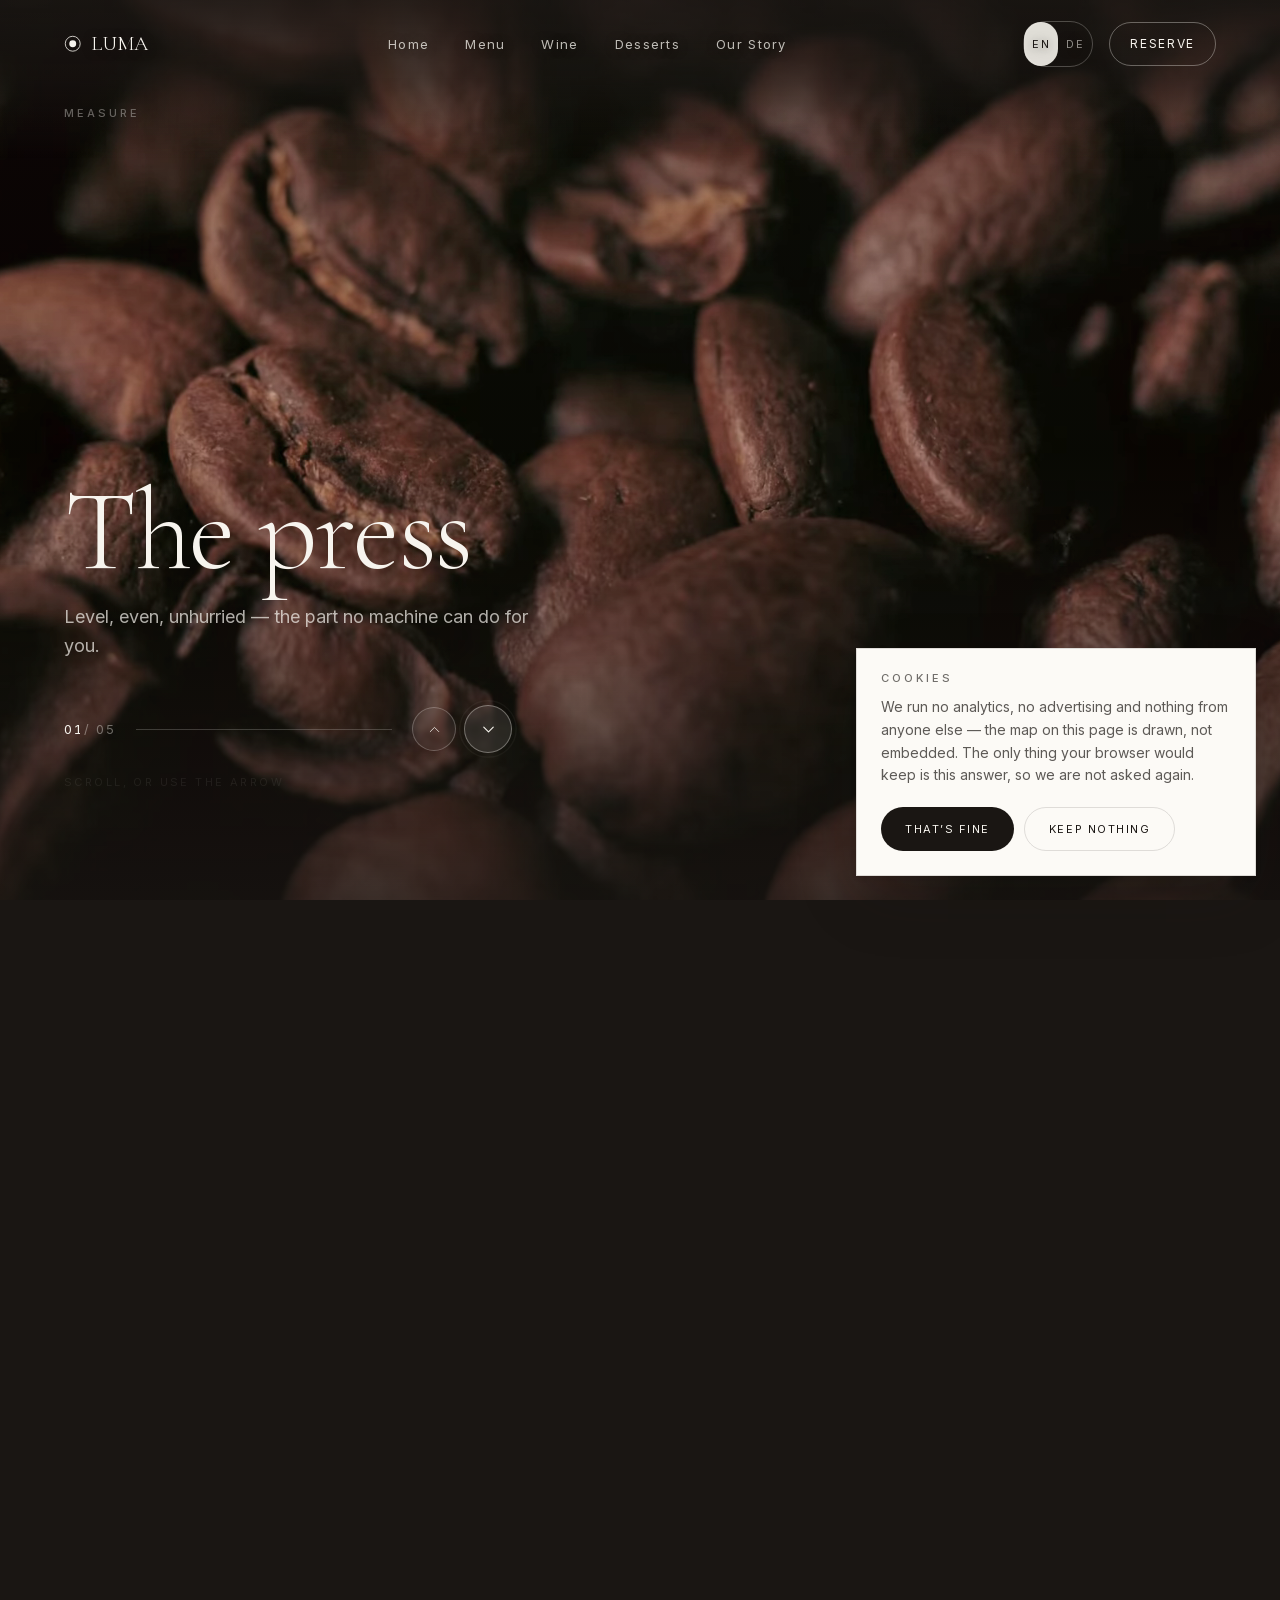
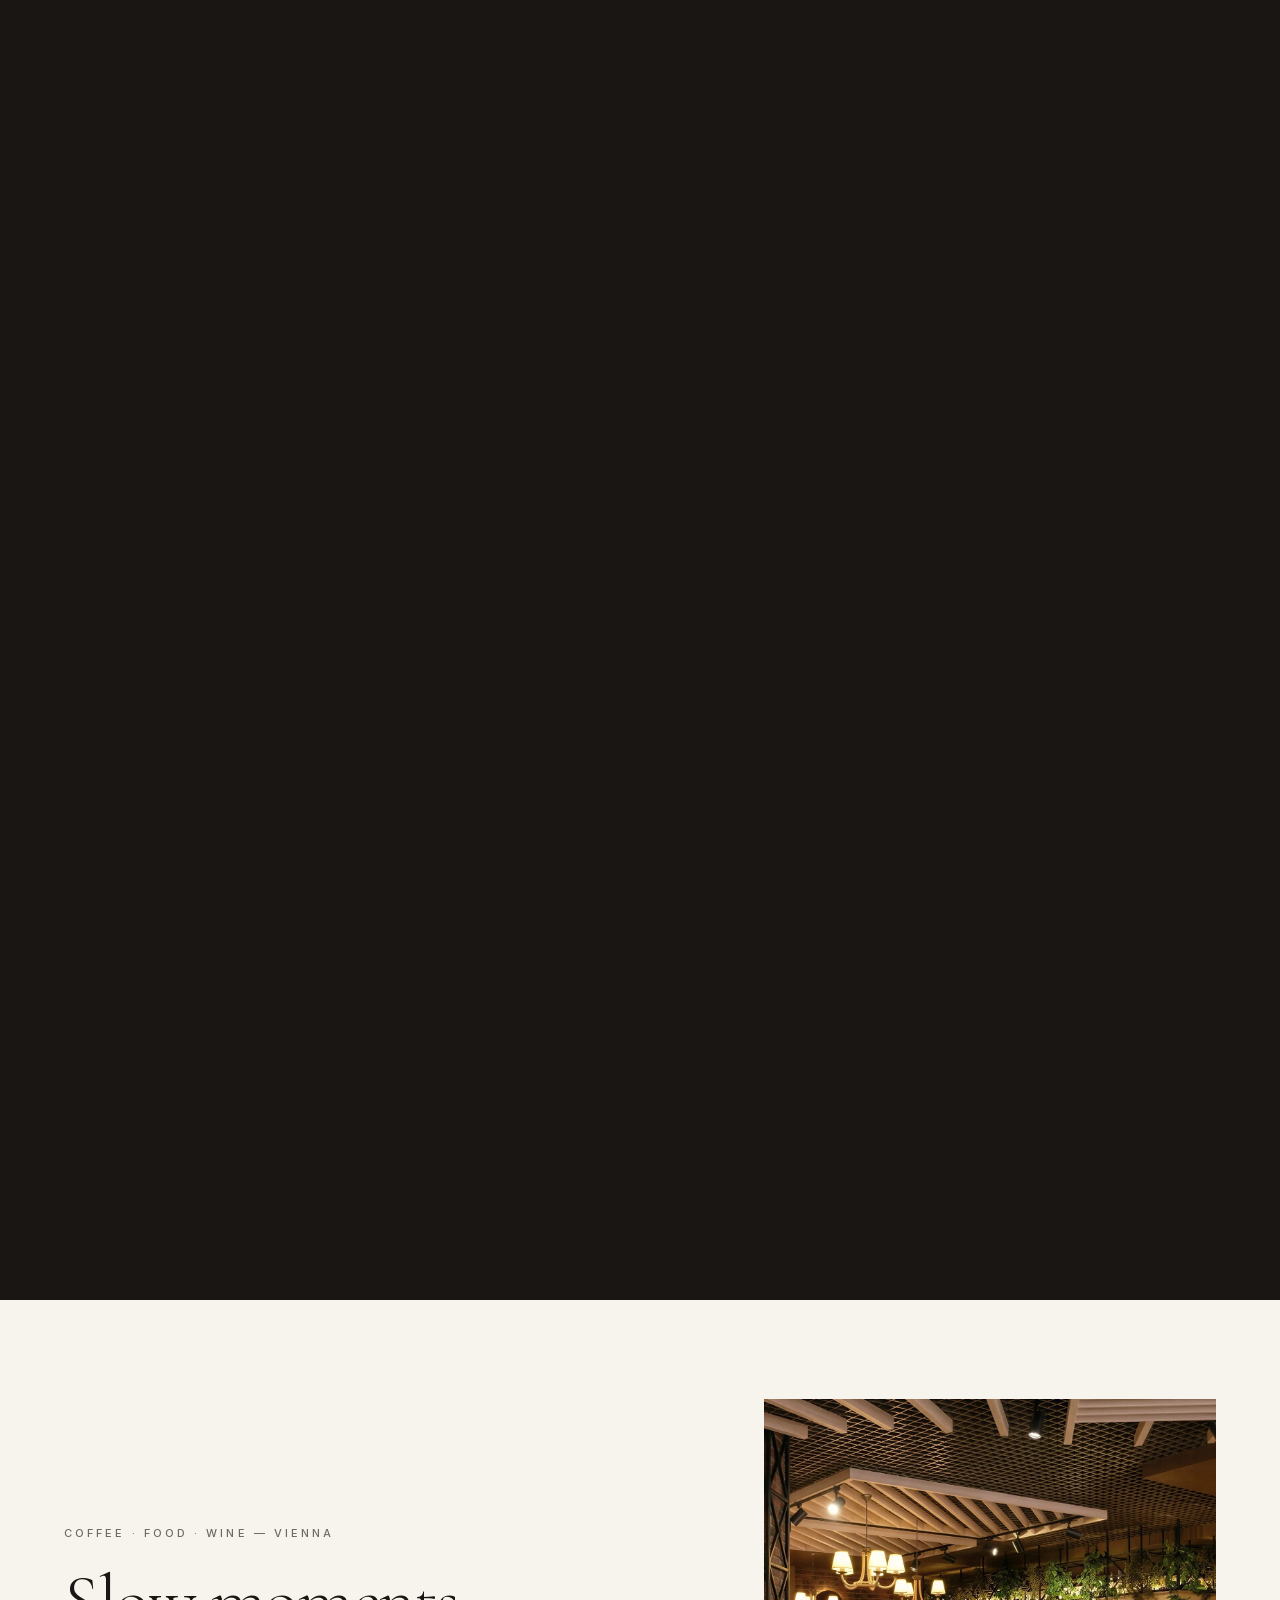
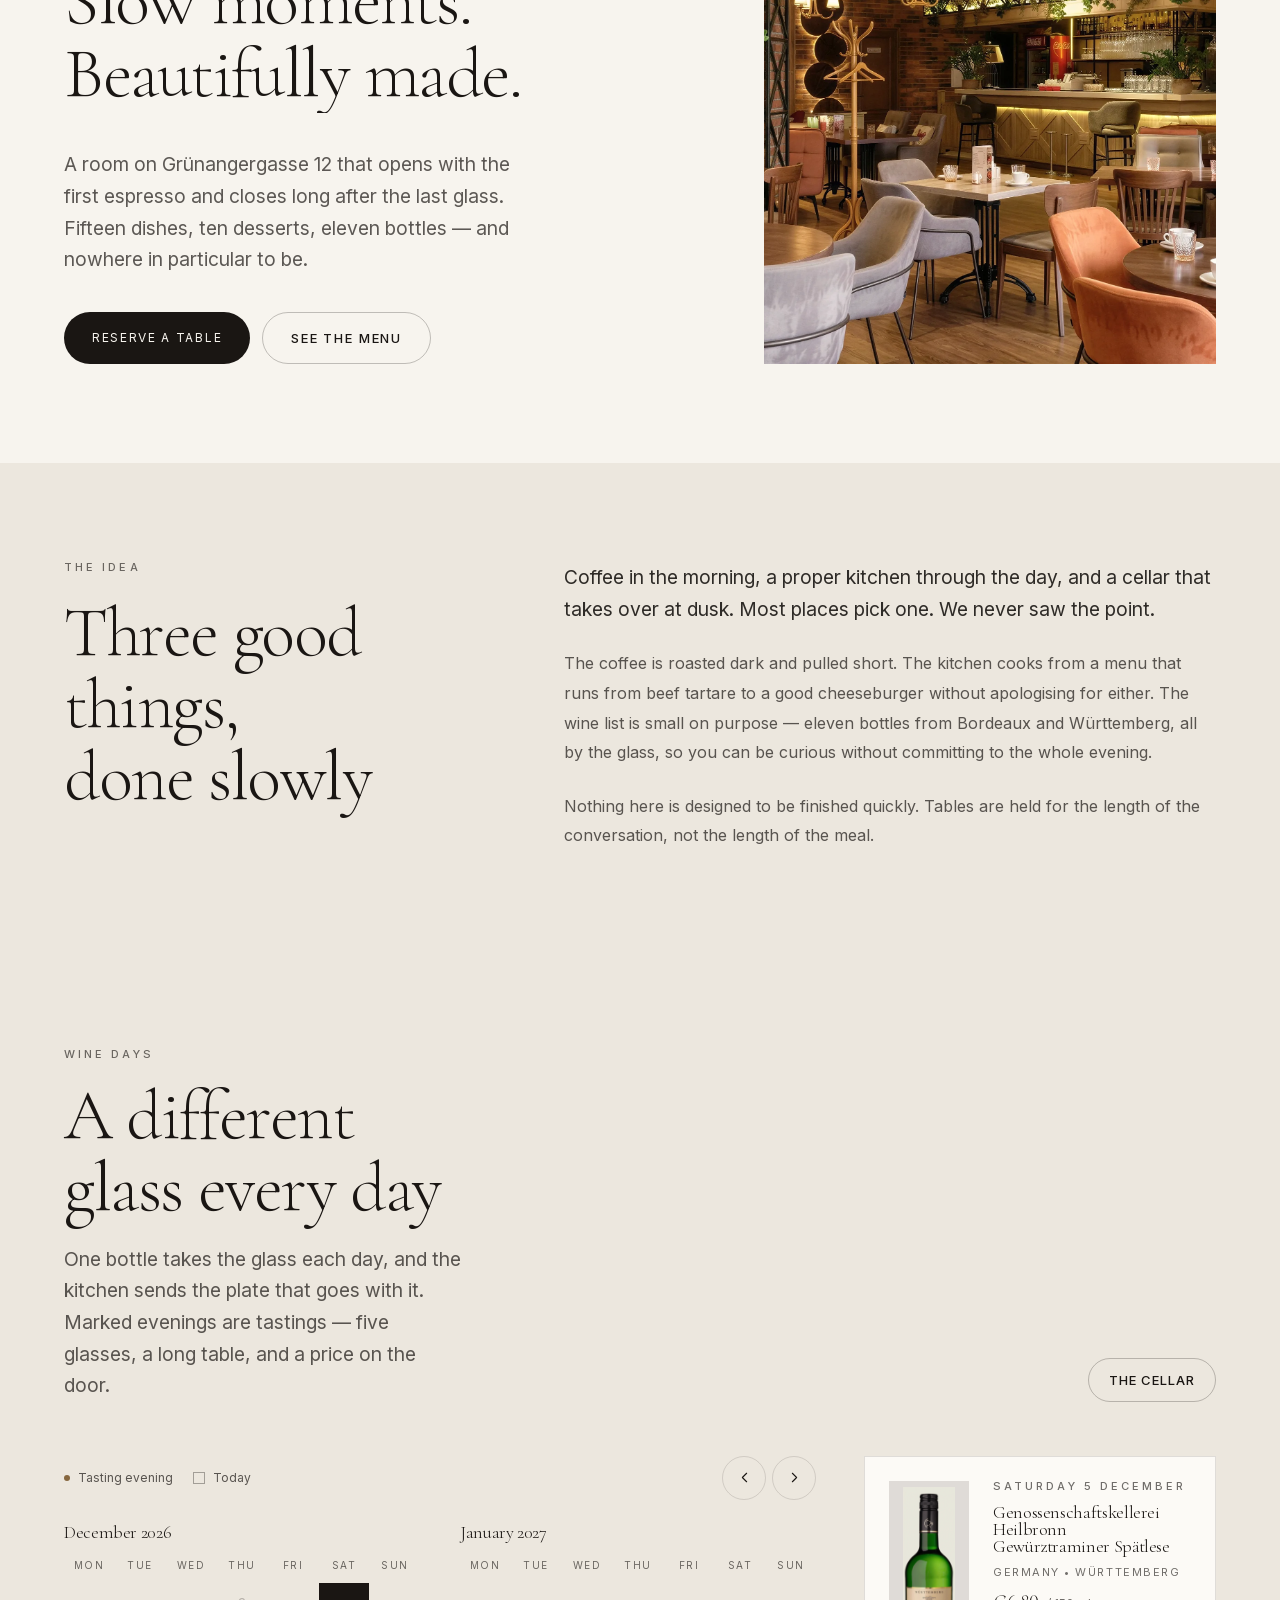
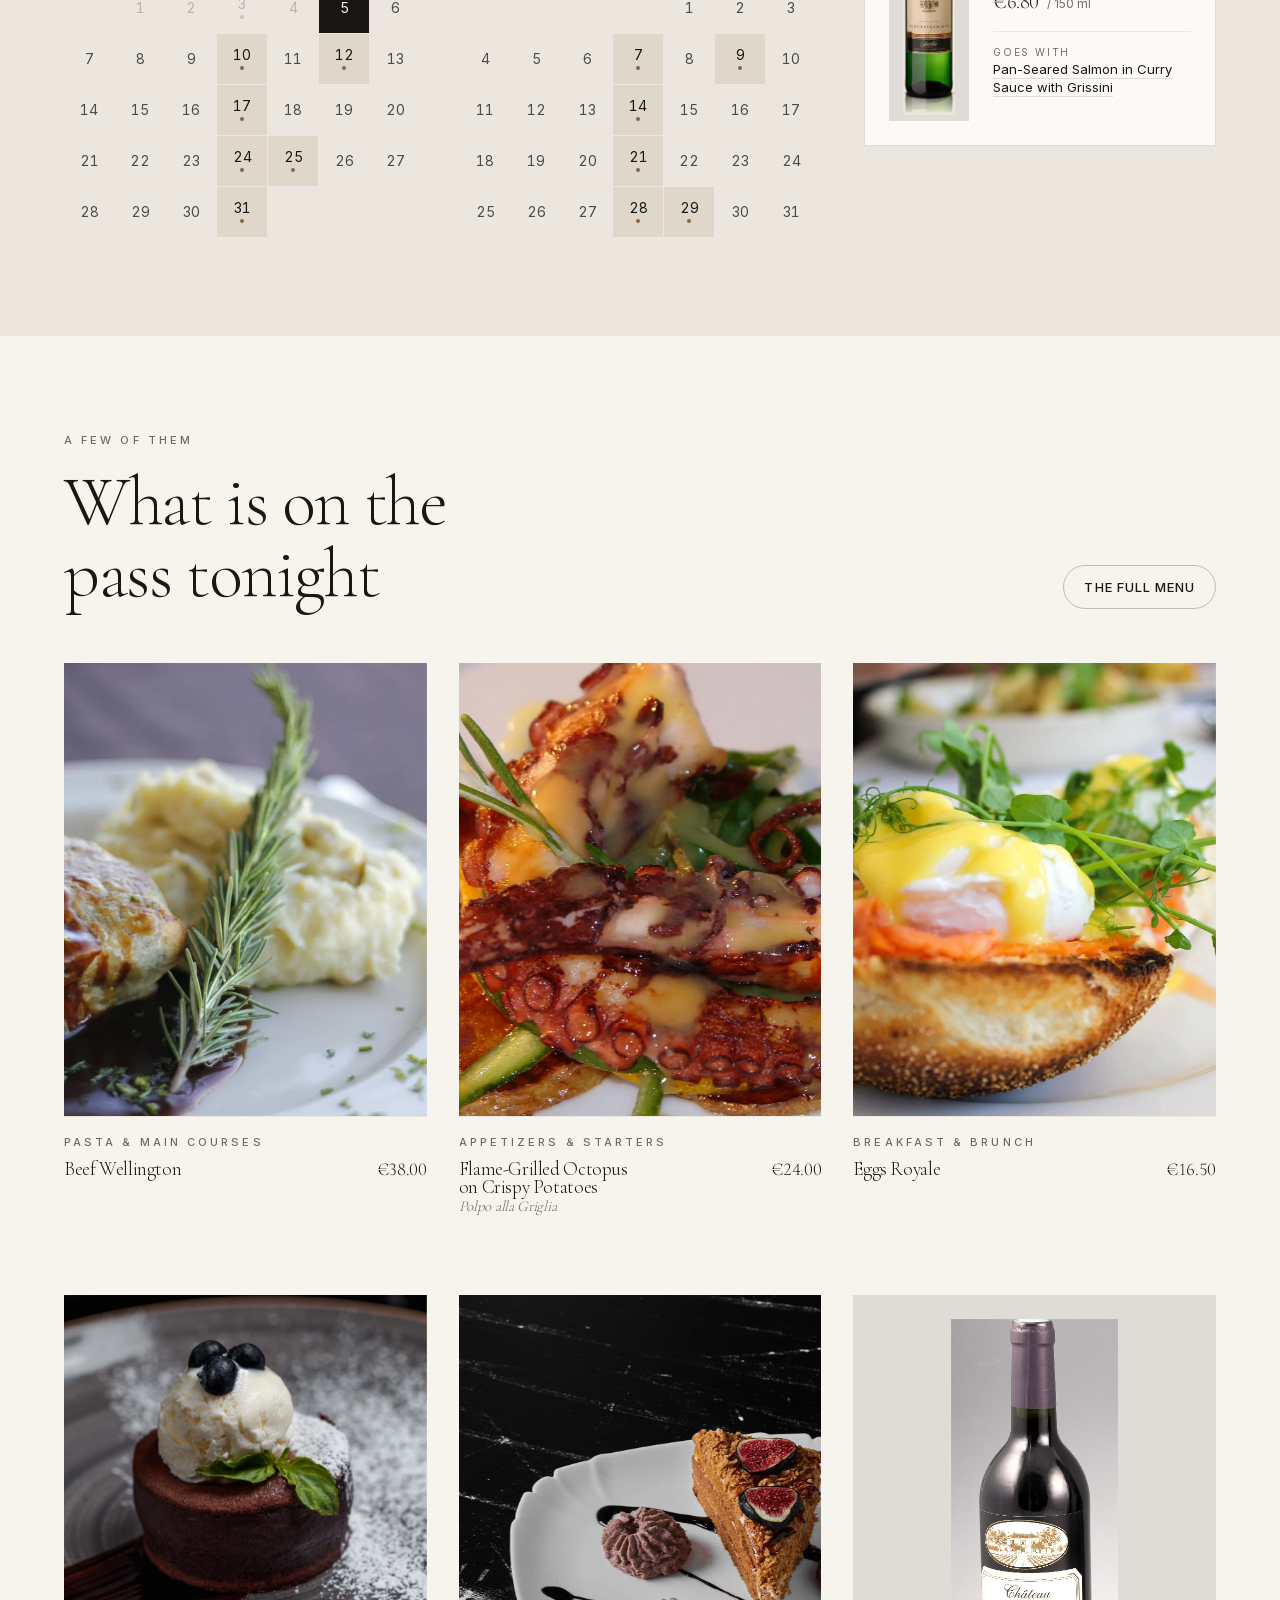
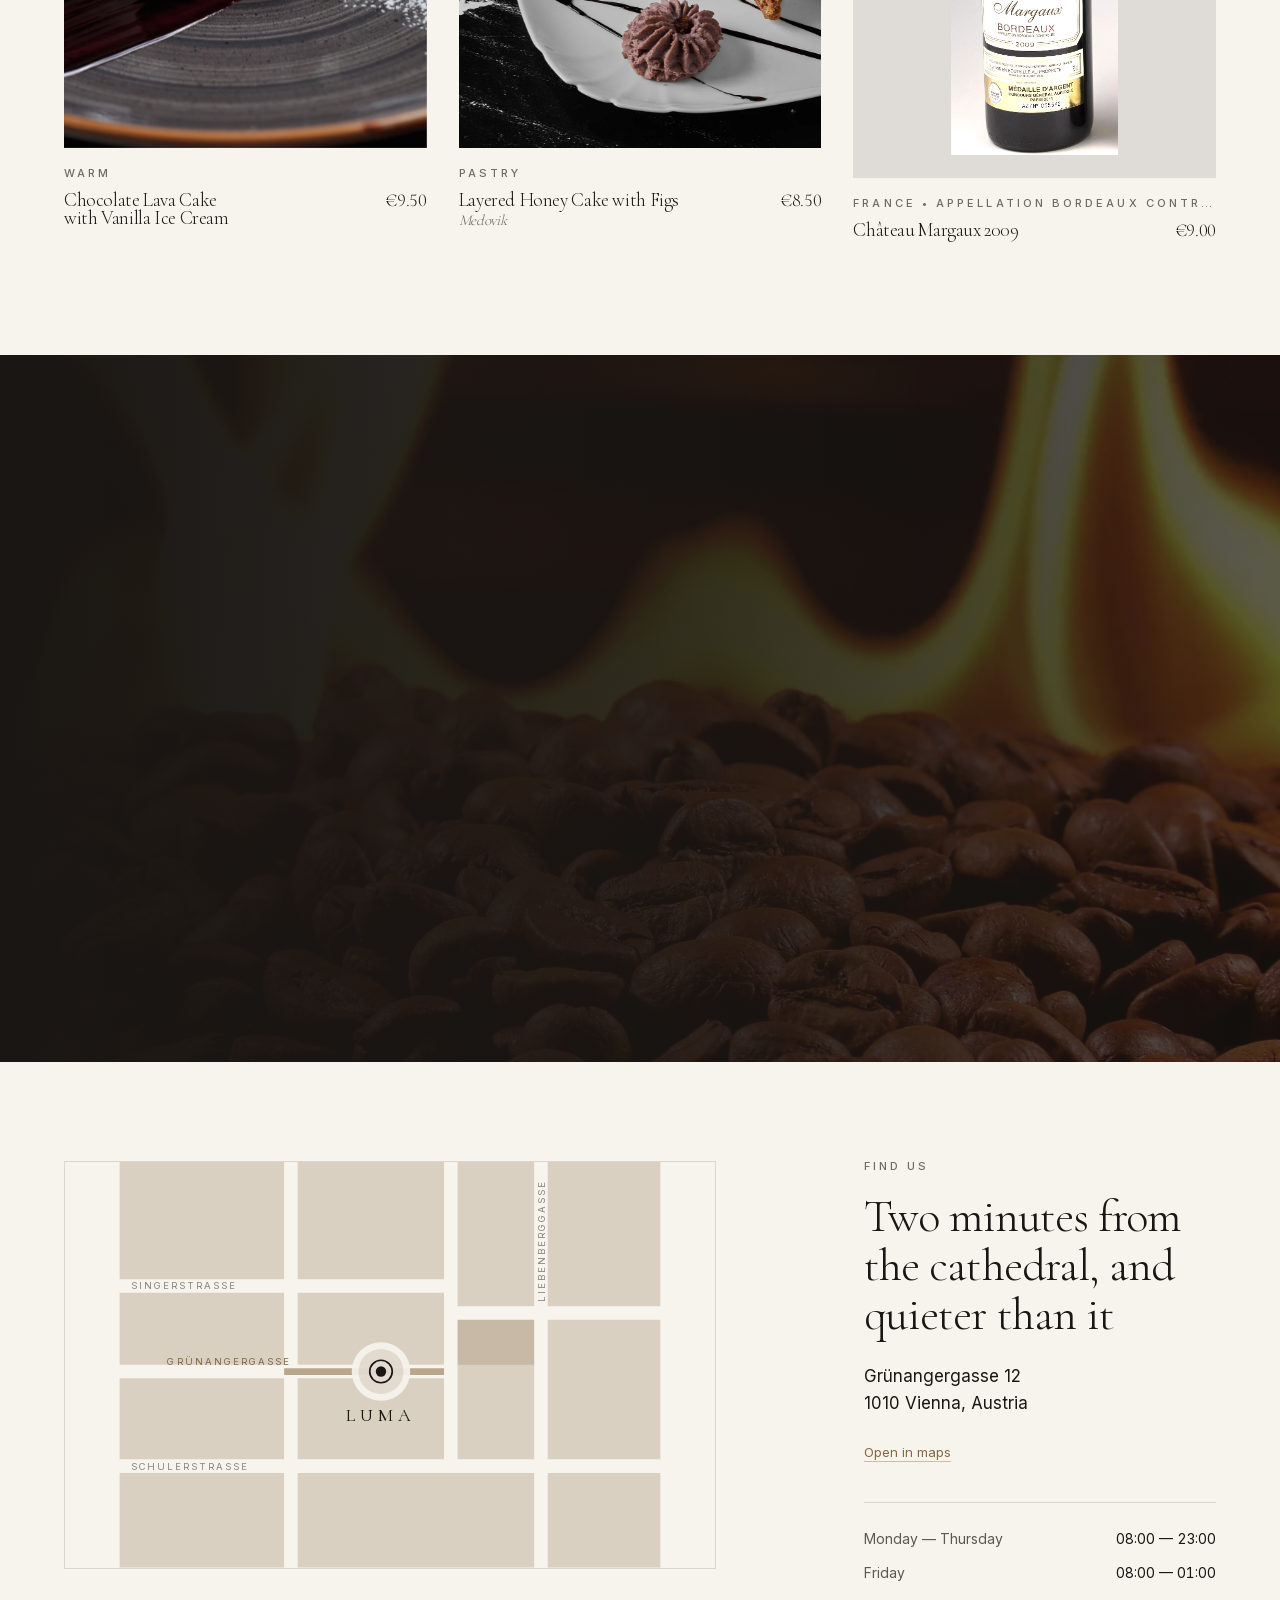
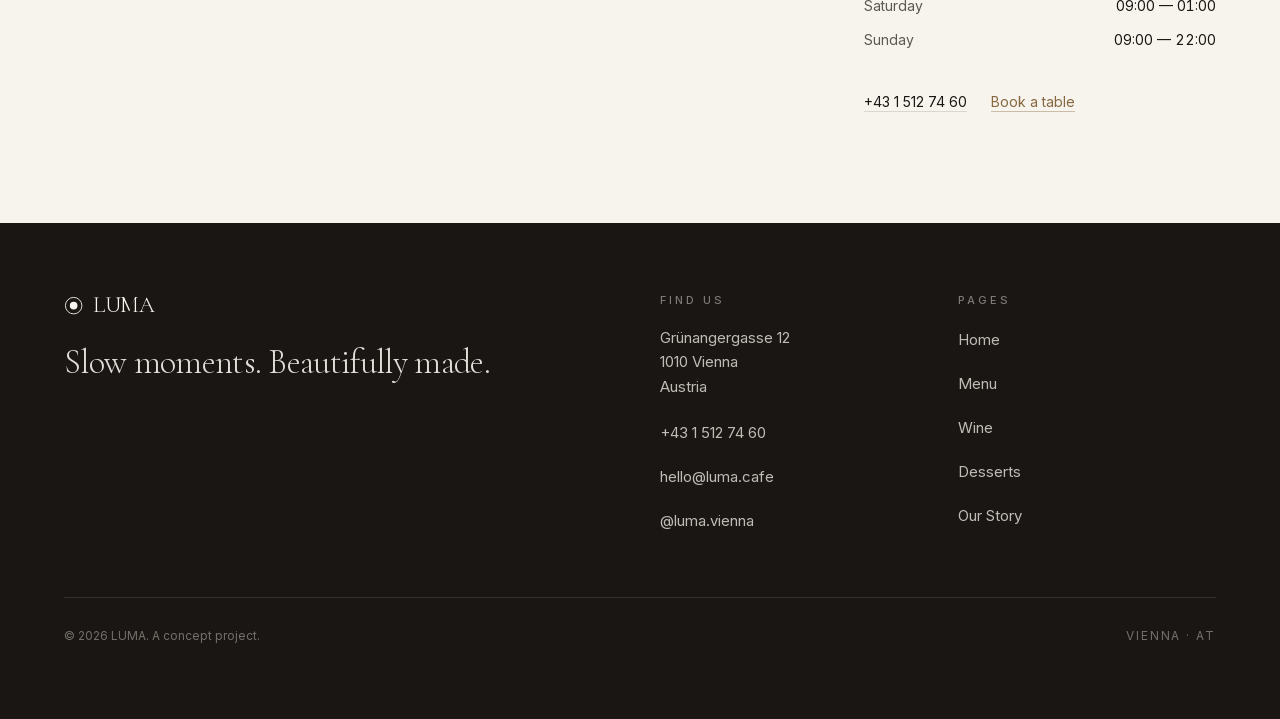
==== en/index.html @ 28891a45 "LUMA — static site (offline export) Next.js static export served from the repository root. .nojekyll" ====
<!DOCTYPE html><!--qNDkNVtqdWf23g2LTC23S--><html lang="en" class="__variable_5a3df4 __variable_37ef13"><head><meta charSet="utf-8"/><meta name="viewport" content="width=device-width, initial-scale=1, viewport-fit=cover"/><link rel="preload" href="/_next/static/media/7b89a4fd5e90ede0-s.p.woff2" as="font" crossorigin="" type="font/woff2"/><link rel="preload" href="/_next/static/media/e4af272ccee01ff0-s.p.woff2" as="font" crossorigin="" type="font/woff2"/><link rel="preload" as="image" href="/assets/videos/01-beans-poster.jpg"/><link rel="preload" as="image" href="/assets/interior/sit.webp"/><link rel="stylesheet" href="/_next/static/css/93346f34dd09237e.css" data-precedence="next"/><link rel="preload" as="script" fetchPriority="low" href="/_next/static/chunks/webpack-4986af30adf49d9c.js"/><script src="/_next/static/chunks/4bd1b696-c023c6e3521b1417.js" async=""></script><script src="/_next/static/chunks/493-e1542e39ad29304b.js" async=""></script><script src="/_next/static/chunks/main-app-eccb832766f73501.js" async=""></script><script src="/_next/static/chunks/619-ba102abea3e3d0e4.js" async=""></script><script src="/_next/static/chunks/193-39d0e36e19401b61.js" async=""></script><script src="/_next/static/chunks/356-335c699cd4cf7b7b.js" async=""></script><script src="/_next/static/chunks/917-f61daa62206565e7.js" async=""></script><script src="/_next/static/chunks/598-15c5febd90cbd93a.js" async=""></script><script src="/_next/static/chunks/381-6db9e55863828576.js" async=""></script><script src="/_next/static/chunks/123-2bc8b352fa08bd29.js" async=""></script><script src="/_next/static/chunks/303-306088474cd043d2.js" async=""></script><script src="/_next/static/chunks/app/%5Blocale%5D/page-8b7210c3ccefe9b7.js" async=""></script><script src="/_next/static/chunks/app/%5Blocale%5D/layout-a3d494e3f6dc635f.js" async=""></script><script src="/_next/static/chunks/app/%5Blocale%5D/not-found-98e4e90860218b45.js" async=""></script><meta name="next-size-adjust" content=""/><meta name="theme-color" content="#F7F4EE"/><meta name="color-scheme" content="light"/><title>LUMA — Slow moments. Beautifully made.</title><meta name="description" content="A café in Vienna for coffee, food and wine. Fifteen signature dishes, ten desserts and a curated cellar, served without hurry."/><meta name="application-name" content="LUMA"/><link rel="manifest" href="/manifest.webmanifest"/><meta name="robots" content="index, follow, max-image-preview:large"/><link rel="canonical" href="https://luma.cafe/en/"/><link rel="alternate" hrefLang="en" href="https://luma.cafe/en/"/><link rel="alternate" hrefLang="de" href="https://luma.cafe/de/"/><meta name="format-detection" content="telephone=no"/><meta property="og:title" content="LUMA — Slow moments. Beautifully made."/><meta property="og:description" content="A café in Vienna for coffee, food and wine. Fifteen signature dishes, ten desserts and a curated cellar, served without hurry."/><meta property="og:url" content="https://luma.cafe/en/"/><meta property="og:site_name" content="LUMA"/><meta property="og:locale" content="en_GB"/><meta property="og:image" content="https://luma.cafe/assets/videos/05-pouring-poster.jpg"/><meta property="og:image:width" content="1920"/><meta property="og:image:height" content="1080"/><meta property="og:image:alt" content="LUMA — espresso extraction"/><meta property="og:type" content="website"/><meta name="twitter:card" content="summary_large_image"/><meta name="twitter:title" content="LUMA — Slow moments. Beautifully made."/><meta name="twitter:description" content="A café in Vienna for coffee, food and wine. Fifteen signature dishes, ten desserts and a curated cellar, served without hurry."/><meta name="twitter:image" content="https://luma.cafe/assets/videos/05-pouring-poster.jpg"/><link rel="icon" href="/icon.svg?65dd569910992b0f" type="image/svg+xml" sizes="any"/><script src="/_next/static/chunks/polyfills-42372ed130431b0a.js" noModule=""></script></head><body><div hidden=""><!--$--><!--/$--></div><noscript><style>[style*="opacity:0"],[style*="opacity: 0"]{opacity:1!important;transform:none!important}</style></noscript><script type="application/ld+json">{"@context":"https://schema.org","@graph":[{"@type":"CafeOrCoffeeShop","@id":"https://luma.cafe/#venue","name":"LUMA","slogan":"Slow moments. Beautifully made.","description":"A café in Vienna for coffee, food and wine. Fifteen signature dishes, ten desserts and a curated cellar, served without hurry.","url":"https://luma.cafe/en","inLanguage":"en","image":["https://luma.cafe/assets/interior/sit.webp","https://luma.cafe/assets/videos/05-pouring-poster.jpg"],"servesCuisine":["Coffee","European","Mediterranean"],"priceRange":"€3.20–€38.00","address":{"@type":"PostalAddress","streetAddress":"Grünangergasse 12","postalCode":"1010","addressLocality":"Vienna","addressCountry":"AT"},"telephone":"+43 1 512 74 60","email":"hello@luma.cafe","openingHoursSpecification":[{"@type":"OpeningHoursSpecification","dayOfWeek":["Monday","Tuesday","Wednesday","Thursday"],"opens":"08:00","closes":"23:00"},{"@type":"OpeningHoursSpecification","dayOfWeek":["Friday"],"opens":"08:00","closes":"01:00"},{"@type":"OpeningHoursSpecification","dayOfWeek":["Saturday"],"opens":"09:00","closes":"01:00"},{"@type":"OpeningHoursSpecification","dayOfWeek":["Sunday"],"opens":"09:00","closes":"22:00"}],"hasMenu":{"@id":"https://luma.cafe/en/menu#menu"}},{"@type":"Menu","@id":"https://luma.cafe/en/menu#menu","name":"LUMA Menu","inLanguage":"en","hasMenuSection":[{"@type":"MenuSection","name":"Coffee","hasMenuItem":[{"@type":"MenuItem","name":"Espresso","description":"One shot, pulled short. The house blend, unaccompanied.","offers":{"@type":"Offer","price":"3.20","priceCurrency":"EUR"}},{"@type":"MenuItem","name":"Doppio","description":"Twice the coffee, the same amount of time. For the second half of the morning.","offers":{"@type":"Offer","price":"4.00","priceCurrency":"EUR"}},{"@type":"MenuItem","name":"Macchiato","description":"Espresso marked with a spoon of foam. Nothing more than that.","offers":{"@type":"Offer","price":"3.60","priceCurrency":"EUR"}},{"@type":"MenuItem","name":"Cortado","description":"Equal parts espresso and warm milk, served in glass.","offers":{"@type":"Offer","price":"4.20","priceCurrency":"EUR"}},{"@type":"MenuItem","name":"Cappuccino","description":"Steamed to a soft peak, dusted only if you ask.","offers":{"@type":"Offer","price":"4.60","priceCurrency":"EUR"}},{"@type":"MenuItem","name":"Flat White","description":"Double ristretto under thin, glossy microfoam.","offers":{"@type":"Offer","price":"4.80","priceCurrency":"EUR"}},{"@type":"MenuItem","name":"Latte","description":"Long, mild and forgiving. The one you drink slowly.","offers":{"@type":"Offer","price":"5.00","priceCurrency":"EUR"}},{"@type":"MenuItem","name":"Mocha","description":"Dark chocolate melted into the shot before the milk arrives.","offers":{"@type":"Offer","price":"5.60","priceCurrency":"EUR"}},{"@type":"MenuItem","name":"V60 Pour-Over","description":"Single origin, ground to order, four minutes at the counter. Ask what is open today.","offers":{"@type":"Offer","price":"5.50","priceCurrency":"EUR"}},{"@type":"MenuItem","name":"Chemex, for two","description":"Six hundred millilitres, two cups, one conversation.","offers":{"@type":"Offer","price":"9.50","priceCurrency":"EUR"}},{"@type":"MenuItem","name":"Cold Brew","description":"Eighteen hours in cold water. Sweet, low acid, no ice needed.","offers":{"@type":"Offer","price":"5.20","priceCurrency":"EUR"}},{"@type":"MenuItem","name":"Cold Brew Tonic","description":"Over tonic and a wide strip of orange peel. Summer, all year.","offers":{"@type":"Offer","price":"6.40","priceCurrency":"EUR"}},{"@type":"MenuItem","name":"Wiener Melange","description":"The Viennese one — mild coffee, hot milk, a cap of foam.","offers":{"@type":"Offer","price":"5.00","priceCurrency":"EUR"}},{"@type":"MenuItem","name":"Einspänner","description":"Double espresso under cold whipped cream, in glass. Drink it through the cream.","offers":{"@type":"Offer","price":"5.80","priceCurrency":"EUR"}},{"@type":"MenuItem","name":"Affogato","description":"Vanilla gelato, drowned at the table.","offers":{"@type":"Offer","price":"6.50","priceCurrency":"EUR"}},{"@type":"MenuItem","name":"Matcha Latte","description":"Ceremonial grade, whisked, barely sweetened. Good with the matcha cupcake.","offers":{"@type":"Offer","price":"5.40","priceCurrency":"EUR"}},{"@type":"MenuItem","name":"Hot Chocolate","description":"Seventy per cent, thick enough to coat the spoon.","offers":{"@type":"Offer","price":"5.20","priceCurrency":"EUR"}}]},{"@type":"MenuSection","name":"Appetizers & Starters","hasMenuItem":[{"@type":"MenuItem","name":"Classic Beef Tartare","description":"Originating in early 20th-century French bistros under the name Steak à la tartare, this dish refined nomadic raw-meat culinary legends into an elegant bistro classic.","offers":{"@type":"Offer","price":"18.50","priceCurrency":"EUR"}},{"@type":"MenuItem","name":"Fresh Arugula & Braided Cheese Salad","description":"A Mediterranean market-fresh tradition inspired by Southern Italian trattorias, combining peppery wild greens with soft, hand-pulled salted cheese.","offers":{"@type":"Offer","price":"14.00","priceCurrency":"EUR"}},{"@type":"MenuItem","name":"Flame-Grilled Octopus on Crispy Potatoes","description":"A celebrated coastal Mediterranean delicacy traditional to Greek tavernas and Italian seafood trattorias, where octopus is tenderized before being flame-grilled over open charcoal.","offers":{"@type":"Offer","price":"24.00","priceCurrency":"EUR"}}]},{"@type":"MenuSection","name":"Soups","hasMenuItem":[{"@type":"MenuItem","name":"Thai Pork & Noodle Soup","description":"Introduced to Thailand by Teochew Chinese immigrants in the 19th century, this soup adapted local Thai herbs and spices to become one of Southeast Asia's most beloved street foods.","offers":{"@type":"Offer","price":"15.50","priceCurrency":"EUR"}},{"@type":"MenuItem","name":"Creamy Velvet Chicken Soup","description":"A classic Caucasian and Eastern European poultry soup historically prepared as a restorative comfort dish using vinegar and egg yolks to thicken the broth without heavy cream.","offers":{"@type":"Offer","price":"13.50","priceCurrency":"EUR"}}]},{"@type":"MenuSection","name":"Breakfast & Brunch","hasMenuItem":[{"@type":"MenuItem","name":"Eggs Royale","description":"Developed in 20th-century high-end hotel dining rooms as a luxurious variation of New York’s traditional Eggs Benedict, swapping ham for premium smoked salmon.","offers":{"@type":"Offer","price":"16.50","priceCurrency":"EUR"}}]},{"@type":"MenuSection","name":"Pasta & Main Courses","hasMenuItem":[{"@type":"MenuItem","name":"Penne with Italian Sausage & Fresh Herbs","description":"A rustic trattoria staple originating in northern and central Italy. Short, ridged pasta shapes like penne were paired with savory local sausage meat (salsiccia) and olive oil to catch every bit of flavor in countryside kitchens.","offers":{"@type":"Offer","price":"19.50","priceCurrency":"EUR"}},{"@type":"MenuItem","name":"Beef Wellington","description":"Named after Arthur Wellesley, the 1st Duke of Wellington and victor of Waterloo. 19th-century British chefs wrapped his favorite roasted beef in crisp French puff pastry for royal banquets.","offers":{"@type":"Offer","price":"38.00","priceCurrency":"EUR"}},{"@type":"MenuItem","name":"Pan-Seared Salmon Fillet with White Asparagus & Red Caviar","description":"A staple of Scandinavian and French fine dining created to celebrate the brief spring white asparagus harvest by pairing it with wild salmon and luxury caviar.","offers":{"@type":"Offer","price":"29.50","priceCurrency":"EUR"}},{"@type":"MenuItem","name":"Pan-Seared Salmon in Curry Sauce with Grissini","description":"Emerging during the late 20th-century global fusion culinary movement, this modern plate pairs classic European fish-searing techniques with aromatic Asian curry spices and traditional Italian bakery accents.","offers":{"@type":"Offer","price":"27.00","priceCurrency":"EUR"}},{"@type":"MenuItem","name":"Char-Grilled Chicken Shish Kebab","description":"Rooted in ancient Middle Eastern campfire traditions where warriors grilled meat on swords over open flames, later perfected into an iconic staple of Ottoman cuisine.","offers":{"@type":"Offer","price":"21.00","priceCurrency":"EUR"}},{"@type":"MenuItem","name":"Pork Rib Souvlaki with Warm Pita","description":"Traces directly back to Ancient Greece, where meat cooked on skewers was called obeliskos and sold in ancient Athenian street markets.","offers":{"@type":"Offer","price":"22.50","priceCurrency":"EUR"}},{"@type":"MenuItem","name":"Grilled King Prawn Skewers","description":"A timeless Mediterranean seafood dish born in coastal fishing villages, where daily catches were grilled over charcoal and finished simply with citrus, sea salt, and paprika.","offers":{"@type":"Offer","price":"26.00","priceCurrency":"EUR"}},{"@type":"MenuItem","name":"Classic Cheeseburger with French Fries","description":"Evolved in early 20th-century America when German immigrants adapted Hamburg steaks into a portable sandwich, growing into an international culinary icon.","offers":{"@type":"Offer","price":"17.50","priceCurrency":"EUR"}}]},{"@type":"MenuSection","name":"Desserts","hasMenuItem":[{"@type":"MenuItem","name":"Deconstructed Strawberry Dessert with Vanilla Cream & Brioche","description":"A modern fine-dining reinterpretation of traditional European strawberry shortcake and British Eton Mess, artfully deconstructed in a bowl to combine contrasting textures of crisp toasted brioche, velvety cream, and fresh summer berries.","offers":{"@type":"Offer","price":"12.50","priceCurrency":"EUR"}},{"@type":"MenuItem","name":"Chocolate Berry Mousse Tart","description":"Tarts originated in medieval Europe as flat pastry bases. Fruit and mousse tarts evolved in France during the Renaissance, combining rich buttery crusts with delicate fruit purees.","offers":{"@type":"Offer","price":"8.50","priceCurrency":"EUR"}},{"@type":"MenuItem","name":"Layered Berry Cheesecake with Caramel Popcorn","description":"Early cheesecakes date back to ancient Greece. The modern cream-cheese version was popularized in New York in the 1920s, with contemporary chefs adding modern toppings like caramelized popcorn.","offers":{"@type":"Offer","price":"9.00","priceCurrency":"EUR"}},{"@type":"MenuItem","name":"Chocolate Lava Cake with Vanilla Ice Cream","description":"Popularized in New York by French chef Jean-Georges Vongerichten in 1987, who accidentally pulled a chocolate cake out of the oven early and discovered its warm liquid center.","offers":{"@type":"Offer","price":"9.50","priceCurrency":"EUR"}},{"@type":"MenuItem","name":"Raspberry Soufflé Mousse Cake","description":"Light soufflés and mousses were perfected in 18th-century France by chefs Vincent La Chapelle and Marie-Antoine Carême, who mastered incorporating whipped air into fruit creams.","offers":{"@type":"Offer","price":"8.00","priceCurrency":"EUR"}},{"@type":"MenuItem","name":"Matcha Cream Cupcake","description":"Cupcakes first appeared in American cookbooks in 1796. The fusion with Japanese matcha cream gained worldwide popularity in modern specialty bakeries during the 2000s.","offers":{"@type":"Offer","price":"5.50","priceCurrency":"EUR"}},{"@type":"MenuItem","name":"Raw Berry & Nut Bar","description":"Raw vegan desserts grew out of the mid-20th-century natural food movement, creating guilt-free sweets using cold-pressed nuts, fruit purees, and natural sweeteners instead of dairy or baked flour.","offers":{"@type":"Offer","price":"7.50","priceCurrency":"EUR"}},{"@type":"MenuItem","name":"Cape Gooseberry Meringue Cupcake","description":"Standard individual cup cakes developed in 19th-century America. Topping them with exotic fruits like South American physalis became a modern trend in high-end French-style patisseries.","offers":{"@type":"Offer","price":"6.00","priceCurrency":"EUR"}},{"@type":"MenuItem","name":"Molten Chocolate Fudge Cake with Berries","description":"A variation of the classic molten lava cake that became a worldwide sensation in 1980s fine dining, highlighting the contrast between warm melting chocolate and chilled cream.","offers":{"@type":"Offer","price":"9.50","priceCurrency":"EUR"}},{"@type":"MenuItem","name":"Layered Honey Cake with Figs","description":"Created in 19th-century Russia by a young imperial chef for Empress Elizabeth Alexeievna, who famously loved the delicate balance of thin honey pastry and tangy sour cream.","offers":{"@type":"Offer","price":"8.50","priceCurrency":"EUR"}},{"@type":"MenuItem","name":"Classic Fudgy Chocolate Brownies","description":"Invented in Chicago at the Palmer House Hotel for the 1893 World's Columbian Exposition, created at the request of Bertha Palmer for a portable, cake-like dessert for hotel guests.","offers":{"@type":"Offer","price":"7.00","priceCurrency":"EUR"}}]},{"@type":"MenuSection","name":"Wine","hasMenuItem":[{"@type":"MenuItem","name":"Château Gravières de la Madeleine 2004","description":"A classic aged Bordeaux blend dominated by Merlot and Cabernet Sauvignon. Features mature tannins, notes of ripe plum, forest floor, soft leather, and subtle oak accents.","offers":{"@type":"Offer","price":"7.50","priceCurrency":"EUR"}},{"@type":"MenuItem","name":"Château Maurine 2016","description":"An elegant dry red wine from the Médoc region. Intertwines aromas of blackcurrant, dark cherry, vanilla, and oak with a well-structured, warm spicy finish.","offers":{"@type":"Offer","price":"6.50","priceCurrency":"EUR"}},{"@type":"MenuItem","name":"Roc de Lussac 2005","description":"A Right Bank Bordeaux from a stellar vintage. Unfolds an aristocratic bouquet of candied dark berries, delicate spices, toast, and subtle smoke on a velvety palate.","offers":{"@type":"Offer","price":"8.50","priceCurrency":"EUR"}},{"@type":"MenuItem","name":"Château Taris 2007","description":"A traditional dry red wine distinguished by its light, harmonious character. Showcases subtle red fruit notes, dried herbs, and a restrained, clean finish.","offers":{"@type":"Offer","price":"5.80","priceCurrency":"EUR"}},{"@type":"MenuItem","name":"Maison Badet, Clément & Cᵒ Cuvée Prestige","description":"A prestigious house cuvée offering a soft, fruit-forward profile. Rich with aromas of ripe cherry, blackberry, and mild baking spices. Smooth and versatile.","offers":{"@type":"Offer","price":"5.20","priceCurrency":"EUR"}},{"@type":"MenuItem","name":"Château Margaux 2009","description":"Expressive aromas of ripe berries, vanilla, and cedar wood paired with refined, silky tannins.","offers":{"@type":"Offer","price":"9.00","priceCurrency":"EUR"}},{"@type":"MenuItem","name":"Fleiner Kirchenweinberg Samtrot Kabinett","description":"Crafted from the rare Samtrot grape (\"Velvet Red\"). Elegant Kabinett style offering a silky palate with notes of fresh raspberry, ripe cherry, and a plush texture.","offers":{"@type":"Offer","price":"6.20","priceCurrency":"EUR"}},{"@type":"MenuItem","name":"Genossenschaftskellerei Heilbronn Schwarzriesling Spätlese","description":"A soft, low-tannin red from Schwarzriesling — the Württemberg name for Pinot Meunier. Late-harvest ripeness brings gentle sour cherry, redcurrant and warm almond over a rounded, unhurried finish.","offers":{"@type":"Offer","price":"6.60","priceCurrency":"EUR"}},{"@type":"MenuItem","name":"Genossenschaftskellerei Heilbronn Muskateller","description":"A highly aromatic white wine revealing vibrant notes of nutmeg, white blossoms, peach, and tropical fruits. Crisp, remarkably fresh, and easy-drinking.","offers":{"@type":"Offer","price":"5.50","priceCurrency":"EUR"}},{"@type":"MenuItem","name":"Genossenschaftskellerei Heilbronn Gewürztraminer Spätlese","description":"A late-harvest (Spätlese) white wine with a lush, unmistakable bouquet of rose petals, lychee, exotic spices, and honey. Rich, fragrant, and slightly off-dry.","offers":{"@type":"Offer","price":"6.80","priceCurrency":"EUR"}},{"@type":"MenuItem","name":"Genossenschaftskellerei Heilbronn Riesling Beerenauslese","description":"An exclusive dessert wine made from hand-selected overripe Riesling berries. Deep golden color, vibrant acidity balancing rich honeyed sweetness, dried apricot, and candied lemon notes.","offers":{"@type":"Offer","price":"16.00","priceCurrency":"EUR"}}]}]}]}</script><a href="#main" class="sr-only focus:not-sr-only focus:fixed focus:left-4 focus:top-4 focus:z-[100] focus:rounded-full focus:bg-espresso focus:px-5 focus:py-3 focus:text-sm focus:text-ivory">Skip to content</a><header class="fixed inset-x-0 top-0 z-50 isolate border-b transition-[background-color,border-color,backdrop-filter,color] duration-500 border-transparent bg-transparent text-espresso" style="padding-top:env(safe-area-inset-top)"><div class="shell flex h-[var(--header-h)] items-center justify-between gap-6"><a aria-label="LUMA — Home" class="-ml-1 flex min-h-[44px] items-center px-1 transition-opacity duration-300 hover:opacity-70" href="/en/"><span class="inline-flex items-center gap-2.5 leading-none text-[0.95rem]"><svg viewBox="0 0 24 24" aria-hidden="true" class="h-[1.15em] w-[1.15em] shrink-0"><circle cx="12" cy="12" r="10.25" fill="none" stroke="currentColor" stroke-width="1.1"></circle><circle cx="12" cy="12" r="4.75" fill="currentColor"></circle></svg><span class="font-display text-[1.35em] tracking-[0.22em] font-normal">LUMA</span></span></a><nav aria-label="Primary" class="hidden lg:block"><ul class="flex items-center gap-9"><li><a class="group relative inline-flex min-h-[44px] items-center text-[0.8125rem] tracking-[0.1em] transition-colors duration-300 text-espresso/80 hover:text-espresso" href="/en/">Home<span class="absolute inset-x-0 bottom-2.5 h-px origin-left transition-transform duration-500 ease-[var(--ease-out)] bg-espresso scale-x-0 group-hover:scale-x-100"></span></a></li><li><a class="group relative inline-flex min-h-[44px] items-center text-[0.8125rem] tracking-[0.1em] transition-colors duration-300 text-espresso/80 hover:text-espresso" href="/en/menu/">Menu<span class="absolute inset-x-0 bottom-2.5 h-px origin-left transition-transform duration-500 ease-[var(--ease-out)] bg-espresso scale-x-0 group-hover:scale-x-100"></span></a></li><li><a class="group relative inline-flex min-h-[44px] items-center text-[0.8125rem] tracking-[0.1em] transition-colors duration-300 text-espresso/80 hover:text-espresso" href="/en/wine/">Wine<span class="absolute inset-x-0 bottom-2.5 h-px origin-left transition-transform duration-500 ease-[var(--ease-out)] bg-espresso scale-x-0 group-hover:scale-x-100"></span></a></li><li><a class="group relative inline-flex min-h-[44px] items-center text-[0.8125rem] tracking-[0.1em] transition-colors duration-300 text-espresso/80 hover:text-espresso" href="/en/desserts/">Desserts<span class="absolute inset-x-0 bottom-2.5 h-px origin-left transition-transform duration-500 ease-[var(--ease-out)] bg-espresso scale-x-0 group-hover:scale-x-100"></span></a></li><li><a class="group relative inline-flex min-h-[44px] items-center text-[0.8125rem] tracking-[0.1em] transition-colors duration-300 text-espresso/80 hover:text-espresso" href="/en/story/">Our Story<span class="absolute inset-x-0 bottom-2.5 h-px origin-left transition-transform duration-500 ease-[var(--ease-out)] bg-espresso scale-x-0 group-hover:scale-x-100"></span></a></li></ul></nav><div class="flex items-center gap-2 sm:gap-4"><div class="flex items-center rounded-full border transition-colors duration-500 border-line"><a hrefLang="en" aria-current="true" aria-label="English" class="flex min-h-[44px] min-w-[2.75rem] items-center justify-center rounded-full px-2 text-[0.6875rem] tracking-[0.14em] transition-colors duration-300 bg-espresso text-ivory" href="/en/">EN</a><a hrefLang="de" aria-label="Deutsch" class="flex min-h-[44px] min-w-[2.75rem] items-center justify-center rounded-full px-2 text-[0.6875rem] tracking-[0.14em] transition-colors duration-300 text-faint hover:text-espresso" href="/de/">DE</a></div><button type="button" class="hidden min-h-[44px] items-center rounded-full border px-5 text-[0.75rem] uppercase tracking-[0.14em] transition-colors duration-300 sm:inline-flex border-espresso/25 text-espresso hover:border-espresso hover:bg-espresso hover:text-ivory">Reserve</button><button type="button" aria-label="Menu" aria-expanded="false" class="-mr-2 flex h-11 w-11 items-center justify-center lg:hidden text-espresso"><svg xmlns="http://www.w3.org/2000/svg" width="20" height="20" viewBox="0 0 24 24" fill="none" stroke="currentColor" stroke-width="1.4" stroke-linecap="round" stroke-linejoin="round" class="lucide lucide-menu" aria-hidden="true"><path d="M4 5h16"></path><path d="M4 12h16"></path><path d="M4 19h16"></path></svg></button></div></div></header><main id="main"><section aria-label="How the coffee is made" class="relative bg-espresso" style="height:500svh"><div data-dark="true" class="sticky top-0 h-[100svh] w-full overflow-hidden"><div class="absolute inset-0 transition-opacity duration-[600ms] ease-linear" style="opacity:1" aria-hidden="false"><img alt="" decoding="async" data-nimg="fill" class="object-cover" style="position:absolute;height:100%;width:100%;left:0;top:0;right:0;bottom:0;color:transparent" src="/assets/videos/01-beans-poster.jpg"/><video muted="" loop="" playsInline="" preload="none" disablePictureInPicture="" tabindex="-1" aria-hidden="true" poster="/assets/videos/01-beans-poster.jpg" class="absolute inset-0 h-full w-full object-cover transition-opacity duration-500 ease-linear" style="opacity:0"><source src="/assets/videos/01-beans-1080.webm" type="video/webm" media="(min-width: 768px)"/><source src="/assets/videos/01-beans-1080.mp4" type="video/mp4" media="(min-width: 768px)"/><source src="/assets/videos/01-beans-720.mp4" type="video/mp4"/></video></div><div class="absolute inset-0 transition-opacity duration-[600ms] ease-linear" style="opacity:0" aria-hidden="true"><img alt="" loading="lazy" decoding="async" data-nimg="fill" class="object-cover" style="position:absolute;height:100%;width:100%;left:0;top:0;right:0;bottom:0;color:transparent" src="/assets/videos/02-roasting-poster.jpg"/><video muted="" loop="" playsInline="" preload="none" disablePictureInPicture="" tabindex="-1" aria-hidden="true" poster="/assets/videos/02-roasting-poster.jpg" class="absolute inset-0 h-full w-full object-cover transition-opacity duration-500 ease-linear" style="opacity:0"><source src="/assets/videos/02-roasting-1080.webm" type="video/webm" media="(min-width: 768px)"/><source src="/assets/videos/02-roasting-1080.mp4" type="video/mp4" media="(min-width: 768px)"/><source src="/assets/videos/02-roasting-720.mp4" type="video/mp4"/></video></div><div class="absolute inset-0 transition-opacity duration-[600ms] ease-linear" style="opacity:0" aria-hidden="true"></div><div class="absolute inset-0 transition-opacity duration-[600ms] ease-linear" style="opacity:0" aria-hidden="true"></div><div class="absolute inset-0 transition-opacity duration-[600ms] ease-linear" style="opacity:0" aria-hidden="true"></div><div class="pointer-events-none absolute inset-0 bg-gradient-to-t from-espresso/78 via-espresso/8 to-espresso/30"></div><div class="pointer-events-none absolute inset-0 flex flex-col justify-between py-[clamp(5.5rem,12vh,8rem)] text-ivory"><div class="shell"><p class="t-eyebrow text-ivory/55" style="opacity:0;transform:translateY(8px)">Origin</p></div><div class="shell"><div style="opacity:0;transform:translateY(26px)"><h2 class="font-display t-display mb-4 max-w-[14ch]">The bean</h2><p class="max-w-[44ch] text-[clamp(0.9375rem,1.6vw,1.125rem)] leading-relaxed text-ivory/70">Everything begins with something small enough to hold in one hand.</p></div><div class="pointer-events-auto mt-[clamp(2rem,5vh,3.5rem)] flex items-center gap-5"><p class="t-num flex items-baseline gap-1 text-[0.8125rem] tracking-[0.16em] text-ivory/70"><span class="relative inline-block w-[2ch] overflow-hidden text-ivory"><span class="inline-block" style="transform:none">01</span></span><span class="text-ivory/40">/ <!-- -->05</span></p><div class="h-px flex-1 max-w-[16rem] bg-ivory/20"><div class="h-full origin-left bg-ivory/70" style="transform:scaleX(0)"></div></div><div class="flex shrink-0 items-center gap-2"><button type="button" disabled="" aria-label="Previous step" class="flex h-11 w-11 items-center justify-center rounded-full border border-ivory/25 bg-ivory/5 text-ivory/80 backdrop-blur-[2px] transition-all duration-300 hover:border-ivory/60 hover:bg-ivory/15 hover:text-ivory disabled:pointer-events-none disabled:opacity-25"><svg xmlns="http://www.w3.org/2000/svg" width="17" height="17" viewBox="0 0 24 24" fill="none" stroke="currentColor" stroke-width="1.4" stroke-linecap="round" stroke-linejoin="round" class="lucide lucide-chevron-up" aria-hidden="true"><path d="m18 15-6-6-6 6"></path></svg></button><button type="button" aria-label="Next step" class="group relative flex h-12 w-12 items-center justify-center rounded-full border border-ivory/35 bg-ivory/10 text-ivory backdrop-blur-[2px] transition-all duration-300 hover:border-ivory/70 hover:bg-ivory/20"><span aria-hidden="true" class="absolute inset-0 rounded-full border border-ivory/40"></span><svg xmlns="http://www.w3.org/2000/svg" width="19" height="19" viewBox="0 0 24 24" fill="none" stroke="currentColor" stroke-width="1.4" stroke-linecap="round" stroke-linejoin="round" class="lucide lucide-chevron-down transition-transform duration-300 group-hover:translate-y-0.5" aria-hidden="true"><path d="m6 9 6 6 6-6"></path></svg></button></div></div><p class="mt-5 text-[0.6875rem] uppercase tracking-[0.22em] text-ivory/45" style="opacity:0">Scroll, or use the arrow</p></div></div><p class="sr-only">LUMA<!-- -->: <!-- -->The bean, The roast, The grind, The press, The cup<!-- -->.</p></div></section><section class="section relative overflow-hidden bg-ivory pt-[clamp(5rem,12vh,8rem)]"><div class="shell"><div class="grid items-end gap-x-12 gap-y-[clamp(3rem,7vh,5rem)] lg:grid-cols-12"><div class="lg:col-span-7"><div style="opacity:0"><p class="t-eyebrow text-faint mb-7">Coffee · Food · Wine<!-- --> — <!-- -->Vienna</p></div><h1 class="font-display text-espresso text-[clamp(2.5rem,5.6vw,5.25rem)] leading-[0.98] tracking-[-0.02em]"><span class="block overflow-hidden pb-[0.08em]"><span class="block" style="transform:translateY(110%)">Slow moments.</span></span><span class="block overflow-hidden pb-[0.08em]"><span class="block" style="transform:translateY(110%)">Beautifully made.</span></span></h1><div class="mt-[clamp(2rem,4vh,3rem)] max-w-[46ch]" style="opacity:0;transform:translateY(20px)"><p class="t-lead text-muted">A room on Grünangergasse 12 that opens with the first espresso and closes long after the last glass. Fifteen dishes, ten desserts, eleven bottles — and nowhere in particular to be.</p><div class="mt-9 flex flex-wrap items-center gap-3"><button type="button" class="inline-flex min-h-[52px] items-center justify-center rounded-full bg-espresso px-7 text-[0.75rem] uppercase tracking-[0.14em] text-ivory transition-colors duration-300 hover:bg-coffee">Reserve a table</button><a class="inline-flex items-center justify-center gap-2 rounded-full font-sans font-medium transition-[background-color,color,border-color,transform] duration-300 ease-[var(--ease-out)] active:scale-[0.985] disabled:pointer-events-none disabled:opacity-40 min-h-[52px] px-7 text-[0.8125rem] tracking-[0.14em] uppercase border border-espresso/25 text-espresso hover:border-espresso hover:bg-espresso hover:text-ivory" href="/en/menu/">See the menu</a></div></div></div><div class="relative aspect-[4/5] w-full overflow-hidden bg-ivory-deep lg:col-span-5" style="opacity:0;transform:scale(1.05)"><img alt="The dining room at LUMA, tables laid under brass light" decoding="async" data-nimg="fill" class="object-cover" style="position:absolute;height:100%;width:100%;left:0;top:0;right:0;bottom:0;object-position:50% 45%;color:transparent;background-size:cover;background-position:50% 45%;background-repeat:no-repeat;background-image:url(&quot;data:image/svg+xml;charset=utf-8,%3Csvg xmlns=&#x27;http://www.w3.org/2000/svg&#x27; %3E%3Cfilter id=&#x27;b&#x27; color-interpolation-filters=&#x27;sRGB&#x27;%3E%3CfeGaussianBlur stdDeviation=&#x27;20&#x27;/%3E%3CfeColorMatrix values=&#x27;1 0 0 0 0 0 1 0 0 0 0 0 1 0 0 0 0 0 100 -1&#x27; result=&#x27;s&#x27;/%3E%3CfeFlood x=&#x27;0&#x27; y=&#x27;0&#x27; width=&#x27;100%25&#x27; height=&#x27;100%25&#x27;/%3E%3CfeComposite operator=&#x27;out&#x27; in=&#x27;s&#x27;/%3E%3CfeComposite in2=&#x27;SourceGraphic&#x27;/%3E%3CfeGaussianBlur stdDeviation=&#x27;20&#x27;/%3E%3C/filter%3E%3Cimage width=&#x27;100%25&#x27; height=&#x27;100%25&#x27; x=&#x27;0&#x27; y=&#x27;0&#x27; preserveAspectRatio=&#x27;none&#x27; style=&#x27;filter: url(%23b);&#x27; href=&#x27;[data-uri]&#x27;/%3E%3C/svg%3E&quot;)" src="/assets/interior/sit.webp"/></div></div></div></section><section aria-labelledby="about-title" class="section bg-ivory-deep"><div class="shell"><div class="grid gap-x-12 gap-y-10 lg:grid-cols-12"><div class="lg:col-span-4"><div style="opacity:0;transform:translateY(24px)"><p class="t-eyebrow text-faint mb-6">The idea</p><h2 id="about-title" class="font-display t-h1 text-balance">Three good things, done slowly</h2></div></div><div class="lg:col-span-7 lg:col-start-6"><div style="opacity:0;transform:translateY(24px)"><p class="t-lead mb-6 text-espresso/90">Coffee in the morning, a proper kitchen through the day, and a cellar that takes over at dusk. Most places pick one. We never saw the point.</p><p class="mb-6 leading-[1.85] text-muted">The coffee is roasted dark and pulled short. The kitchen cooks from a menu that runs from beef tartare to a good cheeseburger without apologising for either. The wine list is small on purpose — eleven bottles from Bordeaux and Württemberg, all by the glass, so you can be curious without committing to the whole evening.</p><p class="leading-[1.85] text-muted">Nothing here is designed to be finished quickly. Tables are held for the length of the conversation, not the length of the meal.</p></div></div></div></div></section><section aria-labelledby="days-title" class="section bg-ivory-deep"><div class="shell"><div class="mb-[clamp(2.5rem,6vh,4rem)] flex flex-wrap items-end justify-between gap-6" style="opacity:0;transform:translateY(24px)"><div class="max-w-[40ch]"><p class="t-eyebrow text-faint mb-5">Wine days</p><h2 id="days-title" class="font-display t-h1 text-balance">A different glass every day</h2><p class="mt-5 t-lead text-muted">One bottle takes the glass each day, and the kitchen sends the plate that goes with it. Marked evenings are tastings — five glasses, a long table, and a price on the door.</p></div><a class="inline-flex items-center justify-center gap-2 rounded-full font-sans font-medium transition-[background-color,color,border-color,transform] duration-300 ease-[var(--ease-out)] active:scale-[0.985] disabled:pointer-events-none disabled:opacity-40 min-h-[44px] px-5 text-[0.8125rem] tracking-[0.08em] uppercase border border-espresso/25 text-espresso hover:border-espresso hover:bg-espresso hover:text-ivory" href="/en/wine/">The cellar</a></div><div class="grid gap-x-12 gap-y-10 lg:grid-cols-12"><div class="lg:col-span-8"><div class="mb-6 flex items-center justify-between gap-4"><div class="flex items-center gap-5 text-[0.75rem] text-muted"><span class="flex items-center gap-2"><span class="h-1.5 w-1.5 rounded-full bg-accent" aria-hidden="true"></span>Tasting evening</span><span class="hidden items-center gap-2 sm:flex"><span class="h-3 w-3 ring-1 ring-inset ring-espresso/35" aria-hidden="true"></span>Today</span></div><div class="flex gap-1.5"><button type="button" aria-label="Earlier months" class="flex h-11 w-11 items-center justify-center rounded-full border border-line text-espresso transition-colors hover:border-espresso"><svg xmlns="http://www.w3.org/2000/svg" width="17" height="17" viewBox="0 0 24 24" fill="none" stroke="currentColor" stroke-width="1.5" stroke-linecap="round" stroke-linejoin="round" class="lucide lucide-chevron-left" aria-hidden="true"><path d="m15 18-6-6 6-6"></path></svg></button><button type="button" aria-label="Later months" class="flex h-11 w-11 items-center justify-center rounded-full border border-line text-espresso transition-colors hover:border-espresso"><svg xmlns="http://www.w3.org/2000/svg" width="17" height="17" viewBox="0 0 24 24" fill="none" stroke="currentColor" stroke-width="1.5" stroke-linecap="round" stroke-linejoin="round" class="lucide lucide-chevron-right" aria-hidden="true"><path d="m9 18 6-6-6-6"></path></svg></button></div></div><div class="grid gap-x-10 gap-y-9 sm:grid-cols-2"><div><p class="mb-4 font-display text-[1.125rem] text-espresso">September 2026</p><div class="grid grid-cols-7 gap-px" role="grid" aria-label="September 2026"><div class="pb-2 text-center text-[0.625rem] uppercase tracking-[0.14em] text-faint">Mon</div><div class="pb-2 text-center text-[0.625rem] uppercase tracking-[0.14em] text-faint">Tue</div><div class="pb-2 text-center text-[0.625rem] uppercase tracking-[0.14em] text-faint">Wed</div><div class="pb-2 text-center text-[0.625rem] uppercase tracking-[0.14em] text-faint">Thu</div><div class="pb-2 text-center text-[0.625rem] uppercase tracking-[0.14em] text-faint">Fri</div><div class="pb-2 text-center text-[0.625rem] uppercase tracking-[0.14em] text-faint">Sat</div><div class="pb-2 text-center text-[0.625rem] uppercase tracking-[0.14em] text-faint">Sun</div><div aria-hidden="true"></div><button type="button" aria-pressed="false" aria-label="1 September — Château Maurine 2016" class="group relative flex aspect-square min-h-[44px] flex-col items-center justify-center text-[0.875rem] transition-colors duration-300 text-espresso/75 hover:bg-ivory-deep hover:text-espresso"><span class="t-num leading-none">1</span></button><button type="button" aria-pressed="false" aria-label="2 September — Roc de Lussac 2005" class="group relative flex aspect-square min-h-[44px] flex-col items-center justify-center text-[0.875rem] transition-colors duration-300 text-espresso/75 hover:bg-ivory-deep hover:text-espresso"><span class="t-num leading-none">2</span></button><button type="button" aria-pressed="false" title="Tasting Night — €30.00, 19:00" aria-label="3 September — Tasting Night, €30.00" class="group relative flex aspect-square min-h-[44px] flex-col items-center justify-center text-[0.875rem] transition-colors duration-300 bg-accent/12 text-espresso hover:bg-accent/22"><span class="t-num leading-none">3</span><span aria-hidden="true" class="mt-1 h-1 w-1 rounded-full bg-accent"></span><span class="pointer-events-none absolute bottom-[calc(100%+6px)] left-1/2 z-20 hidden w-max max-w-[13rem] -translate-x-1/2 rounded-[2px] bg-espresso px-3 py-2 text-left text-[0.6875rem] leading-snug text-ivory opacity-0 shadow-lift transition-opacity duration-200 group-hover:opacity-100 group-focus-visible:opacity-100 lg:block"><span class="block font-medium">Tasting Night</span><span class="block text-ivory/65">19:00<!-- --> · <!-- -->€30.00<!-- --> entry</span></span></button><button type="button" aria-pressed="false" aria-label="4 September — Maison Badet, Clément &amp; Cᵒ Cuvée Prestige" class="group relative flex aspect-square min-h-[44px] flex-col items-center justify-center text-[0.875rem] transition-colors duration-300 text-espresso/75 hover:bg-ivory-deep hover:text-espresso"><span class="t-num leading-none">4</span></button><button type="button" aria-pressed="false" aria-label="5 September — Château Margaux 2009" class="group relative flex aspect-square min-h-[44px] flex-col items-center justify-center text-[0.875rem] transition-colors duration-300 text-espresso/75 hover:bg-ivory-deep hover:text-espresso"><span class="t-num leading-none">5</span></button><button type="button" aria-pressed="false" aria-label="6 September — Fleiner Kirchenweinberg Samtrot Kabinett" class="group relative flex aspect-square min-h-[44px] flex-col items-center justify-center text-[0.875rem] transition-colors duration-300 text-espresso/75 hover:bg-ivory-deep hover:text-espresso"><span class="t-num leading-none">6</span></button><button type="button" aria-pressed="false" aria-label="7 September — Genossenschaftskellerei Heilbronn Schwarzriesling Spätlese" class="group relative flex aspect-square min-h-[44px] flex-col items-center justify-center text-[0.875rem] transition-colors duration-300 text-espresso/75 hover:bg-ivory-deep hover:text-espresso"><span class="t-num leading-none">7</span></button><button type="button" aria-pressed="false" aria-label="8 September — Genossenschaftskellerei Heilbronn Muskateller" class="group relative flex aspect-square min-h-[44px] flex-col items-center justify-center text-[0.875rem] transition-colors duration-300 text-espresso/75 hover:bg-ivory-deep hover:text-espresso"><span class="t-num leading-none">8</span></button><button type="button" aria-pressed="false" aria-label="9 September — Genossenschaftskellerei Heilbronn Gewürztraminer Spätlese" class="group relative flex aspect-square min-h-[44px] flex-col items-center justify-center text-[0.875rem] transition-colors duration-300 text-espresso/75 hover:bg-ivory-deep hover:text-espresso"><span class="t-num leading-none">9</span></button><button type="button" aria-pressed="false" title="Tasting Night — €30.00, 19:00" aria-label="10 September — Tasting Night, €30.00" class="group relative flex aspect-square min-h-[44px] flex-col items-center justify-center text-[0.875rem] transition-colors duration-300 bg-accent/12 text-espresso hover:bg-accent/22"><span class="t-num leading-none">10</span><span aria-hidden="true" class="mt-1 h-1 w-1 rounded-full bg-accent"></span><span class="pointer-events-none absolute bottom-[calc(100%+6px)] left-1/2 z-20 hidden w-max max-w-[13rem] -translate-x-1/2 rounded-[2px] bg-espresso px-3 py-2 text-left text-[0.6875rem] leading-snug text-ivory opacity-0 shadow-lift transition-opacity duration-200 group-hover:opacity-100 group-focus-visible:opacity-100 lg:block"><span class="block font-medium">Tasting Night</span><span class="block text-ivory/65">19:00<!-- --> · <!-- -->€30.00<!-- --> entry</span></span></button><button type="button" aria-pressed="false" aria-label="11 September — Château Gravières de la Madeleine 2004" class="group relative flex aspect-square min-h-[44px] flex-col items-center justify-center text-[0.875rem] transition-colors duration-300 text-espresso/75 hover:bg-ivory-deep hover:text-espresso"><span class="t-num leading-none">11</span></button><button type="button" aria-pressed="false" title="Bordeaux Flight — €38.00, 19:30" aria-label="12 September — Bordeaux Flight, €38.00" class="group relative flex aspect-square min-h-[44px] flex-col items-center justify-center text-[0.875rem] transition-colors duration-300 bg-accent/12 text-espresso hover:bg-accent/22"><span class="t-num leading-none">12</span><span aria-hidden="true" class="mt-1 h-1 w-1 rounded-full bg-accent"></span><span class="pointer-events-none absolute bottom-[calc(100%+6px)] left-1/2 z-20 hidden w-max max-w-[13rem] -translate-x-1/2 rounded-[2px] bg-espresso px-3 py-2 text-left text-[0.6875rem] leading-snug text-ivory opacity-0 shadow-lift transition-opacity duration-200 group-hover:opacity-100 group-focus-visible:opacity-100 lg:block"><span class="block font-medium">Bordeaux Flight</span><span class="block text-ivory/65">19:30<!-- --> · <!-- -->€38.00<!-- --> entry</span></span></button><button type="button" aria-pressed="false" aria-label="13 September — Roc de Lussac 2005" class="group relative flex aspect-square min-h-[44px] flex-col items-center justify-center text-[0.875rem] transition-colors duration-300 text-espresso/75 hover:bg-ivory-deep hover:text-espresso"><span class="t-num leading-none">13</span></button><button type="button" aria-pressed="false" aria-label="14 September — Château Taris 2007" class="group relative flex aspect-square min-h-[44px] flex-col items-center justify-center text-[0.875rem] transition-colors duration-300 text-espresso/75 hover:bg-ivory-deep hover:text-espresso"><span class="t-num leading-none">14</span></button><button type="button" aria-pressed="false" aria-label="15 September — Maison Badet, Clément &amp; Cᵒ Cuvée Prestige" class="group relative flex aspect-square min-h-[44px] flex-col items-center justify-center text-[0.875rem] transition-colors duration-300 text-espresso/75 hover:bg-ivory-deep hover:text-espresso"><span class="t-num leading-none">15</span></button><button type="button" aria-pressed="false" aria-label="16 September — Château Margaux 2009" class="group relative flex aspect-square min-h-[44px] flex-col items-center justify-center text-[0.875rem] transition-colors duration-300 text-espresso/75 hover:bg-ivory-deep hover:text-espresso"><span class="t-num leading-none">16</span></button><button type="button" aria-pressed="true" title="Tasting Night — €30.00, 19:00" aria-label="17 September — Tasting Night, €30.00" class="group relative flex aspect-square min-h-[44px] flex-col items-center justify-center text-[0.875rem] transition-colors duration-300 bg-espresso text-ivory"><span class="t-num leading-none">17</span><span aria-hidden="true" class="mt-1 h-1 w-1 rounded-full bg-ivory"></span><span class="pointer-events-none absolute bottom-[calc(100%+6px)] left-1/2 z-20 hidden w-max max-w-[13rem] -translate-x-1/2 rounded-[2px] bg-espresso px-3 py-2 text-left text-[0.6875rem] leading-snug text-ivory opacity-0 shadow-lift transition-opacity duration-200 group-hover:opacity-100 group-focus-visible:opacity-100 lg:block"><span class="block font-medium">Tasting Night</span><span class="block text-ivory/65">19:00<!-- --> · <!-- -->€30.00<!-- --> entry</span></span></button><button type="button" aria-pressed="false" aria-label="18 September — Genossenschaftskellerei Heilbronn Schwarzriesling Spätlese" class="group relative flex aspect-square min-h-[44px] flex-col items-center justify-center text-[0.875rem] transition-colors duration-300 text-espresso/75 hover:bg-ivory-deep hover:text-espresso"><span class="t-num leading-none">18</span></button><button type="button" aria-pressed="false" aria-label="19 September — Genossenschaftskellerei Heilbronn Muskateller" class="group relative flex aspect-square min-h-[44px] flex-col items-center justify-center text-[0.875rem] transition-colors duration-300 text-espresso/75 hover:bg-ivory-deep hover:text-espresso"><span class="t-num leading-none">19</span></button><button type="button" aria-pressed="false" aria-label="20 September — Genossenschaftskellerei Heilbronn Gewürztraminer Spätlese" class="group relative flex aspect-square min-h-[44px] flex-col items-center justify-center text-[0.875rem] transition-colors duration-300 text-espresso/75 hover:bg-ivory-deep hover:text-espresso"><span class="t-num leading-none">20</span></button><button type="button" aria-pressed="false" aria-label="21 September — Genossenschaftskellerei Heilbronn Riesling Beerenauslese" class="group relative flex aspect-square min-h-[44px] flex-col items-center justify-center text-[0.875rem] transition-colors duration-300 text-espresso/75 hover:bg-ivory-deep hover:text-espresso"><span class="t-num leading-none">21</span></button><button type="button" aria-pressed="false" aria-label="22 September — Château Gravières de la Madeleine 2004" class="group relative flex aspect-square min-h-[44px] flex-col items-center justify-center text-[0.875rem] transition-colors duration-300 text-espresso/75 hover:bg-ivory-deep hover:text-espresso"><span class="t-num leading-none">22</span></button><button type="button" aria-pressed="false" aria-label="23 September — Château Maurine 2016" class="group relative flex aspect-square min-h-[44px] flex-col items-center justify-center text-[0.875rem] transition-colors duration-300 text-espresso/75 hover:bg-ivory-deep hover:text-espresso"><span class="t-num leading-none">23</span></button><button type="button" aria-pressed="false" title="Tasting Night — €30.00, 19:00" aria-label="24 September — Tasting Night, €30.00" class="group relative flex aspect-square min-h-[44px] flex-col items-center justify-center text-[0.875rem] transition-colors duration-300 bg-accent/12 text-espresso hover:bg-accent/22"><span class="t-num leading-none">24</span><span aria-hidden="true" class="mt-1 h-1 w-1 rounded-full bg-accent"></span><span class="pointer-events-none absolute bottom-[calc(100%+6px)] left-1/2 z-20 hidden w-max max-w-[13rem] -translate-x-1/2 rounded-[2px] bg-espresso px-3 py-2 text-left text-[0.6875rem] leading-snug text-ivory opacity-0 shadow-lift transition-opacity duration-200 group-hover:opacity-100 group-focus-visible:opacity-100 lg:block"><span class="block font-medium">Tasting Night</span><span class="block text-ivory/65">19:00<!-- --> · <!-- -->€30.00<!-- --> entry</span></span></button><button type="button" aria-pressed="false" title="Grower&#x27;s Table — €45.00, 19:30" aria-label="25 September — Grower&#x27;s Table, €45.00" class="group relative flex aspect-square min-h-[44px] flex-col items-center justify-center text-[0.875rem] transition-colors duration-300 bg-accent/12 text-espresso hover:bg-accent/22"><span class="t-num leading-none">25</span><span aria-hidden="true" class="mt-1 h-1 w-1 rounded-full bg-accent"></span><span class="pointer-events-none absolute bottom-[calc(100%+6px)] left-1/2 z-20 hidden w-max max-w-[13rem] -translate-x-1/2 rounded-[2px] bg-espresso px-3 py-2 text-left text-[0.6875rem] leading-snug text-ivory opacity-0 shadow-lift transition-opacity duration-200 group-hover:opacity-100 group-focus-visible:opacity-100 lg:block"><span class="block font-medium">Grower&#x27;s Table</span><span class="block text-ivory/65">19:30<!-- --> · <!-- -->€45.00<!-- --> entry</span></span></button><button type="button" aria-pressed="false" aria-label="26 September — Maison Badet, Clément &amp; Cᵒ Cuvée Prestige" class="group relative flex aspect-square min-h-[44px] flex-col items-center justify-center text-[0.875rem] transition-colors duration-300 text-espresso/75 hover:bg-ivory-deep hover:text-espresso"><span class="t-num leading-none">26</span></button><button type="button" aria-pressed="false" aria-label="27 September — Château Margaux 2009" class="group relative flex aspect-square min-h-[44px] flex-col items-center justify-center text-[0.875rem] transition-colors duration-300 text-espresso/75 hover:bg-ivory-deep hover:text-espresso"><span class="t-num leading-none">27</span></button><button type="button" aria-pressed="false" aria-label="28 September — Fleiner Kirchenweinberg Samtrot Kabinett" class="group relative flex aspect-square min-h-[44px] flex-col items-center justify-center text-[0.875rem] transition-colors duration-300 text-espresso/75 hover:bg-ivory-deep hover:text-espresso"><span class="t-num leading-none">28</span></button><button type="button" aria-pressed="false" aria-label="29 September — Genossenschaftskellerei Heilbronn Schwarzriesling Spätlese" class="group relative flex aspect-square min-h-[44px] flex-col items-center justify-center text-[0.875rem] transition-colors duration-300 text-espresso/75 hover:bg-ivory-deep hover:text-espresso"><span class="t-num leading-none">29</span></button><button type="button" aria-pressed="false" aria-label="30 September — Genossenschaftskellerei Heilbronn Muskateller" class="group relative flex aspect-square min-h-[44px] flex-col items-center justify-center text-[0.875rem] transition-colors duration-300 text-espresso/75 hover:bg-ivory-deep hover:text-espresso"><span class="t-num leading-none">30</span></button><div aria-hidden="true"></div><div aria-hidden="true"></div><div aria-hidden="true"></div><div aria-hidden="true"></div></div></div><div><p class="mb-4 font-display text-[1.125rem] text-espresso">October 2026</p><div class="grid grid-cols-7 gap-px" role="grid" aria-label="October 2026"><div class="pb-2 text-center text-[0.625rem] uppercase tracking-[0.14em] text-faint">Mon</div><div class="pb-2 text-center text-[0.625rem] uppercase tracking-[0.14em] text-faint">Tue</div><div class="pb-2 text-center text-[0.625rem] uppercase tracking-[0.14em] text-faint">Wed</div><div class="pb-2 text-center text-[0.625rem] uppercase tracking-[0.14em] text-faint">Thu</div><div class="pb-2 text-center text-[0.625rem] uppercase tracking-[0.14em] text-faint">Fri</div><div class="pb-2 text-center text-[0.625rem] uppercase tracking-[0.14em] text-faint">Sat</div><div class="pb-2 text-center text-[0.625rem] uppercase tracking-[0.14em] text-faint">Sun</div><div aria-hidden="true"></div><div aria-hidden="true"></div><div aria-hidden="true"></div><button type="button" aria-pressed="false" title="Tasting Night — €30.00, 19:00" aria-label="1 October — Tasting Night, €30.00" class="group relative flex aspect-square min-h-[44px] flex-col items-center justify-center text-[0.875rem] transition-colors duration-300 bg-accent/12 text-espresso hover:bg-accent/22"><span class="t-num leading-none">1</span><span aria-hidden="true" class="mt-1 h-1 w-1 rounded-full bg-accent"></span><span class="pointer-events-none absolute bottom-[calc(100%+6px)] left-1/2 z-20 hidden w-max max-w-[13rem] -translate-x-1/2 rounded-[2px] bg-espresso px-3 py-2 text-left text-[0.6875rem] leading-snug text-ivory opacity-0 shadow-lift transition-opacity duration-200 group-hover:opacity-100 group-focus-visible:opacity-100 lg:block"><span class="block font-medium">Tasting Night</span><span class="block text-ivory/65">19:00<!-- --> · <!-- -->€30.00<!-- --> entry</span></span></button><button type="button" aria-pressed="false" aria-label="2 October — Genossenschaftskellerei Heilbronn Riesling Beerenauslese" class="group relative flex aspect-square min-h-[44px] flex-col items-center justify-center text-[0.875rem] transition-colors duration-300 text-espresso/75 hover:bg-ivory-deep hover:text-espresso"><span class="t-num leading-none">2</span></button><button type="button" aria-pressed="false" aria-label="3 October — Château Gravières de la Madeleine 2004" class="group relative flex aspect-square min-h-[44px] flex-col items-center justify-center text-[0.875rem] transition-colors duration-300 text-espresso/75 hover:bg-ivory-deep hover:text-espresso"><span class="t-num leading-none">3</span></button><button type="button" aria-pressed="false" aria-label="4 October — Château Maurine 2016" class="group relative flex aspect-square min-h-[44px] flex-col items-center justify-center text-[0.875rem] transition-colors duration-300 text-espresso/75 hover:bg-ivory-deep hover:text-espresso"><span class="t-num leading-none">4</span></button><button type="button" aria-pressed="false" aria-label="5 October — Roc de Lussac 2005" class="group relative flex aspect-square min-h-[44px] flex-col items-center justify-center text-[0.875rem] transition-colors duration-300 text-espresso/75 hover:bg-ivory-deep hover:text-espresso"><span class="t-num leading-none">5</span></button><button type="button" aria-pressed="false" aria-label="6 October — Château Taris 2007" class="group relative flex aspect-square min-h-[44px] flex-col items-center justify-center text-[0.875rem] transition-colors duration-300 text-espresso/75 hover:bg-ivory-deep hover:text-espresso"><span class="t-num leading-none">6</span></button><button type="button" aria-pressed="false" aria-label="7 October — Maison Badet, Clément &amp; Cᵒ Cuvée Prestige" class="group relative flex aspect-square min-h-[44px] flex-col items-center justify-center text-[0.875rem] transition-colors duration-300 text-espresso/75 hover:bg-ivory-deep hover:text-espresso"><span class="t-num leading-none">7</span></button><button type="button" aria-pressed="false" title="Tasting Night — €30.00, 19:00" aria-label="8 October — Tasting Night, €30.00" class="group relative flex aspect-square min-h-[44px] flex-col items-center justify-center text-[0.875rem] transition-colors duration-300 bg-accent/12 text-espresso hover:bg-accent/22"><span class="t-num leading-none">8</span><span aria-hidden="true" class="mt-1 h-1 w-1 rounded-full bg-accent"></span><span class="pointer-events-none absolute bottom-[calc(100%+6px)] left-1/2 z-20 hidden w-max max-w-[13rem] -translate-x-1/2 rounded-[2px] bg-espresso px-3 py-2 text-left text-[0.6875rem] leading-snug text-ivory opacity-0 shadow-lift transition-opacity duration-200 group-hover:opacity-100 group-focus-visible:opacity-100 lg:block"><span class="block font-medium">Tasting Night</span><span class="block text-ivory/65">19:00<!-- --> · <!-- -->€30.00<!-- --> entry</span></span></button><button type="button" aria-pressed="false" aria-label="9 October — Fleiner Kirchenweinberg Samtrot Kabinett" class="group relative flex aspect-square min-h-[44px] flex-col items-center justify-center text-[0.875rem] transition-colors duration-300 text-espresso/75 hover:bg-ivory-deep hover:text-espresso"><span class="t-num leading-none">9</span></button><button type="button" aria-pressed="false" title="Bordeaux Flight — €38.00, 19:30" aria-label="10 October — Bordeaux Flight, €38.00" class="group relative flex aspect-square min-h-[44px] flex-col items-center justify-center text-[0.875rem] transition-colors duration-300 bg-accent/12 text-espresso hover:bg-accent/22"><span class="t-num leading-none">10</span><span aria-hidden="true" class="mt-1 h-1 w-1 rounded-full bg-accent"></span><span class="pointer-events-none absolute bottom-[calc(100%+6px)] left-1/2 z-20 hidden w-max max-w-[13rem] -translate-x-1/2 rounded-[2px] bg-espresso px-3 py-2 text-left text-[0.6875rem] leading-snug text-ivory opacity-0 shadow-lift transition-opacity duration-200 group-hover:opacity-100 group-focus-visible:opacity-100 lg:block"><span class="block font-medium">Bordeaux Flight</span><span class="block text-ivory/65">19:30<!-- --> · <!-- -->€38.00<!-- --> entry</span></span></button><button type="button" aria-pressed="false" aria-label="11 October — Genossenschaftskellerei Heilbronn Muskateller" class="group relative flex aspect-square min-h-[44px] flex-col items-center justify-center text-[0.875rem] transition-colors duration-300 text-espresso/75 hover:bg-ivory-deep hover:text-espresso"><span class="t-num leading-none">11</span></button><button type="button" aria-pressed="false" aria-label="12 October — Genossenschaftskellerei Heilbronn Gewürztraminer Spätlese" class="group relative flex aspect-square min-h-[44px] flex-col items-center justify-center text-[0.875rem] transition-colors duration-300 text-espresso/75 hover:bg-ivory-deep hover:text-espresso"><span class="t-num leading-none">12</span></button><button type="button" aria-pressed="false" aria-label="13 October — Genossenschaftskellerei Heilbronn Riesling Beerenauslese" class="group relative flex aspect-square min-h-[44px] flex-col items-center justify-center text-[0.875rem] transition-colors duration-300 text-espresso/75 hover:bg-ivory-deep hover:text-espresso"><span class="t-num leading-none">13</span></button><button type="button" aria-pressed="false" aria-label="14 October — Château Gravières de la Madeleine 2004" class="group relative flex aspect-square min-h-[44px] flex-col items-center justify-center text-[0.875rem] transition-colors duration-300 text-espresso/75 hover:bg-ivory-deep hover:text-espresso"><span class="t-num leading-none">14</span></button><button type="button" aria-pressed="false" title="Tasting Night — €30.00, 19:00" aria-label="15 October — Tasting Night, €30.00" class="group relative flex aspect-square min-h-[44px] flex-col items-center justify-center text-[0.875rem] transition-colors duration-300 bg-accent/12 text-espresso hover:bg-accent/22"><span class="t-num leading-none">15</span><span aria-hidden="true" class="mt-1 h-1 w-1 rounded-full bg-accent"></span><span class="pointer-events-none absolute bottom-[calc(100%+6px)] left-1/2 z-20 hidden w-max max-w-[13rem] -translate-x-1/2 rounded-[2px] bg-espresso px-3 py-2 text-left text-[0.6875rem] leading-snug text-ivory opacity-0 shadow-lift transition-opacity duration-200 group-hover:opacity-100 group-focus-visible:opacity-100 lg:block"><span class="block font-medium">Tasting Night</span><span class="block text-ivory/65">19:00<!-- --> · <!-- -->€30.00<!-- --> entry</span></span></button><button type="button" aria-pressed="false" aria-label="16 October — Roc de Lussac 2005" class="group relative flex aspect-square min-h-[44px] flex-col items-center justify-center text-[0.875rem] transition-colors duration-300 text-espresso/75 hover:bg-ivory-deep hover:text-espresso"><span class="t-num leading-none">16</span></button><button type="button" aria-pressed="false" aria-label="17 October — Château Taris 2007" class="group relative flex aspect-square min-h-[44px] flex-col items-center justify-center text-[0.875rem] transition-colors duration-300 text-espresso/75 hover:bg-ivory-deep hover:text-espresso"><span class="t-num leading-none">17</span></button><button type="button" aria-pressed="false" aria-label="18 October — Maison Badet, Clément &amp; Cᵒ Cuvée Prestige" class="group relative flex aspect-square min-h-[44px] flex-col items-center justify-center text-[0.875rem] transition-colors duration-300 text-espresso/75 hover:bg-ivory-deep hover:text-espresso"><span class="t-num leading-none">18</span></button><button type="button" aria-pressed="false" aria-label="19 October — Château Margaux 2009" class="group relative flex aspect-square min-h-[44px] flex-col items-center justify-center text-[0.875rem] transition-colors duration-300 text-espresso/75 hover:bg-ivory-deep hover:text-espresso"><span class="t-num leading-none">19</span></button><button type="button" aria-pressed="false" aria-label="20 October — Fleiner Kirchenweinberg Samtrot Kabinett" class="group relative flex aspect-square min-h-[44px] flex-col items-center justify-center text-[0.875rem] transition-colors duration-300 text-espresso/75 hover:bg-ivory-deep hover:text-espresso"><span class="t-num leading-none">20</span></button><button type="button" aria-pressed="false" aria-label="21 October — Genossenschaftskellerei Heilbronn Schwarzriesling Spätlese" class="group relative flex aspect-square min-h-[44px] flex-col items-center justify-center text-[0.875rem] transition-colors duration-300 text-espresso/75 hover:bg-ivory-deep hover:text-espresso"><span class="t-num leading-none">21</span></button><button type="button" aria-pressed="false" title="Tasting Night — €30.00, 19:00" aria-label="22 October — Tasting Night, €30.00" class="group relative flex aspect-square min-h-[44px] flex-col items-center justify-center text-[0.875rem] transition-colors duration-300 bg-accent/12 text-espresso hover:bg-accent/22"><span class="t-num leading-none">22</span><span aria-hidden="true" class="mt-1 h-1 w-1 rounded-full bg-accent"></span><span class="pointer-events-none absolute bottom-[calc(100%+6px)] left-1/2 z-20 hidden w-max max-w-[13rem] -translate-x-1/2 rounded-[2px] bg-espresso px-3 py-2 text-left text-[0.6875rem] leading-snug text-ivory opacity-0 shadow-lift transition-opacity duration-200 group-hover:opacity-100 group-focus-visible:opacity-100 lg:block"><span class="block font-medium">Tasting Night</span><span class="block text-ivory/65">19:00<!-- --> · <!-- -->€30.00<!-- --> entry</span></span></button><button type="button" aria-pressed="false" aria-label="23 October — Genossenschaftskellerei Heilbronn Gewürztraminer Spätlese" class="group relative flex aspect-square min-h-[44px] flex-col items-center justify-center text-[0.875rem] transition-colors duration-300 text-espresso/75 hover:bg-ivory-deep hover:text-espresso"><span class="t-num leading-none">23</span></button><button type="button" aria-pressed="false" aria-label="24 October — Genossenschaftskellerei Heilbronn Riesling Beerenauslese" class="group relative flex aspect-square min-h-[44px] flex-col items-center justify-center text-[0.875rem] transition-colors duration-300 text-espresso/75 hover:bg-ivory-deep hover:text-espresso"><span class="t-num leading-none">24</span></button><button type="button" aria-pressed="false" aria-label="25 October — Château Gravières de la Madeleine 2004" class="group relative flex aspect-square min-h-[44px] flex-col items-center justify-center text-[0.875rem] transition-colors duration-300 text-espresso/75 hover:bg-ivory-deep hover:text-espresso"><span class="t-num leading-none">25</span></button><button type="button" aria-pressed="false" aria-label="26 October — Roc de Lussac 2005" class="group relative flex aspect-square min-h-[44px] flex-col items-center justify-center text-[0.875rem] transition-colors duration-300 text-espresso/75 hover:bg-ivory-deep hover:text-espresso"><span class="t-num leading-none">26</span></button><button type="button" aria-pressed="false" aria-label="27 October — Château Taris 2007" class="group relative flex aspect-square min-h-[44px] flex-col items-center justify-center text-[0.875rem] transition-colors duration-300 text-espresso/75 hover:bg-ivory-deep hover:text-espresso"><span class="t-num leading-none">27</span></button><button type="button" aria-pressed="false" aria-label="28 October — Maison Badet, Clément &amp; Cᵒ Cuvée Prestige" class="group relative flex aspect-square min-h-[44px] flex-col items-center justify-center text-[0.875rem] transition-colors duration-300 text-espresso/75 hover:bg-ivory-deep hover:text-espresso"><span class="t-num leading-none">28</span></button><button type="button" aria-pressed="false" title="Tasting Night — €30.00, 19:00" aria-label="29 October — Tasting Night, €30.00" class="group relative flex aspect-square min-h-[44px] flex-col items-center justify-center text-[0.875rem] transition-colors duration-300 bg-accent/12 text-espresso hover:bg-accent/22"><span class="t-num leading-none">29</span><span aria-hidden="true" class="mt-1 h-1 w-1 rounded-full bg-accent"></span><span class="pointer-events-none absolute bottom-[calc(100%+6px)] left-1/2 z-20 hidden w-max max-w-[13rem] -translate-x-1/2 rounded-[2px] bg-espresso px-3 py-2 text-left text-[0.6875rem] leading-snug text-ivory opacity-0 shadow-lift transition-opacity duration-200 group-hover:opacity-100 group-focus-visible:opacity-100 lg:block"><span class="block font-medium">Tasting Night</span><span class="block text-ivory/65">19:00<!-- --> · <!-- -->€30.00<!-- --> entry</span></span></button><button type="button" aria-pressed="false" title="Grower&#x27;s Table — €45.00, 19:30" aria-label="30 October — Grower&#x27;s Table, €45.00" class="group relative flex aspect-square min-h-[44px] flex-col items-center justify-center text-[0.875rem] transition-colors duration-300 bg-accent/12 text-espresso hover:bg-accent/22"><span class="t-num leading-none">30</span><span aria-hidden="true" class="mt-1 h-1 w-1 rounded-full bg-accent"></span><span class="pointer-events-none absolute bottom-[calc(100%+6px)] left-1/2 z-20 hidden w-max max-w-[13rem] -translate-x-1/2 rounded-[2px] bg-espresso px-3 py-2 text-left text-[0.6875rem] leading-snug text-ivory opacity-0 shadow-lift transition-opacity duration-200 group-hover:opacity-100 group-focus-visible:opacity-100 lg:block"><span class="block font-medium">Grower&#x27;s Table</span><span class="block text-ivory/65">19:30<!-- --> · <!-- -->€45.00<!-- --> entry</span></span></button><button type="button" aria-pressed="false" aria-label="31 October — Genossenschaftskellerei Heilbronn Schwarzriesling Spätlese" class="group relative flex aspect-square min-h-[44px] flex-col items-center justify-center text-[0.875rem] transition-colors duration-300 text-espresso/75 hover:bg-ivory-deep hover:text-espresso"><span class="t-num leading-none">31</span></button><div aria-hidden="true"></div></div></div></div></div><div class="lg:col-span-4"><div style="opacity:0;transform:translateY(12px)"><div class="border border-accent/35 bg-paper p-6"><p class="t-eyebrow text-faint mb-3 text-accent">Thursday 17 September</p><h4 class="font-display text-[1.375rem] leading-snug">Tasting Night</h4><p class="mt-3 text-[0.875rem] leading-relaxed text-muted">Five glasses poured blind, in order of weight. We tell you what they were at the end, not before.</p><dl class="mt-5 flex flex-wrap gap-x-8 gap-y-3 border-t border-line-soft pt-4"><div><dt class="t-eyebrow text-faint">Entry</dt><dd class="mt-1 font-display text-xl"><span class="t-num">€30.00</span></dd></div><div><dt class="t-eyebrow text-faint">Starts</dt><dd class="t-num mt-1 font-display text-xl">19:00</dd></div><div><dt class="t-eyebrow text-faint">Poured</dt><dd class="t-num mt-1 font-display text-xl">5</dd></div></dl><ul class="mt-4 flex flex-col gap-1.5"><li class="text-[0.8125rem] leading-snug text-muted">Château Taris 2007</li><li class="text-[0.8125rem] leading-snug text-muted">Château Maurine 2016</li><li class="text-[0.8125rem] leading-snug text-muted">Fleiner Kirchenweinberg Samtrot Kabinett</li><li class="text-[0.8125rem] leading-snug text-muted">Roc de Lussac 2005</li><li class="text-[0.8125rem] leading-snug text-muted">Genossenschaftskellerei Heilbronn Riesling Beerenauslese</li></ul><button type="button" class="mt-6 inline-flex min-h-[48px] w-full items-center justify-center rounded-full bg-espresso px-6 text-[0.75rem] uppercase tracking-[0.14em] text-ivory transition-colors duration-300 hover:bg-coffee">Keep me a place</button></div></div></div></div></div></section><section aria-labelledby="preview-title" class="section bg-ivory"><div class="shell"><div class="mb-[clamp(2.5rem,6vh,4rem)] flex flex-wrap items-end justify-between gap-6" style="opacity:0;transform:translateY(24px)"><div><p class="t-eyebrow text-faint mb-5">A few of them</p><h2 id="preview-title" class="font-display t-h1 max-w-[16ch] text-balance">What is on the pass tonight</h2></div><a class="inline-flex items-center justify-center gap-2 rounded-full font-sans font-medium transition-[background-color,color,border-color,transform] duration-300 ease-[var(--ease-out)] active:scale-[0.985] disabled:pointer-events-none disabled:opacity-40 min-h-[44px] px-5 text-[0.8125rem] tracking-[0.08em] uppercase border border-espresso/25 text-espresso hover:border-espresso hover:bg-espresso hover:text-ivory" href="/en/menu/">The full menu</a></div><div class="grid grid-cols-1 gap-x-8 gap-y-[clamp(2.5rem,5vw,4rem)] sm:grid-cols-2 lg:grid-cols-3"><div style="opacity:0;transform:translateY(22px)"><article class="group"><button type="button" class="block w-full text-left" aria-label="Beef Wellington — €38.00. Open details"><div class="relative overflow-hidden aspect-[4/5] bg-ivory-deep"><img alt="Beef Wellington" loading="lazy" decoding="async" data-nimg="fill" class="transition-transform duration-[900ms] ease-[var(--ease-out)] will-change-transform group-hover:scale-[1.045] object-cover" style="position:absolute;height:100%;width:100%;left:0;top:0;right:0;bottom:0;color:transparent;background-size:cover;background-position:50% 50%;background-repeat:no-repeat;background-image:url(&quot;data:image/svg+xml;charset=utf-8,%3Csvg xmlns=&#x27;http://www.w3.org/2000/svg&#x27; %3E%3Cfilter id=&#x27;b&#x27; color-interpolation-filters=&#x27;sRGB&#x27;%3E%3CfeGaussianBlur stdDeviation=&#x27;20&#x27;/%3E%3CfeColorMatrix values=&#x27;1 0 0 0 0 0 1 0 0 0 0 0 1 0 0 0 0 0 100 -1&#x27; result=&#x27;s&#x27;/%3E%3CfeFlood x=&#x27;0&#x27; y=&#x27;0&#x27; width=&#x27;100%25&#x27; height=&#x27;100%25&#x27;/%3E%3CfeComposite operator=&#x27;out&#x27; in=&#x27;s&#x27;/%3E%3CfeComposite in2=&#x27;SourceGraphic&#x27;/%3E%3CfeGaussianBlur stdDeviation=&#x27;20&#x27;/%3E%3C/filter%3E%3Cimage width=&#x27;100%25&#x27; height=&#x27;100%25&#x27; x=&#x27;0&#x27; y=&#x27;0&#x27; preserveAspectRatio=&#x27;none&#x27; style=&#x27;filter: url(%23b);&#x27; href=&#x27;[data-uri]&#x27;/%3E%3C/svg%3E&quot;)" src="/assets/dishes/beef-wellington.webp"/></div><div class="pt-5"><p class="t-eyebrow truncate text-faint">Pasta &amp; Main Courses</p><div class="mt-3 flex items-baseline justify-between gap-5"><h3 class="font-display text-[1.1875rem] leading-snug text-espresso text-balance">Beef Wellington</h3><span class="t-num shrink-0 font-display text-[1.125rem] text-espresso">€38.00</span></div></div><span class="mt-4 block h-px w-full origin-left scale-x-0 bg-espresso/30 transition-transform duration-[700ms] ease-[var(--ease-out)] group-hover:scale-x-100"></span></button></article></div><div style="opacity:0;transform:translateY(22px)"><article class="group"><button type="button" class="block w-full text-left" aria-label="Flame-Grilled Octopus on Crispy Potatoes — €24.00. Open details"><div class="relative overflow-hidden aspect-[4/5] bg-ivory-deep"><img alt="Flame-Grilled Octopus on Crispy Potatoes" loading="lazy" decoding="async" data-nimg="fill" class="transition-transform duration-[900ms] ease-[var(--ease-out)] will-change-transform group-hover:scale-[1.045] object-cover" style="position:absolute;height:100%;width:100%;left:0;top:0;right:0;bottom:0;color:transparent;background-size:cover;background-position:50% 50%;background-repeat:no-repeat;background-image:url(&quot;data:image/svg+xml;charset=utf-8,%3Csvg xmlns=&#x27;http://www.w3.org/2000/svg&#x27; %3E%3Cfilter id=&#x27;b&#x27; color-interpolation-filters=&#x27;sRGB&#x27;%3E%3CfeGaussianBlur stdDeviation=&#x27;20&#x27;/%3E%3CfeColorMatrix values=&#x27;1 0 0 0 0 0 1 0 0 0 0 0 1 0 0 0 0 0 100 -1&#x27; result=&#x27;s&#x27;/%3E%3CfeFlood x=&#x27;0&#x27; y=&#x27;0&#x27; width=&#x27;100%25&#x27; height=&#x27;100%25&#x27;/%3E%3CfeComposite operator=&#x27;out&#x27; in=&#x27;s&#x27;/%3E%3CfeComposite in2=&#x27;SourceGraphic&#x27;/%3E%3CfeGaussianBlur stdDeviation=&#x27;20&#x27;/%3E%3C/filter%3E%3Cimage width=&#x27;100%25&#x27; height=&#x27;100%25&#x27; x=&#x27;0&#x27; y=&#x27;0&#x27; preserveAspectRatio=&#x27;none&#x27; style=&#x27;filter: url(%23b);&#x27; href=&#x27;[data-uri]&#x27;/%3E%3C/svg%3E&quot;)" src="/assets/dishes/grilled-octopus.webp"/></div><div class="pt-5"><p class="t-eyebrow truncate text-faint">Appetizers &amp; Starters</p><div class="mt-3 flex items-baseline justify-between gap-5"><h3 class="font-display text-[1.1875rem] leading-snug text-espresso text-balance">Flame-Grilled Octopus on Crispy Potatoes</h3><span class="t-num shrink-0 font-display text-[1.125rem] text-espresso">€24.00</span></div><p class="mt-1 font-display text-[0.9375rem] italic text-faint">Polpo alla Griglia</p></div><span class="mt-4 block h-px w-full origin-left scale-x-0 bg-espresso/30 transition-transform duration-[700ms] ease-[var(--ease-out)] group-hover:scale-x-100"></span></button></article></div><div style="opacity:0;transform:translateY(22px)"><article class="group"><button type="button" class="block w-full text-left" aria-label="Eggs Royale — €16.50. Open details"><div class="relative overflow-hidden aspect-[4/5] bg-ivory-deep"><img alt="Eggs Royale" loading="lazy" decoding="async" data-nimg="fill" class="transition-transform duration-[900ms] ease-[var(--ease-out)] will-change-transform group-hover:scale-[1.045] object-cover" style="position:absolute;height:100%;width:100%;left:0;top:0;right:0;bottom:0;color:transparent;background-size:cover;background-position:50% 50%;background-repeat:no-repeat;background-image:url(&quot;data:image/svg+xml;charset=utf-8,%3Csvg xmlns=&#x27;http://www.w3.org/2000/svg&#x27; %3E%3Cfilter id=&#x27;b&#x27; color-interpolation-filters=&#x27;sRGB&#x27;%3E%3CfeGaussianBlur stdDeviation=&#x27;20&#x27;/%3E%3CfeColorMatrix values=&#x27;1 0 0 0 0 0 1 0 0 0 0 0 1 0 0 0 0 0 100 -1&#x27; result=&#x27;s&#x27;/%3E%3CfeFlood x=&#x27;0&#x27; y=&#x27;0&#x27; width=&#x27;100%25&#x27; height=&#x27;100%25&#x27;/%3E%3CfeComposite operator=&#x27;out&#x27; in=&#x27;s&#x27;/%3E%3CfeComposite in2=&#x27;SourceGraphic&#x27;/%3E%3CfeGaussianBlur stdDeviation=&#x27;20&#x27;/%3E%3C/filter%3E%3Cimage width=&#x27;100%25&#x27; height=&#x27;100%25&#x27; x=&#x27;0&#x27; y=&#x27;0&#x27; preserveAspectRatio=&#x27;none&#x27; style=&#x27;filter: url(%23b);&#x27; href=&#x27;[data-uri]&#x27;/%3E%3C/svg%3E&quot;)" src="/assets/dishes/eggs-royale.webp"/></div><div class="pt-5"><p class="t-eyebrow truncate text-faint">Breakfast &amp; Brunch</p><div class="mt-3 flex items-baseline justify-between gap-5"><h3 class="font-display text-[1.1875rem] leading-snug text-espresso text-balance">Eggs Royale</h3><span class="t-num shrink-0 font-display text-[1.125rem] text-espresso">€16.50</span></div></div><span class="mt-4 block h-px w-full origin-left scale-x-0 bg-espresso/30 transition-transform duration-[700ms] ease-[var(--ease-out)] group-hover:scale-x-100"></span></button></article></div><div style="opacity:0;transform:translateY(22px)"><article class="group"><button type="button" class="block w-full text-left" aria-label="Chocolate Lava Cake with Vanilla Ice Cream — €9.50. Open details"><div class="relative overflow-hidden aspect-[4/5] bg-ivory-deep"><img alt="Chocolate Lava Cake with Vanilla Ice Cream" loading="lazy" decoding="async" data-nimg="fill" class="transition-transform duration-[900ms] ease-[var(--ease-out)] will-change-transform group-hover:scale-[1.045] object-cover" style="position:absolute;height:100%;width:100%;left:0;top:0;right:0;bottom:0;color:transparent;background-size:cover;background-position:50% 50%;background-repeat:no-repeat;background-image:url(&quot;data:image/svg+xml;charset=utf-8,%3Csvg xmlns=&#x27;http://www.w3.org/2000/svg&#x27; %3E%3Cfilter id=&#x27;b&#x27; color-interpolation-filters=&#x27;sRGB&#x27;%3E%3CfeGaussianBlur stdDeviation=&#x27;20&#x27;/%3E%3CfeColorMatrix values=&#x27;1 0 0 0 0 0 1 0 0 0 0 0 1 0 0 0 0 0 100 -1&#x27; result=&#x27;s&#x27;/%3E%3CfeFlood x=&#x27;0&#x27; y=&#x27;0&#x27; width=&#x27;100%25&#x27; height=&#x27;100%25&#x27;/%3E%3CfeComposite operator=&#x27;out&#x27; in=&#x27;s&#x27;/%3E%3CfeComposite in2=&#x27;SourceGraphic&#x27;/%3E%3CfeGaussianBlur stdDeviation=&#x27;20&#x27;/%3E%3C/filter%3E%3Cimage width=&#x27;100%25&#x27; height=&#x27;100%25&#x27; x=&#x27;0&#x27; y=&#x27;0&#x27; preserveAspectRatio=&#x27;none&#x27; style=&#x27;filter: url(%23b);&#x27; href=&#x27;[data-uri]&#x27;/%3E%3C/svg%3E&quot;)" src="/assets/desserts/chocolate-lava-cake.webp"/></div><div class="pt-5"><p class="t-eyebrow truncate text-faint">Warm</p><div class="mt-3 flex items-baseline justify-between gap-5"><h3 class="font-display text-[1.1875rem] leading-snug text-espresso text-balance">Chocolate Lava Cake with Vanilla Ice Cream</h3><span class="t-num shrink-0 font-display text-[1.125rem] text-espresso">€9.50</span></div></div><span class="mt-4 block h-px w-full origin-left scale-x-0 bg-espresso/30 transition-transform duration-[700ms] ease-[var(--ease-out)] group-hover:scale-x-100"></span></button></article></div><div style="opacity:0;transform:translateY(22px)"><article class="group"><button type="button" class="block w-full text-left" aria-label="Layered Honey Cake with Figs — €8.50. Open details"><div class="relative overflow-hidden aspect-[4/5] bg-ivory-deep"><img alt="Layered Honey Cake with Figs" loading="lazy" decoding="async" data-nimg="fill" class="transition-transform duration-[900ms] ease-[var(--ease-out)] will-change-transform group-hover:scale-[1.045] object-cover" style="position:absolute;height:100%;width:100%;left:0;top:0;right:0;bottom:0;color:transparent;background-size:cover;background-position:50% 50%;background-repeat:no-repeat;background-image:url(&quot;data:image/svg+xml;charset=utf-8,%3Csvg xmlns=&#x27;http://www.w3.org/2000/svg&#x27; %3E%3Cfilter id=&#x27;b&#x27; color-interpolation-filters=&#x27;sRGB&#x27;%3E%3CfeGaussianBlur stdDeviation=&#x27;20&#x27;/%3E%3CfeColorMatrix values=&#x27;1 0 0 0 0 0 1 0 0 0 0 0 1 0 0 0 0 0 100 -1&#x27; result=&#x27;s&#x27;/%3E%3CfeFlood x=&#x27;0&#x27; y=&#x27;0&#x27; width=&#x27;100%25&#x27; height=&#x27;100%25&#x27;/%3E%3CfeComposite operator=&#x27;out&#x27; in=&#x27;s&#x27;/%3E%3CfeComposite in2=&#x27;SourceGraphic&#x27;/%3E%3CfeGaussianBlur stdDeviation=&#x27;20&#x27;/%3E%3C/filter%3E%3Cimage width=&#x27;100%25&#x27; height=&#x27;100%25&#x27; x=&#x27;0&#x27; y=&#x27;0&#x27; preserveAspectRatio=&#x27;none&#x27; style=&#x27;filter: url(%23b);&#x27; href=&#x27;[data-uri]&#x27;/%3E%3C/svg%3E&quot;)" src="/assets/desserts/medovik-honey-cake-figs.webp"/></div><div class="pt-5"><p class="t-eyebrow truncate text-faint">Pastry</p><div class="mt-3 flex items-baseline justify-between gap-5"><h3 class="font-display text-[1.1875rem] leading-snug text-espresso text-balance">Layered Honey Cake with Figs</h3><span class="t-num shrink-0 font-display text-[1.125rem] text-espresso">€8.50</span></div><p class="mt-1 font-display text-[0.9375rem] italic text-faint">Medovik</p></div><span class="mt-4 block h-px w-full origin-left scale-x-0 bg-espresso/30 transition-transform duration-[700ms] ease-[var(--ease-out)] group-hover:scale-x-100"></span></button></article></div><div style="opacity:0;transform:translateY(22px)"><article class="group"><button type="button" class="block w-full text-left" aria-label="Château Margaux 2009 — €9.00. Open details"><div class="relative overflow-hidden aspect-[3/4] bg-plate"><img alt="Château Margaux 2009" loading="lazy" decoding="async" data-nimg="fill" class="transition-transform duration-[900ms] ease-[var(--ease-out)] will-change-transform group-hover:scale-[1.045] object-contain p-6" style="position:absolute;height:100%;width:100%;left:0;top:0;right:0;bottom:0;color:transparent;background-size:cover;background-position:50% 50%;background-repeat:no-repeat;background-image:url(&quot;data:image/svg+xml;charset=utf-8,%3Csvg xmlns=&#x27;http://www.w3.org/2000/svg&#x27; %3E%3Cfilter id=&#x27;b&#x27; color-interpolation-filters=&#x27;sRGB&#x27;%3E%3CfeGaussianBlur stdDeviation=&#x27;20&#x27;/%3E%3CfeColorMatrix values=&#x27;1 0 0 0 0 0 1 0 0 0 0 0 1 0 0 0 0 0 100 -1&#x27; result=&#x27;s&#x27;/%3E%3CfeFlood x=&#x27;0&#x27; y=&#x27;0&#x27; width=&#x27;100%25&#x27; height=&#x27;100%25&#x27;/%3E%3CfeComposite operator=&#x27;out&#x27; in=&#x27;s&#x27;/%3E%3CfeComposite in2=&#x27;SourceGraphic&#x27;/%3E%3CfeGaussianBlur stdDeviation=&#x27;20&#x27;/%3E%3C/filter%3E%3Cimage width=&#x27;100%25&#x27; height=&#x27;100%25&#x27; x=&#x27;0&#x27; y=&#x27;0&#x27; preserveAspectRatio=&#x27;none&#x27; style=&#x27;filter: url(%23b);&#x27; href=&#x27;[data-uri]&#x27;/%3E%3C/svg%3E&quot;)" src="/assets/wines/chateau-margaux-2009.webp"/></div><div class="pt-5"><p class="t-eyebrow truncate text-faint">France • Appellation Bordeaux Contrôlée</p><div class="mt-3 flex items-baseline justify-between gap-5"><h3 class="font-display text-[1.1875rem] leading-snug text-espresso text-balance">Château Margaux 2009</h3><span class="t-num shrink-0 font-display text-[1.125rem] text-espresso">€9.00</span></div></div><span class="mt-4 block h-px w-full origin-left scale-x-0 bg-espresso/30 transition-transform duration-[700ms] ease-[var(--ease-out)] group-hover:scale-x-100"></span></button></article></div></div></div></section><section data-dark="true" aria-labelledby="story-teaser-title" class="relative isolate overflow-hidden bg-espresso text-ivory"><img alt="" loading="lazy" decoding="async" data-nimg="fill" class="-z-10 object-cover opacity-45" style="position:absolute;height:100%;width:100%;left:0;top:0;right:0;bottom:0;color:transparent" src="/assets/videos/02-roasting-poster.jpg"/><div class="absolute inset-0 -z-10 bg-gradient-to-r from-espresso via-espresso/80 to-espresso/35"></div><div class="shell py-[clamp(5rem,14vh,10rem)]"><div class="max-w-[52ch]" style="opacity:0;transform:translateY(24px)"><p class="t-eyebrow text-faint mb-6 text-ivory/50">Our story</p><h2 id="story-teaser-title" class="font-display t-h1 mb-6 text-balance">We are not in a hurry, and neither are you</h2><p class="mb-9 text-[clamp(1rem,1.6vw,1.1875rem)] leading-relaxed text-ivory/75">How a bean becomes a cup, why the wine list stops at eleven bottles, and what happens in the room between eight in the morning and one at night.</p><a class="inline-flex items-center justify-center gap-2 rounded-full font-sans font-medium transition-[background-color,color,border-color,transform] duration-300 ease-[var(--ease-out)] active:scale-[0.985] disabled:pointer-events-none disabled:opacity-40 min-h-[52px] px-7 text-[0.8125rem] tracking-[0.14em] uppercase border border-espresso/25 text-espresso hover:border-espresso hover:bg-espresso hover:text-ivory border-ivory/30 text-ivory hover:border-ivory hover:bg-ivory hover:text-espresso" href="/en/story/">Read the story</a></div></div></section><section aria-labelledby="visit-title" class="section bg-ivory"><div class="shell"><div class="grid items-stretch gap-x-12 gap-y-10 lg:grid-cols-12" style="opacity:0;transform:translateY(24px)"><div class="lg:col-span-7"><div class="relative aspect-[4/3] w-full overflow-hidden border border-line sm:aspect-[16/10]"><svg viewBox="0 0 480 360" role="img" aria-label="Sketch map of Grünangergasse 12 in the Vienna old town" class="h-full w-full"><rect width="480" height="360" fill="var(--color-ivory)"></rect><g fill="var(--color-beige)"><path d="M0 0h146v104H0z"></path><path d="M158 0h130v104H158z"></path><path d="M300 0h68v128h-68z"></path><path d="M380 0h100v128H380z"></path><path d="M0 116h146v64H0z"></path><path d="M158 116h130v64H158z"></path><path d="M0 192h146v72H0z"></path><path d="M158 192h130v72H158z"></path><path d="M300 140h68v124h-68z"></path><path d="M380 140h100v124H380z"></path><path d="M0 276h146v84H0z"></path><path d="M158 276h210v84H158z"></path><path d="M380 276h100v84H380z"></path></g><path d="M300 140h68v40h-68z" fill="var(--color-accent)" opacity="0.22"></path><path d="M146 186h142" stroke="var(--color-accent)" stroke-opacity="0.55" stroke-width="6"></path><g fill="var(--color-espresso)" fill-opacity="0.5" font-family="var(--font-sans)" font-size="8.5" letter-spacing="1.8"><text x="10" y="113">SINGERSTRASSE</text><text x="10" y="273">SCHULERSTRASSE</text><text x="378" y="70" transform="rotate(-90 378 70)" text-anchor="middle">LIEBENBERGGASSE</text></g><text x="152" y="180" text-anchor="end" fill="var(--color-accent)" font-family="var(--font-sans)" font-size="8.5" letter-spacing="1.8">GRÜNANGERGASSE</text><g transform="translate(232 186)"><circle r="26" fill="var(--color-ivory)" opacity="0.92"></circle><circle r="20" fill="var(--color-accent)" opacity="0.16"></circle><circle r="10" fill="none" stroke="var(--color-espresso)" stroke-width="1.5"></circle><circle r="4.6" fill="var(--color-espresso)"></circle><text y="44" text-anchor="middle" fill="var(--color-espresso)" font-family="var(--font-serif)" font-size="16" letter-spacing="4.5">LUMA</text></g></svg></div></div><div class="flex flex-col justify-center lg:col-span-4 lg:col-start-9"><p class="t-eyebrow text-faint mb-5">Find us</p><h2 id="visit-title" class="font-display t-h2 mb-6 text-balance">Two minutes from the cathedral, and quieter than it</h2><address class="not-italic text-[1.0625rem] leading-relaxed text-espresso">Grünangergasse 12<br/>1010<!-- --> <!-- -->Vienna<!-- -->, <!-- -->Austria</address><a href="https://www.openstreetmap.org/search?query=Gr%C3%BCnangergasse%2012%2C%201010%20Vienna%2C%20Austria" target="_blank" rel="noreferrer noopener" class="mt-3 inline-flex min-h-[44px] items-center self-start text-[0.8125rem] text-accent underline decoration-accent/40 underline-offset-4 transition-colors hover:decoration-accent">Open in maps</a><dl class="mt-7 flex flex-col gap-2.5 border-t border-line pt-6 text-[0.875rem]"><div class="flex justify-between gap-6"><dt class="text-muted">Monday — Thursday</dt><dd class="t-num text-espresso">08:00<!-- --> — <!-- -->23:00</dd></div><div class="flex justify-between gap-6"><dt class="text-muted">Friday</dt><dd class="t-num text-espresso">08:00<!-- --> — <!-- -->01:00</dd></div><div class="flex justify-between gap-6"><dt class="text-muted">Saturday</dt><dd class="t-num text-espresso">09:00<!-- --> — <!-- -->01:00</dd></div><div class="flex justify-between gap-6"><dt class="text-muted">Sunday</dt><dd class="t-num text-espresso">09:00<!-- --> — <!-- -->22:00</dd></div></dl><div class="mt-7 flex flex-wrap items-center gap-x-6 gap-y-3 text-[0.875rem]"><a href="tel:+4315127460" class="inline-flex min-h-[44px] items-center text-espresso underline decoration-line underline-offset-4 transition-colors hover:decoration-espresso">+43 1 512 74 60</a><button type="button" class="inline-flex min-h-[44px] items-center text-accent underline decoration-accent/40 underline-offset-4 transition-colors hover:decoration-accent">Book a table</button></div></div></div></div></section><!--$--><!--/$--></main><footer data-dark="true" class="bg-espresso text-ivory"><div class="shell py-[clamp(3.5rem,8vh,6rem)]"><div class="grid gap-x-10 gap-y-12 md:grid-cols-12"><div class="md:col-span-6"><span class="inline-flex items-center gap-2.5 leading-none text-[1.05rem]"><svg viewBox="0 0 24 24" aria-hidden="true" class="h-[1.15em] w-[1.15em] shrink-0"><circle cx="12" cy="12" r="10.25" fill="none" stroke="currentColor" stroke-width="1.1"></circle><circle cx="12" cy="12" r="4.75" fill="currentColor"></circle></svg><span class="font-display text-[1.35em] tracking-[0.22em] font-normal">LUMA</span></span><p class="mt-6 max-w-[30ch] font-display text-[clamp(1.5rem,3vw,2.125rem)] leading-[1.15] text-ivory/90">Slow moments. Beautifully made.</p></div><div class="md:col-span-3"><p class="t-eyebrow text-faint text-ivory/45">Find us</p><address class="mt-5 not-italic text-[0.9375rem] leading-relaxed text-ivory/75">Grünangergasse 12<br/>1010<!-- --> <!-- -->Vienna<br/>Austria</address><div class="mt-3 flex flex-col text-[0.9375rem] text-ivory/75"><a href="tel:+4315127460" class="inline-flex min-h-[44px] items-center underline-offset-4 transition-colors hover:text-ivory hover:underline">+43 1 512 74 60</a><a href="mailto:hello@luma.cafe" class="inline-flex min-h-[44px] items-center underline-offset-4 transition-colors hover:text-ivory hover:underline">hello@luma.cafe</a><a href="https://instagram.com" target="_blank" rel="noreferrer noopener" class="inline-flex min-h-[44px] items-center underline-offset-4 transition-colors hover:text-ivory hover:underline">@luma.vienna</a></div></div><div class="md:col-span-2"><p class="t-eyebrow text-faint text-ivory/45">Pages</p><ul class="mt-3 flex flex-col"><li><a class="inline-flex min-h-[44px] items-center text-[0.9375rem] text-ivory/75 underline-offset-4 transition-colors hover:text-ivory hover:underline" href="/en/">Home</a></li><li><a class="inline-flex min-h-[44px] items-center text-[0.9375rem] text-ivory/75 underline-offset-4 transition-colors hover:text-ivory hover:underline" href="/en/menu/">Menu</a></li><li><a class="inline-flex min-h-[44px] items-center text-[0.9375rem] text-ivory/75 underline-offset-4 transition-colors hover:text-ivory hover:underline" href="/en/wine/">Wine</a></li><li><a class="inline-flex min-h-[44px] items-center text-[0.9375rem] text-ivory/75 underline-offset-4 transition-colors hover:text-ivory hover:underline" href="/en/desserts/">Desserts</a></li><li><a class="inline-flex min-h-[44px] items-center text-[0.9375rem] text-ivory/75 underline-offset-4 transition-colors hover:text-ivory hover:underline" href="/en/story/">Our Story</a></li></ul></div></div><div class="mt-[clamp(3rem,6vh,4.5rem)] flex flex-col gap-3 border-t border-ivory/12 pt-7 text-[0.75rem] text-ivory/40 sm:flex-row sm:items-center sm:justify-between"><p>© <!-- -->2026<!-- --> <!-- -->LUMA<!-- -->. <!-- -->A concept project.</p><p class="tracking-[0.16em] uppercase">Vienna<!-- --> · <!-- -->AT</p></div></div></footer><script src="/_next/static/chunks/webpack-4986af30adf49d9c.js" id="_R_" async=""></script><script>(self.__next_f=self.__next_f||[]).push([0])</script><script>self.__next_f.push([1,"1:\"$Sreact.fragment\"\n2:I[9766,[],\"\"]\n3:I[8924,[],\"\"]\n5:I[6214,[\"619\",\"static/chunks/619-ba102abea3e3d0e4.js\",\"193\",\"static/chunks/193-39d0e36e19401b61.js\",\"356\",\"static/chunks/356-335c699cd4cf7b7b.js\",\"917\",\"static/chunks/917-f61daa62206565e7.js\",\"598\",\"static/chunks/598-15c5febd90cbd93a.js\",\"381\",\"static/chunks/381-6db9e55863828576.js\",\"123\",\"static/chunks/123-2bc8b352fa08bd29.js\",\"303\",\"static/chunks/303-306088474cd043d2.js\",\"465\",\"static/chunks/app/%5Blocale%5D/page-8b7210c3ccefe9b7.js\"],\"DetailShell\"]\n6:I[795,[\"619\",\"static/chunks/619-ba102abea3e3d0e4.js\",\"193\",\"static/chunks/193-39d0e36e19401b61.js\",\"356\",\"static/chunks/356-335c699cd4cf7b7b.js\",\"917\",\"static/chunks/917-f61daa62206565e7.js\",\"598\",\"static/chunks/598-15c5febd90cbd93a.js\",\"381\",\"static/chunks/381-6db9e55863828576.js\",\"123\",\"static/chunks/123-2bc8b352fa08bd29.js\",\"303\",\"static/chunks/303-306088474cd043d2.js\",\"465\",\"static/chunks/app/%5Blocale%5D/page-8b7210c3ccefe9b7.js\"],\"VideoIntro\"]\n7:I[3920,[\"619\",\"static/chunks/619-ba102abea3e3d0e4.js\",\"193\",\"static/chunks/193-39d0e36e19401b61.js\",\"356\",\"static/chunks/356-335c699cd4cf7b7b.js\",\"917\",\"static/chunks/917-f61daa62206565e7.js\",\"598\",\"static/chunks/598-15c5febd90cbd93a.js\",\"381\",\"static/chunks/381-6db9e55863828576.js\",\"123\",\"static/chunks/123-2bc8b352fa08bd29.js\",\"303\",\"static/chunks/303-306088474cd043d2.js\",\"465\",\"static/chunks/app/%5Blocale%5D/page-8b7210c3ccefe9b7.js\"],\"Hero\"]\n8:I[9735,[\"619\",\"static/chunks/619-ba102abea3e3d0e4.js\",\"193\",\"static/chunks/193-39d0e36e19401b61.js\",\"356\",\"static/chunks/356-335c699cd4cf7b7b.js\",\"917\",\"static/chunks/917-f61daa62206565e7.js\",\"598\",\"static/chunks/598-15c5febd90cbd93a.js\",\"381\",\"static/chunks/381-6db9e55863828576.js\",\"123\",\"static/chunks/123-2bc8b352fa08bd29.js\",\"303\",\"static/chunks/303-306088474cd043d2.js\",\"465\",\"static/chunks/app/%5Blocale%5D/page-8b7210c3ccefe9b7.js\"],\"About\"]\n9:I[7975,[\"619\",\"static/chunks/619-ba102abea3e3d0e4.js\",\"193\",\"static/chunks/193-39d0e36e19401b61.js\",\"356\",\"static/chunks/356-335c699cd4cf7b7b.js\",\"917\",\"static/chunks/917-f61da"])</script><script>self.__next_f.push([1,"a62206565e7.js\",\"598\",\"static/chunks/598-15c5febd90cbd93a.js\",\"381\",\"static/chunks/381-6db9e55863828576.js\",\"123\",\"static/chunks/123-2bc8b352fa08bd29.js\",\"303\",\"static/chunks/303-306088474cd043d2.js\",\"465\",\"static/chunks/app/%5Blocale%5D/page-8b7210c3ccefe9b7.js\"],\"WineDaysSection\"]\na:I[5043,[\"619\",\"static/chunks/619-ba102abea3e3d0e4.js\",\"193\",\"static/chunks/193-39d0e36e19401b61.js\",\"356\",\"static/chunks/356-335c699cd4cf7b7b.js\",\"917\",\"static/chunks/917-f61daa62206565e7.js\",\"598\",\"static/chunks/598-15c5febd90cbd93a.js\",\"381\",\"static/chunks/381-6db9e55863828576.js\",\"123\",\"static/chunks/123-2bc8b352fa08bd29.js\",\"303\",\"static/chunks/303-306088474cd043d2.js\",\"465\",\"static/chunks/app/%5Blocale%5D/page-8b7210c3ccefe9b7.js\"],\"MenuPreview\"]\nb:I[9439,[\"619\",\"static/chunks/619-ba102abea3e3d0e4.js\",\"193\",\"static/chunks/193-39d0e36e19401b61.js\",\"356\",\"static/chunks/356-335c699cd4cf7b7b.js\",\"917\",\"static/chunks/917-f61daa62206565e7.js\",\"598\",\"static/chunks/598-15c5febd90cbd93a.js\",\"381\",\"static/chunks/381-6db9e55863828576.js\",\"123\",\"static/chunks/123-2bc8b352fa08bd29.js\",\"303\",\"static/chunks/303-306088474cd043d2.js\",\"465\",\"static/chunks/app/%5Blocale%5D/page-8b7210c3ccefe9b7.js\"],\"StoryTeaser\"]\nc:I[6698,[\"619\",\"static/chunks/619-ba102abea3e3d0e4.js\",\"193\",\"static/chunks/193-39d0e36e19401b61.js\",\"356\",\"static/chunks/356-335c699cd4cf7b7b.js\",\"917\",\"static/chunks/917-f61daa62206565e7.js\",\"598\",\"static/chunks/598-15c5febd90cbd93a.js\",\"381\",\"static/chunks/381-6db9e55863828576.js\",\"123\",\"static/chunks/123-2bc8b352fa08bd29.js\",\"303\",\"static/chunks/303-306088474cd043d2.js\",\"465\",\"static/chunks/app/%5Blocale%5D/page-8b7210c3ccefe9b7.js\"],\"VisitSection\"]\nd:I[4431,[],\"OutletBoundary\"]\nf:I[5278,[],\"AsyncMetadataOutlet\"]\n11:I[4431,[],\"ViewportBoundary\"]\n13:I[4431,[],\"MetadataBoundary\"]\n14:\"$Sreact.suspense\"\n16:I[7150,[],\"\"]\n:HL[\"/_next/static/media/7b89a4fd5e90ede0-s.p.woff2\",\"font\",{\"crossOrigin\":\"\",\"type\":\"font/woff2\"}]\n:HL[\"/_next/static/media/e4af272ccee01ff0-s.p.woff2\",\"font\",{\"crossOrigin\":\"\",\"type\":\"font/woff2\"}]\n:HL[\"/_next/static/"])</script><script>self.__next_f.push([1,"css/93346f34dd09237e.css\",\"style\"]\n"])</script><script>self.__next_f.push([1,"0:{\"P\":null,\"b\":\"qNDkNVtqdWf23g2LTC23S\",\"p\":\"\",\"c\":[\"\",\"en\",\"\"],\"i\":false,\"f\":[[[\"\",{\"children\":[[\"locale\",\"en\",\"d\"],{\"children\":[\"__PAGE__\",{}]},\"$undefined\",\"$undefined\",true]}],[\"\",[\"$\",\"$1\",\"c\",{\"children\":[null,[\"$\",\"$L2\",null,{\"parallelRouterKey\":\"children\",\"error\":\"$undefined\",\"errorStyles\":\"$undefined\",\"errorScripts\":\"$undefined\",\"template\":[\"$\",\"$L3\",null,{}],\"templateStyles\":\"$undefined\",\"templateScripts\":\"$undefined\",\"notFound\":[[[\"$\",\"title\",null,{\"children\":\"404: This page could not be found.\"}],[\"$\",\"div\",null,{\"style\":{\"fontFamily\":\"system-ui,\\\"Segoe UI\\\",Roboto,Helvetica,Arial,sans-serif,\\\"Apple Color Emoji\\\",\\\"Segoe UI Emoji\\\"\",\"height\":\"100vh\",\"textAlign\":\"center\",\"display\":\"flex\",\"flexDirection\":\"column\",\"alignItems\":\"center\",\"justifyContent\":\"center\"},\"children\":[\"$\",\"div\",null,{\"children\":[[\"$\",\"style\",null,{\"dangerouslySetInnerHTML\":{\"__html\":\"body{color:#000;background:#fff;margin:0}.next-error-h1{border-right:1px solid rgba(0,0,0,.3)}@media (prefers-color-scheme:dark){body{color:#fff;background:#000}.next-error-h1{border-right:1px solid rgba(255,255,255,.3)}}\"}}],[\"$\",\"h1\",null,{\"className\":\"next-error-h1\",\"style\":{\"display\":\"inline-block\",\"margin\":\"0 20px 0 0\",\"padding\":\"0 23px 0 0\",\"fontSize\":24,\"fontWeight\":500,\"verticalAlign\":\"top\",\"lineHeight\":\"49px\"},\"children\":404}],[\"$\",\"div\",null,{\"style\":{\"display\":\"inline-block\"},\"children\":[\"$\",\"h2\",null,{\"style\":{\"fontSize\":14,\"fontWeight\":400,\"lineHeight\":\"49px\",\"margin\":0},\"children\":\"This page could not be found.\"}]}]]}]}]],[]],\"forbidden\":\"$undefined\",\"unauthorized\":\"$undefined\"}]]}],{\"children\":[[\"locale\",\"en\",\"d\"],[\"$\",\"$1\",\"c\",{\"children\":[[[\"$\",\"link\",\"0\",{\"rel\":\"stylesheet\",\"href\":\"/_next/static/css/93346f34dd09237e.css\",\"precedence\":\"next\",\"crossOrigin\":\"$undefined\",\"nonce\":\"$undefined\"}]],\"$L4\"]}],{\"children\":[\"__PAGE__\",[\"$\",\"$1\",\"c\",{\"children\":[[\"$\",\"$L5\",null,{\"children\":[[\"$\",\"$L6\",null,{}],[\"$\",\"$L7\",null,{}],[\"$\",\"$L8\",null,{}],[\"$\",\"$L9\",null,{}],[\"$\",\"$La\",null,{}],[\"$\",\"$Lb\",null,{}],[\"$\",\"$Lc\",null,{}]]}],null,[\"$\",\"$Ld\",null,{\"children\":[\"$Le\",[\"$\",\"$Lf\",null,{\"promise\":\"$@10\"}]]}]]}],{},null,false]},null,false]},null,false],[\"$\",\"$1\",\"h\",{\"children\":[null,[[\"$\",\"$L11\",null,{\"children\":\"$L12\"}],[\"$\",\"meta\",null,{\"name\":\"next-size-adjust\",\"content\":\"\"}]],[\"$\",\"$L13\",null,{\"children\":[\"$\",\"div\",null,{\"hidden\":true,\"children\":[\"$\",\"$14\",null,{\"fallback\":null,\"children\":\"$L15\"}]}]}]]}],false]],\"m\":\"$undefined\",\"G\":[\"$16\",[]],\"s\":false,\"S\":true}\n"])</script><script>self.__next_f.push([1,"17:T3ff5,"])</script><script>self.__next_f.push([1,"{\"@context\":\"https://schema.org\",\"@graph\":[{\"@type\":\"CafeOrCoffeeShop\",\"@id\":\"https://luma.cafe/#venue\",\"name\":\"LUMA\",\"slogan\":\"Slow moments. Beautifully made.\",\"description\":\"A café in Vienna for coffee, food and wine. Fifteen signature dishes, ten desserts and a curated cellar, served without hurry.\",\"url\":\"https://luma.cafe/en\",\"inLanguage\":\"en\",\"image\":[\"https://luma.cafe/assets/interior/sit.webp\",\"https://luma.cafe/assets/videos/05-pouring-poster.jpg\"],\"servesCuisine\":[\"Coffee\",\"European\",\"Mediterranean\"],\"priceRange\":\"€3.20–€38.00\",\"address\":{\"@type\":\"PostalAddress\",\"streetAddress\":\"Grünangergasse 12\",\"postalCode\":\"1010\",\"addressLocality\":\"Vienna\",\"addressCountry\":\"AT\"},\"telephone\":\"+43 1 512 74 60\",\"email\":\"hello@luma.cafe\",\"openingHoursSpecification\":[{\"@type\":\"OpeningHoursSpecification\",\"dayOfWeek\":[\"Monday\",\"Tuesday\",\"Wednesday\",\"Thursday\"],\"opens\":\"08:00\",\"closes\":\"23:00\"},{\"@type\":\"OpeningHoursSpecification\",\"dayOfWeek\":[\"Friday\"],\"opens\":\"08:00\",\"closes\":\"01:00\"},{\"@type\":\"OpeningHoursSpecification\",\"dayOfWeek\":[\"Saturday\"],\"opens\":\"09:00\",\"closes\":\"01:00\"},{\"@type\":\"OpeningHoursSpecification\",\"dayOfWeek\":[\"Sunday\"],\"opens\":\"09:00\",\"closes\":\"22:00\"}],\"hasMenu\":{\"@id\":\"https://luma.cafe/en/menu#menu\"}},{\"@type\":\"Menu\",\"@id\":\"https://luma.cafe/en/menu#menu\",\"name\":\"LUMA Menu\",\"inLanguage\":\"en\",\"hasMenuSection\":[{\"@type\":\"MenuSection\",\"name\":\"Coffee\",\"hasMenuItem\":[{\"@type\":\"MenuItem\",\"name\":\"Espresso\",\"description\":\"One shot, pulled short. The house blend, unaccompanied.\",\"offers\":{\"@type\":\"Offer\",\"price\":\"3.20\",\"priceCurrency\":\"EUR\"}},{\"@type\":\"MenuItem\",\"name\":\"Doppio\",\"description\":\"Twice the coffee, the same amount of time. For the second half of the morning.\",\"offers\":{\"@type\":\"Offer\",\"price\":\"4.00\",\"priceCurrency\":\"EUR\"}},{\"@type\":\"MenuItem\",\"name\":\"Macchiato\",\"description\":\"Espresso marked with a spoon of foam. Nothing more than that.\",\"offers\":{\"@type\":\"Offer\",\"price\":\"3.60\",\"priceCurrency\":\"EUR\"}},{\"@type\":\"MenuItem\",\"name\":\"Cortado\",\"description\":\"Equal parts espresso and warm milk, served in glass.\",\"offers\":{\"@type\":\"Offer\",\"price\":\"4.20\",\"priceCurrency\":\"EUR\"}},{\"@type\":\"MenuItem\",\"name\":\"Cappuccino\",\"description\":\"Steamed to a soft peak, dusted only if you ask.\",\"offers\":{\"@type\":\"Offer\",\"price\":\"4.60\",\"priceCurrency\":\"EUR\"}},{\"@type\":\"MenuItem\",\"name\":\"Flat White\",\"description\":\"Double ristretto under thin, glossy microfoam.\",\"offers\":{\"@type\":\"Offer\",\"price\":\"4.80\",\"priceCurrency\":\"EUR\"}},{\"@type\":\"MenuItem\",\"name\":\"Latte\",\"description\":\"Long, mild and forgiving. The one you drink slowly.\",\"offers\":{\"@type\":\"Offer\",\"price\":\"5.00\",\"priceCurrency\":\"EUR\"}},{\"@type\":\"MenuItem\",\"name\":\"Mocha\",\"description\":\"Dark chocolate melted into the shot before the milk arrives.\",\"offers\":{\"@type\":\"Offer\",\"price\":\"5.60\",\"priceCurrency\":\"EUR\"}},{\"@type\":\"MenuItem\",\"name\":\"V60 Pour-Over\",\"description\":\"Single origin, ground to order, four minutes at the counter. Ask what is open today.\",\"offers\":{\"@type\":\"Offer\",\"price\":\"5.50\",\"priceCurrency\":\"EUR\"}},{\"@type\":\"MenuItem\",\"name\":\"Chemex, for two\",\"description\":\"Six hundred millilitres, two cups, one conversation.\",\"offers\":{\"@type\":\"Offer\",\"price\":\"9.50\",\"priceCurrency\":\"EUR\"}},{\"@type\":\"MenuItem\",\"name\":\"Cold Brew\",\"description\":\"Eighteen hours in cold water. Sweet, low acid, no ice needed.\",\"offers\":{\"@type\":\"Offer\",\"price\":\"5.20\",\"priceCurrency\":\"EUR\"}},{\"@type\":\"MenuItem\",\"name\":\"Cold Brew Tonic\",\"description\":\"Over tonic and a wide strip of orange peel. Summer, all year.\",\"offers\":{\"@type\":\"Offer\",\"price\":\"6.40\",\"priceCurrency\":\"EUR\"}},{\"@type\":\"MenuItem\",\"name\":\"Wiener Melange\",\"description\":\"The Viennese one — mild coffee, hot milk, a cap of foam.\",\"offers\":{\"@type\":\"Offer\",\"price\":\"5.00\",\"priceCurrency\":\"EUR\"}},{\"@type\":\"MenuItem\",\"name\":\"Einspänner\",\"description\":\"Double espresso under cold whipped cream, in glass. Drink it through the cream.\",\"offers\":{\"@type\":\"Offer\",\"price\":\"5.80\",\"priceCurrency\":\"EUR\"}},{\"@type\":\"MenuItem\",\"name\":\"Affogato\",\"description\":\"Vanilla gelato, drowned at the table.\",\"offers\":{\"@type\":\"Offer\",\"price\":\"6.50\",\"priceCurrency\":\"EUR\"}},{\"@type\":\"MenuItem\",\"name\":\"Matcha Latte\",\"description\":\"Ceremonial grade, whisked, barely sweetened. Good with the matcha cupcake.\",\"offers\":{\"@type\":\"Offer\",\"price\":\"5.40\",\"priceCurrency\":\"EUR\"}},{\"@type\":\"MenuItem\",\"name\":\"Hot Chocolate\",\"description\":\"Seventy per cent, thick enough to coat the spoon.\",\"offers\":{\"@type\":\"Offer\",\"price\":\"5.20\",\"priceCurrency\":\"EUR\"}}]},{\"@type\":\"MenuSection\",\"name\":\"Appetizers \u0026 Starters\",\"hasMenuItem\":[{\"@type\":\"MenuItem\",\"name\":\"Classic Beef Tartare\",\"description\":\"Originating in early 20th-century French bistros under the name Steak à la tartare, this dish refined nomadic raw-meat culinary legends into an elegant bistro classic.\",\"offers\":{\"@type\":\"Offer\",\"price\":\"18.50\",\"priceCurrency\":\"EUR\"}},{\"@type\":\"MenuItem\",\"name\":\"Fresh Arugula \u0026 Braided Cheese Salad\",\"description\":\"A Mediterranean market-fresh tradition inspired by Southern Italian trattorias, combining peppery wild greens with soft, hand-pulled salted cheese.\",\"offers\":{\"@type\":\"Offer\",\"price\":\"14.00\",\"priceCurrency\":\"EUR\"}},{\"@type\":\"MenuItem\",\"name\":\"Flame-Grilled Octopus on Crispy Potatoes\",\"description\":\"A celebrated coastal Mediterranean delicacy traditional to Greek tavernas and Italian seafood trattorias, where octopus is tenderized before being flame-grilled over open charcoal.\",\"offers\":{\"@type\":\"Offer\",\"price\":\"24.00\",\"priceCurrency\":\"EUR\"}}]},{\"@type\":\"MenuSection\",\"name\":\"Soups\",\"hasMenuItem\":[{\"@type\":\"MenuItem\",\"name\":\"Thai Pork \u0026 Noodle Soup\",\"description\":\"Introduced to Thailand by Teochew Chinese immigrants in the 19th century, this soup adapted local Thai herbs and spices to become one of Southeast Asia's most beloved street foods.\",\"offers\":{\"@type\":\"Offer\",\"price\":\"15.50\",\"priceCurrency\":\"EUR\"}},{\"@type\":\"MenuItem\",\"name\":\"Creamy Velvet Chicken Soup\",\"description\":\"A classic Caucasian and Eastern European poultry soup historically prepared as a restorative comfort dish using vinegar and egg yolks to thicken the broth without heavy cream.\",\"offers\":{\"@type\":\"Offer\",\"price\":\"13.50\",\"priceCurrency\":\"EUR\"}}]},{\"@type\":\"MenuSection\",\"name\":\"Breakfast \u0026 Brunch\",\"hasMenuItem\":[{\"@type\":\"MenuItem\",\"name\":\"Eggs Royale\",\"description\":\"Developed in 20th-century high-end hotel dining rooms as a luxurious variation of New York’s traditional Eggs Benedict, swapping ham for premium smoked salmon.\",\"offers\":{\"@type\":\"Offer\",\"price\":\"16.50\",\"priceCurrency\":\"EUR\"}}]},{\"@type\":\"MenuSection\",\"name\":\"Pasta \u0026 Main Courses\",\"hasMenuItem\":[{\"@type\":\"MenuItem\",\"name\":\"Penne with Italian Sausage \u0026 Fresh Herbs\",\"description\":\"A rustic trattoria staple originating in northern and central Italy. Short, ridged pasta shapes like penne were paired with savory local sausage meat (salsiccia) and olive oil to catch every bit of flavor in countryside kitchens.\",\"offers\":{\"@type\":\"Offer\",\"price\":\"19.50\",\"priceCurrency\":\"EUR\"}},{\"@type\":\"MenuItem\",\"name\":\"Beef Wellington\",\"description\":\"Named after Arthur Wellesley, the 1st Duke of Wellington and victor of Waterloo. 19th-century British chefs wrapped his favorite roasted beef in crisp French puff pastry for royal banquets.\",\"offers\":{\"@type\":\"Offer\",\"price\":\"38.00\",\"priceCurrency\":\"EUR\"}},{\"@type\":\"MenuItem\",\"name\":\"Pan-Seared Salmon Fillet with White Asparagus \u0026 Red Caviar\",\"description\":\"A staple of Scandinavian and French fine dining created to celebrate the brief spring white asparagus harvest by pairing it with wild salmon and luxury caviar.\",\"offers\":{\"@type\":\"Offer\",\"price\":\"29.50\",\"priceCurrency\":\"EUR\"}},{\"@type\":\"MenuItem\",\"name\":\"Pan-Seared Salmon in Curry Sauce with Grissini\",\"description\":\"Emerging during the late 20th-century global fusion culinary movement, this modern plate pairs classic European fish-searing techniques with aromatic Asian curry spices and traditional Italian bakery accents.\",\"offers\":{\"@type\":\"Offer\",\"price\":\"27.00\",\"priceCurrency\":\"EUR\"}},{\"@type\":\"MenuItem\",\"name\":\"Char-Grilled Chicken Shish Kebab\",\"description\":\"Rooted in ancient Middle Eastern campfire traditions where warriors grilled meat on swords over open flames, later perfected into an iconic staple of Ottoman cuisine.\",\"offers\":{\"@type\":\"Offer\",\"price\":\"21.00\",\"priceCurrency\":\"EUR\"}},{\"@type\":\"MenuItem\",\"name\":\"Pork Rib Souvlaki with Warm Pita\",\"description\":\"Traces directly back to Ancient Greece, where meat cooked on skewers was called obeliskos and sold in ancient Athenian street markets.\",\"offers\":{\"@type\":\"Offer\",\"price\":\"22.50\",\"priceCurrency\":\"EUR\"}},{\"@type\":\"MenuItem\",\"name\":\"Grilled King Prawn Skewers\",\"description\":\"A timeless Mediterranean seafood dish born in coastal fishing villages, where daily catches were grilled over charcoal and finished simply with citrus, sea salt, and paprika.\",\"offers\":{\"@type\":\"Offer\",\"price\":\"26.00\",\"priceCurrency\":\"EUR\"}},{\"@type\":\"MenuItem\",\"name\":\"Classic Cheeseburger with French Fries\",\"description\":\"Evolved in early 20th-century America when German immigrants adapted Hamburg steaks into a portable sandwich, growing into an international culinary icon.\",\"offers\":{\"@type\":\"Offer\",\"price\":\"17.50\",\"priceCurrency\":\"EUR\"}}]},{\"@type\":\"MenuSection\",\"name\":\"Desserts\",\"hasMenuItem\":[{\"@type\":\"MenuItem\",\"name\":\"Deconstructed Strawberry Dessert with Vanilla Cream \u0026 Brioche\",\"description\":\"A modern fine-dining reinterpretation of traditional European strawberry shortcake and British Eton Mess, artfully deconstructed in a bowl to combine contrasting textures of crisp toasted brioche, velvety cream, and fresh summer berries.\",\"offers\":{\"@type\":\"Offer\",\"price\":\"12.50\",\"priceCurrency\":\"EUR\"}},{\"@type\":\"MenuItem\",\"name\":\"Chocolate Berry Mousse Tart\",\"description\":\"Tarts originated in medieval Europe as flat pastry bases. Fruit and mousse tarts evolved in France during the Renaissance, combining rich buttery crusts with delicate fruit purees.\",\"offers\":{\"@type\":\"Offer\",\"price\":\"8.50\",\"priceCurrency\":\"EUR\"}},{\"@type\":\"MenuItem\",\"name\":\"Layered Berry Cheesecake with Caramel Popcorn\",\"description\":\"Early cheesecakes date back to ancient Greece. The modern cream-cheese version was popularized in New York in the 1920s, with contemporary chefs adding modern toppings like caramelized popcorn.\",\"offers\":{\"@type\":\"Offer\",\"price\":\"9.00\",\"priceCurrency\":\"EUR\"}},{\"@type\":\"MenuItem\",\"name\":\"Chocolate Lava Cake with Vanilla Ice Cream\",\"description\":\"Popularized in New York by French chef Jean-Georges Vongerichten in 1987, who accidentally pulled a chocolate cake out of the oven early and discovered its warm liquid center.\",\"offers\":{\"@type\":\"Offer\",\"price\":\"9.50\",\"priceCurrency\":\"EUR\"}},{\"@type\":\"MenuItem\",\"name\":\"Raspberry Soufflé Mousse Cake\",\"description\":\"Light soufflés and mousses were perfected in 18th-century France by chefs Vincent La Chapelle and Marie-Antoine Carême, who mastered incorporating whipped air into fruit creams.\",\"offers\":{\"@type\":\"Offer\",\"price\":\"8.00\",\"priceCurrency\":\"EUR\"}},{\"@type\":\"MenuItem\",\"name\":\"Matcha Cream Cupcake\",\"description\":\"Cupcakes first appeared in American cookbooks in 1796. The fusion with Japanese matcha cream gained worldwide popularity in modern specialty bakeries during the 2000s.\",\"offers\":{\"@type\":\"Offer\",\"price\":\"5.50\",\"priceCurrency\":\"EUR\"}},{\"@type\":\"MenuItem\",\"name\":\"Raw Berry \u0026 Nut Bar\",\"description\":\"Raw vegan desserts grew out of the mid-20th-century natural food movement, creating guilt-free sweets using cold-pressed nuts, fruit purees, and natural sweeteners instead of dairy or baked flour.\",\"offers\":{\"@type\":\"Offer\",\"price\":\"7.50\",\"priceCurrency\":\"EUR\"}},{\"@type\":\"MenuItem\",\"name\":\"Cape Gooseberry Meringue Cupcake\",\"description\":\"Standard individual cup cakes developed in 19th-century America. Topping them with exotic fruits like South American physalis became a modern trend in high-end French-style patisseries.\",\"offers\":{\"@type\":\"Offer\",\"price\":\"6.00\",\"priceCurrency\":\"EUR\"}},{\"@type\":\"MenuItem\",\"name\":\"Molten Chocolate Fudge Cake with Berries\",\"description\":\"A variation of the classic molten lava cake that became a worldwide sensation in 1980s fine dining, highlighting the contrast between warm melting chocolate and chilled cream.\",\"offers\":{\"@type\":\"Offer\",\"price\":\"9.50\",\"priceCurrency\":\"EUR\"}},{\"@type\":\"MenuItem\",\"name\":\"Layered Honey Cake with Figs\",\"description\":\"Created in 19th-century Russia by a young imperial chef for Empress Elizabeth Alexeievna, who famously loved the delicate balance of thin honey pastry and tangy sour cream.\",\"offers\":{\"@type\":\"Offer\",\"price\":\"8.50\",\"priceCurrency\":\"EUR\"}},{\"@type\":\"MenuItem\",\"name\":\"Classic Fudgy Chocolate Brownies\",\"description\":\"Invented in Chicago at the Palmer House Hotel for the 1893 World's Columbian Exposition, created at the request of Bertha Palmer for a portable, cake-like dessert for hotel guests.\",\"offers\":{\"@type\":\"Offer\",\"price\":\"7.00\",\"priceCurrency\":\"EUR\"}}]},{\"@type\":\"MenuSection\",\"name\":\"Wine\",\"hasMenuItem\":[{\"@type\":\"MenuItem\",\"name\":\"Château Gravières de la Madeleine 2004\",\"description\":\"A classic aged Bordeaux blend dominated by Merlot and Cabernet Sauvignon. Features mature tannins, notes of ripe plum, forest floor, soft leather, and subtle oak accents.\",\"offers\":{\"@type\":\"Offer\",\"price\":\"7.50\",\"priceCurrency\":\"EUR\"}},{\"@type\":\"MenuItem\",\"name\":\"Château Maurine 2016\",\"description\":\"An elegant dry red wine from the Médoc region. Intertwines aromas of blackcurrant, dark cherry, vanilla, and oak with a well-structured, warm spicy finish.\",\"offers\":{\"@type\":\"Offer\",\"price\":\"6.50\",\"priceCurrency\":\"EUR\"}},{\"@type\":\"MenuItem\",\"name\":\"Roc de Lussac 2005\",\"description\":\"A Right Bank Bordeaux from a stellar vintage. Unfolds an aristocratic bouquet of candied dark berries, delicate spices, toast, and subtle smoke on a velvety palate.\",\"offers\":{\"@type\":\"Offer\",\"price\":\"8.50\",\"priceCurrency\":\"EUR\"}},{\"@type\":\"MenuItem\",\"name\":\"Château Taris 2007\",\"description\":\"A traditional dry red wine distinguished by its light, harmonious character. Showcases subtle red fruit notes, dried herbs, and a restrained, clean finish.\",\"offers\":{\"@type\":\"Offer\",\"price\":\"5.80\",\"priceCurrency\":\"EUR\"}},{\"@type\":\"MenuItem\",\"name\":\"Maison Badet, Clément \u0026 Cᵒ Cuvée Prestige\",\"description\":\"A prestigious house cuvée offering a soft, fruit-forward profile. Rich with aromas of ripe cherry, blackberry, and mild baking spices. Smooth and versatile.\",\"offers\":{\"@type\":\"Offer\",\"price\":\"5.20\",\"priceCurrency\":\"EUR\"}},{\"@type\":\"MenuItem\",\"name\":\"Château Margaux 2009\",\"description\":\"Expressive aromas of ripe berries, vanilla, and cedar wood paired with refined, silky tannins.\",\"offers\":{\"@type\":\"Offer\",\"price\":\"9.00\",\"priceCurrency\":\"EUR\"}},{\"@type\":\"MenuItem\",\"name\":\"Fleiner Kirchenweinberg Samtrot Kabinett\",\"description\":\"Crafted from the rare Samtrot grape (\\\"Velvet Red\\\"). Elegant Kabinett style offering a silky palate with notes of fresh raspberry, ripe cherry, and a plush texture.\",\"offers\":{\"@type\":\"Offer\",\"price\":\"6.20\",\"priceCurrency\":\"EUR\"}},{\"@type\":\"MenuItem\",\"name\":\"Genossenschaftskellerei Heilbronn Schwarzriesling Spätlese\",\"description\":\"A soft, low-tannin red from Schwarzriesling — the Württemberg name for Pinot Meunier. Late-harvest ripeness brings gentle sour cherry, redcurrant and warm almond over a rounded, unhurried finish.\",\"offers\":{\"@type\":\"Offer\",\"price\":\"6.60\",\"priceCurrency\":\"EUR\"}},{\"@type\":\"MenuItem\",\"name\":\"Genossenschaftskellerei Heilbronn Muskateller\",\"description\":\"A highly aromatic white wine revealing vibrant notes of nutmeg, white blossoms, peach, and tropical fruits. Crisp, remarkably fresh, and easy-drinking.\",\"offers\":{\"@type\":\"Offer\",\"price\":\"5.50\",\"priceCurrency\":\"EUR\"}},{\"@type\":\"MenuItem\",\"name\":\"Genossenschaftskellerei Heilbronn Gewürztraminer Spätlese\",\"description\":\"A late-harvest (Spätlese) white wine with a lush, unmistakable bouquet of rose petals, lychee, exotic spices, and honey. Rich, fragrant, and slightly off-dry.\",\"offers\":{\"@type\":\"Offer\",\"price\":\"6.80\",\"priceCurrency\":\"EUR\"}},{\"@type\":\"MenuItem\",\"name\":\"Genossenschaftskellerei Heilbronn Riesling Beerenauslese\",\"description\":\"An exclusive dessert wine made from hand-selected overripe Riesling berries. Deep golden color, vibrant acidity balancing rich honeyed sweetness, dried apricot, and candied lemon notes.\",\"offers\":{\"@type\":\"Offer\",\"price\":\"16.00\",\"priceCurrency\":\"EUR\"}}]}]}]}"])</script><script>self.__next_f.push([1,"4:[\"$\",\"html\",null,{\"lang\":\"en\",\"className\":\"__variable_5a3df4 __variable_37ef13\",\"children\":[\"$\",\"body\",null,{\"children\":[[\"$\",\"noscript\",null,{\"children\":[\"$\",\"style\",null,{\"children\":\"[style*=\\\"opacity:0\\\"],[style*=\\\"opacity: 0\\\"]{opacity:1!important;transform:none!important}\"}]}],[\"$\",\"script\",null,{\"type\":\"application/ld+json\",\"suppressHydrationWarning\":true,\"dangerouslySetInnerHTML\":{\"__html\":\"$17\"}}],\"$L18\",\"$L19\"]}]}]\n"])</script><script>self.__next_f.push([1,"1a:I[6894,[\"619\",\"static/chunks/619-ba102abea3e3d0e4.js\",\"193\",\"static/chunks/193-39d0e36e19401b61.js\",\"917\",\"static/chunks/917-f61daa62206565e7.js\",\"598\",\"static/chunks/598-15c5febd90cbd93a.js\",\"381\",\"static/chunks/381-6db9e55863828576.js\",\"450\",\"static/chunks/app/%5Blocale%5D/layout-a3d494e3f6dc635f.js\"],\"I18nProvider\"]\n1b:I[6211,[\"619\",\"static/chunks/619-ba102abea3e3d0e4.js\",\"193\",\"static/chunks/193-39d0e36e19401b61.js\",\"917\",\"static/chunks/917-f61daa62206565e7.js\",\"598\",\"static/chunks/598-15c5febd90cbd93a.js\",\"381\",\"static/chunks/381-6db9e55863828576.js\",\"450\",\"static/chunks/app/%5Blocale%5D/layout-a3d494e3f6dc635f.js\"],\"MotionProvider\"]\n1c:I[7951,[\"619\",\"static/chunks/619-ba102abea3e3d0e4.js\",\"193\",\"static/chunks/193-39d0e36e19401b61.js\",\"917\",\"static/chunks/917-f61daa62206565e7.js\",\"598\",\"static/chunks/598-15c5febd90cbd93a.js\",\"381\",\"static/chunks/381-6db9e55863828576.js\",\"450\",\"static/chunks/app/%5Blocale%5D/layout-a3d494e3f6dc635f.js\"],\"ReservationProvider\"]\n1d:I[1463,[\"619\",\"static/chunks/619-ba102abea3e3d0e4.js\",\"193\",\"static/chunks/193-39d0e36e19401b61.js\",\"917\",\"static/chunks/917-f61daa62206565e7.js\",\"598\",\"static/chunks/598-15c5febd90cbd93a.js\",\"381\",\"static/chunks/381-6db9e55863828576.js\",\"450\",\"static/chunks/app/%5Blocale%5D/layout-a3d494e3f6dc635f.js\"],\"SiteHeader\"]\n1e:I[354,[\"619\",\"static/chunks/619-ba102abea3e3d0e4.js\",\"381\",\"static/chunks/381-6db9e55863828576.js\",\"224\",\"static/chunks/app/%5Blocale%5D/not-found-98e4e90860218b45.js\"],\"default\"]\n1f:I[7878,[\"619\",\"static/chunks/619-ba102abea3e3d0e4.js\",\"193\",\"static/chunks/193-39d0e36e19401b61.js\",\"917\",\"static/chunks/917-f61daa62206565e7.js\",\"598\",\"static/chunks/598-15c5febd90cbd93a.js\",\"381\",\"static/chunks/381-6db9e55863828576.js\",\"450\",\"static/chunks/app/%5Blocale%5D/layout-a3d494e3f6dc635f.js\"],\"SiteFooter\"]\n20:I[4086,[\"619\",\"static/chunks/619-ba102abea3e3d0e4.js\",\"193\",\"static/chunks/193-39d0e36e19401b61.js\",\"917\",\"static/chunks/917-f61daa62206565e7.js\",\"598\",\"static/chunks/598-15c5febd90cbd93a.js\",\"381\",\"static/chunks/381-6db9e55863828576.js\""])</script><script>self.__next_f.push([1,",\"450\",\"static/chunks/app/%5Blocale%5D/layout-a3d494e3f6dc635f.js\"],\"ReservationModal\"]\n21:I[7456,[\"619\",\"static/chunks/619-ba102abea3e3d0e4.js\",\"193\",\"static/chunks/193-39d0e36e19401b61.js\",\"917\",\"static/chunks/917-f61daa62206565e7.js\",\"598\",\"static/chunks/598-15c5febd90cbd93a.js\",\"381\",\"static/chunks/381-6db9e55863828576.js\",\"450\",\"static/chunks/app/%5Blocale%5D/layout-a3d494e3f6dc635f.js\"],\"CookieNotice\"]\n18:[\"$\",\"a\",null,{\"href\":\"#main\",\"className\":\"sr-only focus:not-sr-only focus:fixed focus:left-4 focus:top-4 focus:z-[100] focus:rounded-full focus:bg-espresso focus:px-5 focus:py-3 focus:text-sm focus:text-ivory\",\"children\":\"Skip to content\"}]\n19:[\"$\",\"$L1a\",null,{\"locale\":\"en\",\"children\":[\"$\",\"$L1b\",null,{\"children\":[\"$\",\"$L1c\",null,{\"children\":[[\"$\",\"$L1d\",null,{}],[\"$\",\"main\",null,{\"id\":\"main\",\"children\":[\"$\",\"$L2\",null,{\"parallelRouterKey\":\"children\",\"error\":\"$undefined\",\"errorStyles\":\"$undefined\",\"errorScripts\":\"$undefined\",\"template\":[\"$\",\"$L3\",null,{}],\"templateStyles\":\"$undefined\",\"templateScripts\":\"$undefined\",\"notFound\":[[\"$\",\"$L1e\",null,{}],[]],\"forbidden\":\"$undefined\",\"unauthorized\":\"$undefined\"}]}],[\"$\",\"$L1f\",null,{}],[\"$\",\"$L20\",null,{}],[\"$\",\"$L21\",null,{}]]}]}]}]\n"])</script><script>self.__next_f.push([1,"12:[[\"$\",\"meta\",\"0\",{\"charSet\":\"utf-8\"}],[\"$\",\"meta\",\"1\",{\"name\":\"viewport\",\"content\":\"width=device-width, initial-scale=1, viewport-fit=cover\"}],[\"$\",\"meta\",\"2\",{\"name\":\"theme-color\",\"content\":\"#F7F4EE\"}],[\"$\",\"meta\",\"3\",{\"name\":\"color-scheme\",\"content\":\"light\"}]]\ne:null\n"])</script><script>self.__next_f.push([1,"22:I[622,[],\"IconMark\"]\n"])</script><script>self.__next_f.push([1,"10:{\"metadata\":[[\"$\",\"title\",\"0\",{\"children\":\"LUMA — Slow moments. Beautifully made.\"}],[\"$\",\"meta\",\"1\",{\"name\":\"description\",\"content\":\"A café in Vienna for coffee, food and wine. Fifteen signature dishes, ten desserts and a curated cellar, served without hurry.\"}],[\"$\",\"meta\",\"2\",{\"name\":\"application-name\",\"content\":\"LUMA\"}],[\"$\",\"link\",\"3\",{\"rel\":\"manifest\",\"href\":\"/manifest.webmanifest\",\"crossOrigin\":\"$undefined\"}],[\"$\",\"meta\",\"4\",{\"name\":\"robots\",\"content\":\"index, follow, max-image-preview:large\"}],[\"$\",\"link\",\"5\",{\"rel\":\"canonical\",\"href\":\"https://luma.cafe/en/\"}],[\"$\",\"link\",\"6\",{\"rel\":\"alternate\",\"hrefLang\":\"en\",\"href\":\"https://luma.cafe/en/\"}],[\"$\",\"link\",\"7\",{\"rel\":\"alternate\",\"hrefLang\":\"de\",\"href\":\"https://luma.cafe/de/\"}],[\"$\",\"meta\",\"8\",{\"name\":\"format-detection\",\"content\":\"telephone=no\"}],[\"$\",\"meta\",\"9\",{\"property\":\"og:title\",\"content\":\"LUMA — Slow moments. Beautifully made.\"}],[\"$\",\"meta\",\"10\",{\"property\":\"og:description\",\"content\":\"A café in Vienna for coffee, food and wine. Fifteen signature dishes, ten desserts and a curated cellar, served without hurry.\"}],[\"$\",\"meta\",\"11\",{\"property\":\"og:url\",\"content\":\"https://luma.cafe/en/\"}],[\"$\",\"meta\",\"12\",{\"property\":\"og:site_name\",\"content\":\"LUMA\"}],[\"$\",\"meta\",\"13\",{\"property\":\"og:locale\",\"content\":\"en_GB\"}],[\"$\",\"meta\",\"14\",{\"property\":\"og:image\",\"content\":\"https://luma.cafe/assets/videos/05-pouring-poster.jpg\"}],[\"$\",\"meta\",\"15\",{\"property\":\"og:image:width\",\"content\":\"1920\"}],[\"$\",\"meta\",\"16\",{\"property\":\"og:image:height\",\"content\":\"1080\"}],[\"$\",\"meta\",\"17\",{\"property\":\"og:image:alt\",\"content\":\"LUMA — espresso extraction\"}],[\"$\",\"meta\",\"18\",{\"property\":\"og:type\",\"content\":\"website\"}],[\"$\",\"meta\",\"19\",{\"name\":\"twitter:card\",\"content\":\"summary_large_image\"}],[\"$\",\"meta\",\"20\",{\"name\":\"twitter:title\",\"content\":\"LUMA — Slow moments. Beautifully made.\"}],[\"$\",\"meta\",\"21\",{\"name\":\"twitter:description\",\"content\":\"A café in Vienna for coffee, food and wine. Fifteen signature dishes, ten desserts and a curated cellar, served without hurry.\"}],[\"$\",\"meta\",\"22\",{\"name\":\"twitter:image\",\"content\":\"https://luma.cafe/assets/videos/05-pouring-poster.jpg\"}],[\"$\",\"link\",\"23\",{\"rel\":\"icon\",\"href\":\"/icon.svg?65dd569910992b0f\",\"type\":\"image/svg+xml\",\"sizes\":\"any\"}],[\"$\",\"$L22\",\"24\",{}]],\"error\":null,\"digest\":\"$undefined\"}\n"])</script><script>self.__next_f.push([1,"15:\"$10:metadata\"\n"])</script></body></html>
---- _next/static/css/93346f34dd09237e.css ----
@font-face{font-family:Cormorant Garamond;font-style:normal;font-weight:300;font-display:swap;src:url(/_next/static/media/393d45a2251e223a-s.woff2) format("woff2");unicode-range:u+0460-052f,u+1c80-1c8a,u+20b4,u+2de0-2dff,u+a640-a69f,u+fe2e-fe2f}@font-face{font-family:Cormorant Garamond;font-style:normal;font-weight:300;font-display:swap;src:url(/_next/static/media/8715d2ed531152f4-s.woff2) format("woff2");unicode-range:u+0301,u+0400-045f,u+0490-0491,u+04b0-04b1,u+2116}@font-face{font-family:Cormorant Garamond;font-style:normal;font-weight:300;font-display:swap;src:url(/_next/static/media/c48b38fe8bb532f3-s.woff2) format("woff2");unicode-range:u+0102-0103,u+0110-0111,u+0128-0129,u+0168-0169,u+01a0-01a1,u+01af-01b0,u+0300-0301,u+0303-0304,u+0308-0309,u+0323,u+0329,u+1ea0-1ef9,u+20ab}@font-face{font-family:Cormorant Garamond;font-style:normal;font-weight:300;font-display:swap;src:url(/_next/static/media/48410f3df60da620-s.woff2) format("woff2");unicode-range:u+0100-02ba,u+02bd-02c5,u+02c7-02cc,u+02ce-02d7,u+02dd-02ff,u+0304,u+0308,u+0329,u+1d00-1dbf,u+1e00-1e9f,u+1ef2-1eff,u+2020,u+20a0-20ab,u+20ad-20c0,u+2113,u+2c60-2c7f,u+a720-a7ff}@font-face{font-family:Cormorant Garamond;font-style:normal;font-weight:300;font-display:swap;src:url(/_next/static/media/7b89a4fd5e90ede0-s.p.woff2) format("woff2");unicode-range:u+00??,u+0131,u+0152-0153,u+02bb-02bc,u+02c6,u+02da,u+02dc,u+0304,u+0308,u+0329,u+2000-206f,u+20ac,u+2122,u+2191,u+2193,u+2212,u+2215,u+feff,u+fffd}@font-face{font-family:Cormorant Garamond;font-style:normal;font-weight:400;font-display:swap;src:url(/_next/static/media/393d45a2251e223a-s.woff2) format("woff2");unicode-range:u+0460-052f,u+1c80-1c8a,u+20b4,u+2de0-2dff,u+a640-a69f,u+fe2e-fe2f}@font-face{font-family:Cormorant Garamond;font-style:normal;font-weight:400;font-display:swap;src:url(/_next/static/media/8715d2ed531152f4-s.woff2) format("woff2");unicode-range:u+0301,u+0400-045f,u+0490-0491,u+04b0-04b1,u+2116}@font-face{font-family:Cormorant Garamond;font-style:normal;font-weight:400;font-display:swap;src:url(/_next/static/media/c48b38fe8bb532f3-s.woff2) format("woff2");unicode-range:u+0102-0103,u+0110-0111,u+0128-0129,u+0168-0169,u+01a0-01a1,u+01af-01b0,u+0300-0301,u+0303-0304,u+0308-0309,u+0323,u+0329,u+1ea0-1ef9,u+20ab}@font-face{font-family:Cormorant Garamond;font-style:normal;font-weight:400;font-display:swap;src:url(/_next/static/media/48410f3df60da620-s.woff2) format("woff2");unicode-range:u+0100-02ba,u+02bd-02c5,u+02c7-02cc,u+02ce-02d7,u+02dd-02ff,u+0304,u+0308,u+0329,u+1d00-1dbf,u+1e00-1e9f,u+1ef2-1eff,u+2020,u+20a0-20ab,u+20ad-20c0,u+2113,u+2c60-2c7f,u+a720-a7ff}@font-face{font-family:Cormorant Garamond;font-style:normal;font-weight:400;font-display:swap;src:url(/_next/static/media/7b89a4fd5e90ede0-s.p.woff2) format("woff2");unicode-range:u+00??,u+0131,u+0152-0153,u+02bb-02bc,u+02c6,u+02da,u+02dc,u+0304,u+0308,u+0329,u+2000-206f,u+20ac,u+2122,u+2191,u+2193,u+2212,u+2215,u+feff,u+fffd}@font-face{font-family:Cormorant Garamond;font-style:normal;font-weight:500;font-display:swap;src:url(/_next/static/media/393d45a2251e223a-s.woff2) format("woff2");unicode-range:u+0460-052f,u+1c80-1c8a,u+20b4,u+2de0-2dff,u+a640-a69f,u+fe2e-fe2f}@font-face{font-family:Cormorant Garamond;font-style:normal;font-weight:500;font-display:swap;src:url(/_next/static/media/8715d2ed531152f4-s.woff2) format("woff2");unicode-range:u+0301,u+0400-045f,u+0490-0491,u+04b0-04b1,u+2116}@font-face{font-family:Cormorant Garamond;font-style:normal;font-weight:500;font-display:swap;src:url(/_next/static/media/c48b38fe8bb532f3-s.woff2) format("woff2");unicode-range:u+0102-0103,u+0110-0111,u+0128-0129,u+0168-0169,u+01a0-01a1,u+01af-01b0,u+0300-0301,u+0303-0304,u+0308-0309,u+0323,u+0329,u+1ea0-1ef9,u+20ab}@font-face{font-family:Cormorant Garamond;font-style:normal;font-weight:500;font-display:swap;src:url(/_next/static/media/48410f3df60da620-s.woff2) format("woff2");unicode-range:u+0100-02ba,u+02bd-02c5,u+02c7-02cc,u+02ce-02d7,u+02dd-02ff,u+0304,u+0308,u+0329,u+1d00-1dbf,u+1e00-1e9f,u+1ef2-1eff,u+2020,u+20a0-20ab,u+20ad-20c0,u+2113,u+2c60-2c7f,u+a720-a7ff}@font-face{font-family:Cormorant Garamond;font-style:normal;font-weight:500;font-display:swap;src:url(/_next/static/media/7b89a4fd5e90ede0-s.p.woff2) format("woff2");unicode-range:u+00??,u+0131,u+0152-0153,u+02bb-02bc,u+02c6,u+02da,u+02dc,u+0304,u+0308,u+0329,u+2000-206f,u+20ac,u+2122,u+2191,u+2193,u+2212,u+2215,u+feff,u+fffd}@font-face{font-family:Cormorant Garamond Fallback;src:local("Times New Roman");ascent-override:95.27%;descent-override:29.59%;line-gap-override:0.00%;size-adjust:96.98%}.__className_5a3df4{font-family:Cormorant Garamond,Cormorant Garamond Fallback;font-style:normal}.__variable_5a3df4{--font-cormorant:"Cormorant Garamond","Cormorant Garamond Fallback"}@font-face{font-family:Inter;font-style:normal;font-weight:400;font-display:swap;src:url(/_next/static/media/ba9851c3c22cd980-s.woff2) format("woff2");unicode-range:u+0460-052f,u+1c80-1c8a,u+20b4,u+2de0-2dff,u+a640-a69f,u+fe2e-fe2f}@font-face{font-family:Inter;font-style:normal;font-weight:400;font-display:swap;src:url(/_next/static/media/21350d82a1f187e9-s.woff2) format("woff2");unicode-range:u+0301,u+0400-045f,u+0490-0491,u+04b0-04b1,u+2116}@font-face{font-family:Inter;font-style:normal;font-weight:400;font-display:swap;src:url(/_next/static/media/c5fe6dc8356a8c31-s.woff2) format("woff2");unicode-range:u+1f??}@font-face{font-family:Inter;font-style:normal;font-weight:400;font-display:swap;src:url(/_next/static/media/19cfc7226ec3afaa-s.woff2) format("woff2");unicode-range:u+0370-0377,u+037a-037f,u+0384-038a,u+038c,u+038e-03a1,u+03a3-03ff}@font-face{font-family:Inter;font-style:normal;font-weight:400;font-display:swap;src:url(/_next/static/media/df0a9ae256c0569c-s.woff2) format("woff2");unicode-range:u+0102-0103,u+0110-0111,u+0128-0129,u+0168-0169,u+01a0-01a1,u+01af-01b0,u+0300-0301,u+0303-0304,u+0308-0309,u+0323,u+0329,u+1ea0-1ef9,u+20ab}@font-face{font-family:Inter;font-style:normal;font-weight:400;font-display:swap;src:url(/_next/static/media/8e9860b6e62d6359-s.woff2) format("woff2");unicode-range:u+0100-02ba,u+02bd-02c5,u+02c7-02cc,u+02ce-02d7,u+02dd-02ff,u+0304,u+0308,u+0329,u+1d00-1dbf,u+1e00-1e9f,u+1ef2-1eff,u+2020,u+20a0-20ab,u+20ad-20c0,u+2113,u+2c60-2c7f,u+a720-a7ff}@font-face{font-family:Inter;font-style:normal;font-weight:400;font-display:swap;src:url(/_next/static/media/e4af272ccee01ff0-s.p.woff2) format("woff2");unicode-range:u+00??,u+0131,u+0152-0153,u+02bb-02bc,u+02c6,u+02da,u+02dc,u+0304,u+0308,u+0329,u+2000-206f,u+20ac,u+2122,u+2191,u+2193,u+2212,u+2215,u+feff,u+fffd}@font-face{font-family:Inter;font-style:normal;font-weight:500;font-display:swap;src:url(/_next/static/media/ba9851c3c22cd980-s.woff2) format("woff2");unicode-range:u+0460-052f,u+1c80-1c8a,u+20b4,u+2de0-2dff,u+a640-a69f,u+fe2e-fe2f}@font-face{font-family:Inter;font-style:normal;font-weight:500;font-display:swap;src:url(/_next/static/media/21350d82a1f187e9-s.woff2) format("woff2");unicode-range:u+0301,u+0400-045f,u+0490-0491,u+04b0-04b1,u+2116}@font-face{font-family:Inter;font-style:normal;font-weight:500;font-display:swap;src:url(/_next/static/media/c5fe6dc8356a8c31-s.woff2) format("woff2");unicode-range:u+1f??}@font-face{font-family:Inter;font-style:normal;font-weight:500;font-display:swap;src:url(/_next/static/media/19cfc7226ec3afaa-s.woff2) format("woff2");unicode-range:u+0370-0377,u+037a-037f,u+0384-038a,u+038c,u+038e-03a1,u+03a3-03ff}@font-face{font-family:Inter;font-style:normal;font-weight:500;font-display:swap;src:url(/_next/static/media/df0a9ae256c0569c-s.woff2) format("woff2");unicode-range:u+0102-0103,u+0110-0111,u+0128-0129,u+0168-0169,u+01a0-01a1,u+01af-01b0,u+0300-0301,u+0303-0304,u+0308-0309,u+0323,u+0329,u+1ea0-1ef9,u+20ab}@font-face{font-family:Inter;font-style:normal;font-weight:500;font-display:swap;src:url(/_next/static/media/8e9860b6e62d6359-s.woff2) format("woff2");unicode-range:u+0100-02ba,u+02bd-02c5,u+02c7-02cc,u+02ce-02d7,u+02dd-02ff,u+0304,u+0308,u+0329,u+1d00-1dbf,u+1e00-1e9f,u+1ef2-1eff,u+2020,u+20a0-20ab,u+20ad-20c0,u+2113,u+2c60-2c7f,u+a720-a7ff}@font-face{font-family:Inter;font-style:normal;font-weight:500;font-display:swap;src:url(/_next/static/media/e4af272ccee01ff0-s.p.woff2) format("woff2");unicode-range:u+00??,u+0131,u+0152-0153,u+02bb-02bc,u+02c6,u+02da,u+02dc,u+0304,u+0308,u+0329,u+2000-206f,u+20ac,u+2122,u+2191,u+2193,u+2212,u+2215,u+feff,u+fffd}@font-face{font-family:Inter;font-style:normal;font-weight:600;font-display:swap;src:url(/_next/static/media/ba9851c3c22cd980-s.woff2) format("woff2");unicode-range:u+0460-052f,u+1c80-1c8a,u+20b4,u+2de0-2dff,u+a640-a69f,u+fe2e-fe2f}@font-face{font-family:Inter;font-style:normal;font-weight:600;font-display:swap;src:url(/_next/static/media/21350d82a1f187e9-s.woff2) format("woff2");unicode-range:u+0301,u+0400-045f,u+0490-0491,u+04b0-04b1,u+2116}@font-face{font-family:Inter;font-style:normal;font-weight:600;font-display:swap;src:url(/_next/static/media/c5fe6dc8356a8c31-s.woff2) format("woff2");unicode-range:u+1f??}@font-face{font-family:Inter;font-style:normal;font-weight:600;font-display:swap;src:url(/_next/static/media/19cfc7226ec3afaa-s.woff2) format("woff2");unicode-range:u+0370-0377,u+037a-037f,u+0384-038a,u+038c,u+038e-03a1,u+03a3-03ff}@font-face{font-family:Inter;font-style:normal;font-weight:600;font-display:swap;src:url(/_next/static/media/df0a9ae256c0569c-s.woff2) format("woff2");unicode-range:u+0102-0103,u+0110-0111,u+0128-0129,u+0168-0169,u+01a0-01a1,u+01af-01b0,u+0300-0301,u+0303-0304,u+0308-0309,u+0323,u+0329,u+1ea0-1ef9,u+20ab}@font-face{font-family:Inter;font-style:normal;font-weight:600;font-display:swap;src:url(/_next/static/media/8e9860b6e62d6359-s.woff2) format("woff2");unicode-range:u+0100-02ba,u+02bd-02c5,u+02c7-02cc,u+02ce-02d7,u+02dd-02ff,u+0304,u+0308,u+0329,u+1d00-1dbf,u+1e00-1e9f,u+1ef2-1eff,u+2020,u+20a0-20ab,u+20ad-20c0,u+2113,u+2c60-2c7f,u+a720-a7ff}@font-face{font-family:Inter;font-style:normal;font-weight:600;font-display:swap;src:url(/_next/static/media/e4af272ccee01ff0-s.p.woff2) format("woff2");unicode-range:u+00??,u+0131,u+0152-0153,u+02bb-02bc,u+02c6,u+02da,u+02dc,u+0304,u+0308,u+0329,u+2000-206f,u+20ac,u+2122,u+2191,u+2193,u+2212,u+2215,u+feff,u+fffd}@font-face{font-family:Inter Fallback;src:local("Arial");ascent-override:90.44%;descent-override:22.52%;line-gap-override:0.00%;size-adjust:107.12%}.__className_37ef13{font-family:Inter,Inter Fallback;font-style:normal}.__variable_37ef13{--font-inter:"Inter","Inter Fallback"}

/*! tailwindcss v4.3.3 | MIT License | https://tailwindcss.com */@layer properties{@supports (((-webkit-hyphens:none)) and (not (margin-trim:inline))) or ((-moz-orient:inline) and (not (color:rgb(from red r g b)))){*,::backdrop,:after,:before{--tw-translate-x:0;--tw-translate-y:0;--tw-translate-z:0;--tw-scale-x:1;--tw-scale-y:1;--tw-scale-z:1;--tw-rotate-x:initial;--tw-rotate-y:initial;--tw-rotate-z:initial;--tw-skew-x:initial;--tw-skew-y:initial;--tw-border-style:solid;--tw-gradient-position:initial;--tw-gradient-from:#0000;--tw-gradient-via:#0000;--tw-gradient-to:#0000;--tw-gradient-stops:initial;--tw-gradient-via-stops:initial;--tw-gradient-from-position:0%;--tw-gradient-via-position:50%;--tw-gradient-to-position:100%;--tw-leading:initial;--tw-font-weight:initial;--tw-tracking:initial;--tw-shadow:0 0 #0000;--tw-shadow-color:initial;--tw-shadow-alpha:100%;--tw-inset-shadow:0 0 #0000;--tw-inset-shadow-color:initial;--tw-inset-shadow-alpha:100%;--tw-ring-color:initial;--tw-ring-shadow:0 0 #0000;--tw-inset-ring-color:initial;--tw-inset-ring-shadow:0 0 #0000;--tw-ring-inset:initial;--tw-ring-offset-width:0px;--tw-ring-offset-color:#fff;--tw-ring-offset-shadow:0 0 #0000;--tw-outline-style:solid;--tw-blur:initial;--tw-brightness:initial;--tw-contrast:initial;--tw-grayscale:initial;--tw-hue-rotate:initial;--tw-invert:initial;--tw-opacity:initial;--tw-saturate:initial;--tw-sepia:initial;--tw-drop-shadow:initial;--tw-drop-shadow-color:initial;--tw-drop-shadow-alpha:100%;--tw-drop-shadow-size:initial;--tw-backdrop-blur:initial;--tw-backdrop-brightness:initial;--tw-backdrop-contrast:initial;--tw-backdrop-grayscale:initial;--tw-backdrop-hue-rotate:initial;--tw-backdrop-invert:initial;--tw-backdrop-opacity:initial;--tw-backdrop-saturate:initial;--tw-backdrop-sepia:initial;--tw-duration:initial;--tw-ease:initial}}}@layer theme{:host,:root{--font-sans:var(--font-inter),-apple-system,BlinkMacSystemFont,"Segoe UI",Helvetica,Arial,sans-serif;--font-serif:var(--font-cormorant),"Iowan Old Style",Georgia,"Times New Roman",serif;--font-mono:ui-monospace,SFMono-Regular,Menlo,Monaco,Consolas,"Liberation Mono","Courier New",monospace;--color-red-800:oklch(44.4% .177 26.899);--color-red-900:oklch(39.6% .141 25.723);--spacing:.25rem;--text-xs:.75rem;--text-xs--line-height:calc(1 / .75);--text-sm:.875rem;--text-sm--line-height:calc(1.25 / .875);--text-xl:1.25rem;--text-xl--line-height:calc(1.75 / 1.25);--text-2xl:1.5rem;--text-2xl--line-height:calc(2 / 1.5);--text-3xl:1.875rem;--text-3xl--line-height:calc(2.25 / 1.875);--font-weight-normal:400;--font-weight-medium:500;--leading-tight:1.25;--leading-snug:1.375;--leading-relaxed:1.625;--radius-2xl:1rem;--ease-out:cubic-bezier(.16,1,.3,1);--blur-xl:24px;--default-transition-duration:.15s;--default-transition-timing-function:cubic-bezier(.4,0,.2,1);--default-font-family:var(--font-sans);--default-mono-font-family:var(--font-mono);--color-ivory:#f7f4ee;--color-ivory-deep:#ece7de;--color-paper:#fcfaf6;--color-plate:#dfdbd7;--color-espresso:#1a1613;--color-coffee:#42352a;--color-beige:#d9d0c1;--color-accent:#86673f;--color-accent-light:#c9ac7c;--color-muted:#1a1613b3;--color-faint:#1a16139e;--color-line:#1a161321;--color-line-soft:#1a161312}}@layer base{*,::backdrop,:after,:before{box-sizing:border-box;border:0 solid;margin:0;padding:0}::file-selector-button{box-sizing:border-box;border:0 solid;margin:0;padding:0}:host,html{-webkit-text-size-adjust:100%;tab-size:4;line-height:1.5;font-family:var(--default-font-family,-apple-system,BlinkMacSystemFont,"Segoe UI",Roboto,"Helvetica Neue","Noto Sans",Arial,sans-serif,"Apple Color Emoji","Segoe UI Emoji","Segoe UI Symbol","Noto Color Emoji");font-feature-settings:var(--default-font-feature-settings,normal);font-variation-settings:var(--default-font-variation-settings,normal);-webkit-tap-highlight-color:transparent}hr{height:0;color:inherit;border-top-width:1px}abbr:where([title]){-webkit-text-decoration:underline dotted;text-decoration:underline dotted}h1,h2,h3,h4,h5,h6{font-size:inherit;font-weight:inherit}a{color:inherit;-webkit-text-decoration:inherit;text-decoration:inherit}b,strong{font-weight:bolder}code,kbd,pre,samp{font-family:var(--default-mono-font-family,ui-monospace,SFMono-Regular,Menlo,Monaco,Consolas,"Liberation Mono","Courier New",monospace);font-feature-settings:var(--default-mono-font-feature-settings,normal);font-variation-settings:var(--default-mono-font-variation-settings,normal);font-size:1em}small{font-size:80%}sub,sup{vertical-align:baseline;font-size:75%;line-height:0;position:relative}sub{bottom:-.25em}sup{top:-.5em}table{text-indent:0;border-color:inherit;border-collapse:collapse}:-moz-focusring:where(:not(iframe)){outline:auto}progress{vertical-align:baseline}summary{display:list-item}menu,ol,ul{list-style:none}audio,canvas,embed,iframe,img,object,svg,video{vertical-align:middle;display:block}img,video{max-width:100%;height:auto}button,input,optgroup,select,textarea{font:inherit;font-feature-settings:inherit;font-variation-settings:inherit;letter-spacing:inherit;color:inherit;opacity:1;background-color:#0000;border-radius:0}::file-selector-button{font:inherit;font-feature-settings:inherit;font-variation-settings:inherit;letter-spacing:inherit;color:inherit;opacity:1;background-color:#0000;border-radius:0}:where(select:is([multiple],[size])) optgroup{font-weight:bolder}:where(select:is([multiple],[size])) optgroup option{padding-inline-start:20px}::file-selector-button{margin-inline-end:4px}::placeholder{opacity:1}@supports (not ((-webkit-appearance:-apple-pay-button))) or (contain-intrinsic-size:1px){::placeholder{color:currentColor}@supports (color:color-mix(in lab,red,red)){::placeholder{color:color-mix(in oklab,currentcolor 50%,transparent)}}}textarea{resize:vertical}::-webkit-search-decoration{-webkit-appearance:none}::-webkit-date-and-time-value{min-height:1lh;text-align:inherit}::-webkit-datetime-edit{display:inline-flex}::-webkit-datetime-edit-fields-wrapper{padding:0}::-webkit-datetime-edit,::-webkit-datetime-edit-year-field{padding-block:0}::-webkit-datetime-edit-day-field,::-webkit-datetime-edit-month-field{padding-block:0}::-webkit-datetime-edit-hour-field,::-webkit-datetime-edit-minute-field{padding-block:0}::-webkit-datetime-edit-millisecond-field,::-webkit-datetime-edit-second-field{padding-block:0}::-webkit-datetime-edit-meridiem-field{padding-block:0}::-webkit-calendar-picker-indicator{line-height:1}:-moz-ui-invalid{box-shadow:none}button,input:where([type=button],[type=reset],[type=submit]){appearance:button}::file-selector-button{appearance:button}::-webkit-inner-spin-button,::-webkit-outer-spin-button{height:auto}[hidden]:where(:not([hidden=until-found])){display:none!important}}@layer components;@layer utilities{.pointer-events-auto{pointer-events:auto}.pointer-events-none{pointer-events:none}.visible{visibility:visible}.sr-only{clip-path:inset(50%);white-space:nowrap;border-width:0;width:1px;height:1px;margin:-1px;padding:0;overflow:hidden}.absolute,.sr-only{position:absolute}.fixed{position:fixed}.relative{position:relative}.static{position:static}.sticky{position:sticky}.inset-0{inset:0}.inset-x-0{inset-inline:0}.inset-x-4{inset-inline:calc(var(--spacing) * 4)}.inset-y-0{inset-block:0}.top-0{top:0}.top-1\/2{top:50%}.top-3{top:calc(var(--spacing) * 3)}.right-0{right:0}.right-3{right:calc(var(--spacing) * 3)}.bottom-0{bottom:0}.bottom-2\.5{bottom:calc(var(--spacing) * 2.5)}.bottom-4{bottom:calc(var(--spacing) * 4)}.bottom-\[calc\(100\%\+6px\)\]{bottom:calc(100% + 6px)}.left-1\/2{left:50%}.isolate{isolation:isolate}.-z-10{z-index:calc(10 * -1)}.z-10{z-index:10}.z-20{z-index:20}.z-50{z-index:50}.z-\[60\]{z-index:60}.z-\[70\]{z-index:70}.z-\[80\]{z-index:80}.z-\[90\]{z-index:90}.-mx-1{margin-inline:calc(var(--spacing) * -1)}.-mx-\[var\(--gutter\)\]{margin-inline:calc(var(--gutter) * -1)}.mx-1{margin-inline:var(--spacing)}.mx-auto{margin-inline:auto}.-mt-3{margin-top:calc(var(--spacing) * -3)}.mt-1{margin-top:var(--spacing)}.mt-1\.5{margin-top:calc(var(--spacing) * 1.5)}.mt-2{margin-top:calc(var(--spacing) * 2)}.mt-3{margin-top:calc(var(--spacing) * 3)}.mt-4{margin-top:calc(var(--spacing) * 4)}.mt-5{margin-top:calc(var(--spacing) * 5)}.mt-6{margin-top:calc(var(--spacing) * 6)}.mt-7{margin-top:calc(var(--spacing) * 7)}.mt-8{margin-top:calc(var(--spacing) * 8)}.mt-9{margin-top:calc(var(--spacing) * 9)}.mt-10{margin-top:calc(var(--spacing) * 10)}.mt-12{margin-top:calc(var(--spacing) * 12)}.mt-\[clamp\(2rem\,4vh\,3rem\)\]{margin-top:clamp(2rem,4vh,3rem)}.mt-\[clamp\(2rem\,5vh\,3\.5rem\)\]{margin-top:clamp(2rem,5vh,3.5rem)}.mt-\[clamp\(3rem\,6vh\,4\.5rem\)\]{margin-top:clamp(3rem,6vh,4.5rem)}.mt-\[clamp\(3rem\,7vh\,5rem\)\]{margin-top:clamp(3rem,7vh,5rem)}.-mr-2{margin-right:calc(var(--spacing) * -2)}.mb-1\.5{margin-bottom:calc(var(--spacing) * 1.5)}.mb-2{margin-bottom:calc(var(--spacing) * 2)}.mb-3{margin-bottom:calc(var(--spacing) * 3)}.mb-4{margin-bottom:calc(var(--spacing) * 4)}.mb-5{margin-bottom:calc(var(--spacing) * 5)}.mb-6{margin-bottom:calc(var(--spacing) * 6)}.mb-7{margin-bottom:calc(var(--spacing) * 7)}.mb-8{margin-bottom:calc(var(--spacing) * 8)}.mb-9{margin-bottom:calc(var(--spacing) * 9)}.mb-\[clamp\(2\.5rem\,6vh\,4rem\)\]{margin-bottom:clamp(2.5rem,6vh,4rem)}.mb-\[clamp\(3\.5rem\,8vh\,6rem\)\]{margin-bottom:clamp(3.5rem,8vh,6rem)}.mb-\[clamp\(3rem\,7vh\,5rem\)\]{margin-bottom:clamp(3rem,7vh,5rem)}.-ml-1{margin-left:calc(var(--spacing) * -1)}.line-clamp-2{-webkit-line-clamp:2;-webkit-box-orient:vertical;display:-webkit-box;overflow:hidden}.block{display:block}.flex{display:flex}.grid{display:grid}.hidden{display:none}.inline{display:inline}.inline-block{display:inline-block}.inline-flex{display:inline-flex}.table{display:table}.aspect-\[2\/5\]{aspect-ratio:2/5}.aspect-\[2\/6\]{aspect-ratio:2/6}.aspect-\[3\/4\]{aspect-ratio:3/4}.aspect-\[4\/3\]{aspect-ratio:4/3}.aspect-\[4\/5\]{aspect-ratio:4/5}.aspect-square{aspect-ratio:1}.h-1{height:var(--spacing)}.h-1\.5{height:calc(var(--spacing) * 1.5)}.h-3{height:calc(var(--spacing) * 3)}.h-6{height:calc(var(--spacing) * 6)}.h-11{height:calc(var(--spacing) * 11)}.h-12{height:calc(var(--spacing) * 12)}.h-14{height:calc(var(--spacing) * 14)}.h-\[1\.15em\]{height:1.15em}.h-\[100svh\]{height:100svh}.h-\[180\%\]{height:180%}.h-\[var\(--header-h\)\]{height:var(--header-h)}.h-full{height:100%}.h-px{height:1px}.max-h-\[88svh\]{max-height:88svh}.max-h-\[92svh\]{max-height:92svh}.min-h-\[44px\]{min-height:44px}.min-h-\[48px\]{min-height:48px}.min-h-\[52px\]{min-height:52px}.min-h-\[56px\]{min-height:56px}.min-h-\[60px\]{min-height:60px}.min-h-\[64px\]{min-height:64px}.min-h-\[68svh\]{min-height:68svh}.min-h-\[70svh\]{min-height:70svh}.w-1{width:var(--spacing)}.w-1\.5{width:calc(var(--spacing) * 1.5)}.w-3{width:calc(var(--spacing) * 3)}.w-10{width:calc(var(--spacing) * 10)}.w-11{width:calc(var(--spacing) * 11)}.w-12{width:calc(var(--spacing) * 12)}.w-14{width:calc(var(--spacing) * 14)}.w-\[1\.15em\]{width:1.15em}.w-\[2ch\]{width:2ch}.w-\[5rem\]{width:5rem}.w-\[clamp\(9rem\,42vw\,13rem\)\]{width:clamp(9rem,42vw,13rem)}.w-\[min\(35rem\,92vw\)\]{width:min(35rem,92vw)}.w-\[min\(46rem\,calc\(100vw-3rem\)\)\]{width:min(46rem,100vw - 3rem)}.w-\[min\(78vw\,26rem\)\]{width:min(78vw,26rem)}.w-full{width:100%}.w-max{width:max-content}.max-w-\[13ch\]{max-width:13ch}.max-w-\[13rem\]{max-width:13rem}.max-w-\[14ch\]{max-width:14ch}.max-w-\[16ch\]{max-width:16ch}.max-w-\[16rem\]{max-width:16rem}.max-w-\[30ch\]{max-width:30ch}.max-w-\[34ch\]{max-width:34ch}.max-w-\[38ch\]{max-width:38ch}.max-w-\[40ch\]{max-width:40ch}.max-w-\[42ch\]{max-width:42ch}.max-w-\[44ch\]{max-width:44ch}.max-w-\[46ch\]{max-width:46ch}.max-w-\[48ch\]{max-width:48ch}.max-w-\[52ch\]{max-width:52ch}.min-w-0{min-width:0}.min-w-\[2\.75rem\]{min-width:2.75rem}.min-w-\[2ch\]{min-width:2ch}.flex-1{flex:1}.shrink-0{flex-shrink:0}.grow{flex-grow:1}.origin-left{transform-origin:0}.-translate-x-1\/2{--tw-translate-x:calc(calc(1 / 2 * 100%) * -1)}.-translate-x-1\/2,.-translate-y-1\/2{translate:var(--tw-translate-x) var(--tw-translate-y)}.-translate-y-1\/2{--tw-translate-y:calc(calc(1 / 2 * 100%) * -1)}.translate-y-\[-0\.3em\]{--tw-translate-y:-.3em;translate:var(--tw-translate-x) var(--tw-translate-y)}.scale-100{--tw-scale-x:100%;--tw-scale-y:100%;--tw-scale-z:100%}.scale-100,.scale-x-0{scale:var(--tw-scale-x) var(--tw-scale-y)}.scale-x-0{--tw-scale-x:0%}.scale-x-100{--tw-scale-x:100%;scale:var(--tw-scale-x) var(--tw-scale-y)}.scale-\[1\.03\]{scale:1.03}.transform{transform:var(--tw-rotate-x,) var(--tw-rotate-y,) var(--tw-rotate-z,) var(--tw-skew-x,) var(--tw-skew-y,)}.cursor-default{cursor:default}.resize{resize:both}.resize-none{resize:none}.scroll-px-4{scroll-padding-inline:calc(var(--spacing) * 4)}.appearance-none{appearance:none}.grid-cols-1{grid-template-columns:repeat(1,minmax(0,1fr))}.grid-cols-2{grid-template-columns:repeat(2,minmax(0,1fr))}.grid-cols-7{grid-template-columns:repeat(7,minmax(0,1fr))}.flex-col{flex-direction:column}.flex-wrap{flex-wrap:wrap}.items-baseline{align-items:baseline}.items-center{align-items:center}.items-end{align-items:flex-end}.items-start{align-items:flex-start}.items-stretch{align-items:stretch}.justify-between{justify-content:space-between}.justify-center{justify-content:center}.gap-1{gap:var(--spacing)}.gap-1\.5{gap:calc(var(--spacing) * 1.5)}.gap-2{gap:calc(var(--spacing) * 2)}.gap-2\.5{gap:calc(var(--spacing) * 2.5)}.gap-3{gap:calc(var(--spacing) * 3)}.gap-4{gap:calc(var(--spacing) * 4)}.gap-5{gap:calc(var(--spacing) * 5)}.gap-6{gap:calc(var(--spacing) * 6)}.gap-9{gap:calc(var(--spacing) * 9)}.gap-\[clamp\(2\.5rem\,6vh\,4rem\)\]{gap:clamp(2.5rem,6vh,4rem)}.gap-\[clamp\(4rem\,11vh\,8rem\)\]{gap:clamp(4rem,11vh,8rem)}.gap-px{gap:1px}.gap-x-6{column-gap:calc(var(--spacing) * 6)}.gap-x-8{column-gap:calc(var(--spacing) * 8)}.gap-x-10{column-gap:calc(var(--spacing) * 10)}.gap-x-12{column-gap:calc(var(--spacing) * 12)}.gap-x-14{column-gap:calc(var(--spacing) * 14)}.gap-y-3{row-gap:calc(var(--spacing) * 3)}.gap-y-7{row-gap:calc(var(--spacing) * 7)}.gap-y-8{row-gap:calc(var(--spacing) * 8)}.gap-y-9{row-gap:calc(var(--spacing) * 9)}.gap-y-10{row-gap:calc(var(--spacing) * 10)}.gap-y-12{row-gap:calc(var(--spacing) * 12)}.gap-y-\[clamp\(2\.5rem\,5vw\,4rem\)\]{row-gap:clamp(2.5rem,5vw,4rem)}.gap-y-\[clamp\(3rem\,7vh\,5rem\)\]{row-gap:clamp(3rem,7vh,5rem)}.self-start{align-self:flex-start}.truncate{text-overflow:ellipsis;white-space:nowrap}.overflow-hidden,.truncate{overflow:hidden}.overflow-x-auto{overflow-x:auto}.overflow-y-auto{overflow-y:auto}.rounded-\[2px\]{border-radius:2px}.rounded-\[3px\]{border-radius:3px}.rounded-full{border-radius:3.40282e+38px}.rounded-none{border-radius:0}.rounded-t-2xl{border-top-left-radius:var(--radius-2xl);border-top-right-radius:var(--radius-2xl)}.border{border-style:var(--tw-border-style);border-width:1px}.border-y{border-block-style:var(--tw-border-style);border-block-width:1px}.border-t{border-top-style:var(--tw-border-style);border-top-width:1px}.border-b{border-bottom-style:var(--tw-border-style);border-bottom-width:1px}.border-l-2{border-left-style:var(--tw-border-style);border-left-width:2px}.border-accent\/35{border-color:#86673f59}@supports (color:color-mix(in lab,red,red)){.border-accent\/35{border-color:color-mix(in oklab,var(--color-accent) 35%,transparent)}}.border-accent\/40{border-color:#86673f66}@supports (color:color-mix(in lab,red,red)){.border-accent\/40{border-color:color-mix(in oklab,var(--color-accent) 40%,transparent)}}.border-accent\/50{border-color:#86673f80}@supports (color:color-mix(in lab,red,red)){.border-accent\/50{border-color:color-mix(in oklab,var(--color-accent) 50%,transparent)}}.border-espresso\/25{border-color:#1a161340}@supports (color:color-mix(in lab,red,red)){.border-espresso\/25{border-color:color-mix(in oklab,var(--color-espresso) 25%,transparent)}}.border-ivory\/12{border-color:#f7f4ee1f}@supports (color:color-mix(in lab,red,red)){.border-ivory\/12{border-color:color-mix(in oklab,var(--color-ivory) 12%,transparent)}}.border-ivory\/25{border-color:#f7f4ee40}@supports (color:color-mix(in lab,red,red)){.border-ivory\/25{border-color:color-mix(in oklab,var(--color-ivory) 25%,transparent)}}.border-ivory\/30{border-color:#f7f4ee4d}@supports (color:color-mix(in lab,red,red)){.border-ivory\/30{border-color:color-mix(in oklab,var(--color-ivory) 30%,transparent)}}.border-ivory\/35{border-color:#f7f4ee59}@supports (color:color-mix(in lab,red,red)){.border-ivory\/35{border-color:color-mix(in oklab,var(--color-ivory) 35%,transparent)}}.border-ivory\/40{border-color:#f7f4ee66}@supports (color:color-mix(in lab,red,red)){.border-ivory\/40{border-color:color-mix(in oklab,var(--color-ivory) 40%,transparent)}}.border-line{border-color:var(--color-line)}.border-line-soft{border-color:var(--color-line-soft)}.border-red-800\/60{border-color:#9f071299}@supports (color:color-mix(in lab,red,red)){.border-red-800\/60{border-color:color-mix(in oklab,var(--color-red-800) 60%,transparent)}}.border-transparent{border-color:#0000}.bg-accent{background-color:var(--color-accent)}.bg-accent\/12{background-color:#86673f1f}@supports (color:color-mix(in lab,red,red)){.bg-accent\/12{background-color:color-mix(in oklab,var(--color-accent) 12%,transparent)}}.bg-accent\/30{background-color:#86673f4d}@supports (color:color-mix(in lab,red,red)){.bg-accent\/30{background-color:color-mix(in oklab,var(--color-accent) 30%,transparent)}}.bg-espresso{background-color:var(--color-espresso)}.bg-espresso\/30{background-color:#1a16134d}@supports (color:color-mix(in lab,red,red)){.bg-espresso\/30{background-color:color-mix(in oklab,var(--color-espresso) 30%,transparent)}}.bg-espresso\/40{background-color:#1a161366}@supports (color:color-mix(in lab,red,red)){.bg-espresso\/40{background-color:color-mix(in oklab,var(--color-espresso) 40%,transparent)}}.bg-espresso\/45{background-color:#1a161373}@supports (color:color-mix(in lab,red,red)){.bg-espresso\/45{background-color:color-mix(in oklab,var(--color-espresso) 45%,transparent)}}.bg-ivory{background-color:var(--color-ivory)}.bg-ivory-deep{background-color:var(--color-ivory-deep)}.bg-ivory\/5{background-color:#f7f4ee0d}@supports (color:color-mix(in lab,red,red)){.bg-ivory\/5{background-color:color-mix(in oklab,var(--color-ivory) 5%,transparent)}}.bg-ivory\/10{background-color:#f7f4ee1a}@supports (color:color-mix(in lab,red,red)){.bg-ivory\/10{background-color:color-mix(in oklab,var(--color-ivory) 10%,transparent)}}.bg-ivory\/20{background-color:#f7f4ee33}@supports (color:color-mix(in lab,red,red)){.bg-ivory\/20{background-color:color-mix(in oklab,var(--color-ivory) 20%,transparent)}}.bg-ivory\/70{background-color:#f7f4eeb3}@supports (color:color-mix(in lab,red,red)){.bg-ivory\/70{background-color:color-mix(in oklab,var(--color-ivory) 70%,transparent)}}.bg-ivory\/85{background-color:#f7f4eed9}@supports (color:color-mix(in lab,red,red)){.bg-ivory\/85{background-color:color-mix(in oklab,var(--color-ivory) 85%,transparent)}}.bg-ivory\/90{background-color:#f7f4eee6}@supports (color:color-mix(in lab,red,red)){.bg-ivory\/90{background-color:color-mix(in oklab,var(--color-ivory) 90%,transparent)}}.bg-line{background-color:var(--color-line)}.bg-paper{background-color:var(--color-paper)}.bg-paper\/80{background-color:#fcfaf6cc}@supports (color:color-mix(in lab,red,red)){.bg-paper\/80{background-color:color-mix(in oklab,var(--color-paper) 80%,transparent)}}.bg-plate{background-color:var(--color-plate)}.bg-transparent{background-color:#0000}.bg-gradient-to-b{--tw-gradient-position:to bottom in oklab}.bg-gradient-to-b,.bg-gradient-to-r{background-image:linear-gradient(var(--tw-gradient-stops))}.bg-gradient-to-r{--tw-gradient-position:to right in oklab}.bg-gradient-to-t{--tw-gradient-position:to top in oklab;background-image:linear-gradient(var(--tw-gradient-stops))}.from-espresso{--tw-gradient-from:var(--color-espresso);--tw-gradient-stops:var(--tw-gradient-via-stops,var(--tw-gradient-position),var(--tw-gradient-from) var(--tw-gradient-from-position),var(--tw-gradient-to) var(--tw-gradient-to-position))}.from-espresso\/78{--tw-gradient-from:#1a1613c7}@supports (color:color-mix(in lab,red,red)){.from-espresso\/78{--tw-gradient-from:color-mix(in oklab,var(--color-espresso) 78%,transparent)}}.from-espresso\/78{--tw-gradient-stops:var(--tw-gradient-via-stops,var(--tw-gradient-position),var(--tw-gradient-from) var(--tw-gradient-from-position),var(--tw-gradient-to) var(--tw-gradient-to-position))}.from-espresso\/85{--tw-gradient-from:#1a1613d9}@supports (color:color-mix(in lab,red,red)){.from-espresso\/85{--tw-gradient-from:color-mix(in oklab,var(--color-espresso) 85%,transparent)}}.from-espresso\/85{--tw-gradient-stops:var(--tw-gradient-via-stops,var(--tw-gradient-position),var(--tw-gradient-from) var(--tw-gradient-from-position),var(--tw-gradient-to) var(--tw-gradient-to-position))}.from-espresso\/88{--tw-gradient-from:#1a1613e0}@supports (color:color-mix(in lab,red,red)){.from-espresso\/88{--tw-gradient-from:color-mix(in oklab,var(--color-espresso) 88%,transparent)}}.from-espresso\/88{--tw-gradient-stops:var(--tw-gradient-via-stops,var(--tw-gradient-position),var(--tw-gradient-from) var(--tw-gradient-from-position),var(--tw-gradient-to) var(--tw-gradient-to-position))}.via-espresso\/8{--tw-gradient-via:#1a161314}@supports (color:color-mix(in lab,red,red)){.via-espresso\/8{--tw-gradient-via:color-mix(in oklab,var(--color-espresso) 8%,transparent)}}.via-espresso\/8{--tw-gradient-via-stops:var(--tw-gradient-position),var(--tw-gradient-from) var(--tw-gradient-from-position),var(--tw-gradient-via) var(--tw-gradient-via-position),var(--tw-gradient-to) var(--tw-gradient-to-position);--tw-gradient-stops:var(--tw-gradient-via-stops)}.via-espresso\/25{--tw-gradient-via:#1a161340}@supports (color:color-mix(in lab,red,red)){.via-espresso\/25{--tw-gradient-via:color-mix(in oklab,var(--color-espresso) 25%,transparent)}}.via-espresso\/25{--tw-gradient-via-stops:var(--tw-gradient-position),var(--tw-gradient-from) var(--tw-gradient-from-position),var(--tw-gradient-via) var(--tw-gradient-via-position),var(--tw-gradient-to) var(--tw-gradient-to-position);--tw-gradient-stops:var(--tw-gradient-via-stops)}.via-espresso\/45{--tw-gradient-via:#1a161373}@supports (color:color-mix(in lab,red,red)){.via-espresso\/45{--tw-gradient-via:color-mix(in oklab,var(--color-espresso) 45%,transparent)}}.via-espresso\/45{--tw-gradient-via-stops:var(--tw-gradient-position),var(--tw-gradient-from) var(--tw-gradient-from-position),var(--tw-gradient-via) var(--tw-gradient-via-position),var(--tw-gradient-to) var(--tw-gradient-to-position);--tw-gradient-stops:var(--tw-gradient-via-stops)}.via-espresso\/62{--tw-gradient-via:#1a16139e}@supports (color:color-mix(in lab,red,red)){.via-espresso\/62{--tw-gradient-via:color-mix(in oklab,var(--color-espresso) 62%,transparent)}}.via-espresso\/62{--tw-gradient-via-stops:var(--tw-gradient-position),var(--tw-gradient-from) var(--tw-gradient-from-position),var(--tw-gradient-via) var(--tw-gradient-via-position),var(--tw-gradient-to) var(--tw-gradient-to-position);--tw-gradient-stops:var(--tw-gradient-via-stops)}.via-espresso\/80{--tw-gradient-via:#1a1613cc}@supports (color:color-mix(in lab,red,red)){.via-espresso\/80{--tw-gradient-via:color-mix(in oklab,var(--color-espresso) 80%,transparent)}}.via-espresso\/80{--tw-gradient-via-stops:var(--tw-gradient-position),var(--tw-gradient-from) var(--tw-gradient-from-position),var(--tw-gradient-via) var(--tw-gradient-via-position),var(--tw-gradient-to) var(--tw-gradient-to-position);--tw-gradient-stops:var(--tw-gradient-via-stops)}.to-espresso\/25{--tw-gradient-to:#1a161340}@supports (color:color-mix(in lab,red,red)){.to-espresso\/25{--tw-gradient-to:color-mix(in oklab,var(--color-espresso) 25%,transparent)}}.to-espresso\/25{--tw-gradient-stops:var(--tw-gradient-via-stops,var(--tw-gradient-position),var(--tw-gradient-from) var(--tw-gradient-from-position),var(--tw-gradient-to) var(--tw-gradient-to-position))}.to-espresso\/30{--tw-gradient-to:#1a16134d}@supports (color:color-mix(in lab,red,red)){.to-espresso\/30{--tw-gradient-to:color-mix(in oklab,var(--color-espresso) 30%,transparent)}}.to-espresso\/30{--tw-gradient-stops:var(--tw-gradient-via-stops,var(--tw-gradient-position),var(--tw-gradient-from) var(--tw-gradient-from-position),var(--tw-gradient-to) var(--tw-gradient-to-position))}.to-espresso\/35{--tw-gradient-to:#1a161359}@supports (color:color-mix(in lab,red,red)){.to-espresso\/35{--tw-gradient-to:color-mix(in oklab,var(--color-espresso) 35%,transparent)}}.to-espresso\/35{--tw-gradient-stops:var(--tw-gradient-via-stops,var(--tw-gradient-position),var(--tw-gradient-from) var(--tw-gradient-from-position),var(--tw-gradient-to) var(--tw-gradient-to-position))}.to-transparent{--tw-gradient-to:transparent;--tw-gradient-stops:var(--tw-gradient-via-stops,var(--tw-gradient-position),var(--tw-gradient-from) var(--tw-gradient-from-position),var(--tw-gradient-to) var(--tw-gradient-to-position))}.\[mask-image\:linear-gradient\(to_right\,transparent\,\#000_1rem\,\#000_calc\(100\%-1rem\)\,transparent\)\]{-webkit-mask-image:linear-gradient(90deg,#0000,#000 1rem calc(100% - 1rem),#0000);mask-image:linear-gradient(90deg,#0000,#000 1rem calc(100% - 1rem),#0000)}.object-contain{object-fit:contain}.object-cover{object-fit:cover}.p-1\.5{padding:calc(var(--spacing) * 1.5)}.p-3{padding:calc(var(--spacing) * 3)}.p-6{padding:calc(var(--spacing) * 6)}.p-8{padding:calc(var(--spacing) * 8)}.px-0{padding-inline:0}.px-1{padding-inline:var(--spacing)}.px-2{padding-inline:calc(var(--spacing) * 2)}.px-3{padding-inline:calc(var(--spacing) * 3)}.px-3\.5{padding-inline:calc(var(--spacing) * 3.5)}.px-4{padding-inline:calc(var(--spacing) * 4)}.px-5{padding-inline:calc(var(--spacing) * 5)}.px-6{padding-inline:calc(var(--spacing) * 6)}.px-7{padding-inline:calc(var(--spacing) * 7)}.px-8{padding-inline:calc(var(--spacing) * 8)}.px-\[clamp\(1\.5rem\,5vw\,2\.75rem\)\]{padding-inline:clamp(1.5rem,5vw,2.75rem)}.px-\[clamp\(1\.5rem\,5vw\,3\.5rem\)\]{padding-inline:clamp(1.5rem,5vw,3.5rem)}.px-\[var\(--gutter\)\]{padding-inline:var(--gutter)}.py-1{padding-block:var(--spacing)}.py-1\.5{padding-block:calc(var(--spacing) * 1.5)}.py-2{padding-block:calc(var(--spacing) * 2)}.py-2\.5{padding-block:calc(var(--spacing) * 2.5)}.py-3{padding-block:calc(var(--spacing) * 3)}.py-5{padding-block:calc(var(--spacing) * 5)}.py-6{padding-block:calc(var(--spacing) * 6)}.py-\[clamp\(3\.5rem\,8vh\,6rem\)\]{padding-block:clamp(3.5rem,8vh,6rem)}.py-\[clamp\(5\.5rem\,12vh\,8rem\)\]{padding-block:clamp(5.5rem,12vh,8rem)}.py-\[clamp\(5rem\,14vh\,10rem\)\]{padding-block:clamp(5rem,14vh,10rem)}.pt-3{padding-top:calc(var(--spacing) * 3)}.pt-4{padding-top:calc(var(--spacing) * 4)}.pt-5{padding-top:calc(var(--spacing) * 5)}.pt-6{padding-top:calc(var(--spacing) * 6)}.pt-7{padding-top:calc(var(--spacing) * 7)}.pt-\[clamp\(1\.75rem\,4vw\,2\.5rem\)\]{padding-top:clamp(1.75rem,4vw,2.5rem)}.pt-\[clamp\(2rem\,5vw\,3rem\)\]{padding-top:clamp(2rem,5vw,3rem)}.pt-\[clamp\(5rem\,12vh\,8rem\)\]{padding-top:clamp(5rem,12vh,8rem)}.pt-\[clamp\(7rem\,16vh\,10rem\)\]{padding-top:clamp(7rem,16vh,10rem)}.pt-\[clamp\(8rem\,18vh\,12rem\)\]{padding-top:clamp(8rem,18vh,12rem)}.pr-16{padding-right:calc(var(--spacing) * 16)}.pb-1{padding-bottom:var(--spacing)}.pb-2{padding-bottom:calc(var(--spacing) * 2)}.pb-4{padding-bottom:calc(var(--spacing) * 4)}.pb-5{padding-bottom:calc(var(--spacing) * 5)}.pb-8{padding-bottom:calc(var(--spacing) * 8)}.pb-14{padding-bottom:calc(var(--spacing) * 14)}.pb-\[0\.08em\]{padding-bottom:.08em}.pb-\[clamp\(2\.5rem\,6vw\,3\.5rem\)\]{padding-bottom:clamp(2.5rem,6vw,3.5rem)}.pb-\[clamp\(2rem\,5vw\,3rem\)\]{padding-bottom:clamp(2rem,5vw,3rem)}.pb-\[clamp\(3rem\,7vh\,5rem\)\]{padding-bottom:clamp(3rem,7vh,5rem)}.pb-\[clamp\(3rem\,9vh\,6rem\)\]{padding-bottom:clamp(3rem,9vh,6rem)}.pb-\[env\(safe-area-inset-bottom\)\]{padding-bottom:env(safe-area-inset-bottom)}.pl-4{padding-left:calc(var(--spacing) * 4)}.text-center{text-align:center}.text-left{text-align:left}.font-sans{font-family:var(--font-sans)}.text-2xl{font-size:var(--text-2xl);line-height:var(--tw-leading,var(--text-2xl--line-height))}.text-3xl{font-size:var(--text-3xl);line-height:var(--tw-leading,var(--text-3xl--line-height))}.text-xl{font-size:var(--text-xl);line-height:var(--tw-leading,var(--text-xl--line-height))}.text-xs{font-size:var(--text-xs);line-height:var(--tw-leading,var(--text-xs--line-height))}.text-\[0\.75rem\]{font-size:.75rem}.text-\[0\.95rem\]{font-size:.95rem}.text-\[0\.625rem\]{font-size:.625rem}.text-\[0\.875rem\]{font-size:.875rem}.text-\[0\.6875rem\]{font-size:.6875rem}.text-\[0\.8125rem\]{font-size:.8125rem}.text-\[0\.9375rem\]{font-size:.9375rem}.text-\[1\.05rem\]{font-size:1.05rem}.text-\[1\.35em\]{font-size:1.35em}.text-\[1\.125rem\]{font-size:1.125rem}.text-\[1\.375rem\]{font-size:1.375rem}.text-\[1\.0625rem\]{font-size:1.0625rem}.text-\[1\.1875rem\]{font-size:1.1875rem}.text-\[clamp\(0\.9375rem\,1\.6vw\,1\.125rem\)\]{font-size:clamp(.9375rem,1.6vw,1.125rem)}.text-\[clamp\(1\.5rem\,3vw\,2\.125rem\)\]{font-size:clamp(1.5rem,3vw,2.125rem)}.text-\[clamp\(1\.375rem\,3vw\,2rem\)\]{font-size:clamp(1.375rem,3vw,2rem)}.text-\[clamp\(1rem\,1\.6vw\,1\.1875rem\)\]{font-size:clamp(1rem,1.6vw,1.1875rem)}.text-\[clamp\(1rem\,1\.7vw\,1\.25rem\)\]{font-size:clamp(1rem,1.7vw,1.25rem)}.text-\[clamp\(2\.5rem\,5\.6vw\,5\.25rem\)\]{font-size:clamp(2.5rem,5.6vw,5.25rem)}.text-\[clamp\(2\.25rem\,11vw\,3\.25rem\)\]{font-size:clamp(2.25rem,11vw,3.25rem)}.leading-\[0\.98\]{--tw-leading:.98;line-height:.98}.leading-\[1\.8\]{--tw-leading:1.8;line-height:1.8}.leading-\[1\.15\]{--tw-leading:1.15;line-height:1.15}.leading-\[1\.75\]{--tw-leading:1.75;line-height:1.75}.leading-\[1\.85\]{--tw-leading:1.85;line-height:1.85}.leading-none{--tw-leading:1;line-height:1}.leading-relaxed{--tw-leading:var(--leading-relaxed);line-height:var(--leading-relaxed)}.leading-snug{--tw-leading:var(--leading-snug);line-height:var(--leading-snug)}.leading-tight{--tw-leading:var(--leading-tight);line-height:var(--leading-tight)}.font-medium{--tw-font-weight:var(--font-weight-medium);font-weight:var(--font-weight-medium)}.font-normal{--tw-font-weight:var(--font-weight-normal);font-weight:var(--font-weight-normal)}.tracking-\[-0\.02em\]{--tw-tracking:-.02em;letter-spacing:-.02em}.tracking-\[0\.1em\]{--tw-tracking:.1em;letter-spacing:.1em}.tracking-\[0\.2em\]{--tw-tracking:.2em;letter-spacing:.2em}.tracking-\[0\.08em\]{--tw-tracking:.08em;letter-spacing:.08em}.tracking-\[0\.14em\]{--tw-tracking:.14em;letter-spacing:.14em}.tracking-\[0\.16em\]{--tw-tracking:.16em;letter-spacing:.16em}.tracking-\[0\.18em\]{--tw-tracking:.18em;letter-spacing:.18em}.tracking-\[0\.22em\]{--tw-tracking:.22em;letter-spacing:.22em}.text-balance{text-wrap:balance}.text-accent{color:var(--color-accent)}.text-espresso{color:var(--color-espresso)}.text-espresso\/25{color:#1a161340}@supports (color:color-mix(in lab,red,red)){.text-espresso\/25{color:color-mix(in oklab,var(--color-espresso) 25%,transparent)}}.text-espresso\/75{color:#1a1613bf}@supports (color:color-mix(in lab,red,red)){.text-espresso\/75{color:color-mix(in oklab,var(--color-espresso) 75%,transparent)}}.text-espresso\/80{color:#1a1613cc}@supports (color:color-mix(in lab,red,red)){.text-espresso\/80{color:color-mix(in oklab,var(--color-espresso) 80%,transparent)}}.text-espresso\/85{color:#1a1613d9}@supports (color:color-mix(in lab,red,red)){.text-espresso\/85{color:color-mix(in oklab,var(--color-espresso) 85%,transparent)}}.text-espresso\/90{color:#1a1613e6}@supports (color:color-mix(in lab,red,red)){.text-espresso\/90{color:color-mix(in oklab,var(--color-espresso) 90%,transparent)}}.text-faint{color:var(--color-faint)}.text-ivory{color:var(--color-ivory)}.text-ivory\/40{color:#f7f4ee66}@supports (color:color-mix(in lab,red,red)){.text-ivory\/40{color:color-mix(in oklab,var(--color-ivory) 40%,transparent)}}.text-ivory\/45{color:#f7f4ee73}@supports (color:color-mix(in lab,red,red)){.text-ivory\/45{color:color-mix(in oklab,var(--color-ivory) 45%,transparent)}}.text-ivory\/50{color:#f7f4ee80}@supports (color:color-mix(in lab,red,red)){.text-ivory\/50{color:color-mix(in oklab,var(--color-ivory) 50%,transparent)}}.text-ivory\/55{color:#f7f4ee8c}@supports (color:color-mix(in lab,red,red)){.text-ivory\/55{color:color-mix(in oklab,var(--color-ivory) 55%,transparent)}}.text-ivory\/60{color:#f7f4ee99}@supports (color:color-mix(in lab,red,red)){.text-ivory\/60{color:color-mix(in oklab,var(--color-ivory) 60%,transparent)}}.text-ivory\/65{color:#f7f4eea6}@supports (color:color-mix(in lab,red,red)){.text-ivory\/65{color:color-mix(in oklab,var(--color-ivory) 65%,transparent)}}.text-ivory\/70{color:#f7f4eeb3}@supports (color:color-mix(in lab,red,red)){.text-ivory\/70{color:color-mix(in oklab,var(--color-ivory) 70%,transparent)}}.text-ivory\/75{color:#f7f4eebf}@supports (color:color-mix(in lab,red,red)){.text-ivory\/75{color:color-mix(in oklab,var(--color-ivory) 75%,transparent)}}.text-ivory\/80{color:#f7f4eecc}@supports (color:color-mix(in lab,red,red)){.text-ivory\/80{color:color-mix(in oklab,var(--color-ivory) 80%,transparent)}}.text-ivory\/90{color:#f7f4eee6}@supports (color:color-mix(in lab,red,red)){.text-ivory\/90{color:color-mix(in oklab,var(--color-ivory) 90%,transparent)}}.text-muted{color:var(--color-muted)}.text-red-800{color:var(--color-red-800)}.text-red-900{color:var(--color-red-900)}.uppercase{text-transform:uppercase}.italic{font-style:italic}.not-italic{font-style:normal}.underline{text-decoration-line:underline}.decoration-accent\/40{text-decoration-color:#86673f66}@supports (color:color-mix(in lab,red,red)){.decoration-accent\/40{-webkit-text-decoration-color:color-mix(in oklab,var(--color-accent) 40%,transparent);text-decoration-color:color-mix(in oklab,var(--color-accent) 40%,transparent)}}.decoration-line{-webkit-text-decoration-color:var(--color-line);text-decoration-color:var(--color-line)}.underline-offset-4{text-underline-offset:4px}.opacity-0{opacity:0}.opacity-45{opacity:.45}.opacity-70{opacity:.7}.shadow-lift{--tw-shadow:0 2px 6px var(--tw-shadow-color,#1a16130f),0 24px 60px var(--tw-shadow-color,#1a161324)}.ring-1,.shadow-lift{box-shadow:var(--tw-inset-shadow),var(--tw-inset-ring-shadow),var(--tw-ring-offset-shadow),var(--tw-ring-shadow),var(--tw-shadow)}.ring-1{--tw-ring-shadow:var(--tw-ring-inset,) 0 0 0 calc(1px + var(--tw-ring-offset-width)) var(--tw-ring-color,currentcolor)}.ring-espresso\/35{--tw-ring-color:#1a161359}@supports (color:color-mix(in lab,red,red)){.ring-espresso\/35{--tw-ring-color:color-mix(in oklab,var(--color-espresso) 35%,transparent)}}.outline{outline-style:var(--tw-outline-style);outline-width:1px}.blur{--tw-blur:blur(8px)}.blur,.filter{filter:var(--tw-blur,) var(--tw-brightness,) var(--tw-contrast,) var(--tw-grayscale,) var(--tw-hue-rotate,) var(--tw-invert,) var(--tw-saturate,) var(--tw-sepia,) var(--tw-drop-shadow,)}.backdrop-blur{--tw-backdrop-blur:blur(8px)}.backdrop-blur,.backdrop-blur-\[2px\]{-webkit-backdrop-filter:var(--tw-backdrop-blur,) var(--tw-backdrop-brightness,) var(--tw-backdrop-contrast,) var(--tw-backdrop-grayscale,) var(--tw-backdrop-hue-rotate,) var(--tw-backdrop-invert,) var(--tw-backdrop-opacity,) var(--tw-backdrop-saturate,) var(--tw-backdrop-sepia,);backdrop-filter:var(--tw-backdrop-blur,) var(--tw-backdrop-brightness,) var(--tw-backdrop-contrast,) var(--tw-backdrop-grayscale,) var(--tw-backdrop-hue-rotate,) var(--tw-backdrop-invert,) var(--tw-backdrop-opacity,) var(--tw-backdrop-saturate,) var(--tw-backdrop-sepia,)}.backdrop-blur-\[2px\]{--tw-backdrop-blur:blur(2px)}.backdrop-blur-\[5px\]{--tw-backdrop-blur:blur(5px)}.backdrop-blur-\[5px\],.backdrop-blur-\[6px\]{-webkit-backdrop-filter:var(--tw-backdrop-blur,) var(--tw-backdrop-brightness,) var(--tw-backdrop-contrast,) var(--tw-backdrop-grayscale,) var(--tw-backdrop-hue-rotate,) var(--tw-backdrop-invert,) var(--tw-backdrop-opacity,) var(--tw-backdrop-saturate,) var(--tw-backdrop-sepia,);backdrop-filter:var(--tw-backdrop-blur,) var(--tw-backdrop-brightness,) var(--tw-backdrop-contrast,) var(--tw-backdrop-grayscale,) var(--tw-backdrop-hue-rotate,) var(--tw-backdrop-invert,) var(--tw-backdrop-opacity,) var(--tw-backdrop-saturate,) var(--tw-backdrop-sepia,)}.backdrop-blur-\[6px\]{--tw-backdrop-blur:blur(6px)}.backdrop-blur-xl{--tw-backdrop-blur:blur(var(--blur-xl));-webkit-backdrop-filter:var(--tw-backdrop-blur,) var(--tw-backdrop-brightness,) var(--tw-backdrop-contrast,) var(--tw-backdrop-grayscale,) var(--tw-backdrop-hue-rotate,) var(--tw-backdrop-invert,) var(--tw-backdrop-opacity,) var(--tw-backdrop-saturate,) var(--tw-backdrop-sepia,);backdrop-filter:var(--tw-backdrop-blur,) var(--tw-backdrop-brightness,) var(--tw-backdrop-contrast,) var(--tw-backdrop-grayscale,) var(--tw-backdrop-hue-rotate,) var(--tw-backdrop-invert,) var(--tw-backdrop-opacity,) var(--tw-backdrop-saturate,) var(--tw-backdrop-sepia,)}.transition{transition-property:color,background-color,border-color,outline-color,text-decoration-color,fill,stroke,--tw-gradient-from,--tw-gradient-via,--tw-gradient-to,opacity,box-shadow,transform,translate,scale,rotate,filter,-webkit-backdrop-filter,backdrop-filter,display,content-visibility,overlay,pointer-events;transition-timing-function:var(--tw-ease,var(--default-transition-timing-function));transition-duration:var(--tw-duration,var(--default-transition-duration))}.transition-\[background-color\,border-color\,backdrop-filter\,color\]{transition-property:background-color,border-color,-webkit-backdrop-filter,backdrop-filter,color;transition-timing-function:var(--tw-ease,var(--default-transition-timing-function));transition-duration:var(--tw-duration,var(--default-transition-duration))}.transition-\[background-color\,color\,border-color\,transform\]{transition-property:background-color,color,border-color,transform;transition-timing-function:var(--tw-ease,var(--default-transition-timing-function));transition-duration:var(--tw-duration,var(--default-transition-duration))}.transition-all{transition-property:all;transition-timing-function:var(--tw-ease,var(--default-transition-timing-function));transition-duration:var(--tw-duration,var(--default-transition-duration))}.transition-colors{transition-property:color,background-color,border-color,outline-color,text-decoration-color,fill,stroke,--tw-gradient-from,--tw-gradient-via,--tw-gradient-to;transition-timing-function:var(--tw-ease,var(--default-transition-timing-function));transition-duration:var(--tw-duration,var(--default-transition-duration))}.transition-opacity{transition-property:opacity;transition-timing-function:var(--tw-ease,var(--default-transition-timing-function));transition-duration:var(--tw-duration,var(--default-transition-duration))}.transition-transform{transition-property:transform,translate,scale,rotate;transition-timing-function:var(--tw-ease,var(--default-transition-timing-function));transition-duration:var(--tw-duration,var(--default-transition-duration))}.duration-200{--tw-duration:.2s;transition-duration:.2s}.duration-300{--tw-duration:.3s;transition-duration:.3s}.duration-500{--tw-duration:.5s;transition-duration:.5s}.duration-\[600ms\]{--tw-duration:.6s;transition-duration:.6s}.duration-\[700ms\]{--tw-duration:.7s;transition-duration:.7s}.duration-\[900ms\]{--tw-duration:.9s;transition-duration:.9s}.ease-\[var\(--ease-out\)\]{--tw-ease:var(--ease-out);transition-timing-function:var(--ease-out)}.ease-linear{--tw-ease:linear;transition-timing-function:linear}.will-change-transform{will-change:transform}.\[text-shadow\:0_1px_10px_rgba\(26\,22\,19\,0\.55\)\]{text-shadow:0 1px 10px #1a16138c}.ring-inset{--tw-ring-inset:inset}@media (hover:hover){.group-hover\:translate-y-0\.5:is(:where(.group):hover *){--tw-translate-y:calc(var(--spacing) * .5);translate:var(--tw-translate-x) var(--tw-translate-y)}.group-hover\:scale-x-100:is(:where(.group):hover *){--tw-scale-x:100%;scale:var(--tw-scale-x) var(--tw-scale-y)}.group-hover\:scale-\[1\.06\]:is(:where(.group):hover *){scale:1.06}.group-hover\:scale-\[1\.045\]:is(:where(.group):hover *){scale:1.045}.group-hover\:bg-espresso\/40:is(:where(.group):hover *){background-color:#1a161366}@supports (color:color-mix(in lab,red,red)){.group-hover\:bg-espresso\/40:is(:where(.group):hover *){background-color:color-mix(in oklab,var(--color-espresso) 40%,transparent)}}.group-hover\:text-accent:is(:where(.group):hover *){color:var(--color-accent)}.group-hover\:decoration-espresso:is(:where(.group):hover *){-webkit-text-decoration-color:var(--color-espresso);text-decoration-color:var(--color-espresso)}.group-hover\:opacity-100:is(:where(.group):hover *){opacity:1}}.group-focus-visible\:opacity-100:is(:where(.group):focus-visible *){opacity:1}.placeholder\:text-faint::placeholder{color:var(--color-faint)}.last\:mb-0:last-child{margin-bottom:0}@media (hover:hover){.hover\:border-espresso:hover{border-color:var(--color-espresso)}.hover\:border-ivory:hover{border-color:var(--color-ivory)}.hover\:border-ivory\/60:hover{border-color:#f7f4ee99}@supports (color:color-mix(in lab,red,red)){.hover\:border-ivory\/60:hover{border-color:color-mix(in oklab,var(--color-ivory) 60%,transparent)}}.hover\:border-ivory\/70:hover{border-color:#f7f4eeb3}@supports (color:color-mix(in lab,red,red)){.hover\:border-ivory\/70:hover{border-color:color-mix(in oklab,var(--color-ivory) 70%,transparent)}}.hover\:bg-accent\/22:hover{background-color:#86673f38}@supports (color:color-mix(in lab,red,red)){.hover\:bg-accent\/22:hover{background-color:color-mix(in oklab,var(--color-accent) 22%,transparent)}}.hover\:bg-coffee:hover{background-color:var(--color-coffee)}.hover\:bg-espresso:hover{background-color:var(--color-espresso)}.hover\:bg-ivory:hover{background-color:var(--color-ivory)}.hover\:bg-ivory-deep:hover{background-color:var(--color-ivory-deep)}.hover\:bg-ivory\/15:hover{background-color:#f7f4ee26}@supports (color:color-mix(in lab,red,red)){.hover\:bg-ivory\/15:hover{background-color:color-mix(in oklab,var(--color-ivory) 15%,transparent)}}.hover\:bg-ivory\/20:hover{background-color:#f7f4ee33}@supports (color:color-mix(in lab,red,red)){.hover\:bg-ivory\/20:hover{background-color:color-mix(in oklab,var(--color-ivory) 20%,transparent)}}.hover\:bg-paper:hover{background-color:var(--color-paper)}.hover\:text-accent:hover{color:var(--color-accent)}.hover\:text-espresso:hover{color:var(--color-espresso)}.hover\:text-espresso\/55:hover{color:#1a16138c}@supports (color:color-mix(in lab,red,red)){.hover\:text-espresso\/55:hover{color:color-mix(in oklab,var(--color-espresso) 55%,transparent)}}.hover\:text-ivory:hover{color:var(--color-ivory)}.hover\:underline:hover{text-decoration-line:underline}.hover\:decoration-accent:hover{-webkit-text-decoration-color:var(--color-accent);text-decoration-color:var(--color-accent)}.hover\:decoration-espresso:hover{-webkit-text-decoration-color:var(--color-espresso);text-decoration-color:var(--color-espresso)}.hover\:opacity-70:hover{opacity:.7}}.focus\:not-sr-only:focus{clip-path:none;white-space:normal;width:auto;height:auto;margin:0;padding:0;position:static;overflow:visible}.focus\:fixed:focus{position:fixed}.focus\:top-4:focus{top:calc(var(--spacing) * 4)}.focus\:left-4:focus{left:calc(var(--spacing) * 4)}.focus\:z-\[100\]:focus{z-index:100}.focus\:rounded-full:focus{border-radius:3.40282e+38px}.focus\:border-espresso:focus{border-color:var(--color-espresso)}.focus\:bg-espresso:focus{background-color:var(--color-espresso)}.focus\:px-5:focus{padding-inline:calc(var(--spacing) * 5)}.focus\:py-3:focus{padding-block:calc(var(--spacing) * 3)}.focus\:text-sm:focus{font-size:var(--text-sm);line-height:var(--tw-leading,var(--text-sm--line-height))}.focus\:text-ivory:focus{color:var(--color-ivory)}.focus\:outline-none:focus{--tw-outline-style:none;outline-style:none}.focus-visible\:outline-offset-8:focus-visible{outline-offset:8px}.active\:scale-\[0\.985\]:active{scale:.985}.disabled\:pointer-events-none:disabled{pointer-events:none}.disabled\:opacity-25:disabled{opacity:.25}.disabled\:opacity-30:disabled{opacity:.3}.disabled\:opacity-40:disabled{opacity:.4}@media (min-width:40rem){.sm\:inset-x-auto{inset-inline:auto}.sm\:right-6{right:calc(var(--spacing) * 6)}.sm\:bottom-6{bottom:calc(var(--spacing) * 6)}.sm\:col-span-2{grid-column:span 2/span 2}.sm\:flex{display:flex}.sm\:inline-flex{display:inline-flex}.sm\:aspect-\[16\/10\]{aspect-ratio:16/10}.sm\:min-h-\[4\.5rem\]{min-height:4.5rem}.sm\:w-auto{width:auto}.sm\:max-w-\[25rem\]{max-width:25rem}.sm\:grid-cols-2{grid-template-columns:repeat(2,minmax(0,1fr))}.sm\:flex-row{flex-direction:row}.sm\:items-center{align-items:center}.sm\:items-end{align-items:flex-end}.sm\:justify-between{justify-content:space-between}.sm\:justify-end{justify-content:flex-end}.sm\:gap-4{gap:calc(var(--spacing) * 4)}.sm\:gap-6{gap:calc(var(--spacing) * 6)}.sm\:\[mask-image\:none\]{-webkit-mask-image:none;mask-image:none}.sm\:px-5{padding-inline:calc(var(--spacing) * 5)}}@media (min-width:48rem){.md\:col-span-2{grid-column:span 2/span 2}.md\:col-span-3{grid-column:span 3/span 3}.md\:col-span-6{grid-column:span 6/span 6}.md\:w-\[min\(44vw\,24rem\)\]{width:min(44vw,24rem)}.md\:grid-cols-2{grid-template-columns:repeat(2,minmax(0,1fr))}.md\:grid-cols-12{grid-template-columns:repeat(12,minmax(0,1fr))}}@media (min-width:64rem){.lg\:order-1{order:1}.lg\:order-2{order:2}.lg\:col-span-4{grid-column:span 4/span 4}.lg\:col-span-5{grid-column:span 5/span 5}.lg\:col-span-6{grid-column:span 6/span 6}.lg\:col-span-7{grid-column:span 7/span 7}.lg\:col-span-8{grid-column:span 8/span 8}.lg\:col-start-1{grid-column-start:1}.lg\:col-start-6{grid-column-start:6}.lg\:col-start-7{grid-column-start:7}.lg\:col-start-8{grid-column-start:8}.lg\:col-start-9{grid-column-start:9}.lg\:block{display:block}.lg\:hidden{display:none}.lg\:w-\[min\(30vw\,26rem\)\]{width:min(30vw,26rem)}.lg\:grid-cols-3{grid-template-columns:repeat(3,minmax(0,1fr))}.lg\:grid-cols-4{grid-template-columns:repeat(4,minmax(0,1fr))}.lg\:grid-cols-5{grid-template-columns:repeat(5,minmax(0,1fr))}.lg\:grid-cols-12{grid-template-columns:repeat(12,minmax(0,1fr))}}}:root{--gutter:clamp(1.25rem,5vw,4.5rem);--section-y:clamp(4.5rem,11vh,9rem);--header-h:4.5rem;color-scheme:light}@media (min-width:1024px){:root{--header-h:5.5rem}}*{min-width:0}html{-webkit-text-size-adjust:100%;scroll-behavior:smooth}body,html{max-width:100%;overflow-x:clip}body{background:var(--color-ivory);color:var(--color-espresso);font-family:var(--font-sans);-webkit-font-smoothing:antialiased;-moz-osx-font-smoothing:grayscale;font-synthesis-weight:none;text-rendering:optimizelegibility;font-size:1rem;line-height:1.7}img,video{max-width:100%}::selection{background:var(--color-espresso);color:var(--color-ivory)}:focus-visible{outline:2px solid var(--color-accent);outline-offset:3px;border-radius:1px}[data-dark] :focus-visible,footer :focus-visible{outline-color:var(--color-accent-light)}a,button{-webkit-tap-highlight-color:transparent}.font-display{font-family:var(--font-serif);letter-spacing:-.02em;font-weight:300;line-height:.94}.t-display{font-size:clamp(2.75rem,9vw,8rem)}.t-h1{font-size:clamp(2.25rem,5.5vw,4.5rem);line-height:1.02}.t-h2{font-size:clamp(1.75rem,3.6vw,3rem);line-height:1.06}.t-h3{font-size:clamp(1.25rem,2vw,1.625rem);line-height:1.2}.t-lead{font-size:clamp(1.0625rem,1.5vw,1.3125rem);line-height:1.65}.t-eyebrow{letter-spacing:.28em;text-transform:uppercase;font-size:.6875rem;font-weight:500;line-height:1}.t-num{font-variant-numeric:tabular-nums lining-nums;font-feature-settings:"tnum" 1}.shell{width:100%;max-width:90rem;padding-inline:var(--gutter);margin-inline:auto}.section{padding-block:var(--section-y)}.rule{background:var(--color-line);border:0;height:1px}.gpu{backface-visibility:hidden;transform:translateZ(0)}.no-scrollbar{scrollbar-width:none}.no-scrollbar::-webkit-scrollbar{display:none}.rail{scroll-snap-type:x mandatory;overscroll-behavior-x:contain;-webkit-overflow-scrolling:touch}.rail>*{scroll-snap-align:start}@media (prefers-reduced-motion:reduce){html{scroll-behavior:auto}*,:after,:before{scroll-behavior:auto!important;transition-duration:.001ms!important;animation-duration:.001ms!important;animation-iteration-count:1!important}}@property --tw-translate-x{syntax:"*";inherits:false;initial-value:0}@property --tw-translate-y{syntax:"*";inherits:false;initial-value:0}@property --tw-translate-z{syntax:"*";inherits:false;initial-value:0}@property --tw-scale-x{syntax:"*";inherits:false;initial-value:1}@property --tw-scale-y{syntax:"*";inherits:false;initial-value:1}@property --tw-scale-z{syntax:"*";inherits:false;initial-value:1}@property --tw-rotate-x{syntax:"*";inherits:false}@property --tw-rotate-y{syntax:"*";inherits:false}@property --tw-rotate-z{syntax:"*";inherits:false}@property --tw-skew-x{syntax:"*";inherits:false}@property --tw-skew-y{syntax:"*";inherits:false}@property --tw-border-style{syntax:"*";inherits:false;initial-value:solid}@property --tw-gradient-position{syntax:"*";inherits:false}@property --tw-gradient-from{syntax:"<color>";inherits:false;initial-value:#0000}@property --tw-gradient-via{syntax:"<color>";inherits:false;initial-value:#0000}@property --tw-gradient-to{syntax:"<color>";inherits:false;initial-value:#0000}@property --tw-gradient-stops{syntax:"*";inherits:false}@property --tw-gradient-via-stops{syntax:"*";inherits:false}@property --tw-gradient-from-position{syntax:"<length-percentage>";inherits:false;initial-value:0}@property --tw-gradient-via-position{syntax:"<length-percentage>";inherits:false;initial-value:50%}@property --tw-gradient-to-position{syntax:"<length-percentage>";inherits:false;initial-value:100%}@property --tw-leading{syntax:"*";inherits:false}@property --tw-font-weight{syntax:"*";inherits:false}@property --tw-tracking{syntax:"*";inherits:false}@property --tw-shadow{syntax:"*";inherits:false;initial-value:0 0 #0000}@property --tw-shadow-color{syntax:"*";inherits:false}@property --tw-shadow-alpha{syntax:"<percentage>";inherits:false;initial-value:100%}@property --tw-inset-shadow{syntax:"*";inherits:false;initial-value:0 0 #0000}@property --tw-inset-shadow-color{syntax:"*";inherits:false}@property --tw-inset-shadow-alpha{syntax:"<percentage>";inherits:false;initial-value:100%}@property --tw-ring-color{syntax:"*";inherits:false}@property --tw-ring-shadow{syntax:"*";inherits:false;initial-value:0 0 #0000}@property --tw-inset-ring-color{syntax:"*";inherits:false}@property --tw-inset-ring-shadow{syntax:"*";inherits:false;initial-value:0 0 #0000}@property --tw-ring-inset{syntax:"*";inherits:false}@property --tw-ring-offset-width{syntax:"<length>";inherits:false;initial-value:0}@property --tw-ring-offset-color{syntax:"*";inherits:false;initial-value:#fff}@property --tw-ring-offset-shadow{syntax:"*";inherits:false;initial-value:0 0 #0000}@property --tw-outline-style{syntax:"*";inherits:false;initial-value:solid}@property --tw-blur{syntax:"*";inherits:false}@property --tw-brightness{syntax:"*";inherits:false}@property --tw-contrast{syntax:"*";inherits:false}@property --tw-grayscale{syntax:"*";inherits:false}@property --tw-hue-rotate{syntax:"*";inherits:false}@property --tw-invert{syntax:"*";inherits:false}@property --tw-opacity{syntax:"*";inherits:false}@property --tw-saturate{syntax:"*";inherits:false}@property --tw-sepia{syntax:"*";inherits:false}@property --tw-drop-shadow{syntax:"*";inherits:false}@property --tw-drop-shadow-color{syntax:"*";inherits:false}@property --tw-drop-shadow-alpha{syntax:"<percentage>";inherits:false;initial-value:100%}@property --tw-drop-shadow-size{syntax:"*";inherits:false}@property --tw-backdrop-blur{syntax:"*";inherits:false}@property --tw-backdrop-brightness{syntax:"*";inherits:false}@property --tw-backdrop-contrast{syntax:"*";inherits:false}@property --tw-backdrop-grayscale{syntax:"*";inherits:false}@property --tw-backdrop-hue-rotate{syntax:"*";inherits:false}@property --tw-backdrop-invert{syntax:"*";inherits:false}@property --tw-backdrop-opacity{syntax:"*";inherits:false}@property --tw-backdrop-saturate{syntax:"*";inherits:false}@property --tw-backdrop-sepia{syntax:"*";inherits:false}@property --tw-duration{syntax:"*";inherits:false}@property --tw-ease{syntax:"*";inherits:false}
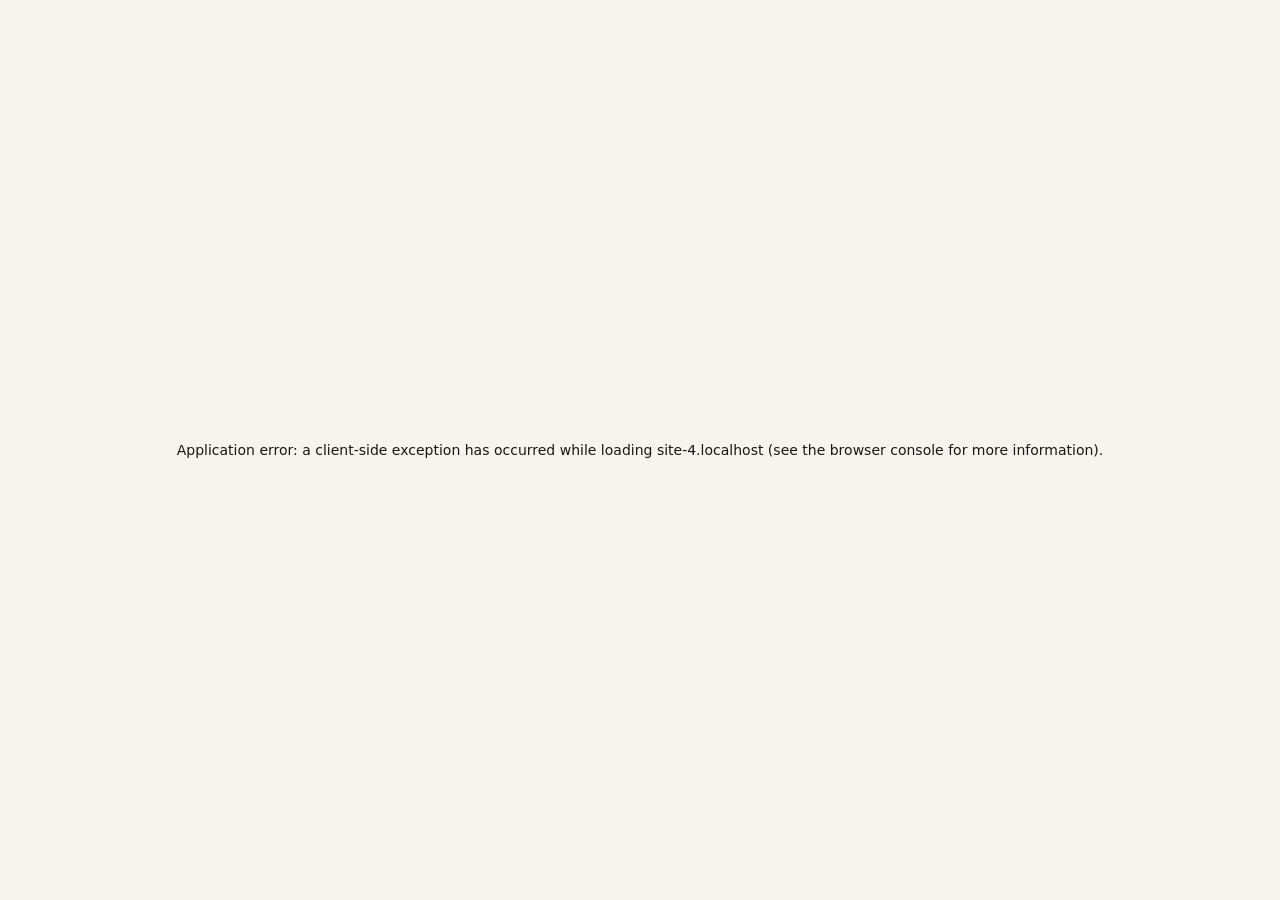
==== commit 38494c9b: "Point canonical URLs at the published address, add README Site URLs (canonical, hreflang, og:url, JS" ====
--- a/en/index.html
+++ b/en/index.html
@@ -1 +1 @@
-<!DOCTYPE html><!--qNDkNVtqdWf23g2LTC23S--><html lang="en" class="__variable_5a3df4 __variable_37ef13"><head><meta charSet="utf-8"/><meta name="viewport" content="width=device-width, initial-scale=1, viewport-fit=cover"/><link rel="preload" href="/_next/static/media/7b89a4fd5e90ede0-s.p.woff2" as="font" crossorigin="" type="font/woff2"/><link rel="preload" href="/_next/static/media/e4af272ccee01ff0-s.p.woff2" as="font" crossorigin="" type="font/woff2"/><link rel="preload" as="image" href="/assets/videos/01-beans-poster.jpg"/><link rel="preload" as="image" href="/assets/interior/sit.webp"/><link rel="stylesheet" href="/_next/static/css/93346f34dd09237e.css" data-precedence="next"/><link rel="preload" as="script" fetchPriority="low" href="/_next/static/chunks/webpack-4986af30adf49d9c.js"/><script src="/_next/static/chunks/4bd1b696-c023c6e3521b1417.js" async=""></script><script src="/_next/static/chunks/493-e1542e39ad29304b.js" async=""></script><script src="/_next/static/chunks/main-app-eccb832766f73501.js" async=""></script><script src="/_next/static/chunks/619-ba102abea3e3d0e4.js" async=""></script><script src="/_next/static/chunks/193-39d0e36e19401b61.js" async=""></script><script src="/_next/static/chunks/356-335c699cd4cf7b7b.js" async=""></script><script src="/_next/static/chunks/917-f61daa62206565e7.js" async=""></script><script src="/_next/static/chunks/598-15c5febd90cbd93a.js" async=""></script><script src="/_next/static/chunks/381-6db9e55863828576.js" async=""></script><script src="/_next/static/chunks/123-2bc8b352fa08bd29.js" async=""></script><script src="/_next/static/chunks/303-306088474cd043d2.js" async=""></script><script src="/_next/static/chunks/app/%5Blocale%5D/page-8b7210c3ccefe9b7.js" async=""></script><script src="/_next/static/chunks/app/%5Blocale%5D/layout-a3d494e3f6dc635f.js" async=""></script><script src="/_next/static/chunks/app/%5Blocale%5D/not-found-98e4e90860218b45.js" async=""></script><meta name="next-size-adjust" content=""/><meta name="theme-color" content="#F7F4EE"/><meta name="color-scheme" content="light"/><title>LUMA — Slow moments. Beautifully made.</title><meta name="description" content="A café in Vienna for coffee, food and wine. Fifteen signature dishes, ten desserts and a curated cellar, served without hurry."/><meta name="application-name" content="LUMA"/><link rel="manifest" href="/manifest.webmanifest"/><meta name="robots" content="index, follow, max-image-preview:large"/><link rel="canonical" href="https://luma.cafe/en/"/><link rel="alternate" hrefLang="en" href="https://luma.cafe/en/"/><link rel="alternate" hrefLang="de" href="https://luma.cafe/de/"/><meta name="format-detection" content="telephone=no"/><meta property="og:title" content="LUMA — Slow moments. Beautifully made."/><meta property="og:description" content="A café in Vienna for coffee, food and wine. Fifteen signature dishes, ten desserts and a curated cellar, served without hurry."/><meta property="og:url" content="https://luma.cafe/en/"/><meta property="og:site_name" content="LUMA"/><meta property="og:locale" content="en_GB"/><meta property="og:image" content="https://luma.cafe/assets/videos/05-pouring-poster.jpg"/><meta property="og:image:width" content="1920"/><meta property="og:image:height" content="1080"/><meta property="og:image:alt" content="LUMA — espresso extraction"/><meta property="og:type" content="website"/><meta name="twitter:card" content="summary_large_image"/><meta name="twitter:title" content="LUMA — Slow moments. Beautifully made."/><meta name="twitter:description" content="A café in Vienna for coffee, food and wine. Fifteen signature dishes, ten desserts and a curated cellar, served without hurry."/><meta name="twitter:image" content="https://luma.cafe/assets/videos/05-pouring-poster.jpg"/><link rel="icon" href="/icon.svg?65dd569910992b0f" type="image/svg+xml" sizes="any"/><script src="/_next/static/chunks/polyfills-42372ed130431b0a.js" noModule=""></script></head><body><div hidden=""><!--$--><!--/$--></div><noscript><style>[style*="opacity:0"],[style*="opacity: 0"]{opacity:1!important;transform:none!important}</style></noscript><script type="application/ld+json">{"@context":"https://schema.org","@graph":[{"@type":"CafeOrCoffeeShop","@id":"https://luma.cafe/#venue","name":"LUMA","slogan":"Slow moments. Beautifully made.","description":"A café in Vienna for coffee, food and wine. Fifteen signature dishes, ten desserts and a curated cellar, served without hurry.","url":"https://luma.cafe/en","inLanguage":"en","image":["https://luma.cafe/assets/interior/sit.webp","https://luma.cafe/assets/videos/05-pouring-poster.jpg"],"servesCuisine":["Coffee","European","Mediterranean"],"priceRange":"€3.20–€38.00","address":{"@type":"PostalAddress","streetAddress":"Grünangergasse 12","postalCode":"1010","addressLocality":"Vienna","addressCountry":"AT"},"telephone":"+43 1 512 74 60","email":"hello@luma.cafe","openingHoursSpecification":[{"@type":"OpeningHoursSpecification","dayOfWeek":["Monday","Tuesday","Wednesday","Thursday"],"opens":"08:00","closes":"23:00"},{"@type":"OpeningHoursSpecification","dayOfWeek":["Friday"],"opens":"08:00","closes":"01:00"},{"@type":"OpeningHoursSpecification","dayOfWeek":["Saturday"],"opens":"09:00","closes":"01:00"},{"@type":"OpeningHoursSpecification","dayOfWeek":["Sunday"],"opens":"09:00","closes":"22:00"}],"hasMenu":{"@id":"https://luma.cafe/en/menu#menu"}},{"@type":"Menu","@id":"https://luma.cafe/en/menu#menu","name":"LUMA Menu","inLanguage":"en","hasMenuSection":[{"@type":"MenuSection","name":"Coffee","hasMenuItem":[{"@type":"MenuItem","name":"Espresso","description":"One shot, pulled short. The house blend, unaccompanied.","offers":{"@type":"Offer","price":"3.20","priceCurrency":"EUR"}},{"@type":"MenuItem","name":"Doppio","description":"Twice the coffee, the same amount of time. For the second half of the morning.","offers":{"@type":"Offer","price":"4.00","priceCurrency":"EUR"}},{"@type":"MenuItem","name":"Macchiato","description":"Espresso marked with a spoon of foam. Nothing more than that.","offers":{"@type":"Offer","price":"3.60","priceCurrency":"EUR"}},{"@type":"MenuItem","name":"Cortado","description":"Equal parts espresso and warm milk, served in glass.","offers":{"@type":"Offer","price":"4.20","priceCurrency":"EUR"}},{"@type":"MenuItem","name":"Cappuccino","description":"Steamed to a soft peak, dusted only if you ask.","offers":{"@type":"Offer","price":"4.60","priceCurrency":"EUR"}},{"@type":"MenuItem","name":"Flat White","description":"Double ristretto under thin, glossy microfoam.","offers":{"@type":"Offer","price":"4.80","priceCurrency":"EUR"}},{"@type":"MenuItem","name":"Latte","description":"Long, mild and forgiving. The one you drink slowly.","offers":{"@type":"Offer","price":"5.00","priceCurrency":"EUR"}},{"@type":"MenuItem","name":"Mocha","description":"Dark chocolate melted into the shot before the milk arrives.","offers":{"@type":"Offer","price":"5.60","priceCurrency":"EUR"}},{"@type":"MenuItem","name":"V60 Pour-Over","description":"Single origin, ground to order, four minutes at the counter. Ask what is open today.","offers":{"@type":"Offer","price":"5.50","priceCurrency":"EUR"}},{"@type":"MenuItem","name":"Chemex, for two","description":"Six hundred millilitres, two cups, one conversation.","offers":{"@type":"Offer","price":"9.50","priceCurrency":"EUR"}},{"@type":"MenuItem","name":"Cold Brew","description":"Eighteen hours in cold water. Sweet, low acid, no ice needed.","offers":{"@type":"Offer","price":"5.20","priceCurrency":"EUR"}},{"@type":"MenuItem","name":"Cold Brew Tonic","description":"Over tonic and a wide strip of orange peel. Summer, all year.","offers":{"@type":"Offer","price":"6.40","priceCurrency":"EUR"}},{"@type":"MenuItem","name":"Wiener Melange","description":"The Viennese one — mild coffee, hot milk, a cap of foam.","offers":{"@type":"Offer","price":"5.00","priceCurrency":"EUR"}},{"@type":"MenuItem","name":"Einspänner","description":"Double espresso under cold whipped cream, in glass. Drink it through the cream.","offers":{"@type":"Offer","price":"5.80","priceCurrency":"EUR"}},{"@type":"MenuItem","name":"Affogato","description":"Vanilla gelato, drowned at the table.","offers":{"@type":"Offer","price":"6.50","priceCurrency":"EUR"}},{"@type":"MenuItem","name":"Matcha Latte","description":"Ceremonial grade, whisked, barely sweetened. Good with the matcha cupcake.","offers":{"@type":"Offer","price":"5.40","priceCurrency":"EUR"}},{"@type":"MenuItem","name":"Hot Chocolate","description":"Seventy per cent, thick enough to coat the spoon.","offers":{"@type":"Offer","price":"5.20","priceCurrency":"EUR"}}]},{"@type":"MenuSection","name":"Appetizers & Starters","hasMenuItem":[{"@type":"MenuItem","name":"Classic Beef Tartare","description":"Originating in early 20th-century French bistros under the name Steak à la tartare, this dish refined nomadic raw-meat culinary legends into an elegant bistro classic.","offers":{"@type":"Offer","price":"18.50","priceCurrency":"EUR"}},{"@type":"MenuItem","name":"Fresh Arugula & Braided Cheese Salad","description":"A Mediterranean market-fresh tradition inspired by Southern Italian trattorias, combining peppery wild greens with soft, hand-pulled salted cheese.","offers":{"@type":"Offer","price":"14.00","priceCurrency":"EUR"}},{"@type":"MenuItem","name":"Flame-Grilled Octopus on Crispy Potatoes","description":"A celebrated coastal Mediterranean delicacy traditional to Greek tavernas and Italian seafood trattorias, where octopus is tenderized before being flame-grilled over open charcoal.","offers":{"@type":"Offer","price":"24.00","priceCurrency":"EUR"}}]},{"@type":"MenuSection","name":"Soups","hasMenuItem":[{"@type":"MenuItem","name":"Thai Pork & Noodle Soup","description":"Introduced to Thailand by Teochew Chinese immigrants in the 19th century, this soup adapted local Thai herbs and spices to become one of Southeast Asia's most beloved street foods.","offers":{"@type":"Offer","price":"15.50","priceCurrency":"EUR"}},{"@type":"MenuItem","name":"Creamy Velvet Chicken Soup","description":"A classic Caucasian and Eastern European poultry soup historically prepared as a restorative comfort dish using vinegar and egg yolks to thicken the broth without heavy cream.","offers":{"@type":"Offer","price":"13.50","priceCurrency":"EUR"}}]},{"@type":"MenuSection","name":"Breakfast & Brunch","hasMenuItem":[{"@type":"MenuItem","name":"Eggs Royale","description":"Developed in 20th-century high-end hotel dining rooms as a luxurious variation of New York’s traditional Eggs Benedict, swapping ham for premium smoked salmon.","offers":{"@type":"Offer","price":"16.50","priceCurrency":"EUR"}}]},{"@type":"MenuSection","name":"Pasta & Main Courses","hasMenuItem":[{"@type":"MenuItem","name":"Penne with Italian Sausage & Fresh Herbs","description":"A rustic trattoria staple originating in northern and central Italy. Short, ridged pasta shapes like penne were paired with savory local sausage meat (salsiccia) and olive oil to catch every bit of flavor in countryside kitchens.","offers":{"@type":"Offer","price":"19.50","priceCurrency":"EUR"}},{"@type":"MenuItem","name":"Beef Wellington","description":"Named after Arthur Wellesley, the 1st Duke of Wellington and victor of Waterloo. 19th-century British chefs wrapped his favorite roasted beef in crisp French puff pastry for royal banquets.","offers":{"@type":"Offer","price":"38.00","priceCurrency":"EUR"}},{"@type":"MenuItem","name":"Pan-Seared Salmon Fillet with White Asparagus & Red Caviar","description":"A staple of Scandinavian and French fine dining created to celebrate the brief spring white asparagus harvest by pairing it with wild salmon and luxury caviar.","offers":{"@type":"Offer","price":"29.50","priceCurrency":"EUR"}},{"@type":"MenuItem","name":"Pan-Seared Salmon in Curry Sauce with Grissini","description":"Emerging during the late 20th-century global fusion culinary movement, this modern plate pairs classic European fish-searing techniques with aromatic Asian curry spices and traditional Italian bakery accents.","offers":{"@type":"Offer","price":"27.00","priceCurrency":"EUR"}},{"@type":"MenuItem","name":"Char-Grilled Chicken Shish Kebab","description":"Rooted in ancient Middle Eastern campfire traditions where warriors grilled meat on swords over open flames, later perfected into an iconic staple of Ottoman cuisine.","offers":{"@type":"Offer","price":"21.00","priceCurrency":"EUR"}},{"@type":"MenuItem","name":"Pork Rib Souvlaki with Warm Pita","description":"Traces directly back to Ancient Greece, where meat cooked on skewers was called obeliskos and sold in ancient Athenian street markets.","offers":{"@type":"Offer","price":"22.50","priceCurrency":"EUR"}},{"@type":"MenuItem","name":"Grilled King Prawn Skewers","description":"A timeless Mediterranean seafood dish born in coastal fishing villages, where daily catches were grilled over charcoal and finished simply with citrus, sea salt, and paprika.","offers":{"@type":"Offer","price":"26.00","priceCurrency":"EUR"}},{"@type":"MenuItem","name":"Classic Cheeseburger with French Fries","description":"Evolved in early 20th-century America when German immigrants adapted Hamburg steaks into a portable sandwich, growing into an international culinary icon.","offers":{"@type":"Offer","price":"17.50","priceCurrency":"EUR"}}]},{"@type":"MenuSection","name":"Desserts","hasMenuItem":[{"@type":"MenuItem","name":"Deconstructed Strawberry Dessert with Vanilla Cream & Brioche","description":"A modern fine-dining reinterpretation of traditional European strawberry shortcake and British Eton Mess, artfully deconstructed in a bowl to combine contrasting textures of crisp toasted brioche, velvety cream, and fresh summer berries.","offers":{"@type":"Offer","price":"12.50","priceCurrency":"EUR"}},{"@type":"MenuItem","name":"Chocolate Berry Mousse Tart","description":"Tarts originated in medieval Europe as flat pastry bases. Fruit and mousse tarts evolved in France during the Renaissance, combining rich buttery crusts with delicate fruit purees.","offers":{"@type":"Offer","price":"8.50","priceCurrency":"EUR"}},{"@type":"MenuItem","name":"Layered Berry Cheesecake with Caramel Popcorn","description":"Early cheesecakes date back to ancient Greece. The modern cream-cheese version was popularized in New York in the 1920s, with contemporary chefs adding modern toppings like caramelized popcorn.","offers":{"@type":"Offer","price":"9.00","priceCurrency":"EUR"}},{"@type":"MenuItem","name":"Chocolate Lava Cake with Vanilla Ice Cream","description":"Popularized in New York by French chef Jean-Georges Vongerichten in 1987, who accidentally pulled a chocolate cake out of the oven early and discovered its warm liquid center.","offers":{"@type":"Offer","price":"9.50","priceCurrency":"EUR"}},{"@type":"MenuItem","name":"Raspberry Soufflé Mousse Cake","description":"Light soufflés and mousses were perfected in 18th-century France by chefs Vincent La Chapelle and Marie-Antoine Carême, who mastered incorporating whipped air into fruit creams.","offers":{"@type":"Offer","price":"8.00","priceCurrency":"EUR"}},{"@type":"MenuItem","name":"Matcha Cream Cupcake","description":"Cupcakes first appeared in American cookbooks in 1796. The fusion with Japanese matcha cream gained worldwide popularity in modern specialty bakeries during the 2000s.","offers":{"@type":"Offer","price":"5.50","priceCurrency":"EUR"}},{"@type":"MenuItem","name":"Raw Berry & Nut Bar","description":"Raw vegan desserts grew out of the mid-20th-century natural food movement, creating guilt-free sweets using cold-pressed nuts, fruit purees, and natural sweeteners instead of dairy or baked flour.","offers":{"@type":"Offer","price":"7.50","priceCurrency":"EUR"}},{"@type":"MenuItem","name":"Cape Gooseberry Meringue Cupcake","description":"Standard individual cup cakes developed in 19th-century America. Topping them with exotic fruits like South American physalis became a modern trend in high-end French-style patisseries.","offers":{"@type":"Offer","price":"6.00","priceCurrency":"EUR"}},{"@type":"MenuItem","name":"Molten Chocolate Fudge Cake with Berries","description":"A variation of the classic molten lava cake that became a worldwide sensation in 1980s fine dining, highlighting the contrast between warm melting chocolate and chilled cream.","offers":{"@type":"Offer","price":"9.50","priceCurrency":"EUR"}},{"@type":"MenuItem","name":"Layered Honey Cake with Figs","description":"Created in 19th-century Russia by a young imperial chef for Empress Elizabeth Alexeievna, who famously loved the delicate balance of thin honey pastry and tangy sour cream.","offers":{"@type":"Offer","price":"8.50","priceCurrency":"EUR"}},{"@type":"MenuItem","name":"Classic Fudgy Chocolate Brownies","description":"Invented in Chicago at the Palmer House Hotel for the 1893 World's Columbian Exposition, created at the request of Bertha Palmer for a portable, cake-like dessert for hotel guests.","offers":{"@type":"Offer","price":"7.00","priceCurrency":"EUR"}}]},{"@type":"MenuSection","name":"Wine","hasMenuItem":[{"@type":"MenuItem","name":"Château Gravières de la Madeleine 2004","description":"A classic aged Bordeaux blend dominated by Merlot and Cabernet Sauvignon. Features mature tannins, notes of ripe plum, forest floor, soft leather, and subtle oak accents.","offers":{"@type":"Offer","price":"7.50","priceCurrency":"EUR"}},{"@type":"MenuItem","name":"Château Maurine 2016","description":"An elegant dry red wine from the Médoc region. Intertwines aromas of blackcurrant, dark cherry, vanilla, and oak with a well-structured, warm spicy finish.","offers":{"@type":"Offer","price":"6.50","priceCurrency":"EUR"}},{"@type":"MenuItem","name":"Roc de Lussac 2005","description":"A Right Bank Bordeaux from a stellar vintage. Unfolds an aristocratic bouquet of candied dark berries, delicate spices, toast, and subtle smoke on a velvety palate.","offers":{"@type":"Offer","price":"8.50","priceCurrency":"EUR"}},{"@type":"MenuItem","name":"Château Taris 2007","description":"A traditional dry red wine distinguished by its light, harmonious character. Showcases subtle red fruit notes, dried herbs, and a restrained, clean finish.","offers":{"@type":"Offer","price":"5.80","priceCurrency":"EUR"}},{"@type":"MenuItem","name":"Maison Badet, Clément & Cᵒ Cuvée Prestige","description":"A prestigious house cuvée offering a soft, fruit-forward profile. Rich with aromas of ripe cherry, blackberry, and mild baking spices. Smooth and versatile.","offers":{"@type":"Offer","price":"5.20","priceCurrency":"EUR"}},{"@type":"MenuItem","name":"Château Margaux 2009","description":"Expressive aromas of ripe berries, vanilla, and cedar wood paired with refined, silky tannins.","offers":{"@type":"Offer","price":"9.00","priceCurrency":"EUR"}},{"@type":"MenuItem","name":"Fleiner Kirchenweinberg Samtrot Kabinett","description":"Crafted from the rare Samtrot grape (\"Velvet Red\"). Elegant Kabinett style offering a silky palate with notes of fresh raspberry, ripe cherry, and a plush texture.","offers":{"@type":"Offer","price":"6.20","priceCurrency":"EUR"}},{"@type":"MenuItem","name":"Genossenschaftskellerei Heilbronn Schwarzriesling Spätlese","description":"A soft, low-tannin red from Schwarzriesling — the Württemberg name for Pinot Meunier. Late-harvest ripeness brings gentle sour cherry, redcurrant and warm almond over a rounded, unhurried finish.","offers":{"@type":"Offer","price":"6.60","priceCurrency":"EUR"}},{"@type":"MenuItem","name":"Genossenschaftskellerei Heilbronn Muskateller","description":"A highly aromatic white wine revealing vibrant notes of nutmeg, white blossoms, peach, and tropical fruits. Crisp, remarkably fresh, and easy-drinking.","offers":{"@type":"Offer","price":"5.50","priceCurrency":"EUR"}},{"@type":"MenuItem","name":"Genossenschaftskellerei Heilbronn Gewürztraminer Spätlese","description":"A late-harvest (Spätlese) white wine with a lush, unmistakable bouquet of rose petals, lychee, exotic spices, and honey. Rich, fragrant, and slightly off-dry.","offers":{"@type":"Offer","price":"6.80","priceCurrency":"EUR"}},{"@type":"MenuItem","name":"Genossenschaftskellerei Heilbronn Riesling Beerenauslese","description":"An exclusive dessert wine made from hand-selected overripe Riesling berries. Deep golden color, vibrant acidity balancing rich honeyed sweetness, dried apricot, and candied lemon notes.","offers":{"@type":"Offer","price":"16.00","priceCurrency":"EUR"}}]}]}]}</script><a href="#main" class="sr-only focus:not-sr-only focus:fixed focus:left-4 focus:top-4 focus:z-[100] focus:rounded-full focus:bg-espresso focus:px-5 focus:py-3 focus:text-sm focus:text-ivory">Skip to content</a><header class="fixed inset-x-0 top-0 z-50 isolate border-b transition-[background-color,border-color,backdrop-filter,color] duration-500 border-transparent bg-transparent text-espresso" style="padding-top:env(safe-area-inset-top)"><div class="shell flex h-[var(--header-h)] items-center justify-between gap-6"><a aria-label="LUMA — Home" class="-ml-1 flex min-h-[44px] items-center px-1 transition-opacity duration-300 hover:opacity-70" href="/en/"><span class="inline-flex items-center gap-2.5 leading-none text-[0.95rem]"><svg viewBox="0 0 24 24" aria-hidden="true" class="h-[1.15em] w-[1.15em] shrink-0"><circle cx="12" cy="12" r="10.25" fill="none" stroke="currentColor" stroke-width="1.1"></circle><circle cx="12" cy="12" r="4.75" fill="currentColor"></circle></svg><span class="font-display text-[1.35em] tracking-[0.22em] font-normal">LUMA</span></span></a><nav aria-label="Primary" class="hidden lg:block"><ul class="flex items-center gap-9"><li><a class="group relative inline-flex min-h-[44px] items-center text-[0.8125rem] tracking-[0.1em] transition-colors duration-300 text-espresso/80 hover:text-espresso" href="/en/">Home<span class="absolute inset-x-0 bottom-2.5 h-px origin-left transition-transform duration-500 ease-[var(--ease-out)] bg-espresso scale-x-0 group-hover:scale-x-100"></span></a></li><li><a class="group relative inline-flex min-h-[44px] items-center text-[0.8125rem] tracking-[0.1em] transition-colors duration-300 text-espresso/80 hover:text-espresso" href="/en/menu/">Menu<span class="absolute inset-x-0 bottom-2.5 h-px origin-left transition-transform duration-500 ease-[var(--ease-out)] bg-espresso scale-x-0 group-hover:scale-x-100"></span></a></li><li><a class="group relative inline-flex min-h-[44px] items-center text-[0.8125rem] tracking-[0.1em] transition-colors duration-300 text-espresso/80 hover:text-espresso" href="/en/wine/">Wine<span class="absolute inset-x-0 bottom-2.5 h-px origin-left transition-transform duration-500 ease-[var(--ease-out)] bg-espresso scale-x-0 group-hover:scale-x-100"></span></a></li><li><a class="group relative inline-flex min-h-[44px] items-center text-[0.8125rem] tracking-[0.1em] transition-colors duration-300 text-espresso/80 hover:text-espresso" href="/en/desserts/">Desserts<span class="absolute inset-x-0 bottom-2.5 h-px origin-left transition-transform duration-500 ease-[var(--ease-out)] bg-espresso scale-x-0 group-hover:scale-x-100"></span></a></li><li><a class="group relative inline-flex min-h-[44px] items-center text-[0.8125rem] tracking-[0.1em] transition-colors duration-300 text-espresso/80 hover:text-espresso" href="/en/story/">Our Story<span class="absolute inset-x-0 bottom-2.5 h-px origin-left transition-transform duration-500 ease-[var(--ease-out)] bg-espresso scale-x-0 group-hover:scale-x-100"></span></a></li></ul></nav><div class="flex items-center gap-2 sm:gap-4"><div class="flex items-center rounded-full border transition-colors duration-500 border-line"><a hrefLang="en" aria-current="true" aria-label="English" class="flex min-h-[44px] min-w-[2.75rem] items-center justify-center rounded-full px-2 text-[0.6875rem] tracking-[0.14em] transition-colors duration-300 bg-espresso text-ivory" href="/en/">EN</a><a hrefLang="de" aria-label="Deutsch" class="flex min-h-[44px] min-w-[2.75rem] items-center justify-center rounded-full px-2 text-[0.6875rem] tracking-[0.14em] transition-colors duration-300 text-faint hover:text-espresso" href="/de/">DE</a></div><button type="button" class="hidden min-h-[44px] items-center rounded-full border px-5 text-[0.75rem] uppercase tracking-[0.14em] transition-colors duration-300 sm:inline-flex border-espresso/25 text-espresso hover:border-espresso hover:bg-espresso hover:text-ivory">Reserve</button><button type="button" aria-label="Menu" aria-expanded="false" class="-mr-2 flex h-11 w-11 items-center justify-center lg:hidden text-espresso"><svg xmlns="http://www.w3.org/2000/svg" width="20" height="20" viewBox="0 0 24 24" fill="none" stroke="currentColor" stroke-width="1.4" stroke-linecap="round" stroke-linejoin="round" class="lucide lucide-menu" aria-hidden="true"><path d="M4 5h16"></path><path d="M4 12h16"></path><path d="M4 19h16"></path></svg></button></div></div></header><main id="main"><section aria-label="How the coffee is made" class="relative bg-espresso" style="height:500svh"><div data-dark="true" class="sticky top-0 h-[100svh] w-full overflow-hidden"><div class="absolute inset-0 transition-opacity duration-[600ms] ease-linear" style="opacity:1" aria-hidden="false"><img alt="" decoding="async" data-nimg="fill" class="object-cover" style="position:absolute;height:100%;width:100%;left:0;top:0;right:0;bottom:0;color:transparent" src="/assets/videos/01-beans-poster.jpg"/><video muted="" loop="" playsInline="" preload="none" disablePictureInPicture="" tabindex="-1" aria-hidden="true" poster="/assets/videos/01-beans-poster.jpg" class="absolute inset-0 h-full w-full object-cover transition-opacity duration-500 ease-linear" style="opacity:0"><source src="/assets/videos/01-beans-1080.webm" type="video/webm" media="(min-width: 768px)"/><source src="/assets/videos/01-beans-1080.mp4" type="video/mp4" media="(min-width: 768px)"/><source src="/assets/videos/01-beans-720.mp4" type="video/mp4"/></video></div><div class="absolute inset-0 transition-opacity duration-[600ms] ease-linear" style="opacity:0" aria-hidden="true"><img alt="" loading="lazy" decoding="async" data-nimg="fill" class="object-cover" style="position:absolute;height:100%;width:100%;left:0;top:0;right:0;bottom:0;color:transparent" src="/assets/videos/02-roasting-poster.jpg"/><video muted="" loop="" playsInline="" preload="none" disablePictureInPicture="" tabindex="-1" aria-hidden="true" poster="/assets/videos/02-roasting-poster.jpg" class="absolute inset-0 h-full w-full object-cover transition-opacity duration-500 ease-linear" style="opacity:0"><source src="/assets/videos/02-roasting-1080.webm" type="video/webm" media="(min-width: 768px)"/><source src="/assets/videos/02-roasting-1080.mp4" type="video/mp4" media="(min-width: 768px)"/><source src="/assets/videos/02-roasting-720.mp4" type="video/mp4"/></video></div><div class="absolute inset-0 transition-opacity duration-[600ms] ease-linear" style="opacity:0" aria-hidden="true"></div><div class="absolute inset-0 transition-opacity duration-[600ms] ease-linear" style="opacity:0" aria-hidden="true"></div><div class="absolute inset-0 transition-opacity duration-[600ms] ease-linear" style="opacity:0" aria-hidden="true"></div><div class="pointer-events-none absolute inset-0 bg-gradient-to-t from-espresso/78 via-espresso/8 to-espresso/30"></div><div class="pointer-events-none absolute inset-0 flex flex-col justify-between py-[clamp(5.5rem,12vh,8rem)] text-ivory"><div class="shell"><p class="t-eyebrow text-ivory/55" style="opacity:0;transform:translateY(8px)">Origin</p></div><div class="shell"><div style="opacity:0;transform:translateY(26px)"><h2 class="font-display t-display mb-4 max-w-[14ch]">The bean</h2><p class="max-w-[44ch] text-[clamp(0.9375rem,1.6vw,1.125rem)] leading-relaxed text-ivory/70">Everything begins with something small enough to hold in one hand.</p></div><div class="pointer-events-auto mt-[clamp(2rem,5vh,3.5rem)] flex items-center gap-5"><p class="t-num flex items-baseline gap-1 text-[0.8125rem] tracking-[0.16em] text-ivory/70"><span class="relative inline-block w-[2ch] overflow-hidden text-ivory"><span class="inline-block" style="transform:none">01</span></span><span class="text-ivory/40">/ <!-- -->05</span></p><div class="h-px flex-1 max-w-[16rem] bg-ivory/20"><div class="h-full origin-left bg-ivory/70" style="transform:scaleX(0)"></div></div><div class="flex shrink-0 items-center gap-2"><button type="button" disabled="" aria-label="Previous step" class="flex h-11 w-11 items-center justify-center rounded-full border border-ivory/25 bg-ivory/5 text-ivory/80 backdrop-blur-[2px] transition-all duration-300 hover:border-ivory/60 hover:bg-ivory/15 hover:text-ivory disabled:pointer-events-none disabled:opacity-25"><svg xmlns="http://www.w3.org/2000/svg" width="17" height="17" viewBox="0 0 24 24" fill="none" stroke="currentColor" stroke-width="1.4" stroke-linecap="round" stroke-linejoin="round" class="lucide lucide-chevron-up" aria-hidden="true"><path d="m18 15-6-6-6 6"></path></svg></button><button type="button" aria-label="Next step" class="group relative flex h-12 w-12 items-center justify-center rounded-full border border-ivory/35 bg-ivory/10 text-ivory backdrop-blur-[2px] transition-all duration-300 hover:border-ivory/70 hover:bg-ivory/20"><span aria-hidden="true" class="absolute inset-0 rounded-full border border-ivory/40"></span><svg xmlns="http://www.w3.org/2000/svg" width="19" height="19" viewBox="0 0 24 24" fill="none" stroke="currentColor" stroke-width="1.4" stroke-linecap="round" stroke-linejoin="round" class="lucide lucide-chevron-down transition-transform duration-300 group-hover:translate-y-0.5" aria-hidden="true"><path d="m6 9 6 6 6-6"></path></svg></button></div></div><p class="mt-5 text-[0.6875rem] uppercase tracking-[0.22em] text-ivory/45" style="opacity:0">Scroll, or use the arrow</p></div></div><p class="sr-only">LUMA<!-- -->: <!-- -->The bean, The roast, The grind, The press, The cup<!-- -->.</p></div></section><section class="section relative overflow-hidden bg-ivory pt-[clamp(5rem,12vh,8rem)]"><div class="shell"><div class="grid items-end gap-x-12 gap-y-[clamp(3rem,7vh,5rem)] lg:grid-cols-12"><div class="lg:col-span-7"><div style="opacity:0"><p class="t-eyebrow text-faint mb-7">Coffee · Food · Wine<!-- --> — <!-- -->Vienna</p></div><h1 class="font-display text-espresso text-[clamp(2.5rem,5.6vw,5.25rem)] leading-[0.98] tracking-[-0.02em]"><span class="block overflow-hidden pb-[0.08em]"><span class="block" style="transform:translateY(110%)">Slow moments.</span></span><span class="block overflow-hidden pb-[0.08em]"><span class="block" style="transform:translateY(110%)">Beautifully made.</span></span></h1><div class="mt-[clamp(2rem,4vh,3rem)] max-w-[46ch]" style="opacity:0;transform:translateY(20px)"><p class="t-lead text-muted">A room on Grünangergasse 12 that opens with the first espresso and closes long after the last glass. Fifteen dishes, ten desserts, eleven bottles — and nowhere in particular to be.</p><div class="mt-9 flex flex-wrap items-center gap-3"><button type="button" class="inline-flex min-h-[52px] items-center justify-center rounded-full bg-espresso px-7 text-[0.75rem] uppercase tracking-[0.14em] text-ivory transition-colors duration-300 hover:bg-coffee">Reserve a table</button><a class="inline-flex items-center justify-center gap-2 rounded-full font-sans font-medium transition-[background-color,color,border-color,transform] duration-300 ease-[var(--ease-out)] active:scale-[0.985] disabled:pointer-events-none disabled:opacity-40 min-h-[52px] px-7 text-[0.8125rem] tracking-[0.14em] uppercase border border-espresso/25 text-espresso hover:border-espresso hover:bg-espresso hover:text-ivory" href="/en/menu/">See the menu</a></div></div></div><div class="relative aspect-[4/5] w-full overflow-hidden bg-ivory-deep lg:col-span-5" style="opacity:0;transform:scale(1.05)"><img alt="The dining room at LUMA, tables laid under brass light" decoding="async" data-nimg="fill" class="object-cover" style="position:absolute;height:100%;width:100%;left:0;top:0;right:0;bottom:0;object-position:50% 45%;color:transparent;background-size:cover;background-position:50% 45%;background-repeat:no-repeat;background-image:url(&quot;data:image/svg+xml;charset=utf-8,%3Csvg xmlns=&#x27;http://www.w3.org/2000/svg&#x27; %3E%3Cfilter id=&#x27;b&#x27; color-interpolation-filters=&#x27;sRGB&#x27;%3E%3CfeGaussianBlur stdDeviation=&#x27;20&#x27;/%3E%3CfeColorMatrix values=&#x27;1 0 0 0 0 0 1 0 0 0 0 0 1 0 0 0 0 0 100 -1&#x27; result=&#x27;s&#x27;/%3E%3CfeFlood x=&#x27;0&#x27; y=&#x27;0&#x27; width=&#x27;100%25&#x27; height=&#x27;100%25&#x27;/%3E%3CfeComposite operator=&#x27;out&#x27; in=&#x27;s&#x27;/%3E%3CfeComposite in2=&#x27;SourceGraphic&#x27;/%3E%3CfeGaussianBlur stdDeviation=&#x27;20&#x27;/%3E%3C/filter%3E%3Cimage width=&#x27;100%25&#x27; height=&#x27;100%25&#x27; x=&#x27;0&#x27; y=&#x27;0&#x27; preserveAspectRatio=&#x27;none&#x27; style=&#x27;filter: url(%23b);&#x27; href=&#x27;[data-uri]&#x27;/%3E%3C/svg%3E&quot;)" src="/assets/interior/sit.webp"/></div></div></div></section><section aria-labelledby="about-title" class="section bg-ivory-deep"><div class="shell"><div class="grid gap-x-12 gap-y-10 lg:grid-cols-12"><div class="lg:col-span-4"><div style="opacity:0;transform:translateY(24px)"><p class="t-eyebrow text-faint mb-6">The idea</p><h2 id="about-title" class="font-display t-h1 text-balance">Three good things, done slowly</h2></div></div><div class="lg:col-span-7 lg:col-start-6"><div style="opacity:0;transform:translateY(24px)"><p class="t-lead mb-6 text-espresso/90">Coffee in the morning, a proper kitchen through the day, and a cellar that takes over at dusk. Most places pick one. We never saw the point.</p><p class="mb-6 leading-[1.85] text-muted">The coffee is roasted dark and pulled short. The kitchen cooks from a menu that runs from beef tartare to a good cheeseburger without apologising for either. The wine list is small on purpose — eleven bottles from Bordeaux and Württemberg, all by the glass, so you can be curious without committing to the whole evening.</p><p class="leading-[1.85] text-muted">Nothing here is designed to be finished quickly. Tables are held for the length of the conversation, not the length of the meal.</p></div></div></div></div></section><section aria-labelledby="days-title" class="section bg-ivory-deep"><div class="shell"><div class="mb-[clamp(2.5rem,6vh,4rem)] flex flex-wrap items-end justify-between gap-6" style="opacity:0;transform:translateY(24px)"><div class="max-w-[40ch]"><p class="t-eyebrow text-faint mb-5">Wine days</p><h2 id="days-title" class="font-display t-h1 text-balance">A different glass every day</h2><p class="mt-5 t-lead text-muted">One bottle takes the glass each day, and the kitchen sends the plate that goes with it. Marked evenings are tastings — five glasses, a long table, and a price on the door.</p></div><a class="inline-flex items-center justify-center gap-2 rounded-full font-sans font-medium transition-[background-color,color,border-color,transform] duration-300 ease-[var(--ease-out)] active:scale-[0.985] disabled:pointer-events-none disabled:opacity-40 min-h-[44px] px-5 text-[0.8125rem] tracking-[0.08em] uppercase border border-espresso/25 text-espresso hover:border-espresso hover:bg-espresso hover:text-ivory" href="/en/wine/">The cellar</a></div><div class="grid gap-x-12 gap-y-10 lg:grid-cols-12"><div class="lg:col-span-8"><div class="mb-6 flex items-center justify-between gap-4"><div class="flex items-center gap-5 text-[0.75rem] text-muted"><span class="flex items-center gap-2"><span class="h-1.5 w-1.5 rounded-full bg-accent" aria-hidden="true"></span>Tasting evening</span><span class="hidden items-center gap-2 sm:flex"><span class="h-3 w-3 ring-1 ring-inset ring-espresso/35" aria-hidden="true"></span>Today</span></div><div class="flex gap-1.5"><button type="button" aria-label="Earlier months" class="flex h-11 w-11 items-center justify-center rounded-full border border-line text-espresso transition-colors hover:border-espresso"><svg xmlns="http://www.w3.org/2000/svg" width="17" height="17" viewBox="0 0 24 24" fill="none" stroke="currentColor" stroke-width="1.5" stroke-linecap="round" stroke-linejoin="round" class="lucide lucide-chevron-left" aria-hidden="true"><path d="m15 18-6-6 6-6"></path></svg></button><button type="button" aria-label="Later months" class="flex h-11 w-11 items-center justify-center rounded-full border border-line text-espresso transition-colors hover:border-espresso"><svg xmlns="http://www.w3.org/2000/svg" width="17" height="17" viewBox="0 0 24 24" fill="none" stroke="currentColor" stroke-width="1.5" stroke-linecap="round" stroke-linejoin="round" class="lucide lucide-chevron-right" aria-hidden="true"><path d="m9 18 6-6-6-6"></path></svg></button></div></div><div class="grid gap-x-10 gap-y-9 sm:grid-cols-2"><div><p class="mb-4 font-display text-[1.125rem] text-espresso">September 2026</p><div class="grid grid-cols-7 gap-px" role="grid" aria-label="September 2026"><div class="pb-2 text-center text-[0.625rem] uppercase tracking-[0.14em] text-faint">Mon</div><div class="pb-2 text-center text-[0.625rem] uppercase tracking-[0.14em] text-faint">Tue</div><div class="pb-2 text-center text-[0.625rem] uppercase tracking-[0.14em] text-faint">Wed</div><div class="pb-2 text-center text-[0.625rem] uppercase tracking-[0.14em] text-faint">Thu</div><div class="pb-2 text-center text-[0.625rem] uppercase tracking-[0.14em] text-faint">Fri</div><div class="pb-2 text-center text-[0.625rem] uppercase tracking-[0.14em] text-faint">Sat</div><div class="pb-2 text-center text-[0.625rem] uppercase tracking-[0.14em] text-faint">Sun</div><div aria-hidden="true"></div><button type="button" aria-pressed="false" aria-label="1 September — Château Maurine 2016" class="group relative flex aspect-square min-h-[44px] flex-col items-center justify-center text-[0.875rem] transition-colors duration-300 text-espresso/75 hover:bg-ivory-deep hover:text-espresso"><span class="t-num leading-none">1</span></button><button type="button" aria-pressed="false" aria-label="2 September — Roc de Lussac 2005" class="group relative flex aspect-square min-h-[44px] flex-col items-center justify-center text-[0.875rem] transition-colors duration-300 text-espresso/75 hover:bg-ivory-deep hover:text-espresso"><span class="t-num leading-none">2</span></button><button type="button" aria-pressed="false" title="Tasting Night — €30.00, 19:00" aria-label="3 September — Tasting Night, €30.00" class="group relative flex aspect-square min-h-[44px] flex-col items-center justify-center text-[0.875rem] transition-colors duration-300 bg-accent/12 text-espresso hover:bg-accent/22"><span class="t-num leading-none">3</span><span aria-hidden="true" class="mt-1 h-1 w-1 rounded-full bg-accent"></span><span class="pointer-events-none absolute bottom-[calc(100%+6px)] left-1/2 z-20 hidden w-max max-w-[13rem] -translate-x-1/2 rounded-[2px] bg-espresso px-3 py-2 text-left text-[0.6875rem] leading-snug text-ivory opacity-0 shadow-lift transition-opacity duration-200 group-hover:opacity-100 group-focus-visible:opacity-100 lg:block"><span class="block font-medium">Tasting Night</span><span class="block text-ivory/65">19:00<!-- --> · <!-- -->€30.00<!-- --> entry</span></span></button><button type="button" aria-pressed="false" aria-label="4 September — Maison Badet, Clément &amp; Cᵒ Cuvée Prestige" class="group relative flex aspect-square min-h-[44px] flex-col items-center justify-center text-[0.875rem] transition-colors duration-300 text-espresso/75 hover:bg-ivory-deep hover:text-espresso"><span class="t-num leading-none">4</span></button><button type="button" aria-pressed="false" aria-label="5 September — Château Margaux 2009" class="group relative flex aspect-square min-h-[44px] flex-col items-center justify-center text-[0.875rem] transition-colors duration-300 text-espresso/75 hover:bg-ivory-deep hover:text-espresso"><span class="t-num leading-none">5</span></button><button type="button" aria-pressed="false" aria-label="6 September — Fleiner Kirchenweinberg Samtrot Kabinett" class="group relative flex aspect-square min-h-[44px] flex-col items-center justify-center text-[0.875rem] transition-colors duration-300 text-espresso/75 hover:bg-ivory-deep hover:text-espresso"><span class="t-num leading-none">6</span></button><button type="button" aria-pressed="false" aria-label="7 September — Genossenschaftskellerei Heilbronn Schwarzriesling Spätlese" class="group relative flex aspect-square min-h-[44px] flex-col items-center justify-center text-[0.875rem] transition-colors duration-300 text-espresso/75 hover:bg-ivory-deep hover:text-espresso"><span class="t-num leading-none">7</span></button><button type="button" aria-pressed="false" aria-label="8 September — Genossenschaftskellerei Heilbronn Muskateller" class="group relative flex aspect-square min-h-[44px] flex-col items-center justify-center text-[0.875rem] transition-colors duration-300 text-espresso/75 hover:bg-ivory-deep hover:text-espresso"><span class="t-num leading-none">8</span></button><button type="button" aria-pressed="false" aria-label="9 September — Genossenschaftskellerei Heilbronn Gewürztraminer Spätlese" class="group relative flex aspect-square min-h-[44px] flex-col items-center justify-center text-[0.875rem] transition-colors duration-300 text-espresso/75 hover:bg-ivory-deep hover:text-espresso"><span class="t-num leading-none">9</span></button><button type="button" aria-pressed="false" title="Tasting Night — €30.00, 19:00" aria-label="10 September — Tasting Night, €30.00" class="group relative flex aspect-square min-h-[44px] flex-col items-center justify-center text-[0.875rem] transition-colors duration-300 bg-accent/12 text-espresso hover:bg-accent/22"><span class="t-num leading-none">10</span><span aria-hidden="true" class="mt-1 h-1 w-1 rounded-full bg-accent"></span><span class="pointer-events-none absolute bottom-[calc(100%+6px)] left-1/2 z-20 hidden w-max max-w-[13rem] -translate-x-1/2 rounded-[2px] bg-espresso px-3 py-2 text-left text-[0.6875rem] leading-snug text-ivory opacity-0 shadow-lift transition-opacity duration-200 group-hover:opacity-100 group-focus-visible:opacity-100 lg:block"><span class="block font-medium">Tasting Night</span><span class="block text-ivory/65">19:00<!-- --> · <!-- -->€30.00<!-- --> entry</span></span></button><button type="button" aria-pressed="false" aria-label="11 September — Château Gravières de la Madeleine 2004" class="group relative flex aspect-square min-h-[44px] flex-col items-center justify-center text-[0.875rem] transition-colors duration-300 text-espresso/75 hover:bg-ivory-deep hover:text-espresso"><span class="t-num leading-none">11</span></button><button type="button" aria-pressed="false" title="Bordeaux Flight — €38.00, 19:30" aria-label="12 September — Bordeaux Flight, €38.00" class="group relative flex aspect-square min-h-[44px] flex-col items-center justify-center text-[0.875rem] transition-colors duration-300 bg-accent/12 text-espresso hover:bg-accent/22"><span class="t-num leading-none">12</span><span aria-hidden="true" class="mt-1 h-1 w-1 rounded-full bg-accent"></span><span class="pointer-events-none absolute bottom-[calc(100%+6px)] left-1/2 z-20 hidden w-max max-w-[13rem] -translate-x-1/2 rounded-[2px] bg-espresso px-3 py-2 text-left text-[0.6875rem] leading-snug text-ivory opacity-0 shadow-lift transition-opacity duration-200 group-hover:opacity-100 group-focus-visible:opacity-100 lg:block"><span class="block font-medium">Bordeaux Flight</span><span class="block text-ivory/65">19:30<!-- --> · <!-- -->€38.00<!-- --> entry</span></span></button><button type="button" aria-pressed="false" aria-label="13 September — Roc de Lussac 2005" class="group relative flex aspect-square min-h-[44px] flex-col items-center justify-center text-[0.875rem] transition-colors duration-300 text-espresso/75 hover:bg-ivory-deep hover:text-espresso"><span class="t-num leading-none">13</span></button><button type="button" aria-pressed="false" aria-label="14 September — Château Taris 2007" class="group relative flex aspect-square min-h-[44px] flex-col items-center justify-center text-[0.875rem] transition-colors duration-300 text-espresso/75 hover:bg-ivory-deep hover:text-espresso"><span class="t-num leading-none">14</span></button><button type="button" aria-pressed="false" aria-label="15 September — Maison Badet, Clément &amp; Cᵒ Cuvée Prestige" class="group relative flex aspect-square min-h-[44px] flex-col items-center justify-center text-[0.875rem] transition-colors duration-300 text-espresso/75 hover:bg-ivory-deep hover:text-espresso"><span class="t-num leading-none">15</span></button><button type="button" aria-pressed="false" aria-label="16 September — Château Margaux 2009" class="group relative flex aspect-square min-h-[44px] flex-col items-center justify-center text-[0.875rem] transition-colors duration-300 text-espresso/75 hover:bg-ivory-deep hover:text-espresso"><span class="t-num leading-none">16</span></button><button type="button" aria-pressed="true" title="Tasting Night — €30.00, 19:00" aria-label="17 September — Tasting Night, €30.00" class="group relative flex aspect-square min-h-[44px] flex-col items-center justify-center text-[0.875rem] transition-colors duration-300 bg-espresso text-ivory"><span class="t-num leading-none">17</span><span aria-hidden="true" class="mt-1 h-1 w-1 rounded-full bg-ivory"></span><span class="pointer-events-none absolute bottom-[calc(100%+6px)] left-1/2 z-20 hidden w-max max-w-[13rem] -translate-x-1/2 rounded-[2px] bg-espresso px-3 py-2 text-left text-[0.6875rem] leading-snug text-ivory opacity-0 shadow-lift transition-opacity duration-200 group-hover:opacity-100 group-focus-visible:opacity-100 lg:block"><span class="block font-medium">Tasting Night</span><span class="block text-ivory/65">19:00<!-- --> · <!-- -->€30.00<!-- --> entry</span></span></button><button type="button" aria-pressed="false" aria-label="18 September — Genossenschaftskellerei Heilbronn Schwarzriesling Spätlese" class="group relative flex aspect-square min-h-[44px] flex-col items-center justify-center text-[0.875rem] transition-colors duration-300 text-espresso/75 hover:bg-ivory-deep hover:text-espresso"><span class="t-num leading-none">18</span></button><button type="button" aria-pressed="false" aria-label="19 September — Genossenschaftskellerei Heilbronn Muskateller" class="group relative flex aspect-square min-h-[44px] flex-col items-center justify-center text-[0.875rem] transition-colors duration-300 text-espresso/75 hover:bg-ivory-deep hover:text-espresso"><span class="t-num leading-none">19</span></button><button type="button" aria-pressed="false" aria-label="20 September — Genossenschaftskellerei Heilbronn Gewürztraminer Spätlese" class="group relative flex aspect-square min-h-[44px] flex-col items-center justify-center text-[0.875rem] transition-colors duration-300 text-espresso/75 hover:bg-ivory-deep hover:text-espresso"><span class="t-num leading-none">20</span></button><button type="button" aria-pressed="false" aria-label="21 September — Genossenschaftskellerei Heilbronn Riesling Beerenauslese" class="group relative flex aspect-square min-h-[44px] flex-col items-center justify-center text-[0.875rem] transition-colors duration-300 text-espresso/75 hover:bg-ivory-deep hover:text-espresso"><span class="t-num leading-none">21</span></button><button type="button" aria-pressed="false" aria-label="22 September — Château Gravières de la Madeleine 2004" class="group relative flex aspect-square min-h-[44px] flex-col items-center justify-center text-[0.875rem] transition-colors duration-300 text-espresso/75 hover:bg-ivory-deep hover:text-espresso"><span class="t-num leading-none">22</span></button><button type="button" aria-pressed="false" aria-label="23 September — Château Maurine 2016" class="group relative flex aspect-square min-h-[44px] flex-col items-center justify-center text-[0.875rem] transition-colors duration-300 text-espresso/75 hover:bg-ivory-deep hover:text-espresso"><span class="t-num leading-none">23</span></button><button type="button" aria-pressed="false" title="Tasting Night — €30.00, 19:00" aria-label="24 September — Tasting Night, €30.00" class="group relative flex aspect-square min-h-[44px] flex-col items-center justify-center text-[0.875rem] transition-colors duration-300 bg-accent/12 text-espresso hover:bg-accent/22"><span class="t-num leading-none">24</span><span aria-hidden="true" class="mt-1 h-1 w-1 rounded-full bg-accent"></span><span class="pointer-events-none absolute bottom-[calc(100%+6px)] left-1/2 z-20 hidden w-max max-w-[13rem] -translate-x-1/2 rounded-[2px] bg-espresso px-3 py-2 text-left text-[0.6875rem] leading-snug text-ivory opacity-0 shadow-lift transition-opacity duration-200 group-hover:opacity-100 group-focus-visible:opacity-100 lg:block"><span class="block font-medium">Tasting Night</span><span class="block text-ivory/65">19:00<!-- --> · <!-- -->€30.00<!-- --> entry</span></span></button><button type="button" aria-pressed="false" title="Grower&#x27;s Table — €45.00, 19:30" aria-label="25 September — Grower&#x27;s Table, €45.00" class="group relative flex aspect-square min-h-[44px] flex-col items-center justify-center text-[0.875rem] transition-colors duration-300 bg-accent/12 text-espresso hover:bg-accent/22"><span class="t-num leading-none">25</span><span aria-hidden="true" class="mt-1 h-1 w-1 rounded-full bg-accent"></span><span class="pointer-events-none absolute bottom-[calc(100%+6px)] left-1/2 z-20 hidden w-max max-w-[13rem] -translate-x-1/2 rounded-[2px] bg-espresso px-3 py-2 text-left text-[0.6875rem] leading-snug text-ivory opacity-0 shadow-lift transition-opacity duration-200 group-hover:opacity-100 group-focus-visible:opacity-100 lg:block"><span class="block font-medium">Grower&#x27;s Table</span><span class="block text-ivory/65">19:30<!-- --> · <!-- -->€45.00<!-- --> entry</span></span></button><button type="button" aria-pressed="false" aria-label="26 September — Maison Badet, Clément &amp; Cᵒ Cuvée Prestige" class="group relative flex aspect-square min-h-[44px] flex-col items-center justify-center text-[0.875rem] transition-colors duration-300 text-espresso/75 hover:bg-ivory-deep hover:text-espresso"><span class="t-num leading-none">26</span></button><button type="button" aria-pressed="false" aria-label="27 September — Château Margaux 2009" class="group relative flex aspect-square min-h-[44px] flex-col items-center justify-center text-[0.875rem] transition-colors duration-300 text-espresso/75 hover:bg-ivory-deep hover:text-espresso"><span class="t-num leading-none">27</span></button><button type="button" aria-pressed="false" aria-label="28 September — Fleiner Kirchenweinberg Samtrot Kabinett" class="group relative flex aspect-square min-h-[44px] flex-col items-center justify-center text-[0.875rem] transition-colors duration-300 text-espresso/75 hover:bg-ivory-deep hover:text-espresso"><span class="t-num leading-none">28</span></button><button type="button" aria-pressed="false" aria-label="29 September — Genossenschaftskellerei Heilbronn Schwarzriesling Spätlese" class="group relative flex aspect-square min-h-[44px] flex-col items-center justify-center text-[0.875rem] transition-colors duration-300 text-espresso/75 hover:bg-ivory-deep hover:text-espresso"><span class="t-num leading-none">29</span></button><button type="button" aria-pressed="false" aria-label="30 September — Genossenschaftskellerei Heilbronn Muskateller" class="group relative flex aspect-square min-h-[44px] flex-col items-center justify-center text-[0.875rem] transition-colors duration-300 text-espresso/75 hover:bg-ivory-deep hover:text-espresso"><span class="t-num leading-none">30</span></button><div aria-hidden="true"></div><div aria-hidden="true"></div><div aria-hidden="true"></div><div aria-hidden="true"></div></div></div><div><p class="mb-4 font-display text-[1.125rem] text-espresso">October 2026</p><div class="grid grid-cols-7 gap-px" role="grid" aria-label="October 2026"><div class="pb-2 text-center text-[0.625rem] uppercase tracking-[0.14em] text-faint">Mon</div><div class="pb-2 text-center text-[0.625rem] uppercase tracking-[0.14em] text-faint">Tue</div><div class="pb-2 text-center text-[0.625rem] uppercase tracking-[0.14em] text-faint">Wed</div><div class="pb-2 text-center text-[0.625rem] uppercase tracking-[0.14em] text-faint">Thu</div><div class="pb-2 text-center text-[0.625rem] uppercase tracking-[0.14em] text-faint">Fri</div><div class="pb-2 text-center text-[0.625rem] uppercase tracking-[0.14em] text-faint">Sat</div><div class="pb-2 text-center text-[0.625rem] uppercase tracking-[0.14em] text-faint">Sun</div><div aria-hidden="true"></div><div aria-hidden="true"></div><div aria-hidden="true"></div><button type="button" aria-pressed="false" title="Tasting Night — €30.00, 19:00" aria-label="1 October — Tasting Night, €30.00" class="group relative flex aspect-square min-h-[44px] flex-col items-center justify-center text-[0.875rem] transition-colors duration-300 bg-accent/12 text-espresso hover:bg-accent/22"><span class="t-num leading-none">1</span><span aria-hidden="true" class="mt-1 h-1 w-1 rounded-full bg-accent"></span><span class="pointer-events-none absolute bottom-[calc(100%+6px)] left-1/2 z-20 hidden w-max max-w-[13rem] -translate-x-1/2 rounded-[2px] bg-espresso px-3 py-2 text-left text-[0.6875rem] leading-snug text-ivory opacity-0 shadow-lift transition-opacity duration-200 group-hover:opacity-100 group-focus-visible:opacity-100 lg:block"><span class="block font-medium">Tasting Night</span><span class="block text-ivory/65">19:00<!-- --> · <!-- -->€30.00<!-- --> entry</span></span></button><button type="button" aria-pressed="false" aria-label="2 October — Genossenschaftskellerei Heilbronn Riesling Beerenauslese" class="group relative flex aspect-square min-h-[44px] flex-col items-center justify-center text-[0.875rem] transition-colors duration-300 text-espresso/75 hover:bg-ivory-deep hover:text-espresso"><span class="t-num leading-none">2</span></button><button type="button" aria-pressed="false" aria-label="3 October — Château Gravières de la Madeleine 2004" class="group relative flex aspect-square min-h-[44px] flex-col items-center justify-center text-[0.875rem] transition-colors duration-300 text-espresso/75 hover:bg-ivory-deep hover:text-espresso"><span class="t-num leading-none">3</span></button><button type="button" aria-pressed="false" aria-label="4 October — Château Maurine 2016" class="group relative flex aspect-square min-h-[44px] flex-col items-center justify-center text-[0.875rem] transition-colors duration-300 text-espresso/75 hover:bg-ivory-deep hover:text-espresso"><span class="t-num leading-none">4</span></button><button type="button" aria-pressed="false" aria-label="5 October — Roc de Lussac 2005" class="group relative flex aspect-square min-h-[44px] flex-col items-center justify-center text-[0.875rem] transition-colors duration-300 text-espresso/75 hover:bg-ivory-deep hover:text-espresso"><span class="t-num leading-none">5</span></button><button type="button" aria-pressed="false" aria-label="6 October — Château Taris 2007" class="group relative flex aspect-square min-h-[44px] flex-col items-center justify-center text-[0.875rem] transition-colors duration-300 text-espresso/75 hover:bg-ivory-deep hover:text-espresso"><span class="t-num leading-none">6</span></button><button type="button" aria-pressed="false" aria-label="7 October — Maison Badet, Clément &amp; Cᵒ Cuvée Prestige" class="group relative flex aspect-square min-h-[44px] flex-col items-center justify-center text-[0.875rem] transition-colors duration-300 text-espresso/75 hover:bg-ivory-deep hover:text-espresso"><span class="t-num leading-none">7</span></button><button type="button" aria-pressed="false" title="Tasting Night — €30.00, 19:00" aria-label="8 October — Tasting Night, €30.00" class="group relative flex aspect-square min-h-[44px] flex-col items-center justify-center text-[0.875rem] transition-colors duration-300 bg-accent/12 text-espresso hover:bg-accent/22"><span class="t-num leading-none">8</span><span aria-hidden="true" class="mt-1 h-1 w-1 rounded-full bg-accent"></span><span class="pointer-events-none absolute bottom-[calc(100%+6px)] left-1/2 z-20 hidden w-max max-w-[13rem] -translate-x-1/2 rounded-[2px] bg-espresso px-3 py-2 text-left text-[0.6875rem] leading-snug text-ivory opacity-0 shadow-lift transition-opacity duration-200 group-hover:opacity-100 group-focus-visible:opacity-100 lg:block"><span class="block font-medium">Tasting Night</span><span class="block text-ivory/65">19:00<!-- --> · <!-- -->€30.00<!-- --> entry</span></span></button><button type="button" aria-pressed="false" aria-label="9 October — Fleiner Kirchenweinberg Samtrot Kabinett" class="group relative flex aspect-square min-h-[44px] flex-col items-center justify-center text-[0.875rem] transition-colors duration-300 text-espresso/75 hover:bg-ivory-deep hover:text-espresso"><span class="t-num leading-none">9</span></button><button type="button" aria-pressed="false" title="Bordeaux Flight — €38.00, 19:30" aria-label="10 October — Bordeaux Flight, €38.00" class="group relative flex aspect-square min-h-[44px] flex-col items-center justify-center text-[0.875rem] transition-colors duration-300 bg-accent/12 text-espresso hover:bg-accent/22"><span class="t-num leading-none">10</span><span aria-hidden="true" class="mt-1 h-1 w-1 rounded-full bg-accent"></span><span class="pointer-events-none absolute bottom-[calc(100%+6px)] left-1/2 z-20 hidden w-max max-w-[13rem] -translate-x-1/2 rounded-[2px] bg-espresso px-3 py-2 text-left text-[0.6875rem] leading-snug text-ivory opacity-0 shadow-lift transition-opacity duration-200 group-hover:opacity-100 group-focus-visible:opacity-100 lg:block"><span class="block font-medium">Bordeaux Flight</span><span class="block text-ivory/65">19:30<!-- --> · <!-- -->€38.00<!-- --> entry</span></span></button><button type="button" aria-pressed="false" aria-label="11 October — Genossenschaftskellerei Heilbronn Muskateller" class="group relative flex aspect-square min-h-[44px] flex-col items-center justify-center text-[0.875rem] transition-colors duration-300 text-espresso/75 hover:bg-ivory-deep hover:text-espresso"><span class="t-num leading-none">11</span></button><button type="button" aria-pressed="false" aria-label="12 October — Genossenschaftskellerei Heilbronn Gewürztraminer Spätlese" class="group relative flex aspect-square min-h-[44px] flex-col items-center justify-center text-[0.875rem] transition-colors duration-300 text-espresso/75 hover:bg-ivory-deep hover:text-espresso"><span class="t-num leading-none">12</span></button><button type="button" aria-pressed="false" aria-label="13 October — Genossenschaftskellerei Heilbronn Riesling Beerenauslese" class="group relative flex aspect-square min-h-[44px] flex-col items-center justify-center text-[0.875rem] transition-colors duration-300 text-espresso/75 hover:bg-ivory-deep hover:text-espresso"><span class="t-num leading-none">13</span></button><button type="button" aria-pressed="false" aria-label="14 October — Château Gravières de la Madeleine 2004" class="group relative flex aspect-square min-h-[44px] flex-col items-center justify-center text-[0.875rem] transition-colors duration-300 text-espresso/75 hover:bg-ivory-deep hover:text-espresso"><span class="t-num leading-none">14</span></button><button type="button" aria-pressed="false" title="Tasting Night — €30.00, 19:00" aria-label="15 October — Tasting Night, €30.00" class="group relative flex aspect-square min-h-[44px] flex-col items-center justify-center text-[0.875rem] transition-colors duration-300 bg-accent/12 text-espresso hover:bg-accent/22"><span class="t-num leading-none">15</span><span aria-hidden="true" class="mt-1 h-1 w-1 rounded-full bg-accent"></span><span class="pointer-events-none absolute bottom-[calc(100%+6px)] left-1/2 z-20 hidden w-max max-w-[13rem] -translate-x-1/2 rounded-[2px] bg-espresso px-3 py-2 text-left text-[0.6875rem] leading-snug text-ivory opacity-0 shadow-lift transition-opacity duration-200 group-hover:opacity-100 group-focus-visible:opacity-100 lg:block"><span class="block font-medium">Tasting Night</span><span class="block text-ivory/65">19:00<!-- --> · <!-- -->€30.00<!-- --> entry</span></span></button><button type="button" aria-pressed="false" aria-label="16 October — Roc de Lussac 2005" class="group relative flex aspect-square min-h-[44px] flex-col items-center justify-center text-[0.875rem] transition-colors duration-300 text-espresso/75 hover:bg-ivory-deep hover:text-espresso"><span class="t-num leading-none">16</span></button><button type="button" aria-pressed="false" aria-label="17 October — Château Taris 2007" class="group relative flex aspect-square min-h-[44px] flex-col items-center justify-center text-[0.875rem] transition-colors duration-300 text-espresso/75 hover:bg-ivory-deep hover:text-espresso"><span class="t-num leading-none">17</span></button><button type="button" aria-pressed="false" aria-label="18 October — Maison Badet, Clément &amp; Cᵒ Cuvée Prestige" class="group relative flex aspect-square min-h-[44px] flex-col items-center justify-center text-[0.875rem] transition-colors duration-300 text-espresso/75 hover:bg-ivory-deep hover:text-espresso"><span class="t-num leading-none">18</span></button><button type="button" aria-pressed="false" aria-label="19 October — Château Margaux 2009" class="group relative flex aspect-square min-h-[44px] flex-col items-center justify-center text-[0.875rem] transition-colors duration-300 text-espresso/75 hover:bg-ivory-deep hover:text-espresso"><span class="t-num leading-none">19</span></button><button type="button" aria-pressed="false" aria-label="20 October — Fleiner Kirchenweinberg Samtrot Kabinett" class="group relative flex aspect-square min-h-[44px] flex-col items-center justify-center text-[0.875rem] transition-colors duration-300 text-espresso/75 hover:bg-ivory-deep hover:text-espresso"><span class="t-num leading-none">20</span></button><button type="button" aria-pressed="false" aria-label="21 October — Genossenschaftskellerei Heilbronn Schwarzriesling Spätlese" class="group relative flex aspect-square min-h-[44px] flex-col items-center justify-center text-[0.875rem] transition-colors duration-300 text-espresso/75 hover:bg-ivory-deep hover:text-espresso"><span class="t-num leading-none">21</span></button><button type="button" aria-pressed="false" title="Tasting Night — €30.00, 19:00" aria-label="22 October — Tasting Night, €30.00" class="group relative flex aspect-square min-h-[44px] flex-col items-center justify-center text-[0.875rem] transition-colors duration-300 bg-accent/12 text-espresso hover:bg-accent/22"><span class="t-num leading-none">22</span><span aria-hidden="true" class="mt-1 h-1 w-1 rounded-full bg-accent"></span><span class="pointer-events-none absolute bottom-[calc(100%+6px)] left-1/2 z-20 hidden w-max max-w-[13rem] -translate-x-1/2 rounded-[2px] bg-espresso px-3 py-2 text-left text-[0.6875rem] leading-snug text-ivory opacity-0 shadow-lift transition-opacity duration-200 group-hover:opacity-100 group-focus-visible:opacity-100 lg:block"><span class="block font-medium">Tasting Night</span><span class="block text-ivory/65">19:00<!-- --> · <!-- -->€30.00<!-- --> entry</span></span></button><button type="button" aria-pressed="false" aria-label="23 October — Genossenschaftskellerei Heilbronn Gewürztraminer Spätlese" class="group relative flex aspect-square min-h-[44px] flex-col items-center justify-center text-[0.875rem] transition-colors duration-300 text-espresso/75 hover:bg-ivory-deep hover:text-espresso"><span class="t-num leading-none">23</span></button><button type="button" aria-pressed="false" aria-label="24 October — Genossenschaftskellerei Heilbronn Riesling Beerenauslese" class="group relative flex aspect-square min-h-[44px] flex-col items-center justify-center text-[0.875rem] transition-colors duration-300 text-espresso/75 hover:bg-ivory-deep hover:text-espresso"><span class="t-num leading-none">24</span></button><button type="button" aria-pressed="false" aria-label="25 October — Château Gravières de la Madeleine 2004" class="group relative flex aspect-square min-h-[44px] flex-col items-center justify-center text-[0.875rem] transition-colors duration-300 text-espresso/75 hover:bg-ivory-deep hover:text-espresso"><span class="t-num leading-none">25</span></button><button type="button" aria-pressed="false" aria-label="26 October — Roc de Lussac 2005" class="group relative flex aspect-square min-h-[44px] flex-col items-center justify-center text-[0.875rem] transition-colors duration-300 text-espresso/75 hover:bg-ivory-deep hover:text-espresso"><span class="t-num leading-none">26</span></button><button type="button" aria-pressed="false" aria-label="27 October — Château Taris 2007" class="group relative flex aspect-square min-h-[44px] flex-col items-center justify-center text-[0.875rem] transition-colors duration-300 text-espresso/75 hover:bg-ivory-deep hover:text-espresso"><span class="t-num leading-none">27</span></button><button type="button" aria-pressed="false" aria-label="28 October — Maison Badet, Clément &amp; Cᵒ Cuvée Prestige" class="group relative flex aspect-square min-h-[44px] flex-col items-center justify-center text-[0.875rem] transition-colors duration-300 text-espresso/75 hover:bg-ivory-deep hover:text-espresso"><span class="t-num leading-none">28</span></button><button type="button" aria-pressed="false" title="Tasting Night — €30.00, 19:00" aria-label="29 October — Tasting Night, €30.00" class="group relative flex aspect-square min-h-[44px] flex-col items-center justify-center text-[0.875rem] transition-colors duration-300 bg-accent/12 text-espresso hover:bg-accent/22"><span class="t-num leading-none">29</span><span aria-hidden="true" class="mt-1 h-1 w-1 rounded-full bg-accent"></span><span class="pointer-events-none absolute bottom-[calc(100%+6px)] left-1/2 z-20 hidden w-max max-w-[13rem] -translate-x-1/2 rounded-[2px] bg-espresso px-3 py-2 text-left text-[0.6875rem] leading-snug text-ivory opacity-0 shadow-lift transition-opacity duration-200 group-hover:opacity-100 group-focus-visible:opacity-100 lg:block"><span class="block font-medium">Tasting Night</span><span class="block text-ivory/65">19:00<!-- --> · <!-- -->€30.00<!-- --> entry</span></span></button><button type="button" aria-pressed="false" title="Grower&#x27;s Table — €45.00, 19:30" aria-label="30 October — Grower&#x27;s Table, €45.00" class="group relative flex aspect-square min-h-[44px] flex-col items-center justify-center text-[0.875rem] transition-colors duration-300 bg-accent/12 text-espresso hover:bg-accent/22"><span class="t-num leading-none">30</span><span aria-hidden="true" class="mt-1 h-1 w-1 rounded-full bg-accent"></span><span class="pointer-events-none absolute bottom-[calc(100%+6px)] left-1/2 z-20 hidden w-max max-w-[13rem] -translate-x-1/2 rounded-[2px] bg-espresso px-3 py-2 text-left text-[0.6875rem] leading-snug text-ivory opacity-0 shadow-lift transition-opacity duration-200 group-hover:opacity-100 group-focus-visible:opacity-100 lg:block"><span class="block font-medium">Grower&#x27;s Table</span><span class="block text-ivory/65">19:30<!-- --> · <!-- -->€45.00<!-- --> entry</span></span></button><button type="button" aria-pressed="false" aria-label="31 October — Genossenschaftskellerei Heilbronn Schwarzriesling Spätlese" class="group relative flex aspect-square min-h-[44px] flex-col items-center justify-center text-[0.875rem] transition-colors duration-300 text-espresso/75 hover:bg-ivory-deep hover:text-espresso"><span class="t-num leading-none">31</span></button><div aria-hidden="true"></div></div></div></div></div><div class="lg:col-span-4"><div style="opacity:0;transform:translateY(12px)"><div class="border border-accent/35 bg-paper p-6"><p class="t-eyebrow text-faint mb-3 text-accent">Thursday 17 September</p><h4 class="font-display text-[1.375rem] leading-snug">Tasting Night</h4><p class="mt-3 text-[0.875rem] leading-relaxed text-muted">Five glasses poured blind, in order of weight. We tell you what they were at the end, not before.</p><dl class="mt-5 flex flex-wrap gap-x-8 gap-y-3 border-t border-line-soft pt-4"><div><dt class="t-eyebrow text-faint">Entry</dt><dd class="mt-1 font-display text-xl"><span class="t-num">€30.00</span></dd></div><div><dt class="t-eyebrow text-faint">Starts</dt><dd class="t-num mt-1 font-display text-xl">19:00</dd></div><div><dt class="t-eyebrow text-faint">Poured</dt><dd class="t-num mt-1 font-display text-xl">5</dd></div></dl><ul class="mt-4 flex flex-col gap-1.5"><li class="text-[0.8125rem] leading-snug text-muted">Château Taris 2007</li><li class="text-[0.8125rem] leading-snug text-muted">Château Maurine 2016</li><li class="text-[0.8125rem] leading-snug text-muted">Fleiner Kirchenweinberg Samtrot Kabinett</li><li class="text-[0.8125rem] leading-snug text-muted">Roc de Lussac 2005</li><li class="text-[0.8125rem] leading-snug text-muted">Genossenschaftskellerei Heilbronn Riesling Beerenauslese</li></ul><button type="button" class="mt-6 inline-flex min-h-[48px] w-full items-center justify-center rounded-full bg-espresso px-6 text-[0.75rem] uppercase tracking-[0.14em] text-ivory transition-colors duration-300 hover:bg-coffee">Keep me a place</button></div></div></div></div></div></section><section aria-labelledby="preview-title" class="section bg-ivory"><div class="shell"><div class="mb-[clamp(2.5rem,6vh,4rem)] flex flex-wrap items-end justify-between gap-6" style="opacity:0;transform:translateY(24px)"><div><p class="t-eyebrow text-faint mb-5">A few of them</p><h2 id="preview-title" class="font-display t-h1 max-w-[16ch] text-balance">What is on the pass tonight</h2></div><a class="inline-flex items-center justify-center gap-2 rounded-full font-sans font-medium transition-[background-color,color,border-color,transform] duration-300 ease-[var(--ease-out)] active:scale-[0.985] disabled:pointer-events-none disabled:opacity-40 min-h-[44px] px-5 text-[0.8125rem] tracking-[0.08em] uppercase border border-espresso/25 text-espresso hover:border-espresso hover:bg-espresso hover:text-ivory" href="/en/menu/">The full menu</a></div><div class="grid grid-cols-1 gap-x-8 gap-y-[clamp(2.5rem,5vw,4rem)] sm:grid-cols-2 lg:grid-cols-3"><div style="opacity:0;transform:translateY(22px)"><article class="group"><button type="button" class="block w-full text-left" aria-label="Beef Wellington — €38.00. Open details"><div class="relative overflow-hidden aspect-[4/5] bg-ivory-deep"><img alt="Beef Wellington" loading="lazy" decoding="async" data-nimg="fill" class="transition-transform duration-[900ms] ease-[var(--ease-out)] will-change-transform group-hover:scale-[1.045] object-cover" style="position:absolute;height:100%;width:100%;left:0;top:0;right:0;bottom:0;color:transparent;background-size:cover;background-position:50% 50%;background-repeat:no-repeat;background-image:url(&quot;data:image/svg+xml;charset=utf-8,%3Csvg xmlns=&#x27;http://www.w3.org/2000/svg&#x27; %3E%3Cfilter id=&#x27;b&#x27; color-interpolation-filters=&#x27;sRGB&#x27;%3E%3CfeGaussianBlur stdDeviation=&#x27;20&#x27;/%3E%3CfeColorMatrix values=&#x27;1 0 0 0 0 0 1 0 0 0 0 0 1 0 0 0 0 0 100 -1&#x27; result=&#x27;s&#x27;/%3E%3CfeFlood x=&#x27;0&#x27; y=&#x27;0&#x27; width=&#x27;100%25&#x27; height=&#x27;100%25&#x27;/%3E%3CfeComposite operator=&#x27;out&#x27; in=&#x27;s&#x27;/%3E%3CfeComposite in2=&#x27;SourceGraphic&#x27;/%3E%3CfeGaussianBlur stdDeviation=&#x27;20&#x27;/%3E%3C/filter%3E%3Cimage width=&#x27;100%25&#x27; height=&#x27;100%25&#x27; x=&#x27;0&#x27; y=&#x27;0&#x27; preserveAspectRatio=&#x27;none&#x27; style=&#x27;filter: url(%23b);&#x27; href=&#x27;[data-uri]&#x27;/%3E%3C/svg%3E&quot;)" src="/assets/dishes/beef-wellington.webp"/></div><div class="pt-5"><p class="t-eyebrow truncate text-faint">Pasta &amp; Main Courses</p><div class="mt-3 flex items-baseline justify-between gap-5"><h3 class="font-display text-[1.1875rem] leading-snug text-espresso text-balance">Beef Wellington</h3><span class="t-num shrink-0 font-display text-[1.125rem] text-espresso">€38.00</span></div></div><span class="mt-4 block h-px w-full origin-left scale-x-0 bg-espresso/30 transition-transform duration-[700ms] ease-[var(--ease-out)] group-hover:scale-x-100"></span></button></article></div><div style="opacity:0;transform:translateY(22px)"><article class="group"><button type="button" class="block w-full text-left" aria-label="Flame-Grilled Octopus on Crispy Potatoes — €24.00. Open details"><div class="relative overflow-hidden aspect-[4/5] bg-ivory-deep"><img alt="Flame-Grilled Octopus on Crispy Potatoes" loading="lazy" decoding="async" data-nimg="fill" class="transition-transform duration-[900ms] ease-[var(--ease-out)] will-change-transform group-hover:scale-[1.045] object-cover" style="position:absolute;height:100%;width:100%;left:0;top:0;right:0;bottom:0;color:transparent;background-size:cover;background-position:50% 50%;background-repeat:no-repeat;background-image:url(&quot;data:image/svg+xml;charset=utf-8,%3Csvg xmlns=&#x27;http://www.w3.org/2000/svg&#x27; %3E%3Cfilter id=&#x27;b&#x27; color-interpolation-filters=&#x27;sRGB&#x27;%3E%3CfeGaussianBlur stdDeviation=&#x27;20&#x27;/%3E%3CfeColorMatrix values=&#x27;1 0 0 0 0 0 1 0 0 0 0 0 1 0 0 0 0 0 100 -1&#x27; result=&#x27;s&#x27;/%3E%3CfeFlood x=&#x27;0&#x27; y=&#x27;0&#x27; width=&#x27;100%25&#x27; height=&#x27;100%25&#x27;/%3E%3CfeComposite operator=&#x27;out&#x27; in=&#x27;s&#x27;/%3E%3CfeComposite in2=&#x27;SourceGraphic&#x27;/%3E%3CfeGaussianBlur stdDeviation=&#x27;20&#x27;/%3E%3C/filter%3E%3Cimage width=&#x27;100%25&#x27; height=&#x27;100%25&#x27; x=&#x27;0&#x27; y=&#x27;0&#x27; preserveAspectRatio=&#x27;none&#x27; style=&#x27;filter: url(%23b);&#x27; href=&#x27;[data-uri]&#x27;/%3E%3C/svg%3E&quot;)" src="/assets/dishes/grilled-octopus.webp"/></div><div class="pt-5"><p class="t-eyebrow truncate text-faint">Appetizers &amp; Starters</p><div class="mt-3 flex items-baseline justify-between gap-5"><h3 class="font-display text-[1.1875rem] leading-snug text-espresso text-balance">Flame-Grilled Octopus on Crispy Potatoes</h3><span class="t-num shrink-0 font-display text-[1.125rem] text-espresso">€24.00</span></div><p class="mt-1 font-display text-[0.9375rem] italic text-faint">Polpo alla Griglia</p></div><span class="mt-4 block h-px w-full origin-left scale-x-0 bg-espresso/30 transition-transform duration-[700ms] ease-[var(--ease-out)] group-hover:scale-x-100"></span></button></article></div><div style="opacity:0;transform:translateY(22px)"><article class="group"><button type="button" class="block w-full text-left" aria-label="Eggs Royale — €16.50. Open details"><div class="relative overflow-hidden aspect-[4/5] bg-ivory-deep"><img alt="Eggs Royale" loading="lazy" decoding="async" data-nimg="fill" class="transition-transform duration-[900ms] ease-[var(--ease-out)] will-change-transform group-hover:scale-[1.045] object-cover" style="position:absolute;height:100%;width:100%;left:0;top:0;right:0;bottom:0;color:transparent;background-size:cover;background-position:50% 50%;background-repeat:no-repeat;background-image:url(&quot;data:image/svg+xml;charset=utf-8,%3Csvg xmlns=&#x27;http://www.w3.org/2000/svg&#x27; %3E%3Cfilter id=&#x27;b&#x27; color-interpolation-filters=&#x27;sRGB&#x27;%3E%3CfeGaussianBlur stdDeviation=&#x27;20&#x27;/%3E%3CfeColorMatrix values=&#x27;1 0 0 0 0 0 1 0 0 0 0 0 1 0 0 0 0 0 100 -1&#x27; result=&#x27;s&#x27;/%3E%3CfeFlood x=&#x27;0&#x27; y=&#x27;0&#x27; width=&#x27;100%25&#x27; height=&#x27;100%25&#x27;/%3E%3CfeComposite operator=&#x27;out&#x27; in=&#x27;s&#x27;/%3E%3CfeComposite in2=&#x27;SourceGraphic&#x27;/%3E%3CfeGaussianBlur stdDeviation=&#x27;20&#x27;/%3E%3C/filter%3E%3Cimage width=&#x27;100%25&#x27; height=&#x27;100%25&#x27; x=&#x27;0&#x27; y=&#x27;0&#x27; preserveAspectRatio=&#x27;none&#x27; style=&#x27;filter: url(%23b);&#x27; href=&#x27;[data-uri]&#x27;/%3E%3C/svg%3E&quot;)" src="/assets/dishes/eggs-royale.webp"/></div><div class="pt-5"><p class="t-eyebrow truncate text-faint">Breakfast &amp; Brunch</p><div class="mt-3 flex items-baseline justify-between gap-5"><h3 class="font-display text-[1.1875rem] leading-snug text-espresso text-balance">Eggs Royale</h3><span class="t-num shrink-0 font-display text-[1.125rem] text-espresso">€16.50</span></div></div><span class="mt-4 block h-px w-full origin-left scale-x-0 bg-espresso/30 transition-transform duration-[700ms] ease-[var(--ease-out)] group-hover:scale-x-100"></span></button></article></div><div style="opacity:0;transform:translateY(22px)"><article class="group"><button type="button" class="block w-full text-left" aria-label="Chocolate Lava Cake with Vanilla Ice Cream — €9.50. Open details"><div class="relative overflow-hidden aspect-[4/5] bg-ivory-deep"><img alt="Chocolate Lava Cake with Vanilla Ice Cream" loading="lazy" decoding="async" data-nimg="fill" class="transition-transform duration-[900ms] ease-[var(--ease-out)] will-change-transform group-hover:scale-[1.045] object-cover" style="position:absolute;height:100%;width:100%;left:0;top:0;right:0;bottom:0;color:transparent;background-size:cover;background-position:50% 50%;background-repeat:no-repeat;background-image:url(&quot;data:image/svg+xml;charset=utf-8,%3Csvg xmlns=&#x27;http://www.w3.org/2000/svg&#x27; %3E%3Cfilter id=&#x27;b&#x27; color-interpolation-filters=&#x27;sRGB&#x27;%3E%3CfeGaussianBlur stdDeviation=&#x27;20&#x27;/%3E%3CfeColorMatrix values=&#x27;1 0 0 0 0 0 1 0 0 0 0 0 1 0 0 0 0 0 100 -1&#x27; result=&#x27;s&#x27;/%3E%3CfeFlood x=&#x27;0&#x27; y=&#x27;0&#x27; width=&#x27;100%25&#x27; height=&#x27;100%25&#x27;/%3E%3CfeComposite operator=&#x27;out&#x27; in=&#x27;s&#x27;/%3E%3CfeComposite in2=&#x27;SourceGraphic&#x27;/%3E%3CfeGaussianBlur stdDeviation=&#x27;20&#x27;/%3E%3C/filter%3E%3Cimage width=&#x27;100%25&#x27; height=&#x27;100%25&#x27; x=&#x27;0&#x27; y=&#x27;0&#x27; preserveAspectRatio=&#x27;none&#x27; style=&#x27;filter: url(%23b);&#x27; href=&#x27;[data-uri]&#x27;/%3E%3C/svg%3E&quot;)" src="/assets/desserts/chocolate-lava-cake.webp"/></div><div class="pt-5"><p class="t-eyebrow truncate text-faint">Warm</p><div class="mt-3 flex items-baseline justify-between gap-5"><h3 class="font-display text-[1.1875rem] leading-snug text-espresso text-balance">Chocolate Lava Cake with Vanilla Ice Cream</h3><span class="t-num shrink-0 font-display text-[1.125rem] text-espresso">€9.50</span></div></div><span class="mt-4 block h-px w-full origin-left scale-x-0 bg-espresso/30 transition-transform duration-[700ms] ease-[var(--ease-out)] group-hover:scale-x-100"></span></button></article></div><div style="opacity:0;transform:translateY(22px)"><article class="group"><button type="button" class="block w-full text-left" aria-label="Layered Honey Cake with Figs — €8.50. Open details"><div class="relative overflow-hidden aspect-[4/5] bg-ivory-deep"><img alt="Layered Honey Cake with Figs" loading="lazy" decoding="async" data-nimg="fill" class="transition-transform duration-[900ms] ease-[var(--ease-out)] will-change-transform group-hover:scale-[1.045] object-cover" style="position:absolute;height:100%;width:100%;left:0;top:0;right:0;bottom:0;color:transparent;background-size:cover;background-position:50% 50%;background-repeat:no-repeat;background-image:url(&quot;data:image/svg+xml;charset=utf-8,%3Csvg xmlns=&#x27;http://www.w3.org/2000/svg&#x27; %3E%3Cfilter id=&#x27;b&#x27; color-interpolation-filters=&#x27;sRGB&#x27;%3E%3CfeGaussianBlur stdDeviation=&#x27;20&#x27;/%3E%3CfeColorMatrix values=&#x27;1 0 0 0 0 0 1 0 0 0 0 0 1 0 0 0 0 0 100 -1&#x27; result=&#x27;s&#x27;/%3E%3CfeFlood x=&#x27;0&#x27; y=&#x27;0&#x27; width=&#x27;100%25&#x27; height=&#x27;100%25&#x27;/%3E%3CfeComposite operator=&#x27;out&#x27; in=&#x27;s&#x27;/%3E%3CfeComposite in2=&#x27;SourceGraphic&#x27;/%3E%3CfeGaussianBlur stdDeviation=&#x27;20&#x27;/%3E%3C/filter%3E%3Cimage width=&#x27;100%25&#x27; height=&#x27;100%25&#x27; x=&#x27;0&#x27; y=&#x27;0&#x27; preserveAspectRatio=&#x27;none&#x27; style=&#x27;filter: url(%23b);&#x27; href=&#x27;[data-uri]&#x27;/%3E%3C/svg%3E&quot;)" src="/assets/desserts/medovik-honey-cake-figs.webp"/></div><div class="pt-5"><p class="t-eyebrow truncate text-faint">Pastry</p><div class="mt-3 flex items-baseline justify-between gap-5"><h3 class="font-display text-[1.1875rem] leading-snug text-espresso text-balance">Layered Honey Cake with Figs</h3><span class="t-num shrink-0 font-display text-[1.125rem] text-espresso">€8.50</span></div><p class="mt-1 font-display text-[0.9375rem] italic text-faint">Medovik</p></div><span class="mt-4 block h-px w-full origin-left scale-x-0 bg-espresso/30 transition-transform duration-[700ms] ease-[var(--ease-out)] group-hover:scale-x-100"></span></button></article></div><div style="opacity:0;transform:translateY(22px)"><article class="group"><button type="button" class="block w-full text-left" aria-label="Château Margaux 2009 — €9.00. Open details"><div class="relative overflow-hidden aspect-[3/4] bg-plate"><img alt="Château Margaux 2009" loading="lazy" decoding="async" data-nimg="fill" class="transition-transform duration-[900ms] ease-[var(--ease-out)] will-change-transform group-hover:scale-[1.045] object-contain p-6" style="position:absolute;height:100%;width:100%;left:0;top:0;right:0;bottom:0;color:transparent;background-size:cover;background-position:50% 50%;background-repeat:no-repeat;background-image:url(&quot;data:image/svg+xml;charset=utf-8,%3Csvg xmlns=&#x27;http://www.w3.org/2000/svg&#x27; %3E%3Cfilter id=&#x27;b&#x27; color-interpolation-filters=&#x27;sRGB&#x27;%3E%3CfeGaussianBlur stdDeviation=&#x27;20&#x27;/%3E%3CfeColorMatrix values=&#x27;1 0 0 0 0 0 1 0 0 0 0 0 1 0 0 0 0 0 100 -1&#x27; result=&#x27;s&#x27;/%3E%3CfeFlood x=&#x27;0&#x27; y=&#x27;0&#x27; width=&#x27;100%25&#x27; height=&#x27;100%25&#x27;/%3E%3CfeComposite operator=&#x27;out&#x27; in=&#x27;s&#x27;/%3E%3CfeComposite in2=&#x27;SourceGraphic&#x27;/%3E%3CfeGaussianBlur stdDeviation=&#x27;20&#x27;/%3E%3C/filter%3E%3Cimage width=&#x27;100%25&#x27; height=&#x27;100%25&#x27; x=&#x27;0&#x27; y=&#x27;0&#x27; preserveAspectRatio=&#x27;none&#x27; style=&#x27;filter: url(%23b);&#x27; href=&#x27;[data-uri]&#x27;/%3E%3C/svg%3E&quot;)" src="/assets/wines/chateau-margaux-2009.webp"/></div><div class="pt-5"><p class="t-eyebrow truncate text-faint">France • Appellation Bordeaux Contrôlée</p><div class="mt-3 flex items-baseline justify-between gap-5"><h3 class="font-display text-[1.1875rem] leading-snug text-espresso text-balance">Château Margaux 2009</h3><span class="t-num shrink-0 font-display text-[1.125rem] text-espresso">€9.00</span></div></div><span class="mt-4 block h-px w-full origin-left scale-x-0 bg-espresso/30 transition-transform duration-[700ms] ease-[var(--ease-out)] group-hover:scale-x-100"></span></button></article></div></div></div></section><section data-dark="true" aria-labelledby="story-teaser-title" class="relative isolate overflow-hidden bg-espresso text-ivory"><img alt="" loading="lazy" decoding="async" data-nimg="fill" class="-z-10 object-cover opacity-45" style="position:absolute;height:100%;width:100%;left:0;top:0;right:0;bottom:0;color:transparent" src="/assets/videos/02-roasting-poster.jpg"/><div class="absolute inset-0 -z-10 bg-gradient-to-r from-espresso via-espresso/80 to-espresso/35"></div><div class="shell py-[clamp(5rem,14vh,10rem)]"><div class="max-w-[52ch]" style="opacity:0;transform:translateY(24px)"><p class="t-eyebrow text-faint mb-6 text-ivory/50">Our story</p><h2 id="story-teaser-title" class="font-display t-h1 mb-6 text-balance">We are not in a hurry, and neither are you</h2><p class="mb-9 text-[clamp(1rem,1.6vw,1.1875rem)] leading-relaxed text-ivory/75">How a bean becomes a cup, why the wine list stops at eleven bottles, and what happens in the room between eight in the morning and one at night.</p><a class="inline-flex items-center justify-center gap-2 rounded-full font-sans font-medium transition-[background-color,color,border-color,transform] duration-300 ease-[var(--ease-out)] active:scale-[0.985] disabled:pointer-events-none disabled:opacity-40 min-h-[52px] px-7 text-[0.8125rem] tracking-[0.14em] uppercase border border-espresso/25 text-espresso hover:border-espresso hover:bg-espresso hover:text-ivory border-ivory/30 text-ivory hover:border-ivory hover:bg-ivory hover:text-espresso" href="/en/story/">Read the story</a></div></div></section><section aria-labelledby="visit-title" class="section bg-ivory"><div class="shell"><div class="grid items-stretch gap-x-12 gap-y-10 lg:grid-cols-12" style="opacity:0;transform:translateY(24px)"><div class="lg:col-span-7"><div class="relative aspect-[4/3] w-full overflow-hidden border border-line sm:aspect-[16/10]"><svg viewBox="0 0 480 360" role="img" aria-label="Sketch map of Grünangergasse 12 in the Vienna old town" class="h-full w-full"><rect width="480" height="360" fill="var(--color-ivory)"></rect><g fill="var(--color-beige)"><path d="M0 0h146v104H0z"></path><path d="M158 0h130v104H158z"></path><path d="M300 0h68v128h-68z"></path><path d="M380 0h100v128H380z"></path><path d="M0 116h146v64H0z"></path><path d="M158 116h130v64H158z"></path><path d="M0 192h146v72H0z"></path><path d="M158 192h130v72H158z"></path><path d="M300 140h68v124h-68z"></path><path d="M380 140h100v124H380z"></path><path d="M0 276h146v84H0z"></path><path d="M158 276h210v84H158z"></path><path d="M380 276h100v84H380z"></path></g><path d="M300 140h68v40h-68z" fill="var(--color-accent)" opacity="0.22"></path><path d="M146 186h142" stroke="var(--color-accent)" stroke-opacity="0.55" stroke-width="6"></path><g fill="var(--color-espresso)" fill-opacity="0.5" font-family="var(--font-sans)" font-size="8.5" letter-spacing="1.8"><text x="10" y="113">SINGERSTRASSE</text><text x="10" y="273">SCHULERSTRASSE</text><text x="378" y="70" transform="rotate(-90 378 70)" text-anchor="middle">LIEBENBERGGASSE</text></g><text x="152" y="180" text-anchor="end" fill="var(--color-accent)" font-family="var(--font-sans)" font-size="8.5" letter-spacing="1.8">GRÜNANGERGASSE</text><g transform="translate(232 186)"><circle r="26" fill="var(--color-ivory)" opacity="0.92"></circle><circle r="20" fill="var(--color-accent)" opacity="0.16"></circle><circle r="10" fill="none" stroke="var(--color-espresso)" stroke-width="1.5"></circle><circle r="4.6" fill="var(--color-espresso)"></circle><text y="44" text-anchor="middle" fill="var(--color-espresso)" font-family="var(--font-serif)" font-size="16" letter-spacing="4.5">LUMA</text></g></svg></div></div><div class="flex flex-col justify-center lg:col-span-4 lg:col-start-9"><p class="t-eyebrow text-faint mb-5">Find us</p><h2 id="visit-title" class="font-display t-h2 mb-6 text-balance">Two minutes from the cathedral, and quieter than it</h2><address class="not-italic text-[1.0625rem] leading-relaxed text-espresso">Grünangergasse 12<br/>1010<!-- --> <!-- -->Vienna<!-- -->, <!-- -->Austria</address><a href="https://www.openstreetmap.org/search?query=Gr%C3%BCnangergasse%2012%2C%201010%20Vienna%2C%20Austria" target="_blank" rel="noreferrer noopener" class="mt-3 inline-flex min-h-[44px] items-center self-start text-[0.8125rem] text-accent underline decoration-accent/40 underline-offset-4 transition-colors hover:decoration-accent">Open in maps</a><dl class="mt-7 flex flex-col gap-2.5 border-t border-line pt-6 text-[0.875rem]"><div class="flex justify-between gap-6"><dt class="text-muted">Monday — Thursday</dt><dd class="t-num text-espresso">08:00<!-- --> — <!-- -->23:00</dd></div><div class="flex justify-between gap-6"><dt class="text-muted">Friday</dt><dd class="t-num text-espresso">08:00<!-- --> — <!-- -->01:00</dd></div><div class="flex justify-between gap-6"><dt class="text-muted">Saturday</dt><dd class="t-num text-espresso">09:00<!-- --> — <!-- -->01:00</dd></div><div class="flex justify-between gap-6"><dt class="text-muted">Sunday</dt><dd class="t-num text-espresso">09:00<!-- --> — <!-- -->22:00</dd></div></dl><div class="mt-7 flex flex-wrap items-center gap-x-6 gap-y-3 text-[0.875rem]"><a href="tel:+4315127460" class="inline-flex min-h-[44px] items-center text-espresso underline decoration-line underline-offset-4 transition-colors hover:decoration-espresso">+43 1 512 74 60</a><button type="button" class="inline-flex min-h-[44px] items-center text-accent underline decoration-accent/40 underline-offset-4 transition-colors hover:decoration-accent">Book a table</button></div></div></div></div></section><!--$--><!--/$--></main><footer data-dark="true" class="bg-espresso text-ivory"><div class="shell py-[clamp(3.5rem,8vh,6rem)]"><div class="grid gap-x-10 gap-y-12 md:grid-cols-12"><div class="md:col-span-6"><span class="inline-flex items-center gap-2.5 leading-none text-[1.05rem]"><svg viewBox="0 0 24 24" aria-hidden="true" class="h-[1.15em] w-[1.15em] shrink-0"><circle cx="12" cy="12" r="10.25" fill="none" stroke="currentColor" stroke-width="1.1"></circle><circle cx="12" cy="12" r="4.75" fill="currentColor"></circle></svg><span class="font-display text-[1.35em] tracking-[0.22em] font-normal">LUMA</span></span><p class="mt-6 max-w-[30ch] font-display text-[clamp(1.5rem,3vw,2.125rem)] leading-[1.15] text-ivory/90">Slow moments. Beautifully made.</p></div><div class="md:col-span-3"><p class="t-eyebrow text-faint text-ivory/45">Find us</p><address class="mt-5 not-italic text-[0.9375rem] leading-relaxed text-ivory/75">Grünangergasse 12<br/>1010<!-- --> <!-- -->Vienna<br/>Austria</address><div class="mt-3 flex flex-col text-[0.9375rem] text-ivory/75"><a href="tel:+4315127460" class="inline-flex min-h-[44px] items-center underline-offset-4 transition-colors hover:text-ivory hover:underline">+43 1 512 74 60</a><a href="mailto:hello@luma.cafe" class="inline-flex min-h-[44px] items-center underline-offset-4 transition-colors hover:text-ivory hover:underline">hello@luma.cafe</a><a href="https://instagram.com" target="_blank" rel="noreferrer noopener" class="inline-flex min-h-[44px] items-center underline-offset-4 transition-colors hover:text-ivory hover:underline">@luma.vienna</a></div></div><div class="md:col-span-2"><p class="t-eyebrow text-faint text-ivory/45">Pages</p><ul class="mt-3 flex flex-col"><li><a class="inline-flex min-h-[44px] items-center text-[0.9375rem] text-ivory/75 underline-offset-4 transition-colors hover:text-ivory hover:underline" href="/en/">Home</a></li><li><a class="inline-flex min-h-[44px] items-center text-[0.9375rem] text-ivory/75 underline-offset-4 transition-colors hover:text-ivory hover:underline" href="/en/menu/">Menu</a></li><li><a class="inline-flex min-h-[44px] items-center text-[0.9375rem] text-ivory/75 underline-offset-4 transition-colors hover:text-ivory hover:underline" href="/en/wine/">Wine</a></li><li><a class="inline-flex min-h-[44px] items-center text-[0.9375rem] text-ivory/75 underline-offset-4 transition-colors hover:text-ivory hover:underline" href="/en/desserts/">Desserts</a></li><li><a class="inline-flex min-h-[44px] items-center text-[0.9375rem] text-ivory/75 underline-offset-4 transition-colors hover:text-ivory hover:underline" href="/en/story/">Our Story</a></li></ul></div></div><div class="mt-[clamp(3rem,6vh,4.5rem)] flex flex-col gap-3 border-t border-ivory/12 pt-7 text-[0.75rem] text-ivory/40 sm:flex-row sm:items-center sm:justify-between"><p>© <!-- -->2026<!-- --> <!-- -->LUMA<!-- -->. <!-- -->A concept project.</p><p class="tracking-[0.16em] uppercase">Vienna<!-- --> · <!-- -->AT</p></div></div></footer><script src="/_next/static/chunks/webpack-4986af30adf49d9c.js" id="_R_" async=""></script><script>(self.__next_f=self.__next_f||[]).push([0])</script><script>self.__next_f.push([1,"1:\"$Sreact.fragment\"\n2:I[9766,[],\"\"]\n3:I[8924,[],\"\"]\n5:I[6214,[\"619\",\"static/chunks/619-ba102abea3e3d0e4.js\",\"193\",\"static/chunks/193-39d0e36e19401b61.js\",\"356\",\"static/chunks/356-335c699cd4cf7b7b.js\",\"917\",\"static/chunks/917-f61daa62206565e7.js\",\"598\",\"static/chunks/598-15c5febd90cbd93a.js\",\"381\",\"static/chunks/381-6db9e55863828576.js\",\"123\",\"static/chunks/123-2bc8b352fa08bd29.js\",\"303\",\"static/chunks/303-306088474cd043d2.js\",\"465\",\"static/chunks/app/%5Blocale%5D/page-8b7210c3ccefe9b7.js\"],\"DetailShell\"]\n6:I[795,[\"619\",\"static/chunks/619-ba102abea3e3d0e4.js\",\"193\",\"static/chunks/193-39d0e36e19401b61.js\",\"356\",\"static/chunks/356-335c699cd4cf7b7b.js\",\"917\",\"static/chunks/917-f61daa62206565e7.js\",\"598\",\"static/chunks/598-15c5febd90cbd93a.js\",\"381\",\"static/chunks/381-6db9e55863828576.js\",\"123\",\"static/chunks/123-2bc8b352fa08bd29.js\",\"303\",\"static/chunks/303-306088474cd043d2.js\",\"465\",\"static/chunks/app/%5Blocale%5D/page-8b7210c3ccefe9b7.js\"],\"VideoIntro\"]\n7:I[3920,[\"619\",\"static/chunks/619-ba102abea3e3d0e4.js\",\"193\",\"static/chunks/193-39d0e36e19401b61.js\",\"356\",\"static/chunks/356-335c699cd4cf7b7b.js\",\"917\",\"static/chunks/917-f61daa62206565e7.js\",\"598\",\"static/chunks/598-15c5febd90cbd93a.js\",\"381\",\"static/chunks/381-6db9e55863828576.js\",\"123\",\"static/chunks/123-2bc8b352fa08bd29.js\",\"303\",\"static/chunks/303-306088474cd043d2.js\",\"465\",\"static/chunks/app/%5Blocale%5D/page-8b7210c3ccefe9b7.js\"],\"Hero\"]\n8:I[9735,[\"619\",\"static/chunks/619-ba102abea3e3d0e4.js\",\"193\",\"static/chunks/193-39d0e36e19401b61.js\",\"356\",\"static/chunks/356-335c699cd4cf7b7b.js\",\"917\",\"static/chunks/917-f61daa62206565e7.js\",\"598\",\"static/chunks/598-15c5febd90cbd93a.js\",\"381\",\"static/chunks/381-6db9e55863828576.js\",\"123\",\"static/chunks/123-2bc8b352fa08bd29.js\",\"303\",\"static/chunks/303-306088474cd043d2.js\",\"465\",\"static/chunks/app/%5Blocale%5D/page-8b7210c3ccefe9b7.js\"],\"About\"]\n9:I[7975,[\"619\",\"static/chunks/619-ba102abea3e3d0e4.js\",\"193\",\"static/chunks/193-39d0e36e19401b61.js\",\"356\",\"static/chunks/356-335c699cd4cf7b7b.js\",\"917\",\"static/chunks/917-f61da"])</script><script>self.__next_f.push([1,"a62206565e7.js\",\"598\",\"static/chunks/598-15c5febd90cbd93a.js\",\"381\",\"static/chunks/381-6db9e55863828576.js\",\"123\",\"static/chunks/123-2bc8b352fa08bd29.js\",\"303\",\"static/chunks/303-306088474cd043d2.js\",\"465\",\"static/chunks/app/%5Blocale%5D/page-8b7210c3ccefe9b7.js\"],\"WineDaysSection\"]\na:I[5043,[\"619\",\"static/chunks/619-ba102abea3e3d0e4.js\",\"193\",\"static/chunks/193-39d0e36e19401b61.js\",\"356\",\"static/chunks/356-335c699cd4cf7b7b.js\",\"917\",\"static/chunks/917-f61daa62206565e7.js\",\"598\",\"static/chunks/598-15c5febd90cbd93a.js\",\"381\",\"static/chunks/381-6db9e55863828576.js\",\"123\",\"static/chunks/123-2bc8b352fa08bd29.js\",\"303\",\"static/chunks/303-306088474cd043d2.js\",\"465\",\"static/chunks/app/%5Blocale%5D/page-8b7210c3ccefe9b7.js\"],\"MenuPreview\"]\nb:I[9439,[\"619\",\"static/chunks/619-ba102abea3e3d0e4.js\",\"193\",\"static/chunks/193-39d0e36e19401b61.js\",\"356\",\"static/chunks/356-335c699cd4cf7b7b.js\",\"917\",\"static/chunks/917-f61daa62206565e7.js\",\"598\",\"static/chunks/598-15c5febd90cbd93a.js\",\"381\",\"static/chunks/381-6db9e55863828576.js\",\"123\",\"static/chunks/123-2bc8b352fa08bd29.js\",\"303\",\"static/chunks/303-306088474cd043d2.js\",\"465\",\"static/chunks/app/%5Blocale%5D/page-8b7210c3ccefe9b7.js\"],\"StoryTeaser\"]\nc:I[6698,[\"619\",\"static/chunks/619-ba102abea3e3d0e4.js\",\"193\",\"static/chunks/193-39d0e36e19401b61.js\",\"356\",\"static/chunks/356-335c699cd4cf7b7b.js\",\"917\",\"static/chunks/917-f61daa62206565e7.js\",\"598\",\"static/chunks/598-15c5febd90cbd93a.js\",\"381\",\"static/chunks/381-6db9e55863828576.js\",\"123\",\"static/chunks/123-2bc8b352fa08bd29.js\",\"303\",\"static/chunks/303-306088474cd043d2.js\",\"465\",\"static/chunks/app/%5Blocale%5D/page-8b7210c3ccefe9b7.js\"],\"VisitSection\"]\nd:I[4431,[],\"OutletBoundary\"]\nf:I[5278,[],\"AsyncMetadataOutlet\"]\n11:I[4431,[],\"ViewportBoundary\"]\n13:I[4431,[],\"MetadataBoundary\"]\n14:\"$Sreact.suspense\"\n16:I[7150,[],\"\"]\n:HL[\"/_next/static/media/7b89a4fd5e90ede0-s.p.woff2\",\"font\",{\"crossOrigin\":\"\",\"type\":\"font/woff2\"}]\n:HL[\"/_next/static/media/e4af272ccee01ff0-s.p.woff2\",\"font\",{\"crossOrigin\":\"\",\"type\":\"font/woff2\"}]\n:HL[\"/_next/static/"])</script><script>self.__next_f.push([1,"css/93346f34dd09237e.css\",\"style\"]\n"])</script><script>self.__next_f.push([1,"0:{\"P\":null,\"b\":\"qNDkNVtqdWf23g2LTC23S\",\"p\":\"\",\"c\":[\"\",\"en\",\"\"],\"i\":false,\"f\":[[[\"\",{\"children\":[[\"locale\",\"en\",\"d\"],{\"children\":[\"__PAGE__\",{}]},\"$undefined\",\"$undefined\",true]}],[\"\",[\"$\",\"$1\",\"c\",{\"children\":[null,[\"$\",\"$L2\",null,{\"parallelRouterKey\":\"children\",\"error\":\"$undefined\",\"errorStyles\":\"$undefined\",\"errorScripts\":\"$undefined\",\"template\":[\"$\",\"$L3\",null,{}],\"templateStyles\":\"$undefined\",\"templateScripts\":\"$undefined\",\"notFound\":[[[\"$\",\"title\",null,{\"children\":\"404: This page could not be found.\"}],[\"$\",\"div\",null,{\"style\":{\"fontFamily\":\"system-ui,\\\"Segoe UI\\\",Roboto,Helvetica,Arial,sans-serif,\\\"Apple Color Emoji\\\",\\\"Segoe UI Emoji\\\"\",\"height\":\"100vh\",\"textAlign\":\"center\",\"display\":\"flex\",\"flexDirection\":\"column\",\"alignItems\":\"center\",\"justifyContent\":\"center\"},\"children\":[\"$\",\"div\",null,{\"children\":[[\"$\",\"style\",null,{\"dangerouslySetInnerHTML\":{\"__html\":\"body{color:#000;background:#fff;margin:0}.next-error-h1{border-right:1px solid rgba(0,0,0,.3)}@media (prefers-color-scheme:dark){body{color:#fff;background:#000}.next-error-h1{border-right:1px solid rgba(255,255,255,.3)}}\"}}],[\"$\",\"h1\",null,{\"className\":\"next-error-h1\",\"style\":{\"display\":\"inline-block\",\"margin\":\"0 20px 0 0\",\"padding\":\"0 23px 0 0\",\"fontSize\":24,\"fontWeight\":500,\"verticalAlign\":\"top\",\"lineHeight\":\"49px\"},\"children\":404}],[\"$\",\"div\",null,{\"style\":{\"display\":\"inline-block\"},\"children\":[\"$\",\"h2\",null,{\"style\":{\"fontSize\":14,\"fontWeight\":400,\"lineHeight\":\"49px\",\"margin\":0},\"children\":\"This page could not be found.\"}]}]]}]}]],[]],\"forbidden\":\"$undefined\",\"unauthorized\":\"$undefined\"}]]}],{\"children\":[[\"locale\",\"en\",\"d\"],[\"$\",\"$1\",\"c\",{\"children\":[[[\"$\",\"link\",\"0\",{\"rel\":\"stylesheet\",\"href\":\"/_next/static/css/93346f34dd09237e.css\",\"precedence\":\"next\",\"crossOrigin\":\"$undefined\",\"nonce\":\"$undefined\"}]],\"$L4\"]}],{\"children\":[\"__PAGE__\",[\"$\",\"$1\",\"c\",{\"children\":[[\"$\",\"$L5\",null,{\"children\":[[\"$\",\"$L6\",null,{}],[\"$\",\"$L7\",null,{}],[\"$\",\"$L8\",null,{}],[\"$\",\"$L9\",null,{}],[\"$\",\"$La\",null,{}],[\"$\",\"$Lb\",null,{}],[\"$\",\"$Lc\",null,{}]]}],null,[\"$\",\"$Ld\",null,{\"children\":[\"$Le\",[\"$\",\"$Lf\",null,{\"promise\":\"$@10\"}]]}]]}],{},null,false]},null,false]},null,false],[\"$\",\"$1\",\"h\",{\"children\":[null,[[\"$\",\"$L11\",null,{\"children\":\"$L12\"}],[\"$\",\"meta\",null,{\"name\":\"next-size-adjust\",\"content\":\"\"}]],[\"$\",\"$L13\",null,{\"children\":[\"$\",\"div\",null,{\"hidden\":true,\"children\":[\"$\",\"$14\",null,{\"fallback\":null,\"children\":\"$L15\"}]}]}]]}],false]],\"m\":\"$undefined\",\"G\":[\"$16\",[]],\"s\":false,\"S\":true}\n"])</script><script>self.__next_f.push([1,"17:T3ff5,"])</script><script>self.__next_f.push([1,"{\"@context\":\"https://schema.org\",\"@graph\":[{\"@type\":\"CafeOrCoffeeShop\",\"@id\":\"https://luma.cafe/#venue\",\"name\":\"LUMA\",\"slogan\":\"Slow moments. Beautifully made.\",\"description\":\"A café in Vienna for coffee, food and wine. Fifteen signature dishes, ten desserts and a curated cellar, served without hurry.\",\"url\":\"https://luma.cafe/en\",\"inLanguage\":\"en\",\"image\":[\"https://luma.cafe/assets/interior/sit.webp\",\"https://luma.cafe/assets/videos/05-pouring-poster.jpg\"],\"servesCuisine\":[\"Coffee\",\"European\",\"Mediterranean\"],\"priceRange\":\"€3.20–€38.00\",\"address\":{\"@type\":\"PostalAddress\",\"streetAddress\":\"Grünangergasse 12\",\"postalCode\":\"1010\",\"addressLocality\":\"Vienna\",\"addressCountry\":\"AT\"},\"telephone\":\"+43 1 512 74 60\",\"email\":\"hello@luma.cafe\",\"openingHoursSpecification\":[{\"@type\":\"OpeningHoursSpecification\",\"dayOfWeek\":[\"Monday\",\"Tuesday\",\"Wednesday\",\"Thursday\"],\"opens\":\"08:00\",\"closes\":\"23:00\"},{\"@type\":\"OpeningHoursSpecification\",\"dayOfWeek\":[\"Friday\"],\"opens\":\"08:00\",\"closes\":\"01:00\"},{\"@type\":\"OpeningHoursSpecification\",\"dayOfWeek\":[\"Saturday\"],\"opens\":\"09:00\",\"closes\":\"01:00\"},{\"@type\":\"OpeningHoursSpecification\",\"dayOfWeek\":[\"Sunday\"],\"opens\":\"09:00\",\"closes\":\"22:00\"}],\"hasMenu\":{\"@id\":\"https://luma.cafe/en/menu#menu\"}},{\"@type\":\"Menu\",\"@id\":\"https://luma.cafe/en/menu#menu\",\"name\":\"LUMA Menu\",\"inLanguage\":\"en\",\"hasMenuSection\":[{\"@type\":\"MenuSection\",\"name\":\"Coffee\",\"hasMenuItem\":[{\"@type\":\"MenuItem\",\"name\":\"Espresso\",\"description\":\"One shot, pulled short. The house blend, unaccompanied.\",\"offers\":{\"@type\":\"Offer\",\"price\":\"3.20\",\"priceCurrency\":\"EUR\"}},{\"@type\":\"MenuItem\",\"name\":\"Doppio\",\"description\":\"Twice the coffee, the same amount of time. For the second half of the morning.\",\"offers\":{\"@type\":\"Offer\",\"price\":\"4.00\",\"priceCurrency\":\"EUR\"}},{\"@type\":\"MenuItem\",\"name\":\"Macchiato\",\"description\":\"Espresso marked with a spoon of foam. Nothing more than that.\",\"offers\":{\"@type\":\"Offer\",\"price\":\"3.60\",\"priceCurrency\":\"EUR\"}},{\"@type\":\"MenuItem\",\"name\":\"Cortado\",\"description\":\"Equal parts espresso and warm milk, served in glass.\",\"offers\":{\"@type\":\"Offer\",\"price\":\"4.20\",\"priceCurrency\":\"EUR\"}},{\"@type\":\"MenuItem\",\"name\":\"Cappuccino\",\"description\":\"Steamed to a soft peak, dusted only if you ask.\",\"offers\":{\"@type\":\"Offer\",\"price\":\"4.60\",\"priceCurrency\":\"EUR\"}},{\"@type\":\"MenuItem\",\"name\":\"Flat White\",\"description\":\"Double ristretto under thin, glossy microfoam.\",\"offers\":{\"@type\":\"Offer\",\"price\":\"4.80\",\"priceCurrency\":\"EUR\"}},{\"@type\":\"MenuItem\",\"name\":\"Latte\",\"description\":\"Long, mild and forgiving. The one you drink slowly.\",\"offers\":{\"@type\":\"Offer\",\"price\":\"5.00\",\"priceCurrency\":\"EUR\"}},{\"@type\":\"MenuItem\",\"name\":\"Mocha\",\"description\":\"Dark chocolate melted into the shot before the milk arrives.\",\"offers\":{\"@type\":\"Offer\",\"price\":\"5.60\",\"priceCurrency\":\"EUR\"}},{\"@type\":\"MenuItem\",\"name\":\"V60 Pour-Over\",\"description\":\"Single origin, ground to order, four minutes at the counter. Ask what is open today.\",\"offers\":{\"@type\":\"Offer\",\"price\":\"5.50\",\"priceCurrency\":\"EUR\"}},{\"@type\":\"MenuItem\",\"name\":\"Chemex, for two\",\"description\":\"Six hundred millilitres, two cups, one conversation.\",\"offers\":{\"@type\":\"Offer\",\"price\":\"9.50\",\"priceCurrency\":\"EUR\"}},{\"@type\":\"MenuItem\",\"name\":\"Cold Brew\",\"description\":\"Eighteen hours in cold water. Sweet, low acid, no ice needed.\",\"offers\":{\"@type\":\"Offer\",\"price\":\"5.20\",\"priceCurrency\":\"EUR\"}},{\"@type\":\"MenuItem\",\"name\":\"Cold Brew Tonic\",\"description\":\"Over tonic and a wide strip of orange peel. Summer, all year.\",\"offers\":{\"@type\":\"Offer\",\"price\":\"6.40\",\"priceCurrency\":\"EUR\"}},{\"@type\":\"MenuItem\",\"name\":\"Wiener Melange\",\"description\":\"The Viennese one — mild coffee, hot milk, a cap of foam.\",\"offers\":{\"@type\":\"Offer\",\"price\":\"5.00\",\"priceCurrency\":\"EUR\"}},{\"@type\":\"MenuItem\",\"name\":\"Einspänner\",\"description\":\"Double espresso under cold whipped cream, in glass. Drink it through the cream.\",\"offers\":{\"@type\":\"Offer\",\"price\":\"5.80\",\"priceCurrency\":\"EUR\"}},{\"@type\":\"MenuItem\",\"name\":\"Affogato\",\"description\":\"Vanilla gelato, drowned at the table.\",\"offers\":{\"@type\":\"Offer\",\"price\":\"6.50\",\"priceCurrency\":\"EUR\"}},{\"@type\":\"MenuItem\",\"name\":\"Matcha Latte\",\"description\":\"Ceremonial grade, whisked, barely sweetened. Good with the matcha cupcake.\",\"offers\":{\"@type\":\"Offer\",\"price\":\"5.40\",\"priceCurrency\":\"EUR\"}},{\"@type\":\"MenuItem\",\"name\":\"Hot Chocolate\",\"description\":\"Seventy per cent, thick enough to coat the spoon.\",\"offers\":{\"@type\":\"Offer\",\"price\":\"5.20\",\"priceCurrency\":\"EUR\"}}]},{\"@type\":\"MenuSection\",\"name\":\"Appetizers \u0026 Starters\",\"hasMenuItem\":[{\"@type\":\"MenuItem\",\"name\":\"Classic Beef Tartare\",\"description\":\"Originating in early 20th-century French bistros under the name Steak à la tartare, this dish refined nomadic raw-meat culinary legends into an elegant bistro classic.\",\"offers\":{\"@type\":\"Offer\",\"price\":\"18.50\",\"priceCurrency\":\"EUR\"}},{\"@type\":\"MenuItem\",\"name\":\"Fresh Arugula \u0026 Braided Cheese Salad\",\"description\":\"A Mediterranean market-fresh tradition inspired by Southern Italian trattorias, combining peppery wild greens with soft, hand-pulled salted cheese.\",\"offers\":{\"@type\":\"Offer\",\"price\":\"14.00\",\"priceCurrency\":\"EUR\"}},{\"@type\":\"MenuItem\",\"name\":\"Flame-Grilled Octopus on Crispy Potatoes\",\"description\":\"A celebrated coastal Mediterranean delicacy traditional to Greek tavernas and Italian seafood trattorias, where octopus is tenderized before being flame-grilled over open charcoal.\",\"offers\":{\"@type\":\"Offer\",\"price\":\"24.00\",\"priceCurrency\":\"EUR\"}}]},{\"@type\":\"MenuSection\",\"name\":\"Soups\",\"hasMenuItem\":[{\"@type\":\"MenuItem\",\"name\":\"Thai Pork \u0026 Noodle Soup\",\"description\":\"Introduced to Thailand by Teochew Chinese immigrants in the 19th century, this soup adapted local Thai herbs and spices to become one of Southeast Asia's most beloved street foods.\",\"offers\":{\"@type\":\"Offer\",\"price\":\"15.50\",\"priceCurrency\":\"EUR\"}},{\"@type\":\"MenuItem\",\"name\":\"Creamy Velvet Chicken Soup\",\"description\":\"A classic Caucasian and Eastern European poultry soup historically prepared as a restorative comfort dish using vinegar and egg yolks to thicken the broth without heavy cream.\",\"offers\":{\"@type\":\"Offer\",\"price\":\"13.50\",\"priceCurrency\":\"EUR\"}}]},{\"@type\":\"MenuSection\",\"name\":\"Breakfast \u0026 Brunch\",\"hasMenuItem\":[{\"@type\":\"MenuItem\",\"name\":\"Eggs Royale\",\"description\":\"Developed in 20th-century high-end hotel dining rooms as a luxurious variation of New York’s traditional Eggs Benedict, swapping ham for premium smoked salmon.\",\"offers\":{\"@type\":\"Offer\",\"price\":\"16.50\",\"priceCurrency\":\"EUR\"}}]},{\"@type\":\"MenuSection\",\"name\":\"Pasta \u0026 Main Courses\",\"hasMenuItem\":[{\"@type\":\"MenuItem\",\"name\":\"Penne with Italian Sausage \u0026 Fresh Herbs\",\"description\":\"A rustic trattoria staple originating in northern and central Italy. Short, ridged pasta shapes like penne were paired with savory local sausage meat (salsiccia) and olive oil to catch every bit of flavor in countryside kitchens.\",\"offers\":{\"@type\":\"Offer\",\"price\":\"19.50\",\"priceCurrency\":\"EUR\"}},{\"@type\":\"MenuItem\",\"name\":\"Beef Wellington\",\"description\":\"Named after Arthur Wellesley, the 1st Duke of Wellington and victor of Waterloo. 19th-century British chefs wrapped his favorite roasted beef in crisp French puff pastry for royal banquets.\",\"offers\":{\"@type\":\"Offer\",\"price\":\"38.00\",\"priceCurrency\":\"EUR\"}},{\"@type\":\"MenuItem\",\"name\":\"Pan-Seared Salmon Fillet with White Asparagus \u0026 Red Caviar\",\"description\":\"A staple of Scandinavian and French fine dining created to celebrate the brief spring white asparagus harvest by pairing it with wild salmon and luxury caviar.\",\"offers\":{\"@type\":\"Offer\",\"price\":\"29.50\",\"priceCurrency\":\"EUR\"}},{\"@type\":\"MenuItem\",\"name\":\"Pan-Seared Salmon in Curry Sauce with Grissini\",\"description\":\"Emerging during the late 20th-century global fusion culinary movement, this modern plate pairs classic European fish-searing techniques with aromatic Asian curry spices and traditional Italian bakery accents.\",\"offers\":{\"@type\":\"Offer\",\"price\":\"27.00\",\"priceCurrency\":\"EUR\"}},{\"@type\":\"MenuItem\",\"name\":\"Char-Grilled Chicken Shish Kebab\",\"description\":\"Rooted in ancient Middle Eastern campfire traditions where warriors grilled meat on swords over open flames, later perfected into an iconic staple of Ottoman cuisine.\",\"offers\":{\"@type\":\"Offer\",\"price\":\"21.00\",\"priceCurrency\":\"EUR\"}},{\"@type\":\"MenuItem\",\"name\":\"Pork Rib Souvlaki with Warm Pita\",\"description\":\"Traces directly back to Ancient Greece, where meat cooked on skewers was called obeliskos and sold in ancient Athenian street markets.\",\"offers\":{\"@type\":\"Offer\",\"price\":\"22.50\",\"priceCurrency\":\"EUR\"}},{\"@type\":\"MenuItem\",\"name\":\"Grilled King Prawn Skewers\",\"description\":\"A timeless Mediterranean seafood dish born in coastal fishing villages, where daily catches were grilled over charcoal and finished simply with citrus, sea salt, and paprika.\",\"offers\":{\"@type\":\"Offer\",\"price\":\"26.00\",\"priceCurrency\":\"EUR\"}},{\"@type\":\"MenuItem\",\"name\":\"Classic Cheeseburger with French Fries\",\"description\":\"Evolved in early 20th-century America when German immigrants adapted Hamburg steaks into a portable sandwich, growing into an international culinary icon.\",\"offers\":{\"@type\":\"Offer\",\"price\":\"17.50\",\"priceCurrency\":\"EUR\"}}]},{\"@type\":\"MenuSection\",\"name\":\"Desserts\",\"hasMenuItem\":[{\"@type\":\"MenuItem\",\"name\":\"Deconstructed Strawberry Dessert with Vanilla Cream \u0026 Brioche\",\"description\":\"A modern fine-dining reinterpretation of traditional European strawberry shortcake and British Eton Mess, artfully deconstructed in a bowl to combine contrasting textures of crisp toasted brioche, velvety cream, and fresh summer berries.\",\"offers\":{\"@type\":\"Offer\",\"price\":\"12.50\",\"priceCurrency\":\"EUR\"}},{\"@type\":\"MenuItem\",\"name\":\"Chocolate Berry Mousse Tart\",\"description\":\"Tarts originated in medieval Europe as flat pastry bases. Fruit and mousse tarts evolved in France during the Renaissance, combining rich buttery crusts with delicate fruit purees.\",\"offers\":{\"@type\":\"Offer\",\"price\":\"8.50\",\"priceCurrency\":\"EUR\"}},{\"@type\":\"MenuItem\",\"name\":\"Layered Berry Cheesecake with Caramel Popcorn\",\"description\":\"Early cheesecakes date back to ancient Greece. The modern cream-cheese version was popularized in New York in the 1920s, with contemporary chefs adding modern toppings like caramelized popcorn.\",\"offers\":{\"@type\":\"Offer\",\"price\":\"9.00\",\"priceCurrency\":\"EUR\"}},{\"@type\":\"MenuItem\",\"name\":\"Chocolate Lava Cake with Vanilla Ice Cream\",\"description\":\"Popularized in New York by French chef Jean-Georges Vongerichten in 1987, who accidentally pulled a chocolate cake out of the oven early and discovered its warm liquid center.\",\"offers\":{\"@type\":\"Offer\",\"price\":\"9.50\",\"priceCurrency\":\"EUR\"}},{\"@type\":\"MenuItem\",\"name\":\"Raspberry Soufflé Mousse Cake\",\"description\":\"Light soufflés and mousses were perfected in 18th-century France by chefs Vincent La Chapelle and Marie-Antoine Carême, who mastered incorporating whipped air into fruit creams.\",\"offers\":{\"@type\":\"Offer\",\"price\":\"8.00\",\"priceCurrency\":\"EUR\"}},{\"@type\":\"MenuItem\",\"name\":\"Matcha Cream Cupcake\",\"description\":\"Cupcakes first appeared in American cookbooks in 1796. The fusion with Japanese matcha cream gained worldwide popularity in modern specialty bakeries during the 2000s.\",\"offers\":{\"@type\":\"Offer\",\"price\":\"5.50\",\"priceCurrency\":\"EUR\"}},{\"@type\":\"MenuItem\",\"name\":\"Raw Berry \u0026 Nut Bar\",\"description\":\"Raw vegan desserts grew out of the mid-20th-century natural food movement, creating guilt-free sweets using cold-pressed nuts, fruit purees, and natural sweeteners instead of dairy or baked flour.\",\"offers\":{\"@type\":\"Offer\",\"price\":\"7.50\",\"priceCurrency\":\"EUR\"}},{\"@type\":\"MenuItem\",\"name\":\"Cape Gooseberry Meringue Cupcake\",\"description\":\"Standard individual cup cakes developed in 19th-century America. Topping them with exotic fruits like South American physalis became a modern trend in high-end French-style patisseries.\",\"offers\":{\"@type\":\"Offer\",\"price\":\"6.00\",\"priceCurrency\":\"EUR\"}},{\"@type\":\"MenuItem\",\"name\":\"Molten Chocolate Fudge Cake with Berries\",\"description\":\"A variation of the classic molten lava cake that became a worldwide sensation in 1980s fine dining, highlighting the contrast between warm melting chocolate and chilled cream.\",\"offers\":{\"@type\":\"Offer\",\"price\":\"9.50\",\"priceCurrency\":\"EUR\"}},{\"@type\":\"MenuItem\",\"name\":\"Layered Honey Cake with Figs\",\"description\":\"Created in 19th-century Russia by a young imperial chef for Empress Elizabeth Alexeievna, who famously loved the delicate balance of thin honey pastry and tangy sour cream.\",\"offers\":{\"@type\":\"Offer\",\"price\":\"8.50\",\"priceCurrency\":\"EUR\"}},{\"@type\":\"MenuItem\",\"name\":\"Classic Fudgy Chocolate Brownies\",\"description\":\"Invented in Chicago at the Palmer House Hotel for the 1893 World's Columbian Exposition, created at the request of Bertha Palmer for a portable, cake-like dessert for hotel guests.\",\"offers\":{\"@type\":\"Offer\",\"price\":\"7.00\",\"priceCurrency\":\"EUR\"}}]},{\"@type\":\"MenuSection\",\"name\":\"Wine\",\"hasMenuItem\":[{\"@type\":\"MenuItem\",\"name\":\"Château Gravières de la Madeleine 2004\",\"description\":\"A classic aged Bordeaux blend dominated by Merlot and Cabernet Sauvignon. Features mature tannins, notes of ripe plum, forest floor, soft leather, and subtle oak accents.\",\"offers\":{\"@type\":\"Offer\",\"price\":\"7.50\",\"priceCurrency\":\"EUR\"}},{\"@type\":\"MenuItem\",\"name\":\"Château Maurine 2016\",\"description\":\"An elegant dry red wine from the Médoc region. Intertwines aromas of blackcurrant, dark cherry, vanilla, and oak with a well-structured, warm spicy finish.\",\"offers\":{\"@type\":\"Offer\",\"price\":\"6.50\",\"priceCurrency\":\"EUR\"}},{\"@type\":\"MenuItem\",\"name\":\"Roc de Lussac 2005\",\"description\":\"A Right Bank Bordeaux from a stellar vintage. Unfolds an aristocratic bouquet of candied dark berries, delicate spices, toast, and subtle smoke on a velvety palate.\",\"offers\":{\"@type\":\"Offer\",\"price\":\"8.50\",\"priceCurrency\":\"EUR\"}},{\"@type\":\"MenuItem\",\"name\":\"Château Taris 2007\",\"description\":\"A traditional dry red wine distinguished by its light, harmonious character. Showcases subtle red fruit notes, dried herbs, and a restrained, clean finish.\",\"offers\":{\"@type\":\"Offer\",\"price\":\"5.80\",\"priceCurrency\":\"EUR\"}},{\"@type\":\"MenuItem\",\"name\":\"Maison Badet, Clément \u0026 Cᵒ Cuvée Prestige\",\"description\":\"A prestigious house cuvée offering a soft, fruit-forward profile. Rich with aromas of ripe cherry, blackberry, and mild baking spices. Smooth and versatile.\",\"offers\":{\"@type\":\"Offer\",\"price\":\"5.20\",\"priceCurrency\":\"EUR\"}},{\"@type\":\"MenuItem\",\"name\":\"Château Margaux 2009\",\"description\":\"Expressive aromas of ripe berries, vanilla, and cedar wood paired with refined, silky tannins.\",\"offers\":{\"@type\":\"Offer\",\"price\":\"9.00\",\"priceCurrency\":\"EUR\"}},{\"@type\":\"MenuItem\",\"name\":\"Fleiner Kirchenweinberg Samtrot Kabinett\",\"description\":\"Crafted from the rare Samtrot grape (\\\"Velvet Red\\\"). Elegant Kabinett style offering a silky palate with notes of fresh raspberry, ripe cherry, and a plush texture.\",\"offers\":{\"@type\":\"Offer\",\"price\":\"6.20\",\"priceCurrency\":\"EUR\"}},{\"@type\":\"MenuItem\",\"name\":\"Genossenschaftskellerei Heilbronn Schwarzriesling Spätlese\",\"description\":\"A soft, low-tannin red from Schwarzriesling — the Württemberg name for Pinot Meunier. Late-harvest ripeness brings gentle sour cherry, redcurrant and warm almond over a rounded, unhurried finish.\",\"offers\":{\"@type\":\"Offer\",\"price\":\"6.60\",\"priceCurrency\":\"EUR\"}},{\"@type\":\"MenuItem\",\"name\":\"Genossenschaftskellerei Heilbronn Muskateller\",\"description\":\"A highly aromatic white wine revealing vibrant notes of nutmeg, white blossoms, peach, and tropical fruits. Crisp, remarkably fresh, and easy-drinking.\",\"offers\":{\"@type\":\"Offer\",\"price\":\"5.50\",\"priceCurrency\":\"EUR\"}},{\"@type\":\"MenuItem\",\"name\":\"Genossenschaftskellerei Heilbronn Gewürztraminer Spätlese\",\"description\":\"A late-harvest (Spätlese) white wine with a lush, unmistakable bouquet of rose petals, lychee, exotic spices, and honey. Rich, fragrant, and slightly off-dry.\",\"offers\":{\"@type\":\"Offer\",\"price\":\"6.80\",\"priceCurrency\":\"EUR\"}},{\"@type\":\"MenuItem\",\"name\":\"Genossenschaftskellerei Heilbronn Riesling Beerenauslese\",\"description\":\"An exclusive dessert wine made from hand-selected overripe Riesling berries. Deep golden color, vibrant acidity balancing rich honeyed sweetness, dried apricot, and candied lemon notes.\",\"offers\":{\"@type\":\"Offer\",\"price\":\"16.00\",\"priceCurrency\":\"EUR\"}}]}]}]}"])</script><script>self.__next_f.push([1,"4:[\"$\",\"html\",null,{\"lang\":\"en\",\"className\":\"__variable_5a3df4 __variable_37ef13\",\"children\":[\"$\",\"body\",null,{\"children\":[[\"$\",\"noscript\",null,{\"children\":[\"$\",\"style\",null,{\"children\":\"[style*=\\\"opacity:0\\\"],[style*=\\\"opacity: 0\\\"]{opacity:1!important;transform:none!important}\"}]}],[\"$\",\"script\",null,{\"type\":\"application/ld+json\",\"suppressHydrationWarning\":true,\"dangerouslySetInnerHTML\":{\"__html\":\"$17\"}}],\"$L18\",\"$L19\"]}]}]\n"])</script><script>self.__next_f.push([1,"1a:I[6894,[\"619\",\"static/chunks/619-ba102abea3e3d0e4.js\",\"193\",\"static/chunks/193-39d0e36e19401b61.js\",\"917\",\"static/chunks/917-f61daa62206565e7.js\",\"598\",\"static/chunks/598-15c5febd90cbd93a.js\",\"381\",\"static/chunks/381-6db9e55863828576.js\",\"450\",\"static/chunks/app/%5Blocale%5D/layout-a3d494e3f6dc635f.js\"],\"I18nProvider\"]\n1b:I[6211,[\"619\",\"static/chunks/619-ba102abea3e3d0e4.js\",\"193\",\"static/chunks/193-39d0e36e19401b61.js\",\"917\",\"static/chunks/917-f61daa62206565e7.js\",\"598\",\"static/chunks/598-15c5febd90cbd93a.js\",\"381\",\"static/chunks/381-6db9e55863828576.js\",\"450\",\"static/chunks/app/%5Blocale%5D/layout-a3d494e3f6dc635f.js\"],\"MotionProvider\"]\n1c:I[7951,[\"619\",\"static/chunks/619-ba102abea3e3d0e4.js\",\"193\",\"static/chunks/193-39d0e36e19401b61.js\",\"917\",\"static/chunks/917-f61daa62206565e7.js\",\"598\",\"static/chunks/598-15c5febd90cbd93a.js\",\"381\",\"static/chunks/381-6db9e55863828576.js\",\"450\",\"static/chunks/app/%5Blocale%5D/layout-a3d494e3f6dc635f.js\"],\"ReservationProvider\"]\n1d:I[1463,[\"619\",\"static/chunks/619-ba102abea3e3d0e4.js\",\"193\",\"static/chunks/193-39d0e36e19401b61.js\",\"917\",\"static/chunks/917-f61daa62206565e7.js\",\"598\",\"static/chunks/598-15c5febd90cbd93a.js\",\"381\",\"static/chunks/381-6db9e55863828576.js\",\"450\",\"static/chunks/app/%5Blocale%5D/layout-a3d494e3f6dc635f.js\"],\"SiteHeader\"]\n1e:I[354,[\"619\",\"static/chunks/619-ba102abea3e3d0e4.js\",\"381\",\"static/chunks/381-6db9e55863828576.js\",\"224\",\"static/chunks/app/%5Blocale%5D/not-found-98e4e90860218b45.js\"],\"default\"]\n1f:I[7878,[\"619\",\"static/chunks/619-ba102abea3e3d0e4.js\",\"193\",\"static/chunks/193-39d0e36e19401b61.js\",\"917\",\"static/chunks/917-f61daa62206565e7.js\",\"598\",\"static/chunks/598-15c5febd90cbd93a.js\",\"381\",\"static/chunks/381-6db9e55863828576.js\",\"450\",\"static/chunks/app/%5Blocale%5D/layout-a3d494e3f6dc635f.js\"],\"SiteFooter\"]\n20:I[4086,[\"619\",\"static/chunks/619-ba102abea3e3d0e4.js\",\"193\",\"static/chunks/193-39d0e36e19401b61.js\",\"917\",\"static/chunks/917-f61daa62206565e7.js\",\"598\",\"static/chunks/598-15c5febd90cbd93a.js\",\"381\",\"static/chunks/381-6db9e55863828576.js\""])</script><script>self.__next_f.push([1,",\"450\",\"static/chunks/app/%5Blocale%5D/layout-a3d494e3f6dc635f.js\"],\"ReservationModal\"]\n21:I[7456,[\"619\",\"static/chunks/619-ba102abea3e3d0e4.js\",\"193\",\"static/chunks/193-39d0e36e19401b61.js\",\"917\",\"static/chunks/917-f61daa62206565e7.js\",\"598\",\"static/chunks/598-15c5febd90cbd93a.js\",\"381\",\"static/chunks/381-6db9e55863828576.js\",\"450\",\"static/chunks/app/%5Blocale%5D/layout-a3d494e3f6dc635f.js\"],\"CookieNotice\"]\n18:[\"$\",\"a\",null,{\"href\":\"#main\",\"className\":\"sr-only focus:not-sr-only focus:fixed focus:left-4 focus:top-4 focus:z-[100] focus:rounded-full focus:bg-espresso focus:px-5 focus:py-3 focus:text-sm focus:text-ivory\",\"children\":\"Skip to content\"}]\n19:[\"$\",\"$L1a\",null,{\"locale\":\"en\",\"children\":[\"$\",\"$L1b\",null,{\"children\":[\"$\",\"$L1c\",null,{\"children\":[[\"$\",\"$L1d\",null,{}],[\"$\",\"main\",null,{\"id\":\"main\",\"children\":[\"$\",\"$L2\",null,{\"parallelRouterKey\":\"children\",\"error\":\"$undefined\",\"errorStyles\":\"$undefined\",\"errorScripts\":\"$undefined\",\"template\":[\"$\",\"$L3\",null,{}],\"templateStyles\":\"$undefined\",\"templateScripts\":\"$undefined\",\"notFound\":[[\"$\",\"$L1e\",null,{}],[]],\"forbidden\":\"$undefined\",\"unauthorized\":\"$undefined\"}]}],[\"$\",\"$L1f\",null,{}],[\"$\",\"$L20\",null,{}],[\"$\",\"$L21\",null,{}]]}]}]}]\n"])</script><script>self.__next_f.push([1,"12:[[\"$\",\"meta\",\"0\",{\"charSet\":\"utf-8\"}],[\"$\",\"meta\",\"1\",{\"name\":\"viewport\",\"content\":\"width=device-width, initial-scale=1, viewport-fit=cover\"}],[\"$\",\"meta\",\"2\",{\"name\":\"theme-color\",\"content\":\"#F7F4EE\"}],[\"$\",\"meta\",\"3\",{\"name\":\"color-scheme\",\"content\":\"light\"}]]\ne:null\n"])</script><script>self.__next_f.push([1,"22:I[622,[],\"IconMark\"]\n"])</script><script>self.__next_f.push([1,"10:{\"metadata\":[[\"$\",\"title\",\"0\",{\"children\":\"LUMA — Slow moments. Beautifully made.\"}],[\"$\",\"meta\",\"1\",{\"name\":\"description\",\"content\":\"A café in Vienna for coffee, food and wine. Fifteen signature dishes, ten desserts and a curated cellar, served without hurry.\"}],[\"$\",\"meta\",\"2\",{\"name\":\"application-name\",\"content\":\"LUMA\"}],[\"$\",\"link\",\"3\",{\"rel\":\"manifest\",\"href\":\"/manifest.webmanifest\",\"crossOrigin\":\"$undefined\"}],[\"$\",\"meta\",\"4\",{\"name\":\"robots\",\"content\":\"index, follow, max-image-preview:large\"}],[\"$\",\"link\",\"5\",{\"rel\":\"canonical\",\"href\":\"https://luma.cafe/en/\"}],[\"$\",\"link\",\"6\",{\"rel\":\"alternate\",\"hrefLang\":\"en\",\"href\":\"https://luma.cafe/en/\"}],[\"$\",\"link\",\"7\",{\"rel\":\"alternate\",\"hrefLang\":\"de\",\"href\":\"https://luma.cafe/de/\"}],[\"$\",\"meta\",\"8\",{\"name\":\"format-detection\",\"content\":\"telephone=no\"}],[\"$\",\"meta\",\"9\",{\"property\":\"og:title\",\"content\":\"LUMA — Slow moments. Beautifully made.\"}],[\"$\",\"meta\",\"10\",{\"property\":\"og:description\",\"content\":\"A café in Vienna for coffee, food and wine. Fifteen signature dishes, ten desserts and a curated cellar, served without hurry.\"}],[\"$\",\"meta\",\"11\",{\"property\":\"og:url\",\"content\":\"https://luma.cafe/en/\"}],[\"$\",\"meta\",\"12\",{\"property\":\"og:site_name\",\"content\":\"LUMA\"}],[\"$\",\"meta\",\"13\",{\"property\":\"og:locale\",\"content\":\"en_GB\"}],[\"$\",\"meta\",\"14\",{\"property\":\"og:image\",\"content\":\"https://luma.cafe/assets/videos/05-pouring-poster.jpg\"}],[\"$\",\"meta\",\"15\",{\"property\":\"og:image:width\",\"content\":\"1920\"}],[\"$\",\"meta\",\"16\",{\"property\":\"og:image:height\",\"content\":\"1080\"}],[\"$\",\"meta\",\"17\",{\"property\":\"og:image:alt\",\"content\":\"LUMA — espresso extraction\"}],[\"$\",\"meta\",\"18\",{\"property\":\"og:type\",\"content\":\"website\"}],[\"$\",\"meta\",\"19\",{\"name\":\"twitter:card\",\"content\":\"summary_large_image\"}],[\"$\",\"meta\",\"20\",{\"name\":\"twitter:title\",\"content\":\"LUMA — Slow moments. Beautifully made.\"}],[\"$\",\"meta\",\"21\",{\"name\":\"twitter:description\",\"content\":\"A café in Vienna for coffee, food and wine. Fifteen signature dishes, ten desserts and a curated cellar, served without hurry.\"}],[\"$\",\"meta\",\"22\",{\"name\":\"twitter:image\",\"content\":\"https://luma.cafe/assets/videos/05-pouring-poster.jpg\"}],[\"$\",\"link\",\"23\",{\"rel\":\"icon\",\"href\":\"/icon.svg?65dd569910992b0f\",\"type\":\"image/svg+xml\",\"sizes\":\"any\"}],[\"$\",\"$L22\",\"24\",{}]],\"error\":null,\"digest\":\"$undefined\"}\n"])</script><script>self.__next_f.push([1,"15:\"$10:metadata\"\n"])</script></body></html>+<!DOCTYPE html><!--qNDkNVtqdWf23g2LTC23S--><html lang="en" class="__variable_5a3df4 __variable_37ef13"><head><meta charSet="utf-8"/><meta name="viewport" content="width=device-width, initial-scale=1, viewport-fit=cover"/><link rel="preload" href="/_next/static/media/7b89a4fd5e90ede0-s.p.woff2" as="font" crossorigin="" type="font/woff2"/><link rel="preload" href="/_next/static/media/e4af272ccee01ff0-s.p.woff2" as="font" crossorigin="" type="font/woff2"/><link rel="preload" as="image" href="/assets/videos/01-beans-poster.jpg"/><link rel="preload" as="image" href="/assets/interior/sit.webp"/><link rel="stylesheet" href="/_next/static/css/93346f34dd09237e.css" data-precedence="next"/><link rel="preload" as="script" fetchPriority="low" href="/_next/static/chunks/webpack-4986af30adf49d9c.js"/><script src="/_next/static/chunks/4bd1b696-c023c6e3521b1417.js" async=""></script><script src="/_next/static/chunks/493-e1542e39ad29304b.js" async=""></script><script src="/_next/static/chunks/main-app-eccb832766f73501.js" async=""></script><script src="/_next/static/chunks/619-ba102abea3e3d0e4.js" async=""></script><script src="/_next/static/chunks/193-39d0e36e19401b61.js" async=""></script><script src="/_next/static/chunks/356-335c699cd4cf7b7b.js" async=""></script><script src="/_next/static/chunks/917-f61daa62206565e7.js" async=""></script><script src="/_next/static/chunks/598-15c5febd90cbd93a.js" async=""></script><script src="/_next/static/chunks/381-6db9e55863828576.js" async=""></script><script src="/_next/static/chunks/123-2bc8b352fa08bd29.js" async=""></script><script src="/_next/static/chunks/303-306088474cd043d2.js" async=""></script><script src="/_next/static/chunks/app/%5Blocale%5D/page-8b7210c3ccefe9b7.js" async=""></script><script src="/_next/static/chunks/app/%5Blocale%5D/layout-a3d494e3f6dc635f.js" async=""></script><script src="/_next/static/chunks/app/%5Blocale%5D/not-found-98e4e90860218b45.js" async=""></script><meta name="next-size-adjust" content=""/><meta name="theme-color" content="#F7F4EE"/><meta name="color-scheme" content="light"/><title>LUMA — Slow moments. Beautifully made.</title><meta name="description" content="A café in Vienna for coffee, food and wine. Fifteen signature dishes, ten desserts and a curated cellar, served without hurry."/><meta name="application-name" content="LUMA"/><link rel="manifest" href="/manifest.webmanifest"/><meta name="robots" content="index, follow, max-image-preview:large"/><link rel="canonical" href="https://timkh376-beep.github.io/en/"/><link rel="alternate" hrefLang="en" href="https://timkh376-beep.github.io/en/"/><link rel="alternate" hrefLang="de" href="https://timkh376-beep.github.io/de/"/><meta name="format-detection" content="telephone=no"/><meta property="og:title" content="LUMA — Slow moments. Beautifully made."/><meta property="og:description" content="A café in Vienna for coffee, food and wine. Fifteen signature dishes, ten desserts and a curated cellar, served without hurry."/><meta property="og:url" content="https://timkh376-beep.github.io/en/"/><meta property="og:site_name" content="LUMA"/><meta property="og:locale" content="en_GB"/><meta property="og:image" content="https://timkh376-beep.github.io/assets/videos/05-pouring-poster.jpg"/><meta property="og:image:width" content="1920"/><meta property="og:image:height" content="1080"/><meta property="og:image:alt" content="LUMA — espresso extraction"/><meta property="og:type" content="website"/><meta name="twitter:card" content="summary_large_image"/><meta name="twitter:title" content="LUMA — Slow moments. Beautifully made."/><meta name="twitter:description" content="A café in Vienna for coffee, food and wine. Fifteen signature dishes, ten desserts and a curated cellar, served without hurry."/><meta name="twitter:image" content="https://timkh376-beep.github.io/assets/videos/05-pouring-poster.jpg"/><link rel="icon" href="/icon.svg?65dd569910992b0f" type="image/svg+xml" sizes="any"/><script src="/_next/static/chunks/polyfills-42372ed130431b0a.js" noModule=""></script></head><body><div hidden=""><!--$--><!--/$--></div><noscript><style>[style*="opacity:0"],[style*="opacity: 0"]{opacity:1!important;transform:none!important}</style></noscript><script type="application/ld+json">{"@context":"https://schema.org","@graph":[{"@type":"CafeOrCoffeeShop","@id":"https://timkh376-beep.github.io/#venue","name":"LUMA","slogan":"Slow moments. Beautifully made.","description":"A café in Vienna for coffee, food and wine. Fifteen signature dishes, ten desserts and a curated cellar, served without hurry.","url":"https://timkh376-beep.github.io/en","inLanguage":"en","image":["https://timkh376-beep.github.io/assets/interior/sit.webp","https://timkh376-beep.github.io/assets/videos/05-pouring-poster.jpg"],"servesCuisine":["Coffee","European","Mediterranean"],"priceRange":"€3.20–€38.00","address":{"@type":"PostalAddress","streetAddress":"Grünangergasse 12","postalCode":"1010","addressLocality":"Vienna","addressCountry":"AT"},"telephone":"+43 1 512 74 60","email":"hello@luma.cafe","openingHoursSpecification":[{"@type":"OpeningHoursSpecification","dayOfWeek":["Monday","Tuesday","Wednesday","Thursday"],"opens":"08:00","closes":"23:00"},{"@type":"OpeningHoursSpecification","dayOfWeek":["Friday"],"opens":"08:00","closes":"01:00"},{"@type":"OpeningHoursSpecification","dayOfWeek":["Saturday"],"opens":"09:00","closes":"01:00"},{"@type":"OpeningHoursSpecification","dayOfWeek":["Sunday"],"opens":"09:00","closes":"22:00"}],"hasMenu":{"@id":"https://timkh376-beep.github.io/en/menu#menu"}},{"@type":"Menu","@id":"https://timkh376-beep.github.io/en/menu#menu","name":"LUMA Menu","inLanguage":"en","hasMenuSection":[{"@type":"MenuSection","name":"Coffee","hasMenuItem":[{"@type":"MenuItem","name":"Espresso","description":"One shot, pulled short. The house blend, unaccompanied.","offers":{"@type":"Offer","price":"3.20","priceCurrency":"EUR"}},{"@type":"MenuItem","name":"Doppio","description":"Twice the coffee, the same amount of time. For the second half of the morning.","offers":{"@type":"Offer","price":"4.00","priceCurrency":"EUR"}},{"@type":"MenuItem","name":"Macchiato","description":"Espresso marked with a spoon of foam. Nothing more than that.","offers":{"@type":"Offer","price":"3.60","priceCurrency":"EUR"}},{"@type":"MenuItem","name":"Cortado","description":"Equal parts espresso and warm milk, served in glass.","offers":{"@type":"Offer","price":"4.20","priceCurrency":"EUR"}},{"@type":"MenuItem","name":"Cappuccino","description":"Steamed to a soft peak, dusted only if you ask.","offers":{"@type":"Offer","price":"4.60","priceCurrency":"EUR"}},{"@type":"MenuItem","name":"Flat White","description":"Double ristretto under thin, glossy microfoam.","offers":{"@type":"Offer","price":"4.80","priceCurrency":"EUR"}},{"@type":"MenuItem","name":"Latte","description":"Long, mild and forgiving. The one you drink slowly.","offers":{"@type":"Offer","price":"5.00","priceCurrency":"EUR"}},{"@type":"MenuItem","name":"Mocha","description":"Dark chocolate melted into the shot before the milk arrives.","offers":{"@type":"Offer","price":"5.60","priceCurrency":"EUR"}},{"@type":"MenuItem","name":"V60 Pour-Over","description":"Single origin, ground to order, four minutes at the counter. Ask what is open today.","offers":{"@type":"Offer","price":"5.50","priceCurrency":"EUR"}},{"@type":"MenuItem","name":"Chemex, for two","description":"Six hundred millilitres, two cups, one conversation.","offers":{"@type":"Offer","price":"9.50","priceCurrency":"EUR"}},{"@type":"MenuItem","name":"Cold Brew","description":"Eighteen hours in cold water. Sweet, low acid, no ice needed.","offers":{"@type":"Offer","price":"5.20","priceCurrency":"EUR"}},{"@type":"MenuItem","name":"Cold Brew Tonic","description":"Over tonic and a wide strip of orange peel. Summer, all year.","offers":{"@type":"Offer","price":"6.40","priceCurrency":"EUR"}},{"@type":"MenuItem","name":"Wiener Melange","description":"The Viennese one — mild coffee, hot milk, a cap of foam.","offers":{"@type":"Offer","price":"5.00","priceCurrency":"EUR"}},{"@type":"MenuItem","name":"Einspänner","description":"Double espresso under cold whipped cream, in glass. Drink it through the cream.","offers":{"@type":"Offer","price":"5.80","priceCurrency":"EUR"}},{"@type":"MenuItem","name":"Affogato","description":"Vanilla gelato, drowned at the table.","offers":{"@type":"Offer","price":"6.50","priceCurrency":"EUR"}},{"@type":"MenuItem","name":"Matcha Latte","description":"Ceremonial grade, whisked, barely sweetened. Good with the matcha cupcake.","offers":{"@type":"Offer","price":"5.40","priceCurrency":"EUR"}},{"@type":"MenuItem","name":"Hot Chocolate","description":"Seventy per cent, thick enough to coat the spoon.","offers":{"@type":"Offer","price":"5.20","priceCurrency":"EUR"}}]},{"@type":"MenuSection","name":"Appetizers & Starters","hasMenuItem":[{"@type":"MenuItem","name":"Classic Beef Tartare","description":"Originating in early 20th-century French bistros under the name Steak à la tartare, this dish refined nomadic raw-meat culinary legends into an elegant bistro classic.","offers":{"@type":"Offer","price":"18.50","priceCurrency":"EUR"}},{"@type":"MenuItem","name":"Fresh Arugula & Braided Cheese Salad","description":"A Mediterranean market-fresh tradition inspired by Southern Italian trattorias, combining peppery wild greens with soft, hand-pulled salted cheese.","offers":{"@type":"Offer","price":"14.00","priceCurrency":"EUR"}},{"@type":"MenuItem","name":"Flame-Grilled Octopus on Crispy Potatoes","description":"A celebrated coastal Mediterranean delicacy traditional to Greek tavernas and Italian seafood trattorias, where octopus is tenderized before being flame-grilled over open charcoal.","offers":{"@type":"Offer","price":"24.00","priceCurrency":"EUR"}}]},{"@type":"MenuSection","name":"Soups","hasMenuItem":[{"@type":"MenuItem","name":"Thai Pork & Noodle Soup","description":"Introduced to Thailand by Teochew Chinese immigrants in the 19th century, this soup adapted local Thai herbs and spices to become one of Southeast Asia's most beloved street foods.","offers":{"@type":"Offer","price":"15.50","priceCurrency":"EUR"}},{"@type":"MenuItem","name":"Creamy Velvet Chicken Soup","description":"A classic Caucasian and Eastern European poultry soup historically prepared as a restorative comfort dish using vinegar and egg yolks to thicken the broth without heavy cream.","offers":{"@type":"Offer","price":"13.50","priceCurrency":"EUR"}}]},{"@type":"MenuSection","name":"Breakfast & Brunch","hasMenuItem":[{"@type":"MenuItem","name":"Eggs Royale","description":"Developed in 20th-century high-end hotel dining rooms as a luxurious variation of New York’s traditional Eggs Benedict, swapping ham for premium smoked salmon.","offers":{"@type":"Offer","price":"16.50","priceCurrency":"EUR"}}]},{"@type":"MenuSection","name":"Pasta & Main Courses","hasMenuItem":[{"@type":"MenuItem","name":"Penne with Italian Sausage & Fresh Herbs","description":"A rustic trattoria staple originating in northern and central Italy. Short, ridged pasta shapes like penne were paired with savory local sausage meat (salsiccia) and olive oil to catch every bit of flavor in countryside kitchens.","offers":{"@type":"Offer","price":"19.50","priceCurrency":"EUR"}},{"@type":"MenuItem","name":"Beef Wellington","description":"Named after Arthur Wellesley, the 1st Duke of Wellington and victor of Waterloo. 19th-century British chefs wrapped his favorite roasted beef in crisp French puff pastry for royal banquets.","offers":{"@type":"Offer","price":"38.00","priceCurrency":"EUR"}},{"@type":"MenuItem","name":"Pan-Seared Salmon Fillet with White Asparagus & Red Caviar","description":"A staple of Scandinavian and French fine dining created to celebrate the brief spring white asparagus harvest by pairing it with wild salmon and luxury caviar.","offers":{"@type":"Offer","price":"29.50","priceCurrency":"EUR"}},{"@type":"MenuItem","name":"Pan-Seared Salmon in Curry Sauce with Grissini","description":"Emerging during the late 20th-century global fusion culinary movement, this modern plate pairs classic European fish-searing techniques with aromatic Asian curry spices and traditional Italian bakery accents.","offers":{"@type":"Offer","price":"27.00","priceCurrency":"EUR"}},{"@type":"MenuItem","name":"Char-Grilled Chicken Shish Kebab","description":"Rooted in ancient Middle Eastern campfire traditions where warriors grilled meat on swords over open flames, later perfected into an iconic staple of Ottoman cuisine.","offers":{"@type":"Offer","price":"21.00","priceCurrency":"EUR"}},{"@type":"MenuItem","name":"Pork Rib Souvlaki with Warm Pita","description":"Traces directly back to Ancient Greece, where meat cooked on skewers was called obeliskos and sold in ancient Athenian street markets.","offers":{"@type":"Offer","price":"22.50","priceCurrency":"EUR"}},{"@type":"MenuItem","name":"Grilled King Prawn Skewers","description":"A timeless Mediterranean seafood dish born in coastal fishing villages, where daily catches were grilled over charcoal and finished simply with citrus, sea salt, and paprika.","offers":{"@type":"Offer","price":"26.00","priceCurrency":"EUR"}},{"@type":"MenuItem","name":"Classic Cheeseburger with French Fries","description":"Evolved in early 20th-century America when German immigrants adapted Hamburg steaks into a portable sandwich, growing into an international culinary icon.","offers":{"@type":"Offer","price":"17.50","priceCurrency":"EUR"}}]},{"@type":"MenuSection","name":"Desserts","hasMenuItem":[{"@type":"MenuItem","name":"Deconstructed Strawberry Dessert with Vanilla Cream & Brioche","description":"A modern fine-dining reinterpretation of traditional European strawberry shortcake and British Eton Mess, artfully deconstructed in a bowl to combine contrasting textures of crisp toasted brioche, velvety cream, and fresh summer berries.","offers":{"@type":"Offer","price":"12.50","priceCurrency":"EUR"}},{"@type":"MenuItem","name":"Chocolate Berry Mousse Tart","description":"Tarts originated in medieval Europe as flat pastry bases. Fruit and mousse tarts evolved in France during the Renaissance, combining rich buttery crusts with delicate fruit purees.","offers":{"@type":"Offer","price":"8.50","priceCurrency":"EUR"}},{"@type":"MenuItem","name":"Layered Berry Cheesecake with Caramel Popcorn","description":"Early cheesecakes date back to ancient Greece. The modern cream-cheese version was popularized in New York in the 1920s, with contemporary chefs adding modern toppings like caramelized popcorn.","offers":{"@type":"Offer","price":"9.00","priceCurrency":"EUR"}},{"@type":"MenuItem","name":"Chocolate Lava Cake with Vanilla Ice Cream","description":"Popularized in New York by French chef Jean-Georges Vongerichten in 1987, who accidentally pulled a chocolate cake out of the oven early and discovered its warm liquid center.","offers":{"@type":"Offer","price":"9.50","priceCurrency":"EUR"}},{"@type":"MenuItem","name":"Raspberry Soufflé Mousse Cake","description":"Light soufflés and mousses were perfected in 18th-century France by chefs Vincent La Chapelle and Marie-Antoine Carême, who mastered incorporating whipped air into fruit creams.","offers":{"@type":"Offer","price":"8.00","priceCurrency":"EUR"}},{"@type":"MenuItem","name":"Matcha Cream Cupcake","description":"Cupcakes first appeared in American cookbooks in 1796. The fusion with Japanese matcha cream gained worldwide popularity in modern specialty bakeries during the 2000s.","offers":{"@type":"Offer","price":"5.50","priceCurrency":"EUR"}},{"@type":"MenuItem","name":"Raw Berry & Nut Bar","description":"Raw vegan desserts grew out of the mid-20th-century natural food movement, creating guilt-free sweets using cold-pressed nuts, fruit purees, and natural sweeteners instead of dairy or baked flour.","offers":{"@type":"Offer","price":"7.50","priceCurrency":"EUR"}},{"@type":"MenuItem","name":"Cape Gooseberry Meringue Cupcake","description":"Standard individual cup cakes developed in 19th-century America. Topping them with exotic fruits like South American physalis became a modern trend in high-end French-style patisseries.","offers":{"@type":"Offer","price":"6.00","priceCurrency":"EUR"}},{"@type":"MenuItem","name":"Molten Chocolate Fudge Cake with Berries","description":"A variation of the classic molten lava cake that became a worldwide sensation in 1980s fine dining, highlighting the contrast between warm melting chocolate and chilled cream.","offers":{"@type":"Offer","price":"9.50","priceCurrency":"EUR"}},{"@type":"MenuItem","name":"Layered Honey Cake with Figs","description":"Created in 19th-century Russia by a young imperial chef for Empress Elizabeth Alexeievna, who famously loved the delicate balance of thin honey pastry and tangy sour cream.","offers":{"@type":"Offer","price":"8.50","priceCurrency":"EUR"}},{"@type":"MenuItem","name":"Classic Fudgy Chocolate Brownies","description":"Invented in Chicago at the Palmer House Hotel for the 1893 World's Columbian Exposition, created at the request of Bertha Palmer for a portable, cake-like dessert for hotel guests.","offers":{"@type":"Offer","price":"7.00","priceCurrency":"EUR"}}]},{"@type":"MenuSection","name":"Wine","hasMenuItem":[{"@type":"MenuItem","name":"Château Gravières de la Madeleine 2004","description":"A classic aged Bordeaux blend dominated by Merlot and Cabernet Sauvignon. Features mature tannins, notes of ripe plum, forest floor, soft leather, and subtle oak accents.","offers":{"@type":"Offer","price":"7.50","priceCurrency":"EUR"}},{"@type":"MenuItem","name":"Château Maurine 2016","description":"An elegant dry red wine from the Médoc region. Intertwines aromas of blackcurrant, dark cherry, vanilla, and oak with a well-structured, warm spicy finish.","offers":{"@type":"Offer","price":"6.50","priceCurrency":"EUR"}},{"@type":"MenuItem","name":"Roc de Lussac 2005","description":"A Right Bank Bordeaux from a stellar vintage. Unfolds an aristocratic bouquet of candied dark berries, delicate spices, toast, and subtle smoke on a velvety palate.","offers":{"@type":"Offer","price":"8.50","priceCurrency":"EUR"}},{"@type":"MenuItem","name":"Château Taris 2007","description":"A traditional dry red wine distinguished by its light, harmonious character. Showcases subtle red fruit notes, dried herbs, and a restrained, clean finish.","offers":{"@type":"Offer","price":"5.80","priceCurrency":"EUR"}},{"@type":"MenuItem","name":"Maison Badet, Clément & Cᵒ Cuvée Prestige","description":"A prestigious house cuvée offering a soft, fruit-forward profile. Rich with aromas of ripe cherry, blackberry, and mild baking spices. Smooth and versatile.","offers":{"@type":"Offer","price":"5.20","priceCurrency":"EUR"}},{"@type":"MenuItem","name":"Château Margaux 2009","description":"Expressive aromas of ripe berries, vanilla, and cedar wood paired with refined, silky tannins.","offers":{"@type":"Offer","price":"9.00","priceCurrency":"EUR"}},{"@type":"MenuItem","name":"Fleiner Kirchenweinberg Samtrot Kabinett","description":"Crafted from the rare Samtrot grape (\"Velvet Red\"). Elegant Kabinett style offering a silky palate with notes of fresh raspberry, ripe cherry, and a plush texture.","offers":{"@type":"Offer","price":"6.20","priceCurrency":"EUR"}},{"@type":"MenuItem","name":"Genossenschaftskellerei Heilbronn Schwarzriesling Spätlese","description":"A soft, low-tannin red from Schwarzriesling — the Württemberg name for Pinot Meunier. Late-harvest ripeness brings gentle sour cherry, redcurrant and warm almond over a rounded, unhurried finish.","offers":{"@type":"Offer","price":"6.60","priceCurrency":"EUR"}},{"@type":"MenuItem","name":"Genossenschaftskellerei Heilbronn Muskateller","description":"A highly aromatic white wine revealing vibrant notes of nutmeg, white blossoms, peach, and tropical fruits. Crisp, remarkably fresh, and easy-drinking.","offers":{"@type":"Offer","price":"5.50","priceCurrency":"EUR"}},{"@type":"MenuItem","name":"Genossenschaftskellerei Heilbronn Gewürztraminer Spätlese","description":"A late-harvest (Spätlese) white wine with a lush, unmistakable bouquet of rose petals, lychee, exotic spices, and honey. Rich, fragrant, and slightly off-dry.","offers":{"@type":"Offer","price":"6.80","priceCurrency":"EUR"}},{"@type":"MenuItem","name":"Genossenschaftskellerei Heilbronn Riesling Beerenauslese","description":"An exclusive dessert wine made from hand-selected overripe Riesling berries. Deep golden color, vibrant acidity balancing rich honeyed sweetness, dried apricot, and candied lemon notes.","offers":{"@type":"Offer","price":"16.00","priceCurrency":"EUR"}}]}]}]}</script><a href="#main" class="sr-only focus:not-sr-only focus:fixed focus:left-4 focus:top-4 focus:z-[100] focus:rounded-full focus:bg-espresso focus:px-5 focus:py-3 focus:text-sm focus:text-ivory">Skip to content</a><header class="fixed inset-x-0 top-0 z-50 isolate border-b transition-[background-color,border-color,backdrop-filter,color] duration-500 border-transparent bg-transparent text-espresso" style="padding-top:env(safe-area-inset-top)"><div class="shell flex h-[var(--header-h)] items-center justify-between gap-6"><a aria-label="LUMA — Home" class="-ml-1 flex min-h-[44px] items-center px-1 transition-opacity duration-300 hover:opacity-70" href="/en/"><span class="inline-flex items-center gap-2.5 leading-none text-[0.95rem]"><svg viewBox="0 0 24 24" aria-hidden="true" class="h-[1.15em] w-[1.15em] shrink-0"><circle cx="12" cy="12" r="10.25" fill="none" stroke="currentColor" stroke-width="1.1"></circle><circle cx="12" cy="12" r="4.75" fill="currentColor"></circle></svg><span class="font-display text-[1.35em] tracking-[0.22em] font-normal">LUMA</span></span></a><nav aria-label="Primary" class="hidden lg:block"><ul class="flex items-center gap-9"><li><a class="group relative inline-flex min-h-[44px] items-center text-[0.8125rem] tracking-[0.1em] transition-colors duration-300 text-espresso/80 hover:text-espresso" href="/en/">Home<span class="absolute inset-x-0 bottom-2.5 h-px origin-left transition-transform duration-500 ease-[var(--ease-out)] bg-espresso scale-x-0 group-hover:scale-x-100"></span></a></li><li><a class="group relative inline-flex min-h-[44px] items-center text-[0.8125rem] tracking-[0.1em] transition-colors duration-300 text-espresso/80 hover:text-espresso" href="/en/menu/">Menu<span class="absolute inset-x-0 bottom-2.5 h-px origin-left transition-transform duration-500 ease-[var(--ease-out)] bg-espresso scale-x-0 group-hover:scale-x-100"></span></a></li><li><a class="group relative inline-flex min-h-[44px] items-center text-[0.8125rem] tracking-[0.1em] transition-colors duration-300 text-espresso/80 hover:text-espresso" href="/en/wine/">Wine<span class="absolute inset-x-0 bottom-2.5 h-px origin-left transition-transform duration-500 ease-[var(--ease-out)] bg-espresso scale-x-0 group-hover:scale-x-100"></span></a></li><li><a class="group relative inline-flex min-h-[44px] items-center text-[0.8125rem] tracking-[0.1em] transition-colors duration-300 text-espresso/80 hover:text-espresso" href="/en/desserts/">Desserts<span class="absolute inset-x-0 bottom-2.5 h-px origin-left transition-transform duration-500 ease-[var(--ease-out)] bg-espresso scale-x-0 group-hover:scale-x-100"></span></a></li><li><a class="group relative inline-flex min-h-[44px] items-center text-[0.8125rem] tracking-[0.1em] transition-colors duration-300 text-espresso/80 hover:text-espresso" href="/en/story/">Our Story<span class="absolute inset-x-0 bottom-2.5 h-px origin-left transition-transform duration-500 ease-[var(--ease-out)] bg-espresso scale-x-0 group-hover:scale-x-100"></span></a></li></ul></nav><div class="flex items-center gap-2 sm:gap-4"><div class="flex items-center rounded-full border transition-colors duration-500 border-line"><a hrefLang="en" aria-current="true" aria-label="English" class="flex min-h-[44px] min-w-[2.75rem] items-center justify-center rounded-full px-2 text-[0.6875rem] tracking-[0.14em] transition-colors duration-300 bg-espresso text-ivory" href="/en/">EN</a><a hrefLang="de" aria-label="Deutsch" class="flex min-h-[44px] min-w-[2.75rem] items-center justify-center rounded-full px-2 text-[0.6875rem] tracking-[0.14em] transition-colors duration-300 text-faint hover:text-espresso" href="/de/">DE</a></div><button type="button" class="hidden min-h-[44px] items-center rounded-full border px-5 text-[0.75rem] uppercase tracking-[0.14em] transition-colors duration-300 sm:inline-flex border-espresso/25 text-espresso hover:border-espresso hover:bg-espresso hover:text-ivory">Reserve</button><button type="button" aria-label="Menu" aria-expanded="false" class="-mr-2 flex h-11 w-11 items-center justify-center lg:hidden text-espresso"><svg xmlns="http://www.w3.org/2000/svg" width="20" height="20" viewBox="0 0 24 24" fill="none" stroke="currentColor" stroke-width="1.4" stroke-linecap="round" stroke-linejoin="round" class="lucide lucide-menu" aria-hidden="true"><path d="M4 5h16"></path><path d="M4 12h16"></path><path d="M4 19h16"></path></svg></button></div></div></header><main id="main"><section aria-label="How the coffee is made" class="relative bg-espresso" style="height:500svh"><div data-dark="true" class="sticky top-0 h-[100svh] w-full overflow-hidden"><div class="absolute inset-0 transition-opacity duration-[600ms] ease-linear" style="opacity:1" aria-hidden="false"><img alt="" decoding="async" data-nimg="fill" class="object-cover" style="position:absolute;height:100%;width:100%;left:0;top:0;right:0;bottom:0;color:transparent" src="/assets/videos/01-beans-poster.jpg"/><video muted="" loop="" playsInline="" preload="none" disablePictureInPicture="" tabindex="-1" aria-hidden="true" poster="/assets/videos/01-beans-poster.jpg" class="absolute inset-0 h-full w-full object-cover transition-opacity duration-500 ease-linear" style="opacity:0"><source src="/assets/videos/01-beans-1080.webm" type="video/webm" media="(min-width: 768px)"/><source src="/assets/videos/01-beans-1080.mp4" type="video/mp4" media="(min-width: 768px)"/><source src="/assets/videos/01-beans-720.mp4" type="video/mp4"/></video></div><div class="absolute inset-0 transition-opacity duration-[600ms] ease-linear" style="opacity:0" aria-hidden="true"><img alt="" loading="lazy" decoding="async" data-nimg="fill" class="object-cover" style="position:absolute;height:100%;width:100%;left:0;top:0;right:0;bottom:0;color:transparent" src="/assets/videos/02-roasting-poster.jpg"/><video muted="" loop="" playsInline="" preload="none" disablePictureInPicture="" tabindex="-1" aria-hidden="true" poster="/assets/videos/02-roasting-poster.jpg" class="absolute inset-0 h-full w-full object-cover transition-opacity duration-500 ease-linear" style="opacity:0"><source src="/assets/videos/02-roasting-1080.webm" type="video/webm" media="(min-width: 768px)"/><source src="/assets/videos/02-roasting-1080.mp4" type="video/mp4" media="(min-width: 768px)"/><source src="/assets/videos/02-roasting-720.mp4" type="video/mp4"/></video></div><div class="absolute inset-0 transition-opacity duration-[600ms] ease-linear" style="opacity:0" aria-hidden="true"></div><div class="absolute inset-0 transition-opacity duration-[600ms] ease-linear" style="opacity:0" aria-hidden="true"></div><div class="absolute inset-0 transition-opacity duration-[600ms] ease-linear" style="opacity:0" aria-hidden="true"></div><div class="pointer-events-none absolute inset-0 bg-gradient-to-t from-espresso/78 via-espresso/8 to-espresso/30"></div><div class="pointer-events-none absolute inset-0 flex flex-col justify-between py-[clamp(5.5rem,12vh,8rem)] text-ivory"><div class="shell"><p class="t-eyebrow text-ivory/55" style="opacity:0;transform:translateY(8px)">Origin</p></div><div class="shell"><div style="opacity:0;transform:translateY(26px)"><h2 class="font-display t-display mb-4 max-w-[14ch]">The bean</h2><p class="max-w-[44ch] text-[clamp(0.9375rem,1.6vw,1.125rem)] leading-relaxed text-ivory/70">Everything begins with something small enough to hold in one hand.</p></div><div class="pointer-events-auto mt-[clamp(2rem,5vh,3.5rem)] flex items-center gap-5"><p class="t-num flex items-baseline gap-1 text-[0.8125rem] tracking-[0.16em] text-ivory/70"><span class="relative inline-block w-[2ch] overflow-hidden text-ivory"><span class="inline-block" style="transform:none">01</span></span><span class="text-ivory/40">/ <!-- -->05</span></p><div class="h-px flex-1 max-w-[16rem] bg-ivory/20"><div class="h-full origin-left bg-ivory/70" style="transform:scaleX(0)"></div></div><div class="flex shrink-0 items-center gap-2"><button type="button" disabled="" aria-label="Previous step" class="flex h-11 w-11 items-center justify-center rounded-full border border-ivory/25 bg-ivory/5 text-ivory/80 backdrop-blur-[2px] transition-all duration-300 hover:border-ivory/60 hover:bg-ivory/15 hover:text-ivory disabled:pointer-events-none disabled:opacity-25"><svg xmlns="http://www.w3.org/2000/svg" width="17" height="17" viewBox="0 0 24 24" fill="none" stroke="currentColor" stroke-width="1.4" stroke-linecap="round" stroke-linejoin="round" class="lucide lucide-chevron-up" aria-hidden="true"><path d="m18 15-6-6-6 6"></path></svg></button><button type="button" aria-label="Next step" class="group relative flex h-12 w-12 items-center justify-center rounded-full border border-ivory/35 bg-ivory/10 text-ivory backdrop-blur-[2px] transition-all duration-300 hover:border-ivory/70 hover:bg-ivory/20"><span aria-hidden="true" class="absolute inset-0 rounded-full border border-ivory/40"></span><svg xmlns="http://www.w3.org/2000/svg" width="19" height="19" viewBox="0 0 24 24" fill="none" stroke="currentColor" stroke-width="1.4" stroke-linecap="round" stroke-linejoin="round" class="lucide lucide-chevron-down transition-transform duration-300 group-hover:translate-y-0.5" aria-hidden="true"><path d="m6 9 6 6 6-6"></path></svg></button></div></div><p class="mt-5 text-[0.6875rem] uppercase tracking-[0.22em] text-ivory/45" style="opacity:0">Scroll, or use the arrow</p></div></div><p class="sr-only">LUMA<!-- -->: <!-- -->The bean, The roast, The grind, The press, The cup<!-- -->.</p></div></section><section class="section relative overflow-hidden bg-ivory pt-[clamp(5rem,12vh,8rem)]"><div class="shell"><div class="grid items-end gap-x-12 gap-y-[clamp(3rem,7vh,5rem)] lg:grid-cols-12"><div class="lg:col-span-7"><div style="opacity:0"><p class="t-eyebrow text-faint mb-7">Coffee · Food · Wine<!-- --> — <!-- -->Vienna</p></div><h1 class="font-display text-espresso text-[clamp(2.5rem,5.6vw,5.25rem)] leading-[0.98] tracking-[-0.02em]"><span class="block overflow-hidden pb-[0.08em]"><span class="block" style="transform:translateY(110%)">Slow moments.</span></span><span class="block overflow-hidden pb-[0.08em]"><span class="block" style="transform:translateY(110%)">Beautifully made.</span></span></h1><div class="mt-[clamp(2rem,4vh,3rem)] max-w-[46ch]" style="opacity:0;transform:translateY(20px)"><p class="t-lead text-muted">A room on Grünangergasse 12 that opens with the first espresso and closes long after the last glass. Fifteen dishes, ten desserts, eleven bottles — and nowhere in particular to be.</p><div class="mt-9 flex flex-wrap items-center gap-3"><button type="button" class="inline-flex min-h-[52px] items-center justify-center rounded-full bg-espresso px-7 text-[0.75rem] uppercase tracking-[0.14em] text-ivory transition-colors duration-300 hover:bg-coffee">Reserve a table</button><a class="inline-flex items-center justify-center gap-2 rounded-full font-sans font-medium transition-[background-color,color,border-color,transform] duration-300 ease-[var(--ease-out)] active:scale-[0.985] disabled:pointer-events-none disabled:opacity-40 min-h-[52px] px-7 text-[0.8125rem] tracking-[0.14em] uppercase border border-espresso/25 text-espresso hover:border-espresso hover:bg-espresso hover:text-ivory" href="/en/menu/">See the menu</a></div></div></div><div class="relative aspect-[4/5] w-full overflow-hidden bg-ivory-deep lg:col-span-5" style="opacity:0;transform:scale(1.05)"><img alt="The dining room at LUMA, tables laid under brass light" decoding="async" data-nimg="fill" class="object-cover" style="position:absolute;height:100%;width:100%;left:0;top:0;right:0;bottom:0;object-position:50% 45%;color:transparent;background-size:cover;background-position:50% 45%;background-repeat:no-repeat;background-image:url(&quot;data:image/svg+xml;charset=utf-8,%3Csvg xmlns=&#x27;http://www.w3.org/2000/svg&#x27; %3E%3Cfilter id=&#x27;b&#x27; color-interpolation-filters=&#x27;sRGB&#x27;%3E%3CfeGaussianBlur stdDeviation=&#x27;20&#x27;/%3E%3CfeColorMatrix values=&#x27;1 0 0 0 0 0 1 0 0 0 0 0 1 0 0 0 0 0 100 -1&#x27; result=&#x27;s&#x27;/%3E%3CfeFlood x=&#x27;0&#x27; y=&#x27;0&#x27; width=&#x27;100%25&#x27; height=&#x27;100%25&#x27;/%3E%3CfeComposite operator=&#x27;out&#x27; in=&#x27;s&#x27;/%3E%3CfeComposite in2=&#x27;SourceGraphic&#x27;/%3E%3CfeGaussianBlur stdDeviation=&#x27;20&#x27;/%3E%3C/filter%3E%3Cimage width=&#x27;100%25&#x27; height=&#x27;100%25&#x27; x=&#x27;0&#x27; y=&#x27;0&#x27; preserveAspectRatio=&#x27;none&#x27; style=&#x27;filter: url(%23b);&#x27; href=&#x27;[data-uri]&#x27;/%3E%3C/svg%3E&quot;)" src="/assets/interior/sit.webp"/></div></div></div></section><section aria-labelledby="about-title" class="section bg-ivory-deep"><div class="shell"><div class="grid gap-x-12 gap-y-10 lg:grid-cols-12"><div class="lg:col-span-4"><div style="opacity:0;transform:translateY(24px)"><p class="t-eyebrow text-faint mb-6">The idea</p><h2 id="about-title" class="font-display t-h1 text-balance">Three good things, done slowly</h2></div></div><div class="lg:col-span-7 lg:col-start-6"><div style="opacity:0;transform:translateY(24px)"><p class="t-lead mb-6 text-espresso/90">Coffee in the morning, a proper kitchen through the day, and a cellar that takes over at dusk. Most places pick one. We never saw the point.</p><p class="mb-6 leading-[1.85] text-muted">The coffee is roasted dark and pulled short. The kitchen cooks from a menu that runs from beef tartare to a good cheeseburger without apologising for either. The wine list is small on purpose — eleven bottles from Bordeaux and Württemberg, all by the glass, so you can be curious without committing to the whole evening.</p><p class="leading-[1.85] text-muted">Nothing here is designed to be finished quickly. Tables are held for the length of the conversation, not the length of the meal.</p></div></div></div></div></section><section aria-labelledby="days-title" class="section bg-ivory-deep"><div class="shell"><div class="mb-[clamp(2.5rem,6vh,4rem)] flex flex-wrap items-end justify-between gap-6" style="opacity:0;transform:translateY(24px)"><div class="max-w-[40ch]"><p class="t-eyebrow text-faint mb-5">Wine days</p><h2 id="days-title" class="font-display t-h1 text-balance">A different glass every day</h2><p class="mt-5 t-lead text-muted">One bottle takes the glass each day, and the kitchen sends the plate that goes with it. Marked evenings are tastings — five glasses, a long table, and a price on the door.</p></div><a class="inline-flex items-center justify-center gap-2 rounded-full font-sans font-medium transition-[background-color,color,border-color,transform] duration-300 ease-[var(--ease-out)] active:scale-[0.985] disabled:pointer-events-none disabled:opacity-40 min-h-[44px] px-5 text-[0.8125rem] tracking-[0.08em] uppercase border border-espresso/25 text-espresso hover:border-espresso hover:bg-espresso hover:text-ivory" href="/en/wine/">The cellar</a></div><div class="grid gap-x-12 gap-y-10 lg:grid-cols-12"><div class="lg:col-span-8"><div class="mb-6 flex items-center justify-between gap-4"><div class="flex items-center gap-5 text-[0.75rem] text-muted"><span class="flex items-center gap-2"><span class="h-1.5 w-1.5 rounded-full bg-accent" aria-hidden="true"></span>Tasting evening</span><span class="hidden items-center gap-2 sm:flex"><span class="h-3 w-3 ring-1 ring-inset ring-espresso/35" aria-hidden="true"></span>Today</span></div><div class="flex gap-1.5"><button type="button" aria-label="Earlier months" class="flex h-11 w-11 items-center justify-center rounded-full border border-line text-espresso transition-colors hover:border-espresso"><svg xmlns="http://www.w3.org/2000/svg" width="17" height="17" viewBox="0 0 24 24" fill="none" stroke="currentColor" stroke-width="1.5" stroke-linecap="round" stroke-linejoin="round" class="lucide lucide-chevron-left" aria-hidden="true"><path d="m15 18-6-6 6-6"></path></svg></button><button type="button" aria-label="Later months" class="flex h-11 w-11 items-center justify-center rounded-full border border-line text-espresso transition-colors hover:border-espresso"><svg xmlns="http://www.w3.org/2000/svg" width="17" height="17" viewBox="0 0 24 24" fill="none" stroke="currentColor" stroke-width="1.5" stroke-linecap="round" stroke-linejoin="round" class="lucide lucide-chevron-right" aria-hidden="true"><path d="m9 18 6-6-6-6"></path></svg></button></div></div><div class="grid gap-x-10 gap-y-9 sm:grid-cols-2"><div><p class="mb-4 font-display text-[1.125rem] text-espresso">September 2026</p><div class="grid grid-cols-7 gap-px" role="grid" aria-label="September 2026"><div class="pb-2 text-center text-[0.625rem] uppercase tracking-[0.14em] text-faint">Mon</div><div class="pb-2 text-center text-[0.625rem] uppercase tracking-[0.14em] text-faint">Tue</div><div class="pb-2 text-center text-[0.625rem] uppercase tracking-[0.14em] text-faint">Wed</div><div class="pb-2 text-center text-[0.625rem] uppercase tracking-[0.14em] text-faint">Thu</div><div class="pb-2 text-center text-[0.625rem] uppercase tracking-[0.14em] text-faint">Fri</div><div class="pb-2 text-center text-[0.625rem] uppercase tracking-[0.14em] text-faint">Sat</div><div class="pb-2 text-center text-[0.625rem] uppercase tracking-[0.14em] text-faint">Sun</div><div aria-hidden="true"></div><button type="button" aria-pressed="false" aria-label="1 September — Château Maurine 2016" class="group relative flex aspect-square min-h-[44px] flex-col items-center justify-center text-[0.875rem] transition-colors duration-300 text-espresso/75 hover:bg-ivory-deep hover:text-espresso"><span class="t-num leading-none">1</span></button><button type="button" aria-pressed="false" aria-label="2 September — Roc de Lussac 2005" class="group relative flex aspect-square min-h-[44px] flex-col items-center justify-center text-[0.875rem] transition-colors duration-300 text-espresso/75 hover:bg-ivory-deep hover:text-espresso"><span class="t-num leading-none">2</span></button><button type="button" aria-pressed="false" title="Tasting Night — €30.00, 19:00" aria-label="3 September — Tasting Night, €30.00" class="group relative flex aspect-square min-h-[44px] flex-col items-center justify-center text-[0.875rem] transition-colors duration-300 bg-accent/12 text-espresso hover:bg-accent/22"><span class="t-num leading-none">3</span><span aria-hidden="true" class="mt-1 h-1 w-1 rounded-full bg-accent"></span><span class="pointer-events-none absolute bottom-[calc(100%+6px)] left-1/2 z-20 hidden w-max max-w-[13rem] -translate-x-1/2 rounded-[2px] bg-espresso px-3 py-2 text-left text-[0.6875rem] leading-snug text-ivory opacity-0 shadow-lift transition-opacity duration-200 group-hover:opacity-100 group-focus-visible:opacity-100 lg:block"><span class="block font-medium">Tasting Night</span><span class="block text-ivory/65">19:00<!-- --> · <!-- -->€30.00<!-- --> entry</span></span></button><button type="button" aria-pressed="false" aria-label="4 September — Maison Badet, Clément &amp; Cᵒ Cuvée Prestige" class="group relative flex aspect-square min-h-[44px] flex-col items-center justify-center text-[0.875rem] transition-colors duration-300 text-espresso/75 hover:bg-ivory-deep hover:text-espresso"><span class="t-num leading-none">4</span></button><button type="button" aria-pressed="false" aria-label="5 September — Château Margaux 2009" class="group relative flex aspect-square min-h-[44px] flex-col items-center justify-center text-[0.875rem] transition-colors duration-300 text-espresso/75 hover:bg-ivory-deep hover:text-espresso"><span class="t-num leading-none">5</span></button><button type="button" aria-pressed="false" aria-label="6 September — Fleiner Kirchenweinberg Samtrot Kabinett" class="group relative flex aspect-square min-h-[44px] flex-col items-center justify-center text-[0.875rem] transition-colors duration-300 text-espresso/75 hover:bg-ivory-deep hover:text-espresso"><span class="t-num leading-none">6</span></button><button type="button" aria-pressed="false" aria-label="7 September — Genossenschaftskellerei Heilbronn Schwarzriesling Spätlese" class="group relative flex aspect-square min-h-[44px] flex-col items-center justify-center text-[0.875rem] transition-colors duration-300 text-espresso/75 hover:bg-ivory-deep hover:text-espresso"><span class="t-num leading-none">7</span></button><button type="button" aria-pressed="false" aria-label="8 September — Genossenschaftskellerei Heilbronn Muskateller" class="group relative flex aspect-square min-h-[44px] flex-col items-center justify-center text-[0.875rem] transition-colors duration-300 text-espresso/75 hover:bg-ivory-deep hover:text-espresso"><span class="t-num leading-none">8</span></button><button type="button" aria-pressed="false" aria-label="9 September — Genossenschaftskellerei Heilbronn Gewürztraminer Spätlese" class="group relative flex aspect-square min-h-[44px] flex-col items-center justify-center text-[0.875rem] transition-colors duration-300 text-espresso/75 hover:bg-ivory-deep hover:text-espresso"><span class="t-num leading-none">9</span></button><button type="button" aria-pressed="false" title="Tasting Night — €30.00, 19:00" aria-label="10 September — Tasting Night, €30.00" class="group relative flex aspect-square min-h-[44px] flex-col items-center justify-center text-[0.875rem] transition-colors duration-300 bg-accent/12 text-espresso hover:bg-accent/22"><span class="t-num leading-none">10</span><span aria-hidden="true" class="mt-1 h-1 w-1 rounded-full bg-accent"></span><span class="pointer-events-none absolute bottom-[calc(100%+6px)] left-1/2 z-20 hidden w-max max-w-[13rem] -translate-x-1/2 rounded-[2px] bg-espresso px-3 py-2 text-left text-[0.6875rem] leading-snug text-ivory opacity-0 shadow-lift transition-opacity duration-200 group-hover:opacity-100 group-focus-visible:opacity-100 lg:block"><span class="block font-medium">Tasting Night</span><span class="block text-ivory/65">19:00<!-- --> · <!-- -->€30.00<!-- --> entry</span></span></button><button type="button" aria-pressed="false" aria-label="11 September — Château Gravières de la Madeleine 2004" class="group relative flex aspect-square min-h-[44px] flex-col items-center justify-center text-[0.875rem] transition-colors duration-300 text-espresso/75 hover:bg-ivory-deep hover:text-espresso"><span class="t-num leading-none">11</span></button><button type="button" aria-pressed="false" title="Bordeaux Flight — €38.00, 19:30" aria-label="12 September — Bordeaux Flight, €38.00" class="group relative flex aspect-square min-h-[44px] flex-col items-center justify-center text-[0.875rem] transition-colors duration-300 bg-accent/12 text-espresso hover:bg-accent/22"><span class="t-num leading-none">12</span><span aria-hidden="true" class="mt-1 h-1 w-1 rounded-full bg-accent"></span><span class="pointer-events-none absolute bottom-[calc(100%+6px)] left-1/2 z-20 hidden w-max max-w-[13rem] -translate-x-1/2 rounded-[2px] bg-espresso px-3 py-2 text-left text-[0.6875rem] leading-snug text-ivory opacity-0 shadow-lift transition-opacity duration-200 group-hover:opacity-100 group-focus-visible:opacity-100 lg:block"><span class="block font-medium">Bordeaux Flight</span><span class="block text-ivory/65">19:30<!-- --> · <!-- -->€38.00<!-- --> entry</span></span></button><button type="button" aria-pressed="false" aria-label="13 September — Roc de Lussac 2005" class="group relative flex aspect-square min-h-[44px] flex-col items-center justify-center text-[0.875rem] transition-colors duration-300 text-espresso/75 hover:bg-ivory-deep hover:text-espresso"><span class="t-num leading-none">13</span></button><button type="button" aria-pressed="false" aria-label="14 September — Château Taris 2007" class="group relative flex aspect-square min-h-[44px] flex-col items-center justify-center text-[0.875rem] transition-colors duration-300 text-espresso/75 hover:bg-ivory-deep hover:text-espresso"><span class="t-num leading-none">14</span></button><button type="button" aria-pressed="false" aria-label="15 September — Maison Badet, Clément &amp; Cᵒ Cuvée Prestige" class="group relative flex aspect-square min-h-[44px] flex-col items-center justify-center text-[0.875rem] transition-colors duration-300 text-espresso/75 hover:bg-ivory-deep hover:text-espresso"><span class="t-num leading-none">15</span></button><button type="button" aria-pressed="false" aria-label="16 September — Château Margaux 2009" class="group relative flex aspect-square min-h-[44px] flex-col items-center justify-center text-[0.875rem] transition-colors duration-300 text-espresso/75 hover:bg-ivory-deep hover:text-espresso"><span class="t-num leading-none">16</span></button><button type="button" aria-pressed="true" title="Tasting Night — €30.00, 19:00" aria-label="17 September — Tasting Night, €30.00" class="group relative flex aspect-square min-h-[44px] flex-col items-center justify-center text-[0.875rem] transition-colors duration-300 bg-espresso text-ivory"><span class="t-num leading-none">17</span><span aria-hidden="true" class="mt-1 h-1 w-1 rounded-full bg-ivory"></span><span class="pointer-events-none absolute bottom-[calc(100%+6px)] left-1/2 z-20 hidden w-max max-w-[13rem] -translate-x-1/2 rounded-[2px] bg-espresso px-3 py-2 text-left text-[0.6875rem] leading-snug text-ivory opacity-0 shadow-lift transition-opacity duration-200 group-hover:opacity-100 group-focus-visible:opacity-100 lg:block"><span class="block font-medium">Tasting Night</span><span class="block text-ivory/65">19:00<!-- --> · <!-- -->€30.00<!-- --> entry</span></span></button><button type="button" aria-pressed="false" aria-label="18 September — Genossenschaftskellerei Heilbronn Schwarzriesling Spätlese" class="group relative flex aspect-square min-h-[44px] flex-col items-center justify-center text-[0.875rem] transition-colors duration-300 text-espresso/75 hover:bg-ivory-deep hover:text-espresso"><span class="t-num leading-none">18</span></button><button type="button" aria-pressed="false" aria-label="19 September — Genossenschaftskellerei Heilbronn Muskateller" class="group relative flex aspect-square min-h-[44px] flex-col items-center justify-center text-[0.875rem] transition-colors duration-300 text-espresso/75 hover:bg-ivory-deep hover:text-espresso"><span class="t-num leading-none">19</span></button><button type="button" aria-pressed="false" aria-label="20 September — Genossenschaftskellerei Heilbronn Gewürztraminer Spätlese" class="group relative flex aspect-square min-h-[44px] flex-col items-center justify-center text-[0.875rem] transition-colors duration-300 text-espresso/75 hover:bg-ivory-deep hover:text-espresso"><span class="t-num leading-none">20</span></button><button type="button" aria-pressed="false" aria-label="21 September — Genossenschaftskellerei Heilbronn Riesling Beerenauslese" class="group relative flex aspect-square min-h-[44px] flex-col items-center justify-center text-[0.875rem] transition-colors duration-300 text-espresso/75 hover:bg-ivory-deep hover:text-espresso"><span class="t-num leading-none">21</span></button><button type="button" aria-pressed="false" aria-label="22 September — Château Gravières de la Madeleine 2004" class="group relative flex aspect-square min-h-[44px] flex-col items-center justify-center text-[0.875rem] transition-colors duration-300 text-espresso/75 hover:bg-ivory-deep hover:text-espresso"><span class="t-num leading-none">22</span></button><button type="button" aria-pressed="false" aria-label="23 September — Château Maurine 2016" class="group relative flex aspect-square min-h-[44px] flex-col items-center justify-center text-[0.875rem] transition-colors duration-300 text-espresso/75 hover:bg-ivory-deep hover:text-espresso"><span class="t-num leading-none">23</span></button><button type="button" aria-pressed="false" title="Tasting Night — €30.00, 19:00" aria-label="24 September — Tasting Night, €30.00" class="group relative flex aspect-square min-h-[44px] flex-col items-center justify-center text-[0.875rem] transition-colors duration-300 bg-accent/12 text-espresso hover:bg-accent/22"><span class="t-num leading-none">24</span><span aria-hidden="true" class="mt-1 h-1 w-1 rounded-full bg-accent"></span><span class="pointer-events-none absolute bottom-[calc(100%+6px)] left-1/2 z-20 hidden w-max max-w-[13rem] -translate-x-1/2 rounded-[2px] bg-espresso px-3 py-2 text-left text-[0.6875rem] leading-snug text-ivory opacity-0 shadow-lift transition-opacity duration-200 group-hover:opacity-100 group-focus-visible:opacity-100 lg:block"><span class="block font-medium">Tasting Night</span><span class="block text-ivory/65">19:00<!-- --> · <!-- -->€30.00<!-- --> entry</span></span></button><button type="button" aria-pressed="false" title="Grower&#x27;s Table — €45.00, 19:30" aria-label="25 September — Grower&#x27;s Table, €45.00" class="group relative flex aspect-square min-h-[44px] flex-col items-center justify-center text-[0.875rem] transition-colors duration-300 bg-accent/12 text-espresso hover:bg-accent/22"><span class="t-num leading-none">25</span><span aria-hidden="true" class="mt-1 h-1 w-1 rounded-full bg-accent"></span><span class="pointer-events-none absolute bottom-[calc(100%+6px)] left-1/2 z-20 hidden w-max max-w-[13rem] -translate-x-1/2 rounded-[2px] bg-espresso px-3 py-2 text-left text-[0.6875rem] leading-snug text-ivory opacity-0 shadow-lift transition-opacity duration-200 group-hover:opacity-100 group-focus-visible:opacity-100 lg:block"><span class="block font-medium">Grower&#x27;s Table</span><span class="block text-ivory/65">19:30<!-- --> · <!-- -->€45.00<!-- --> entry</span></span></button><button type="button" aria-pressed="false" aria-label="26 September — Maison Badet, Clément &amp; Cᵒ Cuvée Prestige" class="group relative flex aspect-square min-h-[44px] flex-col items-center justify-center text-[0.875rem] transition-colors duration-300 text-espresso/75 hover:bg-ivory-deep hover:text-espresso"><span class="t-num leading-none">26</span></button><button type="button" aria-pressed="false" aria-label="27 September — Château Margaux 2009" class="group relative flex aspect-square min-h-[44px] flex-col items-center justify-center text-[0.875rem] transition-colors duration-300 text-espresso/75 hover:bg-ivory-deep hover:text-espresso"><span class="t-num leading-none">27</span></button><button type="button" aria-pressed="false" aria-label="28 September — Fleiner Kirchenweinberg Samtrot Kabinett" class="group relative flex aspect-square min-h-[44px] flex-col items-center justify-center text-[0.875rem] transition-colors duration-300 text-espresso/75 hover:bg-ivory-deep hover:text-espresso"><span class="t-num leading-none">28</span></button><button type="button" aria-pressed="false" aria-label="29 September — Genossenschaftskellerei Heilbronn Schwarzriesling Spätlese" class="group relative flex aspect-square min-h-[44px] flex-col items-center justify-center text-[0.875rem] transition-colors duration-300 text-espresso/75 hover:bg-ivory-deep hover:text-espresso"><span class="t-num leading-none">29</span></button><button type="button" aria-pressed="false" aria-label="30 September — Genossenschaftskellerei Heilbronn Muskateller" class="group relative flex aspect-square min-h-[44px] flex-col items-center justify-center text-[0.875rem] transition-colors duration-300 text-espresso/75 hover:bg-ivory-deep hover:text-espresso"><span class="t-num leading-none">30</span></button><div aria-hidden="true"></div><div aria-hidden="true"></div><div aria-hidden="true"></div><div aria-hidden="true"></div></div></div><div><p class="mb-4 font-display text-[1.125rem] text-espresso">October 2026</p><div class="grid grid-cols-7 gap-px" role="grid" aria-label="October 2026"><div class="pb-2 text-center text-[0.625rem] uppercase tracking-[0.14em] text-faint">Mon</div><div class="pb-2 text-center text-[0.625rem] uppercase tracking-[0.14em] text-faint">Tue</div><div class="pb-2 text-center text-[0.625rem] uppercase tracking-[0.14em] text-faint">Wed</div><div class="pb-2 text-center text-[0.625rem] uppercase tracking-[0.14em] text-faint">Thu</div><div class="pb-2 text-center text-[0.625rem] uppercase tracking-[0.14em] text-faint">Fri</div><div class="pb-2 text-center text-[0.625rem] uppercase tracking-[0.14em] text-faint">Sat</div><div class="pb-2 text-center text-[0.625rem] uppercase tracking-[0.14em] text-faint">Sun</div><div aria-hidden="true"></div><div aria-hidden="true"></div><div aria-hidden="true"></div><button type="button" aria-pressed="false" title="Tasting Night — €30.00, 19:00" aria-label="1 October — Tasting Night, €30.00" class="group relative flex aspect-square min-h-[44px] flex-col items-center justify-center text-[0.875rem] transition-colors duration-300 bg-accent/12 text-espresso hover:bg-accent/22"><span class="t-num leading-none">1</span><span aria-hidden="true" class="mt-1 h-1 w-1 rounded-full bg-accent"></span><span class="pointer-events-none absolute bottom-[calc(100%+6px)] left-1/2 z-20 hidden w-max max-w-[13rem] -translate-x-1/2 rounded-[2px] bg-espresso px-3 py-2 text-left text-[0.6875rem] leading-snug text-ivory opacity-0 shadow-lift transition-opacity duration-200 group-hover:opacity-100 group-focus-visible:opacity-100 lg:block"><span class="block font-medium">Tasting Night</span><span class="block text-ivory/65">19:00<!-- --> · <!-- -->€30.00<!-- --> entry</span></span></button><button type="button" aria-pressed="false" aria-label="2 October — Genossenschaftskellerei Heilbronn Riesling Beerenauslese" class="group relative flex aspect-square min-h-[44px] flex-col items-center justify-center text-[0.875rem] transition-colors duration-300 text-espresso/75 hover:bg-ivory-deep hover:text-espresso"><span class="t-num leading-none">2</span></button><button type="button" aria-pressed="false" aria-label="3 October — Château Gravières de la Madeleine 2004" class="group relative flex aspect-square min-h-[44px] flex-col items-center justify-center text-[0.875rem] transition-colors duration-300 text-espresso/75 hover:bg-ivory-deep hover:text-espresso"><span class="t-num leading-none">3</span></button><button type="button" aria-pressed="false" aria-label="4 October — Château Maurine 2016" class="group relative flex aspect-square min-h-[44px] flex-col items-center justify-center text-[0.875rem] transition-colors duration-300 text-espresso/75 hover:bg-ivory-deep hover:text-espresso"><span class="t-num leading-none">4</span></button><button type="button" aria-pressed="false" aria-label="5 October — Roc de Lussac 2005" class="group relative flex aspect-square min-h-[44px] flex-col items-center justify-center text-[0.875rem] transition-colors duration-300 text-espresso/75 hover:bg-ivory-deep hover:text-espresso"><span class="t-num leading-none">5</span></button><button type="button" aria-pressed="false" aria-label="6 October — Château Taris 2007" class="group relative flex aspect-square min-h-[44px] flex-col items-center justify-center text-[0.875rem] transition-colors duration-300 text-espresso/75 hover:bg-ivory-deep hover:text-espresso"><span class="t-num leading-none">6</span></button><button type="button" aria-pressed="false" aria-label="7 October — Maison Badet, Clément &amp; Cᵒ Cuvée Prestige" class="group relative flex aspect-square min-h-[44px] flex-col items-center justify-center text-[0.875rem] transition-colors duration-300 text-espresso/75 hover:bg-ivory-deep hover:text-espresso"><span class="t-num leading-none">7</span></button><button type="button" aria-pressed="false" title="Tasting Night — €30.00, 19:00" aria-label="8 October — Tasting Night, €30.00" class="group relative flex aspect-square min-h-[44px] flex-col items-center justify-center text-[0.875rem] transition-colors duration-300 bg-accent/12 text-espresso hover:bg-accent/22"><span class="t-num leading-none">8</span><span aria-hidden="true" class="mt-1 h-1 w-1 rounded-full bg-accent"></span><span class="pointer-events-none absolute bottom-[calc(100%+6px)] left-1/2 z-20 hidden w-max max-w-[13rem] -translate-x-1/2 rounded-[2px] bg-espresso px-3 py-2 text-left text-[0.6875rem] leading-snug text-ivory opacity-0 shadow-lift transition-opacity duration-200 group-hover:opacity-100 group-focus-visible:opacity-100 lg:block"><span class="block font-medium">Tasting Night</span><span class="block text-ivory/65">19:00<!-- --> · <!-- -->€30.00<!-- --> entry</span></span></button><button type="button" aria-pressed="false" aria-label="9 October — Fleiner Kirchenweinberg Samtrot Kabinett" class="group relative flex aspect-square min-h-[44px] flex-col items-center justify-center text-[0.875rem] transition-colors duration-300 text-espresso/75 hover:bg-ivory-deep hover:text-espresso"><span class="t-num leading-none">9</span></button><button type="button" aria-pressed="false" title="Bordeaux Flight — €38.00, 19:30" aria-label="10 October — Bordeaux Flight, €38.00" class="group relative flex aspect-square min-h-[44px] flex-col items-center justify-center text-[0.875rem] transition-colors duration-300 bg-accent/12 text-espresso hover:bg-accent/22"><span class="t-num leading-none">10</span><span aria-hidden="true" class="mt-1 h-1 w-1 rounded-full bg-accent"></span><span class="pointer-events-none absolute bottom-[calc(100%+6px)] left-1/2 z-20 hidden w-max max-w-[13rem] -translate-x-1/2 rounded-[2px] bg-espresso px-3 py-2 text-left text-[0.6875rem] leading-snug text-ivory opacity-0 shadow-lift transition-opacity duration-200 group-hover:opacity-100 group-focus-visible:opacity-100 lg:block"><span class="block font-medium">Bordeaux Flight</span><span class="block text-ivory/65">19:30<!-- --> · <!-- -->€38.00<!-- --> entry</span></span></button><button type="button" aria-pressed="false" aria-label="11 October — Genossenschaftskellerei Heilbronn Muskateller" class="group relative flex aspect-square min-h-[44px] flex-col items-center justify-center text-[0.875rem] transition-colors duration-300 text-espresso/75 hover:bg-ivory-deep hover:text-espresso"><span class="t-num leading-none">11</span></button><button type="button" aria-pressed="false" aria-label="12 October — Genossenschaftskellerei Heilbronn Gewürztraminer Spätlese" class="group relative flex aspect-square min-h-[44px] flex-col items-center justify-center text-[0.875rem] transition-colors duration-300 text-espresso/75 hover:bg-ivory-deep hover:text-espresso"><span class="t-num leading-none">12</span></button><button type="button" aria-pressed="false" aria-label="13 October — Genossenschaftskellerei Heilbronn Riesling Beerenauslese" class="group relative flex aspect-square min-h-[44px] flex-col items-center justify-center text-[0.875rem] transition-colors duration-300 text-espresso/75 hover:bg-ivory-deep hover:text-espresso"><span class="t-num leading-none">13</span></button><button type="button" aria-pressed="false" aria-label="14 October — Château Gravières de la Madeleine 2004" class="group relative flex aspect-square min-h-[44px] flex-col items-center justify-center text-[0.875rem] transition-colors duration-300 text-espresso/75 hover:bg-ivory-deep hover:text-espresso"><span class="t-num leading-none">14</span></button><button type="button" aria-pressed="false" title="Tasting Night — €30.00, 19:00" aria-label="15 October — Tasting Night, €30.00" class="group relative flex aspect-square min-h-[44px] flex-col items-center justify-center text-[0.875rem] transition-colors duration-300 bg-accent/12 text-espresso hover:bg-accent/22"><span class="t-num leading-none">15</span><span aria-hidden="true" class="mt-1 h-1 w-1 rounded-full bg-accent"></span><span class="pointer-events-none absolute bottom-[calc(100%+6px)] left-1/2 z-20 hidden w-max max-w-[13rem] -translate-x-1/2 rounded-[2px] bg-espresso px-3 py-2 text-left text-[0.6875rem] leading-snug text-ivory opacity-0 shadow-lift transition-opacity duration-200 group-hover:opacity-100 group-focus-visible:opacity-100 lg:block"><span class="block font-medium">Tasting Night</span><span class="block text-ivory/65">19:00<!-- --> · <!-- -->€30.00<!-- --> entry</span></span></button><button type="button" aria-pressed="false" aria-label="16 October — Roc de Lussac 2005" class="group relative flex aspect-square min-h-[44px] flex-col items-center justify-center text-[0.875rem] transition-colors duration-300 text-espresso/75 hover:bg-ivory-deep hover:text-espresso"><span class="t-num leading-none">16</span></button><button type="button" aria-pressed="false" aria-label="17 October — Château Taris 2007" class="group relative flex aspect-square min-h-[44px] flex-col items-center justify-center text-[0.875rem] transition-colors duration-300 text-espresso/75 hover:bg-ivory-deep hover:text-espresso"><span class="t-num leading-none">17</span></button><button type="button" aria-pressed="false" aria-label="18 October — Maison Badet, Clément &amp; Cᵒ Cuvée Prestige" class="group relative flex aspect-square min-h-[44px] flex-col items-center justify-center text-[0.875rem] transition-colors duration-300 text-espresso/75 hover:bg-ivory-deep hover:text-espresso"><span class="t-num leading-none">18</span></button><button type="button" aria-pressed="false" aria-label="19 October — Château Margaux 2009" class="group relative flex aspect-square min-h-[44px] flex-col items-center justify-center text-[0.875rem] transition-colors duration-300 text-espresso/75 hover:bg-ivory-deep hover:text-espresso"><span class="t-num leading-none">19</span></button><button type="button" aria-pressed="false" aria-label="20 October — Fleiner Kirchenweinberg Samtrot Kabinett" class="group relative flex aspect-square min-h-[44px] flex-col items-center justify-center text-[0.875rem] transition-colors duration-300 text-espresso/75 hover:bg-ivory-deep hover:text-espresso"><span class="t-num leading-none">20</span></button><button type="button" aria-pressed="false" aria-label="21 October — Genossenschaftskellerei Heilbronn Schwarzriesling Spätlese" class="group relative flex aspect-square min-h-[44px] flex-col items-center justify-center text-[0.875rem] transition-colors duration-300 text-espresso/75 hover:bg-ivory-deep hover:text-espresso"><span class="t-num leading-none">21</span></button><button type="button" aria-pressed="false" title="Tasting Night — €30.00, 19:00" aria-label="22 October — Tasting Night, €30.00" class="group relative flex aspect-square min-h-[44px] flex-col items-center justify-center text-[0.875rem] transition-colors duration-300 bg-accent/12 text-espresso hover:bg-accent/22"><span class="t-num leading-none">22</span><span aria-hidden="true" class="mt-1 h-1 w-1 rounded-full bg-accent"></span><span class="pointer-events-none absolute bottom-[calc(100%+6px)] left-1/2 z-20 hidden w-max max-w-[13rem] -translate-x-1/2 rounded-[2px] bg-espresso px-3 py-2 text-left text-[0.6875rem] leading-snug text-ivory opacity-0 shadow-lift transition-opacity duration-200 group-hover:opacity-100 group-focus-visible:opacity-100 lg:block"><span class="block font-medium">Tasting Night</span><span class="block text-ivory/65">19:00<!-- --> · <!-- -->€30.00<!-- --> entry</span></span></button><button type="button" aria-pressed="false" aria-label="23 October — Genossenschaftskellerei Heilbronn Gewürztraminer Spätlese" class="group relative flex aspect-square min-h-[44px] flex-col items-center justify-center text-[0.875rem] transition-colors duration-300 text-espresso/75 hover:bg-ivory-deep hover:text-espresso"><span class="t-num leading-none">23</span></button><button type="button" aria-pressed="false" aria-label="24 October — Genossenschaftskellerei Heilbronn Riesling Beerenauslese" class="group relative flex aspect-square min-h-[44px] flex-col items-center justify-center text-[0.875rem] transition-colors duration-300 text-espresso/75 hover:bg-ivory-deep hover:text-espresso"><span class="t-num leading-none">24</span></button><button type="button" aria-pressed="false" aria-label="25 October — Château Gravières de la Madeleine 2004" class="group relative flex aspect-square min-h-[44px] flex-col items-center justify-center text-[0.875rem] transition-colors duration-300 text-espresso/75 hover:bg-ivory-deep hover:text-espresso"><span class="t-num leading-none">25</span></button><button type="button" aria-pressed="false" aria-label="26 October — Roc de Lussac 2005" class="group relative flex aspect-square min-h-[44px] flex-col items-center justify-center text-[0.875rem] transition-colors duration-300 text-espresso/75 hover:bg-ivory-deep hover:text-espresso"><span class="t-num leading-none">26</span></button><button type="button" aria-pressed="false" aria-label="27 October — Château Taris 2007" class="group relative flex aspect-square min-h-[44px] flex-col items-center justify-center text-[0.875rem] transition-colors duration-300 text-espresso/75 hover:bg-ivory-deep hover:text-espresso"><span class="t-num leading-none">27</span></button><button type="button" aria-pressed="false" aria-label="28 October — Maison Badet, Clément &amp; Cᵒ Cuvée Prestige" class="group relative flex aspect-square min-h-[44px] flex-col items-center justify-center text-[0.875rem] transition-colors duration-300 text-espresso/75 hover:bg-ivory-deep hover:text-espresso"><span class="t-num leading-none">28</span></button><button type="button" aria-pressed="false" title="Tasting Night — €30.00, 19:00" aria-label="29 October — Tasting Night, €30.00" class="group relative flex aspect-square min-h-[44px] flex-col items-center justify-center text-[0.875rem] transition-colors duration-300 bg-accent/12 text-espresso hover:bg-accent/22"><span class="t-num leading-none">29</span><span aria-hidden="true" class="mt-1 h-1 w-1 rounded-full bg-accent"></span><span class="pointer-events-none absolute bottom-[calc(100%+6px)] left-1/2 z-20 hidden w-max max-w-[13rem] -translate-x-1/2 rounded-[2px] bg-espresso px-3 py-2 text-left text-[0.6875rem] leading-snug text-ivory opacity-0 shadow-lift transition-opacity duration-200 group-hover:opacity-100 group-focus-visible:opacity-100 lg:block"><span class="block font-medium">Tasting Night</span><span class="block text-ivory/65">19:00<!-- --> · <!-- -->€30.00<!-- --> entry</span></span></button><button type="button" aria-pressed="false" title="Grower&#x27;s Table — €45.00, 19:30" aria-label="30 October — Grower&#x27;s Table, €45.00" class="group relative flex aspect-square min-h-[44px] flex-col items-center justify-center text-[0.875rem] transition-colors duration-300 bg-accent/12 text-espresso hover:bg-accent/22"><span class="t-num leading-none">30</span><span aria-hidden="true" class="mt-1 h-1 w-1 rounded-full bg-accent"></span><span class="pointer-events-none absolute bottom-[calc(100%+6px)] left-1/2 z-20 hidden w-max max-w-[13rem] -translate-x-1/2 rounded-[2px] bg-espresso px-3 py-2 text-left text-[0.6875rem] leading-snug text-ivory opacity-0 shadow-lift transition-opacity duration-200 group-hover:opacity-100 group-focus-visible:opacity-100 lg:block"><span class="block font-medium">Grower&#x27;s Table</span><span class="block text-ivory/65">19:30<!-- --> · <!-- -->€45.00<!-- --> entry</span></span></button><button type="button" aria-pressed="false" aria-label="31 October — Genossenschaftskellerei Heilbronn Schwarzriesling Spätlese" class="group relative flex aspect-square min-h-[44px] flex-col items-center justify-center text-[0.875rem] transition-colors duration-300 text-espresso/75 hover:bg-ivory-deep hover:text-espresso"><span class="t-num leading-none">31</span></button><div aria-hidden="true"></div></div></div></div></div><div class="lg:col-span-4"><div style="opacity:0;transform:translateY(12px)"><div class="border border-accent/35 bg-paper p-6"><p class="t-eyebrow text-faint mb-3 text-accent">Thursday 17 September</p><h4 class="font-display text-[1.375rem] leading-snug">Tasting Night</h4><p class="mt-3 text-[0.875rem] leading-relaxed text-muted">Five glasses poured blind, in order of weight. We tell you what they were at the end, not before.</p><dl class="mt-5 flex flex-wrap gap-x-8 gap-y-3 border-t border-line-soft pt-4"><div><dt class="t-eyebrow text-faint">Entry</dt><dd class="mt-1 font-display text-xl"><span class="t-num">€30.00</span></dd></div><div><dt class="t-eyebrow text-faint">Starts</dt><dd class="t-num mt-1 font-display text-xl">19:00</dd></div><div><dt class="t-eyebrow text-faint">Poured</dt><dd class="t-num mt-1 font-display text-xl">5</dd></div></dl><ul class="mt-4 flex flex-col gap-1.5"><li class="text-[0.8125rem] leading-snug text-muted">Château Taris 2007</li><li class="text-[0.8125rem] leading-snug text-muted">Château Maurine 2016</li><li class="text-[0.8125rem] leading-snug text-muted">Fleiner Kirchenweinberg Samtrot Kabinett</li><li class="text-[0.8125rem] leading-snug text-muted">Roc de Lussac 2005</li><li class="text-[0.8125rem] leading-snug text-muted">Genossenschaftskellerei Heilbronn Riesling Beerenauslese</li></ul><button type="button" class="mt-6 inline-flex min-h-[48px] w-full items-center justify-center rounded-full bg-espresso px-6 text-[0.75rem] uppercase tracking-[0.14em] text-ivory transition-colors duration-300 hover:bg-coffee">Keep me a place</button></div></div></div></div></div></section><section aria-labelledby="preview-title" class="section bg-ivory"><div class="shell"><div class="mb-[clamp(2.5rem,6vh,4rem)] flex flex-wrap items-end justify-between gap-6" style="opacity:0;transform:translateY(24px)"><div><p class="t-eyebrow text-faint mb-5">A few of them</p><h2 id="preview-title" class="font-display t-h1 max-w-[16ch] text-balance">What is on the pass tonight</h2></div><a class="inline-flex items-center justify-center gap-2 rounded-full font-sans font-medium transition-[background-color,color,border-color,transform] duration-300 ease-[var(--ease-out)] active:scale-[0.985] disabled:pointer-events-none disabled:opacity-40 min-h-[44px] px-5 text-[0.8125rem] tracking-[0.08em] uppercase border border-espresso/25 text-espresso hover:border-espresso hover:bg-espresso hover:text-ivory" href="/en/menu/">The full menu</a></div><div class="grid grid-cols-1 gap-x-8 gap-y-[clamp(2.5rem,5vw,4rem)] sm:grid-cols-2 lg:grid-cols-3"><div style="opacity:0;transform:translateY(22px)"><article class="group"><button type="button" class="block w-full text-left" aria-label="Beef Wellington — €38.00. Open details"><div class="relative overflow-hidden aspect-[4/5] bg-ivory-deep"><img alt="Beef Wellington" loading="lazy" decoding="async" data-nimg="fill" class="transition-transform duration-[900ms] ease-[var(--ease-out)] will-change-transform group-hover:scale-[1.045] object-cover" style="position:absolute;height:100%;width:100%;left:0;top:0;right:0;bottom:0;color:transparent;background-size:cover;background-position:50% 50%;background-repeat:no-repeat;background-image:url(&quot;data:image/svg+xml;charset=utf-8,%3Csvg xmlns=&#x27;http://www.w3.org/2000/svg&#x27; %3E%3Cfilter id=&#x27;b&#x27; color-interpolation-filters=&#x27;sRGB&#x27;%3E%3CfeGaussianBlur stdDeviation=&#x27;20&#x27;/%3E%3CfeColorMatrix values=&#x27;1 0 0 0 0 0 1 0 0 0 0 0 1 0 0 0 0 0 100 -1&#x27; result=&#x27;s&#x27;/%3E%3CfeFlood x=&#x27;0&#x27; y=&#x27;0&#x27; width=&#x27;100%25&#x27; height=&#x27;100%25&#x27;/%3E%3CfeComposite operator=&#x27;out&#x27; in=&#x27;s&#x27;/%3E%3CfeComposite in2=&#x27;SourceGraphic&#x27;/%3E%3CfeGaussianBlur stdDeviation=&#x27;20&#x27;/%3E%3C/filter%3E%3Cimage width=&#x27;100%25&#x27; height=&#x27;100%25&#x27; x=&#x27;0&#x27; y=&#x27;0&#x27; preserveAspectRatio=&#x27;none&#x27; style=&#x27;filter: url(%23b);&#x27; href=&#x27;[data-uri]&#x27;/%3E%3C/svg%3E&quot;)" src="/assets/dishes/beef-wellington.webp"/></div><div class="pt-5"><p class="t-eyebrow truncate text-faint">Pasta &amp; Main Courses</p><div class="mt-3 flex items-baseline justify-between gap-5"><h3 class="font-display text-[1.1875rem] leading-snug text-espresso text-balance">Beef Wellington</h3><span class="t-num shrink-0 font-display text-[1.125rem] text-espresso">€38.00</span></div></div><span class="mt-4 block h-px w-full origin-left scale-x-0 bg-espresso/30 transition-transform duration-[700ms] ease-[var(--ease-out)] group-hover:scale-x-100"></span></button></article></div><div style="opacity:0;transform:translateY(22px)"><article class="group"><button type="button" class="block w-full text-left" aria-label="Flame-Grilled Octopus on Crispy Potatoes — €24.00. Open details"><div class="relative overflow-hidden aspect-[4/5] bg-ivory-deep"><img alt="Flame-Grilled Octopus on Crispy Potatoes" loading="lazy" decoding="async" data-nimg="fill" class="transition-transform duration-[900ms] ease-[var(--ease-out)] will-change-transform group-hover:scale-[1.045] object-cover" style="position:absolute;height:100%;width:100%;left:0;top:0;right:0;bottom:0;color:transparent;background-size:cover;background-position:50% 50%;background-repeat:no-repeat;background-image:url(&quot;data:image/svg+xml;charset=utf-8,%3Csvg xmlns=&#x27;http://www.w3.org/2000/svg&#x27; %3E%3Cfilter id=&#x27;b&#x27; color-interpolation-filters=&#x27;sRGB&#x27;%3E%3CfeGaussianBlur stdDeviation=&#x27;20&#x27;/%3E%3CfeColorMatrix values=&#x27;1 0 0 0 0 0 1 0 0 0 0 0 1 0 0 0 0 0 100 -1&#x27; result=&#x27;s&#x27;/%3E%3CfeFlood x=&#x27;0&#x27; y=&#x27;0&#x27; width=&#x27;100%25&#x27; height=&#x27;100%25&#x27;/%3E%3CfeComposite operator=&#x27;out&#x27; in=&#x27;s&#x27;/%3E%3CfeComposite in2=&#x27;SourceGraphic&#x27;/%3E%3CfeGaussianBlur stdDeviation=&#x27;20&#x27;/%3E%3C/filter%3E%3Cimage width=&#x27;100%25&#x27; height=&#x27;100%25&#x27; x=&#x27;0&#x27; y=&#x27;0&#x27; preserveAspectRatio=&#x27;none&#x27; style=&#x27;filter: url(%23b);&#x27; href=&#x27;[data-uri]&#x27;/%3E%3C/svg%3E&quot;)" src="/assets/dishes/grilled-octopus.webp"/></div><div class="pt-5"><p class="t-eyebrow truncate text-faint">Appetizers &amp; Starters</p><div class="mt-3 flex items-baseline justify-between gap-5"><h3 class="font-display text-[1.1875rem] leading-snug text-espresso text-balance">Flame-Grilled Octopus on Crispy Potatoes</h3><span class="t-num shrink-0 font-display text-[1.125rem] text-espresso">€24.00</span></div><p class="mt-1 font-display text-[0.9375rem] italic text-faint">Polpo alla Griglia</p></div><span class="mt-4 block h-px w-full origin-left scale-x-0 bg-espresso/30 transition-transform duration-[700ms] ease-[var(--ease-out)] group-hover:scale-x-100"></span></button></article></div><div style="opacity:0;transform:translateY(22px)"><article class="group"><button type="button" class="block w-full text-left" aria-label="Eggs Royale — €16.50. Open details"><div class="relative overflow-hidden aspect-[4/5] bg-ivory-deep"><img alt="Eggs Royale" loading="lazy" decoding="async" data-nimg="fill" class="transition-transform duration-[900ms] ease-[var(--ease-out)] will-change-transform group-hover:scale-[1.045] object-cover" style="position:absolute;height:100%;width:100%;left:0;top:0;right:0;bottom:0;color:transparent;background-size:cover;background-position:50% 50%;background-repeat:no-repeat;background-image:url(&quot;data:image/svg+xml;charset=utf-8,%3Csvg xmlns=&#x27;http://www.w3.org/2000/svg&#x27; %3E%3Cfilter id=&#x27;b&#x27; color-interpolation-filters=&#x27;sRGB&#x27;%3E%3CfeGaussianBlur stdDeviation=&#x27;20&#x27;/%3E%3CfeColorMatrix values=&#x27;1 0 0 0 0 0 1 0 0 0 0 0 1 0 0 0 0 0 100 -1&#x27; result=&#x27;s&#x27;/%3E%3CfeFlood x=&#x27;0&#x27; y=&#x27;0&#x27; width=&#x27;100%25&#x27; height=&#x27;100%25&#x27;/%3E%3CfeComposite operator=&#x27;out&#x27; in=&#x27;s&#x27;/%3E%3CfeComposite in2=&#x27;SourceGraphic&#x27;/%3E%3CfeGaussianBlur stdDeviation=&#x27;20&#x27;/%3E%3C/filter%3E%3Cimage width=&#x27;100%25&#x27; height=&#x27;100%25&#x27; x=&#x27;0&#x27; y=&#x27;0&#x27; preserveAspectRatio=&#x27;none&#x27; style=&#x27;filter: url(%23b);&#x27; href=&#x27;[data-uri]&#x27;/%3E%3C/svg%3E&quot;)" src="/assets/dishes/eggs-royale.webp"/></div><div class="pt-5"><p class="t-eyebrow truncate text-faint">Breakfast &amp; Brunch</p><div class="mt-3 flex items-baseline justify-between gap-5"><h3 class="font-display text-[1.1875rem] leading-snug text-espresso text-balance">Eggs Royale</h3><span class="t-num shrink-0 font-display text-[1.125rem] text-espresso">€16.50</span></div></div><span class="mt-4 block h-px w-full origin-left scale-x-0 bg-espresso/30 transition-transform duration-[700ms] ease-[var(--ease-out)] group-hover:scale-x-100"></span></button></article></div><div style="opacity:0;transform:translateY(22px)"><article class="group"><button type="button" class="block w-full text-left" aria-label="Chocolate Lava Cake with Vanilla Ice Cream — €9.50. Open details"><div class="relative overflow-hidden aspect-[4/5] bg-ivory-deep"><img alt="Chocolate Lava Cake with Vanilla Ice Cream" loading="lazy" decoding="async" data-nimg="fill" class="transition-transform duration-[900ms] ease-[var(--ease-out)] will-change-transform group-hover:scale-[1.045] object-cover" style="position:absolute;height:100%;width:100%;left:0;top:0;right:0;bottom:0;color:transparent;background-size:cover;background-position:50% 50%;background-repeat:no-repeat;background-image:url(&quot;data:image/svg+xml;charset=utf-8,%3Csvg xmlns=&#x27;http://www.w3.org/2000/svg&#x27; %3E%3Cfilter id=&#x27;b&#x27; color-interpolation-filters=&#x27;sRGB&#x27;%3E%3CfeGaussianBlur stdDeviation=&#x27;20&#x27;/%3E%3CfeColorMatrix values=&#x27;1 0 0 0 0 0 1 0 0 0 0 0 1 0 0 0 0 0 100 -1&#x27; result=&#x27;s&#x27;/%3E%3CfeFlood x=&#x27;0&#x27; y=&#x27;0&#x27; width=&#x27;100%25&#x27; height=&#x27;100%25&#x27;/%3E%3CfeComposite operator=&#x27;out&#x27; in=&#x27;s&#x27;/%3E%3CfeComposite in2=&#x27;SourceGraphic&#x27;/%3E%3CfeGaussianBlur stdDeviation=&#x27;20&#x27;/%3E%3C/filter%3E%3Cimage width=&#x27;100%25&#x27; height=&#x27;100%25&#x27; x=&#x27;0&#x27; y=&#x27;0&#x27; preserveAspectRatio=&#x27;none&#x27; style=&#x27;filter: url(%23b);&#x27; href=&#x27;[data-uri]&#x27;/%3E%3C/svg%3E&quot;)" src="/assets/desserts/chocolate-lava-cake.webp"/></div><div class="pt-5"><p class="t-eyebrow truncate text-faint">Warm</p><div class="mt-3 flex items-baseline justify-between gap-5"><h3 class="font-display text-[1.1875rem] leading-snug text-espresso text-balance">Chocolate Lava Cake with Vanilla Ice Cream</h3><span class="t-num shrink-0 font-display text-[1.125rem] text-espresso">€9.50</span></div></div><span class="mt-4 block h-px w-full origin-left scale-x-0 bg-espresso/30 transition-transform duration-[700ms] ease-[var(--ease-out)] group-hover:scale-x-100"></span></button></article></div><div style="opacity:0;transform:translateY(22px)"><article class="group"><button type="button" class="block w-full text-left" aria-label="Layered Honey Cake with Figs — €8.50. Open details"><div class="relative overflow-hidden aspect-[4/5] bg-ivory-deep"><img alt="Layered Honey Cake with Figs" loading="lazy" decoding="async" data-nimg="fill" class="transition-transform duration-[900ms] ease-[var(--ease-out)] will-change-transform group-hover:scale-[1.045] object-cover" style="position:absolute;height:100%;width:100%;left:0;top:0;right:0;bottom:0;color:transparent;background-size:cover;background-position:50% 50%;background-repeat:no-repeat;background-image:url(&quot;data:image/svg+xml;charset=utf-8,%3Csvg xmlns=&#x27;http://www.w3.org/2000/svg&#x27; %3E%3Cfilter id=&#x27;b&#x27; color-interpolation-filters=&#x27;sRGB&#x27;%3E%3CfeGaussianBlur stdDeviation=&#x27;20&#x27;/%3E%3CfeColorMatrix values=&#x27;1 0 0 0 0 0 1 0 0 0 0 0 1 0 0 0 0 0 100 -1&#x27; result=&#x27;s&#x27;/%3E%3CfeFlood x=&#x27;0&#x27; y=&#x27;0&#x27; width=&#x27;100%25&#x27; height=&#x27;100%25&#x27;/%3E%3CfeComposite operator=&#x27;out&#x27; in=&#x27;s&#x27;/%3E%3CfeComposite in2=&#x27;SourceGraphic&#x27;/%3E%3CfeGaussianBlur stdDeviation=&#x27;20&#x27;/%3E%3C/filter%3E%3Cimage width=&#x27;100%25&#x27; height=&#x27;100%25&#x27; x=&#x27;0&#x27; y=&#x27;0&#x27; preserveAspectRatio=&#x27;none&#x27; style=&#x27;filter: url(%23b);&#x27; href=&#x27;[data-uri]&#x27;/%3E%3C/svg%3E&quot;)" src="/assets/desserts/medovik-honey-cake-figs.webp"/></div><div class="pt-5"><p class="t-eyebrow truncate text-faint">Pastry</p><div class="mt-3 flex items-baseline justify-between gap-5"><h3 class="font-display text-[1.1875rem] leading-snug text-espresso text-balance">Layered Honey Cake with Figs</h3><span class="t-num shrink-0 font-display text-[1.125rem] text-espresso">€8.50</span></div><p class="mt-1 font-display text-[0.9375rem] italic text-faint">Medovik</p></div><span class="mt-4 block h-px w-full origin-left scale-x-0 bg-espresso/30 transition-transform duration-[700ms] ease-[var(--ease-out)] group-hover:scale-x-100"></span></button></article></div><div style="opacity:0;transform:translateY(22px)"><article class="group"><button type="button" class="block w-full text-left" aria-label="Château Margaux 2009 — €9.00. Open details"><div class="relative overflow-hidden aspect-[3/4] bg-plate"><img alt="Château Margaux 2009" loading="lazy" decoding="async" data-nimg="fill" class="transition-transform duration-[900ms] ease-[var(--ease-out)] will-change-transform group-hover:scale-[1.045] object-contain p-6" style="position:absolute;height:100%;width:100%;left:0;top:0;right:0;bottom:0;color:transparent;background-size:cover;background-position:50% 50%;background-repeat:no-repeat;background-image:url(&quot;data:image/svg+xml;charset=utf-8,%3Csvg xmlns=&#x27;http://www.w3.org/2000/svg&#x27; %3E%3Cfilter id=&#x27;b&#x27; color-interpolation-filters=&#x27;sRGB&#x27;%3E%3CfeGaussianBlur stdDeviation=&#x27;20&#x27;/%3E%3CfeColorMatrix values=&#x27;1 0 0 0 0 0 1 0 0 0 0 0 1 0 0 0 0 0 100 -1&#x27; result=&#x27;s&#x27;/%3E%3CfeFlood x=&#x27;0&#x27; y=&#x27;0&#x27; width=&#x27;100%25&#x27; height=&#x27;100%25&#x27;/%3E%3CfeComposite operator=&#x27;out&#x27; in=&#x27;s&#x27;/%3E%3CfeComposite in2=&#x27;SourceGraphic&#x27;/%3E%3CfeGaussianBlur stdDeviation=&#x27;20&#x27;/%3E%3C/filter%3E%3Cimage width=&#x27;100%25&#x27; height=&#x27;100%25&#x27; x=&#x27;0&#x27; y=&#x27;0&#x27; preserveAspectRatio=&#x27;none&#x27; style=&#x27;filter: url(%23b);&#x27; href=&#x27;[data-uri]&#x27;/%3E%3C/svg%3E&quot;)" src="/assets/wines/chateau-margaux-2009.webp"/></div><div class="pt-5"><p class="t-eyebrow truncate text-faint">France • Appellation Bordeaux Contrôlée</p><div class="mt-3 flex items-baseline justify-between gap-5"><h3 class="font-display text-[1.1875rem] leading-snug text-espresso text-balance">Château Margaux 2009</h3><span class="t-num shrink-0 font-display text-[1.125rem] text-espresso">€9.00</span></div></div><span class="mt-4 block h-px w-full origin-left scale-x-0 bg-espresso/30 transition-transform duration-[700ms] ease-[var(--ease-out)] group-hover:scale-x-100"></span></button></article></div></div></div></section><section data-dark="true" aria-labelledby="story-teaser-title" class="relative isolate overflow-hidden bg-espresso text-ivory"><img alt="" loading="lazy" decoding="async" data-nimg="fill" class="-z-10 object-cover opacity-45" style="position:absolute;height:100%;width:100%;left:0;top:0;right:0;bottom:0;color:transparent" src="/assets/videos/02-roasting-poster.jpg"/><div class="absolute inset-0 -z-10 bg-gradient-to-r from-espresso via-espresso/80 to-espresso/35"></div><div class="shell py-[clamp(5rem,14vh,10rem)]"><div class="max-w-[52ch]" style="opacity:0;transform:translateY(24px)"><p class="t-eyebrow text-faint mb-6 text-ivory/50">Our story</p><h2 id="story-teaser-title" class="font-display t-h1 mb-6 text-balance">We are not in a hurry, and neither are you</h2><p class="mb-9 text-[clamp(1rem,1.6vw,1.1875rem)] leading-relaxed text-ivory/75">How a bean becomes a cup, why the wine list stops at eleven bottles, and what happens in the room between eight in the morning and one at night.</p><a class="inline-flex items-center justify-center gap-2 rounded-full font-sans font-medium transition-[background-color,color,border-color,transform] duration-300 ease-[var(--ease-out)] active:scale-[0.985] disabled:pointer-events-none disabled:opacity-40 min-h-[52px] px-7 text-[0.8125rem] tracking-[0.14em] uppercase border border-espresso/25 text-espresso hover:border-espresso hover:bg-espresso hover:text-ivory border-ivory/30 text-ivory hover:border-ivory hover:bg-ivory hover:text-espresso" href="/en/story/">Read the story</a></div></div></section><section aria-labelledby="visit-title" class="section bg-ivory"><div class="shell"><div class="grid items-stretch gap-x-12 gap-y-10 lg:grid-cols-12" style="opacity:0;transform:translateY(24px)"><div class="lg:col-span-7"><div class="relative aspect-[4/3] w-full overflow-hidden border border-line sm:aspect-[16/10]"><svg viewBox="0 0 480 360" role="img" aria-label="Sketch map of Grünangergasse 12 in the Vienna old town" class="h-full w-full"><rect width="480" height="360" fill="var(--color-ivory)"></rect><g fill="var(--color-beige)"><path d="M0 0h146v104H0z"></path><path d="M158 0h130v104H158z"></path><path d="M300 0h68v128h-68z"></path><path d="M380 0h100v128H380z"></path><path d="M0 116h146v64H0z"></path><path d="M158 116h130v64H158z"></path><path d="M0 192h146v72H0z"></path><path d="M158 192h130v72H158z"></path><path d="M300 140h68v124h-68z"></path><path d="M380 140h100v124H380z"></path><path d="M0 276h146v84H0z"></path><path d="M158 276h210v84H158z"></path><path d="M380 276h100v84H380z"></path></g><path d="M300 140h68v40h-68z" fill="var(--color-accent)" opacity="0.22"></path><path d="M146 186h142" stroke="var(--color-accent)" stroke-opacity="0.55" stroke-width="6"></path><g fill="var(--color-espresso)" fill-opacity="0.5" font-family="var(--font-sans)" font-size="8.5" letter-spacing="1.8"><text x="10" y="113">SINGERSTRASSE</text><text x="10" y="273">SCHULERSTRASSE</text><text x="378" y="70" transform="rotate(-90 378 70)" text-anchor="middle">LIEBENBERGGASSE</text></g><text x="152" y="180" text-anchor="end" fill="var(--color-accent)" font-family="var(--font-sans)" font-size="8.5" letter-spacing="1.8">GRÜNANGERGASSE</text><g transform="translate(232 186)"><circle r="26" fill="var(--color-ivory)" opacity="0.92"></circle><circle r="20" fill="var(--color-accent)" opacity="0.16"></circle><circle r="10" fill="none" stroke="var(--color-espresso)" stroke-width="1.5"></circle><circle r="4.6" fill="var(--color-espresso)"></circle><text y="44" text-anchor="middle" fill="var(--color-espresso)" font-family="var(--font-serif)" font-size="16" letter-spacing="4.5">LUMA</text></g></svg></div></div><div class="flex flex-col justify-center lg:col-span-4 lg:col-start-9"><p class="t-eyebrow text-faint mb-5">Find us</p><h2 id="visit-title" class="font-display t-h2 mb-6 text-balance">Two minutes from the cathedral, and quieter than it</h2><address class="not-italic text-[1.0625rem] leading-relaxed text-espresso">Grünangergasse 12<br/>1010<!-- --> <!-- -->Vienna<!-- -->, <!-- -->Austria</address><a href="https://www.openstreetmap.org/search?query=Gr%C3%BCnangergasse%2012%2C%201010%20Vienna%2C%20Austria" target="_blank" rel="noreferrer noopener" class="mt-3 inline-flex min-h-[44px] items-center self-start text-[0.8125rem] text-accent underline decoration-accent/40 underline-offset-4 transition-colors hover:decoration-accent">Open in maps</a><dl class="mt-7 flex flex-col gap-2.5 border-t border-line pt-6 text-[0.875rem]"><div class="flex justify-between gap-6"><dt class="text-muted">Monday — Thursday</dt><dd class="t-num text-espresso">08:00<!-- --> — <!-- -->23:00</dd></div><div class="flex justify-between gap-6"><dt class="text-muted">Friday</dt><dd class="t-num text-espresso">08:00<!-- --> — <!-- -->01:00</dd></div><div class="flex justify-between gap-6"><dt class="text-muted">Saturday</dt><dd class="t-num text-espresso">09:00<!-- --> — <!-- -->01:00</dd></div><div class="flex justify-between gap-6"><dt class="text-muted">Sunday</dt><dd class="t-num text-espresso">09:00<!-- --> — <!-- -->22:00</dd></div></dl><div class="mt-7 flex flex-wrap items-center gap-x-6 gap-y-3 text-[0.875rem]"><a href="tel:+4315127460" class="inline-flex min-h-[44px] items-center text-espresso underline decoration-line underline-offset-4 transition-colors hover:decoration-espresso">+43 1 512 74 60</a><button type="button" class="inline-flex min-h-[44px] items-center text-accent underline decoration-accent/40 underline-offset-4 transition-colors hover:decoration-accent">Book a table</button></div></div></div></div></section><!--$--><!--/$--></main><footer data-dark="true" class="bg-espresso text-ivory"><div class="shell py-[clamp(3.5rem,8vh,6rem)]"><div class="grid gap-x-10 gap-y-12 md:grid-cols-12"><div class="md:col-span-6"><span class="inline-flex items-center gap-2.5 leading-none text-[1.05rem]"><svg viewBox="0 0 24 24" aria-hidden="true" class="h-[1.15em] w-[1.15em] shrink-0"><circle cx="12" cy="12" r="10.25" fill="none" stroke="currentColor" stroke-width="1.1"></circle><circle cx="12" cy="12" r="4.75" fill="currentColor"></circle></svg><span class="font-display text-[1.35em] tracking-[0.22em] font-normal">LUMA</span></span><p class="mt-6 max-w-[30ch] font-display text-[clamp(1.5rem,3vw,2.125rem)] leading-[1.15] text-ivory/90">Slow moments. Beautifully made.</p></div><div class="md:col-span-3"><p class="t-eyebrow text-faint text-ivory/45">Find us</p><address class="mt-5 not-italic text-[0.9375rem] leading-relaxed text-ivory/75">Grünangergasse 12<br/>1010<!-- --> <!-- -->Vienna<br/>Austria</address><div class="mt-3 flex flex-col text-[0.9375rem] text-ivory/75"><a href="tel:+4315127460" class="inline-flex min-h-[44px] items-center underline-offset-4 transition-colors hover:text-ivory hover:underline">+43 1 512 74 60</a><a href="mailto:hello@luma.cafe" class="inline-flex min-h-[44px] items-center underline-offset-4 transition-colors hover:text-ivory hover:underline">hello@luma.cafe</a><a href="https://instagram.com" target="_blank" rel="noreferrer noopener" class="inline-flex min-h-[44px] items-center underline-offset-4 transition-colors hover:text-ivory hover:underline">@luma.vienna</a></div></div><div class="md:col-span-2"><p class="t-eyebrow text-faint text-ivory/45">Pages</p><ul class="mt-3 flex flex-col"><li><a class="inline-flex min-h-[44px] items-center text-[0.9375rem] text-ivory/75 underline-offset-4 transition-colors hover:text-ivory hover:underline" href="/en/">Home</a></li><li><a class="inline-flex min-h-[44px] items-center text-[0.9375rem] text-ivory/75 underline-offset-4 transition-colors hover:text-ivory hover:underline" href="/en/menu/">Menu</a></li><li><a class="inline-flex min-h-[44px] items-center text-[0.9375rem] text-ivory/75 underline-offset-4 transition-colors hover:text-ivory hover:underline" href="/en/wine/">Wine</a></li><li><a class="inline-flex min-h-[44px] items-center text-[0.9375rem] text-ivory/75 underline-offset-4 transition-colors hover:text-ivory hover:underline" href="/en/desserts/">Desserts</a></li><li><a class="inline-flex min-h-[44px] items-center text-[0.9375rem] text-ivory/75 underline-offset-4 transition-colors hover:text-ivory hover:underline" href="/en/story/">Our Story</a></li></ul></div></div><div class="mt-[clamp(3rem,6vh,4.5rem)] flex flex-col gap-3 border-t border-ivory/12 pt-7 text-[0.75rem] text-ivory/40 sm:flex-row sm:items-center sm:justify-between"><p>© <!-- -->2026<!-- --> <!-- -->LUMA<!-- -->. <!-- -->A concept project.</p><p class="tracking-[0.16em] uppercase">Vienna<!-- --> · <!-- -->AT</p></div></div></footer><script src="/_next/static/chunks/webpack-4986af30adf49d9c.js" id="_R_" async=""></script><script>(self.__next_f=self.__next_f||[]).push([0])</script><script>self.__next_f.push([1,"1:\"$Sreact.fragment\"\n2:I[9766,[],\"\"]\n3:I[8924,[],\"\"]\n5:I[6214,[\"619\",\"static/chunks/619-ba102abea3e3d0e4.js\",\"193\",\"static/chunks/193-39d0e36e19401b61.js\",\"356\",\"static/chunks/356-335c699cd4cf7b7b.js\",\"917\",\"static/chunks/917-f61daa62206565e7.js\",\"598\",\"static/chunks/598-15c5febd90cbd93a.js\",\"381\",\"static/chunks/381-6db9e55863828576.js\",\"123\",\"static/chunks/123-2bc8b352fa08bd29.js\",\"303\",\"static/chunks/303-306088474cd043d2.js\",\"465\",\"static/chunks/app/%5Blocale%5D/page-8b7210c3ccefe9b7.js\"],\"DetailShell\"]\n6:I[795,[\"619\",\"static/chunks/619-ba102abea3e3d0e4.js\",\"193\",\"static/chunks/193-39d0e36e19401b61.js\",\"356\",\"static/chunks/356-335c699cd4cf7b7b.js\",\"917\",\"static/chunks/917-f61daa62206565e7.js\",\"598\",\"static/chunks/598-15c5febd90cbd93a.js\",\"381\",\"static/chunks/381-6db9e55863828576.js\",\"123\",\"static/chunks/123-2bc8b352fa08bd29.js\",\"303\",\"static/chunks/303-306088474cd043d2.js\",\"465\",\"static/chunks/app/%5Blocale%5D/page-8b7210c3ccefe9b7.js\"],\"VideoIntro\"]\n7:I[3920,[\"619\",\"static/chunks/619-ba102abea3e3d0e4.js\",\"193\",\"static/chunks/193-39d0e36e19401b61.js\",\"356\",\"static/chunks/356-335c699cd4cf7b7b.js\",\"917\",\"static/chunks/917-f61daa62206565e7.js\",\"598\",\"static/chunks/598-15c5febd90cbd93a.js\",\"381\",\"static/chunks/381-6db9e55863828576.js\",\"123\",\"static/chunks/123-2bc8b352fa08bd29.js\",\"303\",\"static/chunks/303-306088474cd043d2.js\",\"465\",\"static/chunks/app/%5Blocale%5D/page-8b7210c3ccefe9b7.js\"],\"Hero\"]\n8:I[9735,[\"619\",\"static/chunks/619-ba102abea3e3d0e4.js\",\"193\",\"static/chunks/193-39d0e36e19401b61.js\",\"356\",\"static/chunks/356-335c699cd4cf7b7b.js\",\"917\",\"static/chunks/917-f61daa62206565e7.js\",\"598\",\"static/chunks/598-15c5febd90cbd93a.js\",\"381\",\"static/chunks/381-6db9e55863828576.js\",\"123\",\"static/chunks/123-2bc8b352fa08bd29.js\",\"303\",\"static/chunks/303-306088474cd043d2.js\",\"465\",\"static/chunks/app/%5Blocale%5D/page-8b7210c3ccefe9b7.js\"],\"About\"]\n9:I[7975,[\"619\",\"static/chunks/619-ba102abea3e3d0e4.js\",\"193\",\"static/chunks/193-39d0e36e19401b61.js\",\"356\",\"static/chunks/356-335c699cd4cf7b7b.js\",\"917\",\"static/chunks/917-f61da"])</script><script>self.__next_f.push([1,"a62206565e7.js\",\"598\",\"static/chunks/598-15c5febd90cbd93a.js\",\"381\",\"static/chunks/381-6db9e55863828576.js\",\"123\",\"static/chunks/123-2bc8b352fa08bd29.js\",\"303\",\"static/chunks/303-306088474cd043d2.js\",\"465\",\"static/chunks/app/%5Blocale%5D/page-8b7210c3ccefe9b7.js\"],\"WineDaysSection\"]\na:I[5043,[\"619\",\"static/chunks/619-ba102abea3e3d0e4.js\",\"193\",\"static/chunks/193-39d0e36e19401b61.js\",\"356\",\"static/chunks/356-335c699cd4cf7b7b.js\",\"917\",\"static/chunks/917-f61daa62206565e7.js\",\"598\",\"static/chunks/598-15c5febd90cbd93a.js\",\"381\",\"static/chunks/381-6db9e55863828576.js\",\"123\",\"static/chunks/123-2bc8b352fa08bd29.js\",\"303\",\"static/chunks/303-306088474cd043d2.js\",\"465\",\"static/chunks/app/%5Blocale%5D/page-8b7210c3ccefe9b7.js\"],\"MenuPreview\"]\nb:I[9439,[\"619\",\"static/chunks/619-ba102abea3e3d0e4.js\",\"193\",\"static/chunks/193-39d0e36e19401b61.js\",\"356\",\"static/chunks/356-335c699cd4cf7b7b.js\",\"917\",\"static/chunks/917-f61daa62206565e7.js\",\"598\",\"static/chunks/598-15c5febd90cbd93a.js\",\"381\",\"static/chunks/381-6db9e55863828576.js\",\"123\",\"static/chunks/123-2bc8b352fa08bd29.js\",\"303\",\"static/chunks/303-306088474cd043d2.js\",\"465\",\"static/chunks/app/%5Blocale%5D/page-8b7210c3ccefe9b7.js\"],\"StoryTeaser\"]\nc:I[6698,[\"619\",\"static/chunks/619-ba102abea3e3d0e4.js\",\"193\",\"static/chunks/193-39d0e36e19401b61.js\",\"356\",\"static/chunks/356-335c699cd4cf7b7b.js\",\"917\",\"static/chunks/917-f61daa62206565e7.js\",\"598\",\"static/chunks/598-15c5febd90cbd93a.js\",\"381\",\"static/chunks/381-6db9e55863828576.js\",\"123\",\"static/chunks/123-2bc8b352fa08bd29.js\",\"303\",\"static/chunks/303-306088474cd043d2.js\",\"465\",\"static/chunks/app/%5Blocale%5D/page-8b7210c3ccefe9b7.js\"],\"VisitSection\"]\nd:I[4431,[],\"OutletBoundary\"]\nf:I[5278,[],\"AsyncMetadataOutlet\"]\n11:I[4431,[],\"ViewportBoundary\"]\n13:I[4431,[],\"MetadataBoundary\"]\n14:\"$Sreact.suspense\"\n16:I[7150,[],\"\"]\n:HL[\"/_next/static/media/7b89a4fd5e90ede0-s.p.woff2\",\"font\",{\"crossOrigin\":\"\",\"type\":\"font/woff2\"}]\n:HL[\"/_next/static/media/e4af272ccee01ff0-s.p.woff2\",\"font\",{\"crossOrigin\":\"\",\"type\":\"font/woff2\"}]\n:HL[\"/_next/static/"])</script><script>self.__next_f.push([1,"css/93346f34dd09237e.css\",\"style\"]\n"])</script><script>self.__next_f.push([1,"0:{\"P\":null,\"b\":\"qNDkNVtqdWf23g2LTC23S\",\"p\":\"\",\"c\":[\"\",\"en\",\"\"],\"i\":false,\"f\":[[[\"\",{\"children\":[[\"locale\",\"en\",\"d\"],{\"children\":[\"__PAGE__\",{}]},\"$undefined\",\"$undefined\",true]}],[\"\",[\"$\",\"$1\",\"c\",{\"children\":[null,[\"$\",\"$L2\",null,{\"parallelRouterKey\":\"children\",\"error\":\"$undefined\",\"errorStyles\":\"$undefined\",\"errorScripts\":\"$undefined\",\"template\":[\"$\",\"$L3\",null,{}],\"templateStyles\":\"$undefined\",\"templateScripts\":\"$undefined\",\"notFound\":[[[\"$\",\"title\",null,{\"children\":\"404: This page could not be found.\"}],[\"$\",\"div\",null,{\"style\":{\"fontFamily\":\"system-ui,\\\"Segoe UI\\\",Roboto,Helvetica,Arial,sans-serif,\\\"Apple Color Emoji\\\",\\\"Segoe UI Emoji\\\"\",\"height\":\"100vh\",\"textAlign\":\"center\",\"display\":\"flex\",\"flexDirection\":\"column\",\"alignItems\":\"center\",\"justifyContent\":\"center\"},\"children\":[\"$\",\"div\",null,{\"children\":[[\"$\",\"style\",null,{\"dangerouslySetInnerHTML\":{\"__html\":\"body{color:#000;background:#fff;margin:0}.next-error-h1{border-right:1px solid rgba(0,0,0,.3)}@media (prefers-color-scheme:dark){body{color:#fff;background:#000}.next-error-h1{border-right:1px solid rgba(255,255,255,.3)}}\"}}],[\"$\",\"h1\",null,{\"className\":\"next-error-h1\",\"style\":{\"display\":\"inline-block\",\"margin\":\"0 20px 0 0\",\"padding\":\"0 23px 0 0\",\"fontSize\":24,\"fontWeight\":500,\"verticalAlign\":\"top\",\"lineHeight\":\"49px\"},\"children\":404}],[\"$\",\"div\",null,{\"style\":{\"display\":\"inline-block\"},\"children\":[\"$\",\"h2\",null,{\"style\":{\"fontSize\":14,\"fontWeight\":400,\"lineHeight\":\"49px\",\"margin\":0},\"children\":\"This page could not be found.\"}]}]]}]}]],[]],\"forbidden\":\"$undefined\",\"unauthorized\":\"$undefined\"}]]}],{\"children\":[[\"locale\",\"en\",\"d\"],[\"$\",\"$1\",\"c\",{\"children\":[[[\"$\",\"link\",\"0\",{\"rel\":\"stylesheet\",\"href\":\"/_next/static/css/93346f34dd09237e.css\",\"precedence\":\"next\",\"crossOrigin\":\"$undefined\",\"nonce\":\"$undefined\"}]],\"$L4\"]}],{\"children\":[\"__PAGE__\",[\"$\",\"$1\",\"c\",{\"children\":[[\"$\",\"$L5\",null,{\"children\":[[\"$\",\"$L6\",null,{}],[\"$\",\"$L7\",null,{}],[\"$\",\"$L8\",null,{}],[\"$\",\"$L9\",null,{}],[\"$\",\"$La\",null,{}],[\"$\",\"$Lb\",null,{}],[\"$\",\"$Lc\",null,{}]]}],null,[\"$\",\"$Ld\",null,{\"children\":[\"$Le\",[\"$\",\"$Lf\",null,{\"promise\":\"$@10\"}]]}]]}],{},null,false]},null,false]},null,false],[\"$\",\"$1\",\"h\",{\"children\":[null,[[\"$\",\"$L11\",null,{\"children\":\"$L12\"}],[\"$\",\"meta\",null,{\"name\":\"next-size-adjust\",\"content\":\"\"}]],[\"$\",\"$L13\",null,{\"children\":[\"$\",\"div\",null,{\"hidden\":true,\"children\":[\"$\",\"$14\",null,{\"fallback\":null,\"children\":\"$L15\"}]}]}]]}],false]],\"m\":\"$undefined\",\"G\":[\"$16\",[]],\"s\":false,\"S\":true}\n"])</script><script>self.__next_f.push([1,"17:T3ff5,"])</script><script>self.__next_f.push([1,"{\"@context\":\"https://schema.org\",\"@graph\":[{\"@type\":\"CafeOrCoffeeShop\",\"@id\":\"https://timkh376-beep.github.io/#venue\",\"name\":\"LUMA\",\"slogan\":\"Slow moments. Beautifully made.\",\"description\":\"A café in Vienna for coffee, food and wine. Fifteen signature dishes, ten desserts and a curated cellar, served without hurry.\",\"url\":\"https://timkh376-beep.github.io/en\",\"inLanguage\":\"en\",\"image\":[\"https://timkh376-beep.github.io/assets/interior/sit.webp\",\"https://timkh376-beep.github.io/assets/videos/05-pouring-poster.jpg\"],\"servesCuisine\":[\"Coffee\",\"European\",\"Mediterranean\"],\"priceRange\":\"€3.20–€38.00\",\"address\":{\"@type\":\"PostalAddress\",\"streetAddress\":\"Grünangergasse 12\",\"postalCode\":\"1010\",\"addressLocality\":\"Vienna\",\"addressCountry\":\"AT\"},\"telephone\":\"+43 1 512 74 60\",\"email\":\"hello@luma.cafe\",\"openingHoursSpecification\":[{\"@type\":\"OpeningHoursSpecification\",\"dayOfWeek\":[\"Monday\",\"Tuesday\",\"Wednesday\",\"Thursday\"],\"opens\":\"08:00\",\"closes\":\"23:00\"},{\"@type\":\"OpeningHoursSpecification\",\"dayOfWeek\":[\"Friday\"],\"opens\":\"08:00\",\"closes\":\"01:00\"},{\"@type\":\"OpeningHoursSpecification\",\"dayOfWeek\":[\"Saturday\"],\"opens\":\"09:00\",\"closes\":\"01:00\"},{\"@type\":\"OpeningHoursSpecification\",\"dayOfWeek\":[\"Sunday\"],\"opens\":\"09:00\",\"closes\":\"22:00\"}],\"hasMenu\":{\"@id\":\"https://timkh376-beep.github.io/en/menu#menu\"}},{\"@type\":\"Menu\",\"@id\":\"https://timkh376-beep.github.io/en/menu#menu\",\"name\":\"LUMA Menu\",\"inLanguage\":\"en\",\"hasMenuSection\":[{\"@type\":\"MenuSection\",\"name\":\"Coffee\",\"hasMenuItem\":[{\"@type\":\"MenuItem\",\"name\":\"Espresso\",\"description\":\"One shot, pulled short. The house blend, unaccompanied.\",\"offers\":{\"@type\":\"Offer\",\"price\":\"3.20\",\"priceCurrency\":\"EUR\"}},{\"@type\":\"MenuItem\",\"name\":\"Doppio\",\"description\":\"Twice the coffee, the same amount of time. For the second half of the morning.\",\"offers\":{\"@type\":\"Offer\",\"price\":\"4.00\",\"priceCurrency\":\"EUR\"}},{\"@type\":\"MenuItem\",\"name\":\"Macchiato\",\"description\":\"Espresso marked with a spoon of foam. Nothing more than that.\",\"offers\":{\"@type\":\"Offer\",\"price\":\"3.60\",\"priceCurrency\":\"EUR\"}},{\"@type\":\"MenuItem\",\"name\":\"Cortado\",\"description\":\"Equal parts espresso and warm milk, served in glass.\",\"offers\":{\"@type\":\"Offer\",\"price\":\"4.20\",\"priceCurrency\":\"EUR\"}},{\"@type\":\"MenuItem\",\"name\":\"Cappuccino\",\"description\":\"Steamed to a soft peak, dusted only if you ask.\",\"offers\":{\"@type\":\"Offer\",\"price\":\"4.60\",\"priceCurrency\":\"EUR\"}},{\"@type\":\"MenuItem\",\"name\":\"Flat White\",\"description\":\"Double ristretto under thin, glossy microfoam.\",\"offers\":{\"@type\":\"Offer\",\"price\":\"4.80\",\"priceCurrency\":\"EUR\"}},{\"@type\":\"MenuItem\",\"name\":\"Latte\",\"description\":\"Long, mild and forgiving. The one you drink slowly.\",\"offers\":{\"@type\":\"Offer\",\"price\":\"5.00\",\"priceCurrency\":\"EUR\"}},{\"@type\":\"MenuItem\",\"name\":\"Mocha\",\"description\":\"Dark chocolate melted into the shot before the milk arrives.\",\"offers\":{\"@type\":\"Offer\",\"price\":\"5.60\",\"priceCurrency\":\"EUR\"}},{\"@type\":\"MenuItem\",\"name\":\"V60 Pour-Over\",\"description\":\"Single origin, ground to order, four minutes at the counter. Ask what is open today.\",\"offers\":{\"@type\":\"Offer\",\"price\":\"5.50\",\"priceCurrency\":\"EUR\"}},{\"@type\":\"MenuItem\",\"name\":\"Chemex, for two\",\"description\":\"Six hundred millilitres, two cups, one conversation.\",\"offers\":{\"@type\":\"Offer\",\"price\":\"9.50\",\"priceCurrency\":\"EUR\"}},{\"@type\":\"MenuItem\",\"name\":\"Cold Brew\",\"description\":\"Eighteen hours in cold water. Sweet, low acid, no ice needed.\",\"offers\":{\"@type\":\"Offer\",\"price\":\"5.20\",\"priceCurrency\":\"EUR\"}},{\"@type\":\"MenuItem\",\"name\":\"Cold Brew Tonic\",\"description\":\"Over tonic and a wide strip of orange peel. Summer, all year.\",\"offers\":{\"@type\":\"Offer\",\"price\":\"6.40\",\"priceCurrency\":\"EUR\"}},{\"@type\":\"MenuItem\",\"name\":\"Wiener Melange\",\"description\":\"The Viennese one — mild coffee, hot milk, a cap of foam.\",\"offers\":{\"@type\":\"Offer\",\"price\":\"5.00\",\"priceCurrency\":\"EUR\"}},{\"@type\":\"MenuItem\",\"name\":\"Einspänner\",\"description\":\"Double espresso under cold whipped cream, in glass. Drink it through the cream.\",\"offers\":{\"@type\":\"Offer\",\"price\":\"5.80\",\"priceCurrency\":\"EUR\"}},{\"@type\":\"MenuItem\",\"name\":\"Affogato\",\"description\":\"Vanilla gelato, drowned at the table.\",\"offers\":{\"@type\":\"Offer\",\"price\":\"6.50\",\"priceCurrency\":\"EUR\"}},{\"@type\":\"MenuItem\",\"name\":\"Matcha Latte\",\"description\":\"Ceremonial grade, whisked, barely sweetened. Good with the matcha cupcake.\",\"offers\":{\"@type\":\"Offer\",\"price\":\"5.40\",\"priceCurrency\":\"EUR\"}},{\"@type\":\"MenuItem\",\"name\":\"Hot Chocolate\",\"description\":\"Seventy per cent, thick enough to coat the spoon.\",\"offers\":{\"@type\":\"Offer\",\"price\":\"5.20\",\"priceCurrency\":\"EUR\"}}]},{\"@type\":\"MenuSection\",\"name\":\"Appetizers \u0026 Starters\",\"hasMenuItem\":[{\"@type\":\"MenuItem\",\"name\":\"Classic Beef Tartare\",\"description\":\"Originating in early 20th-century French bistros under the name Steak à la tartare, this dish refined nomadic raw-meat culinary legends into an elegant bistro classic.\",\"offers\":{\"@type\":\"Offer\",\"price\":\"18.50\",\"priceCurrency\":\"EUR\"}},{\"@type\":\"MenuItem\",\"name\":\"Fresh Arugula \u0026 Braided Cheese Salad\",\"description\":\"A Mediterranean market-fresh tradition inspired by Southern Italian trattorias, combining peppery wild greens with soft, hand-pulled salted cheese.\",\"offers\":{\"@type\":\"Offer\",\"price\":\"14.00\",\"priceCurrency\":\"EUR\"}},{\"@type\":\"MenuItem\",\"name\":\"Flame-Grilled Octopus on Crispy Potatoes\",\"description\":\"A celebrated coastal Mediterranean delicacy traditional to Greek tavernas and Italian seafood trattorias, where octopus is tenderized before being flame-grilled over open charcoal.\",\"offers\":{\"@type\":\"Offer\",\"price\":\"24.00\",\"priceCurrency\":\"EUR\"}}]},{\"@type\":\"MenuSection\",\"name\":\"Soups\",\"hasMenuItem\":[{\"@type\":\"MenuItem\",\"name\":\"Thai Pork \u0026 Noodle Soup\",\"description\":\"Introduced to Thailand by Teochew Chinese immigrants in the 19th century, this soup adapted local Thai herbs and spices to become one of Southeast Asia's most beloved street foods.\",\"offers\":{\"@type\":\"Offer\",\"price\":\"15.50\",\"priceCurrency\":\"EUR\"}},{\"@type\":\"MenuItem\",\"name\":\"Creamy Velvet Chicken Soup\",\"description\":\"A classic Caucasian and Eastern European poultry soup historically prepared as a restorative comfort dish using vinegar and egg yolks to thicken the broth without heavy cream.\",\"offers\":{\"@type\":\"Offer\",\"price\":\"13.50\",\"priceCurrency\":\"EUR\"}}]},{\"@type\":\"MenuSection\",\"name\":\"Breakfast \u0026 Brunch\",\"hasMenuItem\":[{\"@type\":\"MenuItem\",\"name\":\"Eggs Royale\",\"description\":\"Developed in 20th-century high-end hotel dining rooms as a luxurious variation of New York’s traditional Eggs Benedict, swapping ham for premium smoked salmon.\",\"offers\":{\"@type\":\"Offer\",\"price\":\"16.50\",\"priceCurrency\":\"EUR\"}}]},{\"@type\":\"MenuSection\",\"name\":\"Pasta \u0026 Main Courses\",\"hasMenuItem\":[{\"@type\":\"MenuItem\",\"name\":\"Penne with Italian Sausage \u0026 Fresh Herbs\",\"description\":\"A rustic trattoria staple originating in northern and central Italy. Short, ridged pasta shapes like penne were paired with savory local sausage meat (salsiccia) and olive oil to catch every bit of flavor in countryside kitchens.\",\"offers\":{\"@type\":\"Offer\",\"price\":\"19.50\",\"priceCurrency\":\"EUR\"}},{\"@type\":\"MenuItem\",\"name\":\"Beef Wellington\",\"description\":\"Named after Arthur Wellesley, the 1st Duke of Wellington and victor of Waterloo. 19th-century British chefs wrapped his favorite roasted beef in crisp French puff pastry for royal banquets.\",\"offers\":{\"@type\":\"Offer\",\"price\":\"38.00\",\"priceCurrency\":\"EUR\"}},{\"@type\":\"MenuItem\",\"name\":\"Pan-Seared Salmon Fillet with White Asparagus \u0026 Red Caviar\",\"description\":\"A staple of Scandinavian and French fine dining created to celebrate the brief spring white asparagus harvest by pairing it with wild salmon and luxury caviar.\",\"offers\":{\"@type\":\"Offer\",\"price\":\"29.50\",\"priceCurrency\":\"EUR\"}},{\"@type\":\"MenuItem\",\"name\":\"Pan-Seared Salmon in Curry Sauce with Grissini\",\"description\":\"Emerging during the late 20th-century global fusion culinary movement, this modern plate pairs classic European fish-searing techniques with aromatic Asian curry spices and traditional Italian bakery accents.\",\"offers\":{\"@type\":\"Offer\",\"price\":\"27.00\",\"priceCurrency\":\"EUR\"}},{\"@type\":\"MenuItem\",\"name\":\"Char-Grilled Chicken Shish Kebab\",\"description\":\"Rooted in ancient Middle Eastern campfire traditions where warriors grilled meat on swords over open flames, later perfected into an iconic staple of Ottoman cuisine.\",\"offers\":{\"@type\":\"Offer\",\"price\":\"21.00\",\"priceCurrency\":\"EUR\"}},{\"@type\":\"MenuItem\",\"name\":\"Pork Rib Souvlaki with Warm Pita\",\"description\":\"Traces directly back to Ancient Greece, where meat cooked on skewers was called obeliskos and sold in ancient Athenian street markets.\",\"offers\":{\"@type\":\"Offer\",\"price\":\"22.50\",\"priceCurrency\":\"EUR\"}},{\"@type\":\"MenuItem\",\"name\":\"Grilled King Prawn Skewers\",\"description\":\"A timeless Mediterranean seafood dish born in coastal fishing villages, where daily catches were grilled over charcoal and finished simply with citrus, sea salt, and paprika.\",\"offers\":{\"@type\":\"Offer\",\"price\":\"26.00\",\"priceCurrency\":\"EUR\"}},{\"@type\":\"MenuItem\",\"name\":\"Classic Cheeseburger with French Fries\",\"description\":\"Evolved in early 20th-century America when German immigrants adapted Hamburg steaks into a portable sandwich, growing into an international culinary icon.\",\"offers\":{\"@type\":\"Offer\",\"price\":\"17.50\",\"priceCurrency\":\"EUR\"}}]},{\"@type\":\"MenuSection\",\"name\":\"Desserts\",\"hasMenuItem\":[{\"@type\":\"MenuItem\",\"name\":\"Deconstructed Strawberry Dessert with Vanilla Cream \u0026 Brioche\",\"description\":\"A modern fine-dining reinterpretation of traditional European strawberry shortcake and British Eton Mess, artfully deconstructed in a bowl to combine contrasting textures of crisp toasted brioche, velvety cream, and fresh summer berries.\",\"offers\":{\"@type\":\"Offer\",\"price\":\"12.50\",\"priceCurrency\":\"EUR\"}},{\"@type\":\"MenuItem\",\"name\":\"Chocolate Berry Mousse Tart\",\"description\":\"Tarts originated in medieval Europe as flat pastry bases. Fruit and mousse tarts evolved in France during the Renaissance, combining rich buttery crusts with delicate fruit purees.\",\"offers\":{\"@type\":\"Offer\",\"price\":\"8.50\",\"priceCurrency\":\"EUR\"}},{\"@type\":\"MenuItem\",\"name\":\"Layered Berry Cheesecake with Caramel Popcorn\",\"description\":\"Early cheesecakes date back to ancient Greece. The modern cream-cheese version was popularized in New York in the 1920s, with contemporary chefs adding modern toppings like caramelized popcorn.\",\"offers\":{\"@type\":\"Offer\",\"price\":\"9.00\",\"priceCurrency\":\"EUR\"}},{\"@type\":\"MenuItem\",\"name\":\"Chocolate Lava Cake with Vanilla Ice Cream\",\"description\":\"Popularized in New York by French chef Jean-Georges Vongerichten in 1987, who accidentally pulled a chocolate cake out of the oven early and discovered its warm liquid center.\",\"offers\":{\"@type\":\"Offer\",\"price\":\"9.50\",\"priceCurrency\":\"EUR\"}},{\"@type\":\"MenuItem\",\"name\":\"Raspberry Soufflé Mousse Cake\",\"description\":\"Light soufflés and mousses were perfected in 18th-century France by chefs Vincent La Chapelle and Marie-Antoine Carême, who mastered incorporating whipped air into fruit creams.\",\"offers\":{\"@type\":\"Offer\",\"price\":\"8.00\",\"priceCurrency\":\"EUR\"}},{\"@type\":\"MenuItem\",\"name\":\"Matcha Cream Cupcake\",\"description\":\"Cupcakes first appeared in American cookbooks in 1796. The fusion with Japanese matcha cream gained worldwide popularity in modern specialty bakeries during the 2000s.\",\"offers\":{\"@type\":\"Offer\",\"price\":\"5.50\",\"priceCurrency\":\"EUR\"}},{\"@type\":\"MenuItem\",\"name\":\"Raw Berry \u0026 Nut Bar\",\"description\":\"Raw vegan desserts grew out of the mid-20th-century natural food movement, creating guilt-free sweets using cold-pressed nuts, fruit purees, and natural sweeteners instead of dairy or baked flour.\",\"offers\":{\"@type\":\"Offer\",\"price\":\"7.50\",\"priceCurrency\":\"EUR\"}},{\"@type\":\"MenuItem\",\"name\":\"Cape Gooseberry Meringue Cupcake\",\"description\":\"Standard individual cup cakes developed in 19th-century America. Topping them with exotic fruits like South American physalis became a modern trend in high-end French-style patisseries.\",\"offers\":{\"@type\":\"Offer\",\"price\":\"6.00\",\"priceCurrency\":\"EUR\"}},{\"@type\":\"MenuItem\",\"name\":\"Molten Chocolate Fudge Cake with Berries\",\"description\":\"A variation of the classic molten lava cake that became a worldwide sensation in 1980s fine dining, highlighting the contrast between warm melting chocolate and chilled cream.\",\"offers\":{\"@type\":\"Offer\",\"price\":\"9.50\",\"priceCurrency\":\"EUR\"}},{\"@type\":\"MenuItem\",\"name\":\"Layered Honey Cake with Figs\",\"description\":\"Created in 19th-century Russia by a young imperial chef for Empress Elizabeth Alexeievna, who famously loved the delicate balance of thin honey pastry and tangy sour cream.\",\"offers\":{\"@type\":\"Offer\",\"price\":\"8.50\",\"priceCurrency\":\"EUR\"}},{\"@type\":\"MenuItem\",\"name\":\"Classic Fudgy Chocolate Brownies\",\"description\":\"Invented in Chicago at the Palmer House Hotel for the 1893 World's Columbian Exposition, created at the request of Bertha Palmer for a portable, cake-like dessert for hotel guests.\",\"offers\":{\"@type\":\"Offer\",\"price\":\"7.00\",\"priceCurrency\":\"EUR\"}}]},{\"@type\":\"MenuSection\",\"name\":\"Wine\",\"hasMenuItem\":[{\"@type\":\"MenuItem\",\"name\":\"Château Gravières de la Madeleine 2004\",\"description\":\"A classic aged Bordeaux blend dominated by Merlot and Cabernet Sauvignon. Features mature tannins, notes of ripe plum, forest floor, soft leather, and subtle oak accents.\",\"offers\":{\"@type\":\"Offer\",\"price\":\"7.50\",\"priceCurrency\":\"EUR\"}},{\"@type\":\"MenuItem\",\"name\":\"Château Maurine 2016\",\"description\":\"An elegant dry red wine from the Médoc region. Intertwines aromas of blackcurrant, dark cherry, vanilla, and oak with a well-structured, warm spicy finish.\",\"offers\":{\"@type\":\"Offer\",\"price\":\"6.50\",\"priceCurrency\":\"EUR\"}},{\"@type\":\"MenuItem\",\"name\":\"Roc de Lussac 2005\",\"description\":\"A Right Bank Bordeaux from a stellar vintage. Unfolds an aristocratic bouquet of candied dark berries, delicate spices, toast, and subtle smoke on a velvety palate.\",\"offers\":{\"@type\":\"Offer\",\"price\":\"8.50\",\"priceCurrency\":\"EUR\"}},{\"@type\":\"MenuItem\",\"name\":\"Château Taris 2007\",\"description\":\"A traditional dry red wine distinguished by its light, harmonious character. Showcases subtle red fruit notes, dried herbs, and a restrained, clean finish.\",\"offers\":{\"@type\":\"Offer\",\"price\":\"5.80\",\"priceCurrency\":\"EUR\"}},{\"@type\":\"MenuItem\",\"name\":\"Maison Badet, Clément \u0026 Cᵒ Cuvée Prestige\",\"description\":\"A prestigious house cuvée offering a soft, fruit-forward profile. Rich with aromas of ripe cherry, blackberry, and mild baking spices. Smooth and versatile.\",\"offers\":{\"@type\":\"Offer\",\"price\":\"5.20\",\"priceCurrency\":\"EUR\"}},{\"@type\":\"MenuItem\",\"name\":\"Château Margaux 2009\",\"description\":\"Expressive aromas of ripe berries, vanilla, and cedar wood paired with refined, silky tannins.\",\"offers\":{\"@type\":\"Offer\",\"price\":\"9.00\",\"priceCurrency\":\"EUR\"}},{\"@type\":\"MenuItem\",\"name\":\"Fleiner Kirchenweinberg Samtrot Kabinett\",\"description\":\"Crafted from the rare Samtrot grape (\\\"Velvet Red\\\"). Elegant Kabinett style offering a silky palate with notes of fresh raspberry, ripe cherry, and a plush texture.\",\"offers\":{\"@type\":\"Offer\",\"price\":\"6.20\",\"priceCurrency\":\"EUR\"}},{\"@type\":\"MenuItem\",\"name\":\"Genossenschaftskellerei Heilbronn Schwarzriesling Spätlese\",\"description\":\"A soft, low-tannin red from Schwarzriesling — the Württemberg name for Pinot Meunier. Late-harvest ripeness brings gentle sour cherry, redcurrant and warm almond over a rounded, unhurried finish.\",\"offers\":{\"@type\":\"Offer\",\"price\":\"6.60\",\"priceCurrency\":\"EUR\"}},{\"@type\":\"MenuItem\",\"name\":\"Genossenschaftskellerei Heilbronn Muskateller\",\"description\":\"A highly aromatic white wine revealing vibrant notes of nutmeg, white blossoms, peach, and tropical fruits. Crisp, remarkably fresh, and easy-drinking.\",\"offers\":{\"@type\":\"Offer\",\"price\":\"5.50\",\"priceCurrency\":\"EUR\"}},{\"@type\":\"MenuItem\",\"name\":\"Genossenschaftskellerei Heilbronn Gewürztraminer Spätlese\",\"description\":\"A late-harvest (Spätlese) white wine with a lush, unmistakable bouquet of rose petals, lychee, exotic spices, and honey. Rich, fragrant, and slightly off-dry.\",\"offers\":{\"@type\":\"Offer\",\"price\":\"6.80\",\"priceCurrency\":\"EUR\"}},{\"@type\":\"MenuItem\",\"name\":\"Genossenschaftskellerei Heilbronn Riesling Beerenauslese\",\"description\":\"An exclusive dessert wine made from hand-selected overripe Riesling berries. Deep golden color, vibrant acidity balancing rich honeyed sweetness, dried apricot, and candied lemon notes.\",\"offers\":{\"@type\":\"Offer\",\"price\":\"16.00\",\"priceCurrency\":\"EUR\"}}]}]}]}"])</script><script>self.__next_f.push([1,"4:[\"$\",\"html\",null,{\"lang\":\"en\",\"className\":\"__variable_5a3df4 __variable_37ef13\",\"children\":[\"$\",\"body\",null,{\"children\":[[\"$\",\"noscript\",null,{\"children\":[\"$\",\"style\",null,{\"children\":\"[style*=\\\"opacity:0\\\"],[style*=\\\"opacity: 0\\\"]{opacity:1!important;transform:none!important}\"}]}],[\"$\",\"script\",null,{\"type\":\"application/ld+json\",\"suppressHydrationWarning\":true,\"dangerouslySetInnerHTML\":{\"__html\":\"$17\"}}],\"$L18\",\"$L19\"]}]}]\n"])</script><script>self.__next_f.push([1,"1a:I[6894,[\"619\",\"static/chunks/619-ba102abea3e3d0e4.js\",\"193\",\"static/chunks/193-39d0e36e19401b61.js\",\"917\",\"static/chunks/917-f61daa62206565e7.js\",\"598\",\"static/chunks/598-15c5febd90cbd93a.js\",\"381\",\"static/chunks/381-6db9e55863828576.js\",\"450\",\"static/chunks/app/%5Blocale%5D/layout-a3d494e3f6dc635f.js\"],\"I18nProvider\"]\n1b:I[6211,[\"619\",\"static/chunks/619-ba102abea3e3d0e4.js\",\"193\",\"static/chunks/193-39d0e36e19401b61.js\",\"917\",\"static/chunks/917-f61daa62206565e7.js\",\"598\",\"static/chunks/598-15c5febd90cbd93a.js\",\"381\",\"static/chunks/381-6db9e55863828576.js\",\"450\",\"static/chunks/app/%5Blocale%5D/layout-a3d494e3f6dc635f.js\"],\"MotionProvider\"]\n1c:I[7951,[\"619\",\"static/chunks/619-ba102abea3e3d0e4.js\",\"193\",\"static/chunks/193-39d0e36e19401b61.js\",\"917\",\"static/chunks/917-f61daa62206565e7.js\",\"598\",\"static/chunks/598-15c5febd90cbd93a.js\",\"381\",\"static/chunks/381-6db9e55863828576.js\",\"450\",\"static/chunks/app/%5Blocale%5D/layout-a3d494e3f6dc635f.js\"],\"ReservationProvider\"]\n1d:I[1463,[\"619\",\"static/chunks/619-ba102abea3e3d0e4.js\",\"193\",\"static/chunks/193-39d0e36e19401b61.js\",\"917\",\"static/chunks/917-f61daa62206565e7.js\",\"598\",\"static/chunks/598-15c5febd90cbd93a.js\",\"381\",\"static/chunks/381-6db9e55863828576.js\",\"450\",\"static/chunks/app/%5Blocale%5D/layout-a3d494e3f6dc635f.js\"],\"SiteHeader\"]\n1e:I[354,[\"619\",\"static/chunks/619-ba102abea3e3d0e4.js\",\"381\",\"static/chunks/381-6db9e55863828576.js\",\"224\",\"static/chunks/app/%5Blocale%5D/not-found-98e4e90860218b45.js\"],\"default\"]\n1f:I[7878,[\"619\",\"static/chunks/619-ba102abea3e3d0e4.js\",\"193\",\"static/chunks/193-39d0e36e19401b61.js\",\"917\",\"static/chunks/917-f61daa62206565e7.js\",\"598\",\"static/chunks/598-15c5febd90cbd93a.js\",\"381\",\"static/chunks/381-6db9e55863828576.js\",\"450\",\"static/chunks/app/%5Blocale%5D/layout-a3d494e3f6dc635f.js\"],\"SiteFooter\"]\n20:I[4086,[\"619\",\"static/chunks/619-ba102abea3e3d0e4.js\",\"193\",\"static/chunks/193-39d0e36e19401b61.js\",\"917\",\"static/chunks/917-f61daa62206565e7.js\",\"598\",\"static/chunks/598-15c5febd90cbd93a.js\",\"381\",\"static/chunks/381-6db9e55863828576.js\""])</script><script>self.__next_f.push([1,",\"450\",\"static/chunks/app/%5Blocale%5D/layout-a3d494e3f6dc635f.js\"],\"ReservationModal\"]\n21:I[7456,[\"619\",\"static/chunks/619-ba102abea3e3d0e4.js\",\"193\",\"static/chunks/193-39d0e36e19401b61.js\",\"917\",\"static/chunks/917-f61daa62206565e7.js\",\"598\",\"static/chunks/598-15c5febd90cbd93a.js\",\"381\",\"static/chunks/381-6db9e55863828576.js\",\"450\",\"static/chunks/app/%5Blocale%5D/layout-a3d494e3f6dc635f.js\"],\"CookieNotice\"]\n18:[\"$\",\"a\",null,{\"href\":\"#main\",\"className\":\"sr-only focus:not-sr-only focus:fixed focus:left-4 focus:top-4 focus:z-[100] focus:rounded-full focus:bg-espresso focus:px-5 focus:py-3 focus:text-sm focus:text-ivory\",\"children\":\"Skip to content\"}]\n19:[\"$\",\"$L1a\",null,{\"locale\":\"en\",\"children\":[\"$\",\"$L1b\",null,{\"children\":[\"$\",\"$L1c\",null,{\"children\":[[\"$\",\"$L1d\",null,{}],[\"$\",\"main\",null,{\"id\":\"main\",\"children\":[\"$\",\"$L2\",null,{\"parallelRouterKey\":\"children\",\"error\":\"$undefined\",\"errorStyles\":\"$undefined\",\"errorScripts\":\"$undefined\",\"template\":[\"$\",\"$L3\",null,{}],\"templateStyles\":\"$undefined\",\"templateScripts\":\"$undefined\",\"notFound\":[[\"$\",\"$L1e\",null,{}],[]],\"forbidden\":\"$undefined\",\"unauthorized\":\"$undefined\"}]}],[\"$\",\"$L1f\",null,{}],[\"$\",\"$L20\",null,{}],[\"$\",\"$L21\",null,{}]]}]}]}]\n"])</script><script>self.__next_f.push([1,"12:[[\"$\",\"meta\",\"0\",{\"charSet\":\"utf-8\"}],[\"$\",\"meta\",\"1\",{\"name\":\"viewport\",\"content\":\"width=device-width, initial-scale=1, viewport-fit=cover\"}],[\"$\",\"meta\",\"2\",{\"name\":\"theme-color\",\"content\":\"#F7F4EE\"}],[\"$\",\"meta\",\"3\",{\"name\":\"color-scheme\",\"content\":\"light\"}]]\ne:null\n"])</script><script>self.__next_f.push([1,"22:I[622,[],\"IconMark\"]\n"])</script><script>self.__next_f.push([1,"10:{\"metadata\":[[\"$\",\"title\",\"0\",{\"children\":\"LUMA — Slow moments. Beautifully made.\"}],[\"$\",\"meta\",\"1\",{\"name\":\"description\",\"content\":\"A café in Vienna for coffee, food and wine. Fifteen signature dishes, ten desserts and a curated cellar, served without hurry.\"}],[\"$\",\"meta\",\"2\",{\"name\":\"application-name\",\"content\":\"LUMA\"}],[\"$\",\"link\",\"3\",{\"rel\":\"manifest\",\"href\":\"/manifest.webmanifest\",\"crossOrigin\":\"$undefined\"}],[\"$\",\"meta\",\"4\",{\"name\":\"robots\",\"content\":\"index, follow, max-image-preview:large\"}],[\"$\",\"link\",\"5\",{\"rel\":\"canonical\",\"href\":\"https://timkh376-beep.github.io/en/\"}],[\"$\",\"link\",\"6\",{\"rel\":\"alternate\",\"hrefLang\":\"en\",\"href\":\"https://timkh376-beep.github.io/en/\"}],[\"$\",\"link\",\"7\",{\"rel\":\"alternate\",\"hrefLang\":\"de\",\"href\":\"https://timkh376-beep.github.io/de/\"}],[\"$\",\"meta\",\"8\",{\"name\":\"format-detection\",\"content\":\"telephone=no\"}],[\"$\",\"meta\",\"9\",{\"property\":\"og:title\",\"content\":\"LUMA — Slow moments. Beautifully made.\"}],[\"$\",\"meta\",\"10\",{\"property\":\"og:description\",\"content\":\"A café in Vienna for coffee, food and wine. Fifteen signature dishes, ten desserts and a curated cellar, served without hurry.\"}],[\"$\",\"meta\",\"11\",{\"property\":\"og:url\",\"content\":\"https://timkh376-beep.github.io/en/\"}],[\"$\",\"meta\",\"12\",{\"property\":\"og:site_name\",\"content\":\"LUMA\"}],[\"$\",\"meta\",\"13\",{\"property\":\"og:locale\",\"content\":\"en_GB\"}],[\"$\",\"meta\",\"14\",{\"property\":\"og:image\",\"content\":\"https://timkh376-beep.github.io/assets/videos/05-pouring-poster.jpg\"}],[\"$\",\"meta\",\"15\",{\"property\":\"og:image:width\",\"content\":\"1920\"}],[\"$\",\"meta\",\"16\",{\"property\":\"og:image:height\",\"content\":\"1080\"}],[\"$\",\"meta\",\"17\",{\"property\":\"og:image:alt\",\"content\":\"LUMA — espresso extraction\"}],[\"$\",\"meta\",\"18\",{\"property\":\"og:type\",\"content\":\"website\"}],[\"$\",\"meta\",\"19\",{\"name\":\"twitter:card\",\"content\":\"summary_large_image\"}],[\"$\",\"meta\",\"20\",{\"name\":\"twitter:title\",\"content\":\"LUMA — Slow moments. Beautifully made.\"}],[\"$\",\"meta\",\"21\",{\"name\":\"twitter:description\",\"content\":\"A café in Vienna for coffee, food and wine. Fifteen signature dishes, ten desserts and a curated cellar, served without hurry.\"}],[\"$\",\"meta\",\"22\",{\"name\":\"twitter:image\",\"content\":\"https://timkh376-beep.github.io/assets/videos/05-pouring-poster.jpg\"}],[\"$\",\"link\",\"23\",{\"rel\":\"icon\",\"href\":\"/icon.svg?65dd569910992b0f\",\"type\":\"image/svg+xml\",\"sizes\":\"any\"}],[\"$\",\"$L22\",\"24\",{}]],\"error\":null,\"digest\":\"$undefined\"}\n"])</script><script>self.__next_f.push([1,"15:\"$10:metadata\"\n"])</script></body></html>
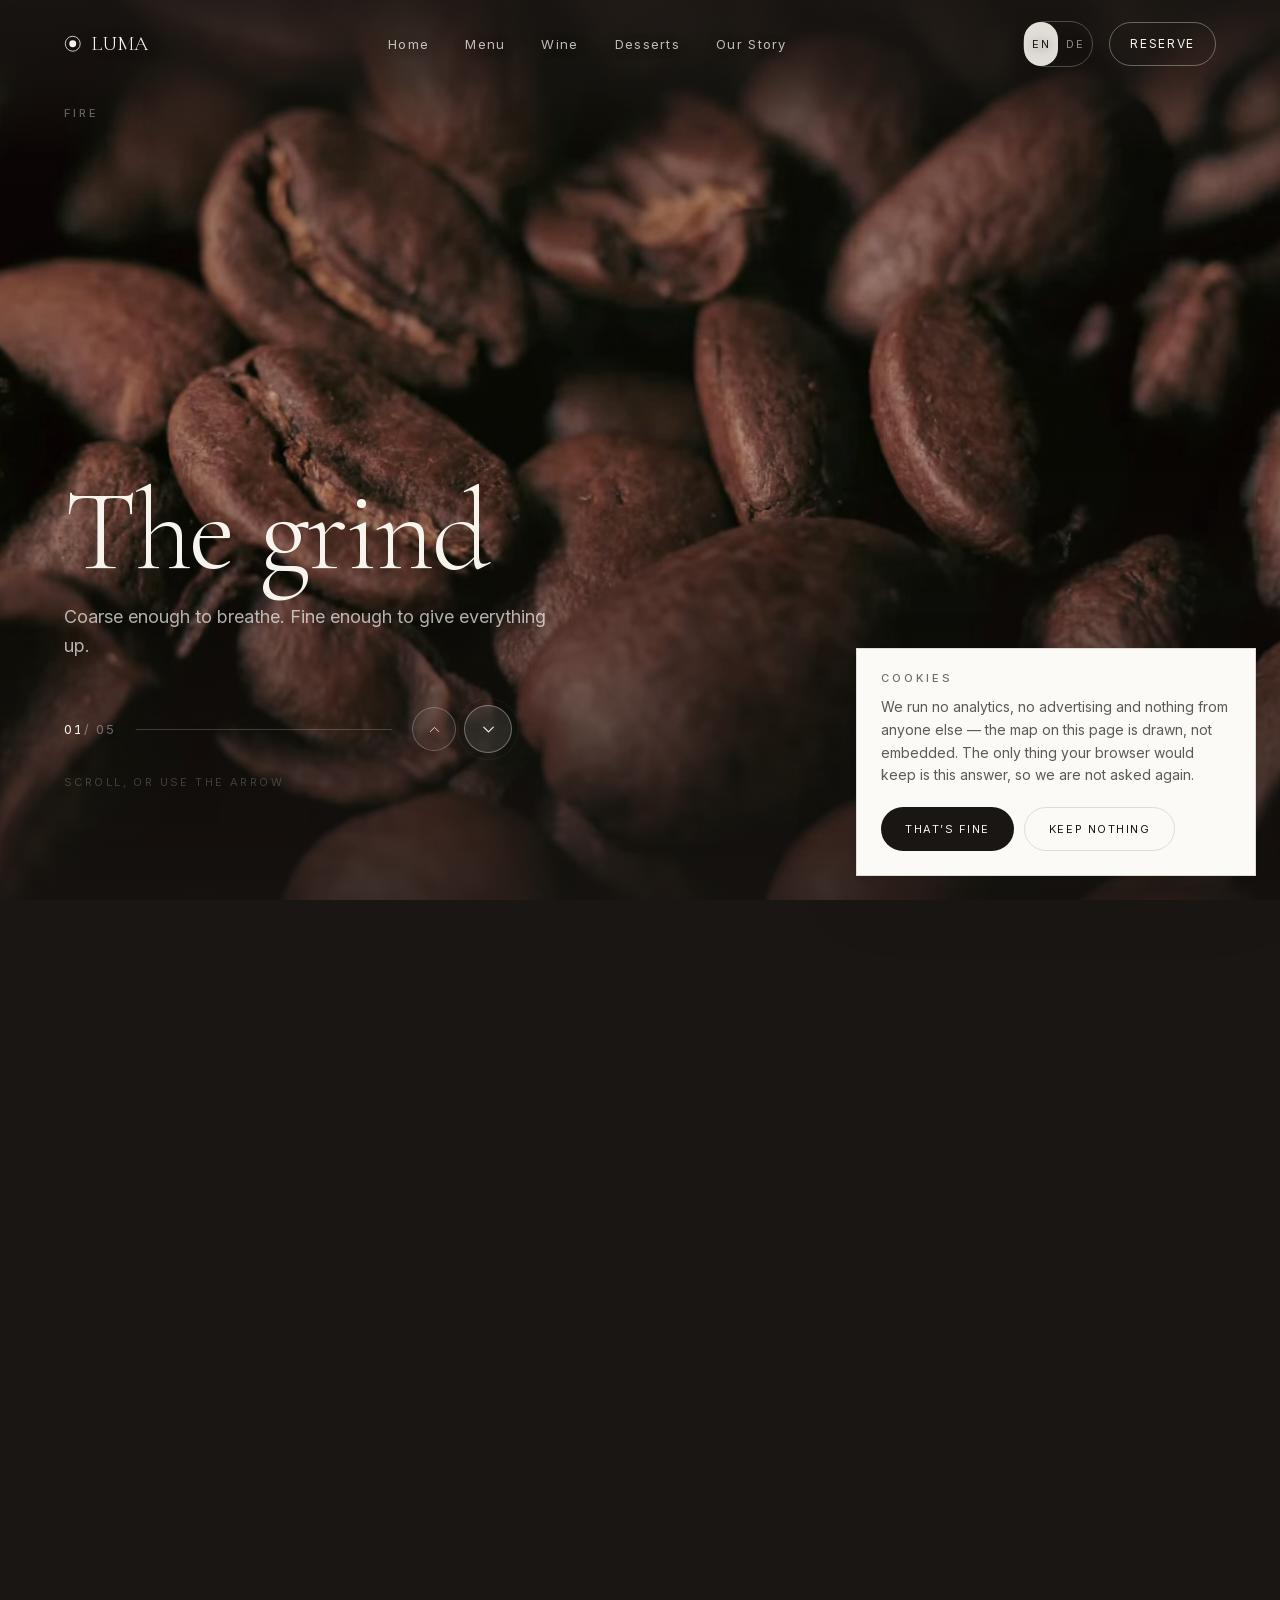
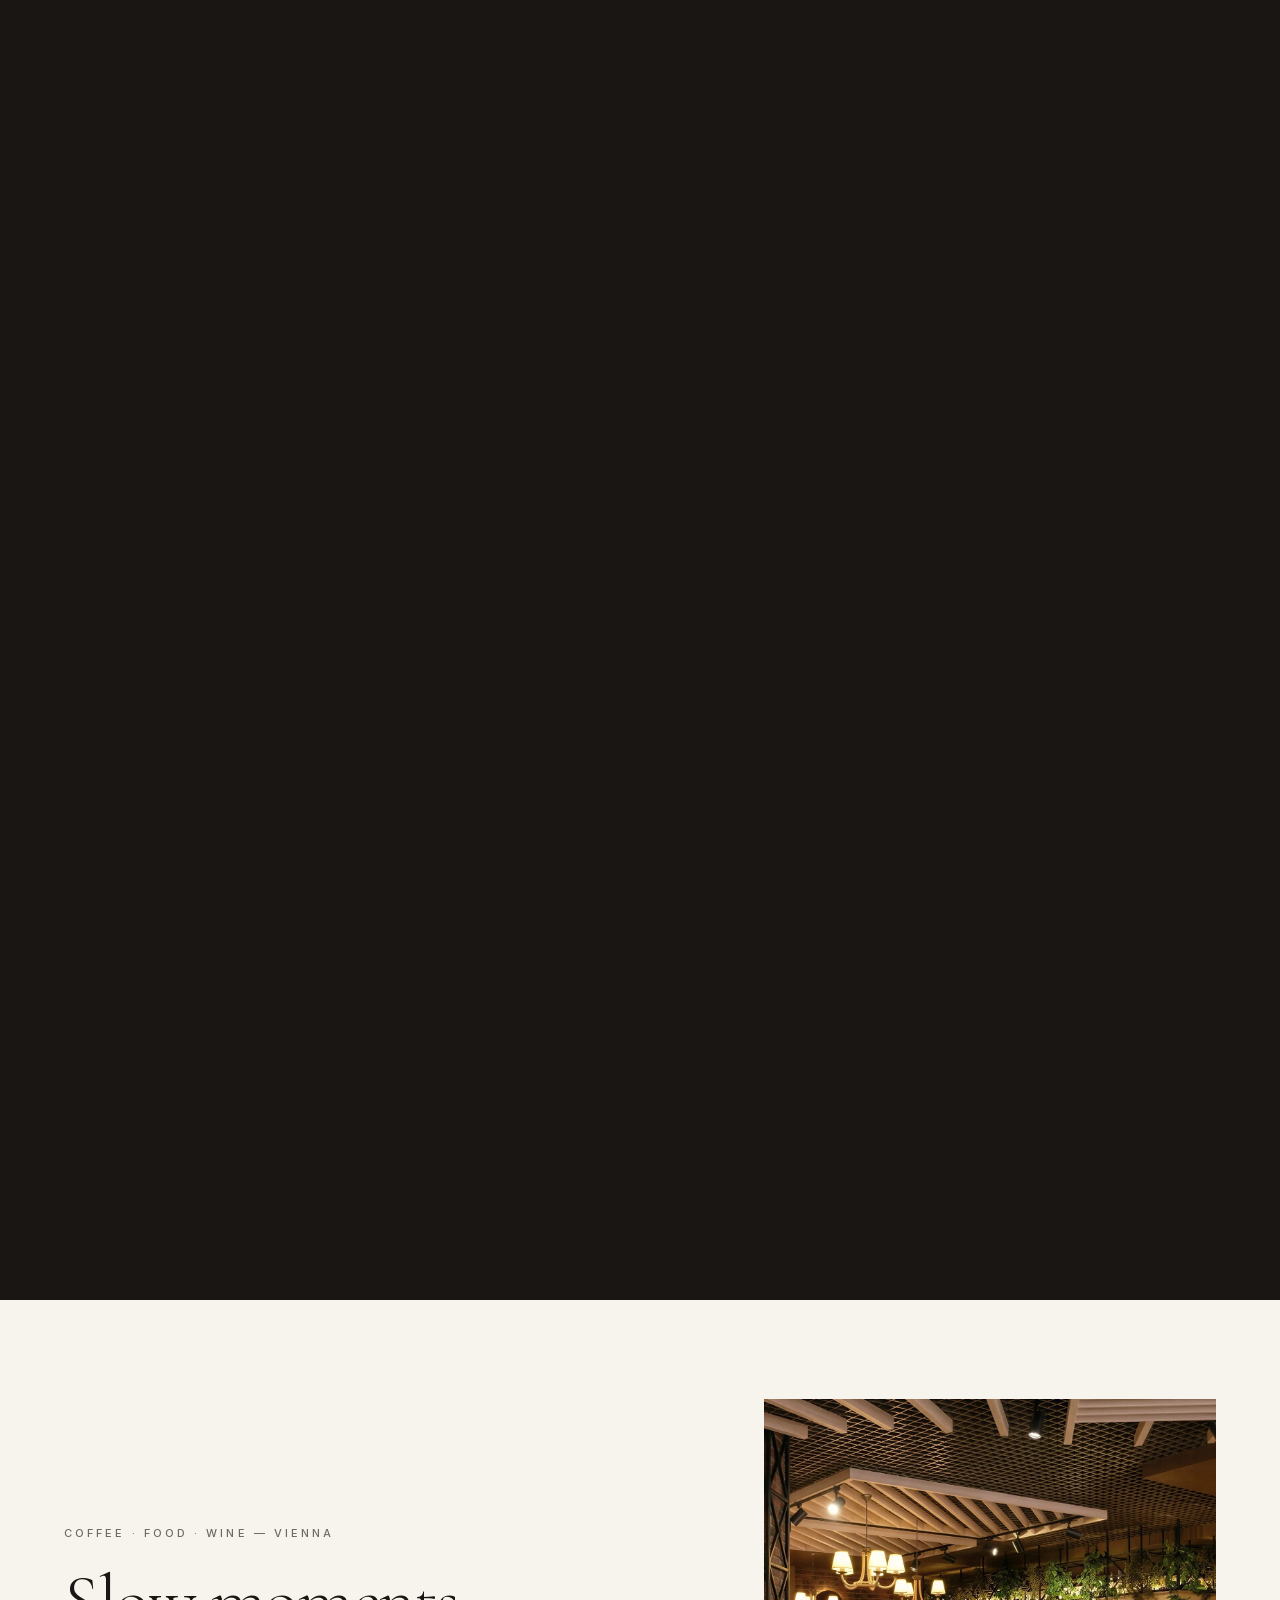
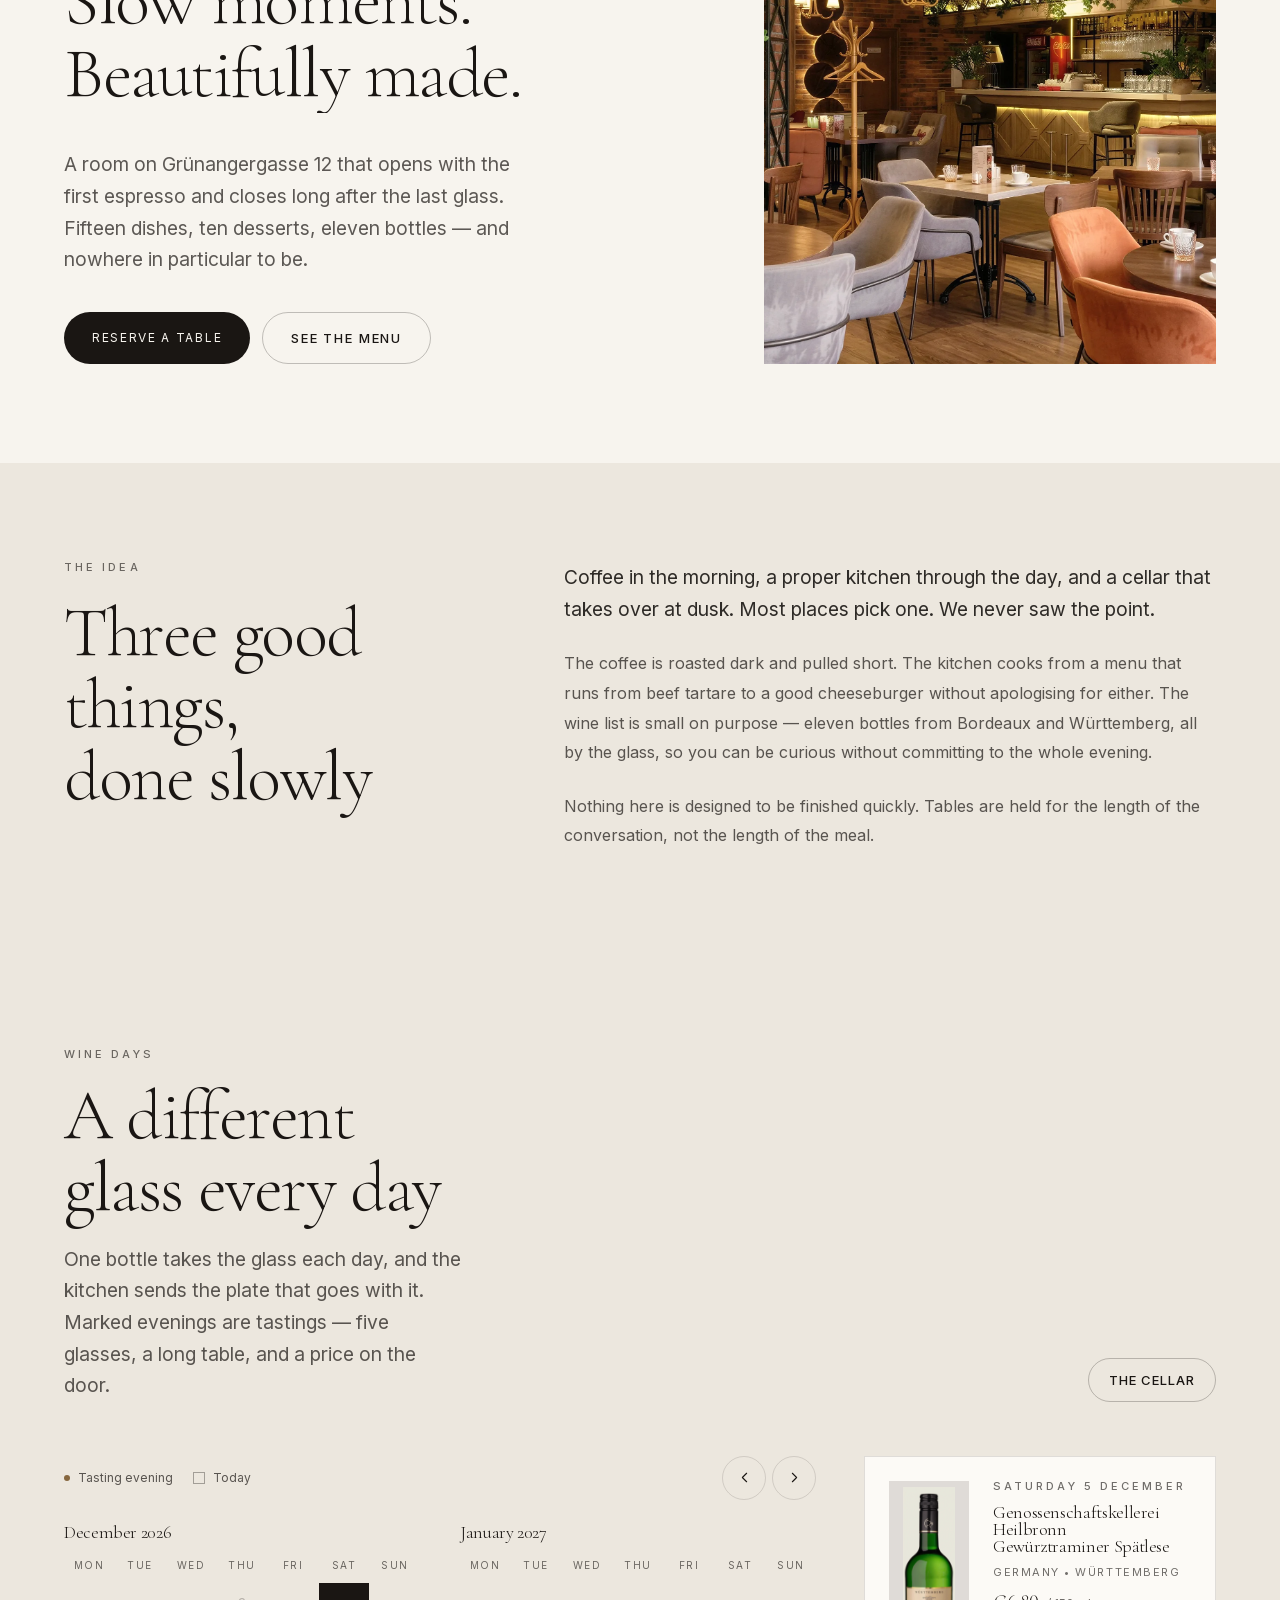
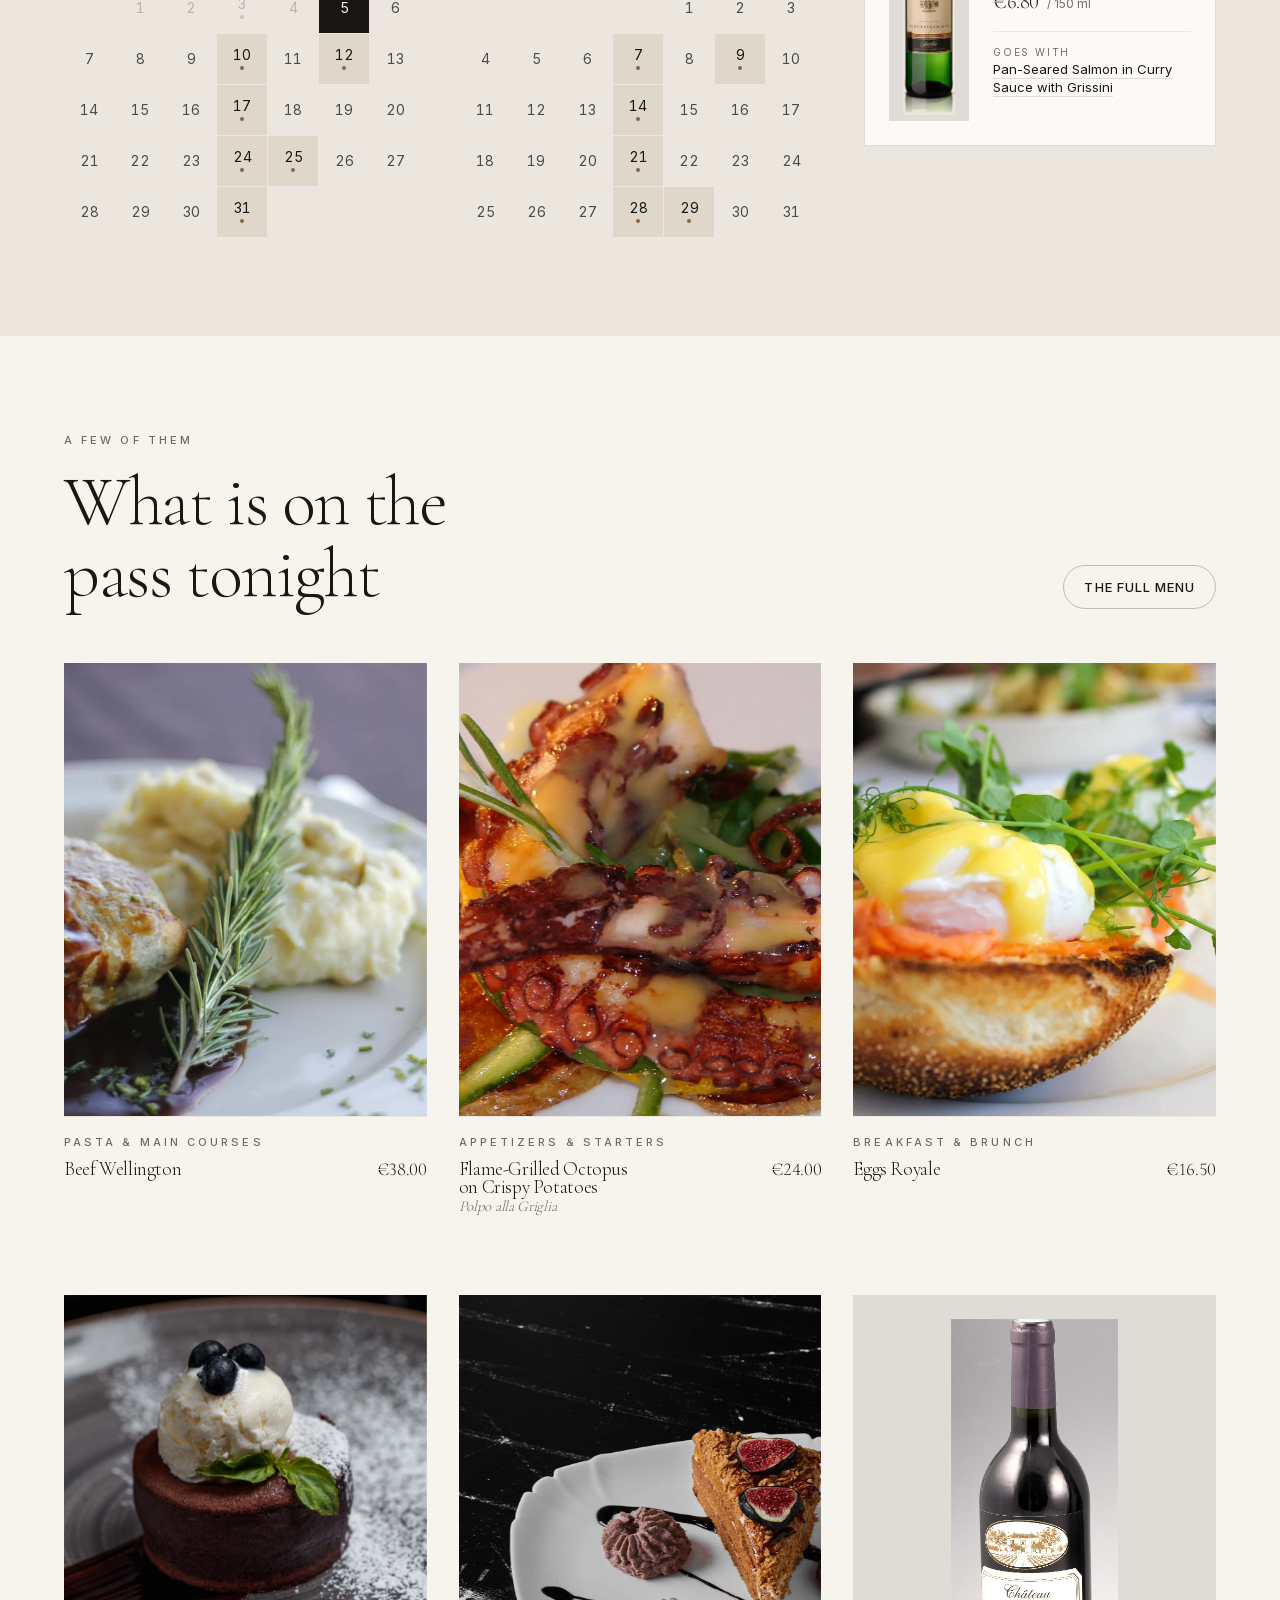
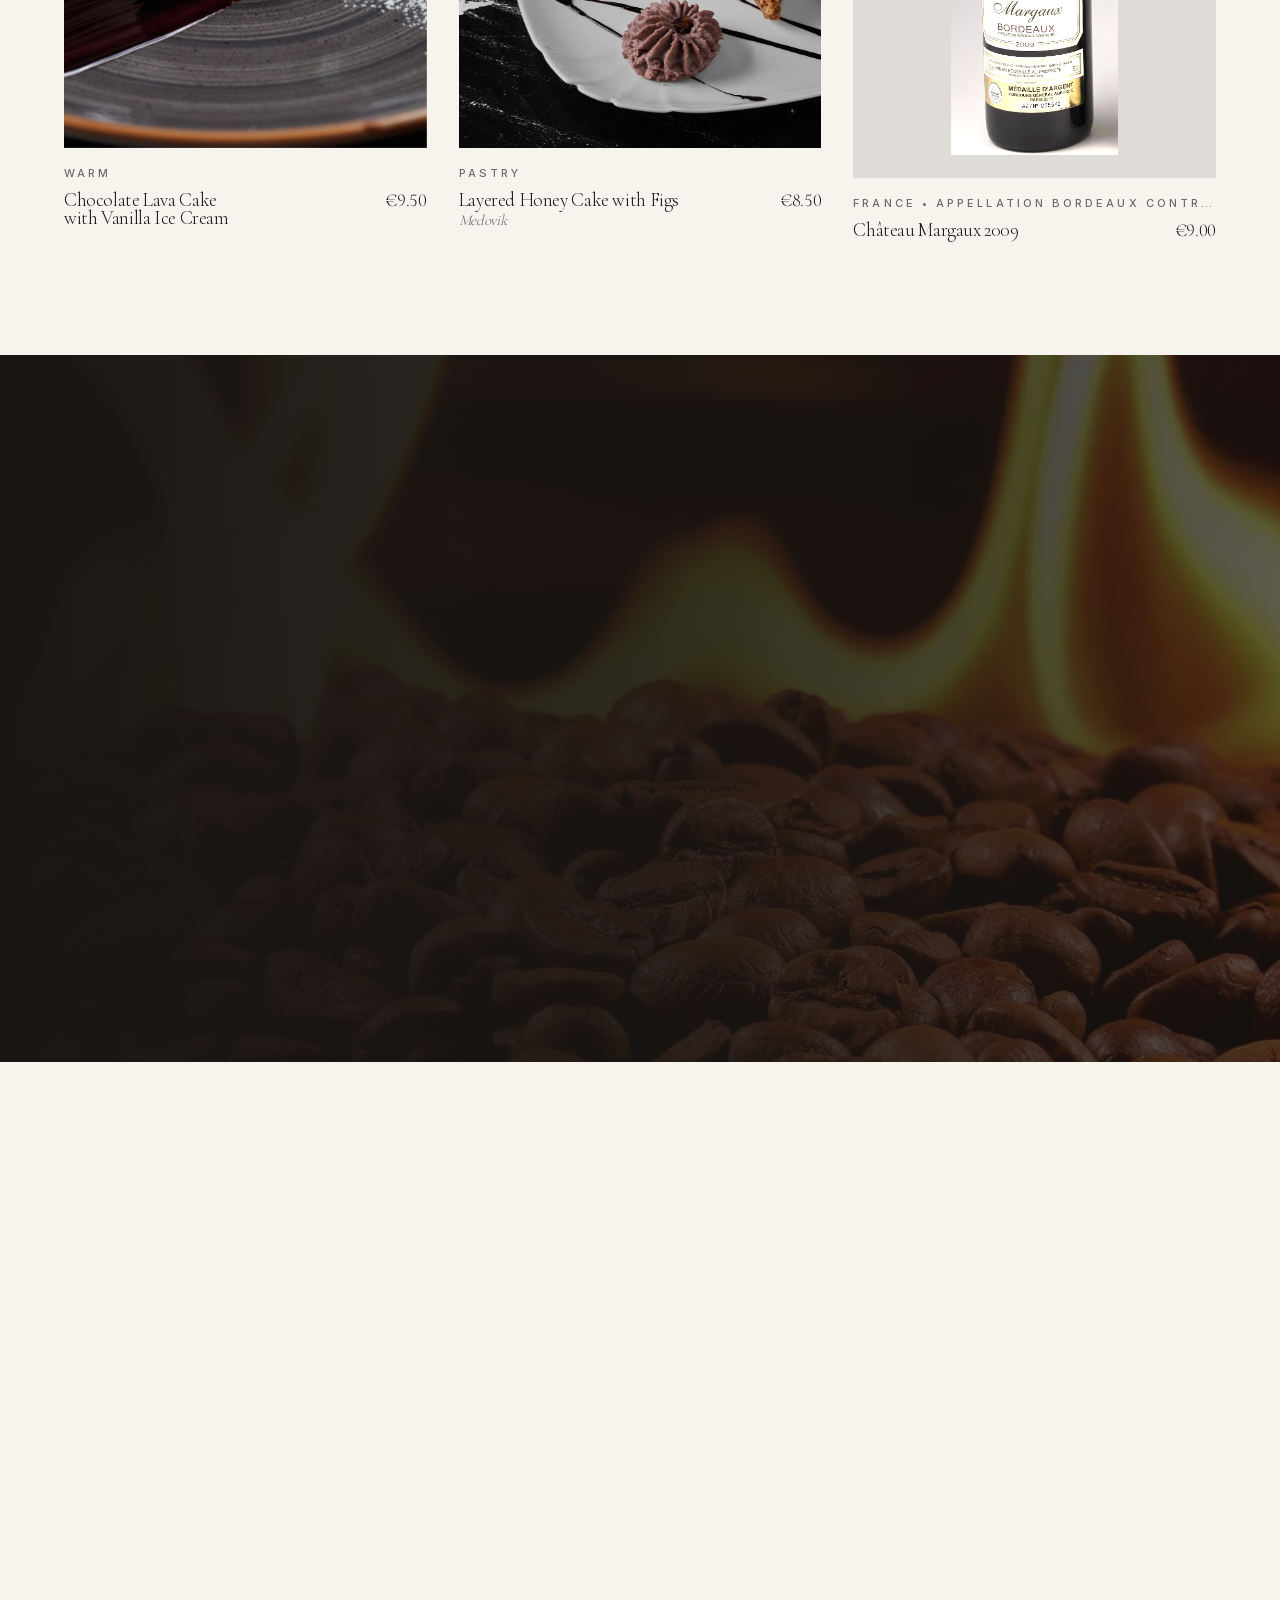
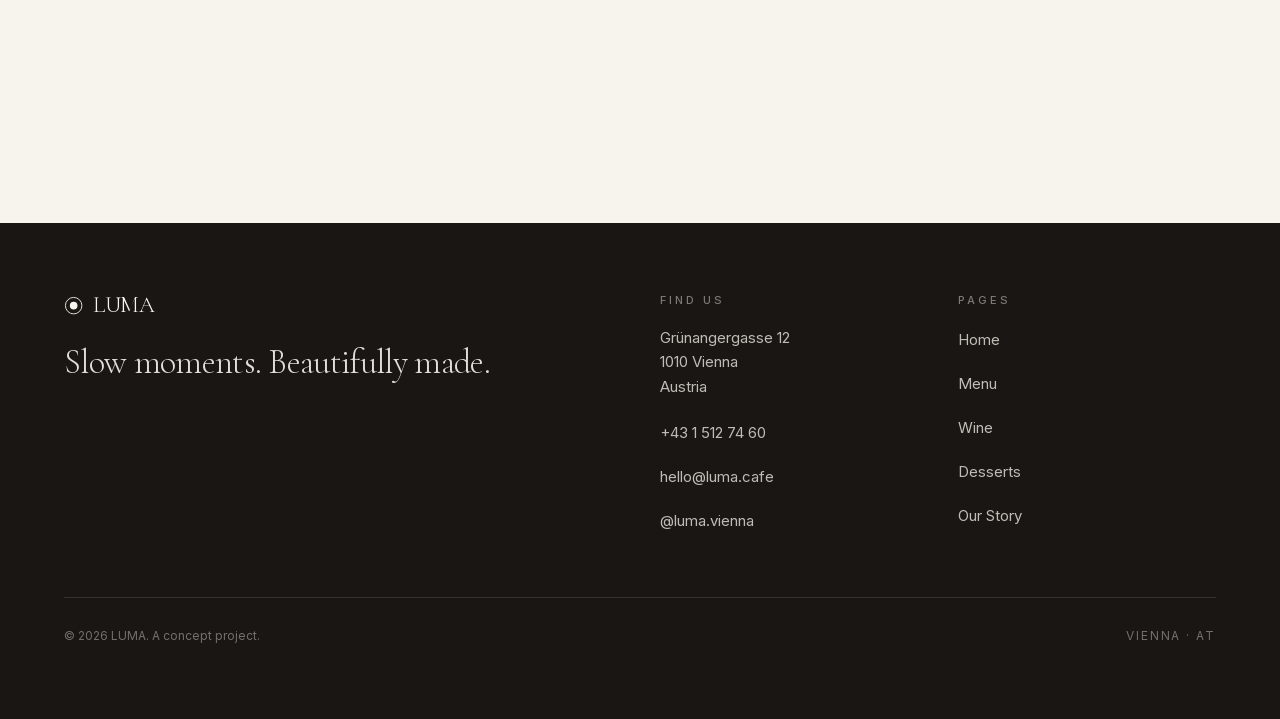
==== commit ae388f4c: "Fix client-side crash: never rewrite URLs inside the RSC payload The previous commit rewrote the sit" ====
--- a/en/index.html
+++ b/en/index.html
@@ -1 +1 @@
-<!DOCTYPE html><!--qNDkNVtqdWf23g2LTC23S--><html lang="en" class="__variable_5a3df4 __variable_37ef13"><head><meta charSet="utf-8"/><meta name="viewport" content="width=device-width, initial-scale=1, viewport-fit=cover"/><link rel="preload" href="/_next/static/media/7b89a4fd5e90ede0-s.p.woff2" as="font" crossorigin="" type="font/woff2"/><link rel="preload" href="/_next/static/media/e4af272ccee01ff0-s.p.woff2" as="font" crossorigin="" type="font/woff2"/><link rel="preload" as="image" href="/assets/videos/01-beans-poster.jpg"/><link rel="preload" as="image" href="/assets/interior/sit.webp"/><link rel="stylesheet" href="/_next/static/css/93346f34dd09237e.css" data-precedence="next"/><link rel="preload" as="script" fetchPriority="low" href="/_next/static/chunks/webpack-4986af30adf49d9c.js"/><script src="/_next/static/chunks/4bd1b696-c023c6e3521b1417.js" async=""></script><script src="/_next/static/chunks/493-e1542e39ad29304b.js" async=""></script><script src="/_next/static/chunks/main-app-eccb832766f73501.js" async=""></script><script src="/_next/static/chunks/619-ba102abea3e3d0e4.js" async=""></script><script src="/_next/static/chunks/193-39d0e36e19401b61.js" async=""></script><script src="/_next/static/chunks/356-335c699cd4cf7b7b.js" async=""></script><script src="/_next/static/chunks/917-f61daa62206565e7.js" async=""></script><script src="/_next/static/chunks/598-15c5febd90cbd93a.js" async=""></script><script src="/_next/static/chunks/381-6db9e55863828576.js" async=""></script><script src="/_next/static/chunks/123-2bc8b352fa08bd29.js" async=""></script><script src="/_next/static/chunks/303-306088474cd043d2.js" async=""></script><script src="/_next/static/chunks/app/%5Blocale%5D/page-8b7210c3ccefe9b7.js" async=""></script><script src="/_next/static/chunks/app/%5Blocale%5D/layout-a3d494e3f6dc635f.js" async=""></script><script src="/_next/static/chunks/app/%5Blocale%5D/not-found-98e4e90860218b45.js" async=""></script><meta name="next-size-adjust" content=""/><meta name="theme-color" content="#F7F4EE"/><meta name="color-scheme" content="light"/><title>LUMA — Slow moments. Beautifully made.</title><meta name="description" content="A café in Vienna for coffee, food and wine. Fifteen signature dishes, ten desserts and a curated cellar, served without hurry."/><meta name="application-name" content="LUMA"/><link rel="manifest" href="/manifest.webmanifest"/><meta name="robots" content="index, follow, max-image-preview:large"/><link rel="canonical" href="https://timkh376-beep.github.io/en/"/><link rel="alternate" hrefLang="en" href="https://timkh376-beep.github.io/en/"/><link rel="alternate" hrefLang="de" href="https://timkh376-beep.github.io/de/"/><meta name="format-detection" content="telephone=no"/><meta property="og:title" content="LUMA — Slow moments. Beautifully made."/><meta property="og:description" content="A café in Vienna for coffee, food and wine. Fifteen signature dishes, ten desserts and a curated cellar, served without hurry."/><meta property="og:url" content="https://timkh376-beep.github.io/en/"/><meta property="og:site_name" content="LUMA"/><meta property="og:locale" content="en_GB"/><meta property="og:image" content="https://timkh376-beep.github.io/assets/videos/05-pouring-poster.jpg"/><meta property="og:image:width" content="1920"/><meta property="og:image:height" content="1080"/><meta property="og:image:alt" content="LUMA — espresso extraction"/><meta property="og:type" content="website"/><meta name="twitter:card" content="summary_large_image"/><meta name="twitter:title" content="LUMA — Slow moments. Beautifully made."/><meta name="twitter:description" content="A café in Vienna for coffee, food and wine. Fifteen signature dishes, ten desserts and a curated cellar, served without hurry."/><meta name="twitter:image" content="https://timkh376-beep.github.io/assets/videos/05-pouring-poster.jpg"/><link rel="icon" href="/icon.svg?65dd569910992b0f" type="image/svg+xml" sizes="any"/><script src="/_next/static/chunks/polyfills-42372ed130431b0a.js" noModule=""></script></head><body><div hidden=""><!--$--><!--/$--></div><noscript><style>[style*="opacity:0"],[style*="opacity: 0"]{opacity:1!important;transform:none!important}</style></noscript><script type="application/ld+json">{"@context":"https://schema.org","@graph":[{"@type":"CafeOrCoffeeShop","@id":"https://timkh376-beep.github.io/#venue","name":"LUMA","slogan":"Slow moments. Beautifully made.","description":"A café in Vienna for coffee, food and wine. Fifteen signature dishes, ten desserts and a curated cellar, served without hurry.","url":"https://timkh376-beep.github.io/en","inLanguage":"en","image":["https://timkh376-beep.github.io/assets/interior/sit.webp","https://timkh376-beep.github.io/assets/videos/05-pouring-poster.jpg"],"servesCuisine":["Coffee","European","Mediterranean"],"priceRange":"€3.20–€38.00","address":{"@type":"PostalAddress","streetAddress":"Grünangergasse 12","postalCode":"1010","addressLocality":"Vienna","addressCountry":"AT"},"telephone":"+43 1 512 74 60","email":"hello@luma.cafe","openingHoursSpecification":[{"@type":"OpeningHoursSpecification","dayOfWeek":["Monday","Tuesday","Wednesday","Thursday"],"opens":"08:00","closes":"23:00"},{"@type":"OpeningHoursSpecification","dayOfWeek":["Friday"],"opens":"08:00","closes":"01:00"},{"@type":"OpeningHoursSpecification","dayOfWeek":["Saturday"],"opens":"09:00","closes":"01:00"},{"@type":"OpeningHoursSpecification","dayOfWeek":["Sunday"],"opens":"09:00","closes":"22:00"}],"hasMenu":{"@id":"https://timkh376-beep.github.io/en/menu#menu"}},{"@type":"Menu","@id":"https://timkh376-beep.github.io/en/menu#menu","name":"LUMA Menu","inLanguage":"en","hasMenuSection":[{"@type":"MenuSection","name":"Coffee","hasMenuItem":[{"@type":"MenuItem","name":"Espresso","description":"One shot, pulled short. The house blend, unaccompanied.","offers":{"@type":"Offer","price":"3.20","priceCurrency":"EUR"}},{"@type":"MenuItem","name":"Doppio","description":"Twice the coffee, the same amount of time. For the second half of the morning.","offers":{"@type":"Offer","price":"4.00","priceCurrency":"EUR"}},{"@type":"MenuItem","name":"Macchiato","description":"Espresso marked with a spoon of foam. Nothing more than that.","offers":{"@type":"Offer","price":"3.60","priceCurrency":"EUR"}},{"@type":"MenuItem","name":"Cortado","description":"Equal parts espresso and warm milk, served in glass.","offers":{"@type":"Offer","price":"4.20","priceCurrency":"EUR"}},{"@type":"MenuItem","name":"Cappuccino","description":"Steamed to a soft peak, dusted only if you ask.","offers":{"@type":"Offer","price":"4.60","priceCurrency":"EUR"}},{"@type":"MenuItem","name":"Flat White","description":"Double ristretto under thin, glossy microfoam.","offers":{"@type":"Offer","price":"4.80","priceCurrency":"EUR"}},{"@type":"MenuItem","name":"Latte","description":"Long, mild and forgiving. The one you drink slowly.","offers":{"@type":"Offer","price":"5.00","priceCurrency":"EUR"}},{"@type":"MenuItem","name":"Mocha","description":"Dark chocolate melted into the shot before the milk arrives.","offers":{"@type":"Offer","price":"5.60","priceCurrency":"EUR"}},{"@type":"MenuItem","name":"V60 Pour-Over","description":"Single origin, ground to order, four minutes at the counter. Ask what is open today.","offers":{"@type":"Offer","price":"5.50","priceCurrency":"EUR"}},{"@type":"MenuItem","name":"Chemex, for two","description":"Six hundred millilitres, two cups, one conversation.","offers":{"@type":"Offer","price":"9.50","priceCurrency":"EUR"}},{"@type":"MenuItem","name":"Cold Brew","description":"Eighteen hours in cold water. Sweet, low acid, no ice needed.","offers":{"@type":"Offer","price":"5.20","priceCurrency":"EUR"}},{"@type":"MenuItem","name":"Cold Brew Tonic","description":"Over tonic and a wide strip of orange peel. Summer, all year.","offers":{"@type":"Offer","price":"6.40","priceCurrency":"EUR"}},{"@type":"MenuItem","name":"Wiener Melange","description":"The Viennese one — mild coffee, hot milk, a cap of foam.","offers":{"@type":"Offer","price":"5.00","priceCurrency":"EUR"}},{"@type":"MenuItem","name":"Einspänner","description":"Double espresso under cold whipped cream, in glass. Drink it through the cream.","offers":{"@type":"Offer","price":"5.80","priceCurrency":"EUR"}},{"@type":"MenuItem","name":"Affogato","description":"Vanilla gelato, drowned at the table.","offers":{"@type":"Offer","price":"6.50","priceCurrency":"EUR"}},{"@type":"MenuItem","name":"Matcha Latte","description":"Ceremonial grade, whisked, barely sweetened. Good with the matcha cupcake.","offers":{"@type":"Offer","price":"5.40","priceCurrency":"EUR"}},{"@type":"MenuItem","name":"Hot Chocolate","description":"Seventy per cent, thick enough to coat the spoon.","offers":{"@type":"Offer","price":"5.20","priceCurrency":"EUR"}}]},{"@type":"MenuSection","name":"Appetizers & Starters","hasMenuItem":[{"@type":"MenuItem","name":"Classic Beef Tartare","description":"Originating in early 20th-century French bistros under the name Steak à la tartare, this dish refined nomadic raw-meat culinary legends into an elegant bistro classic.","offers":{"@type":"Offer","price":"18.50","priceCurrency":"EUR"}},{"@type":"MenuItem","name":"Fresh Arugula & Braided Cheese Salad","description":"A Mediterranean market-fresh tradition inspired by Southern Italian trattorias, combining peppery wild greens with soft, hand-pulled salted cheese.","offers":{"@type":"Offer","price":"14.00","priceCurrency":"EUR"}},{"@type":"MenuItem","name":"Flame-Grilled Octopus on Crispy Potatoes","description":"A celebrated coastal Mediterranean delicacy traditional to Greek tavernas and Italian seafood trattorias, where octopus is tenderized before being flame-grilled over open charcoal.","offers":{"@type":"Offer","price":"24.00","priceCurrency":"EUR"}}]},{"@type":"MenuSection","name":"Soups","hasMenuItem":[{"@type":"MenuItem","name":"Thai Pork & Noodle Soup","description":"Introduced to Thailand by Teochew Chinese immigrants in the 19th century, this soup adapted local Thai herbs and spices to become one of Southeast Asia's most beloved street foods.","offers":{"@type":"Offer","price":"15.50","priceCurrency":"EUR"}},{"@type":"MenuItem","name":"Creamy Velvet Chicken Soup","description":"A classic Caucasian and Eastern European poultry soup historically prepared as a restorative comfort dish using vinegar and egg yolks to thicken the broth without heavy cream.","offers":{"@type":"Offer","price":"13.50","priceCurrency":"EUR"}}]},{"@type":"MenuSection","name":"Breakfast & Brunch","hasMenuItem":[{"@type":"MenuItem","name":"Eggs Royale","description":"Developed in 20th-century high-end hotel dining rooms as a luxurious variation of New York’s traditional Eggs Benedict, swapping ham for premium smoked salmon.","offers":{"@type":"Offer","price":"16.50","priceCurrency":"EUR"}}]},{"@type":"MenuSection","name":"Pasta & Main Courses","hasMenuItem":[{"@type":"MenuItem","name":"Penne with Italian Sausage & Fresh Herbs","description":"A rustic trattoria staple originating in northern and central Italy. Short, ridged pasta shapes like penne were paired with savory local sausage meat (salsiccia) and olive oil to catch every bit of flavor in countryside kitchens.","offers":{"@type":"Offer","price":"19.50","priceCurrency":"EUR"}},{"@type":"MenuItem","name":"Beef Wellington","description":"Named after Arthur Wellesley, the 1st Duke of Wellington and victor of Waterloo. 19th-century British chefs wrapped his favorite roasted beef in crisp French puff pastry for royal banquets.","offers":{"@type":"Offer","price":"38.00","priceCurrency":"EUR"}},{"@type":"MenuItem","name":"Pan-Seared Salmon Fillet with White Asparagus & Red Caviar","description":"A staple of Scandinavian and French fine dining created to celebrate the brief spring white asparagus harvest by pairing it with wild salmon and luxury caviar.","offers":{"@type":"Offer","price":"29.50","priceCurrency":"EUR"}},{"@type":"MenuItem","name":"Pan-Seared Salmon in Curry Sauce with Grissini","description":"Emerging during the late 20th-century global fusion culinary movement, this modern plate pairs classic European fish-searing techniques with aromatic Asian curry spices and traditional Italian bakery accents.","offers":{"@type":"Offer","price":"27.00","priceCurrency":"EUR"}},{"@type":"MenuItem","name":"Char-Grilled Chicken Shish Kebab","description":"Rooted in ancient Middle Eastern campfire traditions where warriors grilled meat on swords over open flames, later perfected into an iconic staple of Ottoman cuisine.","offers":{"@type":"Offer","price":"21.00","priceCurrency":"EUR"}},{"@type":"MenuItem","name":"Pork Rib Souvlaki with Warm Pita","description":"Traces directly back to Ancient Greece, where meat cooked on skewers was called obeliskos and sold in ancient Athenian street markets.","offers":{"@type":"Offer","price":"22.50","priceCurrency":"EUR"}},{"@type":"MenuItem","name":"Grilled King Prawn Skewers","description":"A timeless Mediterranean seafood dish born in coastal fishing villages, where daily catches were grilled over charcoal and finished simply with citrus, sea salt, and paprika.","offers":{"@type":"Offer","price":"26.00","priceCurrency":"EUR"}},{"@type":"MenuItem","name":"Classic Cheeseburger with French Fries","description":"Evolved in early 20th-century America when German immigrants adapted Hamburg steaks into a portable sandwich, growing into an international culinary icon.","offers":{"@type":"Offer","price":"17.50","priceCurrency":"EUR"}}]},{"@type":"MenuSection","name":"Desserts","hasMenuItem":[{"@type":"MenuItem","name":"Deconstructed Strawberry Dessert with Vanilla Cream & Brioche","description":"A modern fine-dining reinterpretation of traditional European strawberry shortcake and British Eton Mess, artfully deconstructed in a bowl to combine contrasting textures of crisp toasted brioche, velvety cream, and fresh summer berries.","offers":{"@type":"Offer","price":"12.50","priceCurrency":"EUR"}},{"@type":"MenuItem","name":"Chocolate Berry Mousse Tart","description":"Tarts originated in medieval Europe as flat pastry bases. Fruit and mousse tarts evolved in France during the Renaissance, combining rich buttery crusts with delicate fruit purees.","offers":{"@type":"Offer","price":"8.50","priceCurrency":"EUR"}},{"@type":"MenuItem","name":"Layered Berry Cheesecake with Caramel Popcorn","description":"Early cheesecakes date back to ancient Greece. The modern cream-cheese version was popularized in New York in the 1920s, with contemporary chefs adding modern toppings like caramelized popcorn.","offers":{"@type":"Offer","price":"9.00","priceCurrency":"EUR"}},{"@type":"MenuItem","name":"Chocolate Lava Cake with Vanilla Ice Cream","description":"Popularized in New York by French chef Jean-Georges Vongerichten in 1987, who accidentally pulled a chocolate cake out of the oven early and discovered its warm liquid center.","offers":{"@type":"Offer","price":"9.50","priceCurrency":"EUR"}},{"@type":"MenuItem","name":"Raspberry Soufflé Mousse Cake","description":"Light soufflés and mousses were perfected in 18th-century France by chefs Vincent La Chapelle and Marie-Antoine Carême, who mastered incorporating whipped air into fruit creams.","offers":{"@type":"Offer","price":"8.00","priceCurrency":"EUR"}},{"@type":"MenuItem","name":"Matcha Cream Cupcake","description":"Cupcakes first appeared in American cookbooks in 1796. The fusion with Japanese matcha cream gained worldwide popularity in modern specialty bakeries during the 2000s.","offers":{"@type":"Offer","price":"5.50","priceCurrency":"EUR"}},{"@type":"MenuItem","name":"Raw Berry & Nut Bar","description":"Raw vegan desserts grew out of the mid-20th-century natural food movement, creating guilt-free sweets using cold-pressed nuts, fruit purees, and natural sweeteners instead of dairy or baked flour.","offers":{"@type":"Offer","price":"7.50","priceCurrency":"EUR"}},{"@type":"MenuItem","name":"Cape Gooseberry Meringue Cupcake","description":"Standard individual cup cakes developed in 19th-century America. Topping them with exotic fruits like South American physalis became a modern trend in high-end French-style patisseries.","offers":{"@type":"Offer","price":"6.00","priceCurrency":"EUR"}},{"@type":"MenuItem","name":"Molten Chocolate Fudge Cake with Berries","description":"A variation of the classic molten lava cake that became a worldwide sensation in 1980s fine dining, highlighting the contrast between warm melting chocolate and chilled cream.","offers":{"@type":"Offer","price":"9.50","priceCurrency":"EUR"}},{"@type":"MenuItem","name":"Layered Honey Cake with Figs","description":"Created in 19th-century Russia by a young imperial chef for Empress Elizabeth Alexeievna, who famously loved the delicate balance of thin honey pastry and tangy sour cream.","offers":{"@type":"Offer","price":"8.50","priceCurrency":"EUR"}},{"@type":"MenuItem","name":"Classic Fudgy Chocolate Brownies","description":"Invented in Chicago at the Palmer House Hotel for the 1893 World's Columbian Exposition, created at the request of Bertha Palmer for a portable, cake-like dessert for hotel guests.","offers":{"@type":"Offer","price":"7.00","priceCurrency":"EUR"}}]},{"@type":"MenuSection","name":"Wine","hasMenuItem":[{"@type":"MenuItem","name":"Château Gravières de la Madeleine 2004","description":"A classic aged Bordeaux blend dominated by Merlot and Cabernet Sauvignon. Features mature tannins, notes of ripe plum, forest floor, soft leather, and subtle oak accents.","offers":{"@type":"Offer","price":"7.50","priceCurrency":"EUR"}},{"@type":"MenuItem","name":"Château Maurine 2016","description":"An elegant dry red wine from the Médoc region. Intertwines aromas of blackcurrant, dark cherry, vanilla, and oak with a well-structured, warm spicy finish.","offers":{"@type":"Offer","price":"6.50","priceCurrency":"EUR"}},{"@type":"MenuItem","name":"Roc de Lussac 2005","description":"A Right Bank Bordeaux from a stellar vintage. Unfolds an aristocratic bouquet of candied dark berries, delicate spices, toast, and subtle smoke on a velvety palate.","offers":{"@type":"Offer","price":"8.50","priceCurrency":"EUR"}},{"@type":"MenuItem","name":"Château Taris 2007","description":"A traditional dry red wine distinguished by its light, harmonious character. Showcases subtle red fruit notes, dried herbs, and a restrained, clean finish.","offers":{"@type":"Offer","price":"5.80","priceCurrency":"EUR"}},{"@type":"MenuItem","name":"Maison Badet, Clément & Cᵒ Cuvée Prestige","description":"A prestigious house cuvée offering a soft, fruit-forward profile. Rich with aromas of ripe cherry, blackberry, and mild baking spices. Smooth and versatile.","offers":{"@type":"Offer","price":"5.20","priceCurrency":"EUR"}},{"@type":"MenuItem","name":"Château Margaux 2009","description":"Expressive aromas of ripe berries, vanilla, and cedar wood paired with refined, silky tannins.","offers":{"@type":"Offer","price":"9.00","priceCurrency":"EUR"}},{"@type":"MenuItem","name":"Fleiner Kirchenweinberg Samtrot Kabinett","description":"Crafted from the rare Samtrot grape (\"Velvet Red\"). Elegant Kabinett style offering a silky palate with notes of fresh raspberry, ripe cherry, and a plush texture.","offers":{"@type":"Offer","price":"6.20","priceCurrency":"EUR"}},{"@type":"MenuItem","name":"Genossenschaftskellerei Heilbronn Schwarzriesling Spätlese","description":"A soft, low-tannin red from Schwarzriesling — the Württemberg name for Pinot Meunier. Late-harvest ripeness brings gentle sour cherry, redcurrant and warm almond over a rounded, unhurried finish.","offers":{"@type":"Offer","price":"6.60","priceCurrency":"EUR"}},{"@type":"MenuItem","name":"Genossenschaftskellerei Heilbronn Muskateller","description":"A highly aromatic white wine revealing vibrant notes of nutmeg, white blossoms, peach, and tropical fruits. Crisp, remarkably fresh, and easy-drinking.","offers":{"@type":"Offer","price":"5.50","priceCurrency":"EUR"}},{"@type":"MenuItem","name":"Genossenschaftskellerei Heilbronn Gewürztraminer Spätlese","description":"A late-harvest (Spätlese) white wine with a lush, unmistakable bouquet of rose petals, lychee, exotic spices, and honey. Rich, fragrant, and slightly off-dry.","offers":{"@type":"Offer","price":"6.80","priceCurrency":"EUR"}},{"@type":"MenuItem","name":"Genossenschaftskellerei Heilbronn Riesling Beerenauslese","description":"An exclusive dessert wine made from hand-selected overripe Riesling berries. Deep golden color, vibrant acidity balancing rich honeyed sweetness, dried apricot, and candied lemon notes.","offers":{"@type":"Offer","price":"16.00","priceCurrency":"EUR"}}]}]}]}</script><a href="#main" class="sr-only focus:not-sr-only focus:fixed focus:left-4 focus:top-4 focus:z-[100] focus:rounded-full focus:bg-espresso focus:px-5 focus:py-3 focus:text-sm focus:text-ivory">Skip to content</a><header class="fixed inset-x-0 top-0 z-50 isolate border-b transition-[background-color,border-color,backdrop-filter,color] duration-500 border-transparent bg-transparent text-espresso" style="padding-top:env(safe-area-inset-top)"><div class="shell flex h-[var(--header-h)] items-center justify-between gap-6"><a aria-label="LUMA — Home" class="-ml-1 flex min-h-[44px] items-center px-1 transition-opacity duration-300 hover:opacity-70" href="/en/"><span class="inline-flex items-center gap-2.5 leading-none text-[0.95rem]"><svg viewBox="0 0 24 24" aria-hidden="true" class="h-[1.15em] w-[1.15em] shrink-0"><circle cx="12" cy="12" r="10.25" fill="none" stroke="currentColor" stroke-width="1.1"></circle><circle cx="12" cy="12" r="4.75" fill="currentColor"></circle></svg><span class="font-display text-[1.35em] tracking-[0.22em] font-normal">LUMA</span></span></a><nav aria-label="Primary" class="hidden lg:block"><ul class="flex items-center gap-9"><li><a class="group relative inline-flex min-h-[44px] items-center text-[0.8125rem] tracking-[0.1em] transition-colors duration-300 text-espresso/80 hover:text-espresso" href="/en/">Home<span class="absolute inset-x-0 bottom-2.5 h-px origin-left transition-transform duration-500 ease-[var(--ease-out)] bg-espresso scale-x-0 group-hover:scale-x-100"></span></a></li><li><a class="group relative inline-flex min-h-[44px] items-center text-[0.8125rem] tracking-[0.1em] transition-colors duration-300 text-espresso/80 hover:text-espresso" href="/en/menu/">Menu<span class="absolute inset-x-0 bottom-2.5 h-px origin-left transition-transform duration-500 ease-[var(--ease-out)] bg-espresso scale-x-0 group-hover:scale-x-100"></span></a></li><li><a class="group relative inline-flex min-h-[44px] items-center text-[0.8125rem] tracking-[0.1em] transition-colors duration-300 text-espresso/80 hover:text-espresso" href="/en/wine/">Wine<span class="absolute inset-x-0 bottom-2.5 h-px origin-left transition-transform duration-500 ease-[var(--ease-out)] bg-espresso scale-x-0 group-hover:scale-x-100"></span></a></li><li><a class="group relative inline-flex min-h-[44px] items-center text-[0.8125rem] tracking-[0.1em] transition-colors duration-300 text-espresso/80 hover:text-espresso" href="/en/desserts/">Desserts<span class="absolute inset-x-0 bottom-2.5 h-px origin-left transition-transform duration-500 ease-[var(--ease-out)] bg-espresso scale-x-0 group-hover:scale-x-100"></span></a></li><li><a class="group relative inline-flex min-h-[44px] items-center text-[0.8125rem] tracking-[0.1em] transition-colors duration-300 text-espresso/80 hover:text-espresso" href="/en/story/">Our Story<span class="absolute inset-x-0 bottom-2.5 h-px origin-left transition-transform duration-500 ease-[var(--ease-out)] bg-espresso scale-x-0 group-hover:scale-x-100"></span></a></li></ul></nav><div class="flex items-center gap-2 sm:gap-4"><div class="flex items-center rounded-full border transition-colors duration-500 border-line"><a hrefLang="en" aria-current="true" aria-label="English" class="flex min-h-[44px] min-w-[2.75rem] items-center justify-center rounded-full px-2 text-[0.6875rem] tracking-[0.14em] transition-colors duration-300 bg-espresso text-ivory" href="/en/">EN</a><a hrefLang="de" aria-label="Deutsch" class="flex min-h-[44px] min-w-[2.75rem] items-center justify-center rounded-full px-2 text-[0.6875rem] tracking-[0.14em] transition-colors duration-300 text-faint hover:text-espresso" href="/de/">DE</a></div><button type="button" class="hidden min-h-[44px] items-center rounded-full border px-5 text-[0.75rem] uppercase tracking-[0.14em] transition-colors duration-300 sm:inline-flex border-espresso/25 text-espresso hover:border-espresso hover:bg-espresso hover:text-ivory">Reserve</button><button type="button" aria-label="Menu" aria-expanded="false" class="-mr-2 flex h-11 w-11 items-center justify-center lg:hidden text-espresso"><svg xmlns="http://www.w3.org/2000/svg" width="20" height="20" viewBox="0 0 24 24" fill="none" stroke="currentColor" stroke-width="1.4" stroke-linecap="round" stroke-linejoin="round" class="lucide lucide-menu" aria-hidden="true"><path d="M4 5h16"></path><path d="M4 12h16"></path><path d="M4 19h16"></path></svg></button></div></div></header><main id="main"><section aria-label="How the coffee is made" class="relative bg-espresso" style="height:500svh"><div data-dark="true" class="sticky top-0 h-[100svh] w-full overflow-hidden"><div class="absolute inset-0 transition-opacity duration-[600ms] ease-linear" style="opacity:1" aria-hidden="false"><img alt="" decoding="async" data-nimg="fill" class="object-cover" style="position:absolute;height:100%;width:100%;left:0;top:0;right:0;bottom:0;color:transparent" src="/assets/videos/01-beans-poster.jpg"/><video muted="" loop="" playsInline="" preload="none" disablePictureInPicture="" tabindex="-1" aria-hidden="true" poster="/assets/videos/01-beans-poster.jpg" class="absolute inset-0 h-full w-full object-cover transition-opacity duration-500 ease-linear" style="opacity:0"><source src="/assets/videos/01-beans-1080.webm" type="video/webm" media="(min-width: 768px)"/><source src="/assets/videos/01-beans-1080.mp4" type="video/mp4" media="(min-width: 768px)"/><source src="/assets/videos/01-beans-720.mp4" type="video/mp4"/></video></div><div class="absolute inset-0 transition-opacity duration-[600ms] ease-linear" style="opacity:0" aria-hidden="true"><img alt="" loading="lazy" decoding="async" data-nimg="fill" class="object-cover" style="position:absolute;height:100%;width:100%;left:0;top:0;right:0;bottom:0;color:transparent" src="/assets/videos/02-roasting-poster.jpg"/><video muted="" loop="" playsInline="" preload="none" disablePictureInPicture="" tabindex="-1" aria-hidden="true" poster="/assets/videos/02-roasting-poster.jpg" class="absolute inset-0 h-full w-full object-cover transition-opacity duration-500 ease-linear" style="opacity:0"><source src="/assets/videos/02-roasting-1080.webm" type="video/webm" media="(min-width: 768px)"/><source src="/assets/videos/02-roasting-1080.mp4" type="video/mp4" media="(min-width: 768px)"/><source src="/assets/videos/02-roasting-720.mp4" type="video/mp4"/></video></div><div class="absolute inset-0 transition-opacity duration-[600ms] ease-linear" style="opacity:0" aria-hidden="true"></div><div class="absolute inset-0 transition-opacity duration-[600ms] ease-linear" style="opacity:0" aria-hidden="true"></div><div class="absolute inset-0 transition-opacity duration-[600ms] ease-linear" style="opacity:0" aria-hidden="true"></div><div class="pointer-events-none absolute inset-0 bg-gradient-to-t from-espresso/78 via-espresso/8 to-espresso/30"></div><div class="pointer-events-none absolute inset-0 flex flex-col justify-between py-[clamp(5.5rem,12vh,8rem)] text-ivory"><div class="shell"><p class="t-eyebrow text-ivory/55" style="opacity:0;transform:translateY(8px)">Origin</p></div><div class="shell"><div style="opacity:0;transform:translateY(26px)"><h2 class="font-display t-display mb-4 max-w-[14ch]">The bean</h2><p class="max-w-[44ch] text-[clamp(0.9375rem,1.6vw,1.125rem)] leading-relaxed text-ivory/70">Everything begins with something small enough to hold in one hand.</p></div><div class="pointer-events-auto mt-[clamp(2rem,5vh,3.5rem)] flex items-center gap-5"><p class="t-num flex items-baseline gap-1 text-[0.8125rem] tracking-[0.16em] text-ivory/70"><span class="relative inline-block w-[2ch] overflow-hidden text-ivory"><span class="inline-block" style="transform:none">01</span></span><span class="text-ivory/40">/ <!-- -->05</span></p><div class="h-px flex-1 max-w-[16rem] bg-ivory/20"><div class="h-full origin-left bg-ivory/70" style="transform:scaleX(0)"></div></div><div class="flex shrink-0 items-center gap-2"><button type="button" disabled="" aria-label="Previous step" class="flex h-11 w-11 items-center justify-center rounded-full border border-ivory/25 bg-ivory/5 text-ivory/80 backdrop-blur-[2px] transition-all duration-300 hover:border-ivory/60 hover:bg-ivory/15 hover:text-ivory disabled:pointer-events-none disabled:opacity-25"><svg xmlns="http://www.w3.org/2000/svg" width="17" height="17" viewBox="0 0 24 24" fill="none" stroke="currentColor" stroke-width="1.4" stroke-linecap="round" stroke-linejoin="round" class="lucide lucide-chevron-up" aria-hidden="true"><path d="m18 15-6-6-6 6"></path></svg></button><button type="button" aria-label="Next step" class="group relative flex h-12 w-12 items-center justify-center rounded-full border border-ivory/35 bg-ivory/10 text-ivory backdrop-blur-[2px] transition-all duration-300 hover:border-ivory/70 hover:bg-ivory/20"><span aria-hidden="true" class="absolute inset-0 rounded-full border border-ivory/40"></span><svg xmlns="http://www.w3.org/2000/svg" width="19" height="19" viewBox="0 0 24 24" fill="none" stroke="currentColor" stroke-width="1.4" stroke-linecap="round" stroke-linejoin="round" class="lucide lucide-chevron-down transition-transform duration-300 group-hover:translate-y-0.5" aria-hidden="true"><path d="m6 9 6 6 6-6"></path></svg></button></div></div><p class="mt-5 text-[0.6875rem] uppercase tracking-[0.22em] text-ivory/45" style="opacity:0">Scroll, or use the arrow</p></div></div><p class="sr-only">LUMA<!-- -->: <!-- -->The bean, The roast, The grind, The press, The cup<!-- -->.</p></div></section><section class="section relative overflow-hidden bg-ivory pt-[clamp(5rem,12vh,8rem)]"><div class="shell"><div class="grid items-end gap-x-12 gap-y-[clamp(3rem,7vh,5rem)] lg:grid-cols-12"><div class="lg:col-span-7"><div style="opacity:0"><p class="t-eyebrow text-faint mb-7">Coffee · Food · Wine<!-- --> — <!-- -->Vienna</p></div><h1 class="font-display text-espresso text-[clamp(2.5rem,5.6vw,5.25rem)] leading-[0.98] tracking-[-0.02em]"><span class="block overflow-hidden pb-[0.08em]"><span class="block" style="transform:translateY(110%)">Slow moments.</span></span><span class="block overflow-hidden pb-[0.08em]"><span class="block" style="transform:translateY(110%)">Beautifully made.</span></span></h1><div class="mt-[clamp(2rem,4vh,3rem)] max-w-[46ch]" style="opacity:0;transform:translateY(20px)"><p class="t-lead text-muted">A room on Grünangergasse 12 that opens with the first espresso and closes long after the last glass. Fifteen dishes, ten desserts, eleven bottles — and nowhere in particular to be.</p><div class="mt-9 flex flex-wrap items-center gap-3"><button type="button" class="inline-flex min-h-[52px] items-center justify-center rounded-full bg-espresso px-7 text-[0.75rem] uppercase tracking-[0.14em] text-ivory transition-colors duration-300 hover:bg-coffee">Reserve a table</button><a class="inline-flex items-center justify-center gap-2 rounded-full font-sans font-medium transition-[background-color,color,border-color,transform] duration-300 ease-[var(--ease-out)] active:scale-[0.985] disabled:pointer-events-none disabled:opacity-40 min-h-[52px] px-7 text-[0.8125rem] tracking-[0.14em] uppercase border border-espresso/25 text-espresso hover:border-espresso hover:bg-espresso hover:text-ivory" href="/en/menu/">See the menu</a></div></div></div><div class="relative aspect-[4/5] w-full overflow-hidden bg-ivory-deep lg:col-span-5" style="opacity:0;transform:scale(1.05)"><img alt="The dining room at LUMA, tables laid under brass light" decoding="async" data-nimg="fill" class="object-cover" style="position:absolute;height:100%;width:100%;left:0;top:0;right:0;bottom:0;object-position:50% 45%;color:transparent;background-size:cover;background-position:50% 45%;background-repeat:no-repeat;background-image:url(&quot;data:image/svg+xml;charset=utf-8,%3Csvg xmlns=&#x27;http://www.w3.org/2000/svg&#x27; %3E%3Cfilter id=&#x27;b&#x27; color-interpolation-filters=&#x27;sRGB&#x27;%3E%3CfeGaussianBlur stdDeviation=&#x27;20&#x27;/%3E%3CfeColorMatrix values=&#x27;1 0 0 0 0 0 1 0 0 0 0 0 1 0 0 0 0 0 100 -1&#x27; result=&#x27;s&#x27;/%3E%3CfeFlood x=&#x27;0&#x27; y=&#x27;0&#x27; width=&#x27;100%25&#x27; height=&#x27;100%25&#x27;/%3E%3CfeComposite operator=&#x27;out&#x27; in=&#x27;s&#x27;/%3E%3CfeComposite in2=&#x27;SourceGraphic&#x27;/%3E%3CfeGaussianBlur stdDeviation=&#x27;20&#x27;/%3E%3C/filter%3E%3Cimage width=&#x27;100%25&#x27; height=&#x27;100%25&#x27; x=&#x27;0&#x27; y=&#x27;0&#x27; preserveAspectRatio=&#x27;none&#x27; style=&#x27;filter: url(%23b);&#x27; href=&#x27;[data-uri]&#x27;/%3E%3C/svg%3E&quot;)" src="/assets/interior/sit.webp"/></div></div></div></section><section aria-labelledby="about-title" class="section bg-ivory-deep"><div class="shell"><div class="grid gap-x-12 gap-y-10 lg:grid-cols-12"><div class="lg:col-span-4"><div style="opacity:0;transform:translateY(24px)"><p class="t-eyebrow text-faint mb-6">The idea</p><h2 id="about-title" class="font-display t-h1 text-balance">Three good things, done slowly</h2></div></div><div class="lg:col-span-7 lg:col-start-6"><div style="opacity:0;transform:translateY(24px)"><p class="t-lead mb-6 text-espresso/90">Coffee in the morning, a proper kitchen through the day, and a cellar that takes over at dusk. Most places pick one. We never saw the point.</p><p class="mb-6 leading-[1.85] text-muted">The coffee is roasted dark and pulled short. The kitchen cooks from a menu that runs from beef tartare to a good cheeseburger without apologising for either. The wine list is small on purpose — eleven bottles from Bordeaux and Württemberg, all by the glass, so you can be curious without committing to the whole evening.</p><p class="leading-[1.85] text-muted">Nothing here is designed to be finished quickly. Tables are held for the length of the conversation, not the length of the meal.</p></div></div></div></div></section><section aria-labelledby="days-title" class="section bg-ivory-deep"><div class="shell"><div class="mb-[clamp(2.5rem,6vh,4rem)] flex flex-wrap items-end justify-between gap-6" style="opacity:0;transform:translateY(24px)"><div class="max-w-[40ch]"><p class="t-eyebrow text-faint mb-5">Wine days</p><h2 id="days-title" class="font-display t-h1 text-balance">A different glass every day</h2><p class="mt-5 t-lead text-muted">One bottle takes the glass each day, and the kitchen sends the plate that goes with it. Marked evenings are tastings — five glasses, a long table, and a price on the door.</p></div><a class="inline-flex items-center justify-center gap-2 rounded-full font-sans font-medium transition-[background-color,color,border-color,transform] duration-300 ease-[var(--ease-out)] active:scale-[0.985] disabled:pointer-events-none disabled:opacity-40 min-h-[44px] px-5 text-[0.8125rem] tracking-[0.08em] uppercase border border-espresso/25 text-espresso hover:border-espresso hover:bg-espresso hover:text-ivory" href="/en/wine/">The cellar</a></div><div class="grid gap-x-12 gap-y-10 lg:grid-cols-12"><div class="lg:col-span-8"><div class="mb-6 flex items-center justify-between gap-4"><div class="flex items-center gap-5 text-[0.75rem] text-muted"><span class="flex items-center gap-2"><span class="h-1.5 w-1.5 rounded-full bg-accent" aria-hidden="true"></span>Tasting evening</span><span class="hidden items-center gap-2 sm:flex"><span class="h-3 w-3 ring-1 ring-inset ring-espresso/35" aria-hidden="true"></span>Today</span></div><div class="flex gap-1.5"><button type="button" aria-label="Earlier months" class="flex h-11 w-11 items-center justify-center rounded-full border border-line text-espresso transition-colors hover:border-espresso"><svg xmlns="http://www.w3.org/2000/svg" width="17" height="17" viewBox="0 0 24 24" fill="none" stroke="currentColor" stroke-width="1.5" stroke-linecap="round" stroke-linejoin="round" class="lucide lucide-chevron-left" aria-hidden="true"><path d="m15 18-6-6 6-6"></path></svg></button><button type="button" aria-label="Later months" class="flex h-11 w-11 items-center justify-center rounded-full border border-line text-espresso transition-colors hover:border-espresso"><svg xmlns="http://www.w3.org/2000/svg" width="17" height="17" viewBox="0 0 24 24" fill="none" stroke="currentColor" stroke-width="1.5" stroke-linecap="round" stroke-linejoin="round" class="lucide lucide-chevron-right" aria-hidden="true"><path d="m9 18 6-6-6-6"></path></svg></button></div></div><div class="grid gap-x-10 gap-y-9 sm:grid-cols-2"><div><p class="mb-4 font-display text-[1.125rem] text-espresso">September 2026</p><div class="grid grid-cols-7 gap-px" role="grid" aria-label="September 2026"><div class="pb-2 text-center text-[0.625rem] uppercase tracking-[0.14em] text-faint">Mon</div><div class="pb-2 text-center text-[0.625rem] uppercase tracking-[0.14em] text-faint">Tue</div><div class="pb-2 text-center text-[0.625rem] uppercase tracking-[0.14em] text-faint">Wed</div><div class="pb-2 text-center text-[0.625rem] uppercase tracking-[0.14em] text-faint">Thu</div><div class="pb-2 text-center text-[0.625rem] uppercase tracking-[0.14em] text-faint">Fri</div><div class="pb-2 text-center text-[0.625rem] uppercase tracking-[0.14em] text-faint">Sat</div><div class="pb-2 text-center text-[0.625rem] uppercase tracking-[0.14em] text-faint">Sun</div><div aria-hidden="true"></div><button type="button" aria-pressed="false" aria-label="1 September — Château Maurine 2016" class="group relative flex aspect-square min-h-[44px] flex-col items-center justify-center text-[0.875rem] transition-colors duration-300 text-espresso/75 hover:bg-ivory-deep hover:text-espresso"><span class="t-num leading-none">1</span></button><button type="button" aria-pressed="false" aria-label="2 September — Roc de Lussac 2005" class="group relative flex aspect-square min-h-[44px] flex-col items-center justify-center text-[0.875rem] transition-colors duration-300 text-espresso/75 hover:bg-ivory-deep hover:text-espresso"><span class="t-num leading-none">2</span></button><button type="button" aria-pressed="false" title="Tasting Night — €30.00, 19:00" aria-label="3 September — Tasting Night, €30.00" class="group relative flex aspect-square min-h-[44px] flex-col items-center justify-center text-[0.875rem] transition-colors duration-300 bg-accent/12 text-espresso hover:bg-accent/22"><span class="t-num leading-none">3</span><span aria-hidden="true" class="mt-1 h-1 w-1 rounded-full bg-accent"></span><span class="pointer-events-none absolute bottom-[calc(100%+6px)] left-1/2 z-20 hidden w-max max-w-[13rem] -translate-x-1/2 rounded-[2px] bg-espresso px-3 py-2 text-left text-[0.6875rem] leading-snug text-ivory opacity-0 shadow-lift transition-opacity duration-200 group-hover:opacity-100 group-focus-visible:opacity-100 lg:block"><span class="block font-medium">Tasting Night</span><span class="block text-ivory/65">19:00<!-- --> · <!-- -->€30.00<!-- --> entry</span></span></button><button type="button" aria-pressed="false" aria-label="4 September — Maison Badet, Clément &amp; Cᵒ Cuvée Prestige" class="group relative flex aspect-square min-h-[44px] flex-col items-center justify-center text-[0.875rem] transition-colors duration-300 text-espresso/75 hover:bg-ivory-deep hover:text-espresso"><span class="t-num leading-none">4</span></button><button type="button" aria-pressed="false" aria-label="5 September — Château Margaux 2009" class="group relative flex aspect-square min-h-[44px] flex-col items-center justify-center text-[0.875rem] transition-colors duration-300 text-espresso/75 hover:bg-ivory-deep hover:text-espresso"><span class="t-num leading-none">5</span></button><button type="button" aria-pressed="false" aria-label="6 September — Fleiner Kirchenweinberg Samtrot Kabinett" class="group relative flex aspect-square min-h-[44px] flex-col items-center justify-center text-[0.875rem] transition-colors duration-300 text-espresso/75 hover:bg-ivory-deep hover:text-espresso"><span class="t-num leading-none">6</span></button><button type="button" aria-pressed="false" aria-label="7 September — Genossenschaftskellerei Heilbronn Schwarzriesling Spätlese" class="group relative flex aspect-square min-h-[44px] flex-col items-center justify-center text-[0.875rem] transition-colors duration-300 text-espresso/75 hover:bg-ivory-deep hover:text-espresso"><span class="t-num leading-none">7</span></button><button type="button" aria-pressed="false" aria-label="8 September — Genossenschaftskellerei Heilbronn Muskateller" class="group relative flex aspect-square min-h-[44px] flex-col items-center justify-center text-[0.875rem] transition-colors duration-300 text-espresso/75 hover:bg-ivory-deep hover:text-espresso"><span class="t-num leading-none">8</span></button><button type="button" aria-pressed="false" aria-label="9 September — Genossenschaftskellerei Heilbronn Gewürztraminer Spätlese" class="group relative flex aspect-square min-h-[44px] flex-col items-center justify-center text-[0.875rem] transition-colors duration-300 text-espresso/75 hover:bg-ivory-deep hover:text-espresso"><span class="t-num leading-none">9</span></button><button type="button" aria-pressed="false" title="Tasting Night — €30.00, 19:00" aria-label="10 September — Tasting Night, €30.00" class="group relative flex aspect-square min-h-[44px] flex-col items-center justify-center text-[0.875rem] transition-colors duration-300 bg-accent/12 text-espresso hover:bg-accent/22"><span class="t-num leading-none">10</span><span aria-hidden="true" class="mt-1 h-1 w-1 rounded-full bg-accent"></span><span class="pointer-events-none absolute bottom-[calc(100%+6px)] left-1/2 z-20 hidden w-max max-w-[13rem] -translate-x-1/2 rounded-[2px] bg-espresso px-3 py-2 text-left text-[0.6875rem] leading-snug text-ivory opacity-0 shadow-lift transition-opacity duration-200 group-hover:opacity-100 group-focus-visible:opacity-100 lg:block"><span class="block font-medium">Tasting Night</span><span class="block text-ivory/65">19:00<!-- --> · <!-- -->€30.00<!-- --> entry</span></span></button><button type="button" aria-pressed="false" aria-label="11 September — Château Gravières de la Madeleine 2004" class="group relative flex aspect-square min-h-[44px] flex-col items-center justify-center text-[0.875rem] transition-colors duration-300 text-espresso/75 hover:bg-ivory-deep hover:text-espresso"><span class="t-num leading-none">11</span></button><button type="button" aria-pressed="false" title="Bordeaux Flight — €38.00, 19:30" aria-label="12 September — Bordeaux Flight, €38.00" class="group relative flex aspect-square min-h-[44px] flex-col items-center justify-center text-[0.875rem] transition-colors duration-300 bg-accent/12 text-espresso hover:bg-accent/22"><span class="t-num leading-none">12</span><span aria-hidden="true" class="mt-1 h-1 w-1 rounded-full bg-accent"></span><span class="pointer-events-none absolute bottom-[calc(100%+6px)] left-1/2 z-20 hidden w-max max-w-[13rem] -translate-x-1/2 rounded-[2px] bg-espresso px-3 py-2 text-left text-[0.6875rem] leading-snug text-ivory opacity-0 shadow-lift transition-opacity duration-200 group-hover:opacity-100 group-focus-visible:opacity-100 lg:block"><span class="block font-medium">Bordeaux Flight</span><span class="block text-ivory/65">19:30<!-- --> · <!-- -->€38.00<!-- --> entry</span></span></button><button type="button" aria-pressed="false" aria-label="13 September — Roc de Lussac 2005" class="group relative flex aspect-square min-h-[44px] flex-col items-center justify-center text-[0.875rem] transition-colors duration-300 text-espresso/75 hover:bg-ivory-deep hover:text-espresso"><span class="t-num leading-none">13</span></button><button type="button" aria-pressed="false" aria-label="14 September — Château Taris 2007" class="group relative flex aspect-square min-h-[44px] flex-col items-center justify-center text-[0.875rem] transition-colors duration-300 text-espresso/75 hover:bg-ivory-deep hover:text-espresso"><span class="t-num leading-none">14</span></button><button type="button" aria-pressed="false" aria-label="15 September — Maison Badet, Clément &amp; Cᵒ Cuvée Prestige" class="group relative flex aspect-square min-h-[44px] flex-col items-center justify-center text-[0.875rem] transition-colors duration-300 text-espresso/75 hover:bg-ivory-deep hover:text-espresso"><span class="t-num leading-none">15</span></button><button type="button" aria-pressed="false" aria-label="16 September — Château Margaux 2009" class="group relative flex aspect-square min-h-[44px] flex-col items-center justify-center text-[0.875rem] transition-colors duration-300 text-espresso/75 hover:bg-ivory-deep hover:text-espresso"><span class="t-num leading-none">16</span></button><button type="button" aria-pressed="true" title="Tasting Night — €30.00, 19:00" aria-label="17 September — Tasting Night, €30.00" class="group relative flex aspect-square min-h-[44px] flex-col items-center justify-center text-[0.875rem] transition-colors duration-300 bg-espresso text-ivory"><span class="t-num leading-none">17</span><span aria-hidden="true" class="mt-1 h-1 w-1 rounded-full bg-ivory"></span><span class="pointer-events-none absolute bottom-[calc(100%+6px)] left-1/2 z-20 hidden w-max max-w-[13rem] -translate-x-1/2 rounded-[2px] bg-espresso px-3 py-2 text-left text-[0.6875rem] leading-snug text-ivory opacity-0 shadow-lift transition-opacity duration-200 group-hover:opacity-100 group-focus-visible:opacity-100 lg:block"><span class="block font-medium">Tasting Night</span><span class="block text-ivory/65">19:00<!-- --> · <!-- -->€30.00<!-- --> entry</span></span></button><button type="button" aria-pressed="false" aria-label="18 September — Genossenschaftskellerei Heilbronn Schwarzriesling Spätlese" class="group relative flex aspect-square min-h-[44px] flex-col items-center justify-center text-[0.875rem] transition-colors duration-300 text-espresso/75 hover:bg-ivory-deep hover:text-espresso"><span class="t-num leading-none">18</span></button><button type="button" aria-pressed="false" aria-label="19 September — Genossenschaftskellerei Heilbronn Muskateller" class="group relative flex aspect-square min-h-[44px] flex-col items-center justify-center text-[0.875rem] transition-colors duration-300 text-espresso/75 hover:bg-ivory-deep hover:text-espresso"><span class="t-num leading-none">19</span></button><button type="button" aria-pressed="false" aria-label="20 September — Genossenschaftskellerei Heilbronn Gewürztraminer Spätlese" class="group relative flex aspect-square min-h-[44px] flex-col items-center justify-center text-[0.875rem] transition-colors duration-300 text-espresso/75 hover:bg-ivory-deep hover:text-espresso"><span class="t-num leading-none">20</span></button><button type="button" aria-pressed="false" aria-label="21 September — Genossenschaftskellerei Heilbronn Riesling Beerenauslese" class="group relative flex aspect-square min-h-[44px] flex-col items-center justify-center text-[0.875rem] transition-colors duration-300 text-espresso/75 hover:bg-ivory-deep hover:text-espresso"><span class="t-num leading-none">21</span></button><button type="button" aria-pressed="false" aria-label="22 September — Château Gravières de la Madeleine 2004" class="group relative flex aspect-square min-h-[44px] flex-col items-center justify-center text-[0.875rem] transition-colors duration-300 text-espresso/75 hover:bg-ivory-deep hover:text-espresso"><span class="t-num leading-none">22</span></button><button type="button" aria-pressed="false" aria-label="23 September — Château Maurine 2016" class="group relative flex aspect-square min-h-[44px] flex-col items-center justify-center text-[0.875rem] transition-colors duration-300 text-espresso/75 hover:bg-ivory-deep hover:text-espresso"><span class="t-num leading-none">23</span></button><button type="button" aria-pressed="false" title="Tasting Night — €30.00, 19:00" aria-label="24 September — Tasting Night, €30.00" class="group relative flex aspect-square min-h-[44px] flex-col items-center justify-center text-[0.875rem] transition-colors duration-300 bg-accent/12 text-espresso hover:bg-accent/22"><span class="t-num leading-none">24</span><span aria-hidden="true" class="mt-1 h-1 w-1 rounded-full bg-accent"></span><span class="pointer-events-none absolute bottom-[calc(100%+6px)] left-1/2 z-20 hidden w-max max-w-[13rem] -translate-x-1/2 rounded-[2px] bg-espresso px-3 py-2 text-left text-[0.6875rem] leading-snug text-ivory opacity-0 shadow-lift transition-opacity duration-200 group-hover:opacity-100 group-focus-visible:opacity-100 lg:block"><span class="block font-medium">Tasting Night</span><span class="block text-ivory/65">19:00<!-- --> · <!-- -->€30.00<!-- --> entry</span></span></button><button type="button" aria-pressed="false" title="Grower&#x27;s Table — €45.00, 19:30" aria-label="25 September — Grower&#x27;s Table, €45.00" class="group relative flex aspect-square min-h-[44px] flex-col items-center justify-center text-[0.875rem] transition-colors duration-300 bg-accent/12 text-espresso hover:bg-accent/22"><span class="t-num leading-none">25</span><span aria-hidden="true" class="mt-1 h-1 w-1 rounded-full bg-accent"></span><span class="pointer-events-none absolute bottom-[calc(100%+6px)] left-1/2 z-20 hidden w-max max-w-[13rem] -translate-x-1/2 rounded-[2px] bg-espresso px-3 py-2 text-left text-[0.6875rem] leading-snug text-ivory opacity-0 shadow-lift transition-opacity duration-200 group-hover:opacity-100 group-focus-visible:opacity-100 lg:block"><span class="block font-medium">Grower&#x27;s Table</span><span class="block text-ivory/65">19:30<!-- --> · <!-- -->€45.00<!-- --> entry</span></span></button><button type="button" aria-pressed="false" aria-label="26 September — Maison Badet, Clément &amp; Cᵒ Cuvée Prestige" class="group relative flex aspect-square min-h-[44px] flex-col items-center justify-center text-[0.875rem] transition-colors duration-300 text-espresso/75 hover:bg-ivory-deep hover:text-espresso"><span class="t-num leading-none">26</span></button><button type="button" aria-pressed="false" aria-label="27 September — Château Margaux 2009" class="group relative flex aspect-square min-h-[44px] flex-col items-center justify-center text-[0.875rem] transition-colors duration-300 text-espresso/75 hover:bg-ivory-deep hover:text-espresso"><span class="t-num leading-none">27</span></button><button type="button" aria-pressed="false" aria-label="28 September — Fleiner Kirchenweinberg Samtrot Kabinett" class="group relative flex aspect-square min-h-[44px] flex-col items-center justify-center text-[0.875rem] transition-colors duration-300 text-espresso/75 hover:bg-ivory-deep hover:text-espresso"><span class="t-num leading-none">28</span></button><button type="button" aria-pressed="false" aria-label="29 September — Genossenschaftskellerei Heilbronn Schwarzriesling Spätlese" class="group relative flex aspect-square min-h-[44px] flex-col items-center justify-center text-[0.875rem] transition-colors duration-300 text-espresso/75 hover:bg-ivory-deep hover:text-espresso"><span class="t-num leading-none">29</span></button><button type="button" aria-pressed="false" aria-label="30 September — Genossenschaftskellerei Heilbronn Muskateller" class="group relative flex aspect-square min-h-[44px] flex-col items-center justify-center text-[0.875rem] transition-colors duration-300 text-espresso/75 hover:bg-ivory-deep hover:text-espresso"><span class="t-num leading-none">30</span></button><div aria-hidden="true"></div><div aria-hidden="true"></div><div aria-hidden="true"></div><div aria-hidden="true"></div></div></div><div><p class="mb-4 font-display text-[1.125rem] text-espresso">October 2026</p><div class="grid grid-cols-7 gap-px" role="grid" aria-label="October 2026"><div class="pb-2 text-center text-[0.625rem] uppercase tracking-[0.14em] text-faint">Mon</div><div class="pb-2 text-center text-[0.625rem] uppercase tracking-[0.14em] text-faint">Tue</div><div class="pb-2 text-center text-[0.625rem] uppercase tracking-[0.14em] text-faint">Wed</div><div class="pb-2 text-center text-[0.625rem] uppercase tracking-[0.14em] text-faint">Thu</div><div class="pb-2 text-center text-[0.625rem] uppercase tracking-[0.14em] text-faint">Fri</div><div class="pb-2 text-center text-[0.625rem] uppercase tracking-[0.14em] text-faint">Sat</div><div class="pb-2 text-center text-[0.625rem] uppercase tracking-[0.14em] text-faint">Sun</div><div aria-hidden="true"></div><div aria-hidden="true"></div><div aria-hidden="true"></div><button type="button" aria-pressed="false" title="Tasting Night — €30.00, 19:00" aria-label="1 October — Tasting Night, €30.00" class="group relative flex aspect-square min-h-[44px] flex-col items-center justify-center text-[0.875rem] transition-colors duration-300 bg-accent/12 text-espresso hover:bg-accent/22"><span class="t-num leading-none">1</span><span aria-hidden="true" class="mt-1 h-1 w-1 rounded-full bg-accent"></span><span class="pointer-events-none absolute bottom-[calc(100%+6px)] left-1/2 z-20 hidden w-max max-w-[13rem] -translate-x-1/2 rounded-[2px] bg-espresso px-3 py-2 text-left text-[0.6875rem] leading-snug text-ivory opacity-0 shadow-lift transition-opacity duration-200 group-hover:opacity-100 group-focus-visible:opacity-100 lg:block"><span class="block font-medium">Tasting Night</span><span class="block text-ivory/65">19:00<!-- --> · <!-- -->€30.00<!-- --> entry</span></span></button><button type="button" aria-pressed="false" aria-label="2 October — Genossenschaftskellerei Heilbronn Riesling Beerenauslese" class="group relative flex aspect-square min-h-[44px] flex-col items-center justify-center text-[0.875rem] transition-colors duration-300 text-espresso/75 hover:bg-ivory-deep hover:text-espresso"><span class="t-num leading-none">2</span></button><button type="button" aria-pressed="false" aria-label="3 October — Château Gravières de la Madeleine 2004" class="group relative flex aspect-square min-h-[44px] flex-col items-center justify-center text-[0.875rem] transition-colors duration-300 text-espresso/75 hover:bg-ivory-deep hover:text-espresso"><span class="t-num leading-none">3</span></button><button type="button" aria-pressed="false" aria-label="4 October — Château Maurine 2016" class="group relative flex aspect-square min-h-[44px] flex-col items-center justify-center text-[0.875rem] transition-colors duration-300 text-espresso/75 hover:bg-ivory-deep hover:text-espresso"><span class="t-num leading-none">4</span></button><button type="button" aria-pressed="false" aria-label="5 October — Roc de Lussac 2005" class="group relative flex aspect-square min-h-[44px] flex-col items-center justify-center text-[0.875rem] transition-colors duration-300 text-espresso/75 hover:bg-ivory-deep hover:text-espresso"><span class="t-num leading-none">5</span></button><button type="button" aria-pressed="false" aria-label="6 October — Château Taris 2007" class="group relative flex aspect-square min-h-[44px] flex-col items-center justify-center text-[0.875rem] transition-colors duration-300 text-espresso/75 hover:bg-ivory-deep hover:text-espresso"><span class="t-num leading-none">6</span></button><button type="button" aria-pressed="false" aria-label="7 October — Maison Badet, Clément &amp; Cᵒ Cuvée Prestige" class="group relative flex aspect-square min-h-[44px] flex-col items-center justify-center text-[0.875rem] transition-colors duration-300 text-espresso/75 hover:bg-ivory-deep hover:text-espresso"><span class="t-num leading-none">7</span></button><button type="button" aria-pressed="false" title="Tasting Night — €30.00, 19:00" aria-label="8 October — Tasting Night, €30.00" class="group relative flex aspect-square min-h-[44px] flex-col items-center justify-center text-[0.875rem] transition-colors duration-300 bg-accent/12 text-espresso hover:bg-accent/22"><span class="t-num leading-none">8</span><span aria-hidden="true" class="mt-1 h-1 w-1 rounded-full bg-accent"></span><span class="pointer-events-none absolute bottom-[calc(100%+6px)] left-1/2 z-20 hidden w-max max-w-[13rem] -translate-x-1/2 rounded-[2px] bg-espresso px-3 py-2 text-left text-[0.6875rem] leading-snug text-ivory opacity-0 shadow-lift transition-opacity duration-200 group-hover:opacity-100 group-focus-visible:opacity-100 lg:block"><span class="block font-medium">Tasting Night</span><span class="block text-ivory/65">19:00<!-- --> · <!-- -->€30.00<!-- --> entry</span></span></button><button type="button" aria-pressed="false" aria-label="9 October — Fleiner Kirchenweinberg Samtrot Kabinett" class="group relative flex aspect-square min-h-[44px] flex-col items-center justify-center text-[0.875rem] transition-colors duration-300 text-espresso/75 hover:bg-ivory-deep hover:text-espresso"><span class="t-num leading-none">9</span></button><button type="button" aria-pressed="false" title="Bordeaux Flight — €38.00, 19:30" aria-label="10 October — Bordeaux Flight, €38.00" class="group relative flex aspect-square min-h-[44px] flex-col items-center justify-center text-[0.875rem] transition-colors duration-300 bg-accent/12 text-espresso hover:bg-accent/22"><span class="t-num leading-none">10</span><span aria-hidden="true" class="mt-1 h-1 w-1 rounded-full bg-accent"></span><span class="pointer-events-none absolute bottom-[calc(100%+6px)] left-1/2 z-20 hidden w-max max-w-[13rem] -translate-x-1/2 rounded-[2px] bg-espresso px-3 py-2 text-left text-[0.6875rem] leading-snug text-ivory opacity-0 shadow-lift transition-opacity duration-200 group-hover:opacity-100 group-focus-visible:opacity-100 lg:block"><span class="block font-medium">Bordeaux Flight</span><span class="block text-ivory/65">19:30<!-- --> · <!-- -->€38.00<!-- --> entry</span></span></button><button type="button" aria-pressed="false" aria-label="11 October — Genossenschaftskellerei Heilbronn Muskateller" class="group relative flex aspect-square min-h-[44px] flex-col items-center justify-center text-[0.875rem] transition-colors duration-300 text-espresso/75 hover:bg-ivory-deep hover:text-espresso"><span class="t-num leading-none">11</span></button><button type="button" aria-pressed="false" aria-label="12 October — Genossenschaftskellerei Heilbronn Gewürztraminer Spätlese" class="group relative flex aspect-square min-h-[44px] flex-col items-center justify-center text-[0.875rem] transition-colors duration-300 text-espresso/75 hover:bg-ivory-deep hover:text-espresso"><span class="t-num leading-none">12</span></button><button type="button" aria-pressed="false" aria-label="13 October — Genossenschaftskellerei Heilbronn Riesling Beerenauslese" class="group relative flex aspect-square min-h-[44px] flex-col items-center justify-center text-[0.875rem] transition-colors duration-300 text-espresso/75 hover:bg-ivory-deep hover:text-espresso"><span class="t-num leading-none">13</span></button><button type="button" aria-pressed="false" aria-label="14 October — Château Gravières de la Madeleine 2004" class="group relative flex aspect-square min-h-[44px] flex-col items-center justify-center text-[0.875rem] transition-colors duration-300 text-espresso/75 hover:bg-ivory-deep hover:text-espresso"><span class="t-num leading-none">14</span></button><button type="button" aria-pressed="false" title="Tasting Night — €30.00, 19:00" aria-label="15 October — Tasting Night, €30.00" class="group relative flex aspect-square min-h-[44px] flex-col items-center justify-center text-[0.875rem] transition-colors duration-300 bg-accent/12 text-espresso hover:bg-accent/22"><span class="t-num leading-none">15</span><span aria-hidden="true" class="mt-1 h-1 w-1 rounded-full bg-accent"></span><span class="pointer-events-none absolute bottom-[calc(100%+6px)] left-1/2 z-20 hidden w-max max-w-[13rem] -translate-x-1/2 rounded-[2px] bg-espresso px-3 py-2 text-left text-[0.6875rem] leading-snug text-ivory opacity-0 shadow-lift transition-opacity duration-200 group-hover:opacity-100 group-focus-visible:opacity-100 lg:block"><span class="block font-medium">Tasting Night</span><span class="block text-ivory/65">19:00<!-- --> · <!-- -->€30.00<!-- --> entry</span></span></button><button type="button" aria-pressed="false" aria-label="16 October — Roc de Lussac 2005" class="group relative flex aspect-square min-h-[44px] flex-col items-center justify-center text-[0.875rem] transition-colors duration-300 text-espresso/75 hover:bg-ivory-deep hover:text-espresso"><span class="t-num leading-none">16</span></button><button type="button" aria-pressed="false" aria-label="17 October — Château Taris 2007" class="group relative flex aspect-square min-h-[44px] flex-col items-center justify-center text-[0.875rem] transition-colors duration-300 text-espresso/75 hover:bg-ivory-deep hover:text-espresso"><span class="t-num leading-none">17</span></button><button type="button" aria-pressed="false" aria-label="18 October — Maison Badet, Clément &amp; Cᵒ Cuvée Prestige" class="group relative flex aspect-square min-h-[44px] flex-col items-center justify-center text-[0.875rem] transition-colors duration-300 text-espresso/75 hover:bg-ivory-deep hover:text-espresso"><span class="t-num leading-none">18</span></button><button type="button" aria-pressed="false" aria-label="19 October — Château Margaux 2009" class="group relative flex aspect-square min-h-[44px] flex-col items-center justify-center text-[0.875rem] transition-colors duration-300 text-espresso/75 hover:bg-ivory-deep hover:text-espresso"><span class="t-num leading-none">19</span></button><button type="button" aria-pressed="false" aria-label="20 October — Fleiner Kirchenweinberg Samtrot Kabinett" class="group relative flex aspect-square min-h-[44px] flex-col items-center justify-center text-[0.875rem] transition-colors duration-300 text-espresso/75 hover:bg-ivory-deep hover:text-espresso"><span class="t-num leading-none">20</span></button><button type="button" aria-pressed="false" aria-label="21 October — Genossenschaftskellerei Heilbronn Schwarzriesling Spätlese" class="group relative flex aspect-square min-h-[44px] flex-col items-center justify-center text-[0.875rem] transition-colors duration-300 text-espresso/75 hover:bg-ivory-deep hover:text-espresso"><span class="t-num leading-none">21</span></button><button type="button" aria-pressed="false" title="Tasting Night — €30.00, 19:00" aria-label="22 October — Tasting Night, €30.00" class="group relative flex aspect-square min-h-[44px] flex-col items-center justify-center text-[0.875rem] transition-colors duration-300 bg-accent/12 text-espresso hover:bg-accent/22"><span class="t-num leading-none">22</span><span aria-hidden="true" class="mt-1 h-1 w-1 rounded-full bg-accent"></span><span class="pointer-events-none absolute bottom-[calc(100%+6px)] left-1/2 z-20 hidden w-max max-w-[13rem] -translate-x-1/2 rounded-[2px] bg-espresso px-3 py-2 text-left text-[0.6875rem] leading-snug text-ivory opacity-0 shadow-lift transition-opacity duration-200 group-hover:opacity-100 group-focus-visible:opacity-100 lg:block"><span class="block font-medium">Tasting Night</span><span class="block text-ivory/65">19:00<!-- --> · <!-- -->€30.00<!-- --> entry</span></span></button><button type="button" aria-pressed="false" aria-label="23 October — Genossenschaftskellerei Heilbronn Gewürztraminer Spätlese" class="group relative flex aspect-square min-h-[44px] flex-col items-center justify-center text-[0.875rem] transition-colors duration-300 text-espresso/75 hover:bg-ivory-deep hover:text-espresso"><span class="t-num leading-none">23</span></button><button type="button" aria-pressed="false" aria-label="24 October — Genossenschaftskellerei Heilbronn Riesling Beerenauslese" class="group relative flex aspect-square min-h-[44px] flex-col items-center justify-center text-[0.875rem] transition-colors duration-300 text-espresso/75 hover:bg-ivory-deep hover:text-espresso"><span class="t-num leading-none">24</span></button><button type="button" aria-pressed="false" aria-label="25 October — Château Gravières de la Madeleine 2004" class="group relative flex aspect-square min-h-[44px] flex-col items-center justify-center text-[0.875rem] transition-colors duration-300 text-espresso/75 hover:bg-ivory-deep hover:text-espresso"><span class="t-num leading-none">25</span></button><button type="button" aria-pressed="false" aria-label="26 October — Roc de Lussac 2005" class="group relative flex aspect-square min-h-[44px] flex-col items-center justify-center text-[0.875rem] transition-colors duration-300 text-espresso/75 hover:bg-ivory-deep hover:text-espresso"><span class="t-num leading-none">26</span></button><button type="button" aria-pressed="false" aria-label="27 October — Château Taris 2007" class="group relative flex aspect-square min-h-[44px] flex-col items-center justify-center text-[0.875rem] transition-colors duration-300 text-espresso/75 hover:bg-ivory-deep hover:text-espresso"><span class="t-num leading-none">27</span></button><button type="button" aria-pressed="false" aria-label="28 October — Maison Badet, Clément &amp; Cᵒ Cuvée Prestige" class="group relative flex aspect-square min-h-[44px] flex-col items-center justify-center text-[0.875rem] transition-colors duration-300 text-espresso/75 hover:bg-ivory-deep hover:text-espresso"><span class="t-num leading-none">28</span></button><button type="button" aria-pressed="false" title="Tasting Night — €30.00, 19:00" aria-label="29 October — Tasting Night, €30.00" class="group relative flex aspect-square min-h-[44px] flex-col items-center justify-center text-[0.875rem] transition-colors duration-300 bg-accent/12 text-espresso hover:bg-accent/22"><span class="t-num leading-none">29</span><span aria-hidden="true" class="mt-1 h-1 w-1 rounded-full bg-accent"></span><span class="pointer-events-none absolute bottom-[calc(100%+6px)] left-1/2 z-20 hidden w-max max-w-[13rem] -translate-x-1/2 rounded-[2px] bg-espresso px-3 py-2 text-left text-[0.6875rem] leading-snug text-ivory opacity-0 shadow-lift transition-opacity duration-200 group-hover:opacity-100 group-focus-visible:opacity-100 lg:block"><span class="block font-medium">Tasting Night</span><span class="block text-ivory/65">19:00<!-- --> · <!-- -->€30.00<!-- --> entry</span></span></button><button type="button" aria-pressed="false" title="Grower&#x27;s Table — €45.00, 19:30" aria-label="30 October — Grower&#x27;s Table, €45.00" class="group relative flex aspect-square min-h-[44px] flex-col items-center justify-center text-[0.875rem] transition-colors duration-300 bg-accent/12 text-espresso hover:bg-accent/22"><span class="t-num leading-none">30</span><span aria-hidden="true" class="mt-1 h-1 w-1 rounded-full bg-accent"></span><span class="pointer-events-none absolute bottom-[calc(100%+6px)] left-1/2 z-20 hidden w-max max-w-[13rem] -translate-x-1/2 rounded-[2px] bg-espresso px-3 py-2 text-left text-[0.6875rem] leading-snug text-ivory opacity-0 shadow-lift transition-opacity duration-200 group-hover:opacity-100 group-focus-visible:opacity-100 lg:block"><span class="block font-medium">Grower&#x27;s Table</span><span class="block text-ivory/65">19:30<!-- --> · <!-- -->€45.00<!-- --> entry</span></span></button><button type="button" aria-pressed="false" aria-label="31 October — Genossenschaftskellerei Heilbronn Schwarzriesling Spätlese" class="group relative flex aspect-square min-h-[44px] flex-col items-center justify-center text-[0.875rem] transition-colors duration-300 text-espresso/75 hover:bg-ivory-deep hover:text-espresso"><span class="t-num leading-none">31</span></button><div aria-hidden="true"></div></div></div></div></div><div class="lg:col-span-4"><div style="opacity:0;transform:translateY(12px)"><div class="border border-accent/35 bg-paper p-6"><p class="t-eyebrow text-faint mb-3 text-accent">Thursday 17 September</p><h4 class="font-display text-[1.375rem] leading-snug">Tasting Night</h4><p class="mt-3 text-[0.875rem] leading-relaxed text-muted">Five glasses poured blind, in order of weight. We tell you what they were at the end, not before.</p><dl class="mt-5 flex flex-wrap gap-x-8 gap-y-3 border-t border-line-soft pt-4"><div><dt class="t-eyebrow text-faint">Entry</dt><dd class="mt-1 font-display text-xl"><span class="t-num">€30.00</span></dd></div><div><dt class="t-eyebrow text-faint">Starts</dt><dd class="t-num mt-1 font-display text-xl">19:00</dd></div><div><dt class="t-eyebrow text-faint">Poured</dt><dd class="t-num mt-1 font-display text-xl">5</dd></div></dl><ul class="mt-4 flex flex-col gap-1.5"><li class="text-[0.8125rem] leading-snug text-muted">Château Taris 2007</li><li class="text-[0.8125rem] leading-snug text-muted">Château Maurine 2016</li><li class="text-[0.8125rem] leading-snug text-muted">Fleiner Kirchenweinberg Samtrot Kabinett</li><li class="text-[0.8125rem] leading-snug text-muted">Roc de Lussac 2005</li><li class="text-[0.8125rem] leading-snug text-muted">Genossenschaftskellerei Heilbronn Riesling Beerenauslese</li></ul><button type="button" class="mt-6 inline-flex min-h-[48px] w-full items-center justify-center rounded-full bg-espresso px-6 text-[0.75rem] uppercase tracking-[0.14em] text-ivory transition-colors duration-300 hover:bg-coffee">Keep me a place</button></div></div></div></div></div></section><section aria-labelledby="preview-title" class="section bg-ivory"><div class="shell"><div class="mb-[clamp(2.5rem,6vh,4rem)] flex flex-wrap items-end justify-between gap-6" style="opacity:0;transform:translateY(24px)"><div><p class="t-eyebrow text-faint mb-5">A few of them</p><h2 id="preview-title" class="font-display t-h1 max-w-[16ch] text-balance">What is on the pass tonight</h2></div><a class="inline-flex items-center justify-center gap-2 rounded-full font-sans font-medium transition-[background-color,color,border-color,transform] duration-300 ease-[var(--ease-out)] active:scale-[0.985] disabled:pointer-events-none disabled:opacity-40 min-h-[44px] px-5 text-[0.8125rem] tracking-[0.08em] uppercase border border-espresso/25 text-espresso hover:border-espresso hover:bg-espresso hover:text-ivory" href="/en/menu/">The full menu</a></div><div class="grid grid-cols-1 gap-x-8 gap-y-[clamp(2.5rem,5vw,4rem)] sm:grid-cols-2 lg:grid-cols-3"><div style="opacity:0;transform:translateY(22px)"><article class="group"><button type="button" class="block w-full text-left" aria-label="Beef Wellington — €38.00. Open details"><div class="relative overflow-hidden aspect-[4/5] bg-ivory-deep"><img alt="Beef Wellington" loading="lazy" decoding="async" data-nimg="fill" class="transition-transform duration-[900ms] ease-[var(--ease-out)] will-change-transform group-hover:scale-[1.045] object-cover" style="position:absolute;height:100%;width:100%;left:0;top:0;right:0;bottom:0;color:transparent;background-size:cover;background-position:50% 50%;background-repeat:no-repeat;background-image:url(&quot;data:image/svg+xml;charset=utf-8,%3Csvg xmlns=&#x27;http://www.w3.org/2000/svg&#x27; %3E%3Cfilter id=&#x27;b&#x27; color-interpolation-filters=&#x27;sRGB&#x27;%3E%3CfeGaussianBlur stdDeviation=&#x27;20&#x27;/%3E%3CfeColorMatrix values=&#x27;1 0 0 0 0 0 1 0 0 0 0 0 1 0 0 0 0 0 100 -1&#x27; result=&#x27;s&#x27;/%3E%3CfeFlood x=&#x27;0&#x27; y=&#x27;0&#x27; width=&#x27;100%25&#x27; height=&#x27;100%25&#x27;/%3E%3CfeComposite operator=&#x27;out&#x27; in=&#x27;s&#x27;/%3E%3CfeComposite in2=&#x27;SourceGraphic&#x27;/%3E%3CfeGaussianBlur stdDeviation=&#x27;20&#x27;/%3E%3C/filter%3E%3Cimage width=&#x27;100%25&#x27; height=&#x27;100%25&#x27; x=&#x27;0&#x27; y=&#x27;0&#x27; preserveAspectRatio=&#x27;none&#x27; style=&#x27;filter: url(%23b);&#x27; href=&#x27;[data-uri]&#x27;/%3E%3C/svg%3E&quot;)" src="/assets/dishes/beef-wellington.webp"/></div><div class="pt-5"><p class="t-eyebrow truncate text-faint">Pasta &amp; Main Courses</p><div class="mt-3 flex items-baseline justify-between gap-5"><h3 class="font-display text-[1.1875rem] leading-snug text-espresso text-balance">Beef Wellington</h3><span class="t-num shrink-0 font-display text-[1.125rem] text-espresso">€38.00</span></div></div><span class="mt-4 block h-px w-full origin-left scale-x-0 bg-espresso/30 transition-transform duration-[700ms] ease-[var(--ease-out)] group-hover:scale-x-100"></span></button></article></div><div style="opacity:0;transform:translateY(22px)"><article class="group"><button type="button" class="block w-full text-left" aria-label="Flame-Grilled Octopus on Crispy Potatoes — €24.00. Open details"><div class="relative overflow-hidden aspect-[4/5] bg-ivory-deep"><img alt="Flame-Grilled Octopus on Crispy Potatoes" loading="lazy" decoding="async" data-nimg="fill" class="transition-transform duration-[900ms] ease-[var(--ease-out)] will-change-transform group-hover:scale-[1.045] object-cover" style="position:absolute;height:100%;width:100%;left:0;top:0;right:0;bottom:0;color:transparent;background-size:cover;background-position:50% 50%;background-repeat:no-repeat;background-image:url(&quot;data:image/svg+xml;charset=utf-8,%3Csvg xmlns=&#x27;http://www.w3.org/2000/svg&#x27; %3E%3Cfilter id=&#x27;b&#x27; color-interpolation-filters=&#x27;sRGB&#x27;%3E%3CfeGaussianBlur stdDeviation=&#x27;20&#x27;/%3E%3CfeColorMatrix values=&#x27;1 0 0 0 0 0 1 0 0 0 0 0 1 0 0 0 0 0 100 -1&#x27; result=&#x27;s&#x27;/%3E%3CfeFlood x=&#x27;0&#x27; y=&#x27;0&#x27; width=&#x27;100%25&#x27; height=&#x27;100%25&#x27;/%3E%3CfeComposite operator=&#x27;out&#x27; in=&#x27;s&#x27;/%3E%3CfeComposite in2=&#x27;SourceGraphic&#x27;/%3E%3CfeGaussianBlur stdDeviation=&#x27;20&#x27;/%3E%3C/filter%3E%3Cimage width=&#x27;100%25&#x27; height=&#x27;100%25&#x27; x=&#x27;0&#x27; y=&#x27;0&#x27; preserveAspectRatio=&#x27;none&#x27; style=&#x27;filter: url(%23b);&#x27; href=&#x27;[data-uri]&#x27;/%3E%3C/svg%3E&quot;)" src="/assets/dishes/grilled-octopus.webp"/></div><div class="pt-5"><p class="t-eyebrow truncate text-faint">Appetizers &amp; Starters</p><div class="mt-3 flex items-baseline justify-between gap-5"><h3 class="font-display text-[1.1875rem] leading-snug text-espresso text-balance">Flame-Grilled Octopus on Crispy Potatoes</h3><span class="t-num shrink-0 font-display text-[1.125rem] text-espresso">€24.00</span></div><p class="mt-1 font-display text-[0.9375rem] italic text-faint">Polpo alla Griglia</p></div><span class="mt-4 block h-px w-full origin-left scale-x-0 bg-espresso/30 transition-transform duration-[700ms] ease-[var(--ease-out)] group-hover:scale-x-100"></span></button></article></div><div style="opacity:0;transform:translateY(22px)"><article class="group"><button type="button" class="block w-full text-left" aria-label="Eggs Royale — €16.50. Open details"><div class="relative overflow-hidden aspect-[4/5] bg-ivory-deep"><img alt="Eggs Royale" loading="lazy" decoding="async" data-nimg="fill" class="transition-transform duration-[900ms] ease-[var(--ease-out)] will-change-transform group-hover:scale-[1.045] object-cover" style="position:absolute;height:100%;width:100%;left:0;top:0;right:0;bottom:0;color:transparent;background-size:cover;background-position:50% 50%;background-repeat:no-repeat;background-image:url(&quot;data:image/svg+xml;charset=utf-8,%3Csvg xmlns=&#x27;http://www.w3.org/2000/svg&#x27; %3E%3Cfilter id=&#x27;b&#x27; color-interpolation-filters=&#x27;sRGB&#x27;%3E%3CfeGaussianBlur stdDeviation=&#x27;20&#x27;/%3E%3CfeColorMatrix values=&#x27;1 0 0 0 0 0 1 0 0 0 0 0 1 0 0 0 0 0 100 -1&#x27; result=&#x27;s&#x27;/%3E%3CfeFlood x=&#x27;0&#x27; y=&#x27;0&#x27; width=&#x27;100%25&#x27; height=&#x27;100%25&#x27;/%3E%3CfeComposite operator=&#x27;out&#x27; in=&#x27;s&#x27;/%3E%3CfeComposite in2=&#x27;SourceGraphic&#x27;/%3E%3CfeGaussianBlur stdDeviation=&#x27;20&#x27;/%3E%3C/filter%3E%3Cimage width=&#x27;100%25&#x27; height=&#x27;100%25&#x27; x=&#x27;0&#x27; y=&#x27;0&#x27; preserveAspectRatio=&#x27;none&#x27; style=&#x27;filter: url(%23b);&#x27; href=&#x27;[data-uri]&#x27;/%3E%3C/svg%3E&quot;)" src="/assets/dishes/eggs-royale.webp"/></div><div class="pt-5"><p class="t-eyebrow truncate text-faint">Breakfast &amp; Brunch</p><div class="mt-3 flex items-baseline justify-between gap-5"><h3 class="font-display text-[1.1875rem] leading-snug text-espresso text-balance">Eggs Royale</h3><span class="t-num shrink-0 font-display text-[1.125rem] text-espresso">€16.50</span></div></div><span class="mt-4 block h-px w-full origin-left scale-x-0 bg-espresso/30 transition-transform duration-[700ms] ease-[var(--ease-out)] group-hover:scale-x-100"></span></button></article></div><div style="opacity:0;transform:translateY(22px)"><article class="group"><button type="button" class="block w-full text-left" aria-label="Chocolate Lava Cake with Vanilla Ice Cream — €9.50. Open details"><div class="relative overflow-hidden aspect-[4/5] bg-ivory-deep"><img alt="Chocolate Lava Cake with Vanilla Ice Cream" loading="lazy" decoding="async" data-nimg="fill" class="transition-transform duration-[900ms] ease-[var(--ease-out)] will-change-transform group-hover:scale-[1.045] object-cover" style="position:absolute;height:100%;width:100%;left:0;top:0;right:0;bottom:0;color:transparent;background-size:cover;background-position:50% 50%;background-repeat:no-repeat;background-image:url(&quot;data:image/svg+xml;charset=utf-8,%3Csvg xmlns=&#x27;http://www.w3.org/2000/svg&#x27; %3E%3Cfilter id=&#x27;b&#x27; color-interpolation-filters=&#x27;sRGB&#x27;%3E%3CfeGaussianBlur stdDeviation=&#x27;20&#x27;/%3E%3CfeColorMatrix values=&#x27;1 0 0 0 0 0 1 0 0 0 0 0 1 0 0 0 0 0 100 -1&#x27; result=&#x27;s&#x27;/%3E%3CfeFlood x=&#x27;0&#x27; y=&#x27;0&#x27; width=&#x27;100%25&#x27; height=&#x27;100%25&#x27;/%3E%3CfeComposite operator=&#x27;out&#x27; in=&#x27;s&#x27;/%3E%3CfeComposite in2=&#x27;SourceGraphic&#x27;/%3E%3CfeGaussianBlur stdDeviation=&#x27;20&#x27;/%3E%3C/filter%3E%3Cimage width=&#x27;100%25&#x27; height=&#x27;100%25&#x27; x=&#x27;0&#x27; y=&#x27;0&#x27; preserveAspectRatio=&#x27;none&#x27; style=&#x27;filter: url(%23b);&#x27; href=&#x27;[data-uri]&#x27;/%3E%3C/svg%3E&quot;)" src="/assets/desserts/chocolate-lava-cake.webp"/></div><div class="pt-5"><p class="t-eyebrow truncate text-faint">Warm</p><div class="mt-3 flex items-baseline justify-between gap-5"><h3 class="font-display text-[1.1875rem] leading-snug text-espresso text-balance">Chocolate Lava Cake with Vanilla Ice Cream</h3><span class="t-num shrink-0 font-display text-[1.125rem] text-espresso">€9.50</span></div></div><span class="mt-4 block h-px w-full origin-left scale-x-0 bg-espresso/30 transition-transform duration-[700ms] ease-[var(--ease-out)] group-hover:scale-x-100"></span></button></article></div><div style="opacity:0;transform:translateY(22px)"><article class="group"><button type="button" class="block w-full text-left" aria-label="Layered Honey Cake with Figs — €8.50. Open details"><div class="relative overflow-hidden aspect-[4/5] bg-ivory-deep"><img alt="Layered Honey Cake with Figs" loading="lazy" decoding="async" data-nimg="fill" class="transition-transform duration-[900ms] ease-[var(--ease-out)] will-change-transform group-hover:scale-[1.045] object-cover" style="position:absolute;height:100%;width:100%;left:0;top:0;right:0;bottom:0;color:transparent;background-size:cover;background-position:50% 50%;background-repeat:no-repeat;background-image:url(&quot;data:image/svg+xml;charset=utf-8,%3Csvg xmlns=&#x27;http://www.w3.org/2000/svg&#x27; %3E%3Cfilter id=&#x27;b&#x27; color-interpolation-filters=&#x27;sRGB&#x27;%3E%3CfeGaussianBlur stdDeviation=&#x27;20&#x27;/%3E%3CfeColorMatrix values=&#x27;1 0 0 0 0 0 1 0 0 0 0 0 1 0 0 0 0 0 100 -1&#x27; result=&#x27;s&#x27;/%3E%3CfeFlood x=&#x27;0&#x27; y=&#x27;0&#x27; width=&#x27;100%25&#x27; height=&#x27;100%25&#x27;/%3E%3CfeComposite operator=&#x27;out&#x27; in=&#x27;s&#x27;/%3E%3CfeComposite in2=&#x27;SourceGraphic&#x27;/%3E%3CfeGaussianBlur stdDeviation=&#x27;20&#x27;/%3E%3C/filter%3E%3Cimage width=&#x27;100%25&#x27; height=&#x27;100%25&#x27; x=&#x27;0&#x27; y=&#x27;0&#x27; preserveAspectRatio=&#x27;none&#x27; style=&#x27;filter: url(%23b);&#x27; href=&#x27;[data-uri]&#x27;/%3E%3C/svg%3E&quot;)" src="/assets/desserts/medovik-honey-cake-figs.webp"/></div><div class="pt-5"><p class="t-eyebrow truncate text-faint">Pastry</p><div class="mt-3 flex items-baseline justify-between gap-5"><h3 class="font-display text-[1.1875rem] leading-snug text-espresso text-balance">Layered Honey Cake with Figs</h3><span class="t-num shrink-0 font-display text-[1.125rem] text-espresso">€8.50</span></div><p class="mt-1 font-display text-[0.9375rem] italic text-faint">Medovik</p></div><span class="mt-4 block h-px w-full origin-left scale-x-0 bg-espresso/30 transition-transform duration-[700ms] ease-[var(--ease-out)] group-hover:scale-x-100"></span></button></article></div><div style="opacity:0;transform:translateY(22px)"><article class="group"><button type="button" class="block w-full text-left" aria-label="Château Margaux 2009 — €9.00. Open details"><div class="relative overflow-hidden aspect-[3/4] bg-plate"><img alt="Château Margaux 2009" loading="lazy" decoding="async" data-nimg="fill" class="transition-transform duration-[900ms] ease-[var(--ease-out)] will-change-transform group-hover:scale-[1.045] object-contain p-6" style="position:absolute;height:100%;width:100%;left:0;top:0;right:0;bottom:0;color:transparent;background-size:cover;background-position:50% 50%;background-repeat:no-repeat;background-image:url(&quot;data:image/svg+xml;charset=utf-8,%3Csvg xmlns=&#x27;http://www.w3.org/2000/svg&#x27; %3E%3Cfilter id=&#x27;b&#x27; color-interpolation-filters=&#x27;sRGB&#x27;%3E%3CfeGaussianBlur stdDeviation=&#x27;20&#x27;/%3E%3CfeColorMatrix values=&#x27;1 0 0 0 0 0 1 0 0 0 0 0 1 0 0 0 0 0 100 -1&#x27; result=&#x27;s&#x27;/%3E%3CfeFlood x=&#x27;0&#x27; y=&#x27;0&#x27; width=&#x27;100%25&#x27; height=&#x27;100%25&#x27;/%3E%3CfeComposite operator=&#x27;out&#x27; in=&#x27;s&#x27;/%3E%3CfeComposite in2=&#x27;SourceGraphic&#x27;/%3E%3CfeGaussianBlur stdDeviation=&#x27;20&#x27;/%3E%3C/filter%3E%3Cimage width=&#x27;100%25&#x27; height=&#x27;100%25&#x27; x=&#x27;0&#x27; y=&#x27;0&#x27; preserveAspectRatio=&#x27;none&#x27; style=&#x27;filter: url(%23b);&#x27; href=&#x27;[data-uri]&#x27;/%3E%3C/svg%3E&quot;)" src="/assets/wines/chateau-margaux-2009.webp"/></div><div class="pt-5"><p class="t-eyebrow truncate text-faint">France • Appellation Bordeaux Contrôlée</p><div class="mt-3 flex items-baseline justify-between gap-5"><h3 class="font-display text-[1.1875rem] leading-snug text-espresso text-balance">Château Margaux 2009</h3><span class="t-num shrink-0 font-display text-[1.125rem] text-espresso">€9.00</span></div></div><span class="mt-4 block h-px w-full origin-left scale-x-0 bg-espresso/30 transition-transform duration-[700ms] ease-[var(--ease-out)] group-hover:scale-x-100"></span></button></article></div></div></div></section><section data-dark="true" aria-labelledby="story-teaser-title" class="relative isolate overflow-hidden bg-espresso text-ivory"><img alt="" loading="lazy" decoding="async" data-nimg="fill" class="-z-10 object-cover opacity-45" style="position:absolute;height:100%;width:100%;left:0;top:0;right:0;bottom:0;color:transparent" src="/assets/videos/02-roasting-poster.jpg"/><div class="absolute inset-0 -z-10 bg-gradient-to-r from-espresso via-espresso/80 to-espresso/35"></div><div class="shell py-[clamp(5rem,14vh,10rem)]"><div class="max-w-[52ch]" style="opacity:0;transform:translateY(24px)"><p class="t-eyebrow text-faint mb-6 text-ivory/50">Our story</p><h2 id="story-teaser-title" class="font-display t-h1 mb-6 text-balance">We are not in a hurry, and neither are you</h2><p class="mb-9 text-[clamp(1rem,1.6vw,1.1875rem)] leading-relaxed text-ivory/75">How a bean becomes a cup, why the wine list stops at eleven bottles, and what happens in the room between eight in the morning and one at night.</p><a class="inline-flex items-center justify-center gap-2 rounded-full font-sans font-medium transition-[background-color,color,border-color,transform] duration-300 ease-[var(--ease-out)] active:scale-[0.985] disabled:pointer-events-none disabled:opacity-40 min-h-[52px] px-7 text-[0.8125rem] tracking-[0.14em] uppercase border border-espresso/25 text-espresso hover:border-espresso hover:bg-espresso hover:text-ivory border-ivory/30 text-ivory hover:border-ivory hover:bg-ivory hover:text-espresso" href="/en/story/">Read the story</a></div></div></section><section aria-labelledby="visit-title" class="section bg-ivory"><div class="shell"><div class="grid items-stretch gap-x-12 gap-y-10 lg:grid-cols-12" style="opacity:0;transform:translateY(24px)"><div class="lg:col-span-7"><div class="relative aspect-[4/3] w-full overflow-hidden border border-line sm:aspect-[16/10]"><svg viewBox="0 0 480 360" role="img" aria-label="Sketch map of Grünangergasse 12 in the Vienna old town" class="h-full w-full"><rect width="480" height="360" fill="var(--color-ivory)"></rect><g fill="var(--color-beige)"><path d="M0 0h146v104H0z"></path><path d="M158 0h130v104H158z"></path><path d="M300 0h68v128h-68z"></path><path d="M380 0h100v128H380z"></path><path d="M0 116h146v64H0z"></path><path d="M158 116h130v64H158z"></path><path d="M0 192h146v72H0z"></path><path d="M158 192h130v72H158z"></path><path d="M300 140h68v124h-68z"></path><path d="M380 140h100v124H380z"></path><path d="M0 276h146v84H0z"></path><path d="M158 276h210v84H158z"></path><path d="M380 276h100v84H380z"></path></g><path d="M300 140h68v40h-68z" fill="var(--color-accent)" opacity="0.22"></path><path d="M146 186h142" stroke="var(--color-accent)" stroke-opacity="0.55" stroke-width="6"></path><g fill="var(--color-espresso)" fill-opacity="0.5" font-family="var(--font-sans)" font-size="8.5" letter-spacing="1.8"><text x="10" y="113">SINGERSTRASSE</text><text x="10" y="273">SCHULERSTRASSE</text><text x="378" y="70" transform="rotate(-90 378 70)" text-anchor="middle">LIEBENBERGGASSE</text></g><text x="152" y="180" text-anchor="end" fill="var(--color-accent)" font-family="var(--font-sans)" font-size="8.5" letter-spacing="1.8">GRÜNANGERGASSE</text><g transform="translate(232 186)"><circle r="26" fill="var(--color-ivory)" opacity="0.92"></circle><circle r="20" fill="var(--color-accent)" opacity="0.16"></circle><circle r="10" fill="none" stroke="var(--color-espresso)" stroke-width="1.5"></circle><circle r="4.6" fill="var(--color-espresso)"></circle><text y="44" text-anchor="middle" fill="var(--color-espresso)" font-family="var(--font-serif)" font-size="16" letter-spacing="4.5">LUMA</text></g></svg></div></div><div class="flex flex-col justify-center lg:col-span-4 lg:col-start-9"><p class="t-eyebrow text-faint mb-5">Find us</p><h2 id="visit-title" class="font-display t-h2 mb-6 text-balance">Two minutes from the cathedral, and quieter than it</h2><address class="not-italic text-[1.0625rem] leading-relaxed text-espresso">Grünangergasse 12<br/>1010<!-- --> <!-- -->Vienna<!-- -->, <!-- -->Austria</address><a href="https://www.openstreetmap.org/search?query=Gr%C3%BCnangergasse%2012%2C%201010%20Vienna%2C%20Austria" target="_blank" rel="noreferrer noopener" class="mt-3 inline-flex min-h-[44px] items-center self-start text-[0.8125rem] text-accent underline decoration-accent/40 underline-offset-4 transition-colors hover:decoration-accent">Open in maps</a><dl class="mt-7 flex flex-col gap-2.5 border-t border-line pt-6 text-[0.875rem]"><div class="flex justify-between gap-6"><dt class="text-muted">Monday — Thursday</dt><dd class="t-num text-espresso">08:00<!-- --> — <!-- -->23:00</dd></div><div class="flex justify-between gap-6"><dt class="text-muted">Friday</dt><dd class="t-num text-espresso">08:00<!-- --> — <!-- -->01:00</dd></div><div class="flex justify-between gap-6"><dt class="text-muted">Saturday</dt><dd class="t-num text-espresso">09:00<!-- --> — <!-- -->01:00</dd></div><div class="flex justify-between gap-6"><dt class="text-muted">Sunday</dt><dd class="t-num text-espresso">09:00<!-- --> — <!-- -->22:00</dd></div></dl><div class="mt-7 flex flex-wrap items-center gap-x-6 gap-y-3 text-[0.875rem]"><a href="tel:+4315127460" class="inline-flex min-h-[44px] items-center text-espresso underline decoration-line underline-offset-4 transition-colors hover:decoration-espresso">+43 1 512 74 60</a><button type="button" class="inline-flex min-h-[44px] items-center text-accent underline decoration-accent/40 underline-offset-4 transition-colors hover:decoration-accent">Book a table</button></div></div></div></div></section><!--$--><!--/$--></main><footer data-dark="true" class="bg-espresso text-ivory"><div class="shell py-[clamp(3.5rem,8vh,6rem)]"><div class="grid gap-x-10 gap-y-12 md:grid-cols-12"><div class="md:col-span-6"><span class="inline-flex items-center gap-2.5 leading-none text-[1.05rem]"><svg viewBox="0 0 24 24" aria-hidden="true" class="h-[1.15em] w-[1.15em] shrink-0"><circle cx="12" cy="12" r="10.25" fill="none" stroke="currentColor" stroke-width="1.1"></circle><circle cx="12" cy="12" r="4.75" fill="currentColor"></circle></svg><span class="font-display text-[1.35em] tracking-[0.22em] font-normal">LUMA</span></span><p class="mt-6 max-w-[30ch] font-display text-[clamp(1.5rem,3vw,2.125rem)] leading-[1.15] text-ivory/90">Slow moments. Beautifully made.</p></div><div class="md:col-span-3"><p class="t-eyebrow text-faint text-ivory/45">Find us</p><address class="mt-5 not-italic text-[0.9375rem] leading-relaxed text-ivory/75">Grünangergasse 12<br/>1010<!-- --> <!-- -->Vienna<br/>Austria</address><div class="mt-3 flex flex-col text-[0.9375rem] text-ivory/75"><a href="tel:+4315127460" class="inline-flex min-h-[44px] items-center underline-offset-4 transition-colors hover:text-ivory hover:underline">+43 1 512 74 60</a><a href="mailto:hello@luma.cafe" class="inline-flex min-h-[44px] items-center underline-offset-4 transition-colors hover:text-ivory hover:underline">hello@luma.cafe</a><a href="https://instagram.com" target="_blank" rel="noreferrer noopener" class="inline-flex min-h-[44px] items-center underline-offset-4 transition-colors hover:text-ivory hover:underline">@luma.vienna</a></div></div><div class="md:col-span-2"><p class="t-eyebrow text-faint text-ivory/45">Pages</p><ul class="mt-3 flex flex-col"><li><a class="inline-flex min-h-[44px] items-center text-[0.9375rem] text-ivory/75 underline-offset-4 transition-colors hover:text-ivory hover:underline" href="/en/">Home</a></li><li><a class="inline-flex min-h-[44px] items-center text-[0.9375rem] text-ivory/75 underline-offset-4 transition-colors hover:text-ivory hover:underline" href="/en/menu/">Menu</a></li><li><a class="inline-flex min-h-[44px] items-center text-[0.9375rem] text-ivory/75 underline-offset-4 transition-colors hover:text-ivory hover:underline" href="/en/wine/">Wine</a></li><li><a class="inline-flex min-h-[44px] items-center text-[0.9375rem] text-ivory/75 underline-offset-4 transition-colors hover:text-ivory hover:underline" href="/en/desserts/">Desserts</a></li><li><a class="inline-flex min-h-[44px] items-center text-[0.9375rem] text-ivory/75 underline-offset-4 transition-colors hover:text-ivory hover:underline" href="/en/story/">Our Story</a></li></ul></div></div><div class="mt-[clamp(3rem,6vh,4.5rem)] flex flex-col gap-3 border-t border-ivory/12 pt-7 text-[0.75rem] text-ivory/40 sm:flex-row sm:items-center sm:justify-between"><p>© <!-- -->2026<!-- --> <!-- -->LUMA<!-- -->. <!-- -->A concept project.</p><p class="tracking-[0.16em] uppercase">Vienna<!-- --> · <!-- -->AT</p></div></div></footer><script src="/_next/static/chunks/webpack-4986af30adf49d9c.js" id="_R_" async=""></script><script>(self.__next_f=self.__next_f||[]).push([0])</script><script>self.__next_f.push([1,"1:\"$Sreact.fragment\"\n2:I[9766,[],\"\"]\n3:I[8924,[],\"\"]\n5:I[6214,[\"619\",\"static/chunks/619-ba102abea3e3d0e4.js\",\"193\",\"static/chunks/193-39d0e36e19401b61.js\",\"356\",\"static/chunks/356-335c699cd4cf7b7b.js\",\"917\",\"static/chunks/917-f61daa62206565e7.js\",\"598\",\"static/chunks/598-15c5febd90cbd93a.js\",\"381\",\"static/chunks/381-6db9e55863828576.js\",\"123\",\"static/chunks/123-2bc8b352fa08bd29.js\",\"303\",\"static/chunks/303-306088474cd043d2.js\",\"465\",\"static/chunks/app/%5Blocale%5D/page-8b7210c3ccefe9b7.js\"],\"DetailShell\"]\n6:I[795,[\"619\",\"static/chunks/619-ba102abea3e3d0e4.js\",\"193\",\"static/chunks/193-39d0e36e19401b61.js\",\"356\",\"static/chunks/356-335c699cd4cf7b7b.js\",\"917\",\"static/chunks/917-f61daa62206565e7.js\",\"598\",\"static/chunks/598-15c5febd90cbd93a.js\",\"381\",\"static/chunks/381-6db9e55863828576.js\",\"123\",\"static/chunks/123-2bc8b352fa08bd29.js\",\"303\",\"static/chunks/303-306088474cd043d2.js\",\"465\",\"static/chunks/app/%5Blocale%5D/page-8b7210c3ccefe9b7.js\"],\"VideoIntro\"]\n7:I[3920,[\"619\",\"static/chunks/619-ba102abea3e3d0e4.js\",\"193\",\"static/chunks/193-39d0e36e19401b61.js\",\"356\",\"static/chunks/356-335c699cd4cf7b7b.js\",\"917\",\"static/chunks/917-f61daa62206565e7.js\",\"598\",\"static/chunks/598-15c5febd90cbd93a.js\",\"381\",\"static/chunks/381-6db9e55863828576.js\",\"123\",\"static/chunks/123-2bc8b352fa08bd29.js\",\"303\",\"static/chunks/303-306088474cd043d2.js\",\"465\",\"static/chunks/app/%5Blocale%5D/page-8b7210c3ccefe9b7.js\"],\"Hero\"]\n8:I[9735,[\"619\",\"static/chunks/619-ba102abea3e3d0e4.js\",\"193\",\"static/chunks/193-39d0e36e19401b61.js\",\"356\",\"static/chunks/356-335c699cd4cf7b7b.js\",\"917\",\"static/chunks/917-f61daa62206565e7.js\",\"598\",\"static/chunks/598-15c5febd90cbd93a.js\",\"381\",\"static/chunks/381-6db9e55863828576.js\",\"123\",\"static/chunks/123-2bc8b352fa08bd29.js\",\"303\",\"static/chunks/303-306088474cd043d2.js\",\"465\",\"static/chunks/app/%5Blocale%5D/page-8b7210c3ccefe9b7.js\"],\"About\"]\n9:I[7975,[\"619\",\"static/chunks/619-ba102abea3e3d0e4.js\",\"193\",\"static/chunks/193-39d0e36e19401b61.js\",\"356\",\"static/chunks/356-335c699cd4cf7b7b.js\",\"917\",\"static/chunks/917-f61da"])</script><script>self.__next_f.push([1,"a62206565e7.js\",\"598\",\"static/chunks/598-15c5febd90cbd93a.js\",\"381\",\"static/chunks/381-6db9e55863828576.js\",\"123\",\"static/chunks/123-2bc8b352fa08bd29.js\",\"303\",\"static/chunks/303-306088474cd043d2.js\",\"465\",\"static/chunks/app/%5Blocale%5D/page-8b7210c3ccefe9b7.js\"],\"WineDaysSection\"]\na:I[5043,[\"619\",\"static/chunks/619-ba102abea3e3d0e4.js\",\"193\",\"static/chunks/193-39d0e36e19401b61.js\",\"356\",\"static/chunks/356-335c699cd4cf7b7b.js\",\"917\",\"static/chunks/917-f61daa62206565e7.js\",\"598\",\"static/chunks/598-15c5febd90cbd93a.js\",\"381\",\"static/chunks/381-6db9e55863828576.js\",\"123\",\"static/chunks/123-2bc8b352fa08bd29.js\",\"303\",\"static/chunks/303-306088474cd043d2.js\",\"465\",\"static/chunks/app/%5Blocale%5D/page-8b7210c3ccefe9b7.js\"],\"MenuPreview\"]\nb:I[9439,[\"619\",\"static/chunks/619-ba102abea3e3d0e4.js\",\"193\",\"static/chunks/193-39d0e36e19401b61.js\",\"356\",\"static/chunks/356-335c699cd4cf7b7b.js\",\"917\",\"static/chunks/917-f61daa62206565e7.js\",\"598\",\"static/chunks/598-15c5febd90cbd93a.js\",\"381\",\"static/chunks/381-6db9e55863828576.js\",\"123\",\"static/chunks/123-2bc8b352fa08bd29.js\",\"303\",\"static/chunks/303-306088474cd043d2.js\",\"465\",\"static/chunks/app/%5Blocale%5D/page-8b7210c3ccefe9b7.js\"],\"StoryTeaser\"]\nc:I[6698,[\"619\",\"static/chunks/619-ba102abea3e3d0e4.js\",\"193\",\"static/chunks/193-39d0e36e19401b61.js\",\"356\",\"static/chunks/356-335c699cd4cf7b7b.js\",\"917\",\"static/chunks/917-f61daa62206565e7.js\",\"598\",\"static/chunks/598-15c5febd90cbd93a.js\",\"381\",\"static/chunks/381-6db9e55863828576.js\",\"123\",\"static/chunks/123-2bc8b352fa08bd29.js\",\"303\",\"static/chunks/303-306088474cd043d2.js\",\"465\",\"static/chunks/app/%5Blocale%5D/page-8b7210c3ccefe9b7.js\"],\"VisitSection\"]\nd:I[4431,[],\"OutletBoundary\"]\nf:I[5278,[],\"AsyncMetadataOutlet\"]\n11:I[4431,[],\"ViewportBoundary\"]\n13:I[4431,[],\"MetadataBoundary\"]\n14:\"$Sreact.suspense\"\n16:I[7150,[],\"\"]\n:HL[\"/_next/static/media/7b89a4fd5e90ede0-s.p.woff2\",\"font\",{\"crossOrigin\":\"\",\"type\":\"font/woff2\"}]\n:HL[\"/_next/static/media/e4af272ccee01ff0-s.p.woff2\",\"font\",{\"crossOrigin\":\"\",\"type\":\"font/woff2\"}]\n:HL[\"/_next/static/"])</script><script>self.__next_f.push([1,"css/93346f34dd09237e.css\",\"style\"]\n"])</script><script>self.__next_f.push([1,"0:{\"P\":null,\"b\":\"qNDkNVtqdWf23g2LTC23S\",\"p\":\"\",\"c\":[\"\",\"en\",\"\"],\"i\":false,\"f\":[[[\"\",{\"children\":[[\"locale\",\"en\",\"d\"],{\"children\":[\"__PAGE__\",{}]},\"$undefined\",\"$undefined\",true]}],[\"\",[\"$\",\"$1\",\"c\",{\"children\":[null,[\"$\",\"$L2\",null,{\"parallelRouterKey\":\"children\",\"error\":\"$undefined\",\"errorStyles\":\"$undefined\",\"errorScripts\":\"$undefined\",\"template\":[\"$\",\"$L3\",null,{}],\"templateStyles\":\"$undefined\",\"templateScripts\":\"$undefined\",\"notFound\":[[[\"$\",\"title\",null,{\"children\":\"404: This page could not be found.\"}],[\"$\",\"div\",null,{\"style\":{\"fontFamily\":\"system-ui,\\\"Segoe UI\\\",Roboto,Helvetica,Arial,sans-serif,\\\"Apple Color Emoji\\\",\\\"Segoe UI Emoji\\\"\",\"height\":\"100vh\",\"textAlign\":\"center\",\"display\":\"flex\",\"flexDirection\":\"column\",\"alignItems\":\"center\",\"justifyContent\":\"center\"},\"children\":[\"$\",\"div\",null,{\"children\":[[\"$\",\"style\",null,{\"dangerouslySetInnerHTML\":{\"__html\":\"body{color:#000;background:#fff;margin:0}.next-error-h1{border-right:1px solid rgba(0,0,0,.3)}@media (prefers-color-scheme:dark){body{color:#fff;background:#000}.next-error-h1{border-right:1px solid rgba(255,255,255,.3)}}\"}}],[\"$\",\"h1\",null,{\"className\":\"next-error-h1\",\"style\":{\"display\":\"inline-block\",\"margin\":\"0 20px 0 0\",\"padding\":\"0 23px 0 0\",\"fontSize\":24,\"fontWeight\":500,\"verticalAlign\":\"top\",\"lineHeight\":\"49px\"},\"children\":404}],[\"$\",\"div\",null,{\"style\":{\"display\":\"inline-block\"},\"children\":[\"$\",\"h2\",null,{\"style\":{\"fontSize\":14,\"fontWeight\":400,\"lineHeight\":\"49px\",\"margin\":0},\"children\":\"This page could not be found.\"}]}]]}]}]],[]],\"forbidden\":\"$undefined\",\"unauthorized\":\"$undefined\"}]]}],{\"children\":[[\"locale\",\"en\",\"d\"],[\"$\",\"$1\",\"c\",{\"children\":[[[\"$\",\"link\",\"0\",{\"rel\":\"stylesheet\",\"href\":\"/_next/static/css/93346f34dd09237e.css\",\"precedence\":\"next\",\"crossOrigin\":\"$undefined\",\"nonce\":\"$undefined\"}]],\"$L4\"]}],{\"children\":[\"__PAGE__\",[\"$\",\"$1\",\"c\",{\"children\":[[\"$\",\"$L5\",null,{\"children\":[[\"$\",\"$L6\",null,{}],[\"$\",\"$L7\",null,{}],[\"$\",\"$L8\",null,{}],[\"$\",\"$L9\",null,{}],[\"$\",\"$La\",null,{}],[\"$\",\"$Lb\",null,{}],[\"$\",\"$Lc\",null,{}]]}],null,[\"$\",\"$Ld\",null,{\"children\":[\"$Le\",[\"$\",\"$Lf\",null,{\"promise\":\"$@10\"}]]}]]}],{},null,false]},null,false]},null,false],[\"$\",\"$1\",\"h\",{\"children\":[null,[[\"$\",\"$L11\",null,{\"children\":\"$L12\"}],[\"$\",\"meta\",null,{\"name\":\"next-size-adjust\",\"content\":\"\"}]],[\"$\",\"$L13\",null,{\"children\":[\"$\",\"div\",null,{\"hidden\":true,\"children\":[\"$\",\"$14\",null,{\"fallback\":null,\"children\":\"$L15\"}]}]}]]}],false]],\"m\":\"$undefined\",\"G\":[\"$16\",[]],\"s\":false,\"S\":true}\n"])</script><script>self.__next_f.push([1,"17:T3ff5,"])</script><script>self.__next_f.push([1,"{\"@context\":\"https://schema.org\",\"@graph\":[{\"@type\":\"CafeOrCoffeeShop\",\"@id\":\"https://timkh376-beep.github.io/#venue\",\"name\":\"LUMA\",\"slogan\":\"Slow moments. Beautifully made.\",\"description\":\"A café in Vienna for coffee, food and wine. Fifteen signature dishes, ten desserts and a curated cellar, served without hurry.\",\"url\":\"https://timkh376-beep.github.io/en\",\"inLanguage\":\"en\",\"image\":[\"https://timkh376-beep.github.io/assets/interior/sit.webp\",\"https://timkh376-beep.github.io/assets/videos/05-pouring-poster.jpg\"],\"servesCuisine\":[\"Coffee\",\"European\",\"Mediterranean\"],\"priceRange\":\"€3.20–€38.00\",\"address\":{\"@type\":\"PostalAddress\",\"streetAddress\":\"Grünangergasse 12\",\"postalCode\":\"1010\",\"addressLocality\":\"Vienna\",\"addressCountry\":\"AT\"},\"telephone\":\"+43 1 512 74 60\",\"email\":\"hello@luma.cafe\",\"openingHoursSpecification\":[{\"@type\":\"OpeningHoursSpecification\",\"dayOfWeek\":[\"Monday\",\"Tuesday\",\"Wednesday\",\"Thursday\"],\"opens\":\"08:00\",\"closes\":\"23:00\"},{\"@type\":\"OpeningHoursSpecification\",\"dayOfWeek\":[\"Friday\"],\"opens\":\"08:00\",\"closes\":\"01:00\"},{\"@type\":\"OpeningHoursSpecification\",\"dayOfWeek\":[\"Saturday\"],\"opens\":\"09:00\",\"closes\":\"01:00\"},{\"@type\":\"OpeningHoursSpecification\",\"dayOfWeek\":[\"Sunday\"],\"opens\":\"09:00\",\"closes\":\"22:00\"}],\"hasMenu\":{\"@id\":\"https://timkh376-beep.github.io/en/menu#menu\"}},{\"@type\":\"Menu\",\"@id\":\"https://timkh376-beep.github.io/en/menu#menu\",\"name\":\"LUMA Menu\",\"inLanguage\":\"en\",\"hasMenuSection\":[{\"@type\":\"MenuSection\",\"name\":\"Coffee\",\"hasMenuItem\":[{\"@type\":\"MenuItem\",\"name\":\"Espresso\",\"description\":\"One shot, pulled short. The house blend, unaccompanied.\",\"offers\":{\"@type\":\"Offer\",\"price\":\"3.20\",\"priceCurrency\":\"EUR\"}},{\"@type\":\"MenuItem\",\"name\":\"Doppio\",\"description\":\"Twice the coffee, the same amount of time. For the second half of the morning.\",\"offers\":{\"@type\":\"Offer\",\"price\":\"4.00\",\"priceCurrency\":\"EUR\"}},{\"@type\":\"MenuItem\",\"name\":\"Macchiato\",\"description\":\"Espresso marked with a spoon of foam. Nothing more than that.\",\"offers\":{\"@type\":\"Offer\",\"price\":\"3.60\",\"priceCurrency\":\"EUR\"}},{\"@type\":\"MenuItem\",\"name\":\"Cortado\",\"description\":\"Equal parts espresso and warm milk, served in glass.\",\"offers\":{\"@type\":\"Offer\",\"price\":\"4.20\",\"priceCurrency\":\"EUR\"}},{\"@type\":\"MenuItem\",\"name\":\"Cappuccino\",\"description\":\"Steamed to a soft peak, dusted only if you ask.\",\"offers\":{\"@type\":\"Offer\",\"price\":\"4.60\",\"priceCurrency\":\"EUR\"}},{\"@type\":\"MenuItem\",\"name\":\"Flat White\",\"description\":\"Double ristretto under thin, glossy microfoam.\",\"offers\":{\"@type\":\"Offer\",\"price\":\"4.80\",\"priceCurrency\":\"EUR\"}},{\"@type\":\"MenuItem\",\"name\":\"Latte\",\"description\":\"Long, mild and forgiving. The one you drink slowly.\",\"offers\":{\"@type\":\"Offer\",\"price\":\"5.00\",\"priceCurrency\":\"EUR\"}},{\"@type\":\"MenuItem\",\"name\":\"Mocha\",\"description\":\"Dark chocolate melted into the shot before the milk arrives.\",\"offers\":{\"@type\":\"Offer\",\"price\":\"5.60\",\"priceCurrency\":\"EUR\"}},{\"@type\":\"MenuItem\",\"name\":\"V60 Pour-Over\",\"description\":\"Single origin, ground to order, four minutes at the counter. Ask what is open today.\",\"offers\":{\"@type\":\"Offer\",\"price\":\"5.50\",\"priceCurrency\":\"EUR\"}},{\"@type\":\"MenuItem\",\"name\":\"Chemex, for two\",\"description\":\"Six hundred millilitres, two cups, one conversation.\",\"offers\":{\"@type\":\"Offer\",\"price\":\"9.50\",\"priceCurrency\":\"EUR\"}},{\"@type\":\"MenuItem\",\"name\":\"Cold Brew\",\"description\":\"Eighteen hours in cold water. Sweet, low acid, no ice needed.\",\"offers\":{\"@type\":\"Offer\",\"price\":\"5.20\",\"priceCurrency\":\"EUR\"}},{\"@type\":\"MenuItem\",\"name\":\"Cold Brew Tonic\",\"description\":\"Over tonic and a wide strip of orange peel. Summer, all year.\",\"offers\":{\"@type\":\"Offer\",\"price\":\"6.40\",\"priceCurrency\":\"EUR\"}},{\"@type\":\"MenuItem\",\"name\":\"Wiener Melange\",\"description\":\"The Viennese one — mild coffee, hot milk, a cap of foam.\",\"offers\":{\"@type\":\"Offer\",\"price\":\"5.00\",\"priceCurrency\":\"EUR\"}},{\"@type\":\"MenuItem\",\"name\":\"Einspänner\",\"description\":\"Double espresso under cold whipped cream, in glass. Drink it through the cream.\",\"offers\":{\"@type\":\"Offer\",\"price\":\"5.80\",\"priceCurrency\":\"EUR\"}},{\"@type\":\"MenuItem\",\"name\":\"Affogato\",\"description\":\"Vanilla gelato, drowned at the table.\",\"offers\":{\"@type\":\"Offer\",\"price\":\"6.50\",\"priceCurrency\":\"EUR\"}},{\"@type\":\"MenuItem\",\"name\":\"Matcha Latte\",\"description\":\"Ceremonial grade, whisked, barely sweetened. Good with the matcha cupcake.\",\"offers\":{\"@type\":\"Offer\",\"price\":\"5.40\",\"priceCurrency\":\"EUR\"}},{\"@type\":\"MenuItem\",\"name\":\"Hot Chocolate\",\"description\":\"Seventy per cent, thick enough to coat the spoon.\",\"offers\":{\"@type\":\"Offer\",\"price\":\"5.20\",\"priceCurrency\":\"EUR\"}}]},{\"@type\":\"MenuSection\",\"name\":\"Appetizers \u0026 Starters\",\"hasMenuItem\":[{\"@type\":\"MenuItem\",\"name\":\"Classic Beef Tartare\",\"description\":\"Originating in early 20th-century French bistros under the name Steak à la tartare, this dish refined nomadic raw-meat culinary legends into an elegant bistro classic.\",\"offers\":{\"@type\":\"Offer\",\"price\":\"18.50\",\"priceCurrency\":\"EUR\"}},{\"@type\":\"MenuItem\",\"name\":\"Fresh Arugula \u0026 Braided Cheese Salad\",\"description\":\"A Mediterranean market-fresh tradition inspired by Southern Italian trattorias, combining peppery wild greens with soft, hand-pulled salted cheese.\",\"offers\":{\"@type\":\"Offer\",\"price\":\"14.00\",\"priceCurrency\":\"EUR\"}},{\"@type\":\"MenuItem\",\"name\":\"Flame-Grilled Octopus on Crispy Potatoes\",\"description\":\"A celebrated coastal Mediterranean delicacy traditional to Greek tavernas and Italian seafood trattorias, where octopus is tenderized before being flame-grilled over open charcoal.\",\"offers\":{\"@type\":\"Offer\",\"price\":\"24.00\",\"priceCurrency\":\"EUR\"}}]},{\"@type\":\"MenuSection\",\"name\":\"Soups\",\"hasMenuItem\":[{\"@type\":\"MenuItem\",\"name\":\"Thai Pork \u0026 Noodle Soup\",\"description\":\"Introduced to Thailand by Teochew Chinese immigrants in the 19th century, this soup adapted local Thai herbs and spices to become one of Southeast Asia's most beloved street foods.\",\"offers\":{\"@type\":\"Offer\",\"price\":\"15.50\",\"priceCurrency\":\"EUR\"}},{\"@type\":\"MenuItem\",\"name\":\"Creamy Velvet Chicken Soup\",\"description\":\"A classic Caucasian and Eastern European poultry soup historically prepared as a restorative comfort dish using vinegar and egg yolks to thicken the broth without heavy cream.\",\"offers\":{\"@type\":\"Offer\",\"price\":\"13.50\",\"priceCurrency\":\"EUR\"}}]},{\"@type\":\"MenuSection\",\"name\":\"Breakfast \u0026 Brunch\",\"hasMenuItem\":[{\"@type\":\"MenuItem\",\"name\":\"Eggs Royale\",\"description\":\"Developed in 20th-century high-end hotel dining rooms as a luxurious variation of New York’s traditional Eggs Benedict, swapping ham for premium smoked salmon.\",\"offers\":{\"@type\":\"Offer\",\"price\":\"16.50\",\"priceCurrency\":\"EUR\"}}]},{\"@type\":\"MenuSection\",\"name\":\"Pasta \u0026 Main Courses\",\"hasMenuItem\":[{\"@type\":\"MenuItem\",\"name\":\"Penne with Italian Sausage \u0026 Fresh Herbs\",\"description\":\"A rustic trattoria staple originating in northern and central Italy. Short, ridged pasta shapes like penne were paired with savory local sausage meat (salsiccia) and olive oil to catch every bit of flavor in countryside kitchens.\",\"offers\":{\"@type\":\"Offer\",\"price\":\"19.50\",\"priceCurrency\":\"EUR\"}},{\"@type\":\"MenuItem\",\"name\":\"Beef Wellington\",\"description\":\"Named after Arthur Wellesley, the 1st Duke of Wellington and victor of Waterloo. 19th-century British chefs wrapped his favorite roasted beef in crisp French puff pastry for royal banquets.\",\"offers\":{\"@type\":\"Offer\",\"price\":\"38.00\",\"priceCurrency\":\"EUR\"}},{\"@type\":\"MenuItem\",\"name\":\"Pan-Seared Salmon Fillet with White Asparagus \u0026 Red Caviar\",\"description\":\"A staple of Scandinavian and French fine dining created to celebrate the brief spring white asparagus harvest by pairing it with wild salmon and luxury caviar.\",\"offers\":{\"@type\":\"Offer\",\"price\":\"29.50\",\"priceCurrency\":\"EUR\"}},{\"@type\":\"MenuItem\",\"name\":\"Pan-Seared Salmon in Curry Sauce with Grissini\",\"description\":\"Emerging during the late 20th-century global fusion culinary movement, this modern plate pairs classic European fish-searing techniques with aromatic Asian curry spices and traditional Italian bakery accents.\",\"offers\":{\"@type\":\"Offer\",\"price\":\"27.00\",\"priceCurrency\":\"EUR\"}},{\"@type\":\"MenuItem\",\"name\":\"Char-Grilled Chicken Shish Kebab\",\"description\":\"Rooted in ancient Middle Eastern campfire traditions where warriors grilled meat on swords over open flames, later perfected into an iconic staple of Ottoman cuisine.\",\"offers\":{\"@type\":\"Offer\",\"price\":\"21.00\",\"priceCurrency\":\"EUR\"}},{\"@type\":\"MenuItem\",\"name\":\"Pork Rib Souvlaki with Warm Pita\",\"description\":\"Traces directly back to Ancient Greece, where meat cooked on skewers was called obeliskos and sold in ancient Athenian street markets.\",\"offers\":{\"@type\":\"Offer\",\"price\":\"22.50\",\"priceCurrency\":\"EUR\"}},{\"@type\":\"MenuItem\",\"name\":\"Grilled King Prawn Skewers\",\"description\":\"A timeless Mediterranean seafood dish born in coastal fishing villages, where daily catches were grilled over charcoal and finished simply with citrus, sea salt, and paprika.\",\"offers\":{\"@type\":\"Offer\",\"price\":\"26.00\",\"priceCurrency\":\"EUR\"}},{\"@type\":\"MenuItem\",\"name\":\"Classic Cheeseburger with French Fries\",\"description\":\"Evolved in early 20th-century America when German immigrants adapted Hamburg steaks into a portable sandwich, growing into an international culinary icon.\",\"offers\":{\"@type\":\"Offer\",\"price\":\"17.50\",\"priceCurrency\":\"EUR\"}}]},{\"@type\":\"MenuSection\",\"name\":\"Desserts\",\"hasMenuItem\":[{\"@type\":\"MenuItem\",\"name\":\"Deconstructed Strawberry Dessert with Vanilla Cream \u0026 Brioche\",\"description\":\"A modern fine-dining reinterpretation of traditional European strawberry shortcake and British Eton Mess, artfully deconstructed in a bowl to combine contrasting textures of crisp toasted brioche, velvety cream, and fresh summer berries.\",\"offers\":{\"@type\":\"Offer\",\"price\":\"12.50\",\"priceCurrency\":\"EUR\"}},{\"@type\":\"MenuItem\",\"name\":\"Chocolate Berry Mousse Tart\",\"description\":\"Tarts originated in medieval Europe as flat pastry bases. Fruit and mousse tarts evolved in France during the Renaissance, combining rich buttery crusts with delicate fruit purees.\",\"offers\":{\"@type\":\"Offer\",\"price\":\"8.50\",\"priceCurrency\":\"EUR\"}},{\"@type\":\"MenuItem\",\"name\":\"Layered Berry Cheesecake with Caramel Popcorn\",\"description\":\"Early cheesecakes date back to ancient Greece. The modern cream-cheese version was popularized in New York in the 1920s, with contemporary chefs adding modern toppings like caramelized popcorn.\",\"offers\":{\"@type\":\"Offer\",\"price\":\"9.00\",\"priceCurrency\":\"EUR\"}},{\"@type\":\"MenuItem\",\"name\":\"Chocolate Lava Cake with Vanilla Ice Cream\",\"description\":\"Popularized in New York by French chef Jean-Georges Vongerichten in 1987, who accidentally pulled a chocolate cake out of the oven early and discovered its warm liquid center.\",\"offers\":{\"@type\":\"Offer\",\"price\":\"9.50\",\"priceCurrency\":\"EUR\"}},{\"@type\":\"MenuItem\",\"name\":\"Raspberry Soufflé Mousse Cake\",\"description\":\"Light soufflés and mousses were perfected in 18th-century France by chefs Vincent La Chapelle and Marie-Antoine Carême, who mastered incorporating whipped air into fruit creams.\",\"offers\":{\"@type\":\"Offer\",\"price\":\"8.00\",\"priceCurrency\":\"EUR\"}},{\"@type\":\"MenuItem\",\"name\":\"Matcha Cream Cupcake\",\"description\":\"Cupcakes first appeared in American cookbooks in 1796. The fusion with Japanese matcha cream gained worldwide popularity in modern specialty bakeries during the 2000s.\",\"offers\":{\"@type\":\"Offer\",\"price\":\"5.50\",\"priceCurrency\":\"EUR\"}},{\"@type\":\"MenuItem\",\"name\":\"Raw Berry \u0026 Nut Bar\",\"description\":\"Raw vegan desserts grew out of the mid-20th-century natural food movement, creating guilt-free sweets using cold-pressed nuts, fruit purees, and natural sweeteners instead of dairy or baked flour.\",\"offers\":{\"@type\":\"Offer\",\"price\":\"7.50\",\"priceCurrency\":\"EUR\"}},{\"@type\":\"MenuItem\",\"name\":\"Cape Gooseberry Meringue Cupcake\",\"description\":\"Standard individual cup cakes developed in 19th-century America. Topping them with exotic fruits like South American physalis became a modern trend in high-end French-style patisseries.\",\"offers\":{\"@type\":\"Offer\",\"price\":\"6.00\",\"priceCurrency\":\"EUR\"}},{\"@type\":\"MenuItem\",\"name\":\"Molten Chocolate Fudge Cake with Berries\",\"description\":\"A variation of the classic molten lava cake that became a worldwide sensation in 1980s fine dining, highlighting the contrast between warm melting chocolate and chilled cream.\",\"offers\":{\"@type\":\"Offer\",\"price\":\"9.50\",\"priceCurrency\":\"EUR\"}},{\"@type\":\"MenuItem\",\"name\":\"Layered Honey Cake with Figs\",\"description\":\"Created in 19th-century Russia by a young imperial chef for Empress Elizabeth Alexeievna, who famously loved the delicate balance of thin honey pastry and tangy sour cream.\",\"offers\":{\"@type\":\"Offer\",\"price\":\"8.50\",\"priceCurrency\":\"EUR\"}},{\"@type\":\"MenuItem\",\"name\":\"Classic Fudgy Chocolate Brownies\",\"description\":\"Invented in Chicago at the Palmer House Hotel for the 1893 World's Columbian Exposition, created at the request of Bertha Palmer for a portable, cake-like dessert for hotel guests.\",\"offers\":{\"@type\":\"Offer\",\"price\":\"7.00\",\"priceCurrency\":\"EUR\"}}]},{\"@type\":\"MenuSection\",\"name\":\"Wine\",\"hasMenuItem\":[{\"@type\":\"MenuItem\",\"name\":\"Château Gravières de la Madeleine 2004\",\"description\":\"A classic aged Bordeaux blend dominated by Merlot and Cabernet Sauvignon. Features mature tannins, notes of ripe plum, forest floor, soft leather, and subtle oak accents.\",\"offers\":{\"@type\":\"Offer\",\"price\":\"7.50\",\"priceCurrency\":\"EUR\"}},{\"@type\":\"MenuItem\",\"name\":\"Château Maurine 2016\",\"description\":\"An elegant dry red wine from the Médoc region. Intertwines aromas of blackcurrant, dark cherry, vanilla, and oak with a well-structured, warm spicy finish.\",\"offers\":{\"@type\":\"Offer\",\"price\":\"6.50\",\"priceCurrency\":\"EUR\"}},{\"@type\":\"MenuItem\",\"name\":\"Roc de Lussac 2005\",\"description\":\"A Right Bank Bordeaux from a stellar vintage. Unfolds an aristocratic bouquet of candied dark berries, delicate spices, toast, and subtle smoke on a velvety palate.\",\"offers\":{\"@type\":\"Offer\",\"price\":\"8.50\",\"priceCurrency\":\"EUR\"}},{\"@type\":\"MenuItem\",\"name\":\"Château Taris 2007\",\"description\":\"A traditional dry red wine distinguished by its light, harmonious character. Showcases subtle red fruit notes, dried herbs, and a restrained, clean finish.\",\"offers\":{\"@type\":\"Offer\",\"price\":\"5.80\",\"priceCurrency\":\"EUR\"}},{\"@type\":\"MenuItem\",\"name\":\"Maison Badet, Clément \u0026 Cᵒ Cuvée Prestige\",\"description\":\"A prestigious house cuvée offering a soft, fruit-forward profile. Rich with aromas of ripe cherry, blackberry, and mild baking spices. Smooth and versatile.\",\"offers\":{\"@type\":\"Offer\",\"price\":\"5.20\",\"priceCurrency\":\"EUR\"}},{\"@type\":\"MenuItem\",\"name\":\"Château Margaux 2009\",\"description\":\"Expressive aromas of ripe berries, vanilla, and cedar wood paired with refined, silky tannins.\",\"offers\":{\"@type\":\"Offer\",\"price\":\"9.00\",\"priceCurrency\":\"EUR\"}},{\"@type\":\"MenuItem\",\"name\":\"Fleiner Kirchenweinberg Samtrot Kabinett\",\"description\":\"Crafted from the rare Samtrot grape (\\\"Velvet Red\\\"). Elegant Kabinett style offering a silky palate with notes of fresh raspberry, ripe cherry, and a plush texture.\",\"offers\":{\"@type\":\"Offer\",\"price\":\"6.20\",\"priceCurrency\":\"EUR\"}},{\"@type\":\"MenuItem\",\"name\":\"Genossenschaftskellerei Heilbronn Schwarzriesling Spätlese\",\"description\":\"A soft, low-tannin red from Schwarzriesling — the Württemberg name for Pinot Meunier. Late-harvest ripeness brings gentle sour cherry, redcurrant and warm almond over a rounded, unhurried finish.\",\"offers\":{\"@type\":\"Offer\",\"price\":\"6.60\",\"priceCurrency\":\"EUR\"}},{\"@type\":\"MenuItem\",\"name\":\"Genossenschaftskellerei Heilbronn Muskateller\",\"description\":\"A highly aromatic white wine revealing vibrant notes of nutmeg, white blossoms, peach, and tropical fruits. Crisp, remarkably fresh, and easy-drinking.\",\"offers\":{\"@type\":\"Offer\",\"price\":\"5.50\",\"priceCurrency\":\"EUR\"}},{\"@type\":\"MenuItem\",\"name\":\"Genossenschaftskellerei Heilbronn Gewürztraminer Spätlese\",\"description\":\"A late-harvest (Spätlese) white wine with a lush, unmistakable bouquet of rose petals, lychee, exotic spices, and honey. Rich, fragrant, and slightly off-dry.\",\"offers\":{\"@type\":\"Offer\",\"price\":\"6.80\",\"priceCurrency\":\"EUR\"}},{\"@type\":\"MenuItem\",\"name\":\"Genossenschaftskellerei Heilbronn Riesling Beerenauslese\",\"description\":\"An exclusive dessert wine made from hand-selected overripe Riesling berries. Deep golden color, vibrant acidity balancing rich honeyed sweetness, dried apricot, and candied lemon notes.\",\"offers\":{\"@type\":\"Offer\",\"price\":\"16.00\",\"priceCurrency\":\"EUR\"}}]}]}]}"])</script><script>self.__next_f.push([1,"4:[\"$\",\"html\",null,{\"lang\":\"en\",\"className\":\"__variable_5a3df4 __variable_37ef13\",\"children\":[\"$\",\"body\",null,{\"children\":[[\"$\",\"noscript\",null,{\"children\":[\"$\",\"style\",null,{\"children\":\"[style*=\\\"opacity:0\\\"],[style*=\\\"opacity: 0\\\"]{opacity:1!important;transform:none!important}\"}]}],[\"$\",\"script\",null,{\"type\":\"application/ld+json\",\"suppressHydrationWarning\":true,\"dangerouslySetInnerHTML\":{\"__html\":\"$17\"}}],\"$L18\",\"$L19\"]}]}]\n"])</script><script>self.__next_f.push([1,"1a:I[6894,[\"619\",\"static/chunks/619-ba102abea3e3d0e4.js\",\"193\",\"static/chunks/193-39d0e36e19401b61.js\",\"917\",\"static/chunks/917-f61daa62206565e7.js\",\"598\",\"static/chunks/598-15c5febd90cbd93a.js\",\"381\",\"static/chunks/381-6db9e55863828576.js\",\"450\",\"static/chunks/app/%5Blocale%5D/layout-a3d494e3f6dc635f.js\"],\"I18nProvider\"]\n1b:I[6211,[\"619\",\"static/chunks/619-ba102abea3e3d0e4.js\",\"193\",\"static/chunks/193-39d0e36e19401b61.js\",\"917\",\"static/chunks/917-f61daa62206565e7.js\",\"598\",\"static/chunks/598-15c5febd90cbd93a.js\",\"381\",\"static/chunks/381-6db9e55863828576.js\",\"450\",\"static/chunks/app/%5Blocale%5D/layout-a3d494e3f6dc635f.js\"],\"MotionProvider\"]\n1c:I[7951,[\"619\",\"static/chunks/619-ba102abea3e3d0e4.js\",\"193\",\"static/chunks/193-39d0e36e19401b61.js\",\"917\",\"static/chunks/917-f61daa62206565e7.js\",\"598\",\"static/chunks/598-15c5febd90cbd93a.js\",\"381\",\"static/chunks/381-6db9e55863828576.js\",\"450\",\"static/chunks/app/%5Blocale%5D/layout-a3d494e3f6dc635f.js\"],\"ReservationProvider\"]\n1d:I[1463,[\"619\",\"static/chunks/619-ba102abea3e3d0e4.js\",\"193\",\"static/chunks/193-39d0e36e19401b61.js\",\"917\",\"static/chunks/917-f61daa62206565e7.js\",\"598\",\"static/chunks/598-15c5febd90cbd93a.js\",\"381\",\"static/chunks/381-6db9e55863828576.js\",\"450\",\"static/chunks/app/%5Blocale%5D/layout-a3d494e3f6dc635f.js\"],\"SiteHeader\"]\n1e:I[354,[\"619\",\"static/chunks/619-ba102abea3e3d0e4.js\",\"381\",\"static/chunks/381-6db9e55863828576.js\",\"224\",\"static/chunks/app/%5Blocale%5D/not-found-98e4e90860218b45.js\"],\"default\"]\n1f:I[7878,[\"619\",\"static/chunks/619-ba102abea3e3d0e4.js\",\"193\",\"static/chunks/193-39d0e36e19401b61.js\",\"917\",\"static/chunks/917-f61daa62206565e7.js\",\"598\",\"static/chunks/598-15c5febd90cbd93a.js\",\"381\",\"static/chunks/381-6db9e55863828576.js\",\"450\",\"static/chunks/app/%5Blocale%5D/layout-a3d494e3f6dc635f.js\"],\"SiteFooter\"]\n20:I[4086,[\"619\",\"static/chunks/619-ba102abea3e3d0e4.js\",\"193\",\"static/chunks/193-39d0e36e19401b61.js\",\"917\",\"static/chunks/917-f61daa62206565e7.js\",\"598\",\"static/chunks/598-15c5febd90cbd93a.js\",\"381\",\"static/chunks/381-6db9e55863828576.js\""])</script><script>self.__next_f.push([1,",\"450\",\"static/chunks/app/%5Blocale%5D/layout-a3d494e3f6dc635f.js\"],\"ReservationModal\"]\n21:I[7456,[\"619\",\"static/chunks/619-ba102abea3e3d0e4.js\",\"193\",\"static/chunks/193-39d0e36e19401b61.js\",\"917\",\"static/chunks/917-f61daa62206565e7.js\",\"598\",\"static/chunks/598-15c5febd90cbd93a.js\",\"381\",\"static/chunks/381-6db9e55863828576.js\",\"450\",\"static/chunks/app/%5Blocale%5D/layout-a3d494e3f6dc635f.js\"],\"CookieNotice\"]\n18:[\"$\",\"a\",null,{\"href\":\"#main\",\"className\":\"sr-only focus:not-sr-only focus:fixed focus:left-4 focus:top-4 focus:z-[100] focus:rounded-full focus:bg-espresso focus:px-5 focus:py-3 focus:text-sm focus:text-ivory\",\"children\":\"Skip to content\"}]\n19:[\"$\",\"$L1a\",null,{\"locale\":\"en\",\"children\":[\"$\",\"$L1b\",null,{\"children\":[\"$\",\"$L1c\",null,{\"children\":[[\"$\",\"$L1d\",null,{}],[\"$\",\"main\",null,{\"id\":\"main\",\"children\":[\"$\",\"$L2\",null,{\"parallelRouterKey\":\"children\",\"error\":\"$undefined\",\"errorStyles\":\"$undefined\",\"errorScripts\":\"$undefined\",\"template\":[\"$\",\"$L3\",null,{}],\"templateStyles\":\"$undefined\",\"templateScripts\":\"$undefined\",\"notFound\":[[\"$\",\"$L1e\",null,{}],[]],\"forbidden\":\"$undefined\",\"unauthorized\":\"$undefined\"}]}],[\"$\",\"$L1f\",null,{}],[\"$\",\"$L20\",null,{}],[\"$\",\"$L21\",null,{}]]}]}]}]\n"])</script><script>self.__next_f.push([1,"12:[[\"$\",\"meta\",\"0\",{\"charSet\":\"utf-8\"}],[\"$\",\"meta\",\"1\",{\"name\":\"viewport\",\"content\":\"width=device-width, initial-scale=1, viewport-fit=cover\"}],[\"$\",\"meta\",\"2\",{\"name\":\"theme-color\",\"content\":\"#F7F4EE\"}],[\"$\",\"meta\",\"3\",{\"name\":\"color-scheme\",\"content\":\"light\"}]]\ne:null\n"])</script><script>self.__next_f.push([1,"22:I[622,[],\"IconMark\"]\n"])</script><script>self.__next_f.push([1,"10:{\"metadata\":[[\"$\",\"title\",\"0\",{\"children\":\"LUMA — Slow moments. Beautifully made.\"}],[\"$\",\"meta\",\"1\",{\"name\":\"description\",\"content\":\"A café in Vienna for coffee, food and wine. Fifteen signature dishes, ten desserts and a curated cellar, served without hurry.\"}],[\"$\",\"meta\",\"2\",{\"name\":\"application-name\",\"content\":\"LUMA\"}],[\"$\",\"link\",\"3\",{\"rel\":\"manifest\",\"href\":\"/manifest.webmanifest\",\"crossOrigin\":\"$undefined\"}],[\"$\",\"meta\",\"4\",{\"name\":\"robots\",\"content\":\"index, follow, max-image-preview:large\"}],[\"$\",\"link\",\"5\",{\"rel\":\"canonical\",\"href\":\"https://timkh376-beep.github.io/en/\"}],[\"$\",\"link\",\"6\",{\"rel\":\"alternate\",\"hrefLang\":\"en\",\"href\":\"https://timkh376-beep.github.io/en/\"}],[\"$\",\"link\",\"7\",{\"rel\":\"alternate\",\"hrefLang\":\"de\",\"href\":\"https://timkh376-beep.github.io/de/\"}],[\"$\",\"meta\",\"8\",{\"name\":\"format-detection\",\"content\":\"telephone=no\"}],[\"$\",\"meta\",\"9\",{\"property\":\"og:title\",\"content\":\"LUMA — Slow moments. Beautifully made.\"}],[\"$\",\"meta\",\"10\",{\"property\":\"og:description\",\"content\":\"A café in Vienna for coffee, food and wine. Fifteen signature dishes, ten desserts and a curated cellar, served without hurry.\"}],[\"$\",\"meta\",\"11\",{\"property\":\"og:url\",\"content\":\"https://timkh376-beep.github.io/en/\"}],[\"$\",\"meta\",\"12\",{\"property\":\"og:site_name\",\"content\":\"LUMA\"}],[\"$\",\"meta\",\"13\",{\"property\":\"og:locale\",\"content\":\"en_GB\"}],[\"$\",\"meta\",\"14\",{\"property\":\"og:image\",\"content\":\"https://timkh376-beep.github.io/assets/videos/05-pouring-poster.jpg\"}],[\"$\",\"meta\",\"15\",{\"property\":\"og:image:width\",\"content\":\"1920\"}],[\"$\",\"meta\",\"16\",{\"property\":\"og:image:height\",\"content\":\"1080\"}],[\"$\",\"meta\",\"17\",{\"property\":\"og:image:alt\",\"content\":\"LUMA — espresso extraction\"}],[\"$\",\"meta\",\"18\",{\"property\":\"og:type\",\"content\":\"website\"}],[\"$\",\"meta\",\"19\",{\"name\":\"twitter:card\",\"content\":\"summary_large_image\"}],[\"$\",\"meta\",\"20\",{\"name\":\"twitter:title\",\"content\":\"LUMA — Slow moments. Beautifully made.\"}],[\"$\",\"meta\",\"21\",{\"name\":\"twitter:description\",\"content\":\"A café in Vienna for coffee, food and wine. Fifteen signature dishes, ten desserts and a curated cellar, served without hurry.\"}],[\"$\",\"meta\",\"22\",{\"name\":\"twitter:image\",\"content\":\"https://timkh376-beep.github.io/assets/videos/05-pouring-poster.jpg\"}],[\"$\",\"link\",\"23\",{\"rel\":\"icon\",\"href\":\"/icon.svg?65dd569910992b0f\",\"type\":\"image/svg+xml\",\"sizes\":\"any\"}],[\"$\",\"$L22\",\"24\",{}]],\"error\":null,\"digest\":\"$undefined\"}\n"])</script><script>self.__next_f.push([1,"15:\"$10:metadata\"\n"])</script></body></html>+<!DOCTYPE html><!--qNDkNVtqdWf23g2LTC23S--><html lang="en" class="__variable_5a3df4 __variable_37ef13"><head><meta charSet="utf-8"/><meta name="viewport" content="width=device-width, initial-scale=1, viewport-fit=cover"/><link rel="preload" href="/_next/static/media/7b89a4fd5e90ede0-s.p.woff2" as="font" crossorigin="" type="font/woff2"/><link rel="preload" href="/_next/static/media/e4af272ccee01ff0-s.p.woff2" as="font" crossorigin="" type="font/woff2"/><link rel="preload" as="image" href="/assets/videos/01-beans-poster.jpg"/><link rel="preload" as="image" href="/assets/interior/sit.webp"/><link rel="stylesheet" href="/_next/static/css/93346f34dd09237e.css" data-precedence="next"/><link rel="preload" as="script" fetchPriority="low" href="/_next/static/chunks/webpack-4986af30adf49d9c.js"/><script src="/_next/static/chunks/4bd1b696-c023c6e3521b1417.js" async=""></script><script src="/_next/static/chunks/493-e1542e39ad29304b.js" async=""></script><script src="/_next/static/chunks/main-app-eccb832766f73501.js" async=""></script><script src="/_next/static/chunks/619-ba102abea3e3d0e4.js" async=""></script><script src="/_next/static/chunks/193-39d0e36e19401b61.js" async=""></script><script src="/_next/static/chunks/356-335c699cd4cf7b7b.js" async=""></script><script src="/_next/static/chunks/917-f61daa62206565e7.js" async=""></script><script src="/_next/static/chunks/598-15c5febd90cbd93a.js" async=""></script><script src="/_next/static/chunks/381-6db9e55863828576.js" async=""></script><script src="/_next/static/chunks/123-2bc8b352fa08bd29.js" async=""></script><script src="/_next/static/chunks/303-306088474cd043d2.js" async=""></script><script src="/_next/static/chunks/app/%5Blocale%5D/page-8b7210c3ccefe9b7.js" async=""></script><script src="/_next/static/chunks/app/%5Blocale%5D/layout-a3d494e3f6dc635f.js" async=""></script><script src="/_next/static/chunks/app/%5Blocale%5D/not-found-98e4e90860218b45.js" async=""></script><meta name="next-size-adjust" content=""/><meta name="theme-color" content="#F7F4EE"/><meta name="color-scheme" content="light"/><title>LUMA — Slow moments. Beautifully made.</title><meta name="description" content="A café in Vienna for coffee, food and wine. Fifteen signature dishes, ten desserts and a curated cellar, served without hurry."/><meta name="application-name" content="LUMA"/><link rel="manifest" href="/manifest.webmanifest"/><meta name="robots" content="index, follow, max-image-preview:large"/><link rel="canonical" href="https://timkh376-beep.github.io/en/"/><link rel="alternate" hrefLang="en" href="https://timkh376-beep.github.io/en/"/><link rel="alternate" hrefLang="de" href="https://timkh376-beep.github.io/de/"/><meta name="format-detection" content="telephone=no"/><meta property="og:title" content="LUMA — Slow moments. Beautifully made."/><meta property="og:description" content="A café in Vienna for coffee, food and wine. Fifteen signature dishes, ten desserts and a curated cellar, served without hurry."/><meta property="og:url" content="https://timkh376-beep.github.io/en/"/><meta property="og:site_name" content="LUMA"/><meta property="og:locale" content="en_GB"/><meta property="og:image" content="https://timkh376-beep.github.io/assets/videos/05-pouring-poster.jpg"/><meta property="og:image:width" content="1920"/><meta property="og:image:height" content="1080"/><meta property="og:image:alt" content="LUMA — espresso extraction"/><meta property="og:type" content="website"/><meta name="twitter:card" content="summary_large_image"/><meta name="twitter:title" content="LUMA — Slow moments. Beautifully made."/><meta name="twitter:description" content="A café in Vienna for coffee, food and wine. Fifteen signature dishes, ten desserts and a curated cellar, served without hurry."/><meta name="twitter:image" content="https://timkh376-beep.github.io/assets/videos/05-pouring-poster.jpg"/><link rel="icon" href="/icon.svg?65dd569910992b0f" type="image/svg+xml" sizes="any"/><script src="/_next/static/chunks/polyfills-42372ed130431b0a.js" noModule=""></script></head><body><div hidden=""><!--$--><!--/$--></div><noscript><style>[style*="opacity:0"],[style*="opacity: 0"]{opacity:1!important;transform:none!important}</style></noscript><script type="application/ld+json">{"@context":"https://schema.org","@graph":[{"@type":"CafeOrCoffeeShop","@id":"https://timkh376-beep.github.io/#venue","name":"LUMA","slogan":"Slow moments. Beautifully made.","description":"A café in Vienna for coffee, food and wine. Fifteen signature dishes, ten desserts and a curated cellar, served without hurry.","url":"https://timkh376-beep.github.io/en","inLanguage":"en","image":["https://timkh376-beep.github.io/assets/interior/sit.webp","https://timkh376-beep.github.io/assets/videos/05-pouring-poster.jpg"],"servesCuisine":["Coffee","European","Mediterranean"],"priceRange":"€3.20–€38.00","address":{"@type":"PostalAddress","streetAddress":"Grünangergasse 12","postalCode":"1010","addressLocality":"Vienna","addressCountry":"AT"},"telephone":"+43 1 512 74 60","email":"hello@luma.cafe","openingHoursSpecification":[{"@type":"OpeningHoursSpecification","dayOfWeek":["Monday","Tuesday","Wednesday","Thursday"],"opens":"08:00","closes":"23:00"},{"@type":"OpeningHoursSpecification","dayOfWeek":["Friday"],"opens":"08:00","closes":"01:00"},{"@type":"OpeningHoursSpecification","dayOfWeek":["Saturday"],"opens":"09:00","closes":"01:00"},{"@type":"OpeningHoursSpecification","dayOfWeek":["Sunday"],"opens":"09:00","closes":"22:00"}],"hasMenu":{"@id":"https://timkh376-beep.github.io/en/menu#menu"}},{"@type":"Menu","@id":"https://timkh376-beep.github.io/en/menu#menu","name":"LUMA Menu","inLanguage":"en","hasMenuSection":[{"@type":"MenuSection","name":"Coffee","hasMenuItem":[{"@type":"MenuItem","name":"Espresso","description":"One shot, pulled short. The house blend, unaccompanied.","offers":{"@type":"Offer","price":"3.20","priceCurrency":"EUR"}},{"@type":"MenuItem","name":"Doppio","description":"Twice the coffee, the same amount of time. For the second half of the morning.","offers":{"@type":"Offer","price":"4.00","priceCurrency":"EUR"}},{"@type":"MenuItem","name":"Macchiato","description":"Espresso marked with a spoon of foam. Nothing more than that.","offers":{"@type":"Offer","price":"3.60","priceCurrency":"EUR"}},{"@type":"MenuItem","name":"Cortado","description":"Equal parts espresso and warm milk, served in glass.","offers":{"@type":"Offer","price":"4.20","priceCurrency":"EUR"}},{"@type":"MenuItem","name":"Cappuccino","description":"Steamed to a soft peak, dusted only if you ask.","offers":{"@type":"Offer","price":"4.60","priceCurrency":"EUR"}},{"@type":"MenuItem","name":"Flat White","description":"Double ristretto under thin, glossy microfoam.","offers":{"@type":"Offer","price":"4.80","priceCurrency":"EUR"}},{"@type":"MenuItem","name":"Latte","description":"Long, mild and forgiving. The one you drink slowly.","offers":{"@type":"Offer","price":"5.00","priceCurrency":"EUR"}},{"@type":"MenuItem","name":"Mocha","description":"Dark chocolate melted into the shot before the milk arrives.","offers":{"@type":"Offer","price":"5.60","priceCurrency":"EUR"}},{"@type":"MenuItem","name":"V60 Pour-Over","description":"Single origin, ground to order, four minutes at the counter. Ask what is open today.","offers":{"@type":"Offer","price":"5.50","priceCurrency":"EUR"}},{"@type":"MenuItem","name":"Chemex, for two","description":"Six hundred millilitres, two cups, one conversation.","offers":{"@type":"Offer","price":"9.50","priceCurrency":"EUR"}},{"@type":"MenuItem","name":"Cold Brew","description":"Eighteen hours in cold water. Sweet, low acid, no ice needed.","offers":{"@type":"Offer","price":"5.20","priceCurrency":"EUR"}},{"@type":"MenuItem","name":"Cold Brew Tonic","description":"Over tonic and a wide strip of orange peel. Summer, all year.","offers":{"@type":"Offer","price":"6.40","priceCurrency":"EUR"}},{"@type":"MenuItem","name":"Wiener Melange","description":"The Viennese one — mild coffee, hot milk, a cap of foam.","offers":{"@type":"Offer","price":"5.00","priceCurrency":"EUR"}},{"@type":"MenuItem","name":"Einspänner","description":"Double espresso under cold whipped cream, in glass. Drink it through the cream.","offers":{"@type":"Offer","price":"5.80","priceCurrency":"EUR"}},{"@type":"MenuItem","name":"Affogato","description":"Vanilla gelato, drowned at the table.","offers":{"@type":"Offer","price":"6.50","priceCurrency":"EUR"}},{"@type":"MenuItem","name":"Matcha Latte","description":"Ceremonial grade, whisked, barely sweetened. Good with the matcha cupcake.","offers":{"@type":"Offer","price":"5.40","priceCurrency":"EUR"}},{"@type":"MenuItem","name":"Hot Chocolate","description":"Seventy per cent, thick enough to coat the spoon.","offers":{"@type":"Offer","price":"5.20","priceCurrency":"EUR"}}]},{"@type":"MenuSection","name":"Appetizers & Starters","hasMenuItem":[{"@type":"MenuItem","name":"Classic Beef Tartare","description":"Originating in early 20th-century French bistros under the name Steak à la tartare, this dish refined nomadic raw-meat culinary legends into an elegant bistro classic.","offers":{"@type":"Offer","price":"18.50","priceCurrency":"EUR"}},{"@type":"MenuItem","name":"Fresh Arugula & Braided Cheese Salad","description":"A Mediterranean market-fresh tradition inspired by Southern Italian trattorias, combining peppery wild greens with soft, hand-pulled salted cheese.","offers":{"@type":"Offer","price":"14.00","priceCurrency":"EUR"}},{"@type":"MenuItem","name":"Flame-Grilled Octopus on Crispy Potatoes","description":"A celebrated coastal Mediterranean delicacy traditional to Greek tavernas and Italian seafood trattorias, where octopus is tenderized before being flame-grilled over open charcoal.","offers":{"@type":"Offer","price":"24.00","priceCurrency":"EUR"}}]},{"@type":"MenuSection","name":"Soups","hasMenuItem":[{"@type":"MenuItem","name":"Thai Pork & Noodle Soup","description":"Introduced to Thailand by Teochew Chinese immigrants in the 19th century, this soup adapted local Thai herbs and spices to become one of Southeast Asia's most beloved street foods.","offers":{"@type":"Offer","price":"15.50","priceCurrency":"EUR"}},{"@type":"MenuItem","name":"Creamy Velvet Chicken Soup","description":"A classic Caucasian and Eastern European poultry soup historically prepared as a restorative comfort dish using vinegar and egg yolks to thicken the broth without heavy cream.","offers":{"@type":"Offer","price":"13.50","priceCurrency":"EUR"}}]},{"@type":"MenuSection","name":"Breakfast & Brunch","hasMenuItem":[{"@type":"MenuItem","name":"Eggs Royale","description":"Developed in 20th-century high-end hotel dining rooms as a luxurious variation of New York’s traditional Eggs Benedict, swapping ham for premium smoked salmon.","offers":{"@type":"Offer","price":"16.50","priceCurrency":"EUR"}}]},{"@type":"MenuSection","name":"Pasta & Main Courses","hasMenuItem":[{"@type":"MenuItem","name":"Penne with Italian Sausage & Fresh Herbs","description":"A rustic trattoria staple originating in northern and central Italy. Short, ridged pasta shapes like penne were paired with savory local sausage meat (salsiccia) and olive oil to catch every bit of flavor in countryside kitchens.","offers":{"@type":"Offer","price":"19.50","priceCurrency":"EUR"}},{"@type":"MenuItem","name":"Beef Wellington","description":"Named after Arthur Wellesley, the 1st Duke of Wellington and victor of Waterloo. 19th-century British chefs wrapped his favorite roasted beef in crisp French puff pastry for royal banquets.","offers":{"@type":"Offer","price":"38.00","priceCurrency":"EUR"}},{"@type":"MenuItem","name":"Pan-Seared Salmon Fillet with White Asparagus & Red Caviar","description":"A staple of Scandinavian and French fine dining created to celebrate the brief spring white asparagus harvest by pairing it with wild salmon and luxury caviar.","offers":{"@type":"Offer","price":"29.50","priceCurrency":"EUR"}},{"@type":"MenuItem","name":"Pan-Seared Salmon in Curry Sauce with Grissini","description":"Emerging during the late 20th-century global fusion culinary movement, this modern plate pairs classic European fish-searing techniques with aromatic Asian curry spices and traditional Italian bakery accents.","offers":{"@type":"Offer","price":"27.00","priceCurrency":"EUR"}},{"@type":"MenuItem","name":"Char-Grilled Chicken Shish Kebab","description":"Rooted in ancient Middle Eastern campfire traditions where warriors grilled meat on swords over open flames, later perfected into an iconic staple of Ottoman cuisine.","offers":{"@type":"Offer","price":"21.00","priceCurrency":"EUR"}},{"@type":"MenuItem","name":"Pork Rib Souvlaki with Warm Pita","description":"Traces directly back to Ancient Greece, where meat cooked on skewers was called obeliskos and sold in ancient Athenian street markets.","offers":{"@type":"Offer","price":"22.50","priceCurrency":"EUR"}},{"@type":"MenuItem","name":"Grilled King Prawn Skewers","description":"A timeless Mediterranean seafood dish born in coastal fishing villages, where daily catches were grilled over charcoal and finished simply with citrus, sea salt, and paprika.","offers":{"@type":"Offer","price":"26.00","priceCurrency":"EUR"}},{"@type":"MenuItem","name":"Classic Cheeseburger with French Fries","description":"Evolved in early 20th-century America when German immigrants adapted Hamburg steaks into a portable sandwich, growing into an international culinary icon.","offers":{"@type":"Offer","price":"17.50","priceCurrency":"EUR"}}]},{"@type":"MenuSection","name":"Desserts","hasMenuItem":[{"@type":"MenuItem","name":"Deconstructed Strawberry Dessert with Vanilla Cream & Brioche","description":"A modern fine-dining reinterpretation of traditional European strawberry shortcake and British Eton Mess, artfully deconstructed in a bowl to combine contrasting textures of crisp toasted brioche, velvety cream, and fresh summer berries.","offers":{"@type":"Offer","price":"12.50","priceCurrency":"EUR"}},{"@type":"MenuItem","name":"Chocolate Berry Mousse Tart","description":"Tarts originated in medieval Europe as flat pastry bases. Fruit and mousse tarts evolved in France during the Renaissance, combining rich buttery crusts with delicate fruit purees.","offers":{"@type":"Offer","price":"8.50","priceCurrency":"EUR"}},{"@type":"MenuItem","name":"Layered Berry Cheesecake with Caramel Popcorn","description":"Early cheesecakes date back to ancient Greece. The modern cream-cheese version was popularized in New York in the 1920s, with contemporary chefs adding modern toppings like caramelized popcorn.","offers":{"@type":"Offer","price":"9.00","priceCurrency":"EUR"}},{"@type":"MenuItem","name":"Chocolate Lava Cake with Vanilla Ice Cream","description":"Popularized in New York by French chef Jean-Georges Vongerichten in 1987, who accidentally pulled a chocolate cake out of the oven early and discovered its warm liquid center.","offers":{"@type":"Offer","price":"9.50","priceCurrency":"EUR"}},{"@type":"MenuItem","name":"Raspberry Soufflé Mousse Cake","description":"Light soufflés and mousses were perfected in 18th-century France by chefs Vincent La Chapelle and Marie-Antoine Carême, who mastered incorporating whipped air into fruit creams.","offers":{"@type":"Offer","price":"8.00","priceCurrency":"EUR"}},{"@type":"MenuItem","name":"Matcha Cream Cupcake","description":"Cupcakes first appeared in American cookbooks in 1796. The fusion with Japanese matcha cream gained worldwide popularity in modern specialty bakeries during the 2000s.","offers":{"@type":"Offer","price":"5.50","priceCurrency":"EUR"}},{"@type":"MenuItem","name":"Raw Berry & Nut Bar","description":"Raw vegan desserts grew out of the mid-20th-century natural food movement, creating guilt-free sweets using cold-pressed nuts, fruit purees, and natural sweeteners instead of dairy or baked flour.","offers":{"@type":"Offer","price":"7.50","priceCurrency":"EUR"}},{"@type":"MenuItem","name":"Cape Gooseberry Meringue Cupcake","description":"Standard individual cup cakes developed in 19th-century America. Topping them with exotic fruits like South American physalis became a modern trend in high-end French-style patisseries.","offers":{"@type":"Offer","price":"6.00","priceCurrency":"EUR"}},{"@type":"MenuItem","name":"Molten Chocolate Fudge Cake with Berries","description":"A variation of the classic molten lava cake that became a worldwide sensation in 1980s fine dining, highlighting the contrast between warm melting chocolate and chilled cream.","offers":{"@type":"Offer","price":"9.50","priceCurrency":"EUR"}},{"@type":"MenuItem","name":"Layered Honey Cake with Figs","description":"Created in 19th-century Russia by a young imperial chef for Empress Elizabeth Alexeievna, who famously loved the delicate balance of thin honey pastry and tangy sour cream.","offers":{"@type":"Offer","price":"8.50","priceCurrency":"EUR"}},{"@type":"MenuItem","name":"Classic Fudgy Chocolate Brownies","description":"Invented in Chicago at the Palmer House Hotel for the 1893 World's Columbian Exposition, created at the request of Bertha Palmer for a portable, cake-like dessert for hotel guests.","offers":{"@type":"Offer","price":"7.00","priceCurrency":"EUR"}}]},{"@type":"MenuSection","name":"Wine","hasMenuItem":[{"@type":"MenuItem","name":"Château Gravières de la Madeleine 2004","description":"A classic aged Bordeaux blend dominated by Merlot and Cabernet Sauvignon. Features mature tannins, notes of ripe plum, forest floor, soft leather, and subtle oak accents.","offers":{"@type":"Offer","price":"7.50","priceCurrency":"EUR"}},{"@type":"MenuItem","name":"Château Maurine 2016","description":"An elegant dry red wine from the Médoc region. Intertwines aromas of blackcurrant, dark cherry, vanilla, and oak with a well-structured, warm spicy finish.","offers":{"@type":"Offer","price":"6.50","priceCurrency":"EUR"}},{"@type":"MenuItem","name":"Roc de Lussac 2005","description":"A Right Bank Bordeaux from a stellar vintage. Unfolds an aristocratic bouquet of candied dark berries, delicate spices, toast, and subtle smoke on a velvety palate.","offers":{"@type":"Offer","price":"8.50","priceCurrency":"EUR"}},{"@type":"MenuItem","name":"Château Taris 2007","description":"A traditional dry red wine distinguished by its light, harmonious character. Showcases subtle red fruit notes, dried herbs, and a restrained, clean finish.","offers":{"@type":"Offer","price":"5.80","priceCurrency":"EUR"}},{"@type":"MenuItem","name":"Maison Badet, Clément & Cᵒ Cuvée Prestige","description":"A prestigious house cuvée offering a soft, fruit-forward profile. Rich with aromas of ripe cherry, blackberry, and mild baking spices. Smooth and versatile.","offers":{"@type":"Offer","price":"5.20","priceCurrency":"EUR"}},{"@type":"MenuItem","name":"Château Margaux 2009","description":"Expressive aromas of ripe berries, vanilla, and cedar wood paired with refined, silky tannins.","offers":{"@type":"Offer","price":"9.00","priceCurrency":"EUR"}},{"@type":"MenuItem","name":"Fleiner Kirchenweinberg Samtrot Kabinett","description":"Crafted from the rare Samtrot grape (\"Velvet Red\"). Elegant Kabinett style offering a silky palate with notes of fresh raspberry, ripe cherry, and a plush texture.","offers":{"@type":"Offer","price":"6.20","priceCurrency":"EUR"}},{"@type":"MenuItem","name":"Genossenschaftskellerei Heilbronn Schwarzriesling Spätlese","description":"A soft, low-tannin red from Schwarzriesling — the Württemberg name for Pinot Meunier. Late-harvest ripeness brings gentle sour cherry, redcurrant and warm almond over a rounded, unhurried finish.","offers":{"@type":"Offer","price":"6.60","priceCurrency":"EUR"}},{"@type":"MenuItem","name":"Genossenschaftskellerei Heilbronn Muskateller","description":"A highly aromatic white wine revealing vibrant notes of nutmeg, white blossoms, peach, and tropical fruits. Crisp, remarkably fresh, and easy-drinking.","offers":{"@type":"Offer","price":"5.50","priceCurrency":"EUR"}},{"@type":"MenuItem","name":"Genossenschaftskellerei Heilbronn Gewürztraminer Spätlese","description":"A late-harvest (Spätlese) white wine with a lush, unmistakable bouquet of rose petals, lychee, exotic spices, and honey. Rich, fragrant, and slightly off-dry.","offers":{"@type":"Offer","price":"6.80","priceCurrency":"EUR"}},{"@type":"MenuItem","name":"Genossenschaftskellerei Heilbronn Riesling Beerenauslese","description":"An exclusive dessert wine made from hand-selected overripe Riesling berries. Deep golden color, vibrant acidity balancing rich honeyed sweetness, dried apricot, and candied lemon notes.","offers":{"@type":"Offer","price":"16.00","priceCurrency":"EUR"}}]}]}]}</script><a href="#main" class="sr-only focus:not-sr-only focus:fixed focus:left-4 focus:top-4 focus:z-[100] focus:rounded-full focus:bg-espresso focus:px-5 focus:py-3 focus:text-sm focus:text-ivory">Skip to content</a><header class="fixed inset-x-0 top-0 z-50 isolate border-b transition-[background-color,border-color,backdrop-filter,color] duration-500 border-transparent bg-transparent text-espresso" style="padding-top:env(safe-area-inset-top)"><div class="shell flex h-[var(--header-h)] items-center justify-between gap-6"><a aria-label="LUMA — Home" class="-ml-1 flex min-h-[44px] items-center px-1 transition-opacity duration-300 hover:opacity-70" href="/en/"><span class="inline-flex items-center gap-2.5 leading-none text-[0.95rem]"><svg viewBox="0 0 24 24" aria-hidden="true" class="h-[1.15em] w-[1.15em] shrink-0"><circle cx="12" cy="12" r="10.25" fill="none" stroke="currentColor" stroke-width="1.1"></circle><circle cx="12" cy="12" r="4.75" fill="currentColor"></circle></svg><span class="font-display text-[1.35em] tracking-[0.22em] font-normal">LUMA</span></span></a><nav aria-label="Primary" class="hidden lg:block"><ul class="flex items-center gap-9"><li><a class="group relative inline-flex min-h-[44px] items-center text-[0.8125rem] tracking-[0.1em] transition-colors duration-300 text-espresso/80 hover:text-espresso" href="/en/">Home<span class="absolute inset-x-0 bottom-2.5 h-px origin-left transition-transform duration-500 ease-[var(--ease-out)] bg-espresso scale-x-0 group-hover:scale-x-100"></span></a></li><li><a class="group relative inline-flex min-h-[44px] items-center text-[0.8125rem] tracking-[0.1em] transition-colors duration-300 text-espresso/80 hover:text-espresso" href="/en/menu/">Menu<span class="absolute inset-x-0 bottom-2.5 h-px origin-left transition-transform duration-500 ease-[var(--ease-out)] bg-espresso scale-x-0 group-hover:scale-x-100"></span></a></li><li><a class="group relative inline-flex min-h-[44px] items-center text-[0.8125rem] tracking-[0.1em] transition-colors duration-300 text-espresso/80 hover:text-espresso" href="/en/wine/">Wine<span class="absolute inset-x-0 bottom-2.5 h-px origin-left transition-transform duration-500 ease-[var(--ease-out)] bg-espresso scale-x-0 group-hover:scale-x-100"></span></a></li><li><a class="group relative inline-flex min-h-[44px] items-center text-[0.8125rem] tracking-[0.1em] transition-colors duration-300 text-espresso/80 hover:text-espresso" href="/en/desserts/">Desserts<span class="absolute inset-x-0 bottom-2.5 h-px origin-left transition-transform duration-500 ease-[var(--ease-out)] bg-espresso scale-x-0 group-hover:scale-x-100"></span></a></li><li><a class="group relative inline-flex min-h-[44px] items-center text-[0.8125rem] tracking-[0.1em] transition-colors duration-300 text-espresso/80 hover:text-espresso" href="/en/story/">Our Story<span class="absolute inset-x-0 bottom-2.5 h-px origin-left transition-transform duration-500 ease-[var(--ease-out)] bg-espresso scale-x-0 group-hover:scale-x-100"></span></a></li></ul></nav><div class="flex items-center gap-2 sm:gap-4"><div class="flex items-center rounded-full border transition-colors duration-500 border-line"><a hrefLang="en" aria-current="true" aria-label="English" class="flex min-h-[44px] min-w-[2.75rem] items-center justify-center rounded-full px-2 text-[0.6875rem] tracking-[0.14em] transition-colors duration-300 bg-espresso text-ivory" href="/en/">EN</a><a hrefLang="de" aria-label="Deutsch" class="flex min-h-[44px] min-w-[2.75rem] items-center justify-center rounded-full px-2 text-[0.6875rem] tracking-[0.14em] transition-colors duration-300 text-faint hover:text-espresso" href="/de/">DE</a></div><button type="button" class="hidden min-h-[44px] items-center rounded-full border px-5 text-[0.75rem] uppercase tracking-[0.14em] transition-colors duration-300 sm:inline-flex border-espresso/25 text-espresso hover:border-espresso hover:bg-espresso hover:text-ivory">Reserve</button><button type="button" aria-label="Menu" aria-expanded="false" class="-mr-2 flex h-11 w-11 items-center justify-center lg:hidden text-espresso"><svg xmlns="http://www.w3.org/2000/svg" width="20" height="20" viewBox="0 0 24 24" fill="none" stroke="currentColor" stroke-width="1.4" stroke-linecap="round" stroke-linejoin="round" class="lucide lucide-menu" aria-hidden="true"><path d="M4 5h16"></path><path d="M4 12h16"></path><path d="M4 19h16"></path></svg></button></div></div></header><main id="main"><section aria-label="How the coffee is made" class="relative bg-espresso" style="height:500svh"><div data-dark="true" class="sticky top-0 h-[100svh] w-full overflow-hidden"><div class="absolute inset-0 transition-opacity duration-[600ms] ease-linear" style="opacity:1" aria-hidden="false"><img alt="" decoding="async" data-nimg="fill" class="object-cover" style="position:absolute;height:100%;width:100%;left:0;top:0;right:0;bottom:0;color:transparent" src="/assets/videos/01-beans-poster.jpg"/><video muted="" loop="" playsInline="" preload="none" disablePictureInPicture="" tabindex="-1" aria-hidden="true" poster="/assets/videos/01-beans-poster.jpg" class="absolute inset-0 h-full w-full object-cover transition-opacity duration-500 ease-linear" style="opacity:0"><source src="/assets/videos/01-beans-1080.webm" type="video/webm" media="(min-width: 768px)"/><source src="/assets/videos/01-beans-1080.mp4" type="video/mp4" media="(min-width: 768px)"/><source src="/assets/videos/01-beans-720.mp4" type="video/mp4"/></video></div><div class="absolute inset-0 transition-opacity duration-[600ms] ease-linear" style="opacity:0" aria-hidden="true"><img alt="" loading="lazy" decoding="async" data-nimg="fill" class="object-cover" style="position:absolute;height:100%;width:100%;left:0;top:0;right:0;bottom:0;color:transparent" src="/assets/videos/02-roasting-poster.jpg"/><video muted="" loop="" playsInline="" preload="none" disablePictureInPicture="" tabindex="-1" aria-hidden="true" poster="/assets/videos/02-roasting-poster.jpg" class="absolute inset-0 h-full w-full object-cover transition-opacity duration-500 ease-linear" style="opacity:0"><source src="/assets/videos/02-roasting-1080.webm" type="video/webm" media="(min-width: 768px)"/><source src="/assets/videos/02-roasting-1080.mp4" type="video/mp4" media="(min-width: 768px)"/><source src="/assets/videos/02-roasting-720.mp4" type="video/mp4"/></video></div><div class="absolute inset-0 transition-opacity duration-[600ms] ease-linear" style="opacity:0" aria-hidden="true"></div><div class="absolute inset-0 transition-opacity duration-[600ms] ease-linear" style="opacity:0" aria-hidden="true"></div><div class="absolute inset-0 transition-opacity duration-[600ms] ease-linear" style="opacity:0" aria-hidden="true"></div><div class="pointer-events-none absolute inset-0 bg-gradient-to-t from-espresso/78 via-espresso/8 to-espresso/30"></div><div class="pointer-events-none absolute inset-0 flex flex-col justify-between py-[clamp(5.5rem,12vh,8rem)] text-ivory"><div class="shell"><p class="t-eyebrow text-ivory/55" style="opacity:0;transform:translateY(8px)">Origin</p></div><div class="shell"><div style="opacity:0;transform:translateY(26px)"><h2 class="font-display t-display mb-4 max-w-[14ch]">The bean</h2><p class="max-w-[44ch] text-[clamp(0.9375rem,1.6vw,1.125rem)] leading-relaxed text-ivory/70">Everything begins with something small enough to hold in one hand.</p></div><div class="pointer-events-auto mt-[clamp(2rem,5vh,3.5rem)] flex items-center gap-5"><p class="t-num flex items-baseline gap-1 text-[0.8125rem] tracking-[0.16em] text-ivory/70"><span class="relative inline-block w-[2ch] overflow-hidden text-ivory"><span class="inline-block" style="transform:none">01</span></span><span class="text-ivory/40">/ <!-- -->05</span></p><div class="h-px flex-1 max-w-[16rem] bg-ivory/20"><div class="h-full origin-left bg-ivory/70" style="transform:scaleX(0)"></div></div><div class="flex shrink-0 items-center gap-2"><button type="button" disabled="" aria-label="Previous step" class="flex h-11 w-11 items-center justify-center rounded-full border border-ivory/25 bg-ivory/5 text-ivory/80 backdrop-blur-[2px] transition-all duration-300 hover:border-ivory/60 hover:bg-ivory/15 hover:text-ivory disabled:pointer-events-none disabled:opacity-25"><svg xmlns="http://www.w3.org/2000/svg" width="17" height="17" viewBox="0 0 24 24" fill="none" stroke="currentColor" stroke-width="1.4" stroke-linecap="round" stroke-linejoin="round" class="lucide lucide-chevron-up" aria-hidden="true"><path d="m18 15-6-6-6 6"></path></svg></button><button type="button" aria-label="Next step" class="group relative flex h-12 w-12 items-center justify-center rounded-full border border-ivory/35 bg-ivory/10 text-ivory backdrop-blur-[2px] transition-all duration-300 hover:border-ivory/70 hover:bg-ivory/20"><span aria-hidden="true" class="absolute inset-0 rounded-full border border-ivory/40"></span><svg xmlns="http://www.w3.org/2000/svg" width="19" height="19" viewBox="0 0 24 24" fill="none" stroke="currentColor" stroke-width="1.4" stroke-linecap="round" stroke-linejoin="round" class="lucide lucide-chevron-down transition-transform duration-300 group-hover:translate-y-0.5" aria-hidden="true"><path d="m6 9 6 6 6-6"></path></svg></button></div></div><p class="mt-5 text-[0.6875rem] uppercase tracking-[0.22em] text-ivory/45" style="opacity:0">Scroll, or use the arrow</p></div></div><p class="sr-only">LUMA<!-- -->: <!-- -->The bean, The roast, The grind, The press, The cup<!-- -->.</p></div></section><section class="section relative overflow-hidden bg-ivory pt-[clamp(5rem,12vh,8rem)]"><div class="shell"><div class="grid items-end gap-x-12 gap-y-[clamp(3rem,7vh,5rem)] lg:grid-cols-12"><div class="lg:col-span-7"><div style="opacity:0"><p class="t-eyebrow text-faint mb-7">Coffee · Food · Wine<!-- --> — <!-- -->Vienna</p></div><h1 class="font-display text-espresso text-[clamp(2.5rem,5.6vw,5.25rem)] leading-[0.98] tracking-[-0.02em]"><span class="block overflow-hidden pb-[0.08em]"><span class="block" style="transform:translateY(110%)">Slow moments.</span></span><span class="block overflow-hidden pb-[0.08em]"><span class="block" style="transform:translateY(110%)">Beautifully made.</span></span></h1><div class="mt-[clamp(2rem,4vh,3rem)] max-w-[46ch]" style="opacity:0;transform:translateY(20px)"><p class="t-lead text-muted">A room on Grünangergasse 12 that opens with the first espresso and closes long after the last glass. Fifteen dishes, ten desserts, eleven bottles — and nowhere in particular to be.</p><div class="mt-9 flex flex-wrap items-center gap-3"><button type="button" class="inline-flex min-h-[52px] items-center justify-center rounded-full bg-espresso px-7 text-[0.75rem] uppercase tracking-[0.14em] text-ivory transition-colors duration-300 hover:bg-coffee">Reserve a table</button><a class="inline-flex items-center justify-center gap-2 rounded-full font-sans font-medium transition-[background-color,color,border-color,transform] duration-300 ease-[var(--ease-out)] active:scale-[0.985] disabled:pointer-events-none disabled:opacity-40 min-h-[52px] px-7 text-[0.8125rem] tracking-[0.14em] uppercase border border-espresso/25 text-espresso hover:border-espresso hover:bg-espresso hover:text-ivory" href="/en/menu/">See the menu</a></div></div></div><div class="relative aspect-[4/5] w-full overflow-hidden bg-ivory-deep lg:col-span-5" style="opacity:0;transform:scale(1.05)"><img alt="The dining room at LUMA, tables laid under brass light" decoding="async" data-nimg="fill" class="object-cover" style="position:absolute;height:100%;width:100%;left:0;top:0;right:0;bottom:0;object-position:50% 45%;color:transparent;background-size:cover;background-position:50% 45%;background-repeat:no-repeat;background-image:url(&quot;data:image/svg+xml;charset=utf-8,%3Csvg xmlns=&#x27;http://www.w3.org/2000/svg&#x27; %3E%3Cfilter id=&#x27;b&#x27; color-interpolation-filters=&#x27;sRGB&#x27;%3E%3CfeGaussianBlur stdDeviation=&#x27;20&#x27;/%3E%3CfeColorMatrix values=&#x27;1 0 0 0 0 0 1 0 0 0 0 0 1 0 0 0 0 0 100 -1&#x27; result=&#x27;s&#x27;/%3E%3CfeFlood x=&#x27;0&#x27; y=&#x27;0&#x27; width=&#x27;100%25&#x27; height=&#x27;100%25&#x27;/%3E%3CfeComposite operator=&#x27;out&#x27; in=&#x27;s&#x27;/%3E%3CfeComposite in2=&#x27;SourceGraphic&#x27;/%3E%3CfeGaussianBlur stdDeviation=&#x27;20&#x27;/%3E%3C/filter%3E%3Cimage width=&#x27;100%25&#x27; height=&#x27;100%25&#x27; x=&#x27;0&#x27; y=&#x27;0&#x27; preserveAspectRatio=&#x27;none&#x27; style=&#x27;filter: url(%23b);&#x27; href=&#x27;[data-uri]&#x27;/%3E%3C/svg%3E&quot;)" src="/assets/interior/sit.webp"/></div></div></div></section><section aria-labelledby="about-title" class="section bg-ivory-deep"><div class="shell"><div class="grid gap-x-12 gap-y-10 lg:grid-cols-12"><div class="lg:col-span-4"><div style="opacity:0;transform:translateY(24px)"><p class="t-eyebrow text-faint mb-6">The idea</p><h2 id="about-title" class="font-display t-h1 text-balance">Three good things, done slowly</h2></div></div><div class="lg:col-span-7 lg:col-start-6"><div style="opacity:0;transform:translateY(24px)"><p class="t-lead mb-6 text-espresso/90">Coffee in the morning, a proper kitchen through the day, and a cellar that takes over at dusk. Most places pick one. We never saw the point.</p><p class="mb-6 leading-[1.85] text-muted">The coffee is roasted dark and pulled short. The kitchen cooks from a menu that runs from beef tartare to a good cheeseburger without apologising for either. The wine list is small on purpose — eleven bottles from Bordeaux and Württemberg, all by the glass, so you can be curious without committing to the whole evening.</p><p class="leading-[1.85] text-muted">Nothing here is designed to be finished quickly. Tables are held for the length of the conversation, not the length of the meal.</p></div></div></div></div></section><section aria-labelledby="days-title" class="section bg-ivory-deep"><div class="shell"><div class="mb-[clamp(2.5rem,6vh,4rem)] flex flex-wrap items-end justify-between gap-6" style="opacity:0;transform:translateY(24px)"><div class="max-w-[40ch]"><p class="t-eyebrow text-faint mb-5">Wine days</p><h2 id="days-title" class="font-display t-h1 text-balance">A different glass every day</h2><p class="mt-5 t-lead text-muted">One bottle takes the glass each day, and the kitchen sends the plate that goes with it. Marked evenings are tastings — five glasses, a long table, and a price on the door.</p></div><a class="inline-flex items-center justify-center gap-2 rounded-full font-sans font-medium transition-[background-color,color,border-color,transform] duration-300 ease-[var(--ease-out)] active:scale-[0.985] disabled:pointer-events-none disabled:opacity-40 min-h-[44px] px-5 text-[0.8125rem] tracking-[0.08em] uppercase border border-espresso/25 text-espresso hover:border-espresso hover:bg-espresso hover:text-ivory" href="/en/wine/">The cellar</a></div><div class="grid gap-x-12 gap-y-10 lg:grid-cols-12"><div class="lg:col-span-8"><div class="mb-6 flex items-center justify-between gap-4"><div class="flex items-center gap-5 text-[0.75rem] text-muted"><span class="flex items-center gap-2"><span class="h-1.5 w-1.5 rounded-full bg-accent" aria-hidden="true"></span>Tasting evening</span><span class="hidden items-center gap-2 sm:flex"><span class="h-3 w-3 ring-1 ring-inset ring-espresso/35" aria-hidden="true"></span>Today</span></div><div class="flex gap-1.5"><button type="button" aria-label="Earlier months" class="flex h-11 w-11 items-center justify-center rounded-full border border-line text-espresso transition-colors hover:border-espresso"><svg xmlns="http://www.w3.org/2000/svg" width="17" height="17" viewBox="0 0 24 24" fill="none" stroke="currentColor" stroke-width="1.5" stroke-linecap="round" stroke-linejoin="round" class="lucide lucide-chevron-left" aria-hidden="true"><path d="m15 18-6-6 6-6"></path></svg></button><button type="button" aria-label="Later months" class="flex h-11 w-11 items-center justify-center rounded-full border border-line text-espresso transition-colors hover:border-espresso"><svg xmlns="http://www.w3.org/2000/svg" width="17" height="17" viewBox="0 0 24 24" fill="none" stroke="currentColor" stroke-width="1.5" stroke-linecap="round" stroke-linejoin="round" class="lucide lucide-chevron-right" aria-hidden="true"><path d="m9 18 6-6-6-6"></path></svg></button></div></div><div class="grid gap-x-10 gap-y-9 sm:grid-cols-2"><div><p class="mb-4 font-display text-[1.125rem] text-espresso">September 2026</p><div class="grid grid-cols-7 gap-px" role="grid" aria-label="September 2026"><div class="pb-2 text-center text-[0.625rem] uppercase tracking-[0.14em] text-faint">Mon</div><div class="pb-2 text-center text-[0.625rem] uppercase tracking-[0.14em] text-faint">Tue</div><div class="pb-2 text-center text-[0.625rem] uppercase tracking-[0.14em] text-faint">Wed</div><div class="pb-2 text-center text-[0.625rem] uppercase tracking-[0.14em] text-faint">Thu</div><div class="pb-2 text-center text-[0.625rem] uppercase tracking-[0.14em] text-faint">Fri</div><div class="pb-2 text-center text-[0.625rem] uppercase tracking-[0.14em] text-faint">Sat</div><div class="pb-2 text-center text-[0.625rem] uppercase tracking-[0.14em] text-faint">Sun</div><div aria-hidden="true"></div><button type="button" aria-pressed="false" aria-label="1 September — Château Maurine 2016" class="group relative flex aspect-square min-h-[44px] flex-col items-center justify-center text-[0.875rem] transition-colors duration-300 text-espresso/75 hover:bg-ivory-deep hover:text-espresso"><span class="t-num leading-none">1</span></button><button type="button" aria-pressed="false" aria-label="2 September — Roc de Lussac 2005" class="group relative flex aspect-square min-h-[44px] flex-col items-center justify-center text-[0.875rem] transition-colors duration-300 text-espresso/75 hover:bg-ivory-deep hover:text-espresso"><span class="t-num leading-none">2</span></button><button type="button" aria-pressed="false" title="Tasting Night — €30.00, 19:00" aria-label="3 September — Tasting Night, €30.00" class="group relative flex aspect-square min-h-[44px] flex-col items-center justify-center text-[0.875rem] transition-colors duration-300 bg-accent/12 text-espresso hover:bg-accent/22"><span class="t-num leading-none">3</span><span aria-hidden="true" class="mt-1 h-1 w-1 rounded-full bg-accent"></span><span class="pointer-events-none absolute bottom-[calc(100%+6px)] left-1/2 z-20 hidden w-max max-w-[13rem] -translate-x-1/2 rounded-[2px] bg-espresso px-3 py-2 text-left text-[0.6875rem] leading-snug text-ivory opacity-0 shadow-lift transition-opacity duration-200 group-hover:opacity-100 group-focus-visible:opacity-100 lg:block"><span class="block font-medium">Tasting Night</span><span class="block text-ivory/65">19:00<!-- --> · <!-- -->€30.00<!-- --> entry</span></span></button><button type="button" aria-pressed="false" aria-label="4 September — Maison Badet, Clément &amp; Cᵒ Cuvée Prestige" class="group relative flex aspect-square min-h-[44px] flex-col items-center justify-center text-[0.875rem] transition-colors duration-300 text-espresso/75 hover:bg-ivory-deep hover:text-espresso"><span class="t-num leading-none">4</span></button><button type="button" aria-pressed="false" aria-label="5 September — Château Margaux 2009" class="group relative flex aspect-square min-h-[44px] flex-col items-center justify-center text-[0.875rem] transition-colors duration-300 text-espresso/75 hover:bg-ivory-deep hover:text-espresso"><span class="t-num leading-none">5</span></button><button type="button" aria-pressed="false" aria-label="6 September — Fleiner Kirchenweinberg Samtrot Kabinett" class="group relative flex aspect-square min-h-[44px] flex-col items-center justify-center text-[0.875rem] transition-colors duration-300 text-espresso/75 hover:bg-ivory-deep hover:text-espresso"><span class="t-num leading-none">6</span></button><button type="button" aria-pressed="false" aria-label="7 September — Genossenschaftskellerei Heilbronn Schwarzriesling Spätlese" class="group relative flex aspect-square min-h-[44px] flex-col items-center justify-center text-[0.875rem] transition-colors duration-300 text-espresso/75 hover:bg-ivory-deep hover:text-espresso"><span class="t-num leading-none">7</span></button><button type="button" aria-pressed="false" aria-label="8 September — Genossenschaftskellerei Heilbronn Muskateller" class="group relative flex aspect-square min-h-[44px] flex-col items-center justify-center text-[0.875rem] transition-colors duration-300 text-espresso/75 hover:bg-ivory-deep hover:text-espresso"><span class="t-num leading-none">8</span></button><button type="button" aria-pressed="false" aria-label="9 September — Genossenschaftskellerei Heilbronn Gewürztraminer Spätlese" class="group relative flex aspect-square min-h-[44px] flex-col items-center justify-center text-[0.875rem] transition-colors duration-300 text-espresso/75 hover:bg-ivory-deep hover:text-espresso"><span class="t-num leading-none">9</span></button><button type="button" aria-pressed="false" title="Tasting Night — €30.00, 19:00" aria-label="10 September — Tasting Night, €30.00" class="group relative flex aspect-square min-h-[44px] flex-col items-center justify-center text-[0.875rem] transition-colors duration-300 bg-accent/12 text-espresso hover:bg-accent/22"><span class="t-num leading-none">10</span><span aria-hidden="true" class="mt-1 h-1 w-1 rounded-full bg-accent"></span><span class="pointer-events-none absolute bottom-[calc(100%+6px)] left-1/2 z-20 hidden w-max max-w-[13rem] -translate-x-1/2 rounded-[2px] bg-espresso px-3 py-2 text-left text-[0.6875rem] leading-snug text-ivory opacity-0 shadow-lift transition-opacity duration-200 group-hover:opacity-100 group-focus-visible:opacity-100 lg:block"><span class="block font-medium">Tasting Night</span><span class="block text-ivory/65">19:00<!-- --> · <!-- -->€30.00<!-- --> entry</span></span></button><button type="button" aria-pressed="false" aria-label="11 September — Château Gravières de la Madeleine 2004" class="group relative flex aspect-square min-h-[44px] flex-col items-center justify-center text-[0.875rem] transition-colors duration-300 text-espresso/75 hover:bg-ivory-deep hover:text-espresso"><span class="t-num leading-none">11</span></button><button type="button" aria-pressed="false" title="Bordeaux Flight — €38.00, 19:30" aria-label="12 September — Bordeaux Flight, €38.00" class="group relative flex aspect-square min-h-[44px] flex-col items-center justify-center text-[0.875rem] transition-colors duration-300 bg-accent/12 text-espresso hover:bg-accent/22"><span class="t-num leading-none">12</span><span aria-hidden="true" class="mt-1 h-1 w-1 rounded-full bg-accent"></span><span class="pointer-events-none absolute bottom-[calc(100%+6px)] left-1/2 z-20 hidden w-max max-w-[13rem] -translate-x-1/2 rounded-[2px] bg-espresso px-3 py-2 text-left text-[0.6875rem] leading-snug text-ivory opacity-0 shadow-lift transition-opacity duration-200 group-hover:opacity-100 group-focus-visible:opacity-100 lg:block"><span class="block font-medium">Bordeaux Flight</span><span class="block text-ivory/65">19:30<!-- --> · <!-- -->€38.00<!-- --> entry</span></span></button><button type="button" aria-pressed="false" aria-label="13 September — Roc de Lussac 2005" class="group relative flex aspect-square min-h-[44px] flex-col items-center justify-center text-[0.875rem] transition-colors duration-300 text-espresso/75 hover:bg-ivory-deep hover:text-espresso"><span class="t-num leading-none">13</span></button><button type="button" aria-pressed="false" aria-label="14 September — Château Taris 2007" class="group relative flex aspect-square min-h-[44px] flex-col items-center justify-center text-[0.875rem] transition-colors duration-300 text-espresso/75 hover:bg-ivory-deep hover:text-espresso"><span class="t-num leading-none">14</span></button><button type="button" aria-pressed="false" aria-label="15 September — Maison Badet, Clément &amp; Cᵒ Cuvée Prestige" class="group relative flex aspect-square min-h-[44px] flex-col items-center justify-center text-[0.875rem] transition-colors duration-300 text-espresso/75 hover:bg-ivory-deep hover:text-espresso"><span class="t-num leading-none">15</span></button><button type="button" aria-pressed="false" aria-label="16 September — Château Margaux 2009" class="group relative flex aspect-square min-h-[44px] flex-col items-center justify-center text-[0.875rem] transition-colors duration-300 text-espresso/75 hover:bg-ivory-deep hover:text-espresso"><span class="t-num leading-none">16</span></button><button type="button" aria-pressed="true" title="Tasting Night — €30.00, 19:00" aria-label="17 September — Tasting Night, €30.00" class="group relative flex aspect-square min-h-[44px] flex-col items-center justify-center text-[0.875rem] transition-colors duration-300 bg-espresso text-ivory"><span class="t-num leading-none">17</span><span aria-hidden="true" class="mt-1 h-1 w-1 rounded-full bg-ivory"></span><span class="pointer-events-none absolute bottom-[calc(100%+6px)] left-1/2 z-20 hidden w-max max-w-[13rem] -translate-x-1/2 rounded-[2px] bg-espresso px-3 py-2 text-left text-[0.6875rem] leading-snug text-ivory opacity-0 shadow-lift transition-opacity duration-200 group-hover:opacity-100 group-focus-visible:opacity-100 lg:block"><span class="block font-medium">Tasting Night</span><span class="block text-ivory/65">19:00<!-- --> · <!-- -->€30.00<!-- --> entry</span></span></button><button type="button" aria-pressed="false" aria-label="18 September — Genossenschaftskellerei Heilbronn Schwarzriesling Spätlese" class="group relative flex aspect-square min-h-[44px] flex-col items-center justify-center text-[0.875rem] transition-colors duration-300 text-espresso/75 hover:bg-ivory-deep hover:text-espresso"><span class="t-num leading-none">18</span></button><button type="button" aria-pressed="false" aria-label="19 September — Genossenschaftskellerei Heilbronn Muskateller" class="group relative flex aspect-square min-h-[44px] flex-col items-center justify-center text-[0.875rem] transition-colors duration-300 text-espresso/75 hover:bg-ivory-deep hover:text-espresso"><span class="t-num leading-none">19</span></button><button type="button" aria-pressed="false" aria-label="20 September — Genossenschaftskellerei Heilbronn Gewürztraminer Spätlese" class="group relative flex aspect-square min-h-[44px] flex-col items-center justify-center text-[0.875rem] transition-colors duration-300 text-espresso/75 hover:bg-ivory-deep hover:text-espresso"><span class="t-num leading-none">20</span></button><button type="button" aria-pressed="false" aria-label="21 September — Genossenschaftskellerei Heilbronn Riesling Beerenauslese" class="group relative flex aspect-square min-h-[44px] flex-col items-center justify-center text-[0.875rem] transition-colors duration-300 text-espresso/75 hover:bg-ivory-deep hover:text-espresso"><span class="t-num leading-none">21</span></button><button type="button" aria-pressed="false" aria-label="22 September — Château Gravières de la Madeleine 2004" class="group relative flex aspect-square min-h-[44px] flex-col items-center justify-center text-[0.875rem] transition-colors duration-300 text-espresso/75 hover:bg-ivory-deep hover:text-espresso"><span class="t-num leading-none">22</span></button><button type="button" aria-pressed="false" aria-label="23 September — Château Maurine 2016" class="group relative flex aspect-square min-h-[44px] flex-col items-center justify-center text-[0.875rem] transition-colors duration-300 text-espresso/75 hover:bg-ivory-deep hover:text-espresso"><span class="t-num leading-none">23</span></button><button type="button" aria-pressed="false" title="Tasting Night — €30.00, 19:00" aria-label="24 September — Tasting Night, €30.00" class="group relative flex aspect-square min-h-[44px] flex-col items-center justify-center text-[0.875rem] transition-colors duration-300 bg-accent/12 text-espresso hover:bg-accent/22"><span class="t-num leading-none">24</span><span aria-hidden="true" class="mt-1 h-1 w-1 rounded-full bg-accent"></span><span class="pointer-events-none absolute bottom-[calc(100%+6px)] left-1/2 z-20 hidden w-max max-w-[13rem] -translate-x-1/2 rounded-[2px] bg-espresso px-3 py-2 text-left text-[0.6875rem] leading-snug text-ivory opacity-0 shadow-lift transition-opacity duration-200 group-hover:opacity-100 group-focus-visible:opacity-100 lg:block"><span class="block font-medium">Tasting Night</span><span class="block text-ivory/65">19:00<!-- --> · <!-- -->€30.00<!-- --> entry</span></span></button><button type="button" aria-pressed="false" title="Grower&#x27;s Table — €45.00, 19:30" aria-label="25 September — Grower&#x27;s Table, €45.00" class="group relative flex aspect-square min-h-[44px] flex-col items-center justify-center text-[0.875rem] transition-colors duration-300 bg-accent/12 text-espresso hover:bg-accent/22"><span class="t-num leading-none">25</span><span aria-hidden="true" class="mt-1 h-1 w-1 rounded-full bg-accent"></span><span class="pointer-events-none absolute bottom-[calc(100%+6px)] left-1/2 z-20 hidden w-max max-w-[13rem] -translate-x-1/2 rounded-[2px] bg-espresso px-3 py-2 text-left text-[0.6875rem] leading-snug text-ivory opacity-0 shadow-lift transition-opacity duration-200 group-hover:opacity-100 group-focus-visible:opacity-100 lg:block"><span class="block font-medium">Grower&#x27;s Table</span><span class="block text-ivory/65">19:30<!-- --> · <!-- -->€45.00<!-- --> entry</span></span></button><button type="button" aria-pressed="false" aria-label="26 September — Maison Badet, Clément &amp; Cᵒ Cuvée Prestige" class="group relative flex aspect-square min-h-[44px] flex-col items-center justify-center text-[0.875rem] transition-colors duration-300 text-espresso/75 hover:bg-ivory-deep hover:text-espresso"><span class="t-num leading-none">26</span></button><button type="button" aria-pressed="false" aria-label="27 September — Château Margaux 2009" class="group relative flex aspect-square min-h-[44px] flex-col items-center justify-center text-[0.875rem] transition-colors duration-300 text-espresso/75 hover:bg-ivory-deep hover:text-espresso"><span class="t-num leading-none">27</span></button><button type="button" aria-pressed="false" aria-label="28 September — Fleiner Kirchenweinberg Samtrot Kabinett" class="group relative flex aspect-square min-h-[44px] flex-col items-center justify-center text-[0.875rem] transition-colors duration-300 text-espresso/75 hover:bg-ivory-deep hover:text-espresso"><span class="t-num leading-none">28</span></button><button type="button" aria-pressed="false" aria-label="29 September — Genossenschaftskellerei Heilbronn Schwarzriesling Spätlese" class="group relative flex aspect-square min-h-[44px] flex-col items-center justify-center text-[0.875rem] transition-colors duration-300 text-espresso/75 hover:bg-ivory-deep hover:text-espresso"><span class="t-num leading-none">29</span></button><button type="button" aria-pressed="false" aria-label="30 September — Genossenschaftskellerei Heilbronn Muskateller" class="group relative flex aspect-square min-h-[44px] flex-col items-center justify-center text-[0.875rem] transition-colors duration-300 text-espresso/75 hover:bg-ivory-deep hover:text-espresso"><span class="t-num leading-none">30</span></button><div aria-hidden="true"></div><div aria-hidden="true"></div><div aria-hidden="true"></div><div aria-hidden="true"></div></div></div><div><p class="mb-4 font-display text-[1.125rem] text-espresso">October 2026</p><div class="grid grid-cols-7 gap-px" role="grid" aria-label="October 2026"><div class="pb-2 text-center text-[0.625rem] uppercase tracking-[0.14em] text-faint">Mon</div><div class="pb-2 text-center text-[0.625rem] uppercase tracking-[0.14em] text-faint">Tue</div><div class="pb-2 text-center text-[0.625rem] uppercase tracking-[0.14em] text-faint">Wed</div><div class="pb-2 text-center text-[0.625rem] uppercase tracking-[0.14em] text-faint">Thu</div><div class="pb-2 text-center text-[0.625rem] uppercase tracking-[0.14em] text-faint">Fri</div><div class="pb-2 text-center text-[0.625rem] uppercase tracking-[0.14em] text-faint">Sat</div><div class="pb-2 text-center text-[0.625rem] uppercase tracking-[0.14em] text-faint">Sun</div><div aria-hidden="true"></div><div aria-hidden="true"></div><div aria-hidden="true"></div><button type="button" aria-pressed="false" title="Tasting Night — €30.00, 19:00" aria-label="1 October — Tasting Night, €30.00" class="group relative flex aspect-square min-h-[44px] flex-col items-center justify-center text-[0.875rem] transition-colors duration-300 bg-accent/12 text-espresso hover:bg-accent/22"><span class="t-num leading-none">1</span><span aria-hidden="true" class="mt-1 h-1 w-1 rounded-full bg-accent"></span><span class="pointer-events-none absolute bottom-[calc(100%+6px)] left-1/2 z-20 hidden w-max max-w-[13rem] -translate-x-1/2 rounded-[2px] bg-espresso px-3 py-2 text-left text-[0.6875rem] leading-snug text-ivory opacity-0 shadow-lift transition-opacity duration-200 group-hover:opacity-100 group-focus-visible:opacity-100 lg:block"><span class="block font-medium">Tasting Night</span><span class="block text-ivory/65">19:00<!-- --> · <!-- -->€30.00<!-- --> entry</span></span></button><button type="button" aria-pressed="false" aria-label="2 October — Genossenschaftskellerei Heilbronn Riesling Beerenauslese" class="group relative flex aspect-square min-h-[44px] flex-col items-center justify-center text-[0.875rem] transition-colors duration-300 text-espresso/75 hover:bg-ivory-deep hover:text-espresso"><span class="t-num leading-none">2</span></button><button type="button" aria-pressed="false" aria-label="3 October — Château Gravières de la Madeleine 2004" class="group relative flex aspect-square min-h-[44px] flex-col items-center justify-center text-[0.875rem] transition-colors duration-300 text-espresso/75 hover:bg-ivory-deep hover:text-espresso"><span class="t-num leading-none">3</span></button><button type="button" aria-pressed="false" aria-label="4 October — Château Maurine 2016" class="group relative flex aspect-square min-h-[44px] flex-col items-center justify-center text-[0.875rem] transition-colors duration-300 text-espresso/75 hover:bg-ivory-deep hover:text-espresso"><span class="t-num leading-none">4</span></button><button type="button" aria-pressed="false" aria-label="5 October — Roc de Lussac 2005" class="group relative flex aspect-square min-h-[44px] flex-col items-center justify-center text-[0.875rem] transition-colors duration-300 text-espresso/75 hover:bg-ivory-deep hover:text-espresso"><span class="t-num leading-none">5</span></button><button type="button" aria-pressed="false" aria-label="6 October — Château Taris 2007" class="group relative flex aspect-square min-h-[44px] flex-col items-center justify-center text-[0.875rem] transition-colors duration-300 text-espresso/75 hover:bg-ivory-deep hover:text-espresso"><span class="t-num leading-none">6</span></button><button type="button" aria-pressed="false" aria-label="7 October — Maison Badet, Clément &amp; Cᵒ Cuvée Prestige" class="group relative flex aspect-square min-h-[44px] flex-col items-center justify-center text-[0.875rem] transition-colors duration-300 text-espresso/75 hover:bg-ivory-deep hover:text-espresso"><span class="t-num leading-none">7</span></button><button type="button" aria-pressed="false" title="Tasting Night — €30.00, 19:00" aria-label="8 October — Tasting Night, €30.00" class="group relative flex aspect-square min-h-[44px] flex-col items-center justify-center text-[0.875rem] transition-colors duration-300 bg-accent/12 text-espresso hover:bg-accent/22"><span class="t-num leading-none">8</span><span aria-hidden="true" class="mt-1 h-1 w-1 rounded-full bg-accent"></span><span class="pointer-events-none absolute bottom-[calc(100%+6px)] left-1/2 z-20 hidden w-max max-w-[13rem] -translate-x-1/2 rounded-[2px] bg-espresso px-3 py-2 text-left text-[0.6875rem] leading-snug text-ivory opacity-0 shadow-lift transition-opacity duration-200 group-hover:opacity-100 group-focus-visible:opacity-100 lg:block"><span class="block font-medium">Tasting Night</span><span class="block text-ivory/65">19:00<!-- --> · <!-- -->€30.00<!-- --> entry</span></span></button><button type="button" aria-pressed="false" aria-label="9 October — Fleiner Kirchenweinberg Samtrot Kabinett" class="group relative flex aspect-square min-h-[44px] flex-col items-center justify-center text-[0.875rem] transition-colors duration-300 text-espresso/75 hover:bg-ivory-deep hover:text-espresso"><span class="t-num leading-none">9</span></button><button type="button" aria-pressed="false" title="Bordeaux Flight — €38.00, 19:30" aria-label="10 October — Bordeaux Flight, €38.00" class="group relative flex aspect-square min-h-[44px] flex-col items-center justify-center text-[0.875rem] transition-colors duration-300 bg-accent/12 text-espresso hover:bg-accent/22"><span class="t-num leading-none">10</span><span aria-hidden="true" class="mt-1 h-1 w-1 rounded-full bg-accent"></span><span class="pointer-events-none absolute bottom-[calc(100%+6px)] left-1/2 z-20 hidden w-max max-w-[13rem] -translate-x-1/2 rounded-[2px] bg-espresso px-3 py-2 text-left text-[0.6875rem] leading-snug text-ivory opacity-0 shadow-lift transition-opacity duration-200 group-hover:opacity-100 group-focus-visible:opacity-100 lg:block"><span class="block font-medium">Bordeaux Flight</span><span class="block text-ivory/65">19:30<!-- --> · <!-- -->€38.00<!-- --> entry</span></span></button><button type="button" aria-pressed="false" aria-label="11 October — Genossenschaftskellerei Heilbronn Muskateller" class="group relative flex aspect-square min-h-[44px] flex-col items-center justify-center text-[0.875rem] transition-colors duration-300 text-espresso/75 hover:bg-ivory-deep hover:text-espresso"><span class="t-num leading-none">11</span></button><button type="button" aria-pressed="false" aria-label="12 October — Genossenschaftskellerei Heilbronn Gewürztraminer Spätlese" class="group relative flex aspect-square min-h-[44px] flex-col items-center justify-center text-[0.875rem] transition-colors duration-300 text-espresso/75 hover:bg-ivory-deep hover:text-espresso"><span class="t-num leading-none">12</span></button><button type="button" aria-pressed="false" aria-label="13 October — Genossenschaftskellerei Heilbronn Riesling Beerenauslese" class="group relative flex aspect-square min-h-[44px] flex-col items-center justify-center text-[0.875rem] transition-colors duration-300 text-espresso/75 hover:bg-ivory-deep hover:text-espresso"><span class="t-num leading-none">13</span></button><button type="button" aria-pressed="false" aria-label="14 October — Château Gravières de la Madeleine 2004" class="group relative flex aspect-square min-h-[44px] flex-col items-center justify-center text-[0.875rem] transition-colors duration-300 text-espresso/75 hover:bg-ivory-deep hover:text-espresso"><span class="t-num leading-none">14</span></button><button type="button" aria-pressed="false" title="Tasting Night — €30.00, 19:00" aria-label="15 October — Tasting Night, €30.00" class="group relative flex aspect-square min-h-[44px] flex-col items-center justify-center text-[0.875rem] transition-colors duration-300 bg-accent/12 text-espresso hover:bg-accent/22"><span class="t-num leading-none">15</span><span aria-hidden="true" class="mt-1 h-1 w-1 rounded-full bg-accent"></span><span class="pointer-events-none absolute bottom-[calc(100%+6px)] left-1/2 z-20 hidden w-max max-w-[13rem] -translate-x-1/2 rounded-[2px] bg-espresso px-3 py-2 text-left text-[0.6875rem] leading-snug text-ivory opacity-0 shadow-lift transition-opacity duration-200 group-hover:opacity-100 group-focus-visible:opacity-100 lg:block"><span class="block font-medium">Tasting Night</span><span class="block text-ivory/65">19:00<!-- --> · <!-- -->€30.00<!-- --> entry</span></span></button><button type="button" aria-pressed="false" aria-label="16 October — Roc de Lussac 2005" class="group relative flex aspect-square min-h-[44px] flex-col items-center justify-center text-[0.875rem] transition-colors duration-300 text-espresso/75 hover:bg-ivory-deep hover:text-espresso"><span class="t-num leading-none">16</span></button><button type="button" aria-pressed="false" aria-label="17 October — Château Taris 2007" class="group relative flex aspect-square min-h-[44px] flex-col items-center justify-center text-[0.875rem] transition-colors duration-300 text-espresso/75 hover:bg-ivory-deep hover:text-espresso"><span class="t-num leading-none">17</span></button><button type="button" aria-pressed="false" aria-label="18 October — Maison Badet, Clément &amp; Cᵒ Cuvée Prestige" class="group relative flex aspect-square min-h-[44px] flex-col items-center justify-center text-[0.875rem] transition-colors duration-300 text-espresso/75 hover:bg-ivory-deep hover:text-espresso"><span class="t-num leading-none">18</span></button><button type="button" aria-pressed="false" aria-label="19 October — Château Margaux 2009" class="group relative flex aspect-square min-h-[44px] flex-col items-center justify-center text-[0.875rem] transition-colors duration-300 text-espresso/75 hover:bg-ivory-deep hover:text-espresso"><span class="t-num leading-none">19</span></button><button type="button" aria-pressed="false" aria-label="20 October — Fleiner Kirchenweinberg Samtrot Kabinett" class="group relative flex aspect-square min-h-[44px] flex-col items-center justify-center text-[0.875rem] transition-colors duration-300 text-espresso/75 hover:bg-ivory-deep hover:text-espresso"><span class="t-num leading-none">20</span></button><button type="button" aria-pressed="false" aria-label="21 October — Genossenschaftskellerei Heilbronn Schwarzriesling Spätlese" class="group relative flex aspect-square min-h-[44px] flex-col items-center justify-center text-[0.875rem] transition-colors duration-300 text-espresso/75 hover:bg-ivory-deep hover:text-espresso"><span class="t-num leading-none">21</span></button><button type="button" aria-pressed="false" title="Tasting Night — €30.00, 19:00" aria-label="22 October — Tasting Night, €30.00" class="group relative flex aspect-square min-h-[44px] flex-col items-center justify-center text-[0.875rem] transition-colors duration-300 bg-accent/12 text-espresso hover:bg-accent/22"><span class="t-num leading-none">22</span><span aria-hidden="true" class="mt-1 h-1 w-1 rounded-full bg-accent"></span><span class="pointer-events-none absolute bottom-[calc(100%+6px)] left-1/2 z-20 hidden w-max max-w-[13rem] -translate-x-1/2 rounded-[2px] bg-espresso px-3 py-2 text-left text-[0.6875rem] leading-snug text-ivory opacity-0 shadow-lift transition-opacity duration-200 group-hover:opacity-100 group-focus-visible:opacity-100 lg:block"><span class="block font-medium">Tasting Night</span><span class="block text-ivory/65">19:00<!-- --> · <!-- -->€30.00<!-- --> entry</span></span></button><button type="button" aria-pressed="false" aria-label="23 October — Genossenschaftskellerei Heilbronn Gewürztraminer Spätlese" class="group relative flex aspect-square min-h-[44px] flex-col items-center justify-center text-[0.875rem] transition-colors duration-300 text-espresso/75 hover:bg-ivory-deep hover:text-espresso"><span class="t-num leading-none">23</span></button><button type="button" aria-pressed="false" aria-label="24 October — Genossenschaftskellerei Heilbronn Riesling Beerenauslese" class="group relative flex aspect-square min-h-[44px] flex-col items-center justify-center text-[0.875rem] transition-colors duration-300 text-espresso/75 hover:bg-ivory-deep hover:text-espresso"><span class="t-num leading-none">24</span></button><button type="button" aria-pressed="false" aria-label="25 October — Château Gravières de la Madeleine 2004" class="group relative flex aspect-square min-h-[44px] flex-col items-center justify-center text-[0.875rem] transition-colors duration-300 text-espresso/75 hover:bg-ivory-deep hover:text-espresso"><span class="t-num leading-none">25</span></button><button type="button" aria-pressed="false" aria-label="26 October — Roc de Lussac 2005" class="group relative flex aspect-square min-h-[44px] flex-col items-center justify-center text-[0.875rem] transition-colors duration-300 text-espresso/75 hover:bg-ivory-deep hover:text-espresso"><span class="t-num leading-none">26</span></button><button type="button" aria-pressed="false" aria-label="27 October — Château Taris 2007" class="group relative flex aspect-square min-h-[44px] flex-col items-center justify-center text-[0.875rem] transition-colors duration-300 text-espresso/75 hover:bg-ivory-deep hover:text-espresso"><span class="t-num leading-none">27</span></button><button type="button" aria-pressed="false" aria-label="28 October — Maison Badet, Clément &amp; Cᵒ Cuvée Prestige" class="group relative flex aspect-square min-h-[44px] flex-col items-center justify-center text-[0.875rem] transition-colors duration-300 text-espresso/75 hover:bg-ivory-deep hover:text-espresso"><span class="t-num leading-none">28</span></button><button type="button" aria-pressed="false" title="Tasting Night — €30.00, 19:00" aria-label="29 October — Tasting Night, €30.00" class="group relative flex aspect-square min-h-[44px] flex-col items-center justify-center text-[0.875rem] transition-colors duration-300 bg-accent/12 text-espresso hover:bg-accent/22"><span class="t-num leading-none">29</span><span aria-hidden="true" class="mt-1 h-1 w-1 rounded-full bg-accent"></span><span class="pointer-events-none absolute bottom-[calc(100%+6px)] left-1/2 z-20 hidden w-max max-w-[13rem] -translate-x-1/2 rounded-[2px] bg-espresso px-3 py-2 text-left text-[0.6875rem] leading-snug text-ivory opacity-0 shadow-lift transition-opacity duration-200 group-hover:opacity-100 group-focus-visible:opacity-100 lg:block"><span class="block font-medium">Tasting Night</span><span class="block text-ivory/65">19:00<!-- --> · <!-- -->€30.00<!-- --> entry</span></span></button><button type="button" aria-pressed="false" title="Grower&#x27;s Table — €45.00, 19:30" aria-label="30 October — Grower&#x27;s Table, €45.00" class="group relative flex aspect-square min-h-[44px] flex-col items-center justify-center text-[0.875rem] transition-colors duration-300 bg-accent/12 text-espresso hover:bg-accent/22"><span class="t-num leading-none">30</span><span aria-hidden="true" class="mt-1 h-1 w-1 rounded-full bg-accent"></span><span class="pointer-events-none absolute bottom-[calc(100%+6px)] left-1/2 z-20 hidden w-max max-w-[13rem] -translate-x-1/2 rounded-[2px] bg-espresso px-3 py-2 text-left text-[0.6875rem] leading-snug text-ivory opacity-0 shadow-lift transition-opacity duration-200 group-hover:opacity-100 group-focus-visible:opacity-100 lg:block"><span class="block font-medium">Grower&#x27;s Table</span><span class="block text-ivory/65">19:30<!-- --> · <!-- -->€45.00<!-- --> entry</span></span></button><button type="button" aria-pressed="false" aria-label="31 October — Genossenschaftskellerei Heilbronn Schwarzriesling Spätlese" class="group relative flex aspect-square min-h-[44px] flex-col items-center justify-center text-[0.875rem] transition-colors duration-300 text-espresso/75 hover:bg-ivory-deep hover:text-espresso"><span class="t-num leading-none">31</span></button><div aria-hidden="true"></div></div></div></div></div><div class="lg:col-span-4"><div style="opacity:0;transform:translateY(12px)"><div class="border border-accent/35 bg-paper p-6"><p class="t-eyebrow text-faint mb-3 text-accent">Thursday 17 September</p><h4 class="font-display text-[1.375rem] leading-snug">Tasting Night</h4><p class="mt-3 text-[0.875rem] leading-relaxed text-muted">Five glasses poured blind, in order of weight. We tell you what they were at the end, not before.</p><dl class="mt-5 flex flex-wrap gap-x-8 gap-y-3 border-t border-line-soft pt-4"><div><dt class="t-eyebrow text-faint">Entry</dt><dd class="mt-1 font-display text-xl"><span class="t-num">€30.00</span></dd></div><div><dt class="t-eyebrow text-faint">Starts</dt><dd class="t-num mt-1 font-display text-xl">19:00</dd></div><div><dt class="t-eyebrow text-faint">Poured</dt><dd class="t-num mt-1 font-display text-xl">5</dd></div></dl><ul class="mt-4 flex flex-col gap-1.5"><li class="text-[0.8125rem] leading-snug text-muted">Château Taris 2007</li><li class="text-[0.8125rem] leading-snug text-muted">Château Maurine 2016</li><li class="text-[0.8125rem] leading-snug text-muted">Fleiner Kirchenweinberg Samtrot Kabinett</li><li class="text-[0.8125rem] leading-snug text-muted">Roc de Lussac 2005</li><li class="text-[0.8125rem] leading-snug text-muted">Genossenschaftskellerei Heilbronn Riesling Beerenauslese</li></ul><button type="button" class="mt-6 inline-flex min-h-[48px] w-full items-center justify-center rounded-full bg-espresso px-6 text-[0.75rem] uppercase tracking-[0.14em] text-ivory transition-colors duration-300 hover:bg-coffee">Keep me a place</button></div></div></div></div></div></section><section aria-labelledby="preview-title" class="section bg-ivory"><div class="shell"><div class="mb-[clamp(2.5rem,6vh,4rem)] flex flex-wrap items-end justify-between gap-6" style="opacity:0;transform:translateY(24px)"><div><p class="t-eyebrow text-faint mb-5">A few of them</p><h2 id="preview-title" class="font-display t-h1 max-w-[16ch] text-balance">What is on the pass tonight</h2></div><a class="inline-flex items-center justify-center gap-2 rounded-full font-sans font-medium transition-[background-color,color,border-color,transform] duration-300 ease-[var(--ease-out)] active:scale-[0.985] disabled:pointer-events-none disabled:opacity-40 min-h-[44px] px-5 text-[0.8125rem] tracking-[0.08em] uppercase border border-espresso/25 text-espresso hover:border-espresso hover:bg-espresso hover:text-ivory" href="/en/menu/">The full menu</a></div><div class="grid grid-cols-1 gap-x-8 gap-y-[clamp(2.5rem,5vw,4rem)] sm:grid-cols-2 lg:grid-cols-3"><div style="opacity:0;transform:translateY(22px)"><article class="group"><button type="button" class="block w-full text-left" aria-label="Beef Wellington — €38.00. Open details"><div class="relative overflow-hidden aspect-[4/5] bg-ivory-deep"><img alt="Beef Wellington" loading="lazy" decoding="async" data-nimg="fill" class="transition-transform duration-[900ms] ease-[var(--ease-out)] will-change-transform group-hover:scale-[1.045] object-cover" style="position:absolute;height:100%;width:100%;left:0;top:0;right:0;bottom:0;color:transparent;background-size:cover;background-position:50% 50%;background-repeat:no-repeat;background-image:url(&quot;data:image/svg+xml;charset=utf-8,%3Csvg xmlns=&#x27;http://www.w3.org/2000/svg&#x27; %3E%3Cfilter id=&#x27;b&#x27; color-interpolation-filters=&#x27;sRGB&#x27;%3E%3CfeGaussianBlur stdDeviation=&#x27;20&#x27;/%3E%3CfeColorMatrix values=&#x27;1 0 0 0 0 0 1 0 0 0 0 0 1 0 0 0 0 0 100 -1&#x27; result=&#x27;s&#x27;/%3E%3CfeFlood x=&#x27;0&#x27; y=&#x27;0&#x27; width=&#x27;100%25&#x27; height=&#x27;100%25&#x27;/%3E%3CfeComposite operator=&#x27;out&#x27; in=&#x27;s&#x27;/%3E%3CfeComposite in2=&#x27;SourceGraphic&#x27;/%3E%3CfeGaussianBlur stdDeviation=&#x27;20&#x27;/%3E%3C/filter%3E%3Cimage width=&#x27;100%25&#x27; height=&#x27;100%25&#x27; x=&#x27;0&#x27; y=&#x27;0&#x27; preserveAspectRatio=&#x27;none&#x27; style=&#x27;filter: url(%23b);&#x27; href=&#x27;[data-uri]&#x27;/%3E%3C/svg%3E&quot;)" src="/assets/dishes/beef-wellington.webp"/></div><div class="pt-5"><p class="t-eyebrow truncate text-faint">Pasta &amp; Main Courses</p><div class="mt-3 flex items-baseline justify-between gap-5"><h3 class="font-display text-[1.1875rem] leading-snug text-espresso text-balance">Beef Wellington</h3><span class="t-num shrink-0 font-display text-[1.125rem] text-espresso">€38.00</span></div></div><span class="mt-4 block h-px w-full origin-left scale-x-0 bg-espresso/30 transition-transform duration-[700ms] ease-[var(--ease-out)] group-hover:scale-x-100"></span></button></article></div><div style="opacity:0;transform:translateY(22px)"><article class="group"><button type="button" class="block w-full text-left" aria-label="Flame-Grilled Octopus on Crispy Potatoes — €24.00. Open details"><div class="relative overflow-hidden aspect-[4/5] bg-ivory-deep"><img alt="Flame-Grilled Octopus on Crispy Potatoes" loading="lazy" decoding="async" data-nimg="fill" class="transition-transform duration-[900ms] ease-[var(--ease-out)] will-change-transform group-hover:scale-[1.045] object-cover" style="position:absolute;height:100%;width:100%;left:0;top:0;right:0;bottom:0;color:transparent;background-size:cover;background-position:50% 50%;background-repeat:no-repeat;background-image:url(&quot;data:image/svg+xml;charset=utf-8,%3Csvg xmlns=&#x27;http://www.w3.org/2000/svg&#x27; %3E%3Cfilter id=&#x27;b&#x27; color-interpolation-filters=&#x27;sRGB&#x27;%3E%3CfeGaussianBlur stdDeviation=&#x27;20&#x27;/%3E%3CfeColorMatrix values=&#x27;1 0 0 0 0 0 1 0 0 0 0 0 1 0 0 0 0 0 100 -1&#x27; result=&#x27;s&#x27;/%3E%3CfeFlood x=&#x27;0&#x27; y=&#x27;0&#x27; width=&#x27;100%25&#x27; height=&#x27;100%25&#x27;/%3E%3CfeComposite operator=&#x27;out&#x27; in=&#x27;s&#x27;/%3E%3CfeComposite in2=&#x27;SourceGraphic&#x27;/%3E%3CfeGaussianBlur stdDeviation=&#x27;20&#x27;/%3E%3C/filter%3E%3Cimage width=&#x27;100%25&#x27; height=&#x27;100%25&#x27; x=&#x27;0&#x27; y=&#x27;0&#x27; preserveAspectRatio=&#x27;none&#x27; style=&#x27;filter: url(%23b);&#x27; href=&#x27;[data-uri]&#x27;/%3E%3C/svg%3E&quot;)" src="/assets/dishes/grilled-octopus.webp"/></div><div class="pt-5"><p class="t-eyebrow truncate text-faint">Appetizers &amp; Starters</p><div class="mt-3 flex items-baseline justify-between gap-5"><h3 class="font-display text-[1.1875rem] leading-snug text-espresso text-balance">Flame-Grilled Octopus on Crispy Potatoes</h3><span class="t-num shrink-0 font-display text-[1.125rem] text-espresso">€24.00</span></div><p class="mt-1 font-display text-[0.9375rem] italic text-faint">Polpo alla Griglia</p></div><span class="mt-4 block h-px w-full origin-left scale-x-0 bg-espresso/30 transition-transform duration-[700ms] ease-[var(--ease-out)] group-hover:scale-x-100"></span></button></article></div><div style="opacity:0;transform:translateY(22px)"><article class="group"><button type="button" class="block w-full text-left" aria-label="Eggs Royale — €16.50. Open details"><div class="relative overflow-hidden aspect-[4/5] bg-ivory-deep"><img alt="Eggs Royale" loading="lazy" decoding="async" data-nimg="fill" class="transition-transform duration-[900ms] ease-[var(--ease-out)] will-change-transform group-hover:scale-[1.045] object-cover" style="position:absolute;height:100%;width:100%;left:0;top:0;right:0;bottom:0;color:transparent;background-size:cover;background-position:50% 50%;background-repeat:no-repeat;background-image:url(&quot;data:image/svg+xml;charset=utf-8,%3Csvg xmlns=&#x27;http://www.w3.org/2000/svg&#x27; %3E%3Cfilter id=&#x27;b&#x27; color-interpolation-filters=&#x27;sRGB&#x27;%3E%3CfeGaussianBlur stdDeviation=&#x27;20&#x27;/%3E%3CfeColorMatrix values=&#x27;1 0 0 0 0 0 1 0 0 0 0 0 1 0 0 0 0 0 100 -1&#x27; result=&#x27;s&#x27;/%3E%3CfeFlood x=&#x27;0&#x27; y=&#x27;0&#x27; width=&#x27;100%25&#x27; height=&#x27;100%25&#x27;/%3E%3CfeComposite operator=&#x27;out&#x27; in=&#x27;s&#x27;/%3E%3CfeComposite in2=&#x27;SourceGraphic&#x27;/%3E%3CfeGaussianBlur stdDeviation=&#x27;20&#x27;/%3E%3C/filter%3E%3Cimage width=&#x27;100%25&#x27; height=&#x27;100%25&#x27; x=&#x27;0&#x27; y=&#x27;0&#x27; preserveAspectRatio=&#x27;none&#x27; style=&#x27;filter: url(%23b);&#x27; href=&#x27;[data-uri]&#x27;/%3E%3C/svg%3E&quot;)" src="/assets/dishes/eggs-royale.webp"/></div><div class="pt-5"><p class="t-eyebrow truncate text-faint">Breakfast &amp; Brunch</p><div class="mt-3 flex items-baseline justify-between gap-5"><h3 class="font-display text-[1.1875rem] leading-snug text-espresso text-balance">Eggs Royale</h3><span class="t-num shrink-0 font-display text-[1.125rem] text-espresso">€16.50</span></div></div><span class="mt-4 block h-px w-full origin-left scale-x-0 bg-espresso/30 transition-transform duration-[700ms] ease-[var(--ease-out)] group-hover:scale-x-100"></span></button></article></div><div style="opacity:0;transform:translateY(22px)"><article class="group"><button type="button" class="block w-full text-left" aria-label="Chocolate Lava Cake with Vanilla Ice Cream — €9.50. Open details"><div class="relative overflow-hidden aspect-[4/5] bg-ivory-deep"><img alt="Chocolate Lava Cake with Vanilla Ice Cream" loading="lazy" decoding="async" data-nimg="fill" class="transition-transform duration-[900ms] ease-[var(--ease-out)] will-change-transform group-hover:scale-[1.045] object-cover" style="position:absolute;height:100%;width:100%;left:0;top:0;right:0;bottom:0;color:transparent;background-size:cover;background-position:50% 50%;background-repeat:no-repeat;background-image:url(&quot;data:image/svg+xml;charset=utf-8,%3Csvg xmlns=&#x27;http://www.w3.org/2000/svg&#x27; %3E%3Cfilter id=&#x27;b&#x27; color-interpolation-filters=&#x27;sRGB&#x27;%3E%3CfeGaussianBlur stdDeviation=&#x27;20&#x27;/%3E%3CfeColorMatrix values=&#x27;1 0 0 0 0 0 1 0 0 0 0 0 1 0 0 0 0 0 100 -1&#x27; result=&#x27;s&#x27;/%3E%3CfeFlood x=&#x27;0&#x27; y=&#x27;0&#x27; width=&#x27;100%25&#x27; height=&#x27;100%25&#x27;/%3E%3CfeComposite operator=&#x27;out&#x27; in=&#x27;s&#x27;/%3E%3CfeComposite in2=&#x27;SourceGraphic&#x27;/%3E%3CfeGaussianBlur stdDeviation=&#x27;20&#x27;/%3E%3C/filter%3E%3Cimage width=&#x27;100%25&#x27; height=&#x27;100%25&#x27; x=&#x27;0&#x27; y=&#x27;0&#x27; preserveAspectRatio=&#x27;none&#x27; style=&#x27;filter: url(%23b);&#x27; href=&#x27;[data-uri]&#x27;/%3E%3C/svg%3E&quot;)" src="/assets/desserts/chocolate-lava-cake.webp"/></div><div class="pt-5"><p class="t-eyebrow truncate text-faint">Warm</p><div class="mt-3 flex items-baseline justify-between gap-5"><h3 class="font-display text-[1.1875rem] leading-snug text-espresso text-balance">Chocolate Lava Cake with Vanilla Ice Cream</h3><span class="t-num shrink-0 font-display text-[1.125rem] text-espresso">€9.50</span></div></div><span class="mt-4 block h-px w-full origin-left scale-x-0 bg-espresso/30 transition-transform duration-[700ms] ease-[var(--ease-out)] group-hover:scale-x-100"></span></button></article></div><div style="opacity:0;transform:translateY(22px)"><article class="group"><button type="button" class="block w-full text-left" aria-label="Layered Honey Cake with Figs — €8.50. Open details"><div class="relative overflow-hidden aspect-[4/5] bg-ivory-deep"><img alt="Layered Honey Cake with Figs" loading="lazy" decoding="async" data-nimg="fill" class="transition-transform duration-[900ms] ease-[var(--ease-out)] will-change-transform group-hover:scale-[1.045] object-cover" style="position:absolute;height:100%;width:100%;left:0;top:0;right:0;bottom:0;color:transparent;background-size:cover;background-position:50% 50%;background-repeat:no-repeat;background-image:url(&quot;data:image/svg+xml;charset=utf-8,%3Csvg xmlns=&#x27;http://www.w3.org/2000/svg&#x27; %3E%3Cfilter id=&#x27;b&#x27; color-interpolation-filters=&#x27;sRGB&#x27;%3E%3CfeGaussianBlur stdDeviation=&#x27;20&#x27;/%3E%3CfeColorMatrix values=&#x27;1 0 0 0 0 0 1 0 0 0 0 0 1 0 0 0 0 0 100 -1&#x27; result=&#x27;s&#x27;/%3E%3CfeFlood x=&#x27;0&#x27; y=&#x27;0&#x27; width=&#x27;100%25&#x27; height=&#x27;100%25&#x27;/%3E%3CfeComposite operator=&#x27;out&#x27; in=&#x27;s&#x27;/%3E%3CfeComposite in2=&#x27;SourceGraphic&#x27;/%3E%3CfeGaussianBlur stdDeviation=&#x27;20&#x27;/%3E%3C/filter%3E%3Cimage width=&#x27;100%25&#x27; height=&#x27;100%25&#x27; x=&#x27;0&#x27; y=&#x27;0&#x27; preserveAspectRatio=&#x27;none&#x27; style=&#x27;filter: url(%23b);&#x27; href=&#x27;[data-uri]&#x27;/%3E%3C/svg%3E&quot;)" src="/assets/desserts/medovik-honey-cake-figs.webp"/></div><div class="pt-5"><p class="t-eyebrow truncate text-faint">Pastry</p><div class="mt-3 flex items-baseline justify-between gap-5"><h3 class="font-display text-[1.1875rem] leading-snug text-espresso text-balance">Layered Honey Cake with Figs</h3><span class="t-num shrink-0 font-display text-[1.125rem] text-espresso">€8.50</span></div><p class="mt-1 font-display text-[0.9375rem] italic text-faint">Medovik</p></div><span class="mt-4 block h-px w-full origin-left scale-x-0 bg-espresso/30 transition-transform duration-[700ms] ease-[var(--ease-out)] group-hover:scale-x-100"></span></button></article></div><div style="opacity:0;transform:translateY(22px)"><article class="group"><button type="button" class="block w-full text-left" aria-label="Château Margaux 2009 — €9.00. Open details"><div class="relative overflow-hidden aspect-[3/4] bg-plate"><img alt="Château Margaux 2009" loading="lazy" decoding="async" data-nimg="fill" class="transition-transform duration-[900ms] ease-[var(--ease-out)] will-change-transform group-hover:scale-[1.045] object-contain p-6" style="position:absolute;height:100%;width:100%;left:0;top:0;right:0;bottom:0;color:transparent;background-size:cover;background-position:50% 50%;background-repeat:no-repeat;background-image:url(&quot;data:image/svg+xml;charset=utf-8,%3Csvg xmlns=&#x27;http://www.w3.org/2000/svg&#x27; %3E%3Cfilter id=&#x27;b&#x27; color-interpolation-filters=&#x27;sRGB&#x27;%3E%3CfeGaussianBlur stdDeviation=&#x27;20&#x27;/%3E%3CfeColorMatrix values=&#x27;1 0 0 0 0 0 1 0 0 0 0 0 1 0 0 0 0 0 100 -1&#x27; result=&#x27;s&#x27;/%3E%3CfeFlood x=&#x27;0&#x27; y=&#x27;0&#x27; width=&#x27;100%25&#x27; height=&#x27;100%25&#x27;/%3E%3CfeComposite operator=&#x27;out&#x27; in=&#x27;s&#x27;/%3E%3CfeComposite in2=&#x27;SourceGraphic&#x27;/%3E%3CfeGaussianBlur stdDeviation=&#x27;20&#x27;/%3E%3C/filter%3E%3Cimage width=&#x27;100%25&#x27; height=&#x27;100%25&#x27; x=&#x27;0&#x27; y=&#x27;0&#x27; preserveAspectRatio=&#x27;none&#x27; style=&#x27;filter: url(%23b);&#x27; href=&#x27;[data-uri]&#x27;/%3E%3C/svg%3E&quot;)" src="/assets/wines/chateau-margaux-2009.webp"/></div><div class="pt-5"><p class="t-eyebrow truncate text-faint">France • Appellation Bordeaux Contrôlée</p><div class="mt-3 flex items-baseline justify-between gap-5"><h3 class="font-display text-[1.1875rem] leading-snug text-espresso text-balance">Château Margaux 2009</h3><span class="t-num shrink-0 font-display text-[1.125rem] text-espresso">€9.00</span></div></div><span class="mt-4 block h-px w-full origin-left scale-x-0 bg-espresso/30 transition-transform duration-[700ms] ease-[var(--ease-out)] group-hover:scale-x-100"></span></button></article></div></div></div></section><section data-dark="true" aria-labelledby="story-teaser-title" class="relative isolate overflow-hidden bg-espresso text-ivory"><img alt="" loading="lazy" decoding="async" data-nimg="fill" class="-z-10 object-cover opacity-45" style="position:absolute;height:100%;width:100%;left:0;top:0;right:0;bottom:0;color:transparent" src="/assets/videos/02-roasting-poster.jpg"/><div class="absolute inset-0 -z-10 bg-gradient-to-r from-espresso via-espresso/80 to-espresso/35"></div><div class="shell py-[clamp(5rem,14vh,10rem)]"><div class="max-w-[52ch]" style="opacity:0;transform:translateY(24px)"><p class="t-eyebrow text-faint mb-6 text-ivory/50">Our story</p><h2 id="story-teaser-title" class="font-display t-h1 mb-6 text-balance">We are not in a hurry, and neither are you</h2><p class="mb-9 text-[clamp(1rem,1.6vw,1.1875rem)] leading-relaxed text-ivory/75">How a bean becomes a cup, why the wine list stops at eleven bottles, and what happens in the room between eight in the morning and one at night.</p><a class="inline-flex items-center justify-center gap-2 rounded-full font-sans font-medium transition-[background-color,color,border-color,transform] duration-300 ease-[var(--ease-out)] active:scale-[0.985] disabled:pointer-events-none disabled:opacity-40 min-h-[52px] px-7 text-[0.8125rem] tracking-[0.14em] uppercase border border-espresso/25 text-espresso hover:border-espresso hover:bg-espresso hover:text-ivory border-ivory/30 text-ivory hover:border-ivory hover:bg-ivory hover:text-espresso" href="/en/story/">Read the story</a></div></div></section><section aria-labelledby="visit-title" class="section bg-ivory"><div class="shell"><div class="grid items-stretch gap-x-12 gap-y-10 lg:grid-cols-12" style="opacity:0;transform:translateY(24px)"><div class="lg:col-span-7"><div class="relative aspect-[4/3] w-full overflow-hidden border border-line sm:aspect-[16/10]"><svg viewBox="0 0 480 360" role="img" aria-label="Sketch map of Grünangergasse 12 in the Vienna old town" class="h-full w-full"><rect width="480" height="360" fill="var(--color-ivory)"></rect><g fill="var(--color-beige)"><path d="M0 0h146v104H0z"></path><path d="M158 0h130v104H158z"></path><path d="M300 0h68v128h-68z"></path><path d="M380 0h100v128H380z"></path><path d="M0 116h146v64H0z"></path><path d="M158 116h130v64H158z"></path><path d="M0 192h146v72H0z"></path><path d="M158 192h130v72H158z"></path><path d="M300 140h68v124h-68z"></path><path d="M380 140h100v124H380z"></path><path d="M0 276h146v84H0z"></path><path d="M158 276h210v84H158z"></path><path d="M380 276h100v84H380z"></path></g><path d="M300 140h68v40h-68z" fill="var(--color-accent)" opacity="0.22"></path><path d="M146 186h142" stroke="var(--color-accent)" stroke-opacity="0.55" stroke-width="6"></path><g fill="var(--color-espresso)" fill-opacity="0.5" font-family="var(--font-sans)" font-size="8.5" letter-spacing="1.8"><text x="10" y="113">SINGERSTRASSE</text><text x="10" y="273">SCHULERSTRASSE</text><text x="378" y="70" transform="rotate(-90 378 70)" text-anchor="middle">LIEBENBERGGASSE</text></g><text x="152" y="180" text-anchor="end" fill="var(--color-accent)" font-family="var(--font-sans)" font-size="8.5" letter-spacing="1.8">GRÜNANGERGASSE</text><g transform="translate(232 186)"><circle r="26" fill="var(--color-ivory)" opacity="0.92"></circle><circle r="20" fill="var(--color-accent)" opacity="0.16"></circle><circle r="10" fill="none" stroke="var(--color-espresso)" stroke-width="1.5"></circle><circle r="4.6" fill="var(--color-espresso)"></circle><text y="44" text-anchor="middle" fill="var(--color-espresso)" font-family="var(--font-serif)" font-size="16" letter-spacing="4.5">LUMA</text></g></svg></div></div><div class="flex flex-col justify-center lg:col-span-4 lg:col-start-9"><p class="t-eyebrow text-faint mb-5">Find us</p><h2 id="visit-title" class="font-display t-h2 mb-6 text-balance">Two minutes from the cathedral, and quieter than it</h2><address class="not-italic text-[1.0625rem] leading-relaxed text-espresso">Grünangergasse 12<br/>1010<!-- --> <!-- -->Vienna<!-- -->, <!-- -->Austria</address><a href="https://www.openstreetmap.org/search?query=Gr%C3%BCnangergasse%2012%2C%201010%20Vienna%2C%20Austria" target="_blank" rel="noreferrer noopener" class="mt-3 inline-flex min-h-[44px] items-center self-start text-[0.8125rem] text-accent underline decoration-accent/40 underline-offset-4 transition-colors hover:decoration-accent">Open in maps</a><dl class="mt-7 flex flex-col gap-2.5 border-t border-line pt-6 text-[0.875rem]"><div class="flex justify-between gap-6"><dt class="text-muted">Monday — Thursday</dt><dd class="t-num text-espresso">08:00<!-- --> — <!-- -->23:00</dd></div><div class="flex justify-between gap-6"><dt class="text-muted">Friday</dt><dd class="t-num text-espresso">08:00<!-- --> — <!-- -->01:00</dd></div><div class="flex justify-between gap-6"><dt class="text-muted">Saturday</dt><dd class="t-num text-espresso">09:00<!-- --> — <!-- -->01:00</dd></div><div class="flex justify-between gap-6"><dt class="text-muted">Sunday</dt><dd class="t-num text-espresso">09:00<!-- --> — <!-- -->22:00</dd></div></dl><div class="mt-7 flex flex-wrap items-center gap-x-6 gap-y-3 text-[0.875rem]"><a href="tel:+4315127460" class="inline-flex min-h-[44px] items-center text-espresso underline decoration-line underline-offset-4 transition-colors hover:decoration-espresso">+43 1 512 74 60</a><button type="button" class="inline-flex min-h-[44px] items-center text-accent underline decoration-accent/40 underline-offset-4 transition-colors hover:decoration-accent">Book a table</button></div></div></div></div></section><!--$--><!--/$--></main><footer data-dark="true" class="bg-espresso text-ivory"><div class="shell py-[clamp(3.5rem,8vh,6rem)]"><div class="grid gap-x-10 gap-y-12 md:grid-cols-12"><div class="md:col-span-6"><span class="inline-flex items-center gap-2.5 leading-none text-[1.05rem]"><svg viewBox="0 0 24 24" aria-hidden="true" class="h-[1.15em] w-[1.15em] shrink-0"><circle cx="12" cy="12" r="10.25" fill="none" stroke="currentColor" stroke-width="1.1"></circle><circle cx="12" cy="12" r="4.75" fill="currentColor"></circle></svg><span class="font-display text-[1.35em] tracking-[0.22em] font-normal">LUMA</span></span><p class="mt-6 max-w-[30ch] font-display text-[clamp(1.5rem,3vw,2.125rem)] leading-[1.15] text-ivory/90">Slow moments. Beautifully made.</p></div><div class="md:col-span-3"><p class="t-eyebrow text-faint text-ivory/45">Find us</p><address class="mt-5 not-italic text-[0.9375rem] leading-relaxed text-ivory/75">Grünangergasse 12<br/>1010<!-- --> <!-- -->Vienna<br/>Austria</address><div class="mt-3 flex flex-col text-[0.9375rem] text-ivory/75"><a href="tel:+4315127460" class="inline-flex min-h-[44px] items-center underline-offset-4 transition-colors hover:text-ivory hover:underline">+43 1 512 74 60</a><a href="mailto:hello@luma.cafe" class="inline-flex min-h-[44px] items-center underline-offset-4 transition-colors hover:text-ivory hover:underline">hello@luma.cafe</a><a href="https://instagram.com" target="_blank" rel="noreferrer noopener" class="inline-flex min-h-[44px] items-center underline-offset-4 transition-colors hover:text-ivory hover:underline">@luma.vienna</a></div></div><div class="md:col-span-2"><p class="t-eyebrow text-faint text-ivory/45">Pages</p><ul class="mt-3 flex flex-col"><li><a class="inline-flex min-h-[44px] items-center text-[0.9375rem] text-ivory/75 underline-offset-4 transition-colors hover:text-ivory hover:underline" href="/en/">Home</a></li><li><a class="inline-flex min-h-[44px] items-center text-[0.9375rem] text-ivory/75 underline-offset-4 transition-colors hover:text-ivory hover:underline" href="/en/menu/">Menu</a></li><li><a class="inline-flex min-h-[44px] items-center text-[0.9375rem] text-ivory/75 underline-offset-4 transition-colors hover:text-ivory hover:underline" href="/en/wine/">Wine</a></li><li><a class="inline-flex min-h-[44px] items-center text-[0.9375rem] text-ivory/75 underline-offset-4 transition-colors hover:text-ivory hover:underline" href="/en/desserts/">Desserts</a></li><li><a class="inline-flex min-h-[44px] items-center text-[0.9375rem] text-ivory/75 underline-offset-4 transition-colors hover:text-ivory hover:underline" href="/en/story/">Our Story</a></li></ul></div></div><div class="mt-[clamp(3rem,6vh,4.5rem)] flex flex-col gap-3 border-t border-ivory/12 pt-7 text-[0.75rem] text-ivory/40 sm:flex-row sm:items-center sm:justify-between"><p>© <!-- -->2026<!-- --> <!-- -->LUMA<!-- -->. <!-- -->A concept project.</p><p class="tracking-[0.16em] uppercase">Vienna<!-- --> · <!-- -->AT</p></div></div></footer><script src="/_next/static/chunks/webpack-4986af30adf49d9c.js" id="_R_" async=""></script><script>(self.__next_f=self.__next_f||[]).push([0])</script><script>self.__next_f.push([1,"1:\"$Sreact.fragment\"\n2:I[9766,[],\"\"]\n3:I[8924,[],\"\"]\n5:I[6214,[\"619\",\"static/chunks/619-ba102abea3e3d0e4.js\",\"193\",\"static/chunks/193-39d0e36e19401b61.js\",\"356\",\"static/chunks/356-335c699cd4cf7b7b.js\",\"917\",\"static/chunks/917-f61daa62206565e7.js\",\"598\",\"static/chunks/598-15c5febd90cbd93a.js\",\"381\",\"static/chunks/381-6db9e55863828576.js\",\"123\",\"static/chunks/123-2bc8b352fa08bd29.js\",\"303\",\"static/chunks/303-306088474cd043d2.js\",\"465\",\"static/chunks/app/%5Blocale%5D/page-8b7210c3ccefe9b7.js\"],\"DetailShell\"]\n6:I[795,[\"619\",\"static/chunks/619-ba102abea3e3d0e4.js\",\"193\",\"static/chunks/193-39d0e36e19401b61.js\",\"356\",\"static/chunks/356-335c699cd4cf7b7b.js\",\"917\",\"static/chunks/917-f61daa62206565e7.js\",\"598\",\"static/chunks/598-15c5febd90cbd93a.js\",\"381\",\"static/chunks/381-6db9e55863828576.js\",\"123\",\"static/chunks/123-2bc8b352fa08bd29.js\",\"303\",\"static/chunks/303-306088474cd043d2.js\",\"465\",\"static/chunks/app/%5Blocale%5D/page-8b7210c3ccefe9b7.js\"],\"VideoIntro\"]\n7:I[3920,[\"619\",\"static/chunks/619-ba102abea3e3d0e4.js\",\"193\",\"static/chunks/193-39d0e36e19401b61.js\",\"356\",\"static/chunks/356-335c699cd4cf7b7b.js\",\"917\",\"static/chunks/917-f61daa62206565e7.js\",\"598\",\"static/chunks/598-15c5febd90cbd93a.js\",\"381\",\"static/chunks/381-6db9e55863828576.js\",\"123\",\"static/chunks/123-2bc8b352fa08bd29.js\",\"303\",\"static/chunks/303-306088474cd043d2.js\",\"465\",\"static/chunks/app/%5Blocale%5D/page-8b7210c3ccefe9b7.js\"],\"Hero\"]\n8:I[9735,[\"619\",\"static/chunks/619-ba102abea3e3d0e4.js\",\"193\",\"static/chunks/193-39d0e36e19401b61.js\",\"356\",\"static/chunks/356-335c699cd4cf7b7b.js\",\"917\",\"static/chunks/917-f61daa62206565e7.js\",\"598\",\"static/chunks/598-15c5febd90cbd93a.js\",\"381\",\"static/chunks/381-6db9e55863828576.js\",\"123\",\"static/chunks/123-2bc8b352fa08bd29.js\",\"303\",\"static/chunks/303-306088474cd043d2.js\",\"465\",\"static/chunks/app/%5Blocale%5D/page-8b7210c3ccefe9b7.js\"],\"About\"]\n9:I[7975,[\"619\",\"static/chunks/619-ba102abea3e3d0e4.js\",\"193\",\"static/chunks/193-39d0e36e19401b61.js\",\"356\",\"static/chunks/356-335c699cd4cf7b7b.js\",\"917\",\"static/chunks/917-f61da"])</script><script>self.__next_f.push([1,"a62206565e7.js\",\"598\",\"static/chunks/598-15c5febd90cbd93a.js\",\"381\",\"static/chunks/381-6db9e55863828576.js\",\"123\",\"static/chunks/123-2bc8b352fa08bd29.js\",\"303\",\"static/chunks/303-306088474cd043d2.js\",\"465\",\"static/chunks/app/%5Blocale%5D/page-8b7210c3ccefe9b7.js\"],\"WineDaysSection\"]\na:I[5043,[\"619\",\"static/chunks/619-ba102abea3e3d0e4.js\",\"193\",\"static/chunks/193-39d0e36e19401b61.js\",\"356\",\"static/chunks/356-335c699cd4cf7b7b.js\",\"917\",\"static/chunks/917-f61daa62206565e7.js\",\"598\",\"static/chunks/598-15c5febd90cbd93a.js\",\"381\",\"static/chunks/381-6db9e55863828576.js\",\"123\",\"static/chunks/123-2bc8b352fa08bd29.js\",\"303\",\"static/chunks/303-306088474cd043d2.js\",\"465\",\"static/chunks/app/%5Blocale%5D/page-8b7210c3ccefe9b7.js\"],\"MenuPreview\"]\nb:I[9439,[\"619\",\"static/chunks/619-ba102abea3e3d0e4.js\",\"193\",\"static/chunks/193-39d0e36e19401b61.js\",\"356\",\"static/chunks/356-335c699cd4cf7b7b.js\",\"917\",\"static/chunks/917-f61daa62206565e7.js\",\"598\",\"static/chunks/598-15c5febd90cbd93a.js\",\"381\",\"static/chunks/381-6db9e55863828576.js\",\"123\",\"static/chunks/123-2bc8b352fa08bd29.js\",\"303\",\"static/chunks/303-306088474cd043d2.js\",\"465\",\"static/chunks/app/%5Blocale%5D/page-8b7210c3ccefe9b7.js\"],\"StoryTeaser\"]\nc:I[6698,[\"619\",\"static/chunks/619-ba102abea3e3d0e4.js\",\"193\",\"static/chunks/193-39d0e36e19401b61.js\",\"356\",\"static/chunks/356-335c699cd4cf7b7b.js\",\"917\",\"static/chunks/917-f61daa62206565e7.js\",\"598\",\"static/chunks/598-15c5febd90cbd93a.js\",\"381\",\"static/chunks/381-6db9e55863828576.js\",\"123\",\"static/chunks/123-2bc8b352fa08bd29.js\",\"303\",\"static/chunks/303-306088474cd043d2.js\",\"465\",\"static/chunks/app/%5Blocale%5D/page-8b7210c3ccefe9b7.js\"],\"VisitSection\"]\nd:I[4431,[],\"OutletBoundary\"]\nf:I[5278,[],\"AsyncMetadataOutlet\"]\n11:I[4431,[],\"ViewportBoundary\"]\n13:I[4431,[],\"MetadataBoundary\"]\n14:\"$Sreact.suspense\"\n16:I[7150,[],\"\"]\n:HL[\"/_next/static/media/7b89a4fd5e90ede0-s.p.woff2\",\"font\",{\"crossOrigin\":\"\",\"type\":\"font/woff2\"}]\n:HL[\"/_next/static/media/e4af272ccee01ff0-s.p.woff2\",\"font\",{\"crossOrigin\":\"\",\"type\":\"font/woff2\"}]\n:HL[\"/_next/static/"])</script><script>self.__next_f.push([1,"css/93346f34dd09237e.css\",\"style\"]\n"])</script><script>self.__next_f.push([1,"0:{\"P\":null,\"b\":\"qNDkNVtqdWf23g2LTC23S\",\"p\":\"\",\"c\":[\"\",\"en\",\"\"],\"i\":false,\"f\":[[[\"\",{\"children\":[[\"locale\",\"en\",\"d\"],{\"children\":[\"__PAGE__\",{}]},\"$undefined\",\"$undefined\",true]}],[\"\",[\"$\",\"$1\",\"c\",{\"children\":[null,[\"$\",\"$L2\",null,{\"parallelRouterKey\":\"children\",\"error\":\"$undefined\",\"errorStyles\":\"$undefined\",\"errorScripts\":\"$undefined\",\"template\":[\"$\",\"$L3\",null,{}],\"templateStyles\":\"$undefined\",\"templateScripts\":\"$undefined\",\"notFound\":[[[\"$\",\"title\",null,{\"children\":\"404: This page could not be found.\"}],[\"$\",\"div\",null,{\"style\":{\"fontFamily\":\"system-ui,\\\"Segoe UI\\\",Roboto,Helvetica,Arial,sans-serif,\\\"Apple Color Emoji\\\",\\\"Segoe UI Emoji\\\"\",\"height\":\"100vh\",\"textAlign\":\"center\",\"display\":\"flex\",\"flexDirection\":\"column\",\"alignItems\":\"center\",\"justifyContent\":\"center\"},\"children\":[\"$\",\"div\",null,{\"children\":[[\"$\",\"style\",null,{\"dangerouslySetInnerHTML\":{\"__html\":\"body{color:#000;background:#fff;margin:0}.next-error-h1{border-right:1px solid rgba(0,0,0,.3)}@media (prefers-color-scheme:dark){body{color:#fff;background:#000}.next-error-h1{border-right:1px solid rgba(255,255,255,.3)}}\"}}],[\"$\",\"h1\",null,{\"className\":\"next-error-h1\",\"style\":{\"display\":\"inline-block\",\"margin\":\"0 20px 0 0\",\"padding\":\"0 23px 0 0\",\"fontSize\":24,\"fontWeight\":500,\"verticalAlign\":\"top\",\"lineHeight\":\"49px\"},\"children\":404}],[\"$\",\"div\",null,{\"style\":{\"display\":\"inline-block\"},\"children\":[\"$\",\"h2\",null,{\"style\":{\"fontSize\":14,\"fontWeight\":400,\"lineHeight\":\"49px\",\"margin\":0},\"children\":\"This page could not be found.\"}]}]]}]}]],[]],\"forbidden\":\"$undefined\",\"unauthorized\":\"$undefined\"}]]}],{\"children\":[[\"locale\",\"en\",\"d\"],[\"$\",\"$1\",\"c\",{\"children\":[[[\"$\",\"link\",\"0\",{\"rel\":\"stylesheet\",\"href\":\"/_next/static/css/93346f34dd09237e.css\",\"precedence\":\"next\",\"crossOrigin\":\"$undefined\",\"nonce\":\"$undefined\"}]],\"$L4\"]}],{\"children\":[\"__PAGE__\",[\"$\",\"$1\",\"c\",{\"children\":[[\"$\",\"$L5\",null,{\"children\":[[\"$\",\"$L6\",null,{}],[\"$\",\"$L7\",null,{}],[\"$\",\"$L8\",null,{}],[\"$\",\"$L9\",null,{}],[\"$\",\"$La\",null,{}],[\"$\",\"$Lb\",null,{}],[\"$\",\"$Lc\",null,{}]]}],null,[\"$\",\"$Ld\",null,{\"children\":[\"$Le\",[\"$\",\"$Lf\",null,{\"promise\":\"$@10\"}]]}]]}],{},null,false]},null,false]},null,false],[\"$\",\"$1\",\"h\",{\"children\":[null,[[\"$\",\"$L11\",null,{\"children\":\"$L12\"}],[\"$\",\"meta\",null,{\"name\":\"next-size-adjust\",\"content\":\"\"}]],[\"$\",\"$L13\",null,{\"children\":[\"$\",\"div\",null,{\"hidden\":true,\"children\":[\"$\",\"$14\",null,{\"fallback\":null,\"children\":\"$L15\"}]}]}]]}],false]],\"m\":\"$undefined\",\"G\":[\"$16\",[]],\"s\":false,\"S\":true}\n"])</script><script>self.__next_f.push([1,"17:T3ff5,"])</script><script>self.__next_f.push([1,"{\"@context\":\"https://schema.org\",\"@graph\":[{\"@type\":\"CafeOrCoffeeShop\",\"@id\":\"https://luma.cafe/#venue\",\"name\":\"LUMA\",\"slogan\":\"Slow moments. Beautifully made.\",\"description\":\"A café in Vienna for coffee, food and wine. Fifteen signature dishes, ten desserts and a curated cellar, served without hurry.\",\"url\":\"https://luma.cafe/en\",\"inLanguage\":\"en\",\"image\":[\"https://luma.cafe/assets/interior/sit.webp\",\"https://luma.cafe/assets/videos/05-pouring-poster.jpg\"],\"servesCuisine\":[\"Coffee\",\"European\",\"Mediterranean\"],\"priceRange\":\"€3.20–€38.00\",\"address\":{\"@type\":\"PostalAddress\",\"streetAddress\":\"Grünangergasse 12\",\"postalCode\":\"1010\",\"addressLocality\":\"Vienna\",\"addressCountry\":\"AT\"},\"telephone\":\"+43 1 512 74 60\",\"email\":\"hello@luma.cafe\",\"openingHoursSpecification\":[{\"@type\":\"OpeningHoursSpecification\",\"dayOfWeek\":[\"Monday\",\"Tuesday\",\"Wednesday\",\"Thursday\"],\"opens\":\"08:00\",\"closes\":\"23:00\"},{\"@type\":\"OpeningHoursSpecification\",\"dayOfWeek\":[\"Friday\"],\"opens\":\"08:00\",\"closes\":\"01:00\"},{\"@type\":\"OpeningHoursSpecification\",\"dayOfWeek\":[\"Saturday\"],\"opens\":\"09:00\",\"closes\":\"01:00\"},{\"@type\":\"OpeningHoursSpecification\",\"dayOfWeek\":[\"Sunday\"],\"opens\":\"09:00\",\"closes\":\"22:00\"}],\"hasMenu\":{\"@id\":\"https://luma.cafe/en/menu#menu\"}},{\"@type\":\"Menu\",\"@id\":\"https://luma.cafe/en/menu#menu\",\"name\":\"LUMA Menu\",\"inLanguage\":\"en\",\"hasMenuSection\":[{\"@type\":\"MenuSection\",\"name\":\"Coffee\",\"hasMenuItem\":[{\"@type\":\"MenuItem\",\"name\":\"Espresso\",\"description\":\"One shot, pulled short. The house blend, unaccompanied.\",\"offers\":{\"@type\":\"Offer\",\"price\":\"3.20\",\"priceCurrency\":\"EUR\"}},{\"@type\":\"MenuItem\",\"name\":\"Doppio\",\"description\":\"Twice the coffee, the same amount of time. For the second half of the morning.\",\"offers\":{\"@type\":\"Offer\",\"price\":\"4.00\",\"priceCurrency\":\"EUR\"}},{\"@type\":\"MenuItem\",\"name\":\"Macchiato\",\"description\":\"Espresso marked with a spoon of foam. Nothing more than that.\",\"offers\":{\"@type\":\"Offer\",\"price\":\"3.60\",\"priceCurrency\":\"EUR\"}},{\"@type\":\"MenuItem\",\"name\":\"Cortado\",\"description\":\"Equal parts espresso and warm milk, served in glass.\",\"offers\":{\"@type\":\"Offer\",\"price\":\"4.20\",\"priceCurrency\":\"EUR\"}},{\"@type\":\"MenuItem\",\"name\":\"Cappuccino\",\"description\":\"Steamed to a soft peak, dusted only if you ask.\",\"offers\":{\"@type\":\"Offer\",\"price\":\"4.60\",\"priceCurrency\":\"EUR\"}},{\"@type\":\"MenuItem\",\"name\":\"Flat White\",\"description\":\"Double ristretto under thin, glossy microfoam.\",\"offers\":{\"@type\":\"Offer\",\"price\":\"4.80\",\"priceCurrency\":\"EUR\"}},{\"@type\":\"MenuItem\",\"name\":\"Latte\",\"description\":\"Long, mild and forgiving. The one you drink slowly.\",\"offers\":{\"@type\":\"Offer\",\"price\":\"5.00\",\"priceCurrency\":\"EUR\"}},{\"@type\":\"MenuItem\",\"name\":\"Mocha\",\"description\":\"Dark chocolate melted into the shot before the milk arrives.\",\"offers\":{\"@type\":\"Offer\",\"price\":\"5.60\",\"priceCurrency\":\"EUR\"}},{\"@type\":\"MenuItem\",\"name\":\"V60 Pour-Over\",\"description\":\"Single origin, ground to order, four minutes at the counter. Ask what is open today.\",\"offers\":{\"@type\":\"Offer\",\"price\":\"5.50\",\"priceCurrency\":\"EUR\"}},{\"@type\":\"MenuItem\",\"name\":\"Chemex, for two\",\"description\":\"Six hundred millilitres, two cups, one conversation.\",\"offers\":{\"@type\":\"Offer\",\"price\":\"9.50\",\"priceCurrency\":\"EUR\"}},{\"@type\":\"MenuItem\",\"name\":\"Cold Brew\",\"description\":\"Eighteen hours in cold water. Sweet, low acid, no ice needed.\",\"offers\":{\"@type\":\"Offer\",\"price\":\"5.20\",\"priceCurrency\":\"EUR\"}},{\"@type\":\"MenuItem\",\"name\":\"Cold Brew Tonic\",\"description\":\"Over tonic and a wide strip of orange peel. Summer, all year.\",\"offers\":{\"@type\":\"Offer\",\"price\":\"6.40\",\"priceCurrency\":\"EUR\"}},{\"@type\":\"MenuItem\",\"name\":\"Wiener Melange\",\"description\":\"The Viennese one — mild coffee, hot milk, a cap of foam.\",\"offers\":{\"@type\":\"Offer\",\"price\":\"5.00\",\"priceCurrency\":\"EUR\"}},{\"@type\":\"MenuItem\",\"name\":\"Einspänner\",\"description\":\"Double espresso under cold whipped cream, in glass. Drink it through the cream.\",\"offers\":{\"@type\":\"Offer\",\"price\":\"5.80\",\"priceCurrency\":\"EUR\"}},{\"@type\":\"MenuItem\",\"name\":\"Affogato\",\"description\":\"Vanilla gelato, drowned at the table.\",\"offers\":{\"@type\":\"Offer\",\"price\":\"6.50\",\"priceCurrency\":\"EUR\"}},{\"@type\":\"MenuItem\",\"name\":\"Matcha Latte\",\"description\":\"Ceremonial grade, whisked, barely sweetened. Good with the matcha cupcake.\",\"offers\":{\"@type\":\"Offer\",\"price\":\"5.40\",\"priceCurrency\":\"EUR\"}},{\"@type\":\"MenuItem\",\"name\":\"Hot Chocolate\",\"description\":\"Seventy per cent, thick enough to coat the spoon.\",\"offers\":{\"@type\":\"Offer\",\"price\":\"5.20\",\"priceCurrency\":\"EUR\"}}]},{\"@type\":\"MenuSection\",\"name\":\"Appetizers \u0026 Starters\",\"hasMenuItem\":[{\"@type\":\"MenuItem\",\"name\":\"Classic Beef Tartare\",\"description\":\"Originating in early 20th-century French bistros under the name Steak à la tartare, this dish refined nomadic raw-meat culinary legends into an elegant bistro classic.\",\"offers\":{\"@type\":\"Offer\",\"price\":\"18.50\",\"priceCurrency\":\"EUR\"}},{\"@type\":\"MenuItem\",\"name\":\"Fresh Arugula \u0026 Braided Cheese Salad\",\"description\":\"A Mediterranean market-fresh tradition inspired by Southern Italian trattorias, combining peppery wild greens with soft, hand-pulled salted cheese.\",\"offers\":{\"@type\":\"Offer\",\"price\":\"14.00\",\"priceCurrency\":\"EUR\"}},{\"@type\":\"MenuItem\",\"name\":\"Flame-Grilled Octopus on Crispy Potatoes\",\"description\":\"A celebrated coastal Mediterranean delicacy traditional to Greek tavernas and Italian seafood trattorias, where octopus is tenderized before being flame-grilled over open charcoal.\",\"offers\":{\"@type\":\"Offer\",\"price\":\"24.00\",\"priceCurrency\":\"EUR\"}}]},{\"@type\":\"MenuSection\",\"name\":\"Soups\",\"hasMenuItem\":[{\"@type\":\"MenuItem\",\"name\":\"Thai Pork \u0026 Noodle Soup\",\"description\":\"Introduced to Thailand by Teochew Chinese immigrants in the 19th century, this soup adapted local Thai herbs and spices to become one of Southeast Asia's most beloved street foods.\",\"offers\":{\"@type\":\"Offer\",\"price\":\"15.50\",\"priceCurrency\":\"EUR\"}},{\"@type\":\"MenuItem\",\"name\":\"Creamy Velvet Chicken Soup\",\"description\":\"A classic Caucasian and Eastern European poultry soup historically prepared as a restorative comfort dish using vinegar and egg yolks to thicken the broth without heavy cream.\",\"offers\":{\"@type\":\"Offer\",\"price\":\"13.50\",\"priceCurrency\":\"EUR\"}}]},{\"@type\":\"MenuSection\",\"name\":\"Breakfast \u0026 Brunch\",\"hasMenuItem\":[{\"@type\":\"MenuItem\",\"name\":\"Eggs Royale\",\"description\":\"Developed in 20th-century high-end hotel dining rooms as a luxurious variation of New York’s traditional Eggs Benedict, swapping ham for premium smoked salmon.\",\"offers\":{\"@type\":\"Offer\",\"price\":\"16.50\",\"priceCurrency\":\"EUR\"}}]},{\"@type\":\"MenuSection\",\"name\":\"Pasta \u0026 Main Courses\",\"hasMenuItem\":[{\"@type\":\"MenuItem\",\"name\":\"Penne with Italian Sausage \u0026 Fresh Herbs\",\"description\":\"A rustic trattoria staple originating in northern and central Italy. Short, ridged pasta shapes like penne were paired with savory local sausage meat (salsiccia) and olive oil to catch every bit of flavor in countryside kitchens.\",\"offers\":{\"@type\":\"Offer\",\"price\":\"19.50\",\"priceCurrency\":\"EUR\"}},{\"@type\":\"MenuItem\",\"name\":\"Beef Wellington\",\"description\":\"Named after Arthur Wellesley, the 1st Duke of Wellington and victor of Waterloo. 19th-century British chefs wrapped his favorite roasted beef in crisp French puff pastry for royal banquets.\",\"offers\":{\"@type\":\"Offer\",\"price\":\"38.00\",\"priceCurrency\":\"EUR\"}},{\"@type\":\"MenuItem\",\"name\":\"Pan-Seared Salmon Fillet with White Asparagus \u0026 Red Caviar\",\"description\":\"A staple of Scandinavian and French fine dining created to celebrate the brief spring white asparagus harvest by pairing it with wild salmon and luxury caviar.\",\"offers\":{\"@type\":\"Offer\",\"price\":\"29.50\",\"priceCurrency\":\"EUR\"}},{\"@type\":\"MenuItem\",\"name\":\"Pan-Seared Salmon in Curry Sauce with Grissini\",\"description\":\"Emerging during the late 20th-century global fusion culinary movement, this modern plate pairs classic European fish-searing techniques with aromatic Asian curry spices and traditional Italian bakery accents.\",\"offers\":{\"@type\":\"Offer\",\"price\":\"27.00\",\"priceCurrency\":\"EUR\"}},{\"@type\":\"MenuItem\",\"name\":\"Char-Grilled Chicken Shish Kebab\",\"description\":\"Rooted in ancient Middle Eastern campfire traditions where warriors grilled meat on swords over open flames, later perfected into an iconic staple of Ottoman cuisine.\",\"offers\":{\"@type\":\"Offer\",\"price\":\"21.00\",\"priceCurrency\":\"EUR\"}},{\"@type\":\"MenuItem\",\"name\":\"Pork Rib Souvlaki with Warm Pita\",\"description\":\"Traces directly back to Ancient Greece, where meat cooked on skewers was called obeliskos and sold in ancient Athenian street markets.\",\"offers\":{\"@type\":\"Offer\",\"price\":\"22.50\",\"priceCurrency\":\"EUR\"}},{\"@type\":\"MenuItem\",\"name\":\"Grilled King Prawn Skewers\",\"description\":\"A timeless Mediterranean seafood dish born in coastal fishing villages, where daily catches were grilled over charcoal and finished simply with citrus, sea salt, and paprika.\",\"offers\":{\"@type\":\"Offer\",\"price\":\"26.00\",\"priceCurrency\":\"EUR\"}},{\"@type\":\"MenuItem\",\"name\":\"Classic Cheeseburger with French Fries\",\"description\":\"Evolved in early 20th-century America when German immigrants adapted Hamburg steaks into a portable sandwich, growing into an international culinary icon.\",\"offers\":{\"@type\":\"Offer\",\"price\":\"17.50\",\"priceCurrency\":\"EUR\"}}]},{\"@type\":\"MenuSection\",\"name\":\"Desserts\",\"hasMenuItem\":[{\"@type\":\"MenuItem\",\"name\":\"Deconstructed Strawberry Dessert with Vanilla Cream \u0026 Brioche\",\"description\":\"A modern fine-dining reinterpretation of traditional European strawberry shortcake and British Eton Mess, artfully deconstructed in a bowl to combine contrasting textures of crisp toasted brioche, velvety cream, and fresh summer berries.\",\"offers\":{\"@type\":\"Offer\",\"price\":\"12.50\",\"priceCurrency\":\"EUR\"}},{\"@type\":\"MenuItem\",\"name\":\"Chocolate Berry Mousse Tart\",\"description\":\"Tarts originated in medieval Europe as flat pastry bases. Fruit and mousse tarts evolved in France during the Renaissance, combining rich buttery crusts with delicate fruit purees.\",\"offers\":{\"@type\":\"Offer\",\"price\":\"8.50\",\"priceCurrency\":\"EUR\"}},{\"@type\":\"MenuItem\",\"name\":\"Layered Berry Cheesecake with Caramel Popcorn\",\"description\":\"Early cheesecakes date back to ancient Greece. The modern cream-cheese version was popularized in New York in the 1920s, with contemporary chefs adding modern toppings like caramelized popcorn.\",\"offers\":{\"@type\":\"Offer\",\"price\":\"9.00\",\"priceCurrency\":\"EUR\"}},{\"@type\":\"MenuItem\",\"name\":\"Chocolate Lava Cake with Vanilla Ice Cream\",\"description\":\"Popularized in New York by French chef Jean-Georges Vongerichten in 1987, who accidentally pulled a chocolate cake out of the oven early and discovered its warm liquid center.\",\"offers\":{\"@type\":\"Offer\",\"price\":\"9.50\",\"priceCurrency\":\"EUR\"}},{\"@type\":\"MenuItem\",\"name\":\"Raspberry Soufflé Mousse Cake\",\"description\":\"Light soufflés and mousses were perfected in 18th-century France by chefs Vincent La Chapelle and Marie-Antoine Carême, who mastered incorporating whipped air into fruit creams.\",\"offers\":{\"@type\":\"Offer\",\"price\":\"8.00\",\"priceCurrency\":\"EUR\"}},{\"@type\":\"MenuItem\",\"name\":\"Matcha Cream Cupcake\",\"description\":\"Cupcakes first appeared in American cookbooks in 1796. The fusion with Japanese matcha cream gained worldwide popularity in modern specialty bakeries during the 2000s.\",\"offers\":{\"@type\":\"Offer\",\"price\":\"5.50\",\"priceCurrency\":\"EUR\"}},{\"@type\":\"MenuItem\",\"name\":\"Raw Berry \u0026 Nut Bar\",\"description\":\"Raw vegan desserts grew out of the mid-20th-century natural food movement, creating guilt-free sweets using cold-pressed nuts, fruit purees, and natural sweeteners instead of dairy or baked flour.\",\"offers\":{\"@type\":\"Offer\",\"price\":\"7.50\",\"priceCurrency\":\"EUR\"}},{\"@type\":\"MenuItem\",\"name\":\"Cape Gooseberry Meringue Cupcake\",\"description\":\"Standard individual cup cakes developed in 19th-century America. Topping them with exotic fruits like South American physalis became a modern trend in high-end French-style patisseries.\",\"offers\":{\"@type\":\"Offer\",\"price\":\"6.00\",\"priceCurrency\":\"EUR\"}},{\"@type\":\"MenuItem\",\"name\":\"Molten Chocolate Fudge Cake with Berries\",\"description\":\"A variation of the classic molten lava cake that became a worldwide sensation in 1980s fine dining, highlighting the contrast between warm melting chocolate and chilled cream.\",\"offers\":{\"@type\":\"Offer\",\"price\":\"9.50\",\"priceCurrency\":\"EUR\"}},{\"@type\":\"MenuItem\",\"name\":\"Layered Honey Cake with Figs\",\"description\":\"Created in 19th-century Russia by a young imperial chef for Empress Elizabeth Alexeievna, who famously loved the delicate balance of thin honey pastry and tangy sour cream.\",\"offers\":{\"@type\":\"Offer\",\"price\":\"8.50\",\"priceCurrency\":\"EUR\"}},{\"@type\":\"MenuItem\",\"name\":\"Classic Fudgy Chocolate Brownies\",\"description\":\"Invented in Chicago at the Palmer House Hotel for the 1893 World's Columbian Exposition, created at the request of Bertha Palmer for a portable, cake-like dessert for hotel guests.\",\"offers\":{\"@type\":\"Offer\",\"price\":\"7.00\",\"priceCurrency\":\"EUR\"}}]},{\"@type\":\"MenuSection\",\"name\":\"Wine\",\"hasMenuItem\":[{\"@type\":\"MenuItem\",\"name\":\"Château Gravières de la Madeleine 2004\",\"description\":\"A classic aged Bordeaux blend dominated by Merlot and Cabernet Sauvignon. Features mature tannins, notes of ripe plum, forest floor, soft leather, and subtle oak accents.\",\"offers\":{\"@type\":\"Offer\",\"price\":\"7.50\",\"priceCurrency\":\"EUR\"}},{\"@type\":\"MenuItem\",\"name\":\"Château Maurine 2016\",\"description\":\"An elegant dry red wine from the Médoc region. Intertwines aromas of blackcurrant, dark cherry, vanilla, and oak with a well-structured, warm spicy finish.\",\"offers\":{\"@type\":\"Offer\",\"price\":\"6.50\",\"priceCurrency\":\"EUR\"}},{\"@type\":\"MenuItem\",\"name\":\"Roc de Lussac 2005\",\"description\":\"A Right Bank Bordeaux from a stellar vintage. Unfolds an aristocratic bouquet of candied dark berries, delicate spices, toast, and subtle smoke on a velvety palate.\",\"offers\":{\"@type\":\"Offer\",\"price\":\"8.50\",\"priceCurrency\":\"EUR\"}},{\"@type\":\"MenuItem\",\"name\":\"Château Taris 2007\",\"description\":\"A traditional dry red wine distinguished by its light, harmonious character. Showcases subtle red fruit notes, dried herbs, and a restrained, clean finish.\",\"offers\":{\"@type\":\"Offer\",\"price\":\"5.80\",\"priceCurrency\":\"EUR\"}},{\"@type\":\"MenuItem\",\"name\":\"Maison Badet, Clément \u0026 Cᵒ Cuvée Prestige\",\"description\":\"A prestigious house cuvée offering a soft, fruit-forward profile. Rich with aromas of ripe cherry, blackberry, and mild baking spices. Smooth and versatile.\",\"offers\":{\"@type\":\"Offer\",\"price\":\"5.20\",\"priceCurrency\":\"EUR\"}},{\"@type\":\"MenuItem\",\"name\":\"Château Margaux 2009\",\"description\":\"Expressive aromas of ripe berries, vanilla, and cedar wood paired with refined, silky tannins.\",\"offers\":{\"@type\":\"Offer\",\"price\":\"9.00\",\"priceCurrency\":\"EUR\"}},{\"@type\":\"MenuItem\",\"name\":\"Fleiner Kirchenweinberg Samtrot Kabinett\",\"description\":\"Crafted from the rare Samtrot grape (\\\"Velvet Red\\\"). Elegant Kabinett style offering a silky palate with notes of fresh raspberry, ripe cherry, and a plush texture.\",\"offers\":{\"@type\":\"Offer\",\"price\":\"6.20\",\"priceCurrency\":\"EUR\"}},{\"@type\":\"MenuItem\",\"name\":\"Genossenschaftskellerei Heilbronn Schwarzriesling Spätlese\",\"description\":\"A soft, low-tannin red from Schwarzriesling — the Württemberg name for Pinot Meunier. Late-harvest ripeness brings gentle sour cherry, redcurrant and warm almond over a rounded, unhurried finish.\",\"offers\":{\"@type\":\"Offer\",\"price\":\"6.60\",\"priceCurrency\":\"EUR\"}},{\"@type\":\"MenuItem\",\"name\":\"Genossenschaftskellerei Heilbronn Muskateller\",\"description\":\"A highly aromatic white wine revealing vibrant notes of nutmeg, white blossoms, peach, and tropical fruits. Crisp, remarkably fresh, and easy-drinking.\",\"offers\":{\"@type\":\"Offer\",\"price\":\"5.50\",\"priceCurrency\":\"EUR\"}},{\"@type\":\"MenuItem\",\"name\":\"Genossenschaftskellerei Heilbronn Gewürztraminer Spätlese\",\"description\":\"A late-harvest (Spätlese) white wine with a lush, unmistakable bouquet of rose petals, lychee, exotic spices, and honey. Rich, fragrant, and slightly off-dry.\",\"offers\":{\"@type\":\"Offer\",\"price\":\"6.80\",\"priceCurrency\":\"EUR\"}},{\"@type\":\"MenuItem\",\"name\":\"Genossenschaftskellerei Heilbronn Riesling Beerenauslese\",\"description\":\"An exclusive dessert wine made from hand-selected overripe Riesling berries. Deep golden color, vibrant acidity balancing rich honeyed sweetness, dried apricot, and candied lemon notes.\",\"offers\":{\"@type\":\"Offer\",\"price\":\"16.00\",\"priceCurrency\":\"EUR\"}}]}]}]}"])</script><script>self.__next_f.push([1,"4:[\"$\",\"html\",null,{\"lang\":\"en\",\"className\":\"__variable_5a3df4 __variable_37ef13\",\"children\":[\"$\",\"body\",null,{\"children\":[[\"$\",\"noscript\",null,{\"children\":[\"$\",\"style\",null,{\"children\":\"[style*=\\\"opacity:0\\\"],[style*=\\\"opacity: 0\\\"]{opacity:1!important;transform:none!important}\"}]}],[\"$\",\"script\",null,{\"type\":\"application/ld+json\",\"suppressHydrationWarning\":true,\"dangerouslySetInnerHTML\":{\"__html\":\"$17\"}}],\"$L18\",\"$L19\"]}]}]\n"])</script><script>self.__next_f.push([1,"1a:I[6894,[\"619\",\"static/chunks/619-ba102abea3e3d0e4.js\",\"193\",\"static/chunks/193-39d0e36e19401b61.js\",\"917\",\"static/chunks/917-f61daa62206565e7.js\",\"598\",\"static/chunks/598-15c5febd90cbd93a.js\",\"381\",\"static/chunks/381-6db9e55863828576.js\",\"450\",\"static/chunks/app/%5Blocale%5D/layout-a3d494e3f6dc635f.js\"],\"I18nProvider\"]\n1b:I[6211,[\"619\",\"static/chunks/619-ba102abea3e3d0e4.js\",\"193\",\"static/chunks/193-39d0e36e19401b61.js\",\"917\",\"static/chunks/917-f61daa62206565e7.js\",\"598\",\"static/chunks/598-15c5febd90cbd93a.js\",\"381\",\"static/chunks/381-6db9e55863828576.js\",\"450\",\"static/chunks/app/%5Blocale%5D/layout-a3d494e3f6dc635f.js\"],\"MotionProvider\"]\n1c:I[7951,[\"619\",\"static/chunks/619-ba102abea3e3d0e4.js\",\"193\",\"static/chunks/193-39d0e36e19401b61.js\",\"917\",\"static/chunks/917-f61daa62206565e7.js\",\"598\",\"static/chunks/598-15c5febd90cbd93a.js\",\"381\",\"static/chunks/381-6db9e55863828576.js\",\"450\",\"static/chunks/app/%5Blocale%5D/layout-a3d494e3f6dc635f.js\"],\"ReservationProvider\"]\n1d:I[1463,[\"619\",\"static/chunks/619-ba102abea3e3d0e4.js\",\"193\",\"static/chunks/193-39d0e36e19401b61.js\",\"917\",\"static/chunks/917-f61daa62206565e7.js\",\"598\",\"static/chunks/598-15c5febd90cbd93a.js\",\"381\",\"static/chunks/381-6db9e55863828576.js\",\"450\",\"static/chunks/app/%5Blocale%5D/layout-a3d494e3f6dc635f.js\"],\"SiteHeader\"]\n1e:I[354,[\"619\",\"static/chunks/619-ba102abea3e3d0e4.js\",\"381\",\"static/chunks/381-6db9e55863828576.js\",\"224\",\"static/chunks/app/%5Blocale%5D/not-found-98e4e90860218b45.js\"],\"default\"]\n1f:I[7878,[\"619\",\"static/chunks/619-ba102abea3e3d0e4.js\",\"193\",\"static/chunks/193-39d0e36e19401b61.js\",\"917\",\"static/chunks/917-f61daa62206565e7.js\",\"598\",\"static/chunks/598-15c5febd90cbd93a.js\",\"381\",\"static/chunks/381-6db9e55863828576.js\",\"450\",\"static/chunks/app/%5Blocale%5D/layout-a3d494e3f6dc635f.js\"],\"SiteFooter\"]\n20:I[4086,[\"619\",\"static/chunks/619-ba102abea3e3d0e4.js\",\"193\",\"static/chunks/193-39d0e36e19401b61.js\",\"917\",\"static/chunks/917-f61daa62206565e7.js\",\"598\",\"static/chunks/598-15c5febd90cbd93a.js\",\"381\",\"static/chunks/381-6db9e55863828576.js\""])</script><script>self.__next_f.push([1,",\"450\",\"static/chunks/app/%5Blocale%5D/layout-a3d494e3f6dc635f.js\"],\"ReservationModal\"]\n21:I[7456,[\"619\",\"static/chunks/619-ba102abea3e3d0e4.js\",\"193\",\"static/chunks/193-39d0e36e19401b61.js\",\"917\",\"static/chunks/917-f61daa62206565e7.js\",\"598\",\"static/chunks/598-15c5febd90cbd93a.js\",\"381\",\"static/chunks/381-6db9e55863828576.js\",\"450\",\"static/chunks/app/%5Blocale%5D/layout-a3d494e3f6dc635f.js\"],\"CookieNotice\"]\n18:[\"$\",\"a\",null,{\"href\":\"#main\",\"className\":\"sr-only focus:not-sr-only focus:fixed focus:left-4 focus:top-4 focus:z-[100] focus:rounded-full focus:bg-espresso focus:px-5 focus:py-3 focus:text-sm focus:text-ivory\",\"children\":\"Skip to content\"}]\n19:[\"$\",\"$L1a\",null,{\"locale\":\"en\",\"children\":[\"$\",\"$L1b\",null,{\"children\":[\"$\",\"$L1c\",null,{\"children\":[[\"$\",\"$L1d\",null,{}],[\"$\",\"main\",null,{\"id\":\"main\",\"children\":[\"$\",\"$L2\",null,{\"parallelRouterKey\":\"children\",\"error\":\"$undefined\",\"errorStyles\":\"$undefined\",\"errorScripts\":\"$undefined\",\"template\":[\"$\",\"$L3\",null,{}],\"templateStyles\":\"$undefined\",\"templateScripts\":\"$undefined\",\"notFound\":[[\"$\",\"$L1e\",null,{}],[]],\"forbidden\":\"$undefined\",\"unauthorized\":\"$undefined\"}]}],[\"$\",\"$L1f\",null,{}],[\"$\",\"$L20\",null,{}],[\"$\",\"$L21\",null,{}]]}]}]}]\n"])</script><script>self.__next_f.push([1,"12:[[\"$\",\"meta\",\"0\",{\"charSet\":\"utf-8\"}],[\"$\",\"meta\",\"1\",{\"name\":\"viewport\",\"content\":\"width=device-width, initial-scale=1, viewport-fit=cover\"}],[\"$\",\"meta\",\"2\",{\"name\":\"theme-color\",\"content\":\"#F7F4EE\"}],[\"$\",\"meta\",\"3\",{\"name\":\"color-scheme\",\"content\":\"light\"}]]\ne:null\n"])</script><script>self.__next_f.push([1,"22:I[622,[],\"IconMark\"]\n"])</script><script>self.__next_f.push([1,"10:{\"metadata\":[[\"$\",\"title\",\"0\",{\"children\":\"LUMA — Slow moments. Beautifully made.\"}],[\"$\",\"meta\",\"1\",{\"name\":\"description\",\"content\":\"A café in Vienna for coffee, food and wine. Fifteen signature dishes, ten desserts and a curated cellar, served without hurry.\"}],[\"$\",\"meta\",\"2\",{\"name\":\"application-name\",\"content\":\"LUMA\"}],[\"$\",\"link\",\"3\",{\"rel\":\"manifest\",\"href\":\"/manifest.webmanifest\",\"crossOrigin\":\"$undefined\"}],[\"$\",\"meta\",\"4\",{\"name\":\"robots\",\"content\":\"index, follow, max-image-preview:large\"}],[\"$\",\"link\",\"5\",{\"rel\":\"canonical\",\"href\":\"https://luma.cafe/en/\"}],[\"$\",\"link\",\"6\",{\"rel\":\"alternate\",\"hrefLang\":\"en\",\"href\":\"https://luma.cafe/en/\"}],[\"$\",\"link\",\"7\",{\"rel\":\"alternate\",\"hrefLang\":\"de\",\"href\":\"https://luma.cafe/de/\"}],[\"$\",\"meta\",\"8\",{\"name\":\"format-detection\",\"content\":\"telephone=no\"}],[\"$\",\"meta\",\"9\",{\"property\":\"og:title\",\"content\":\"LUMA — Slow moments. Beautifully made.\"}],[\"$\",\"meta\",\"10\",{\"property\":\"og:description\",\"content\":\"A café in Vienna for coffee, food and wine. Fifteen signature dishes, ten desserts and a curated cellar, served without hurry.\"}],[\"$\",\"meta\",\"11\",{\"property\":\"og:url\",\"content\":\"https://luma.cafe/en/\"}],[\"$\",\"meta\",\"12\",{\"property\":\"og:site_name\",\"content\":\"LUMA\"}],[\"$\",\"meta\",\"13\",{\"property\":\"og:locale\",\"content\":\"en_GB\"}],[\"$\",\"meta\",\"14\",{\"property\":\"og:image\",\"content\":\"https://luma.cafe/assets/videos/05-pouring-poster.jpg\"}],[\"$\",\"meta\",\"15\",{\"property\":\"og:image:width\",\"content\":\"1920\"}],[\"$\",\"meta\",\"16\",{\"property\":\"og:image:height\",\"content\":\"1080\"}],[\"$\",\"meta\",\"17\",{\"property\":\"og:image:alt\",\"content\":\"LUMA — espresso extraction\"}],[\"$\",\"meta\",\"18\",{\"property\":\"og:type\",\"content\":\"website\"}],[\"$\",\"meta\",\"19\",{\"name\":\"twitter:card\",\"content\":\"summary_large_image\"}],[\"$\",\"meta\",\"20\",{\"name\":\"twitter:title\",\"content\":\"LUMA — Slow moments. Beautifully made.\"}],[\"$\",\"meta\",\"21\",{\"name\":\"twitter:description\",\"content\":\"A café in Vienna for coffee, food and wine. Fifteen signature dishes, ten desserts and a curated cellar, served without hurry.\"}],[\"$\",\"meta\",\"22\",{\"name\":\"twitter:image\",\"content\":\"https://luma.cafe/assets/videos/05-pouring-poster.jpg\"}],[\"$\",\"link\",\"23\",{\"rel\":\"icon\",\"href\":\"/icon.svg?65dd569910992b0f\",\"type\":\"image/svg+xml\",\"sizes\":\"any\"}],[\"$\",\"$L22\",\"24\",{}]],\"error\":null,\"digest\":\"$undefined\"}\n"])</script><script>self.__next_f.push([1,"15:\"$10:metadata\"\n"])</script></body></html>
